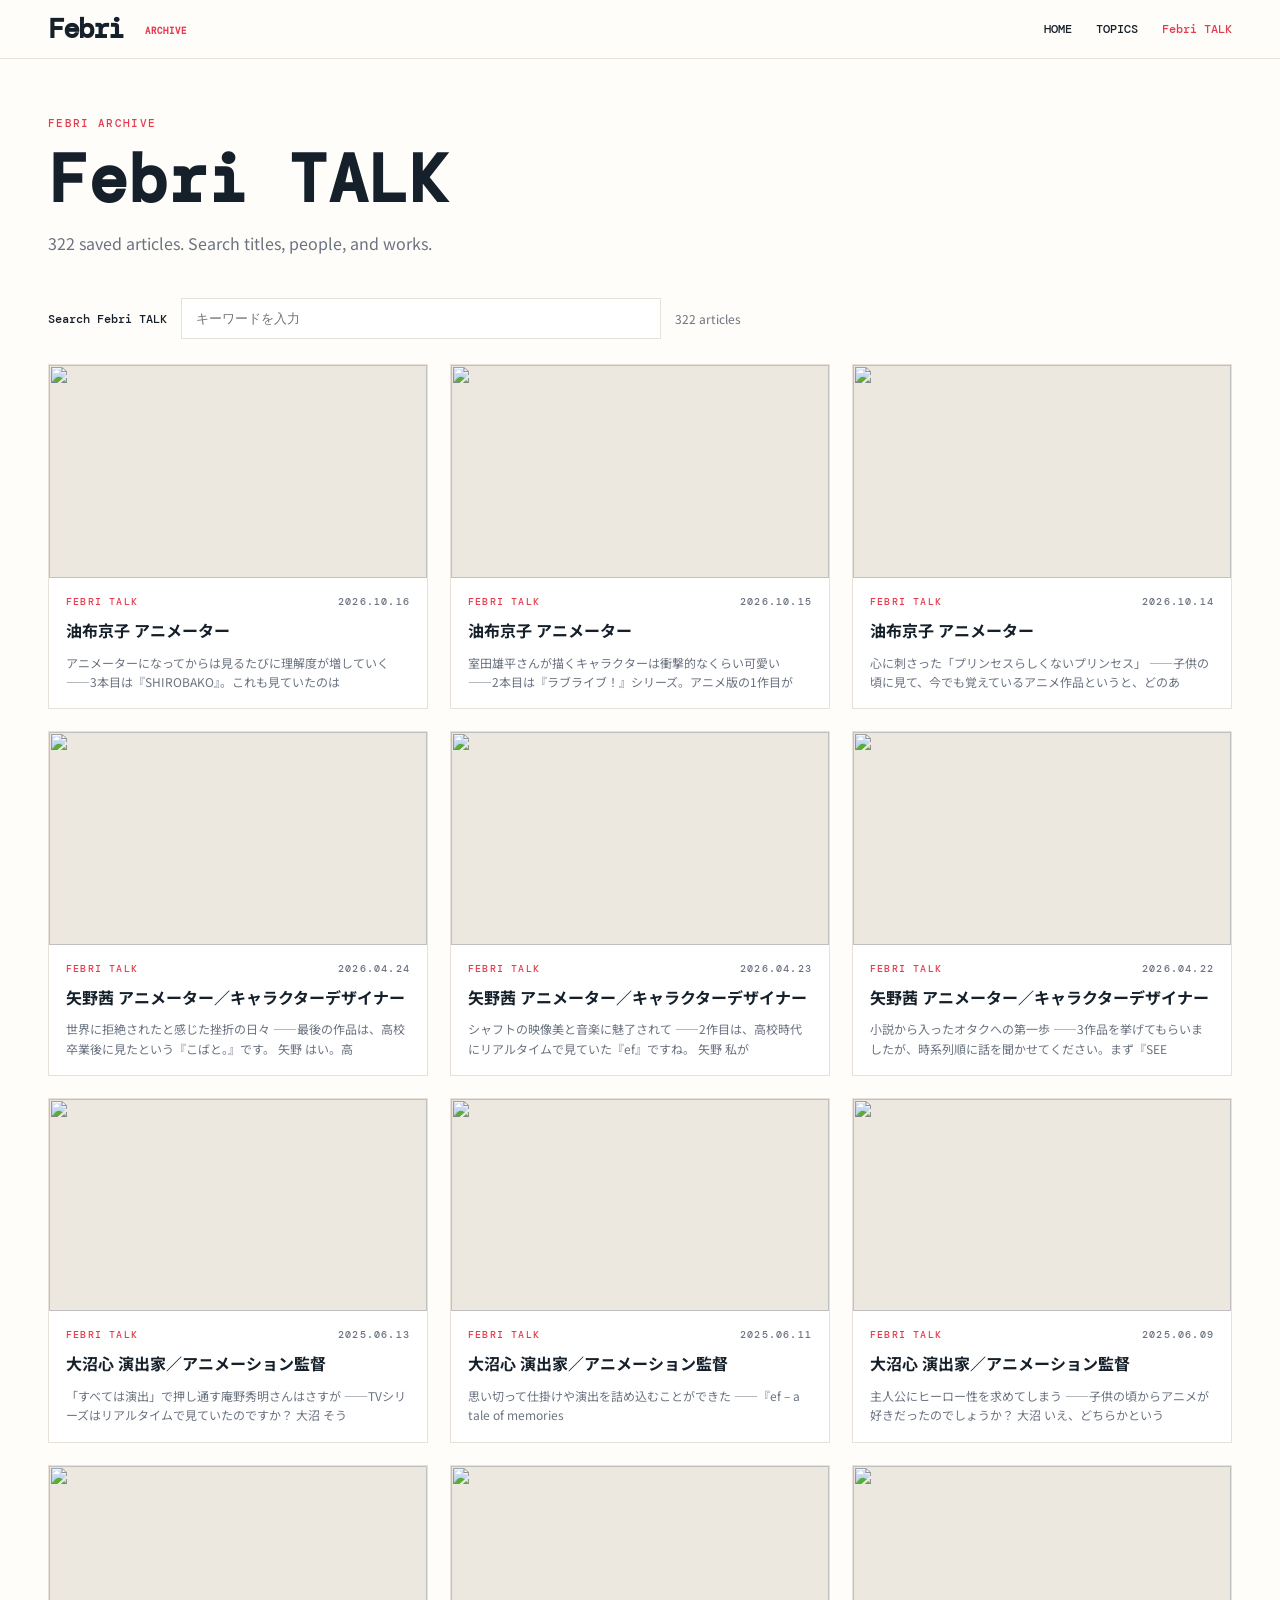
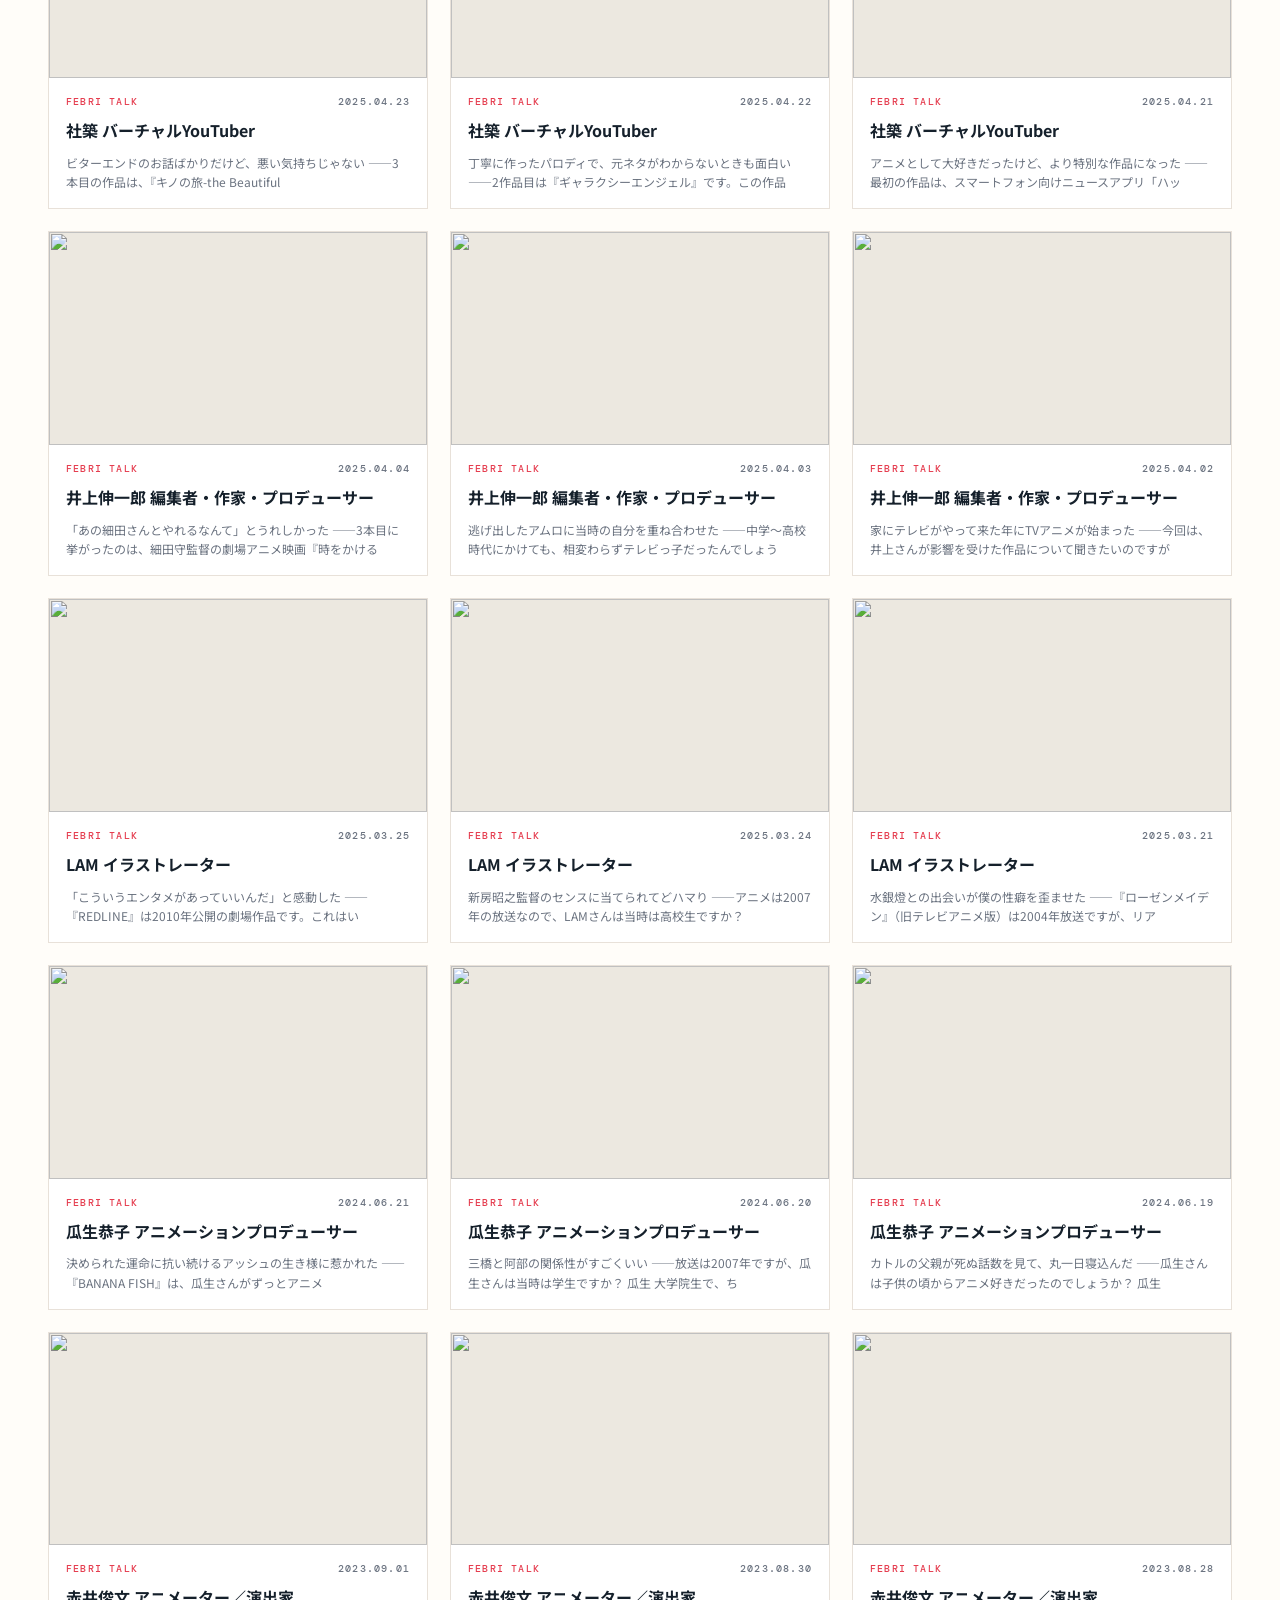
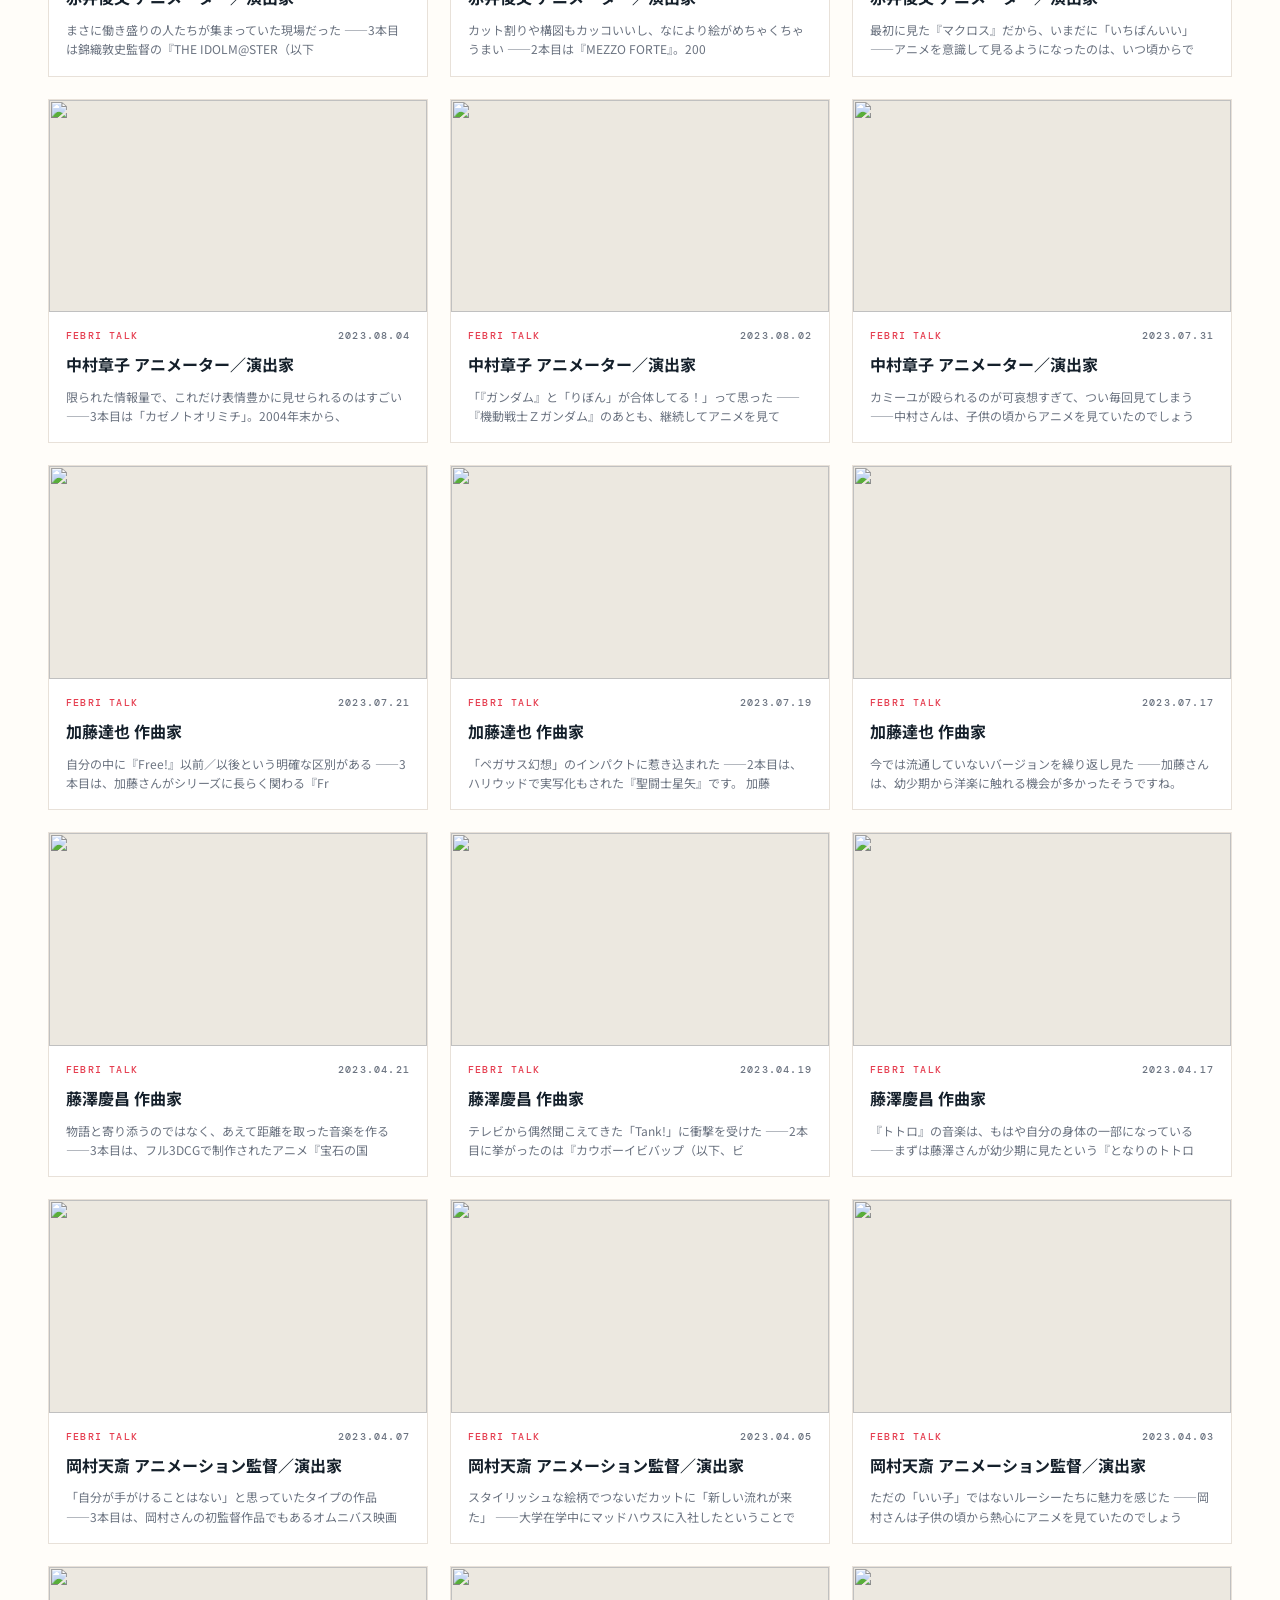
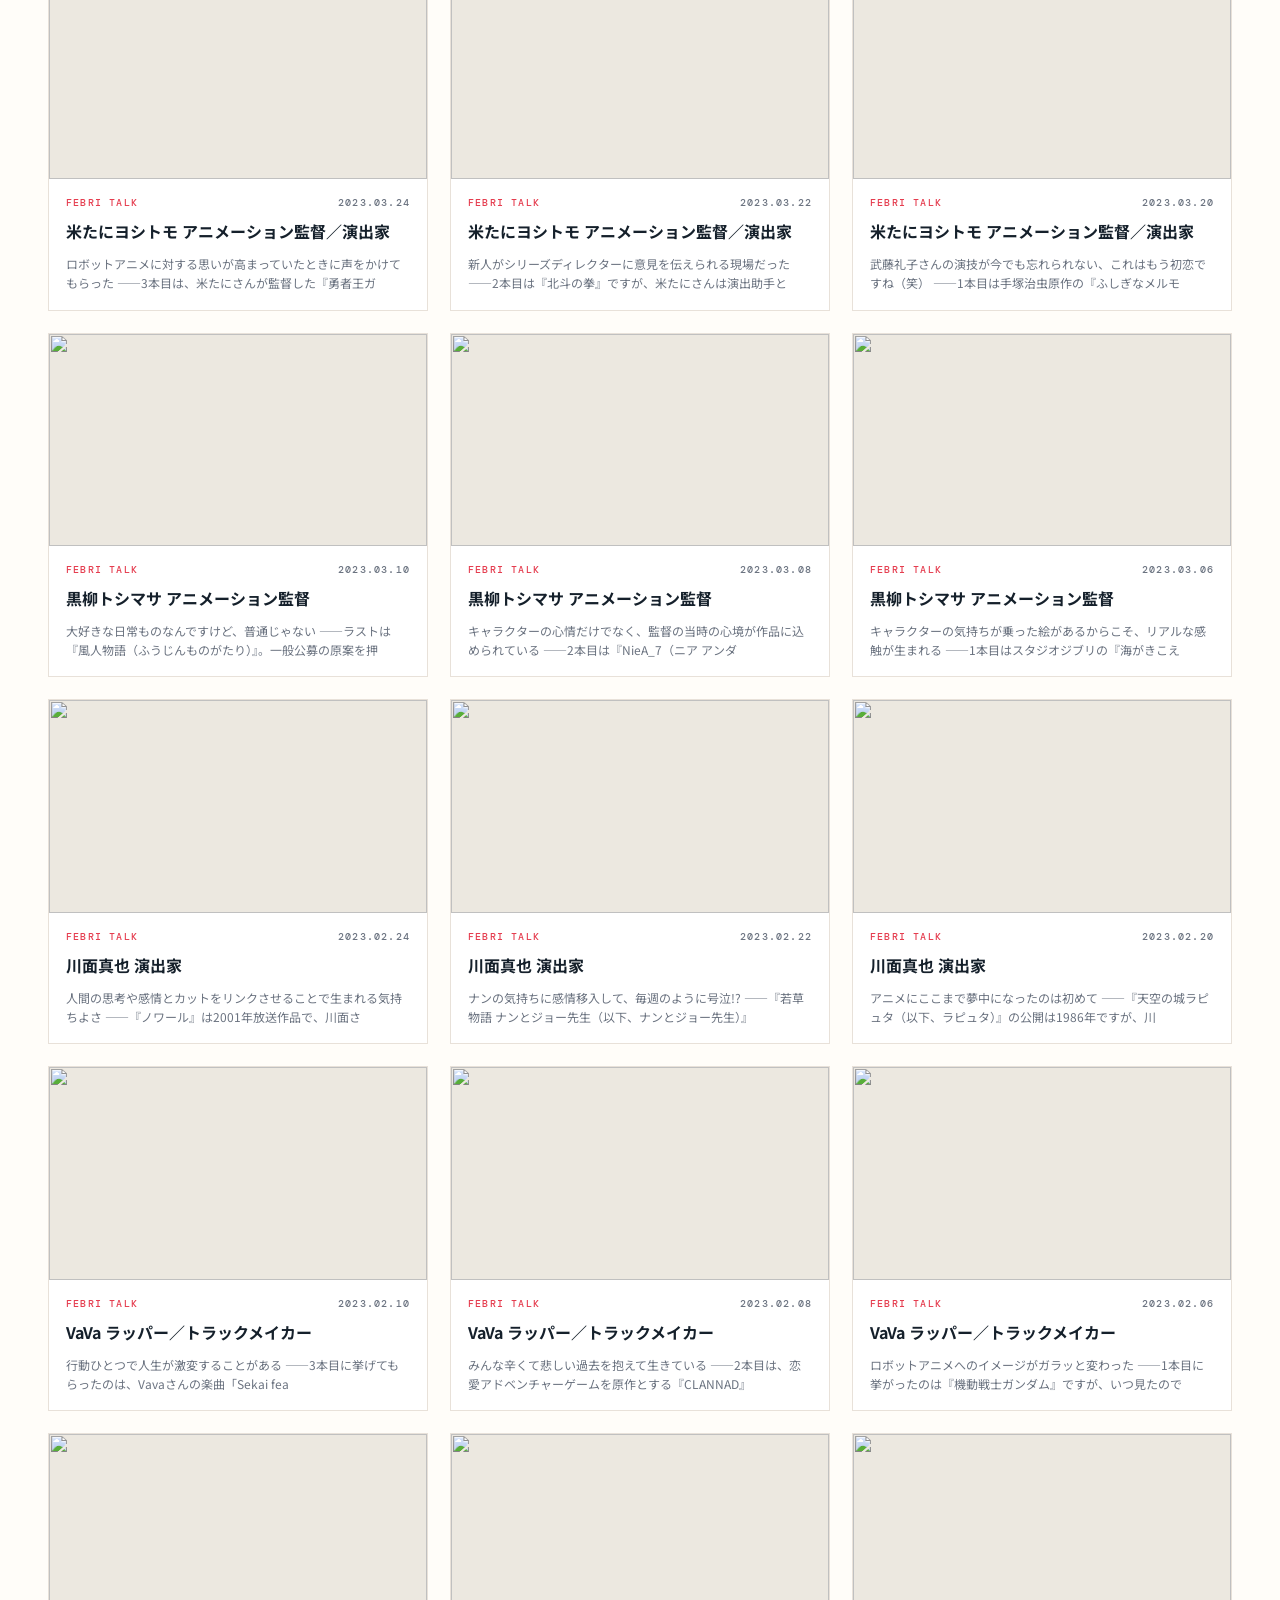
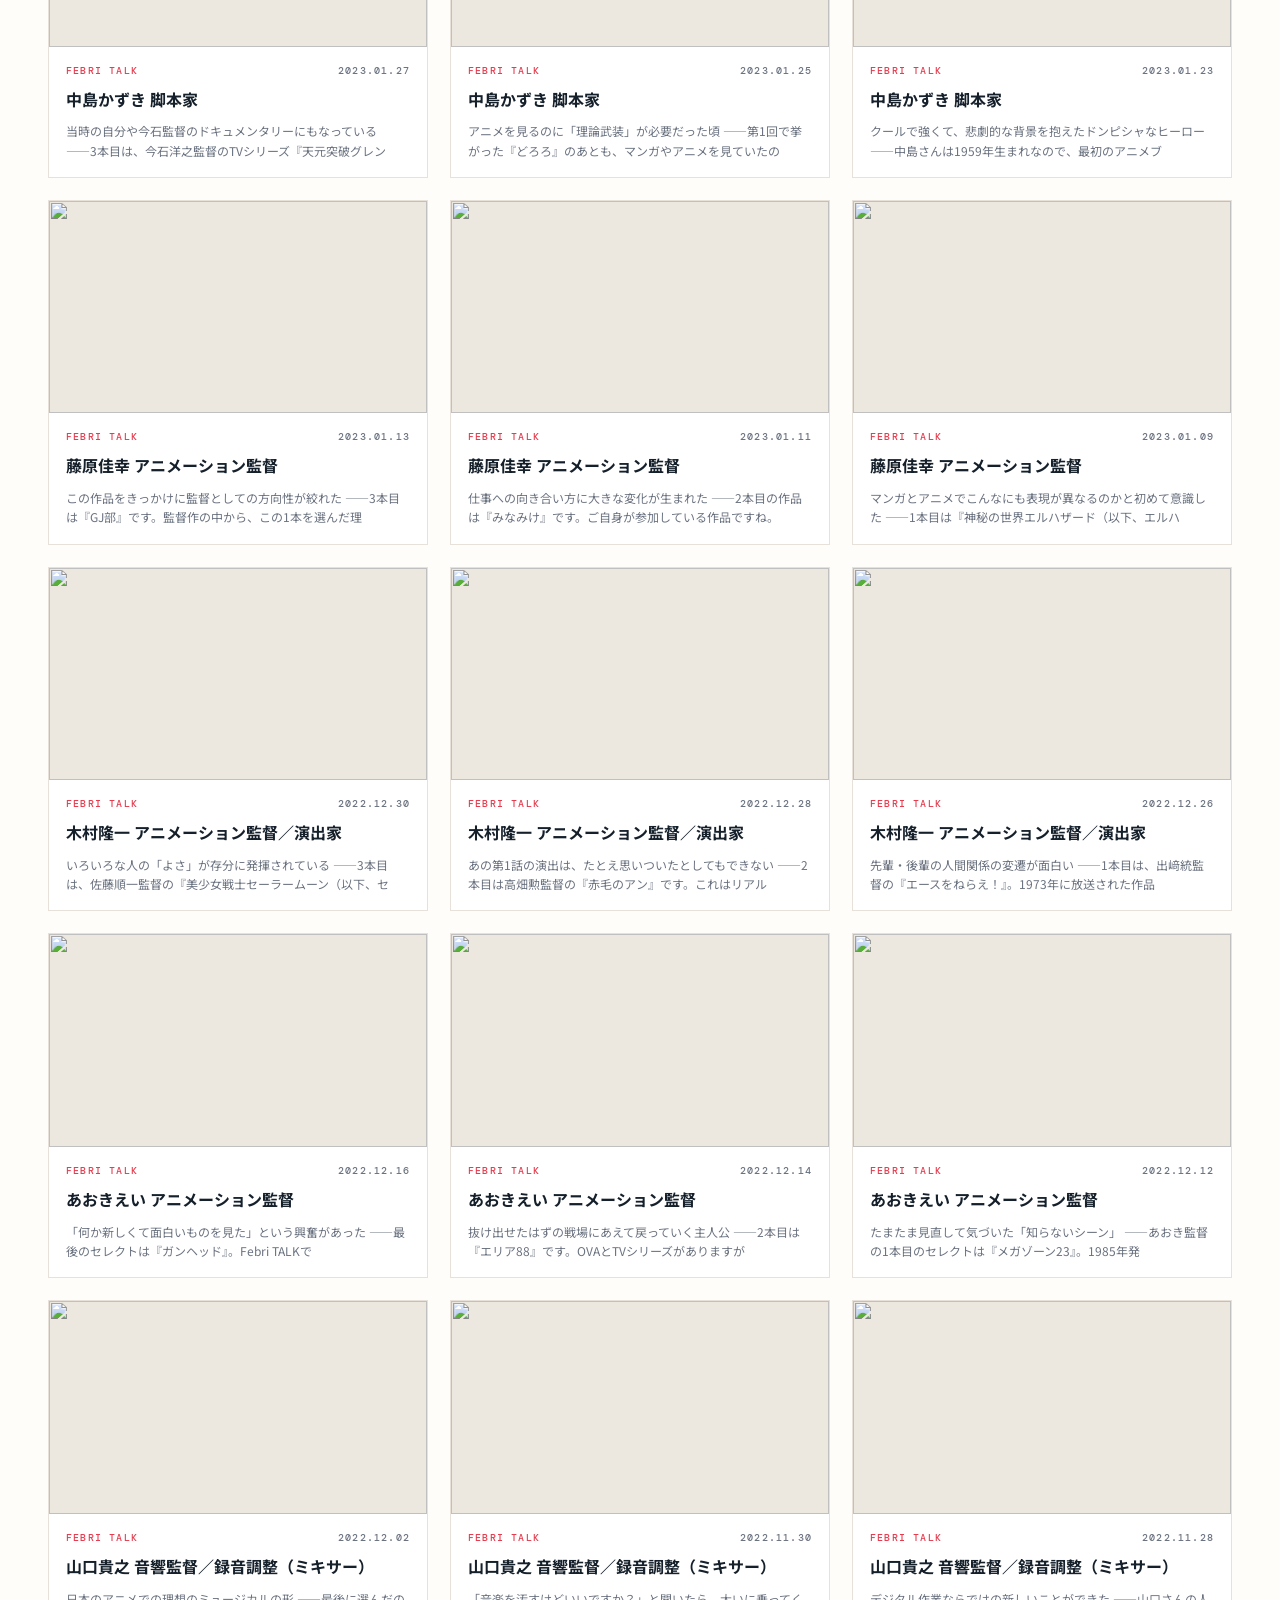
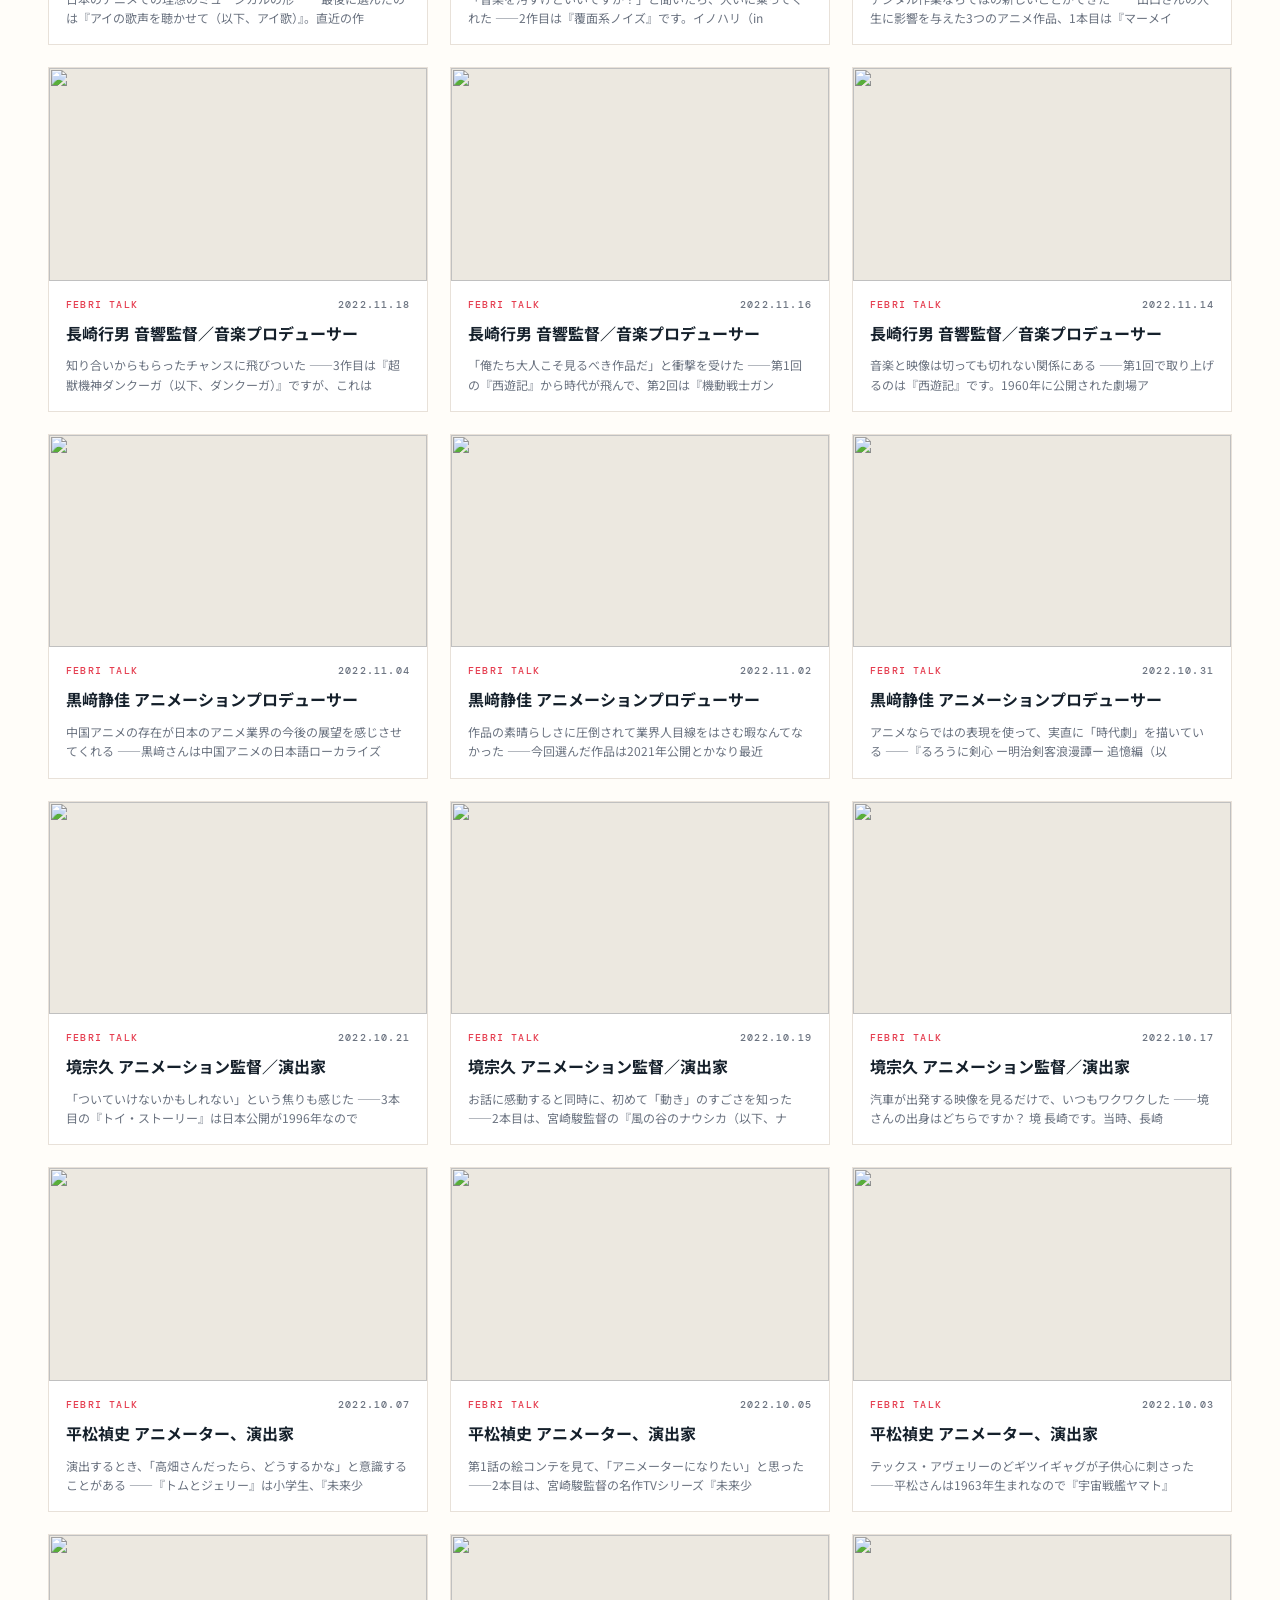
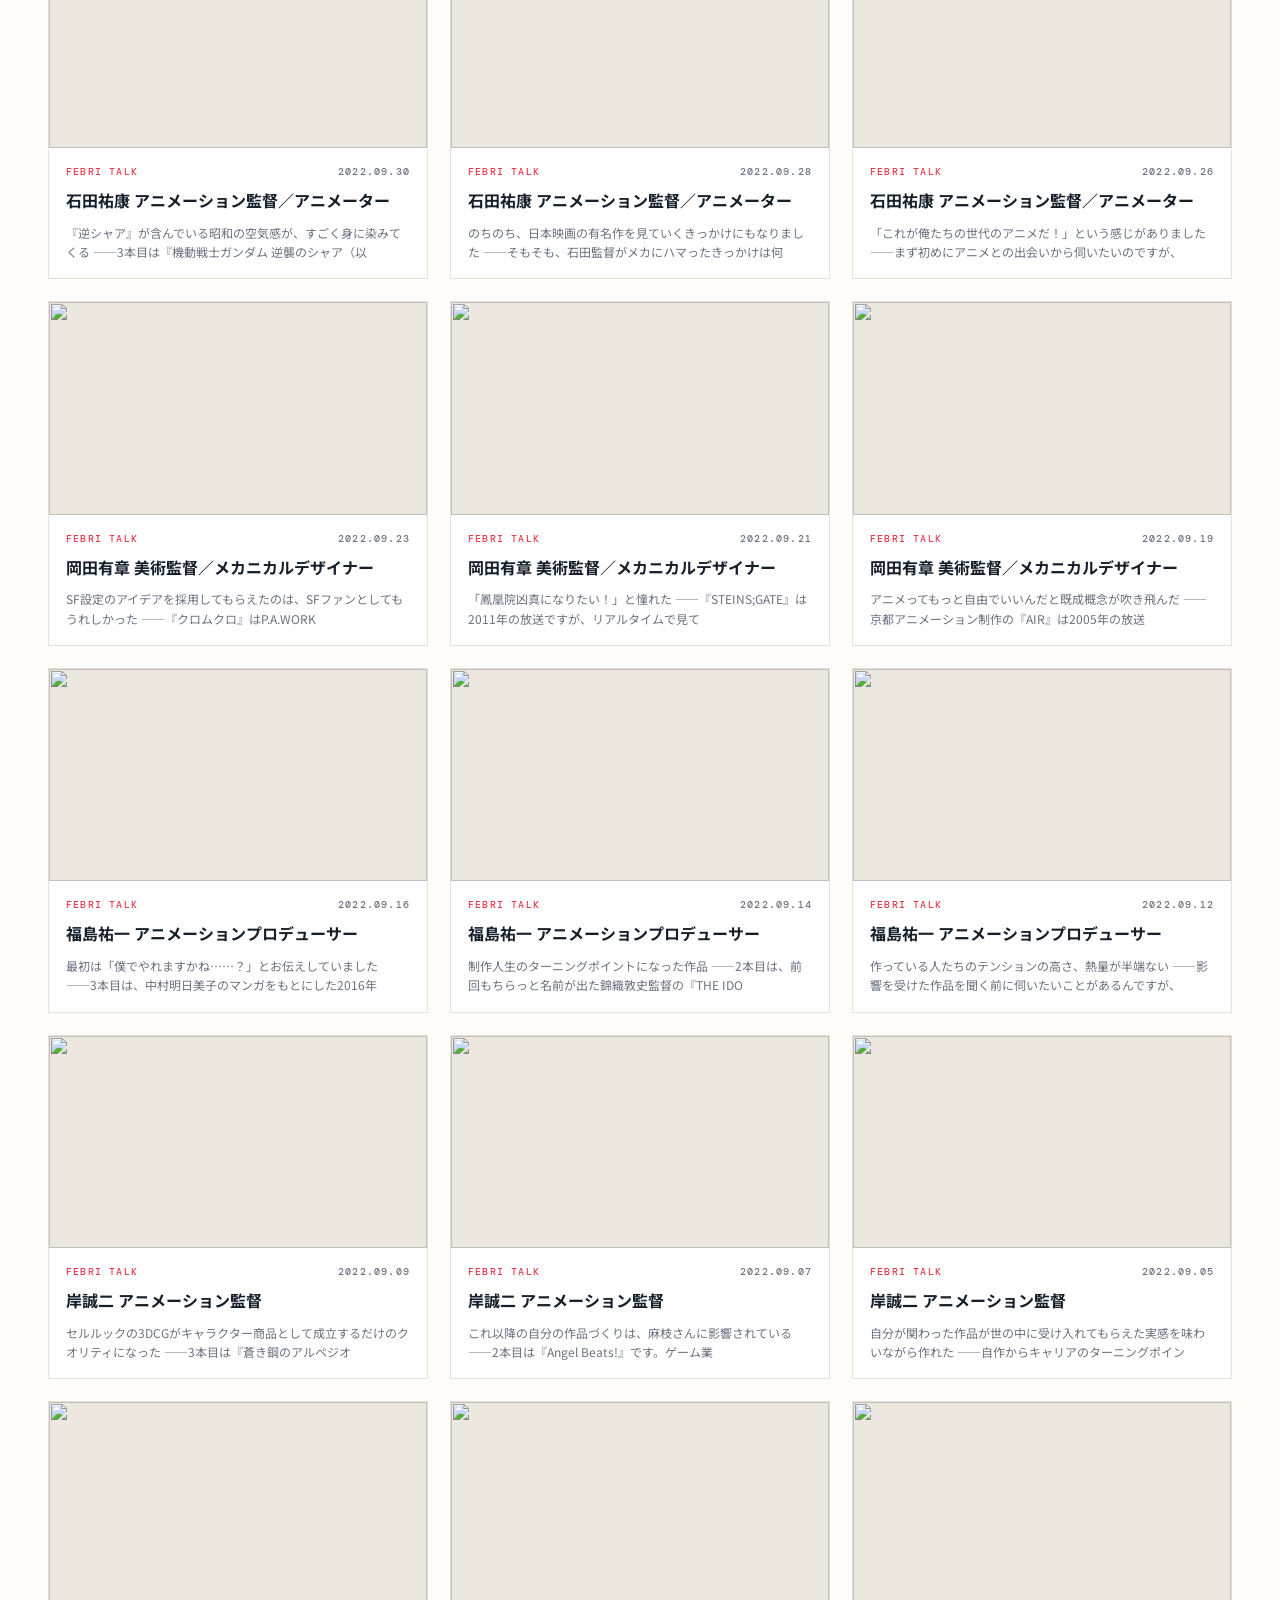
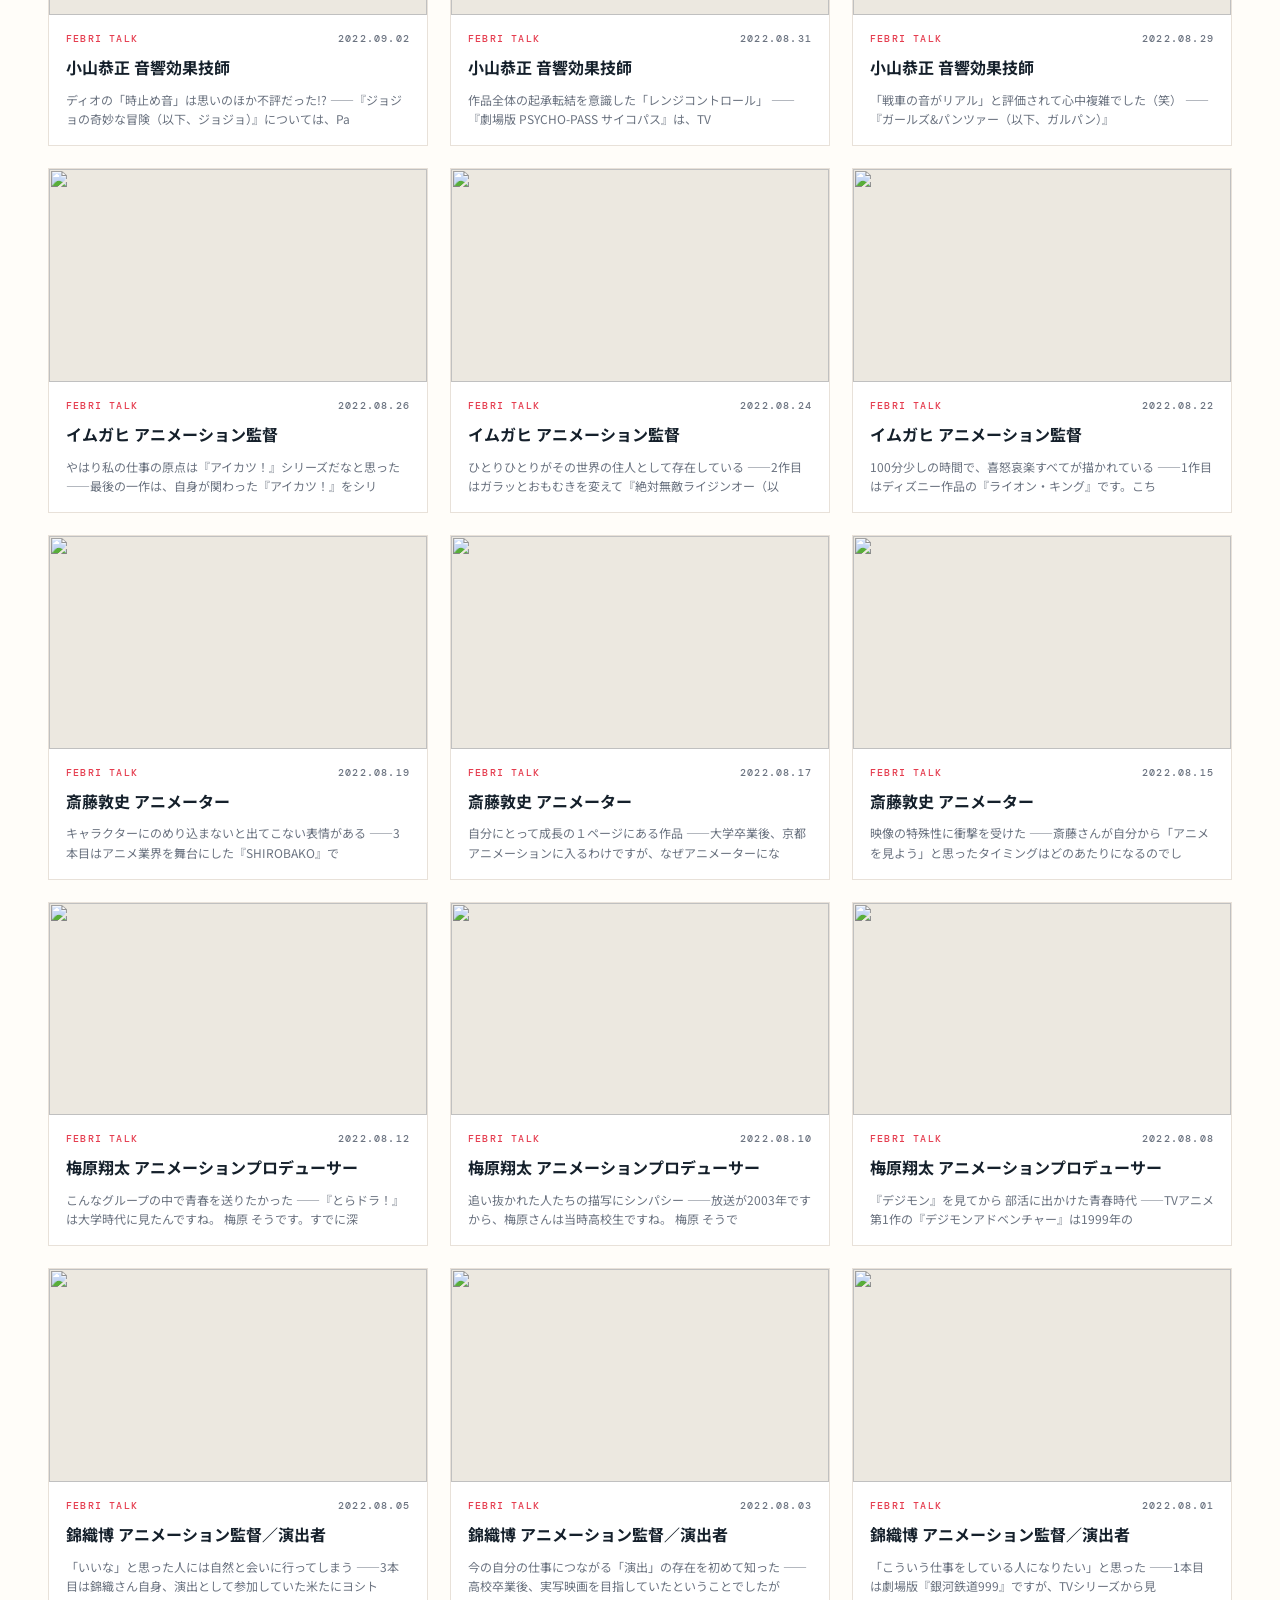
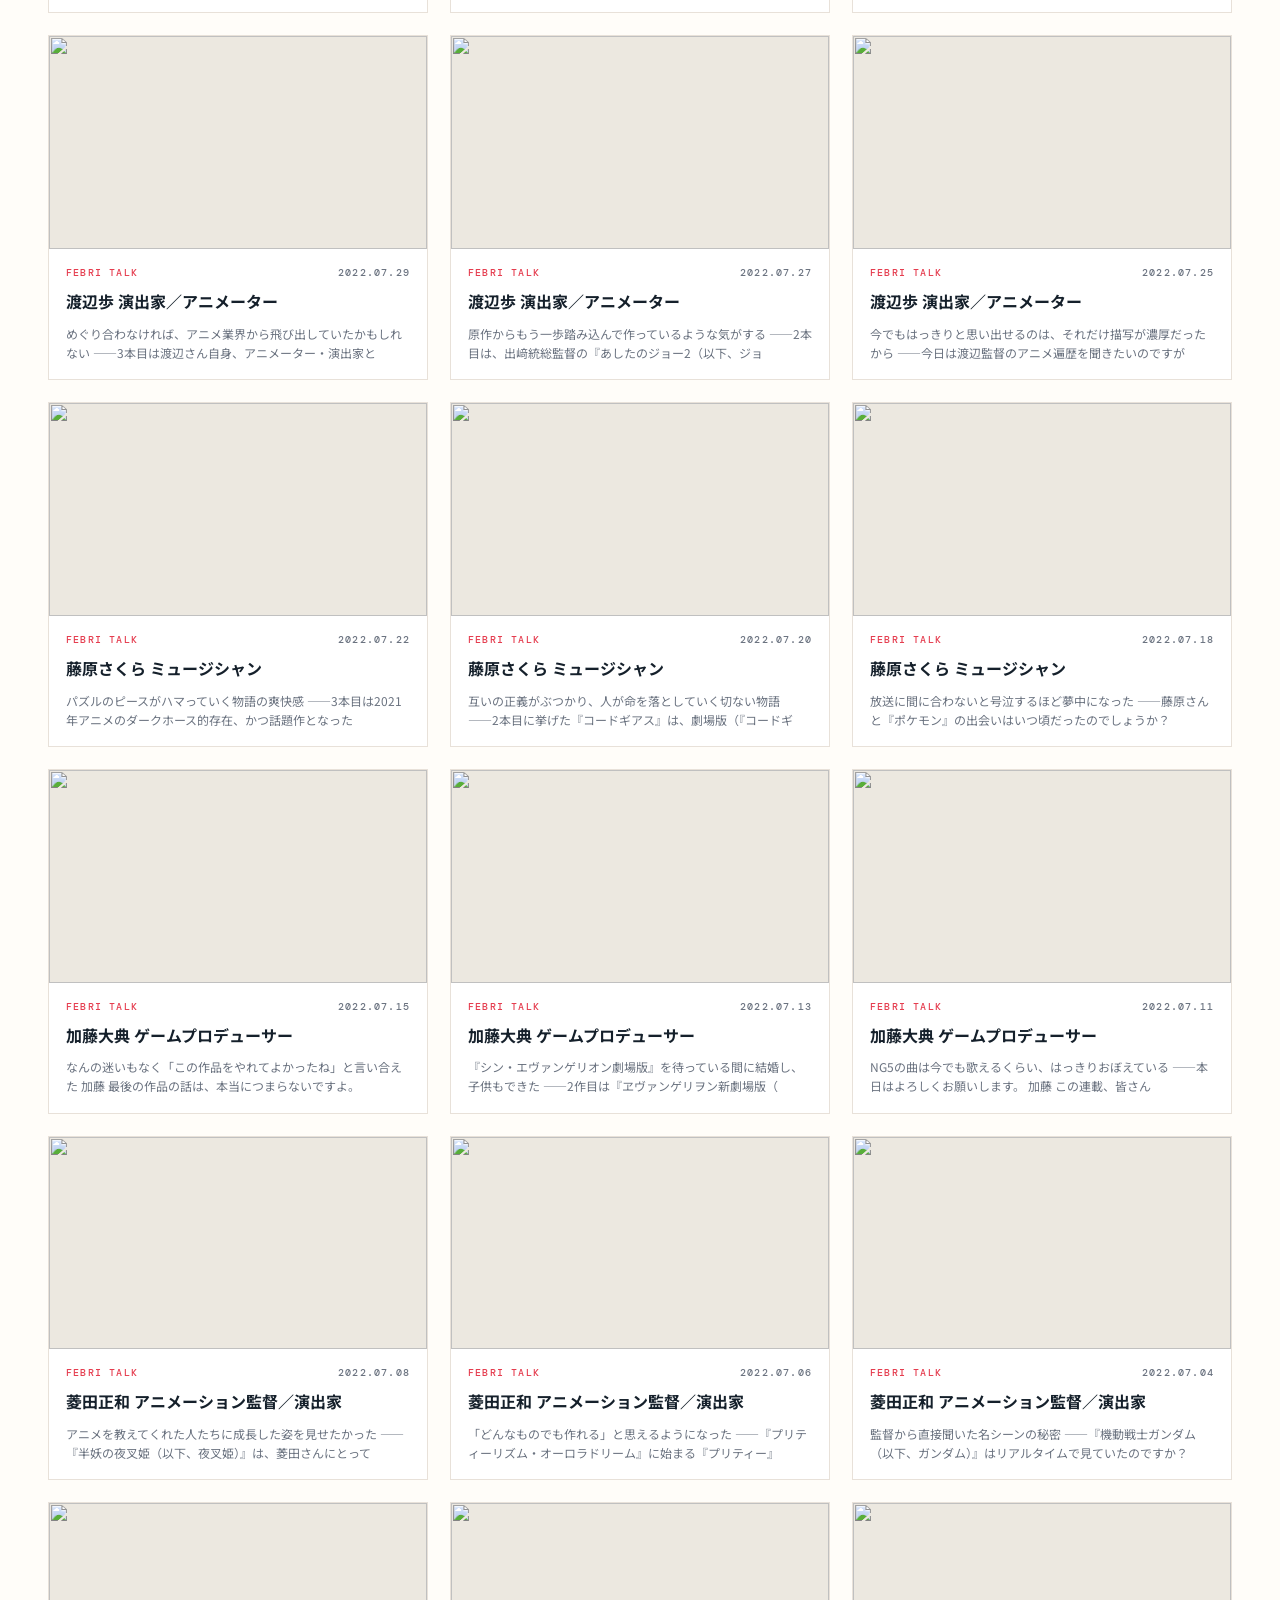
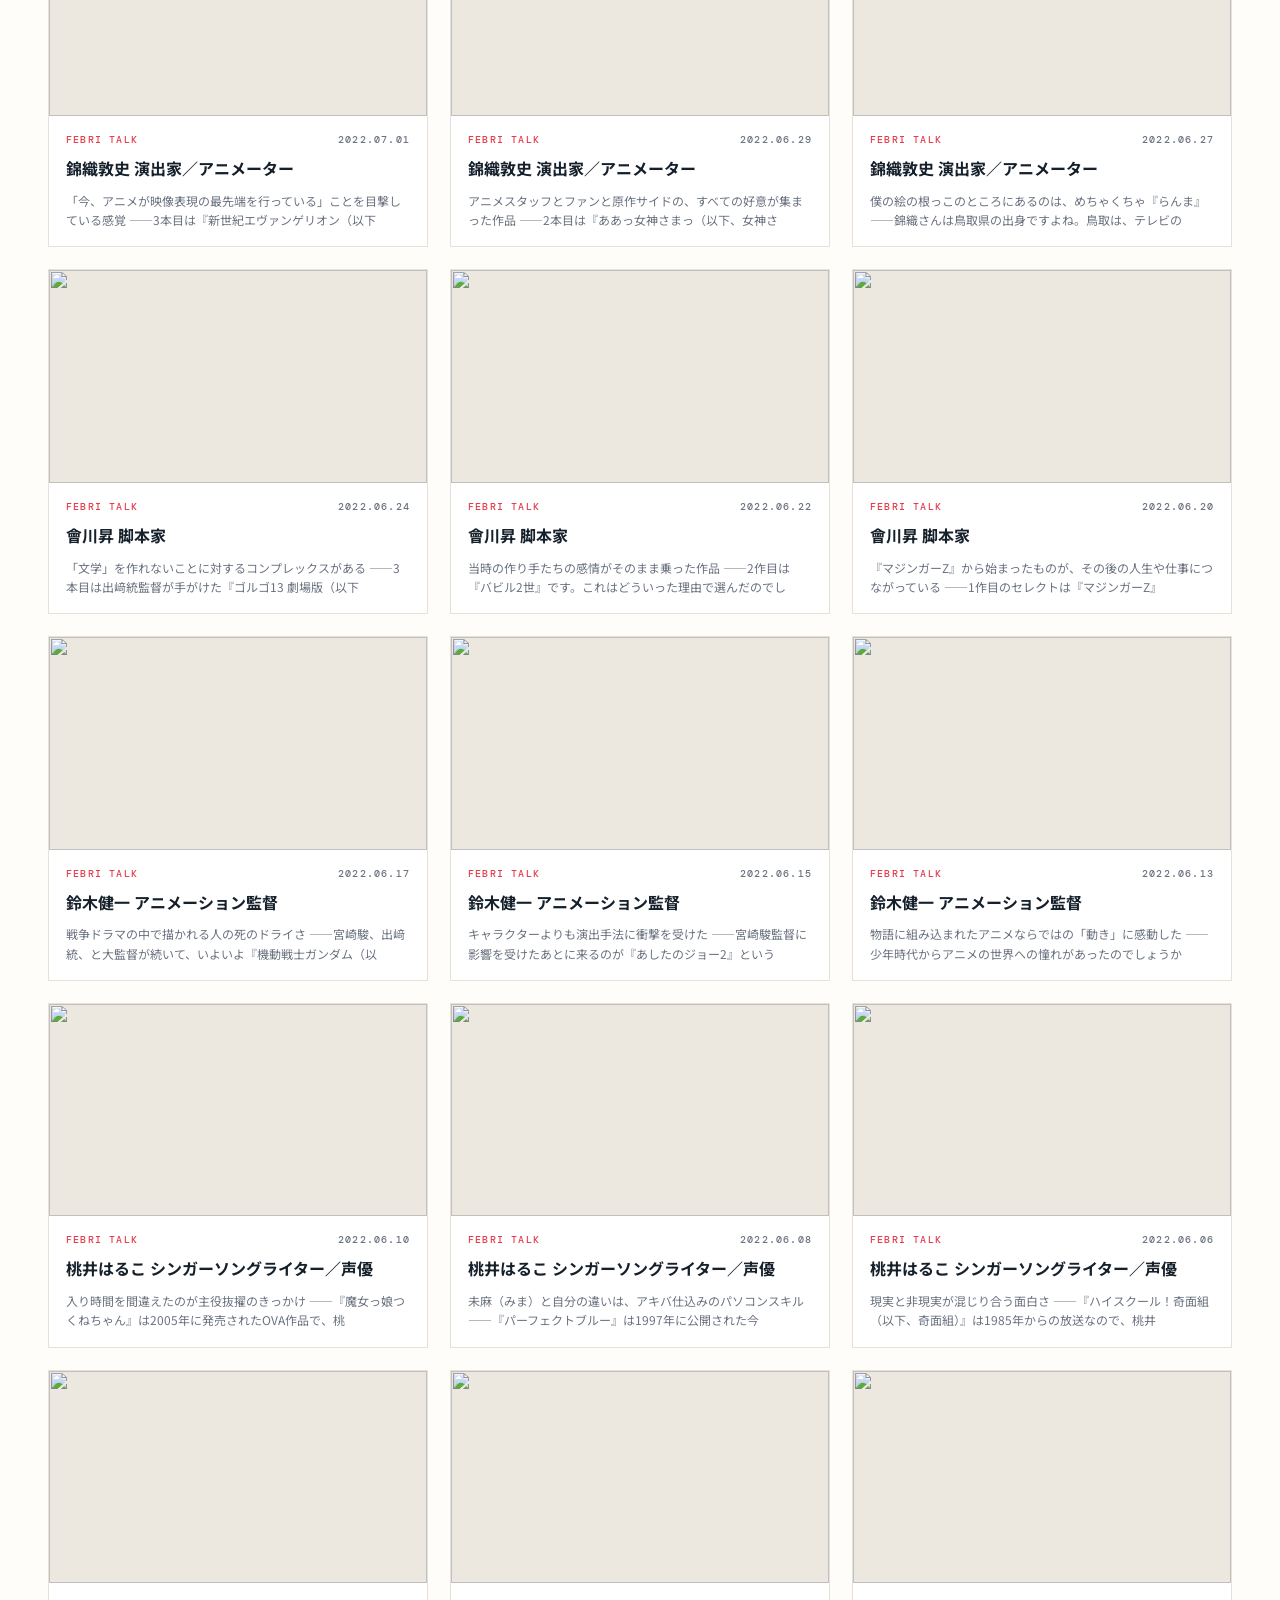
==== talk/index.html @ 8d97de4a "Initialize Website" ====
<!doctype html><html lang="ja"><head><meta charset="utf-8"><meta name="viewport" content="width=device-width,initial-scale=1"><title>Febri TALK | Febri Archive</title><link rel="stylesheet" href="/static/site.css"></head><body><header class="site-header"><div class="nav-wrap"><a href="/" class="brand">Febri <small>ARCHIVE</small></a><nav><a href="/" class="">HOME</a><a href="/topics/" class="">TOPICS</a><a href="/talk/" class="active">Febri TALK</a></nav></div></header><main class="listing"><section class="page-intro"><p class="eyebrow">FEBRI ARCHIVE</p><h1>Febri TALK</h1><p>322 saved articles. Search titles, people, and works.</p></section><div class="search-row"><label for="archive-search">Search Febri TALK</label><input id="archive-search" type="search" placeholder="キーワードを入力"><span id="result-count"></span></div><section class="card-grid"><article class="card" data-search="油布京子 アニメーター アニメーターになってからは見るたびに理解度が増していく ――3本目は『shirobako』。これも見ていたのは"><a href="/articles/talk/yufukyoko3/"><div class="thumb"><img src="/assets/talk/d746b6b550d896e172cfeee77522ff3242614eb90928e9e505bcc3be162726e4.jpg" alt="" loading="lazy"></div><div class="card-copy"><p class="eyebrow">Febri TALK<time>2026.10.16</time></p><h2>油布京子 アニメーター</h2><p>アニメーターになってからは見るたびに理解度が増していく ――3本目は『SHIROBAKO』。これも見ていたのは</p></div></a></article><article class="card" data-search="油布京子 アニメーター 室田雄平さんが描くキャラクターは衝撃的なくらい可愛い ――2本目は『ラブライブ！』シリーズ。アニメ版の1作目が"><a href="/articles/talk/yufukyoko2/"><div class="thumb"><img src="/assets/talk/d746b6b550d896e172cfeee77522ff3242614eb90928e9e505bcc3be162726e4.jpg" alt="" loading="lazy"></div><div class="card-copy"><p class="eyebrow">Febri TALK<time>2026.10.15</time></p><h2>油布京子 アニメーター</h2><p>室田雄平さんが描くキャラクターは衝撃的なくらい可愛い ――2本目は『ラブライブ！』シリーズ。アニメ版の1作目が</p></div></a></article><article class="card" data-search="油布京子 アニメーター 心に刺さった「プリンセスらしくないプリンセス」 ――子供の頃に見て、今でも覚えているアニメ作品というと、どのあ"><a href="/articles/talk/yufukyoko1/"><div class="thumb"><img src="/assets/talk/d746b6b550d896e172cfeee77522ff3242614eb90928e9e505bcc3be162726e4.jpg" alt="" loading="lazy"></div><div class="card-copy"><p class="eyebrow">Febri TALK<time>2026.10.14</time></p><h2>油布京子 アニメーター</h2><p>心に刺さった「プリンセスらしくないプリンセス」 ――子供の頃に見て、今でも覚えているアニメ作品というと、どのあ</p></div></a></article><article class="card" data-search="矢野茜 アニメーター／キャラクターデザイナー 世界に拒絶されたと感じた挫折の日々 ――最後の作品は、高校卒業後に見たという『こばと。』です。 矢野 はい。高"><a href="/articles/talk/yanoakane3/"><div class="thumb"><img src="/assets/talk/e1306a1f409aa0140eb503fcaf49935dc661967c5d188a024fc0338cf24ad2ea.jpg" alt="" loading="lazy"></div><div class="card-copy"><p class="eyebrow">Febri TALK<time>2026.04.24</time></p><h2>矢野茜 アニメーター／キャラクターデザイナー</h2><p>世界に拒絶されたと感じた挫折の日々 ――最後の作品は、高校卒業後に見たという『こばと。』です。 矢野 はい。高</p></div></a></article><article class="card" data-search="矢野茜 アニメーター／キャラクターデザイナー シャフトの映像美と音楽に魅了されて ――2作目は、高校時代にリアルタイムで見ていた『ef』ですね。 矢野 私が"><a href="/articles/talk/yanoakane2/"><div class="thumb"><img src="/assets/talk/164f6d287a7b923ff3fc7ffb3b7d66a1890b0933e69ef73025d162173cb02f6a.jpg" alt="" loading="lazy"></div><div class="card-copy"><p class="eyebrow">Febri TALK<time>2026.04.23</time></p><h2>矢野茜 アニメーター／キャラクターデザイナー</h2><p>シャフトの映像美と音楽に魅了されて ――2作目は、高校時代にリアルタイムで見ていた『ef』ですね。 矢野 私が</p></div></a></article><article class="card" data-search="矢野茜 アニメーター／キャラクターデザイナー 小説から入ったオタクへの第一歩 ――3作品を挙げてもらいましたが、時系列順に話を聞かせてください。まず『see"><a href="/articles/talk/yanoakane1/"><div class="thumb"><img src="/assets/talk/f2b40adf04656d05dd43c2fee3f239eabb5d69643370292ae636acbde6ab9f09.jpg" alt="" loading="lazy"></div><div class="card-copy"><p class="eyebrow">Febri TALK<time>2026.04.22</time></p><h2>矢野茜 アニメーター／キャラクターデザイナー</h2><p>小説から入ったオタクへの第一歩 ――3作品を挙げてもらいましたが、時系列順に話を聞かせてください。まず『SEE</p></div></a></article><article class="card" data-search="大沼心 演出家／アニメーション監督 「すべては演出」で押し通す庵野秀明さんはさすが ――tvシリーズはリアルタイムで見ていたのですか？ 大沼 そう"><a href="/articles/talk/oonuma_shin_03/"><div class="thumb"><img src="/assets/talk/c284fe52933a35a22e0322795634d53946e57fe17eec7090cabd2c9903ce90a1.jpg" alt="" loading="lazy"></div><div class="card-copy"><p class="eyebrow">Febri TALK<time>2025.06.13</time></p><h2>大沼心 演出家／アニメーション監督</h2><p>「すべては演出」で押し通す庵野秀明さんはさすが ――TVシリーズはリアルタイムで見ていたのですか？ 大沼 そう</p></div></a></article><article class="card" data-search="大沼心 演出家／アニメーション監督 思い切って仕掛けや演出を詰め込むことができた ――『ef – a tale of memories"><a href="/articles/talk/oonuma_shin_02/"><div class="thumb"><img src="/assets/talk/c284fe52933a35a22e0322795634d53946e57fe17eec7090cabd2c9903ce90a1.jpg" alt="" loading="lazy"></div><div class="card-copy"><p class="eyebrow">Febri TALK<time>2025.06.11</time></p><h2>大沼心 演出家／アニメーション監督</h2><p>思い切って仕掛けや演出を詰め込むことができた ――『ef – a tale of memories</p></div></a></article><article class="card" data-search="大沼心 演出家／アニメーション監督 主人公にヒーロー性を求めてしまう ――子供の頃からアニメが好きだったのでしょうか？ 大沼 いえ、どちらかという"><a href="/articles/talk/oonuma_shin_01/"><div class="thumb"><img src="/assets/talk/c284fe52933a35a22e0322795634d53946e57fe17eec7090cabd2c9903ce90a1.jpg" alt="" loading="lazy"></div><div class="card-copy"><p class="eyebrow">Febri TALK<time>2025.06.09</time></p><h2>大沼心 演出家／アニメーション監督</h2><p>主人公にヒーロー性を求めてしまう ――子供の頃からアニメが好きだったのでしょうか？ 大沼 いえ、どちらかという</p></div></a></article><article class="card" data-search="社築 バーチャルyoutuber ビターエンドのお話ばかりだけど、悪い気持ちじゃない ――3本目の作品は、『キノの旅-the beautiful"><a href="/articles/talk/yashirokizuku3/"><div class="thumb"><img src="/assets/talk/ea282d7d95548b093fec1d6bc53b99de79fd66bc0d83b5203e549d7a96270a45.jpg" alt="" loading="lazy"></div><div class="card-copy"><p class="eyebrow">Febri TALK<time>2025.04.23</time></p><h2>社築 バーチャルYouTuber</h2><p>ビターエンドのお話ばかりだけど、悪い気持ちじゃない ――3本目の作品は、『キノの旅-the Beautiful</p></div></a></article><article class="card" data-search="社築 バーチャルyoutuber 丁寧に作ったパロディで、元ネタがわからないときも面白い ――2作品目は『ギャラクシーエンジェル』です。この作品"><a href="/articles/talk/yashirokizuku2/"><div class="thumb"><img src="/assets/talk/ea282d7d95548b093fec1d6bc53b99de79fd66bc0d83b5203e549d7a96270a45.jpg" alt="" loading="lazy"></div><div class="card-copy"><p class="eyebrow">Febri TALK<time>2025.04.22</time></p><h2>社築 バーチャルYouTuber</h2><p>丁寧に作ったパロディで、元ネタがわからないときも面白い ――2作品目は『ギャラクシーエンジェル』です。この作品</p></div></a></article><article class="card" data-search="社築 バーチャルyoutuber アニメとして大好きだったけど、より特別な作品になった ――最初の作品は、スマートフォン向けニュースアプリ「ハッ"><a href="/articles/talk/yashirokizuku1/"><div class="thumb"><img src="/assets/talk/ea282d7d95548b093fec1d6bc53b99de79fd66bc0d83b5203e549d7a96270a45.jpg" alt="" loading="lazy"></div><div class="card-copy"><p class="eyebrow">Febri TALK<time>2025.04.21</time></p><h2>社築 バーチャルYouTuber</h2><p>アニメとして大好きだったけど、より特別な作品になった ――最初の作品は、スマートフォン向けニュースアプリ「ハッ</p></div></a></article><article class="card" data-search="井上伸一郎 編集者・作家・プロデューサー 「あの細田さんとやれるなんて」とうれしかった ――3本目に挙がったのは、細田守監督の劇場アニメ映画『時をかける"><a href="/articles/talk/inoue_shinichiro_3/"><div class="thumb"><img src="/assets/talk/5c5b6696ba1e2b29e53a862abfa54a02ae13445d6017071ff5c240cb9f5967ef.jpg" alt="" loading="lazy"></div><div class="card-copy"><p class="eyebrow">Febri TALK<time>2025.04.04</time></p><h2>井上伸一郎 編集者・作家・プロデューサー</h2><p>「あの細田さんとやれるなんて」とうれしかった ――3本目に挙がったのは、細田守監督の劇場アニメ映画『時をかける</p></div></a></article><article class="card" data-search="井上伸一郎 編集者・作家・プロデューサー 逃げ出したアムロに当時の自分を重ね合わせた ――中学～高校時代にかけても、相変わらずテレビっ子だったんでしょう"><a href="/articles/talk/inoue_shinichiro_2/"><div class="thumb"><img src="/assets/talk/e936c096754213625637a3521eda337e797cc9bdb84e166a759097d483eae229.jpg" alt="" loading="lazy"></div><div class="card-copy"><p class="eyebrow">Febri TALK<time>2025.04.03</time></p><h2>井上伸一郎 編集者・作家・プロデューサー</h2><p>逃げ出したアムロに当時の自分を重ね合わせた ――中学～高校時代にかけても、相変わらずテレビっ子だったんでしょう</p></div></a></article><article class="card" data-search="井上伸一郎 編集者・作家・プロデューサー 家にテレビがやって来た年にtvアニメが始まった ――今回は、井上さんが影響を受けた作品について聞きたいのですが"><a href="/articles/talk/inoue_shinichiro_1/"><div class="thumb"><img src="/assets/talk/29a1def687b857248ef0934151d9fa2a4a9ace2af3bcaf4ca88be60bd7140cdf.jpg" alt="" loading="lazy"></div><div class="card-copy"><p class="eyebrow">Febri TALK<time>2025.04.02</time></p><h2>井上伸一郎 編集者・作家・プロデューサー</h2><p>家にテレビがやって来た年にTVアニメが始まった ――今回は、井上さんが影響を受けた作品について聞きたいのですが</p></div></a></article><article class="card" data-search="lam イラストレーター 「こういうエンタメがあっていいんだ」と感動した ――『redline』は2010年公開の劇場作品です。これはい"><a href="/articles/talk/lam3/"><div class="thumb"><img src="/assets/talk/3e61d32246ea02bd29f56c488dc1b0472a81998e6b4bb6fd99a3cdc9ecf7d2c0.jpg" alt="" loading="lazy"></div><div class="card-copy"><p class="eyebrow">Febri TALK<time>2025.03.25</time></p><h2>LAM イラストレーター</h2><p>「こういうエンタメがあっていいんだ」と感動した ――『REDLINE』は2010年公開の劇場作品です。これはい</p></div></a></article><article class="card" data-search="lam イラストレーター 新房昭之監督のセンスに当てられてどハマり ――アニメは2007年の放送なので、lamさんは当時は高校生ですか？"><a href="/articles/talk/lam2/"><div class="thumb"><img src="/assets/talk/3e61d32246ea02bd29f56c488dc1b0472a81998e6b4bb6fd99a3cdc9ecf7d2c0.jpg" alt="" loading="lazy"></div><div class="card-copy"><p class="eyebrow">Febri TALK<time>2025.03.24</time></p><h2>LAM イラストレーター</h2><p>新房昭之監督のセンスに当てられてどハマり ――アニメは2007年の放送なので、LAMさんは当時は高校生ですか？</p></div></a></article><article class="card" data-search="lam イラストレーター 水銀燈との出会いが僕の性癖を歪ませた ――『ローゼンメイデン』（旧テレビアニメ版）は2004年放送ですが、リア"><a href="/articles/talk/lam1/"><div class="thumb"><img src="/assets/talk/3e61d32246ea02bd29f56c488dc1b0472a81998e6b4bb6fd99a3cdc9ecf7d2c0.jpg" alt="" loading="lazy"></div><div class="card-copy"><p class="eyebrow">Febri TALK<time>2025.03.21</time></p><h2>LAM イラストレーター</h2><p>水銀燈との出会いが僕の性癖を歪ませた ――『ローゼンメイデン』（旧テレビアニメ版）は2004年放送ですが、リア</p></div></a></article><article class="card" data-search="瓜生恭子 アニメーションプロデューサー 決められた運命に抗い続けるアッシュの生き様に惹かれた ――『banana fish』は、瓜生さんがずっとアニメ"><a href="/articles/talk/uryu_kyoko_03/"><div class="thumb"><img src="/assets/talk/34ffa6eb1798d3a050798d30c62d630fd93d87898b8283ea30d6a0da8a1a18dc.jpg" alt="" loading="lazy"></div><div class="card-copy"><p class="eyebrow">Febri TALK<time>2024.06.21</time></p><h2>瓜生恭子 アニメーションプロデューサー</h2><p>決められた運命に抗い続けるアッシュの生き様に惹かれた ――『BANANA FISH』は、瓜生さんがずっとアニメ</p></div></a></article><article class="card" data-search="瓜生恭子 アニメーションプロデューサー 三橋と阿部の関係性がすごくいい ――放送は2007年ですが、瓜生さんは当時は学生ですか？ 瓜生 大学院生で、ち"><a href="/articles/talk/uryu_kyoko_02/"><div class="thumb"><img src="/assets/talk/34ffa6eb1798d3a050798d30c62d630fd93d87898b8283ea30d6a0da8a1a18dc.jpg" alt="" loading="lazy"></div><div class="card-copy"><p class="eyebrow">Febri TALK<time>2024.06.20</time></p><h2>瓜生恭子 アニメーションプロデューサー</h2><p>三橋と阿部の関係性がすごくいい ――放送は2007年ですが、瓜生さんは当時は学生ですか？ 瓜生 大学院生で、ち</p></div></a></article><article class="card" data-search="瓜生恭子 アニメーションプロデューサー カトルの父親が死ぬ話数を見て、丸一日寝込んだ ――瓜生さんは子供の頃からアニメ好きだったのでしょうか？ 瓜生"><a href="/articles/talk/uryu_kyoko_01/"><div class="thumb"><img src="/assets/talk/34ffa6eb1798d3a050798d30c62d630fd93d87898b8283ea30d6a0da8a1a18dc.jpg" alt="" loading="lazy"></div><div class="card-copy"><p class="eyebrow">Febri TALK<time>2024.06.19</time></p><h2>瓜生恭子 アニメーションプロデューサー</h2><p>カトルの父親が死ぬ話数を見て、丸一日寝込んだ ――瓜生さんは子供の頃からアニメ好きだったのでしょうか？ 瓜生</p></div></a></article><article class="card" data-search="赤井俊文 アニメーター／演出家 まさに働き盛りの人たちが集まっていた現場だった ――3本目は錦織敦史監督の『the idolm@ster（以下"><a href="/articles/talk/akai_toshihumi_03/"><div class="thumb"><img src="/assets/talk/165021841b159f8afa135bbd1e439026dd524a4b2252d38e3714a5c8895907c1.jpg" alt="" loading="lazy"></div><div class="card-copy"><p class="eyebrow">Febri TALK<time>2023.09.01</time></p><h2>赤井俊文 アニメーター／演出家</h2><p>まさに働き盛りの人たちが集まっていた現場だった ――3本目は錦織敦史監督の『THE IDOLM@STER（以下</p></div></a></article><article class="card" data-search="赤井俊文 アニメーター／演出家 カット割りや構図もカッコいいし、なにより絵がめちゃくちゃうまい ――2本目は『mezzo forte』。200"><a href="/articles/talk/akai_toshihumi_02/"><div class="thumb"><img src="/assets/talk/165021841b159f8afa135bbd1e439026dd524a4b2252d38e3714a5c8895907c1.jpg" alt="" loading="lazy"></div><div class="card-copy"><p class="eyebrow">Febri TALK<time>2023.08.30</time></p><h2>赤井俊文 アニメーター／演出家</h2><p>カット割りや構図もカッコいいし、なにより絵がめちゃくちゃうまい ――2本目は『MEZZO FORTE』。200</p></div></a></article><article class="card" data-search="赤井俊文 アニメーター／演出家 最初に見た『マクロス』だから、いまだに「いちばんいい」 ――アニメを意識して見るようになったのは、いつ頃からで"><a href="/articles/talk/akai_toshifumi_01/"><div class="thumb"><img src="/assets/talk/165021841b159f8afa135bbd1e439026dd524a4b2252d38e3714a5c8895907c1.jpg" alt="" loading="lazy"></div><div class="card-copy"><p class="eyebrow">Febri TALK<time>2023.08.28</time></p><h2>赤井俊文 アニメーター／演出家</h2><p>最初に見た『マクロス』だから、いまだに「いちばんいい」 ――アニメを意識して見るようになったのは、いつ頃からで</p></div></a></article><article class="card" data-search="中村章子 アニメーター／演出家 限られた情報量で、これだけ表情豊かに見せられるのはすごい ――3本目は「カゼノトオリミチ」。2004年末から、"><a href="/articles/talk/nakamura_shoko_3/"><div class="thumb"><img src="/assets/talk/d29d141e040dd1d8ced82e819b558e0d75d6d834728d0f31d81a7646966286eb.jpg" alt="" loading="lazy"></div><div class="card-copy"><p class="eyebrow">Febri TALK<time>2023.08.04</time></p><h2>中村章子 アニメーター／演出家</h2><p>限られた情報量で、これだけ表情豊かに見せられるのはすごい ――3本目は「カゼノトオリミチ」。2004年末から、</p></div></a></article><article class="card" data-search="中村章子 アニメーター／演出家 「『ガンダム』と「りぼん」が合体してる！」って思った ――『機動戦士ｚガンダム』のあとも、継続してアニメを見て"><a href="/articles/talk/nakamura_shoko_2/"><div class="thumb"><img src="/assets/talk/d29d141e040dd1d8ced82e819b558e0d75d6d834728d0f31d81a7646966286eb.jpg" alt="" loading="lazy"></div><div class="card-copy"><p class="eyebrow">Febri TALK<time>2023.08.02</time></p><h2>中村章子 アニメーター／演出家</h2><p>「『ガンダム』と「りぼん」が合体してる！」って思った ――『機動戦士Ｚガンダム』のあとも、継続してアニメを見て</p></div></a></article><article class="card" data-search="中村章子 アニメーター／演出家 カミーユが殴られるのが可哀想すぎて、つい毎回見てしまう ――中村さんは、子供の頃からアニメを見ていたのでしょう"><a href="/articles/talk/nakamura_shoko_1/"><div class="thumb"><img src="/assets/talk/d29d141e040dd1d8ced82e819b558e0d75d6d834728d0f31d81a7646966286eb.jpg" alt="" loading="lazy"></div><div class="card-copy"><p class="eyebrow">Febri TALK<time>2023.07.31</time></p><h2>中村章子 アニメーター／演出家</h2><p>カミーユが殴られるのが可哀想すぎて、つい毎回見てしまう ――中村さんは、子供の頃からアニメを見ていたのでしょう</p></div></a></article><article class="card" data-search="加藤達也 作曲家 自分の中に『free!』以前／以後という明確な区別がある ――3本目は、加藤さんがシリーズに長らく関わる『fr"><a href="/articles/talk/kato_tatsuya_03/"><div class="thumb"><img src="/assets/talk/0f0c8c272f955fa641211a20356b64c47c6fe9c33f95e788ed9009c4e7a6a79a.jpg" alt="" loading="lazy"></div><div class="card-copy"><p class="eyebrow">Febri TALK<time>2023.07.21</time></p><h2>加藤達也 作曲家</h2><p>自分の中に『Free!』以前／以後という明確な区別がある ――3本目は、加藤さんがシリーズに長らく関わる『Fr</p></div></a></article><article class="card" data-search="加藤達也 作曲家 「ペガサス幻想」のインパクトに惹き込まれた ――2本目は、ハリウッドで実写化もされた『聖闘士星矢』です。 加藤"><a href="/articles/talk/kato_tatsuya_02/"><div class="thumb"><img src="/assets/talk/0f0c8c272f955fa641211a20356b64c47c6fe9c33f95e788ed9009c4e7a6a79a.jpg" alt="" loading="lazy"></div><div class="card-copy"><p class="eyebrow">Febri TALK<time>2023.07.19</time></p><h2>加藤達也 作曲家</h2><p>「ペガサス幻想」のインパクトに惹き込まれた ――2本目は、ハリウッドで実写化もされた『聖闘士星矢』です。 加藤</p></div></a></article><article class="card" data-search="加藤達也 作曲家 今では流通していないバージョンを繰り返し見た ――加藤さんは、幼少期から洋楽に触れる機会が多かったそうですね。"><a href="/articles/talk/kato_tatsuya_01/"><div class="thumb"><img src="/assets/talk/0f0c8c272f955fa641211a20356b64c47c6fe9c33f95e788ed9009c4e7a6a79a.jpg" alt="" loading="lazy"></div><div class="card-copy"><p class="eyebrow">Febri TALK<time>2023.07.17</time></p><h2>加藤達也 作曲家</h2><p>今では流通していないバージョンを繰り返し見た ――加藤さんは、幼少期から洋楽に触れる機会が多かったそうですね。</p></div></a></article><article class="card" data-search="藤澤慶昌 作曲家 物語と寄り添うのではなく、あえて距離を取った音楽を作る ――3本目は、フル3dcgで制作されたアニメ『宝石の国"><a href="/articles/talk/fujisawa_yoshiaki_3/"><div class="thumb"><img src="/assets/talk/8571dcf887ab8e09b92ac2f2c09727ebcd0f376886c5478e915f794d9964481c.jpg" alt="" loading="lazy"></div><div class="card-copy"><p class="eyebrow">Febri TALK<time>2023.04.21</time></p><h2>藤澤慶昌 作曲家</h2><p>物語と寄り添うのではなく、あえて距離を取った音楽を作る ――3本目は、フル3DCGで制作されたアニメ『宝石の国</p></div></a></article><article class="card" data-search="藤澤慶昌 作曲家 テレビから偶然聞こえてきた「tank!」に衝撃を受けた ――2本目に挙がったのは『カウボーイビバップ（以下、ビ"><a href="/articles/talk/fujisawa_yoshiaki_2/"><div class="thumb"><img src="/assets/talk/8571dcf887ab8e09b92ac2f2c09727ebcd0f376886c5478e915f794d9964481c.jpg" alt="" loading="lazy"></div><div class="card-copy"><p class="eyebrow">Febri TALK<time>2023.04.19</time></p><h2>藤澤慶昌 作曲家</h2><p>テレビから偶然聞こえてきた「Tank!」に衝撃を受けた ――2本目に挙がったのは『カウボーイビバップ（以下、ビ</p></div></a></article><article class="card" data-search="藤澤慶昌 作曲家 『トトロ』の音楽は、もはや自分の身体の一部になっている ――まずは藤澤さんが幼少期に見たという『となりのトトロ"><a href="/articles/talk/fujisawa_yoshiaki_1/"><div class="thumb"><img src="/assets/talk/8571dcf887ab8e09b92ac2f2c09727ebcd0f376886c5478e915f794d9964481c.jpg" alt="" loading="lazy"></div><div class="card-copy"><p class="eyebrow">Febri TALK<time>2023.04.17</time></p><h2>藤澤慶昌 作曲家</h2><p>『トトロ』の音楽は、もはや自分の身体の一部になっている ――まずは藤澤さんが幼少期に見たという『となりのトトロ</p></div></a></article><article class="card" data-search="岡村天斎 アニメーション監督／演出家 「自分が手がけることはない」と思っていたタイプの作品 ――3本目は、岡村さんの初監督作品でもあるオムニバス映画"><a href="/articles/talk/okamura_tensai_3/"><div class="thumb"><img src="/assets/talk/c44fd2f30e9e706f7c97bf2b7d2c6ff3fd291186920e324b3edf765f8a2b51af.jpg" alt="" loading="lazy"></div><div class="card-copy"><p class="eyebrow">Febri TALK<time>2023.04.07</time></p><h2>岡村天斎 アニメーション監督／演出家</h2><p>「自分が手がけることはない」と思っていたタイプの作品 ――3本目は、岡村さんの初監督作品でもあるオムニバス映画</p></div></a></article><article class="card" data-search="岡村天斎 アニメーション監督／演出家 スタイリッシュな絵柄でつないだカットに「新しい流れが来た」 ――大学在学中にマッドハウスに入社したということで"><a href="/articles/talk/okamura_tensai_2/"><div class="thumb"><img src="/assets/talk/c44fd2f30e9e706f7c97bf2b7d2c6ff3fd291186920e324b3edf765f8a2b51af.jpg" alt="" loading="lazy"></div><div class="card-copy"><p class="eyebrow">Febri TALK<time>2023.04.05</time></p><h2>岡村天斎 アニメーション監督／演出家</h2><p>スタイリッシュな絵柄でつないだカットに「新しい流れが来た」 ――大学在学中にマッドハウスに入社したということで</p></div></a></article><article class="card" data-search="岡村天斎 アニメーション監督／演出家 ただの「いい子」ではないルーシーたちに魅力を感じた ――岡村さんは子供の頃から熱心にアニメを見ていたのでしょう"><a href="/articles/talk/okamura_tensai_1/"><div class="thumb"><img src="/assets/talk/c44fd2f30e9e706f7c97bf2b7d2c6ff3fd291186920e324b3edf765f8a2b51af.jpg" alt="" loading="lazy"></div><div class="card-copy"><p class="eyebrow">Febri TALK<time>2023.04.03</time></p><h2>岡村天斎 アニメーション監督／演出家</h2><p>ただの「いい子」ではないルーシーたちに魅力を感じた ――岡村さんは子供の頃から熱心にアニメを見ていたのでしょう</p></div></a></article><article class="card" data-search="米たにヨシトモ アニメーション監督／演出家 ロボットアニメに対する思いが高まっていたときに声をかけてもらった ――3本目は、米たにさんが監督した『勇者王ガ"><a href="/articles/talk/yonetani_yoshitomo_3/"><div class="thumb"><img src="/assets/talk/5dc1c98d10a260cee76ac73adccd76ded03a4e36d303bbfb4997b24462071de4.jpg" alt="" loading="lazy"></div><div class="card-copy"><p class="eyebrow">Febri TALK<time>2023.03.24</time></p><h2>米たにヨシトモ アニメーション監督／演出家</h2><p>ロボットアニメに対する思いが高まっていたときに声をかけてもらった ――3本目は、米たにさんが監督した『勇者王ガ</p></div></a></article><article class="card" data-search="米たにヨシトモ アニメーション監督／演出家 新人がシリーズディレクターに意見を伝えられる現場だった ――2本目は『北斗の拳』ですが、米たにさんは演出助手と"><a href="/articles/talk/yonetani_yoshitomo_2/"><div class="thumb"><img src="/assets/talk/5dc1c98d10a260cee76ac73adccd76ded03a4e36d303bbfb4997b24462071de4.jpg" alt="" loading="lazy"></div><div class="card-copy"><p class="eyebrow">Febri TALK<time>2023.03.22</time></p><h2>米たにヨシトモ アニメーション監督／演出家</h2><p>新人がシリーズディレクターに意見を伝えられる現場だった ――2本目は『北斗の拳』ですが、米たにさんは演出助手と</p></div></a></article><article class="card" data-search="米たにヨシトモ アニメーション監督／演出家 武藤礼子さんの演技が今でも忘れられない、これはもう初恋ですね（笑） ――1本目は手塚治虫原作の『ふしぎなメルモ"><a href="/articles/talk/yonetani_yoshitomo_1/"><div class="thumb"><img src="/assets/talk/5dc1c98d10a260cee76ac73adccd76ded03a4e36d303bbfb4997b24462071de4.jpg" alt="" loading="lazy"></div><div class="card-copy"><p class="eyebrow">Febri TALK<time>2023.03.20</time></p><h2>米たにヨシトモ アニメーション監督／演出家</h2><p>武藤礼子さんの演技が今でも忘れられない、これはもう初恋ですね（笑） ――1本目は手塚治虫原作の『ふしぎなメルモ</p></div></a></article><article class="card" data-search="黒柳トシマサ アニメーション監督 大好きな日常ものなんですけど、普通じゃない ――ラストは『風人物語（ふうじんものがたり）』。一般公募の原案を押"><a href="/articles/talk/kuroyanagitoshimasa3/"><div class="thumb"><img src="/assets/talk/5d3273b25a01dfd6bc0f04ee966275b2d1b1297cfca6878fbbb22f494830b0ba.jpg" alt="" loading="lazy"></div><div class="card-copy"><p class="eyebrow">Febri TALK<time>2023.03.10</time></p><h2>黒柳トシマサ アニメーション監督</h2><p>大好きな日常ものなんですけど、普通じゃない ――ラストは『風人物語（ふうじんものがたり）』。一般公募の原案を押</p></div></a></article><article class="card" data-search="黒柳トシマサ アニメーション監督 キャラクターの心情だけでなく、監督の当時の心境が作品に込められている ――2本目は『niea_7（ニア アンダ"><a href="/articles/talk/kuroyanagitoshimasa2/"><div class="thumb"><img src="/assets/talk/5d3273b25a01dfd6bc0f04ee966275b2d1b1297cfca6878fbbb22f494830b0ba.jpg" alt="" loading="lazy"></div><div class="card-copy"><p class="eyebrow">Febri TALK<time>2023.03.08</time></p><h2>黒柳トシマサ アニメーション監督</h2><p>キャラクターの心情だけでなく、監督の当時の心境が作品に込められている ――2本目は『NieA_7（ニア アンダ</p></div></a></article><article class="card" data-search="黒柳トシマサ アニメーション監督 キャラクターの気持ちが乗った絵があるからこそ、リアルな感触が生まれる ――1本目はスタジオジブリの『海がきこえ"><a href="/articles/talk/kuroyanagitoshimasa1/"><div class="thumb"><img src="/assets/talk/5d3273b25a01dfd6bc0f04ee966275b2d1b1297cfca6878fbbb22f494830b0ba.jpg" alt="" loading="lazy"></div><div class="card-copy"><p class="eyebrow">Febri TALK<time>2023.03.06</time></p><h2>黒柳トシマサ アニメーション監督</h2><p>キャラクターの気持ちが乗った絵があるからこそ、リアルな感触が生まれる ――1本目はスタジオジブリの『海がきこえ</p></div></a></article><article class="card" data-search="川面真也 演出家 人間の思考や感情とカットをリンクさせることで生まれる気持ちよさ ――『ノワール』は2001年放送作品で、川面さ"><a href="/articles/talk/kawatsura_shinya_3/"><div class="thumb"><img src="/assets/talk/61993412a590df0565fe8598c19618fe33eee8e69b809aff96006c734ca5beb6.jpg" alt="" loading="lazy"></div><div class="card-copy"><p class="eyebrow">Febri TALK<time>2023.02.24</time></p><h2>川面真也 演出家</h2><p>人間の思考や感情とカットをリンクさせることで生まれる気持ちよさ ――『ノワール』は2001年放送作品で、川面さ</p></div></a></article><article class="card" data-search="川面真也 演出家 ナンの気持ちに感情移入して、毎週のように号泣!? ――『若草物語 ナンとジョー先生（以下、ナンとジョー先生）』"><a href="/articles/talk/kawatsura_shinya_2/"><div class="thumb"><img src="/assets/talk/61993412a590df0565fe8598c19618fe33eee8e69b809aff96006c734ca5beb6.jpg" alt="" loading="lazy"></div><div class="card-copy"><p class="eyebrow">Febri TALK<time>2023.02.22</time></p><h2>川面真也 演出家</h2><p>ナンの気持ちに感情移入して、毎週のように号泣!? ――『若草物語 ナンとジョー先生（以下、ナンとジョー先生）』</p></div></a></article><article class="card" data-search="川面真也 演出家 アニメにここまで夢中になったのは初めて ――『天空の城ラピュタ（以下、ラピュタ）』の公開は1986年ですが、川"><a href="/articles/talk/kawatsura_shinya_1/"><div class="thumb"><img src="/assets/talk/61993412a590df0565fe8598c19618fe33eee8e69b809aff96006c734ca5beb6.jpg" alt="" loading="lazy"></div><div class="card-copy"><p class="eyebrow">Febri TALK<time>2023.02.20</time></p><h2>川面真也 演出家</h2><p>アニメにここまで夢中になったのは初めて ――『天空の城ラピュタ（以下、ラピュタ）』の公開は1986年ですが、川</p></div></a></article><article class="card" data-search="vava ラッパー／トラックメイカー 行動ひとつで人生が激変することがある ――3本目に挙げてもらったのは、vavaさんの楽曲「‎sekai fea"><a href="/articles/talk/vava3/"><div class="thumb"><img src="/assets/talk/a0e5ab052faa556756444eebe3db0ea62b7d426bee2f74f018c0acf1a65bdcb3.jpg" alt="" loading="lazy"></div><div class="card-copy"><p class="eyebrow">Febri TALK<time>2023.02.10</time></p><h2>VaVa ラッパー／トラックメイカー</h2><p>行動ひとつで人生が激変することがある ――3本目に挙げてもらったのは、Vavaさんの楽曲「‎Sekai fea</p></div></a></article><article class="card" data-search="vava ラッパー／トラックメイカー みんな辛くて悲しい過去を抱えて生きている ――2本目は、恋愛アドベンチャーゲームを原作とする『clannad』"><a href="/articles/talk/vava2/"><div class="thumb"><img src="/assets/talk/a0e5ab052faa556756444eebe3db0ea62b7d426bee2f74f018c0acf1a65bdcb3.jpg" alt="" loading="lazy"></div><div class="card-copy"><p class="eyebrow">Febri TALK<time>2023.02.08</time></p><h2>VaVa ラッパー／トラックメイカー</h2><p>みんな辛くて悲しい過去を抱えて生きている ――2本目は、恋愛アドベンチャーゲームを原作とする『CLANNAD』</p></div></a></article><article class="card" data-search="vava ラッパー／トラックメイカー ロボットアニメへのイメージがガラッと変わった ――1本目に挙がったのは『機動戦士ガンダム』ですが、いつ見たので"><a href="/articles/talk/vava1/"><div class="thumb"><img src="/assets/talk/a0e5ab052faa556756444eebe3db0ea62b7d426bee2f74f018c0acf1a65bdcb3.jpg" alt="" loading="lazy"></div><div class="card-copy"><p class="eyebrow">Febri TALK<time>2023.02.06</time></p><h2>VaVa ラッパー／トラックメイカー</h2><p>ロボットアニメへのイメージがガラッと変わった ――1本目に挙がったのは『機動戦士ガンダム』ですが、いつ見たので</p></div></a></article><article class="card" data-search="中島かずき 脚本家 当時の自分や今石監督のドキュメンタリーにもなっている ――3本目は、今石洋之監督のtvシリーズ『天元突破グレン"><a href="/articles/talk/nakashima_kazuki_3/"><div class="thumb"><img src="/assets/talk/8163754aa710eb3e3c7368c13fb44dfa99b5bc9547ec66104a4adfb6b3d173b6.jpg" alt="" loading="lazy"></div><div class="card-copy"><p class="eyebrow">Febri TALK<time>2023.01.27</time></p><h2>中島かずき 脚本家</h2><p>当時の自分や今石監督のドキュメンタリーにもなっている ――3本目は、今石洋之監督のTVシリーズ『天元突破グレン</p></div></a></article><article class="card" data-search="中島かずき 脚本家 アニメを見るのに「理論武装」が必要だった頃 ――第1回で挙がった『どろろ』のあとも、マンガやアニメを見ていたの"><a href="/articles/talk/nakashima_kazuki_2/"><div class="thumb"><img src="/assets/talk/8163754aa710eb3e3c7368c13fb44dfa99b5bc9547ec66104a4adfb6b3d173b6.jpg" alt="" loading="lazy"></div><div class="card-copy"><p class="eyebrow">Febri TALK<time>2023.01.25</time></p><h2>中島かずき 脚本家</h2><p>アニメを見るのに「理論武装」が必要だった頃 ――第1回で挙がった『どろろ』のあとも、マンガやアニメを見ていたの</p></div></a></article><article class="card" data-search="中島かずき 脚本家 クールで強くて、悲劇的な背景を抱えたドンピシャなヒーロー ――中島さんは1959年生まれなので、最初のアニメブ"><a href="/articles/talk/nakashima_kazuki_1/"><div class="thumb"><img src="/assets/talk/8163754aa710eb3e3c7368c13fb44dfa99b5bc9547ec66104a4adfb6b3d173b6.jpg" alt="" loading="lazy"></div><div class="card-copy"><p class="eyebrow">Febri TALK<time>2023.01.23</time></p><h2>中島かずき 脚本家</h2><p>クールで強くて、悲劇的な背景を抱えたドンピシャなヒーロー ――中島さんは1959年生まれなので、最初のアニメブ</p></div></a></article><article class="card" data-search="藤原佳幸 アニメーション監督 この作品をきっかけに監督としての方向性が絞れた ――3本目は『gj部』です。監督作の中から、この1本を選んだ理"><a href="/articles/talk/fujiwarayoshiyuki3/"><div class="thumb"><img src="/assets/talk/d187afc3733cd891f46e6fd12b70f47d2d6dade484eaceae02eab462cd43ad92.jpg" alt="" loading="lazy"></div><div class="card-copy"><p class="eyebrow">Febri TALK<time>2023.01.13</time></p><h2>藤原佳幸 アニメーション監督</h2><p>この作品をきっかけに監督としての方向性が絞れた ――3本目は『GJ部』です。監督作の中から、この1本を選んだ理</p></div></a></article><article class="card" data-search="藤原佳幸 アニメーション監督 仕事への向き合い方に大きな変化が生まれた ――2本目の作品は『みなみけ』です。ご自身が参加している作品ですね。"><a href="/articles/talk/fujiwarayoshiyuki2/"><div class="thumb"><img src="/assets/talk/d187afc3733cd891f46e6fd12b70f47d2d6dade484eaceae02eab462cd43ad92.jpg" alt="" loading="lazy"></div><div class="card-copy"><p class="eyebrow">Febri TALK<time>2023.01.11</time></p><h2>藤原佳幸 アニメーション監督</h2><p>仕事への向き合い方に大きな変化が生まれた ――2本目の作品は『みなみけ』です。ご自身が参加している作品ですね。</p></div></a></article><article class="card" data-search="藤原佳幸 アニメーション監督 マンガとアニメでこんなにも表現が異なるのかと初めて意識した ――1本目は『神秘の世界エルハザード（以下、エルハ"><a href="/articles/talk/fujiwarayoshiyuki1/"><div class="thumb"><img src="/assets/talk/d187afc3733cd891f46e6fd12b70f47d2d6dade484eaceae02eab462cd43ad92.jpg" alt="" loading="lazy"></div><div class="card-copy"><p class="eyebrow">Febri TALK<time>2023.01.09</time></p><h2>藤原佳幸 アニメーション監督</h2><p>マンガとアニメでこんなにも表現が異なるのかと初めて意識した ――1本目は『神秘の世界エルハザード（以下、エルハ</p></div></a></article><article class="card" data-search="木村隆一 アニメーション監督／演出家 いろいろな人の「よさ」が存分に発揮されている ――3本目は、佐藤順一監督の『美少女戦士セーラームーン（以下、セ"><a href="/articles/talk/kimura_ryuichi_3/"><div class="thumb"><img src="/assets/talk/e2cdfe728f5f8809c89a4bab419082fd38ae8724dee9a838cf294737f2b780ad.jpg" alt="" loading="lazy"></div><div class="card-copy"><p class="eyebrow">Febri TALK<time>2022.12.30</time></p><h2>木村隆一 アニメーション監督／演出家</h2><p>いろいろな人の「よさ」が存分に発揮されている ――3本目は、佐藤順一監督の『美少女戦士セーラームーン（以下、セ</p></div></a></article><article class="card" data-search="木村隆一 アニメーション監督／演出家 あの第1話の演出は、たとえ思いついたとしてもできない ――2本目は高畑勲監督の『赤毛のアン』です。これはリアル"><a href="/articles/talk/kimura_ryuichi_2/"><div class="thumb"><img src="/assets/talk/e2cdfe728f5f8809c89a4bab419082fd38ae8724dee9a838cf294737f2b780ad.jpg" alt="" loading="lazy"></div><div class="card-copy"><p class="eyebrow">Febri TALK<time>2022.12.28</time></p><h2>木村隆一 アニメーション監督／演出家</h2><p>あの第1話の演出は、たとえ思いついたとしてもできない ――2本目は高畑勲監督の『赤毛のアン』です。これはリアル</p></div></a></article><article class="card" data-search="木村隆一 アニメーション監督／演出家 先輩・後輩の人間関係の変遷が面白い ――1本目は、出﨑統監督の『エースをねらえ！』。1973年に放送された作品"><a href="/articles/talk/kimura_ryuichi_1/"><div class="thumb"><img src="/assets/talk/e2cdfe728f5f8809c89a4bab419082fd38ae8724dee9a838cf294737f2b780ad.jpg" alt="" loading="lazy"></div><div class="card-copy"><p class="eyebrow">Febri TALK<time>2022.12.26</time></p><h2>木村隆一 アニメーション監督／演出家</h2><p>先輩・後輩の人間関係の変遷が面白い ――1本目は、出﨑統監督の『エースをねらえ！』。1973年に放送された作品</p></div></a></article><article class="card" data-search="あおきえい アニメーション監督 「何か新しくて面白いものを見た」という興奮があった ――最後のセレクトは『ガンヘッド』。febri talkで"><a href="/articles/talk/aoki_ei_3/"><div class="thumb"><img src="/assets/talk/2f9b781d2d9bd5abeb6b80de36ddac523e24c69ddd69161fa450e5841ac377d5.jpg" alt="" loading="lazy"></div><div class="card-copy"><p class="eyebrow">Febri TALK<time>2022.12.16</time></p><h2>あおきえい アニメーション監督</h2><p>「何か新しくて面白いものを見た」という興奮があった ――最後のセレクトは『ガンヘッド』。Febri TALKで</p></div></a></article><article class="card" data-search="あおきえい アニメーション監督 抜け出せたはずの戦場にあえて戻っていく主人公 ――2本目は『エリア88』です。ovaとtvシリーズがありますが"><a href="/articles/talk/aoki_ei_2/"><div class="thumb"><img src="/assets/talk/2f9b781d2d9bd5abeb6b80de36ddac523e24c69ddd69161fa450e5841ac377d5.jpg" alt="" loading="lazy"></div><div class="card-copy"><p class="eyebrow">Febri TALK<time>2022.12.14</time></p><h2>あおきえい アニメーション監督</h2><p>抜け出せたはずの戦場にあえて戻っていく主人公 ――2本目は『エリア88』です。OVAとTVシリーズがありますが</p></div></a></article><article class="card" data-search="あおきえい アニメーション監督 たまたま見直して気づいた「知らないシーン」 ――あおき監督の1本目のセレクトは『メガゾーン23』。1985年発"><a href="/articles/talk/aoki_ei_1/"><div class="thumb"><img src="/assets/talk/2f9b781d2d9bd5abeb6b80de36ddac523e24c69ddd69161fa450e5841ac377d5.jpg" alt="" loading="lazy"></div><div class="card-copy"><p class="eyebrow">Febri TALK<time>2022.12.12</time></p><h2>あおきえい アニメーション監督</h2><p>たまたま見直して気づいた「知らないシーン」 ――あおき監督の1本目のセレクトは『メガゾーン23』。1985年発</p></div></a></article><article class="card" data-search="山口貴之 音響監督／録音調整（ミキサー） 日本のアニメでの理想のミュージカルの形 ――最後に選んだのは『アイの歌声を聴かせて（以下、アイ歌）』。直近の作"><a href="/articles/talk/yamaguchitakayuki3/"><div class="thumb"><img src="/assets/talk/02545b588755b00de3b2d797773762fb8757bd70e0f05bb1ba926b1166743f43.jpg" alt="" loading="lazy"></div><div class="card-copy"><p class="eyebrow">Febri TALK<time>2022.12.02</time></p><h2>山口貴之 音響監督／録音調整（ミキサー）</h2><p>日本のアニメでの理想のミュージカルの形 ――最後に選んだのは『アイの歌声を聴かせて（以下、アイ歌）』。直近の作</p></div></a></article><article class="card" data-search="山口貴之 音響監督／録音調整（ミキサー） 「音楽を汚すけどいいですか？」と聞いたら、大いに乗ってくれた ――2作目は『覆面系ノイズ』です。イノハリ（in"><a href="/articles/talk/yamaguchitakayuki2/"><div class="thumb"><img src="/assets/talk/02545b588755b00de3b2d797773762fb8757bd70e0f05bb1ba926b1166743f43.jpg" alt="" loading="lazy"></div><div class="card-copy"><p class="eyebrow">Febri TALK<time>2022.11.30</time></p><h2>山口貴之 音響監督／録音調整（ミキサー）</h2><p>「音楽を汚すけどいいですか？」と聞いたら、大いに乗ってくれた ――2作目は『覆面系ノイズ』です。イノハリ（in</p></div></a></article><article class="card" data-search="山口貴之 音響監督／録音調整（ミキサー） デジタル作業ならではの新しいことができた ――山口さんの人生に影響を与えた3つのアニメ作品、1本目は『マーメイ"><a href="/articles/talk/yamaguchitakayuki1/"><div class="thumb"><img src="/assets/talk/02545b588755b00de3b2d797773762fb8757bd70e0f05bb1ba926b1166743f43.jpg" alt="" loading="lazy"></div><div class="card-copy"><p class="eyebrow">Febri TALK<time>2022.11.28</time></p><h2>山口貴之 音響監督／録音調整（ミキサー）</h2><p>デジタル作業ならではの新しいことができた ――山口さんの人生に影響を与えた3つのアニメ作品、1本目は『マーメイ</p></div></a></article><article class="card" data-search="長崎行男 音響監督／音楽プロデューサー 知り合いからもらったチャンスに飛びついた ――3作目は『超獣機神ダンクーガ（以下、ダンクーガ）』ですが、これは"><a href="/articles/talk/yukio_nagasaki_3/"><div class="thumb"><img src="/assets/talk/481221d54027c7eb8ad93b45d2e23ac9a9db3de7d87a92140db857fa9c1cc8fe.jpg" alt="" loading="lazy"></div><div class="card-copy"><p class="eyebrow">Febri TALK<time>2022.11.18</time></p><h2>長崎行男 音響監督／音楽プロデューサー</h2><p>知り合いからもらったチャンスに飛びついた ――3作目は『超獣機神ダンクーガ（以下、ダンクーガ）』ですが、これは</p></div></a></article><article class="card" data-search="長崎行男 音響監督／音楽プロデューサー 「俺たち大人こそ見るべき作品だ」と衝撃を受けた ――第1回の『西遊記』から時代が飛んで、第2回は『機動戦士ガン"><a href="/articles/talk/yukio_nagasaki_2/"><div class="thumb"><img src="/assets/talk/481221d54027c7eb8ad93b45d2e23ac9a9db3de7d87a92140db857fa9c1cc8fe.jpg" alt="" loading="lazy"></div><div class="card-copy"><p class="eyebrow">Febri TALK<time>2022.11.16</time></p><h2>長崎行男 音響監督／音楽プロデューサー</h2><p>「俺たち大人こそ見るべき作品だ」と衝撃を受けた ――第1回の『西遊記』から時代が飛んで、第2回は『機動戦士ガン</p></div></a></article><article class="card" data-search="長崎行男 音響監督／音楽プロデューサー 音楽と映像は切っても切れない関係にある ――第1回で取り上げるのは『西遊記』です。1960年に公開された劇場ア"><a href="/articles/talk/yukio_nagasaki_1/"><div class="thumb"><img src="/assets/talk/481221d54027c7eb8ad93b45d2e23ac9a9db3de7d87a92140db857fa9c1cc8fe.jpg" alt="" loading="lazy"></div><div class="card-copy"><p class="eyebrow">Febri TALK<time>2022.11.14</time></p><h2>長崎行男 音響監督／音楽プロデューサー</h2><p>音楽と映像は切っても切れない関係にある ――第1回で取り上げるのは『西遊記』です。1960年に公開された劇場ア</p></div></a></article><article class="card" data-search="黒﨑静佳 アニメーションプロデューサー 中国アニメの存在が日本のアニメ業界の今後の展望を感じさせてくれる ――黒﨑さんは中国アニメの日本語ローカライズ"><a href="/articles/talk/kurosakishizuka3/"><div class="thumb"><img src="/assets/talk/cf6691e47933eb13f134c96b414155a5810859d4713eff3c236e677220319410.jpg" alt="" loading="lazy"></div><div class="card-copy"><p class="eyebrow">Febri TALK<time>2022.11.04</time></p><h2>黒﨑静佳 アニメーションプロデューサー</h2><p>中国アニメの存在が日本のアニメ業界の今後の展望を感じさせてくれる ――黒﨑さんは中国アニメの日本語ローカライズ</p></div></a></article><article class="card" data-search="黒﨑静佳 アニメーションプロデューサー 作品の素晴らしさに圧倒されて業界人目線をはさむ暇なんてなかった ――今回選んだ作品は2021年公開とかなり最近"><a href="/articles/talk/kurosakishizuka2/"><div class="thumb"><img src="/assets/talk/cf6691e47933eb13f134c96b414155a5810859d4713eff3c236e677220319410.jpg" alt="" loading="lazy"></div><div class="card-copy"><p class="eyebrow">Febri TALK<time>2022.11.02</time></p><h2>黒﨑静佳 アニメーションプロデューサー</h2><p>作品の素晴らしさに圧倒されて業界人目線をはさむ暇なんてなかった ――今回選んだ作品は2021年公開とかなり最近</p></div></a></article><article class="card" data-search="黒﨑静佳 アニメーションプロデューサー アニメならではの表現を使って、実直に「時代劇」を描いている ――『るろうに剣心 ー明治剣客浪漫譚ー 追憶編（以"><a href="/articles/talk/kurosakishizuka1/"><div class="thumb"><img src="/assets/talk/cf6691e47933eb13f134c96b414155a5810859d4713eff3c236e677220319410.jpg" alt="" loading="lazy"></div><div class="card-copy"><p class="eyebrow">Febri TALK<time>2022.10.31</time></p><h2>黒﨑静佳 アニメーションプロデューサー</h2><p>アニメならではの表現を使って、実直に「時代劇」を描いている ――『るろうに剣心 ー明治剣客浪漫譚ー 追憶編（以</p></div></a></article><article class="card" data-search="境宗久 アニメーション監督／演出家 「ついていけないかもしれない」という焦りも感じた ――3本目の『トイ・ストーリー』は日本公開が1996年なので"><a href="/articles/talk/sakai_munehisa_3/"><div class="thumb"><img src="/assets/talk/c1996d2e168dab2e4a144603cfadbe4ac6aee9b5396bd1fd0dc0eb476d189702.jpg" alt="" loading="lazy"></div><div class="card-copy"><p class="eyebrow">Febri TALK<time>2022.10.21</time></p><h2>境宗久 アニメーション監督／演出家</h2><p>「ついていけないかもしれない」という焦りも感じた ――3本目の『トイ・ストーリー』は日本公開が1996年なので</p></div></a></article><article class="card" data-search="境宗久 アニメーション監督／演出家 お話に感動すると同時に、初めて「動き」のすごさを知った ――2本目は、宮崎駿監督の『風の谷のナウシカ（以下、ナ"><a href="/articles/talk/sakai_munehisa_2/"><div class="thumb"><img src="/assets/talk/c1996d2e168dab2e4a144603cfadbe4ac6aee9b5396bd1fd0dc0eb476d189702.jpg" alt="" loading="lazy"></div><div class="card-copy"><p class="eyebrow">Febri TALK<time>2022.10.19</time></p><h2>境宗久 アニメーション監督／演出家</h2><p>お話に感動すると同時に、初めて「動き」のすごさを知った ――2本目は、宮崎駿監督の『風の谷のナウシカ（以下、ナ</p></div></a></article><article class="card" data-search="境宗久 アニメーション監督／演出家 汽車が出発する映像を見るだけで、いつもワクワクした ――境さんの出身はどちらですか？ 境 長崎です。当時、長崎"><a href="/articles/talk/sakai_munehisa_1/"><div class="thumb"><img src="/assets/talk/c1996d2e168dab2e4a144603cfadbe4ac6aee9b5396bd1fd0dc0eb476d189702.jpg" alt="" loading="lazy"></div><div class="card-copy"><p class="eyebrow">Febri TALK<time>2022.10.17</time></p><h2>境宗久 アニメーション監督／演出家</h2><p>汽車が出発する映像を見るだけで、いつもワクワクした ――境さんの出身はどちらですか？ 境 長崎です。当時、長崎</p></div></a></article><article class="card" data-search="平松禎史 アニメーター、演出家 演出するとき、「高畑さんだったら、どうするかな」と意識することがある ――『トムとジェリー』は小学生、『未来少"><a href="/articles/talk/hiramatsu_tadashi_3/"><div class="thumb"><img src="/assets/talk/ba10861891fed94719ae2b6f7920ba0c0ad29481ff8dd52f03ec8f9205643ddb.jpg" alt="" loading="lazy"></div><div class="card-copy"><p class="eyebrow">Febri TALK<time>2022.10.07</time></p><h2>平松禎史 アニメーター、演出家</h2><p>演出するとき、「高畑さんだったら、どうするかな」と意識することがある ――『トムとジェリー』は小学生、『未来少</p></div></a></article><article class="card" data-search="平松禎史 アニメーター、演出家 第1話の絵コンテを見て、「アニメーターになりたい」と思った ――2本目は、宮崎駿監督の名作tvシリーズ『未来少"><a href="/articles/talk/hiramatsu_tadashi_2/"><div class="thumb"><img src="/assets/talk/ba10861891fed94719ae2b6f7920ba0c0ad29481ff8dd52f03ec8f9205643ddb.jpg" alt="" loading="lazy"></div><div class="card-copy"><p class="eyebrow">Febri TALK<time>2022.10.05</time></p><h2>平松禎史 アニメーター、演出家</h2><p>第1話の絵コンテを見て、「アニメーターになりたい」と思った ――2本目は、宮崎駿監督の名作TVシリーズ『未来少</p></div></a></article><article class="card" data-search="平松禎史 アニメーター、演出家 テックス・アヴェリーのどギツイギャグが子供心に刺さった ――平松さんは1963年生まれなので『宇宙戦艦ヤマト』"><a href="/articles/talk/hiramatsu_tadashi_1/"><div class="thumb"><img src="/assets/talk/ba10861891fed94719ae2b6f7920ba0c0ad29481ff8dd52f03ec8f9205643ddb.jpg" alt="" loading="lazy"></div><div class="card-copy"><p class="eyebrow">Febri TALK<time>2022.10.03</time></p><h2>平松禎史 アニメーター、演出家</h2><p>テックス・アヴェリーのどギツイギャグが子供心に刺さった ――平松さんは1963年生まれなので『宇宙戦艦ヤマト』</p></div></a></article><article class="card" data-search="石田祐康 アニメーション監督／アニメーター 『逆シャア』が含んでいる昭和の空気感が、すごく身に染みてくる ――3本目は『機動戦士ガンダム 逆襲のシャア（以"><a href="/articles/talk/ishidahiroyasu3/"><div class="thumb"><img src="/assets/talk/e6162b6d6496cedc2b8c56671ad85effdc24ed74e71def40553076c042d74ca7.jpg" alt="" loading="lazy"></div><div class="card-copy"><p class="eyebrow">Febri TALK<time>2022.09.30</time></p><h2>石田祐康 アニメーション監督／アニメーター</h2><p>『逆シャア』が含んでいる昭和の空気感が、すごく身に染みてくる ――3本目は『機動戦士ガンダム 逆襲のシャア（以</p></div></a></article><article class="card" data-search="石田祐康 アニメーション監督／アニメーター のちのち、日本映画の有名作を見ていくきっかけにもなりました ――そもそも、石田監督がメカにハマったきっかけは何"><a href="/articles/talk/ishidahiroyasu2/"><div class="thumb"><img src="/assets/talk/e6162b6d6496cedc2b8c56671ad85effdc24ed74e71def40553076c042d74ca7.jpg" alt="" loading="lazy"></div><div class="card-copy"><p class="eyebrow">Febri TALK<time>2022.09.28</time></p><h2>石田祐康 アニメーション監督／アニメーター</h2><p>のちのち、日本映画の有名作を見ていくきっかけにもなりました ――そもそも、石田監督がメカにハマったきっかけは何</p></div></a></article><article class="card" data-search="石田祐康 アニメーション監督／アニメーター 「これが俺たちの世代のアニメだ！」という感じがありました ――まず初めにアニメとの出会いから伺いたいのですが、"><a href="/articles/talk/ishidahiroyasu1/"><div class="thumb"><img src="/assets/talk/e6162b6d6496cedc2b8c56671ad85effdc24ed74e71def40553076c042d74ca7.jpg" alt="" loading="lazy"></div><div class="card-copy"><p class="eyebrow">Febri TALK<time>2022.09.26</time></p><h2>石田祐康 アニメーション監督／アニメーター</h2><p>「これが俺たちの世代のアニメだ！」という感じがありました ――まず初めにアニメとの出会いから伺いたいのですが、</p></div></a></article><article class="card" data-search="岡田有章 美術監督／メカニカルデザイナー sf設定のアイデアを採用してもらえたのは、sfファンとしてもうれしかった ――『クロムクロ』はp.a.work"><a href="/articles/talk/okada_tomoaki_3/"><div class="thumb"><img src="/assets/talk/577d1a6ff44b4bd9929e8d779b13685054412a59de5edc47a5626f9512260191.jpg" alt="" loading="lazy"></div><div class="card-copy"><p class="eyebrow">Febri TALK<time>2022.09.23</time></p><h2>岡田有章 美術監督／メカニカルデザイナー</h2><p>SF設定のアイデアを採用してもらえたのは、SFファンとしてもうれしかった ――『クロムクロ』はP.A.WORK</p></div></a></article><article class="card" data-search="岡田有章 美術監督／メカニカルデザイナー 「鳳凰院凶真になりたい！」と憧れた ――『steins;gate』は2011年の放送ですが、リアルタイムで見て"><a href="/articles/talk/okada_tomoaki_2/"><div class="thumb"><img src="/assets/talk/577d1a6ff44b4bd9929e8d779b13685054412a59de5edc47a5626f9512260191.jpg" alt="" loading="lazy"></div><div class="card-copy"><p class="eyebrow">Febri TALK<time>2022.09.21</time></p><h2>岡田有章 美術監督／メカニカルデザイナー</h2><p>「鳳凰院凶真になりたい！」と憧れた ――『STEINS;GATE』は2011年の放送ですが、リアルタイムで見て</p></div></a></article><article class="card" data-search="岡田有章 美術監督／メカニカルデザイナー アニメってもっと自由でいいんだと既成概念が吹き飛んだ ――京都アニメーション制作の『air』は2005年の放送"><a href="/articles/talk/okada_tomoaki_1/"><div class="thumb"><img src="/assets/talk/577d1a6ff44b4bd9929e8d779b13685054412a59de5edc47a5626f9512260191.jpg" alt="" loading="lazy"></div><div class="card-copy"><p class="eyebrow">Febri TALK<time>2022.09.19</time></p><h2>岡田有章 美術監督／メカニカルデザイナー</h2><p>アニメってもっと自由でいいんだと既成概念が吹き飛んだ ――京都アニメーション制作の『AIR』は2005年の放送</p></div></a></article><article class="card" data-search="福島祐一 アニメーションプロデューサー 最初は「僕でやれますかね……？」とお伝えしていました ――3本目は、中村明日美子のマンガをもとにした2016年"><a href="/articles/talk/fukushima-yuichi-3/"><div class="thumb"><img src="/assets/talk/19b7d772d0a9be64cdb6daf9331273fe123f0742adf78fe756fc9d0460d99543.jpg" alt="" loading="lazy"></div><div class="card-copy"><p class="eyebrow">Febri TALK<time>2022.09.16</time></p><h2>福島祐一 アニメーションプロデューサー</h2><p>最初は「僕でやれますかね……？」とお伝えしていました ――3本目は、中村明日美子のマンガをもとにした2016年</p></div></a></article><article class="card" data-search="福島祐一 アニメーションプロデューサー 制作人生のターニングポイントになった作品 ――2本目は、前回もちらっと名前が出た錦織敦史監督の『the ido"><a href="/articles/talk/fukushima-yuichi-2/"><div class="thumb"><img src="/assets/talk/19b7d772d0a9be64cdb6daf9331273fe123f0742adf78fe756fc9d0460d99543.jpg" alt="" loading="lazy"></div><div class="card-copy"><p class="eyebrow">Febri TALK<time>2022.09.14</time></p><h2>福島祐一 アニメーションプロデューサー</h2><p>制作人生のターニングポイントになった作品 ――2本目は、前回もちらっと名前が出た錦織敦史監督の『THE IDO</p></div></a></article><article class="card" data-search="福島祐一 アニメーションプロデューサー 作っている人たちのテンションの高さ、熱量が半端ない ――影響を受けた作品を聞く前に伺いたいことがあるんですが、"><a href="/articles/talk/fukushima-yuichi-1/"><div class="thumb"><img src="/assets/talk/19b7d772d0a9be64cdb6daf9331273fe123f0742adf78fe756fc9d0460d99543.jpg" alt="" loading="lazy"></div><div class="card-copy"><p class="eyebrow">Febri TALK<time>2022.09.12</time></p><h2>福島祐一 アニメーションプロデューサー</h2><p>作っている人たちのテンションの高さ、熱量が半端ない ――影響を受けた作品を聞く前に伺いたいことがあるんですが、</p></div></a></article><article class="card" data-search="岸誠二 アニメーション監督 セルルックの3dcgがキャラクター商品として成立するだけのクオリティになった ――3本目は『蒼き鋼のアルペジオ"><a href="/articles/talk/kishi_seiji_3/"><div class="thumb"><img src="/assets/talk/5cd0b821d784f3f997994d0a8370de2a1261534ae657d2a793b629cb51a1b8a1.jpg" alt="" loading="lazy"></div><div class="card-copy"><p class="eyebrow">Febri TALK<time>2022.09.09</time></p><h2>岸誠二 アニメーション監督</h2><p>セルルックの3DCGがキャラクター商品として成立するだけのクオリティになった ――3本目は『蒼き鋼のアルペジオ</p></div></a></article><article class="card" data-search="岸誠二 アニメーション監督 これ以降の自分の作品づくりは、麻枝さんに影響されている ――2本目は『angel beats!』です。ゲーム業"><a href="/articles/talk/kishi_seiji_2/"><div class="thumb"><img src="/assets/talk/5cd0b821d784f3f997994d0a8370de2a1261534ae657d2a793b629cb51a1b8a1.jpg" alt="" loading="lazy"></div><div class="card-copy"><p class="eyebrow">Febri TALK<time>2022.09.07</time></p><h2>岸誠二 アニメーション監督</h2><p>これ以降の自分の作品づくりは、麻枝さんに影響されている ――2本目は『Angel Beats!』です。ゲーム業</p></div></a></article><article class="card" data-search="岸誠二 アニメーション監督 自分が関わった作品が世の中に受け入れてもらえた実感を味わいながら作れた ――自作からキャリアのターニングポイン"><a href="/articles/talk/kishi_seiji_1/"><div class="thumb"><img src="/assets/talk/5cd0b821d784f3f997994d0a8370de2a1261534ae657d2a793b629cb51a1b8a1.jpg" alt="" loading="lazy"></div><div class="card-copy"><p class="eyebrow">Febri TALK<time>2022.09.05</time></p><h2>岸誠二 アニメーション監督</h2><p>自分が関わった作品が世の中に受け入れてもらえた実感を味わいながら作れた ――自作からキャリアのターニングポイン</p></div></a></article><article class="card" data-search="小山恭正 音響効果技師 ディオの「時止め音」は思いのほか不評だった!? ――『ジョジョの奇妙な冒険（以下、ジョジョ）』については、pa"><a href="/articles/talk/koyama-yasumasa-3/"><div class="thumb"><img src="/assets/talk/61e2ceaaef778f40f4192501ace9093493c776a509da3b760c2563c9af533b5c.jpg" alt="" loading="lazy"></div><div class="card-copy"><p class="eyebrow">Febri TALK<time>2022.09.02</time></p><h2>小山恭正 音響効果技師</h2><p>ディオの「時止め音」は思いのほか不評だった!? ――『ジョジョの奇妙な冒険（以下、ジョジョ）』については、Pa</p></div></a></article><article class="card" data-search="小山恭正 音響効果技師 作品全体の起承転結を意識した「レンジコントロール」 ――『劇場版 psycho-pass サイコパス』は、tv"><a href="/articles/talk/koyama-yasumasa-2/"><div class="thumb"><img src="/assets/talk/61e2ceaaef778f40f4192501ace9093493c776a509da3b760c2563c9af533b5c.jpg" alt="" loading="lazy"></div><div class="card-copy"><p class="eyebrow">Febri TALK<time>2022.08.31</time></p><h2>小山恭正 音響効果技師</h2><p>作品全体の起承転結を意識した「レンジコントロール」 ――『劇場版 PSYCHO-PASS サイコパス』は、TV</p></div></a></article><article class="card" data-search="小山恭正 音響効果技師 「戦車の音がリアル」と評価されて心中複雑でした（笑） ――『ガールズ&amp;パンツァー（以下、ガルパン）』"><a href="/articles/talk/koyama-yasumasa-1/"><div class="thumb"><img src="/assets/talk/61e2ceaaef778f40f4192501ace9093493c776a509da3b760c2563c9af533b5c.jpg" alt="" loading="lazy"></div><div class="card-copy"><p class="eyebrow">Febri TALK<time>2022.08.29</time></p><h2>小山恭正 音響効果技師</h2><p>「戦車の音がリアル」と評価されて心中複雑でした（笑） ――『ガールズ&amp;パンツァー（以下、ガルパン）』</p></div></a></article><article class="card" data-search="イムガヒ アニメーション監督 やはり私の仕事の原点は『アイカツ！』シリーズだなと思った ――最後の一作は、自身が関わった『アイカツ！』をシリ"><a href="/articles/talk/lim_kahee_3/"><div class="thumb"><img src="/assets/talk/49fbdb0681a0e2446173ddaaa621fff3a95b6e2305610c81de30f7846321d475.jpg" alt="" loading="lazy"></div><div class="card-copy"><p class="eyebrow">Febri TALK<time>2022.08.26</time></p><h2>イムガヒ アニメーション監督</h2><p>やはり私の仕事の原点は『アイカツ！』シリーズだなと思った ――最後の一作は、自身が関わった『アイカツ！』をシリ</p></div></a></article><article class="card" data-search="イムガヒ アニメーション監督 ひとりひとりがその世界の住人として存在している ――2作目はガラッとおもむきを変えて『絶対無敵ライジンオー（以"><a href="/articles/talk/lim_kahee_2/"><div class="thumb"><img src="/assets/talk/49fbdb0681a0e2446173ddaaa621fff3a95b6e2305610c81de30f7846321d475.jpg" alt="" loading="lazy"></div><div class="card-copy"><p class="eyebrow">Febri TALK<time>2022.08.24</time></p><h2>イムガヒ アニメーション監督</h2><p>ひとりひとりがその世界の住人として存在している ――2作目はガラッとおもむきを変えて『絶対無敵ライジンオー（以</p></div></a></article><article class="card" data-search="イムガヒ アニメーション監督 100分少しの時間で、喜怒哀楽すべてが描かれている ――1作目はディズニー作品の『ライオン・キング』です。こち"><a href="/articles/talk/lim_kahee_1/"><div class="thumb"><img src="/assets/talk/49fbdb0681a0e2446173ddaaa621fff3a95b6e2305610c81de30f7846321d475.jpg" alt="" loading="lazy"></div><div class="card-copy"><p class="eyebrow">Febri TALK<time>2022.08.22</time></p><h2>イムガヒ アニメーション監督</h2><p>100分少しの時間で、喜怒哀楽すべてが描かれている ――1作目はディズニー作品の『ライオン・キング』です。こち</p></div></a></article><article class="card" data-search="斎藤敦史 アニメーター キャラクターにのめり込まないと出てこない表情がある ――3本目はアニメ業界を舞台にした『shirobako』で"><a href="/articles/talk/saito_atsushi_3/"><div class="thumb"><img src="/assets/talk/002dd0174492042f258b587865feff2600867defbdf325c85304235c1a9522be.jpg" alt="" loading="lazy"></div><div class="card-copy"><p class="eyebrow">Febri TALK<time>2022.08.19</time></p><h2>斎藤敦史 アニメーター</h2><p>キャラクターにのめり込まないと出てこない表情がある ――3本目はアニメ業界を舞台にした『SHIROBAKO』で</p></div></a></article><article class="card" data-search="斎藤敦史 アニメーター 自分にとって成長の１ページにある作品 ――大学卒業後、京都アニメーションに入るわけですが、なぜアニメーターにな"><a href="/articles/talk/saito_atsushi_2/"><div class="thumb"><img src="/assets/talk/002dd0174492042f258b587865feff2600867defbdf325c85304235c1a9522be.jpg" alt="" loading="lazy"></div><div class="card-copy"><p class="eyebrow">Febri TALK<time>2022.08.17</time></p><h2>斎藤敦史 アニメーター</h2><p>自分にとって成長の１ページにある作品 ――大学卒業後、京都アニメーションに入るわけですが、なぜアニメーターにな</p></div></a></article><article class="card" data-search="斎藤敦史 アニメーター 映像の特殊性に衝撃を受けた ――斎藤さんが自分から「アニメを見よう」と思ったタイミングはどのあたりになるのでし"><a href="/articles/talk/saito_atsushi_1/"><div class="thumb"><img src="/assets/talk/002dd0174492042f258b587865feff2600867defbdf325c85304235c1a9522be.jpg" alt="" loading="lazy"></div><div class="card-copy"><p class="eyebrow">Febri TALK<time>2022.08.15</time></p><h2>斎藤敦史 アニメーター</h2><p>映像の特殊性に衝撃を受けた ――斎藤さんが自分から「アニメを見よう」と思ったタイミングはどのあたりになるのでし</p></div></a></article><article class="card" data-search="梅原翔太 アニメーションプロデューサー こんなグループの中で青春を送りたかった ――『とらドラ！』は大学時代に見たんですね。 梅原 そうです。すでに深"><a href="/articles/talk/umeharashota3/"><div class="thumb"><img src="/assets/talk/cf00683ea3e92ff4cb12d9b3df3055c42a448dea5282d6dcb27d95d3e4c4db7f.jpg" alt="" loading="lazy"></div><div class="card-copy"><p class="eyebrow">Febri TALK<time>2022.08.12</time></p><h2>梅原翔太 アニメーションプロデューサー</h2><p>こんなグループの中で青春を送りたかった ――『とらドラ！』は大学時代に見たんですね。 梅原 そうです。すでに深</p></div></a></article><article class="card" data-search="梅原翔太 アニメーションプロデューサー 追い抜かれた人たちの描写にシンパシー ――放送が2003年ですから、梅原さんは当時高校生ですね。 梅原 そうで"><a href="/articles/talk/umeharashota2/"><div class="thumb"><img src="/assets/talk/cf00683ea3e92ff4cb12d9b3df3055c42a448dea5282d6dcb27d95d3e4c4db7f.jpg" alt="" loading="lazy"></div><div class="card-copy"><p class="eyebrow">Febri TALK<time>2022.08.10</time></p><h2>梅原翔太 アニメーションプロデューサー</h2><p>追い抜かれた人たちの描写にシンパシー ――放送が2003年ですから、梅原さんは当時高校生ですね。 梅原 そうで</p></div></a></article><article class="card" data-search="梅原翔太 アニメーションプロデューサー 『デジモン』を見てから 部活に出かけた青春時代 ――tvアニメ第1作の『デジモンアドベンチャー』は1999年の"><a href="/articles/talk/umeharashota1/"><div class="thumb"><img src="/assets/talk/cf00683ea3e92ff4cb12d9b3df3055c42a448dea5282d6dcb27d95d3e4c4db7f.jpg" alt="" loading="lazy"></div><div class="card-copy"><p class="eyebrow">Febri TALK<time>2022.08.08</time></p><h2>梅原翔太 アニメーションプロデューサー</h2><p>『デジモン』を見てから 部活に出かけた青春時代 ――TVアニメ第1作の『デジモンアドベンチャー』は1999年の</p></div></a></article><article class="card" data-search="錦織博 アニメーション監督／演出者 「いいな」と思った人には自然と会いに行ってしまう ――3本目は錦織さん自身、演出として参加していた米たにヨシト"><a href="/articles/talk/nishikiori_hiroshi_3/"><div class="thumb"><img src="/assets/talk/eba8495a536ac6ffa93f70ef91c9c9956d513c5736f71b0223e6a3cf16609d11.jpg" alt="" loading="lazy"></div><div class="card-copy"><p class="eyebrow">Febri TALK<time>2022.08.05</time></p><h2>錦織博 アニメーション監督／演出者</h2><p>「いいな」と思った人には自然と会いに行ってしまう ――3本目は錦織さん自身、演出として参加していた米たにヨシト</p></div></a></article><article class="card" data-search="錦織博 アニメーション監督／演出者 今の自分の仕事につながる「演出」の存在を初めて知った ――高校卒業後、実写映画を目指していたということでしたが"><a href="/articles/talk/nishikiori_hiroshi_2/"><div class="thumb"><img src="/assets/talk/eba8495a536ac6ffa93f70ef91c9c9956d513c5736f71b0223e6a3cf16609d11.jpg" alt="" loading="lazy"></div><div class="card-copy"><p class="eyebrow">Febri TALK<time>2022.08.03</time></p><h2>錦織博 アニメーション監督／演出者</h2><p>今の自分の仕事につながる「演出」の存在を初めて知った ――高校卒業後、実写映画を目指していたということでしたが</p></div></a></article><article class="card" data-search="錦織博 アニメーション監督／演出者 「こういう仕事をしている人になりたい」と思った ――1本目は劇場版『銀河鉄道999』ですが、tvシリーズから見"><a href="/articles/talk/nishikiori_hiroshi_1/"><div class="thumb"><img src="/assets/talk/eba8495a536ac6ffa93f70ef91c9c9956d513c5736f71b0223e6a3cf16609d11.jpg" alt="" loading="lazy"></div><div class="card-copy"><p class="eyebrow">Febri TALK<time>2022.08.01</time></p><h2>錦織博 アニメーション監督／演出者</h2><p>「こういう仕事をしている人になりたい」と思った ――1本目は劇場版『銀河鉄道999』ですが、TVシリーズから見</p></div></a></article><article class="card" data-search="渡辺歩 演出家／アニメーター めぐり合わなければ、アニメ業界から飛び出していたかもしれない ――3本目は渡辺さん自身、アニメーター・演出家と"><a href="/articles/talk/watanabe_ayumu_3/"><div class="thumb"><img src="/assets/talk/0f3bb3124e6d68b8e13c4c5ff2e8fd5cd2e09d521779b85719d31f7ee50504aa.jpg" alt="" loading="lazy"></div><div class="card-copy"><p class="eyebrow">Febri TALK<time>2022.07.29</time></p><h2>渡辺歩 演出家／アニメーター</h2><p>めぐり合わなければ、アニメ業界から飛び出していたかもしれない ――3本目は渡辺さん自身、アニメーター・演出家と</p></div></a></article><article class="card" data-search="渡辺歩 演出家／アニメーター 原作からもう一歩踏み込んで作っているような気がする ――2本目は、出﨑統総監督の『あしたのジョー2（以下、ジョ"><a href="/articles/talk/watanabe_ayumu_2/"><div class="thumb"><img src="/assets/talk/0f3bb3124e6d68b8e13c4c5ff2e8fd5cd2e09d521779b85719d31f7ee50504aa.jpg" alt="" loading="lazy"></div><div class="card-copy"><p class="eyebrow">Febri TALK<time>2022.07.27</time></p><h2>渡辺歩 演出家／アニメーター</h2><p>原作からもう一歩踏み込んで作っているような気がする ――2本目は、出﨑統総監督の『あしたのジョー2（以下、ジョ</p></div></a></article><article class="card" data-search="渡辺歩 演出家／アニメーター 今でもはっきりと思い出せるのは、それだけ描写が濃厚だったから ――今日は渡辺監督のアニメ遍歴を聞きたいのですが"><a href="/articles/talk/watanabe_ayumu_1/"><div class="thumb"><img src="/assets/talk/0f3bb3124e6d68b8e13c4c5ff2e8fd5cd2e09d521779b85719d31f7ee50504aa.jpg" alt="" loading="lazy"></div><div class="card-copy"><p class="eyebrow">Febri TALK<time>2022.07.25</time></p><h2>渡辺歩 演出家／アニメーター</h2><p>今でもはっきりと思い出せるのは、それだけ描写が濃厚だったから ――今日は渡辺監督のアニメ遍歴を聞きたいのですが</p></div></a></article><article class="card" data-search="藤原さくら ミュージシャン パズルのピースがハマっていく物語の爽快感 ――3本目は2021年アニメのダークホース的存在、かつ話題作となった"><a href="/articles/talk/fujiwarasakura3/"><div class="thumb"><img src="/assets/talk/07aef967bf6e73a14e27be2cc76c925ef29716667102b0963c1a2253f5dbd006.jpg" alt="" loading="lazy"></div><div class="card-copy"><p class="eyebrow">Febri TALK<time>2022.07.22</time></p><h2>藤原さくら ミュージシャン</h2><p>パズルのピースがハマっていく物語の爽快感 ――3本目は2021年アニメのダークホース的存在、かつ話題作となった</p></div></a></article><article class="card" data-search="藤原さくら ミュージシャン 互いの正義がぶつかり、人が命を落としていく切ない物語 ――2本目に挙げた『コードギアス』は、劇場版（『コードギ"><a href="/articles/talk/fujiwarasakura-2/"><div class="thumb"><img src="/assets/talk/07aef967bf6e73a14e27be2cc76c925ef29716667102b0963c1a2253f5dbd006.jpg" alt="" loading="lazy"></div><div class="card-copy"><p class="eyebrow">Febri TALK<time>2022.07.20</time></p><h2>藤原さくら ミュージシャン</h2><p>互いの正義がぶつかり、人が命を落としていく切ない物語 ――2本目に挙げた『コードギアス』は、劇場版（『コードギ</p></div></a></article><article class="card" data-search="藤原さくら ミュージシャン 放送に間に合わないと号泣するほど夢中になった ――藤原さんと『ポケモン』の出会いはいつ頃だったのでしょうか？"><a href="/articles/talk/fujiwarasakura1/"><div class="thumb"><img src="/assets/talk/07aef967bf6e73a14e27be2cc76c925ef29716667102b0963c1a2253f5dbd006.jpg" alt="" loading="lazy"></div><div class="card-copy"><p class="eyebrow">Febri TALK<time>2022.07.18</time></p><h2>藤原さくら ミュージシャン</h2><p>放送に間に合わないと号泣するほど夢中になった ――藤原さんと『ポケモン』の出会いはいつ頃だったのでしょうか？</p></div></a></article><article class="card" data-search="加藤大典 ゲームプロデューサー なんの迷いもなく「この作品をやれてよかったね」と言い合えた 加藤 最後の作品の話は、本当につまらないですよ。"><a href="/articles/talk/katou_daisuke_3/"><div class="thumb"><img src="/assets/talk/947dca001bc19b26c7a43ebfe1fbcd6cc036c896abdba42c3ae214681f74a7d7.jpg" alt="" loading="lazy"></div><div class="card-copy"><p class="eyebrow">Febri TALK<time>2022.07.15</time></p><h2>加藤大典 ゲームプロデューサー</h2><p>なんの迷いもなく「この作品をやれてよかったね」と言い合えた 加藤 最後の作品の話は、本当につまらないですよ。</p></div></a></article><article class="card" data-search="加藤大典 ゲームプロデューサー 『シン・エヴァンゲリオン劇場版』を待っている間に結婚し、子供もできた ――2作目は『ヱヴァンゲリヲン新劇場版（"><a href="/articles/talk/katou_daisuke_2/"><div class="thumb"><img src="/assets/talk/947dca001bc19b26c7a43ebfe1fbcd6cc036c896abdba42c3ae214681f74a7d7.jpg" alt="" loading="lazy"></div><div class="card-copy"><p class="eyebrow">Febri TALK<time>2022.07.13</time></p><h2>加藤大典 ゲームプロデューサー</h2><p>『シン・エヴァンゲリオン劇場版』を待っている間に結婚し、子供もできた ――2作目は『ヱヴァンゲリヲン新劇場版（</p></div></a></article><article class="card" data-search="加藤大典 ゲームプロデューサー ng5の曲は今でも歌えるくらい、はっきりおぼえている ――本日はよろしくお願いします。 加藤 この連載、皆さん"><a href="/articles/talk/katou_daisuke_1/"><div class="thumb"><img src="/assets/talk/947dca001bc19b26c7a43ebfe1fbcd6cc036c896abdba42c3ae214681f74a7d7.jpg" alt="" loading="lazy"></div><div class="card-copy"><p class="eyebrow">Febri TALK<time>2022.07.11</time></p><h2>加藤大典 ゲームプロデューサー</h2><p>NG5の曲は今でも歌えるくらい、はっきりおぼえている ――本日はよろしくお願いします。 加藤 この連載、皆さん</p></div></a></article><article class="card" data-search="菱田正和 アニメーション監督／演出家 アニメを教えてくれた人たちに成長した姿を見せたかった ――『半妖の夜叉姫（以下、夜叉姫）』は、菱田さんにとって"><a href="/articles/talk/hishida_masakazu_3/"><div class="thumb"><img src="/assets/talk/8dd5a8574698c13ec1c8b1c66fff0530f0c9a7d179bc2a91103367f38c9c4f20.jpg" alt="" loading="lazy"></div><div class="card-copy"><p class="eyebrow">Febri TALK<time>2022.07.08</time></p><h2>菱田正和 アニメーション監督／演出家</h2><p>アニメを教えてくれた人たちに成長した姿を見せたかった ――『半妖の夜叉姫（以下、夜叉姫）』は、菱田さんにとって</p></div></a></article><article class="card" data-search="菱田正和 アニメーション監督／演出家 「どんなものでも作れる」と思えるようになった ――『プリティーリズム・オーロラドリーム』に始まる『プリティー』"><a href="/articles/talk/hishida_masakazu_2/"><div class="thumb"><img src="/assets/talk/8dd5a8574698c13ec1c8b1c66fff0530f0c9a7d179bc2a91103367f38c9c4f20.jpg" alt="" loading="lazy"></div><div class="card-copy"><p class="eyebrow">Febri TALK<time>2022.07.06</time></p><h2>菱田正和 アニメーション監督／演出家</h2><p>「どんなものでも作れる」と思えるようになった ――『プリティーリズム・オーロラドリーム』に始まる『プリティー』</p></div></a></article><article class="card" data-search="菱田正和 アニメーション監督／演出家 監督から直接聞いた名シーンの秘密 ――『機動戦士ガンダム（以下、ガンダム）』はリアルタイムで見ていたのですか？"><a href="/articles/talk/hishida_masakazu_1/"><div class="thumb"><img src="/assets/talk/8dd5a8574698c13ec1c8b1c66fff0530f0c9a7d179bc2a91103367f38c9c4f20.jpg" alt="" loading="lazy"></div><div class="card-copy"><p class="eyebrow">Febri TALK<time>2022.07.04</time></p><h2>菱田正和 アニメーション監督／演出家</h2><p>監督から直接聞いた名シーンの秘密 ――『機動戦士ガンダム（以下、ガンダム）』はリアルタイムで見ていたのですか？</p></div></a></article><article class="card" data-search="錦織敦史 演出家／アニメーター 「今、アニメが映像表現の最先端を行っている」ことを目撃している感覚 ――3本目は『新世紀エヴァンゲリオン（以下"><a href="/articles/talk/atsushi_nishigori_3/"><div class="thumb"><img src="/assets/talk/a17714633b56d77895a76cd5311da56d71611c209985d5d9aff6fbb975fae109.jpg" alt="" loading="lazy"></div><div class="card-copy"><p class="eyebrow">Febri TALK<time>2022.07.01</time></p><h2>錦織敦史 演出家／アニメーター</h2><p>「今、アニメが映像表現の最先端を行っている」ことを目撃している感覚 ――3本目は『新世紀エヴァンゲリオン（以下</p></div></a></article><article class="card" data-search="錦織敦史 演出家／アニメーター アニメスタッフとファンと原作サイドの、すべての好意が集まった作品 ――2本目は『ああっ女神さまっ（以下、女神さ"><a href="/articles/talk/atsushi_nishigori_2/"><div class="thumb"><img src="/assets/talk/a17714633b56d77895a76cd5311da56d71611c209985d5d9aff6fbb975fae109.jpg" alt="" loading="lazy"></div><div class="card-copy"><p class="eyebrow">Febri TALK<time>2022.06.29</time></p><h2>錦織敦史 演出家／アニメーター</h2><p>アニメスタッフとファンと原作サイドの、すべての好意が集まった作品 ――2本目は『ああっ女神さまっ（以下、女神さ</p></div></a></article><article class="card" data-search="錦織敦史 演出家／アニメーター 僕の絵の根っこのところにあるのは、めちゃくちゃ『らんま』 ――錦織さんは鳥取県の出身ですよね。鳥取は、テレビの"><a href="/articles/talk/atsushi_nishigori_1/"><div class="thumb"><img src="/assets/talk/a17714633b56d77895a76cd5311da56d71611c209985d5d9aff6fbb975fae109.jpg" alt="" loading="lazy"></div><div class="card-copy"><p class="eyebrow">Febri TALK<time>2022.06.27</time></p><h2>錦織敦史 演出家／アニメーター</h2><p>僕の絵の根っこのところにあるのは、めちゃくちゃ『らんま』 ――錦織さんは鳥取県の出身ですよね。鳥取は、テレビの</p></div></a></article><article class="card" data-search="會川昇 脚本家 「文学」を作れないことに対するコンプレックスがある ――3本目は出﨑統監督が手がけた『ゴルゴ13 劇場版（以下"><a href="/articles/talk/aikawa_sho_3/"><div class="thumb"><img src="/assets/talk/3ba62a64d80dadaf97c446a96b85fd351cee7701c4f50b063527f8ff47beb4a2.jpg" alt="" loading="lazy"></div><div class="card-copy"><p class="eyebrow">Febri TALK<time>2022.06.24</time></p><h2>會川昇 脚本家</h2><p>「文学」を作れないことに対するコンプレックスがある ――3本目は出﨑統監督が手がけた『ゴルゴ13 劇場版（以下</p></div></a></article><article class="card" data-search="會川昇 脚本家 当時の作り手たちの感情がそのまま乗った作品 ――2作目は『バビル2世』です。これはどういった理由で選んだのでし"><a href="/articles/talk/aikawa_sho_2/"><div class="thumb"><img src="/assets/talk/3ba62a64d80dadaf97c446a96b85fd351cee7701c4f50b063527f8ff47beb4a2.jpg" alt="" loading="lazy"></div><div class="card-copy"><p class="eyebrow">Febri TALK<time>2022.06.22</time></p><h2>會川昇 脚本家</h2><p>当時の作り手たちの感情がそのまま乗った作品 ――2作目は『バビル2世』です。これはどういった理由で選んだのでし</p></div></a></article><article class="card" data-search="會川昇 脚本家 『マジンガーz』から始まったものが、その後の人生や仕事につながっている ――1作目のセレクトは『マジンガーz』"><a href="/articles/talk/aikawa_sho_1/"><div class="thumb"><img src="/assets/talk/3ba62a64d80dadaf97c446a96b85fd351cee7701c4f50b063527f8ff47beb4a2.jpg" alt="" loading="lazy"></div><div class="card-copy"><p class="eyebrow">Febri TALK<time>2022.06.20</time></p><h2>會川昇 脚本家</h2><p>『マジンガーZ』から始まったものが、その後の人生や仕事につながっている ――1作目のセレクトは『マジンガーZ』</p></div></a></article><article class="card" data-search="鈴木健一 アニメーション監督 戦争ドラマの中で描かれる人の死のドライさ ――宮崎駿、出﨑統、と大監督が続いて、いよいよ『機動戦士ガンダム（以"><a href="/articles/talk/kenichi_suzuki_3/"><div class="thumb"><img src="/assets/talk/c51acfe39a57169e9bdada491306a3ebd783a44e57a6c6fdfc606550378f6b8f.jpg" alt="" loading="lazy"></div><div class="card-copy"><p class="eyebrow">Febri TALK<time>2022.06.17</time></p><h2>鈴木健一 アニメーション監督</h2><p>戦争ドラマの中で描かれる人の死のドライさ ――宮崎駿、出﨑統、と大監督が続いて、いよいよ『機動戦士ガンダム（以</p></div></a></article><article class="card" data-search="鈴木健一 アニメーション監督 キャラクターよりも演出手法に衝撃を受けた ――宮崎駿監督に影響を受けたあとに来るのが『あしたのジョー2』という"><a href="/articles/talk/kenichi_suzuki_2/"><div class="thumb"><img src="/assets/talk/c51acfe39a57169e9bdada491306a3ebd783a44e57a6c6fdfc606550378f6b8f.jpg" alt="" loading="lazy"></div><div class="card-copy"><p class="eyebrow">Febri TALK<time>2022.06.15</time></p><h2>鈴木健一 アニメーション監督</h2><p>キャラクターよりも演出手法に衝撃を受けた ――宮崎駿監督に影響を受けたあとに来るのが『あしたのジョー2』という</p></div></a></article><article class="card" data-search="鈴木健一 アニメーション監督 物語に組み込まれたアニメならではの「動き」に感動した ――少年時代からアニメの世界への憧れがあったのでしょうか"><a href="/articles/talk/kenichi_suzuki_1/"><div class="thumb"><img src="/assets/talk/c51acfe39a57169e9bdada491306a3ebd783a44e57a6c6fdfc606550378f6b8f.jpg" alt="" loading="lazy"></div><div class="card-copy"><p class="eyebrow">Febri TALK<time>2022.06.13</time></p><h2>鈴木健一 アニメーション監督</h2><p>物語に組み込まれたアニメならではの「動き」に感動した ――少年時代からアニメの世界への憧れがあったのでしょうか</p></div></a></article><article class="card" data-search="桃井はるこ シンガーソングライター／声優 入り時間を間違えたのが主役抜擢のきっかけ ――『魔女っ娘つくねちゃん』は2005年に発売されたova作品で、桃"><a href="/articles/talk/momoi_haruko_3/"><div class="thumb"><img src="/assets/talk/bd4b0c2123993a3cbced7b887f9e58c223bb5c37d404307e3ee1f8028c0ee469.jpg" alt="" loading="lazy"></div><div class="card-copy"><p class="eyebrow">Febri TALK<time>2022.06.10</time></p><h2>桃井はるこ シンガーソングライター／声優</h2><p>入り時間を間違えたのが主役抜擢のきっかけ ――『魔女っ娘つくねちゃん』は2005年に発売されたOVA作品で、桃</p></div></a></article><article class="card" data-search="桃井はるこ シンガーソングライター／声優 未麻（みま）と自分の違いは、アキバ仕込みのパソコンスキル ――『パーフェクトブルー』は1997年に公開された今"><a href="/articles/talk/momoi_haruko_2/"><div class="thumb"><img src="/assets/talk/bd4b0c2123993a3cbced7b887f9e58c223bb5c37d404307e3ee1f8028c0ee469.jpg" alt="" loading="lazy"></div><div class="card-copy"><p class="eyebrow">Febri TALK<time>2022.06.08</time></p><h2>桃井はるこ シンガーソングライター／声優</h2><p>未麻（みま）と自分の違いは、アキバ仕込みのパソコンスキル ――『パーフェクトブルー』は1997年に公開された今</p></div></a></article><article class="card" data-search="桃井はるこ シンガーソングライター／声優 現実と非現実が混じり合う面白さ ――『ハイスクール！奇面組（以下、奇面組）』は1985年からの放送なので、桃井"><a href="/articles/talk/momoi_haruko_1/"><div class="thumb"><img src="/assets/talk/bd4b0c2123993a3cbced7b887f9e58c223bb5c37d404307e3ee1f8028c0ee469.jpg" alt="" loading="lazy"></div><div class="card-copy"><p class="eyebrow">Febri TALK<time>2022.06.06</time></p><h2>桃井はるこ シンガーソングライター／声優</h2><p>現実と非現実が混じり合う面白さ ――『ハイスクール！奇面組（以下、奇面組）』は1985年からの放送なので、桃井</p></div></a></article><article class="card" data-search="岩浪美和 音響監督 セリフと歌をシームレスに聴かせるための技術的なチャレンジ ――最後は、昨年公開された劇場アニメ『アイの歌声を聴"><a href="/articles/talk/yoshikazu_iwanami_3/"><div class="thumb"><img src="/assets/talk/bae8dc0b4cc91f152bb22c522b3836fabf89938e9f6e0ccb21c7d46402defb88.jpg" alt="" loading="lazy"></div><div class="card-copy"><p class="eyebrow">Febri TALK<time>2022.06.03</time></p><h2>岩浪美和 音響監督</h2><p>セリフと歌をシームレスに聴かせるための技術的なチャレンジ ――最後は、昨年公開された劇場アニメ『アイの歌声を聴</p></div></a></article><article class="card" data-search="岩浪美和 音響監督 「ドルビーアトモスでアニメ作品を作る」という夢をかなえることができた ――『ガールズ＆パンツァー 劇場版（以下"><a href="/articles/talk/yoshikazu_iwanami_2/"><div class="thumb"><img src="/assets/talk/bae8dc0b4cc91f152bb22c522b3836fabf89938e9f6e0ccb21c7d46402defb88.jpg" alt="" loading="lazy"></div><div class="card-copy"><p class="eyebrow">Febri TALK<time>2022.06.01</time></p><h2>岩浪美和 音響監督</h2><p>「ドルビーアトモスでアニメ作品を作る」という夢をかなえることができた ――『ガールズ＆パンツァー 劇場版（以下</p></div></a></article><article class="card" data-search="岩浪美和 音響監督 “音”を聴くためにお客さんが集まった日本初の作品 ――岩浪さんには自身のキャリアの中から、とくに印象深いアニメ"><a href="/articles/talk/yoshikazu_iwanami_1/"><div class="thumb"><img src="/assets/talk/bae8dc0b4cc91f152bb22c522b3836fabf89938e9f6e0ccb21c7d46402defb88.jpg" alt="" loading="lazy"></div><div class="card-copy"><p class="eyebrow">Febri TALK<time>2022.05.30</time></p><h2>岩浪美和 音響監督</h2><p>“音”を聴くためにお客さんが集まった日本初の作品 ――岩浪さんには自身のキャリアの中から、とくに印象深いアニメ</p></div></a></article><article class="card" data-search="吉野弘幸 脚本家 僕は脚本家として、両澤さんの弟子だと思っています ――では、前回の話からの流れで、3本目は『gear戦士電童（"><a href="/articles/talk/yoshino_hiroyuki_3/"><div class="thumb"><img src="/assets/talk/8d38ceebc88efa772b454414e575a96a8329c8cee2b4a82f2ee3c1393bf1b26d.jpg" alt="" loading="lazy"></div><div class="card-copy"><p class="eyebrow">Febri TALK<time>2022.05.27</time></p><h2>吉野弘幸 脚本家</h2><p>僕は脚本家として、両澤さんの弟子だと思っています ――では、前回の話からの流れで、3本目は『GEAR戦士電童（</p></div></a></article><article class="card" data-search="吉野弘幸 脚本家 自分のキャリアのトリガーになった作品 ――2本目は『新世紀エヴァンゲリオン（以下、エヴァ）』です。こちらはどう"><a href="/articles/talk/yoshino_hiroyuki_2/"><div class="thumb"><img src="/assets/talk/8d38ceebc88efa772b454414e575a96a8329c8cee2b4a82f2ee3c1393bf1b26d.jpg" alt="" loading="lazy"></div><div class="card-copy"><p class="eyebrow">Febri TALK<time>2022.05.25</time></p><h2>吉野弘幸 脚本家</h2><p>自分のキャリアのトリガーになった作品 ――2本目は『新世紀エヴァンゲリオン（以下、エヴァ）』です。こちらはどう</p></div></a></article><article class="card" data-search="吉野弘幸 脚本家 この作品と出会って、人生で最初に道を踏み誤った ――1作目は『超時空要塞マクロス（以下、マクロス）』ですが、選"><a href="/articles/talk/yoshino_hiroyuki_1/"><div class="thumb"><img src="/assets/talk/8d38ceebc88efa772b454414e575a96a8329c8cee2b4a82f2ee3c1393bf1b26d.jpg" alt="" loading="lazy"></div><div class="card-copy"><p class="eyebrow">Febri TALK<time>2022.05.23</time></p><h2>吉野弘幸 脚本家</h2><p>この作品と出会って、人生で最初に道を踏み誤った ――1作目は『超時空要塞マクロス（以下、マクロス）』ですが、選</p></div></a></article><article class="card" data-search="花田十輝 脚本家 sfと日常系の融合。セリフ回しにも憧れる ――1984年公開の押井守監督作品です。花田さんは当時中学生ですね。"><a href="/articles/talk/hanada_jyukki_3/"><div class="thumb"><img src="/assets/talk/dc9ea69f5641127a40efc85adbc2b3db59b7ab37873cd5f1a1fb886a9708261a.jpg" alt="" loading="lazy"></div><div class="card-copy"><p class="eyebrow">Febri TALK<time>2022.05.20</time></p><h2>花田十輝 脚本家</h2><p>SFと日常系の融合。セリフ回しにも憧れる ――1984年公開の押井守監督作品です。花田さんは当時中学生ですね。</p></div></a></article><article class="card" data-search="花田十輝 脚本家 ネタとして語られがちだけど、設定と構成はかなり秀逸 ――1982年放送のロボットアニメで、監督は富野由悠季さん"><a href="/articles/talk/hanada_jyukki_2/"><div class="thumb"><img src="/assets/talk/dc9ea69f5641127a40efc85adbc2b3db59b7ab37873cd5f1a1fb886a9708261a.jpg" alt="" loading="lazy"></div><div class="card-copy"><p class="eyebrow">Febri TALK<time>2022.05.18</time></p><h2>花田十輝 脚本家</h2><p>ネタとして語られがちだけど、設定と構成はかなり秀逸 ――1982年放送のロボットアニメで、監督は富野由悠季さん</p></div></a></article><article class="card" data-search="花田十輝 脚本家 心に焼き付けられたノロイに対する恐怖 ――花田さんは幼少期からアニメ好きなんですよね。 花田 そうです。僕は特"><a href="/articles/talk/hanada_jyukki_1/"><div class="thumb"><img src="/assets/talk/dc9ea69f5641127a40efc85adbc2b3db59b7ab37873cd5f1a1fb886a9708261a.jpg" alt="" loading="lazy"></div><div class="card-copy"><p class="eyebrow">Febri TALK<time>2022.05.16</time></p><h2>花田十輝 脚本家</h2><p>心に焼き付けられたノロイに対する恐怖 ――花田さんは幼少期からアニメ好きなんですよね。 花田 そうです。僕は特</p></div></a></article><article class="card" data-search="土屋理敬 脚本家 男の子の「行動してなんぼ」というところを描くのも、また楽しい ――3本目に挙げたのが『劇場版major メジャ"><a href="/articles/talk/tsuchiya_michihiro_3/"><div class="thumb"><img src="/assets/talk/118190b081d0254a7a5e247e97f75c77b0e3246c95a14c8011a7c01868d8b948.jpg" alt="" loading="lazy"></div><div class="card-copy"><p class="eyebrow">Febri TALK<time>2022.05.13</time></p><h2>土屋理敬 脚本家</h2><p>男の子の「行動してなんぼ」というところを描くのも、また楽しい ――3本目に挙げたのが『劇場版MAJOR メジャ</p></div></a></article><article class="card" data-search="土屋理敬 脚本家 思春期の女の子の「成長したい」という思いの強さには特別なものがある ――脚本家を目指そうと思ったきっかけは何だ"><a href="/articles/talk/tsuchiya_michihiro_2/"><div class="thumb"><img src="/assets/talk/118190b081d0254a7a5e247e97f75c77b0e3246c95a14c8011a7c01868d8b948.jpg" alt="" loading="lazy"></div><div class="card-copy"><p class="eyebrow">Febri TALK<time>2022.05.11</time></p><h2>土屋理敬 脚本家</h2><p>思春期の女の子の「成長したい」という思いの強さには特別なものがある ――脚本家を目指そうと思ったきっかけは何だ</p></div></a></article><article class="card" data-search="土屋理敬 脚本家 黄色いバスタオルを背中にかければ、タイガーマスクのマントになる ――子供の頃は、アニメをよく見ていましたか？"><a href="/articles/talk/tsuchiya_michihiro_1/"><div class="thumb"><img src="/assets/talk/118190b081d0254a7a5e247e97f75c77b0e3246c95a14c8011a7c01868d8b948.jpg" alt="" loading="lazy"></div><div class="card-copy"><p class="eyebrow">Febri TALK<time>2022.05.09</time></p><h2>土屋理敬 脚本家</h2><p>黄色いバスタオルを背中にかければ、タイガーマスクのマントになる ――子供の頃は、アニメをよく見ていましたか？</p></div></a></article><article class="card" data-search="水島精二 アニメ監督／音楽プロデューサー 「監督は全部をやるか、全部をまかせるかのどちらかだよ」と教わった ――では、最後の3作目は『新世紀エヴァンゲリ"><a href="/articles/talk/mizusihma_seiji_3/"><div class="thumb"><img src="/assets/talk/e2490a9c0590f8f8bf77d1f5b4c3300003853d4cf2cf8d0dd12492ddb93746f9.jpg" alt="" loading="lazy"></div><div class="card-copy"><p class="eyebrow">Febri TALK<time>2022.05.06</time></p><h2>水島精二 アニメ監督／音楽プロデューサー</h2><p>「監督は全部をやるか、全部をまかせるかのどちらかだよ」と教わった ――では、最後の3作目は『新世紀エヴァンゲリ</p></div></a></article><article class="card" data-search="水島精二 アニメ監督／音楽プロデューサー 「アニメで、こんなに面白くてアツいフィルムが作れるんだ！」って感激した ――2作目は『トップをねらえ！』。第1"><a href="/articles/talk/mizusihma_seiji_2/"><div class="thumb"><img src="/assets/talk/e2490a9c0590f8f8bf77d1f5b4c3300003853d4cf2cf8d0dd12492ddb93746f9.jpg" alt="" loading="lazy"></div><div class="card-copy"><p class="eyebrow">Febri TALK<time>2022.05.04</time></p><h2>水島精二 アニメ監督／音楽プロデューサー</h2><p>「アニメで、こんなに面白くてアツいフィルムが作れるんだ！」って感激した ――2作目は『トップをねらえ！』。第1</p></div></a></article><article class="card" data-search="水島精二 アニメ監督／音楽プロデューサー 「これが映画だ！」と感じさせてくれる何かがあった ――1作目は映画『うる星やつら2 ビューティフル・ドリーマー"><a href="/articles/talk/mizusihma_seiji_1/"><div class="thumb"><img src="/assets/talk/e2490a9c0590f8f8bf77d1f5b4c3300003853d4cf2cf8d0dd12492ddb93746f9.jpg" alt="" loading="lazy"></div><div class="card-copy"><p class="eyebrow">Febri TALK<time>2022.05.02</time></p><h2>水島精二 アニメ監督／音楽プロデューサー</h2><p>「これが映画だ！」と感じさせてくれる何かがあった ――1作目は映画『うる星やつら2 ビューティフル・ドリーマー</p></div></a></article><article class="card" data-search="雨宮哲 演出家／アニメーター アニメの作り方を知ると、なぜ『エヴァ』が優れているかがわかる ――薄々わかっている読者の方も多いと思いますが、"><a href="/articles/talk/amemiya_akira_3/"><div class="thumb"><img src="/assets/talk/15704ba38cd8e80ce7a9d00ee5afb65bb669a817f016a5b6553094df4882575a.jpg" alt="" loading="lazy"></div><div class="card-copy"><p class="eyebrow">Febri TALK<time>2022.04.29</time></p><h2>雨宮哲 演出家／アニメーター</h2><p>アニメの作り方を知ると、なぜ『エヴァ』が優れているかがわかる ――薄々わかっている読者の方も多いと思いますが、</p></div></a></article><article class="card" data-search="雨宮哲 演出家／アニメーター 『エヴァ』との出会いが、僕が1982年に生まれた理由だったんだなって ――で、2本目が『新世紀エヴァンゲリオン"><a href="/articles/talk/amemiya_akira_2/"><div class="thumb"><img src="/assets/talk/15704ba38cd8e80ce7a9d00ee5afb65bb669a817f016a5b6553094df4882575a.jpg" alt="" loading="lazy"></div><div class="card-copy"><p class="eyebrow">Febri TALK<time>2022.04.27</time></p><h2>雨宮哲 演出家／アニメーター</h2><p>『エヴァ』との出会いが、僕が1982年に生まれた理由だったんだなって ――で、2本目が『新世紀エヴァンゲリオン</p></div></a></article><article class="card" data-search="雨宮哲 演出家／アニメーター 何もわからなかったけど、とにかく面白い。それって、すごいことだと思う ――本題に入る前に、雨宮さんのアニメ原体"><a href="/articles/talk/amemiya_akira_1/"><div class="thumb"><img src="/assets/talk/15704ba38cd8e80ce7a9d00ee5afb65bb669a817f016a5b6553094df4882575a.jpg" alt="" loading="lazy"></div><div class="card-copy"><p class="eyebrow">Febri TALK<time>2022.04.25</time></p><h2>雨宮哲 演出家／アニメーター</h2><p>何もわからなかったけど、とにかく面白い。それって、すごいことだと思う ――本題に入る前に、雨宮さんのアニメ原体</p></div></a></article><article class="card" data-search="大野敏哉 脚本家 家族のような雰囲気の現場だった ――3本目は、大野さんがシリーズ構成と脚本を担当した『スイートプリキュア♪』で"><a href="/articles/talk/ohno_toshiya_3/"><div class="thumb"><img src="/assets/talk/4479f984cd564883410600957ba460bcb7bce742c5c3edae5658c8a73ab1fab0.jpg" alt="" loading="lazy"></div><div class="card-copy"><p class="eyebrow">Febri TALK<time>2022.04.22</time></p><h2>大野敏哉 脚本家</h2><p>家族のような雰囲気の現場だった ――3本目は、大野さんがシリーズ構成と脚本を担当した『スイートプリキュア♪』で</p></div></a></article><article class="card" data-search="大野敏哉 脚本家 独特のスタイルだった初のアニメ現場 ――第1回では、劇団に応募した作品がきっかけで脚本家デビューを果たしたと聞"><a href="/articles/talk/ohno_toshiya_2/"><div class="thumb"><img src="/assets/talk/4479f984cd564883410600957ba460bcb7bce742c5c3edae5658c8a73ab1fab0.jpg" alt="" loading="lazy"></div><div class="card-copy"><p class="eyebrow">Febri TALK<time>2022.04.20</time></p><h2>大野敏哉 脚本家</h2><p>独特のスタイルだった初のアニメ現場 ――第1回では、劇団に応募した作品がきっかけで脚本家デビューを果たしたと聞</p></div></a></article><article class="card" data-search="大野敏哉 脚本家 自分の作品づくりというよりは、人生に影響を与えてくれた ――今日は、大野さんがこれまでに影響を受けたアニメにつ"><a href="/articles/talk/ohno_toshiya_1/"><div class="thumb"><img src="/assets/talk/4479f984cd564883410600957ba460bcb7bce742c5c3edae5658c8a73ab1fab0.jpg" alt="" loading="lazy"></div><div class="card-copy"><p class="eyebrow">Febri TALK<time>2022.04.18</time></p><h2>大野敏哉 脚本家</h2><p>自分の作品づくりというよりは、人生に影響を与えてくれた ――今日は、大野さんがこれまでに影響を受けたアニメにつ</p></div></a></article><article class="card" data-search="千葉道徳 アニメーター 「あんなスゴい仕事は、毎回はできない」と思えるくらいのことができた ――最後の作品は『バジリスク 〜甲賀忍法帖"><a href="/articles/talk/chibamichinori3/"><div class="thumb"><img src="/assets/talk/c37692c7ef8b62f78106864dd08f1132ecb1326ad1e2029cc71682455f04b693.jpg" alt="" loading="lazy"></div><div class="card-copy"><p class="eyebrow">Febri TALK<time>2022.04.15</time></p><h2>千葉道徳 アニメーター</h2><p>「あんなスゴい仕事は、毎回はできない」と思えるくらいのことができた ――最後の作品は『バジリスク 〜甲賀忍法帖</p></div></a></article><article class="card" data-search="千葉道徳 アニメーター 今でもたまに、仕事の絵に荒木さんのテイストを盛り込んでいます ――2作目は『聖闘士星矢（以下、星矢）』です。こ"><a href="/articles/talk/chibamichinori2/"><div class="thumb"><img src="/assets/talk/c37692c7ef8b62f78106864dd08f1132ecb1326ad1e2029cc71682455f04b693.jpg" alt="" loading="lazy"></div><div class="card-copy"><p class="eyebrow">Febri TALK<time>2022.04.13</time></p><h2>千葉道徳 アニメーター</h2><p>今でもたまに、仕事の絵に荒木さんのテイストを盛り込んでいます ――2作目は『聖闘士星矢（以下、星矢）』です。こ</p></div></a></article><article class="card" data-search="千葉道徳 アニメーター 富野さん、安彦さんたちの世代は、特別な感じがします ――1本目は『機動戦士ガンダム（以下、ガンダム）』です。千"><a href="/articles/talk/chibamichinori1/"><div class="thumb"><img src="/assets/talk/c37692c7ef8b62f78106864dd08f1132ecb1326ad1e2029cc71682455f04b693.jpg" alt="" loading="lazy"></div><div class="card-copy"><p class="eyebrow">Febri TALK<time>2022.04.11</time></p><h2>千葉道徳 アニメーター</h2><p>富野さん、安彦さんたちの世代は、特別な感じがします ――1本目は『機動戦士ガンダム（以下、ガンダム）』です。千</p></div></a></article><article class="card" data-search="草野華余子 シンガーソングライター／作曲家 ずかちゃんの闇落ちシーンに心がキューっとなります ――『shirobako』は草野さんが初めてアニメ主題歌の作"><a href="/articles/talk/kusanokayoko3/"><div class="thumb"><img src="/assets/talk/ec123780be0ec1690eedc058dd94ee189c4a98e3f0af5a3c0cf28be2d9473916.jpg" alt="" loading="lazy"></div><div class="card-copy"><p class="eyebrow">Febri TALK<time>2022.04.08</time></p><h2>草野華余子 シンガーソングライター／作曲家</h2><p>ずかちゃんの闇落ちシーンに心がキューっとなります ――『SHIROBAKO』は草野さんが初めてアニメ主題歌の作</p></div></a></article><article class="card" data-search="草野華余子 シンガーソングライター／作曲家 私もビームサーベルでお風呂を作って入りたい ――『ガンダム』は膨大な作品がありますが、特定の作品ではなくシリー"><a href="/articles/talk/kusanokayoko2/"><div class="thumb"><img src="/assets/talk/ec123780be0ec1690eedc058dd94ee189c4a98e3f0af5a3c0cf28be2d9473916.jpg" alt="" loading="lazy"></div><div class="card-copy"><p class="eyebrow">Febri TALK<time>2022.04.06</time></p><h2>草野華余子 シンガーソングライター／作曲家</h2><p>私もビームサーベルでお風呂を作って入りたい ――『ガンダム』は膨大な作品がありますが、特定の作品ではなくシリー</p></div></a></article><article class="card" data-search="草野華余子 シンガーソングライター／作曲家 昔からリナの生きざまに憧れ続けているんです ――1本目は『スレイヤーズ』です。放送当時、草野さんはまだ小学生で"><a href="/articles/talk/kusanokayoko1/"><div class="thumb"><img src="/assets/talk/ec123780be0ec1690eedc058dd94ee189c4a98e3f0af5a3c0cf28be2d9473916.jpg" alt="" loading="lazy"></div><div class="card-copy"><p class="eyebrow">Febri TALK<time>2022.04.04</time></p><h2>草野華余子 シンガーソングライター／作曲家</h2><p>昔からリナの生きざまに憧れ続けているんです ――1本目は『スレイヤーズ』です。放送当時、草野さんはまだ小学生で</p></div></a></article><article class="card" data-search="tom-h@ck サウンドプロデューサー アニメ挿入歌としては最悪!? それでも可能性に賭けてみた ――3本目は『re:ゼロから始める異世界生活（以下、"><a href="/articles/talk/tom-hack3/"><div class="thumb"><img src="/assets/talk/07ed72cf6b63936806666dff0c36fb7bbab545db2317ee3316488ea34a4d11ea.jpg" alt="" loading="lazy"></div><div class="card-copy"><p class="eyebrow">Febri TALK<time>2022.04.01</time></p><h2>Tom-H@ck サウンドプロデューサー</h2><p>アニメ挿入歌としては最悪!? それでも可能性に賭けてみた ――3本目は『Re:ゼロから始める異世界生活（以下、</p></div></a></article><article class="card" data-search="tom-h@ck サウンドプロデューサー マンガもアニメも劇場版も全部楽しみ尽くした作品 ――2本目に挙がったのは『naruto -ナルト-』です。 t"><a href="/articles/talk/tom-hack2/"><div class="thumb"><img src="/assets/talk/07ed72cf6b63936806666dff0c36fb7bbab545db2317ee3316488ea34a4d11ea.jpg" alt="" loading="lazy"></div><div class="card-copy"><p class="eyebrow">Febri TALK<time>2022.03.30</time></p><h2>Tom-H@ck サウンドプロデューサー</h2><p>マンガもアニメも劇場版も全部楽しみ尽くした作品 ――2本目に挙がったのは『NARUTO -ナルト-』です。 T</p></div></a></article><article class="card" data-search="tom-h@ck サウンドプロデューサー 当時最先端のcgに夢中でした ――1本目は『もののけ姫』ですね。1997年の公開作品ですが、リアルタイムで見た"><a href="/articles/talk/tom-hack1/"><div class="thumb"><img src="/assets/talk/07ed72cf6b63936806666dff0c36fb7bbab545db2317ee3316488ea34a4d11ea.jpg" alt="" loading="lazy"></div><div class="card-copy"><p class="eyebrow">Febri TALK<time>2022.03.28</time></p><h2>Tom-H@ck サウンドプロデューサー</h2><p>当時最先端のCGに夢中でした ――1本目は『もののけ姫』ですね。1997年の公開作品ですが、リアルタイムで見た</p></div></a></article><article class="card" data-search="西田亜沙子 アニメーター／キャラデザイナー つねに「女の子を追求していたい」という思いがある ――3本目は、1968年に公開された劇場映画『太陽の王子 ホ"><a href="/articles/talk/nishida_asako_3/"><div class="thumb"><img src="/assets/talk/c9577ca5eacd7c82b2a9f63517b3ba6ff7ccc5169cee427a360146ef2e859e61.jpg" alt="" loading="lazy"></div><div class="card-copy"><p class="eyebrow">Febri TALK<time>2022.03.25</time></p><h2>西田亜沙子 アニメーター／キャラデザイナー</h2><p>つねに「女の子を追求していたい」という思いがある ――3本目は、1968年に公開された劇場映画『太陽の王子 ホ</p></div></a></article><article class="card" data-search="西田亜沙子 アニメーター／キャラデザイナー 「次に目指すべき山はこれだ」と思った ――2本目は1996年に公開されたclamp原作、りんたろう監督の劇場映"><a href="/articles/talk/nishida_asako_2/"><div class="thumb"><img src="/assets/talk/c9577ca5eacd7c82b2a9f63517b3ba6ff7ccc5169cee427a360146ef2e859e61.jpg" alt="" loading="lazy"></div><div class="card-copy"><p class="eyebrow">Febri TALK<time>2022.03.23</time></p><h2>西田亜沙子 アニメーター／キャラデザイナー</h2><p>「次に目指すべき山はこれだ」と思った ――2本目は1996年に公開されたCLAMP原作、りんたろう監督の劇場映</p></div></a></article><article class="card" data-search="西田亜沙子 アニメーター／キャラデザイナー 「こういうものを作りたい」と思わせてくれた ――事前に3本、作品を選んでもらいましたが、いずれも西田さんらしい"><a href="/articles/talk/nishida_asako_1/"><div class="thumb"><img src="/assets/talk/c9577ca5eacd7c82b2a9f63517b3ba6ff7ccc5169cee427a360146ef2e859e61.jpg" alt="" loading="lazy"></div><div class="card-copy"><p class="eyebrow">Febri TALK<time>2022.03.21</time></p><h2>西田亜沙子 アニメーター／キャラデザイナー</h2><p>「こういうものを作りたい」と思わせてくれた ――事前に3本、作品を選んでもらいましたが、いずれも西田さんらしい</p></div></a></article><article class="card" data-search="小倉信也 設定考証／デザイン 設定考証という仕事を初めてやり遂げた ――最後に選んだのは、設定考証やコンセプトデザイン、さらには原画も担当し"><a href="/articles/talk/ogura_shinya_3/"><div class="thumb"><img src="/assets/talk/c63c9b6ef4fef7ce7d9b3ef9c86dcaa91ad7b0ac5eceb9807b1b516bb4a56040.jpg" alt="" loading="lazy"></div><div class="card-copy"><p class="eyebrow">Febri TALK<time>2022.03.18</time></p><h2>小倉信也 設定考証／デザイン</h2><p>設定考証という仕事を初めてやり遂げた ――最後に選んだのは、設定考証やコンセプトデザイン、さらには原画も担当し</p></div></a></article><article class="card" data-search="小倉信也 設定考証／デザイン 『機動戦士ガンダム』以上に感じた現実との地続き感 ――『機動戦士ζガンダム（以下、zガンダム）』は1985年の"><a href="/articles/talk/ogura_shinya_2/"><div class="thumb"><img src="/assets/talk/c63c9b6ef4fef7ce7d9b3ef9c86dcaa91ad7b0ac5eceb9807b1b516bb4a56040.jpg" alt="" loading="lazy"></div><div class="card-copy"><p class="eyebrow">Febri TALK<time>2022.03.16</time></p><h2>小倉信也 設定考証／デザイン</h2><p>『機動戦士ガンダム』以上に感じた現実との地続き感 ――『機動戦士Ζガンダム（以下、Zガンダム）』は1985年の</p></div></a></article><article class="card" data-search="小倉信也 設定考証／デザイン 「設定」という“画”を描けば、アニメが作れると思った ――『さらば宇宙戦艦ヤマト 愛の戦士たち（以下、さらば）"><a href="/articles/talk/ogura_shinya_1/"><div class="thumb"><img src="/assets/talk/c63c9b6ef4fef7ce7d9b3ef9c86dcaa91ad7b0ac5eceb9807b1b516bb4a56040.jpg" alt="" loading="lazy"></div><div class="card-copy"><p class="eyebrow">Febri TALK<time>2022.03.14</time></p><h2>小倉信也 設定考証／デザイン</h2><p>「設定」という“画”を描けば、アニメが作れると思った ――『さらば宇宙戦艦ヤマト 愛の戦士たち（以下、さらば）</p></div></a></article><article class="card" data-search="林明美 演出家／アニメーター 『少女革命ウテナ』への参加は大きな転換点になりました ――仕事を始めてから印象的だったタイトルについても聞かせ"><a href="/articles/talk/hayashi_akemi_3/"><div class="thumb"><img src="/assets/talk/8390e66a4e574d1d1fc8e859bb3047739cdd8999ec077f54e3b7f082ee0c32bc.jpg" alt="" loading="lazy"></div><div class="card-copy"><p class="eyebrow">Febri TALK<time>2022.03.11</time></p><h2>林明美 演出家／アニメーター</h2><p>『少女革命ウテナ』への参加は大きな転換点になりました ――仕事を始めてから印象的だったタイトルについても聞かせ</p></div></a></article><article class="card" data-search="林明美 演出家／アニメーター 『レダ』のムック本は、今でも大切にとってあります ――前回、『超時空要塞マクロス 愛・おぼえていますか』の話が"><a href="/articles/talk/hayashi_akemi_2/"><div class="thumb"><img src="/assets/talk/8390e66a4e574d1d1fc8e859bb3047739cdd8999ec077f54e3b7f082ee0c32bc.jpg" alt="" loading="lazy"></div><div class="card-copy"><p class="eyebrow">Febri TALK<time>2022.03.09</time></p><h2>林明美 演出家／アニメーター</h2><p>『レダ』のムック本は、今でも大切にとってあります ――前回、『超時空要塞マクロス 愛・おぼえていますか』の話が</p></div></a></article><article class="card" data-search="林明美 演出家／アニメーター 「もっと大胆にやっていいんだな」という勇気がもらえる ――今日は林さんのアニメ遍歴を伺おうと思うのですが、子供"><a href="/articles/talk/hayashi_akemi_1/"><div class="thumb"><img src="/assets/talk/8390e66a4e574d1d1fc8e859bb3047739cdd8999ec077f54e3b7f082ee0c32bc.jpg" alt="" loading="lazy"></div><div class="card-copy"><p class="eyebrow">Febri TALK<time>2022.03.07</time></p><h2>林明美 演出家／アニメーター</h2><p>「もっと大胆にやっていいんだな」という勇気がもらえる ――今日は林さんのアニメ遍歴を伺おうと思うのですが、子供</p></div></a></article><article class="card" data-search="manzo ミュージシャン／作詞家／作曲家／編曲家 僕は「音楽芸者」。お客さんの喜ぶ顔が見たい ――『天体戦士サンレッド（以下、サンレッド）』は、manzoさんが"><a href="/articles/talk/manzo_3/"><div class="thumb"><img src="/assets/talk/d8377c0a03049d4ca6d832d980c369bc001d3a224633c988843f365cd1c65813.jpg" alt="" loading="lazy"></div><div class="card-copy"><p class="eyebrow">Febri TALK<time>2022.03.04</time></p><h2>manzo ミュージシャン／作詞家／作曲家／編曲家</h2><p>僕は「音楽芸者」。お客さんの喜ぶ顔が見たい ――『天体戦士サンレッド（以下、サンレッド）』は、manzoさんが</p></div></a></article><article class="card" data-search="manzo ミュージシャン／作詞家／作曲家／編曲家 frogmanとの出会いが今の自分を作った ――『秘密結社鷹の爪（以下、鷹の爪）』シリーズは、長年にわたりma"><a href="/articles/talk/manzo_2/"><div class="thumb"><img src="/assets/talk/d8377c0a03049d4ca6d832d980c369bc001d3a224633c988843f365cd1c65813.jpg" alt="" loading="lazy"></div><div class="card-copy"><p class="eyebrow">Febri TALK<time>2022.03.02</time></p><h2>manzo ミュージシャン／作詞家／作曲家／編曲家</h2><p>FROGMANとの出会いが今の自分を作った ――『秘密結社鷹の爪（以下、鷹の爪）』シリーズは、長年にわたりma</p></div></a></article><article class="card" data-search="manzo ミュージシャン／作詞家／作曲家／編曲家 ハンフリー・ボガートや松田優作のように、実写作品の感覚で見ていました ――1本目に挙がったのは『ルパン三世（以"><a href="/articles/talk/manzo_1/"><div class="thumb"><img src="/assets/talk/d8377c0a03049d4ca6d832d980c369bc001d3a224633c988843f365cd1c65813.jpg" alt="" loading="lazy"></div><div class="card-copy"><p class="eyebrow">Febri TALK<time>2022.02.28</time></p><h2>manzo ミュージシャン／作詞家／作曲家／編曲家</h2><p>ハンフリー・ボガートや松田優作のように、実写作品の感覚で見ていました ――1本目に挙がったのは『ルパン三世（以</p></div></a></article><article class="card" data-search="野村和也 アニメ監督／演出家 技術的なことだけでなく、アニメに関わるときの「姿勢」を教えてもらった ――3本目は、第1回でも話題に上がった、"><a href="/articles/talk/nomura_kazuya_3/"><div class="thumb"><img src="/assets/talk/ff38b723988bebcc14843e3a5bc28ad88d9b3749a60279b3d8e33b1d9c3535e3.jpg" alt="" loading="lazy"></div><div class="card-copy"><p class="eyebrow">Febri TALK<time>2022.02.25</time></p><h2>野村和也 アニメ監督／演出家</h2><p>技術的なことだけでなく、アニメに関わるときの「姿勢」を教えてもらった ――3本目は、第1回でも話題に上がった、</p></div></a></article><article class="card" data-search="野村和也 アニメ監督／演出家 描かれている子供と大人のコミュニケーションの形が好きだった ――次の作品は『フリクリ』です。監督のキャリアや作"><a href="/articles/talk/nomura_kazuya_2/"><div class="thumb"><img src="/assets/talk/2cbb7eae5ce57e082fbb7ca499faac1adb85f838c4e574568a97753f806226eb.jpg" alt="" loading="lazy"></div><div class="card-copy"><p class="eyebrow">Febri TALK<time>2022.02.23</time></p><h2>野村和也 アニメ監督／演出家</h2><p>描かれている子供と大人のコミュニケーションの形が好きだった ――次の作品は『フリクリ』です。監督のキャリアや作</p></div></a></article><article class="card" data-search="野村和也 アニメ監督／演出家 キャリアが『攻殻機動隊』から全部つながっている気がする ――野村監督のセレクト、1作目は『ghost in t"><a href="/articles/talk/nomura_kazuya_1/"><div class="thumb"><img src="/assets/talk/f3a08e41d3525c14e56cd11fd557b9070f69c4f2c71be7727ce438f5cb1342cc.jpg" alt="" loading="lazy"></div><div class="card-copy"><p class="eyebrow">Febri TALK<time>2022.02.21</time></p><h2>野村和也 アニメ監督／演出家</h2><p>キャリアが『攻殻機動隊』から全部つながっている気がする ――野村監督のセレクト、1作目は『GHOST IN T</p></div></a></article><article class="card" data-search="童田明治 バーチャルライバー／アーティスト 忘れていたことを思い出させてくれる作品 ――童田さんの3本目は『aria』。第2回目の『ひぐらし』から遠く離れ"><a href="/articles/talk/warabedameiji03/"><div class="thumb"><img src="/assets/talk/a8058dbda478838e9c294e0be3f01cb2e0fa04c8aea6e7fec9beb82807f234d4.jpg" alt="" loading="lazy"></div><div class="card-copy"><p class="eyebrow">Febri TALK<time>2022.02.18</time></p><h2>童田明治 バーチャルライバー／アーティスト</h2><p>忘れていたことを思い出させてくれる作品 ――童田さんの3本目は『ARIA』。第2回目の『ひぐらし』から遠く離れ</p></div></a></article><article class="card" data-search="童田明治 バーチャルライバー／アーティスト 悩んだときは、自らの意志で「新しい風」を取り入れる ――『ひぐらしのなく頃に（以下、ひぐらし）』はミステリー作"><a href="/articles/talk/warabedameiji02/"><div class="thumb"><img src="/assets/talk/a8058dbda478838e9c294e0be3f01cb2e0fa04c8aea6e7fec9beb82807f234d4.jpg" alt="" loading="lazy"></div><div class="card-copy"><p class="eyebrow">Febri TALK<time>2022.02.16</time></p><h2>童田明治 バーチャルライバー／アーティスト</h2><p>悩んだときは、自らの意志で「新しい風」を取り入れる ――『ひぐらしのなく頃に（以下、ひぐらし）』はミステリー作</p></div></a></article><article class="card" data-search="童田明治 バーチャルライバー／アーティスト シリーズ視聴20周！ 何度も噛み締めて味わう作品 ――アニメが大好きな童田さんにとって、『ちはやふる』は「人生"><a href="/articles/talk/warabedameiji01/"><div class="thumb"><img src="/assets/talk/a8058dbda478838e9c294e0be3f01cb2e0fa04c8aea6e7fec9beb82807f234d4.jpg" alt="" loading="lazy"></div><div class="card-copy"><p class="eyebrow">Febri TALK<time>2022.02.14</time></p><h2>童田明治 バーチャルライバー／アーティスト</h2><p>シリーズ視聴20周！ 何度も噛み締めて味わう作品 ――アニメが大好きな童田さんにとって、『ちはやふる』は「人生</p></div></a></article><article class="card" data-search="いしづかあつこ 監督 ウソ八百の世界が、ひとつの世界観として完成している ――そして3本目が、ユーリー・ノルシュテインの短編『霧につ"><a href="/articles/talk/ishizuka_atsuko_3/"><div class="thumb"><img src="/assets/talk/47b54fed73d2859b871f25cdb25d4d8b58db6002510acace0cb65c42eaa97a88.jpg" alt="" loading="lazy"></div><div class="card-copy"><p class="eyebrow">Febri TALK<time>2022.02.11</time></p><h2>いしづかあつこ 監督</h2><p>ウソ八百の世界が、ひとつの世界観として完成している ――そして3本目が、ユーリー・ノルシュテインの短編『霧につ</p></div></a></article><article class="card" data-search="いしづかあつこ 監督 ただの線が動いているだけなのに、キャラクター性を見出してしまう ――2本目は『ファンタジア』（1940年）。デ"><a href="/articles/talk/ishizuka_atsuko_2/"><div class="thumb"><img src="/assets/talk/47b54fed73d2859b871f25cdb25d4d8b58db6002510acace0cb65c42eaa97a88.jpg" alt="" loading="lazy"></div><div class="card-copy"><p class="eyebrow">Febri TALK<time>2022.02.09</time></p><h2>いしづかあつこ 監督</h2><p>ただの線が動いているだけなのに、キャラクター性を見出してしまう ――2本目は『ファンタジア』（1940年）。デ</p></div></a></article><article class="card" data-search="いしづかあつこ 監督 怖いもの見たさでテレビの前から離れられなくなった ――今日は、いしづか監督が影響を受けたアニメ作品について伺お"><a href="/articles/talk/ishizuka_atsuko_1/"><div class="thumb"><img src="/assets/talk/47b54fed73d2859b871f25cdb25d4d8b58db6002510acace0cb65c42eaa97a88.jpg" alt="" loading="lazy"></div><div class="card-copy"><p class="eyebrow">Febri TALK<time>2022.02.07</time></p><h2>いしづかあつこ 監督</h2><p>怖いもの見たさでテレビの前から離れられなくなった ――今日は、いしづか監督が影響を受けたアニメ作品について伺お</p></div></a></article><article class="card" data-search="横谷昌宏 脚本家 男の子同士のドラマの面白さ ――3本目はシリーズ構成を務めた『free!』です。横谷さんの代表作のひとつですね"><a href="/articles/talk/yokotani_masahiro_3/"><div class="thumb"><img src="/assets/talk/eacffffcb72b3b624dc21eeef98e8aec37d05ef3f69eb99fc6e7178c55aee5a8.jpg" alt="" loading="lazy"></div><div class="card-copy"><p class="eyebrow">Febri TALK<time>2022.02.04</time></p><h2>横谷昌宏 脚本家</h2><p>男の子同士のドラマの面白さ ――3本目はシリーズ構成を務めた『Free!』です。横谷さんの代表作のひとつですね</p></div></a></article><article class="card" data-search="横谷昌宏 脚本家 「こういう脚本が書きたかったんだ」と心から楽しめた ――2本目は『カスミン』の第3期です。こちらは横谷さんが脚"><a href="/articles/talk/yokotani_masahiro_2/"><div class="thumb"><img src="/assets/talk/eacffffcb72b3b624dc21eeef98e8aec37d05ef3f69eb99fc6e7178c55aee5a8.jpg" alt="" loading="lazy"></div><div class="card-copy"><p class="eyebrow">Febri TALK<time>2022.02.02</time></p><h2>横谷昌宏 脚本家</h2><p>「こういう脚本が書きたかったんだ」と心から楽しめた ――2本目は『カスミン』の第3期です。こちらは横谷さんが脚</p></div></a></article><article class="card" data-search="横谷昌宏 脚本家 「魔法少女もの」への思い入れの原点 ――1本目は『魔法のプリンセス ミンキーモモ（以下、モモ）』です。これは1"><a href="/articles/talk/yokotani_masahiro_1/"><div class="thumb"><img src="/assets/talk/eacffffcb72b3b624dc21eeef98e8aec37d05ef3f69eb99fc6e7178c55aee5a8.jpg" alt="" loading="lazy"></div><div class="card-copy"><p class="eyebrow">Febri TALK<time>2022.01.31</time></p><h2>横谷昌宏 脚本家</h2><p>「魔法少女もの」への思い入れの原点 ――1本目は『魔法のプリンセス ミンキーモモ（以下、モモ）』です。これは1</p></div></a></article><article class="card" data-search="待田堂子 脚本家 自分が思うよりもずっと多くの人に見られている、と実感した ――3本目は京都アニメーション（以下、京アニ）の大ヒ"><a href="/articles/talk/machida_touko_3/"><div class="thumb"><img src="/assets/talk/c12b135d5e395e4b7bc9a185d87efc7ff6ef4770050eef5ea1b00cd4a2b20a65.jpg" alt="" loading="lazy"></div><div class="card-copy"><p class="eyebrow">Febri TALK<time>2022.01.28</time></p><h2>待田堂子 脚本家</h2><p>自分が思うよりもずっと多くの人に見られている、と実感した ――3本目は京都アニメーション（以下、京アニ）の大ヒ</p></div></a></article><article class="card" data-search="待田堂子 脚本家 アニメーションとしての表現力の凄さを見せつけられた ――2本目に挙がったのは、フランスのアニメーション映画『ベ"><a href="/articles/talk/machida_touko_2/"><div class="thumb"><img src="/assets/talk/c12b135d5e395e4b7bc9a185d87efc7ff6ef4770050eef5ea1b00cd4a2b20a65.jpg" alt="" loading="lazy"></div><div class="card-copy"><p class="eyebrow">Febri TALK<time>2022.01.26</time></p><h2>待田堂子 脚本家</h2><p>アニメーションとしての表現力の凄さを見せつけられた ――2本目に挙がったのは、フランスのアニメーション映画『ベ</p></div></a></article><article class="card" data-search="待田堂子 脚本家 初めて参加した現場で受けた1000本ノック ――『週刊ストーリーランド（以下、ストーリーランド）』は視聴者から"><a href="/articles/talk/machida_touko_1/"><div class="thumb"><img src="/assets/talk/c12b135d5e395e4b7bc9a185d87efc7ff6ef4770050eef5ea1b00cd4a2b20a65.jpg" alt="" loading="lazy"></div><div class="card-copy"><p class="eyebrow">Febri TALK<time>2022.01.24</time></p><h2>待田堂子 脚本家</h2><p>初めて参加した現場で受けた1000本ノック ――『週刊ストーリーランド（以下、ストーリーランド）』は視聴者から</p></div></a></article><article class="card" data-search="須田剛一 ゲームデザイナー 富野さんの姿勢からは、モノ作りをする作家の凄みを感じる ――3本目は『戦闘メカ ザブングル（以下、ザブングル）"><a href="/articles/talk/suda51_3/"><div class="thumb"><img src="/assets/talk/2d6708d1a4f9fa20c8982670af54c19a68e6a4075ec839ce7c259cb0d8d3a179.jpg" alt="" loading="lazy"></div><div class="card-copy"><p class="eyebrow">Febri TALK<time>2022.01.21</time></p><h2>須田剛一 ゲームデザイナー</h2><p>富野さんの姿勢からは、モノ作りをする作家の凄みを感じる ――3本目は『戦闘メカ ザブングル（以下、ザブングル）</p></div></a></article><article class="card" data-search="須田剛一 ゲームデザイナー 僕にとっては手塚ワールドに案内してくれた教科書 ――『宇宙の騎士テッカマン』以降も、アニメや特撮を見る生活が続"><a href="/articles/talk/suda51_2/"><div class="thumb"><img src="/assets/talk/2d6708d1a4f9fa20c8982670af54c19a68e6a4075ec839ce7c259cb0d8d3a179.jpg" alt="" loading="lazy"></div><div class="card-copy"><p class="eyebrow">Febri TALK<time>2022.01.19</time></p><h2>須田剛一 ゲームデザイナー</h2><p>僕にとっては手塚ワールドに案内してくれた教科書 ――『宇宙の騎士テッカマン』以降も、アニメや特撮を見る生活が続</p></div></a></article><article class="card" data-search="須田剛一 ゲームデザイナー 他のアニメとは何か違う――生々しい世界の匂いを感じた ――ゲームデザイナーとして活躍している須田さんですが、ア"><a href="/articles/talk/suda51_1/"><div class="thumb"><img src="/assets/talk/2d6708d1a4f9fa20c8982670af54c19a68e6a4075ec839ce7c259cb0d8d3a179.jpg" alt="" loading="lazy"></div><div class="card-copy"><p class="eyebrow">Febri TALK<time>2022.01.17</time></p><h2>須田剛一 ゲームデザイナー</h2><p>他のアニメとは何か違う――生々しい世界の匂いを感じた ――ゲームデザイナーとして活躍している須田さんですが、ア</p></div></a></article><article class="card" data-search="白土晴一 リサーチャー／設定考証 原作の立場から関われた最初の作品 ――最後は『ヨルムンガンド』です。お仕事で関わっている数あるタイトルの中で、"><a href="/articles/talk/shirato_seiichi_3/"><div class="thumb"><img src="/assets/talk/a6d1aec1648f75d3bb18a4018b7abcc47f3e5b86a66a99797aeaf369af465761.jpg" alt="" loading="lazy"></div><div class="card-copy"><p class="eyebrow">Febri TALK<time>2022.01.14</time></p><h2>白土晴一 リサーチャー／設定考証</h2><p>原作の立場から関われた最初の作品 ――最後は『ヨルムンガンド』です。お仕事で関わっている数あるタイトルの中で、</p></div></a></article><article class="card" data-search="白土晴一 リサーチャー／設定考証 街のちょっとした風景でも、世界の危機は表現できる ――2本目は『機動警察パトレイバー2 the movie（以"><a href="/articles/talk/shirato_seiichi_2/"><div class="thumb"><img src="/assets/talk/a6d1aec1648f75d3bb18a4018b7abcc47f3e5b86a66a99797aeaf369af465761.jpg" alt="" loading="lazy"></div><div class="card-copy"><p class="eyebrow">Febri TALK<time>2022.01.12</time></p><h2>白土晴一 リサーチャー／設定考証</h2><p>街のちょっとした風景でも、世界の危機は表現できる ――2本目は『機動警察パトレイバー2 the Movie（以</p></div></a></article><article class="card" data-search="白土晴一 リサーチャー／設定考証 戦闘シーンに人間の「業」が見え隠れする ――1本目はova『機甲猟兵メロウリンク（以下、メロウリンク）』です。"><a href="/articles/talk/shirato_seiichi_1/"><div class="thumb"><img src="/assets/talk/a6d1aec1648f75d3bb18a4018b7abcc47f3e5b86a66a99797aeaf369af465761.jpg" alt="" loading="lazy"></div><div class="card-copy"><p class="eyebrow">Febri TALK<time>2022.01.10</time></p><h2>白土晴一 リサーチャー／設定考証</h2><p>戦闘シーンに人間の「業」が見え隠れする ――1本目はOVA『機甲猟兵メロウリンク（以下、メロウリンク）』です。</p></div></a></article><article class="card" data-search="神山健治 監督 ストーリーの構造だけで映画は成立する ――そして3本目は『機動警察パトレイバー the movie（以下、パト"><a href="/articles/talk/kamiyama_kenji_3/"><div class="thumb"><img src="/assets/talk/21243dc36f05880d1830005b0430dc5dc85385510ab2556ff8dfa90915f72c2f.jpg" alt="" loading="lazy"></div><div class="card-copy"><p class="eyebrow">Febri TALK<time>2022.01.07</time></p><h2>神山健治 監督</h2><p>ストーリーの構造だけで映画は成立する ――そして3本目は『機動警察パトレイバー the Movie（以下、パト</p></div></a></article><article class="card" data-search="神山健治 監督 映画が終わったら、彼らにもう会うことができない、という感覚 ――2本目は『さよなら銀河鉄道999 アンドロメダ"><a href="/articles/talk/kamiyama_kenji_2/"><div class="thumb"><img src="/assets/talk/51557ebb93ec0eba600a08bacc14187e80f34223d81a7571f70ee60d15b29ba5.jpg" alt="" loading="lazy"></div><div class="card-copy"><p class="eyebrow">Febri TALK<time>2022.01.05</time></p><h2>神山健治 監督</h2><p>映画が終わったら、彼らにもう会うことができない、という感覚 ――2本目は『さよなら銀河鉄道999 アンドロメダ</p></div></a></article><article class="card" data-search="神山健治 監督 映画を見終えたあとに、しばらく席を立てなかった ――今回は、映画に絞って3本挙げていただいたのですが、まずは「"><a href="/articles/talk/kamiyama_kenji_1/"><div class="thumb"><img src="/assets/talk/962b47c6641f57f8c2829214761d150c4926d23eb13a99f6dcf32126e3ac65b3.jpg" alt="" loading="lazy"></div><div class="card-copy"><p class="eyebrow">Febri TALK<time>2022.01.03</time></p><h2>神山健治 監督</h2><p>映画を見終えたあとに、しばらく席を立てなかった ――今回は、映画に絞って3本挙げていただいたのですが、まずは「</p></div></a></article><article class="card" data-search="高村和宏 アニメ監督／アニメーター 人生で唯一自腹で2回鑑賞した作品 ――『王立宇宙軍 オネアミスの翼（以下、王立宇宙軍）』は劇場作品ですが、リア"><a href="/articles/talk/takamura_kazuhiro_3/"><div class="thumb"><img src="/assets/talk/21eda01d7a5feb892466d364a1700de292ced35644f84851246dfd5f2f9a5864.jpg" alt="" loading="lazy"></div><div class="card-copy"><p class="eyebrow">Febri TALK<time>2021.12.31</time></p><h2>高村和宏 アニメ監督／アニメーター</h2><p>人生で唯一自腹で2回鑑賞した作品 ――『王立宇宙軍 オネアミスの翼（以下、王立宇宙軍）』は劇場作品ですが、リア</p></div></a></article><article class="card" data-search="高村和宏 アニメ監督／アニメーター 俺の嫁ランキングno.1 シータの魅力とは？ ――1作目の『風の谷のナウシカ』に続き、宮崎駿監督作品ですね。"><a href="/articles/talk/takamura_kazuhiro_2/"><div class="thumb"><img src="/assets/talk/21eda01d7a5feb892466d364a1700de292ced35644f84851246dfd5f2f9a5864.jpg" alt="" loading="lazy"></div><div class="card-copy"><p class="eyebrow">Febri TALK<time>2021.12.29</time></p><h2>高村和宏 アニメ監督／アニメーター</h2><p>俺の嫁ランキングNo.1 シータの魅力とは？ ――1作目の『風の谷のナウシカ』に続き、宮崎駿監督作品ですね。</p></div></a></article><article class="card" data-search="高村和宏 アニメ監督／アニメーター 強くて優しくて品があってかわいくて……ナウシカは最高です ――高村さんは子供のときからアニメが好きだったのでし"><a href="/articles/talk/takamura_kazuhiro_1/"><div class="thumb"><img src="/assets/talk/21eda01d7a5feb892466d364a1700de292ced35644f84851246dfd5f2f9a5864.jpg" alt="" loading="lazy"></div><div class="card-copy"><p class="eyebrow">Febri TALK<time>2021.12.27</time></p><h2>高村和宏 アニメ監督／アニメーター</h2><p>強くて優しくて品があってかわいくて……ナウシカは最高です ――高村さんは子供のときからアニメが好きだったのでし</p></div></a></article><article class="card" data-search="斉藤健吾 アニメーター 「間」の演出によって、試合会場にいるような没入感が生まれる ――『ハイキュー!!』は『キルラキル』とも放送時期"><a href="/articles/talk/saito_kengo_3/"><div class="thumb"><img src="/assets/talk/ac11d22e634ea775a075b0fe7698e4dfdd86dd8072ac192fc3702632e1e4f7a1.jpg" alt="" loading="lazy"></div><div class="card-copy"><p class="eyebrow">Febri TALK<time>2021.12.24</time></p><h2>斉藤健吾 アニメーター</h2><p>「間」の演出によって、試合会場にいるような没入感が生まれる ――『ハイキュー!!』は『キルラキル』とも放送時期</p></div></a></article><article class="card" data-search="斉藤健吾 アニメーター 自分が思うカッコよさと作画監督が考えるカッコよさの戦い ――2本目に挙がった『キルラキル』ですが、そもそも斉藤"><a href="/articles/talk/saito_kengo_2/"><div class="thumb"><img src="/assets/talk/ac11d22e634ea775a075b0fe7698e4dfdd86dd8072ac192fc3702632e1e4f7a1.jpg" alt="" loading="lazy"></div><div class="card-copy"><p class="eyebrow">Febri TALK<time>2021.12.22</time></p><h2>斉藤健吾 アニメーター</h2><p>自分が思うカッコよさと作画監督が考えるカッコよさの戦い ――2本目に挙がった『キルラキル』ですが、そもそも斉藤</p></div></a></article><article class="card" data-search="斉藤健吾 アニメーター いまだにラジオの最終回が聞けないくらいハマった ――斉藤さんは子供の頃から日常的にアニメに触れていたのでしょう"><a href="/articles/talk/saito_kengo_1/"><div class="thumb"><img src="/assets/talk/ac11d22e634ea775a075b0fe7698e4dfdd86dd8072ac192fc3702632e1e4f7a1.jpg" alt="" loading="lazy"></div><div class="card-copy"><p class="eyebrow">Febri TALK<time>2021.12.20</time></p><h2>斉藤健吾 アニメーター</h2><p>いまだにラジオの最終回が聞けないくらいハマった ――斉藤さんは子供の頃から日常的にアニメに触れていたのでしょう</p></div></a></article><article class="card" data-search="上江洲誠 脚本家 この映画を作っているヤツらと戦いたい！ ――では、最後の1本、『スパイダーマン：スパイダーバース（以下、スパイ"><a href="/articles/talk/uezu_makoto_3/"><div class="thumb"><img src="/assets/talk/afb09117bdf2afdb0c9f7e5a042b1f1b2e9c570bf5a87420aa44eb9c63a0b11f.jpg" alt="" loading="lazy"></div><div class="card-copy"><p class="eyebrow">Febri TALK<time>2021.12.17</time></p><h2>上江洲誠 脚本家</h2><p>この映画を作っているヤツらと戦いたい！ ――では、最後の1本、『スパイダーマン：スパイダーバース（以下、スパイ</p></div></a></article><article class="card" data-search="上江洲誠 脚本家 クリエイターとして、こういう作品を作りたいとあこがれる ――2本目は『トップをねらえ！』です。これは上江洲さん"><a href="/articles/talk/uezu_makoto_2/"><div class="thumb"><img src="/assets/talk/afb09117bdf2afdb0c9f7e5a042b1f1b2e9c570bf5a87420aa44eb9c63a0b11f.jpg" alt="" loading="lazy"></div><div class="card-copy"><p class="eyebrow">Febri TALK<time>2021.12.15</time></p><h2>上江洲誠 脚本家</h2><p>クリエイターとして、こういう作品を作りたいとあこがれる ――2本目は『トップをねらえ！』です。これは上江洲さん</p></div></a></article><article class="card" data-search="上江洲誠 脚本家 アニメ史をまとめるときに『ガイバー』って出てこない ――1本目にセレクトしていただいたのは、『強殖装甲ガイバー"><a href="/articles/talk/uezu_makoto_1/"><div class="thumb"><img src="/assets/talk/afb09117bdf2afdb0c9f7e5a042b1f1b2e9c570bf5a87420aa44eb9c63a0b11f.jpg" alt="" loading="lazy"></div><div class="card-copy"><p class="eyebrow">Febri TALK<time>2021.12.13</time></p><h2>上江洲誠 脚本家</h2><p>アニメ史をまとめるときに『ガイバー』って出てこない ――1本目にセレクトしていただいたのは、『強殖装甲ガイバー</p></div></a></article><article class="card" data-search="綿田慎也 アニメ監督／演出 小学生時代からの憧れだった「サンライズ」ブランド ――3本目は『ガンダム』シリーズです。 綿田 自分のキャリア"><a href="/articles/talk/watada_shinya_3/"><div class="thumb"><img src="/assets/talk/f5c8a8eee50d230aacc6a76618421ddace13b7233e01566c995bd1ec9168b183.jpg" alt="" loading="lazy"></div><div class="card-copy"><p class="eyebrow">Febri TALK<time>2021.12.10</time></p><h2>綿田慎也 アニメ監督／演出</h2><p>小学生時代からの憧れだった「サンライズ」ブランド ――3本目は『ガンダム』シリーズです。 綿田 自分のキャリア</p></div></a></article><article class="card" data-search="綿田慎也 アニメ監督／演出 わずか20分間に込められたソリッドな演出力に驚愕 ――2本目に挙がったのは『劇場版 デジモンアドベンチャー』。"><a href="/articles/talk/watada_shinya_2/"><div class="thumb"><img src="/assets/talk/f5c8a8eee50d230aacc6a76618421ddace13b7233e01566c995bd1ec9168b183.jpg" alt="" loading="lazy"></div><div class="card-copy"><p class="eyebrow">Febri TALK<time>2021.12.08</time></p><h2>綿田慎也 アニメ監督／演出</h2><p>わずか20分間に込められたソリッドな演出力に驚愕 ――2本目に挙がったのは『劇場版 デジモンアドベンチャー』。</p></div></a></article><article class="card" data-search="綿田慎也 アニメ監督／演出 『ガンダムビルド』シリーズのときも意識していました ――影響を受けたアニメとして『魔動王グランゾート（以下、グ"><a href="/articles/talk/watada_shinya_1/"><div class="thumb"><img src="/assets/talk/f5c8a8eee50d230aacc6a76618421ddace13b7233e01566c995bd1ec9168b183.jpg" alt="" loading="lazy"></div><div class="card-copy"><p class="eyebrow">Febri TALK<time>2021.12.06</time></p><h2>綿田慎也 アニメ監督／演出</h2><p>『ガンダムビルド』シリーズのときも意識していました ――影響を受けたアニメとして『魔動王グランゾート（以下、グ</p></div></a></article><article class="card" data-search="平尾隆之 アニメーション演出／監督／小説家 板野一郎さんをはじめとする最高峰の職人さんによる手仕事 ――3本目は『マクロスプラス』です。奇しくも3本ともロ"><a href="/articles/talk/hirao_takayuki_3/"><div class="thumb"><img src="/assets/talk/0a774c1e5d9b0e1483d8c5fa0e97202bfc245dd383bf7b0ef6b48fb963cd0624.jpg" alt="" loading="lazy"></div><div class="card-copy"><p class="eyebrow">Febri TALK<time>2021.12.03</time></p><h2>平尾隆之 アニメーション演出／監督／小説家</h2><p>板野一郎さんをはじめとする最高峰の職人さんによる手仕事 ――3本目は『マクロスプラス』です。奇しくも3本ともロ</p></div></a></article><article class="card" data-search="平尾隆之 アニメーション演出／監督／小説家 この作品から「悪役の作り込み方」を学んだ ――『機動戦士ガンダム0083 stardust memory』はo"><a href="/articles/talk/hirao_takayuki_2/"><div class="thumb"><img src="/assets/talk/0a774c1e5d9b0e1483d8c5fa0e97202bfc245dd383bf7b0ef6b48fb963cd0624.jpg" alt="" loading="lazy"></div><div class="card-copy"><p class="eyebrow">Febri TALK<time>2021.12.01</time></p><h2>平尾隆之 アニメーション演出／監督／小説家</h2><p>この作品から「悪役の作り込み方」を学んだ ――『機動戦士ガンダム0083 STARDUST MEMORY』はO</p></div></a></article><article class="card" data-search="平尾隆之 アニメーション演出／監督／小説家 マイノリティが頑張って幸せをつかもうとする物語 ――子供時代のエンタメ体験を教えてください。 平尾 幼少期から"><a href="/articles/talk/hirao_takayuki_1/"><div class="thumb"><img src="/assets/talk/0a774c1e5d9b0e1483d8c5fa0e97202bfc245dd383bf7b0ef6b48fb963cd0624.jpg" alt="" loading="lazy"></div><div class="card-copy"><p class="eyebrow">Febri TALK<time>2021.11.29</time></p><h2>平尾隆之 アニメーション演出／監督／小説家</h2><p>マイノリティが頑張って幸せをつかもうとする物語 ――子供時代のエンタメ体験を教えてください。 平尾 幼少期から</p></div></a></article><article class="card" data-search="神前暁 作曲家／編曲家／音楽プロデューサー tvアニメのデビュー作が 『ハルヒ』で本当によかった ――『涼宮ハルヒの憂鬱（以下、ハルヒ）』は、神前さんが初"><a href="/articles/talk/kosakisatoru3/"><div class="thumb"><img src="/assets/talk/e7b19d155ccf52295e2d8dac5aefffbb0455bda6dc4017648aa03c6b68268471.jpg" alt="" loading="lazy"></div><div class="card-copy"><p class="eyebrow">Febri TALK<time>2021.11.26</time></p><h2>神前暁 作曲家／編曲家／音楽プロデューサー</h2><p>TVアニメのデビュー作が 『ハルヒ』で本当によかった ――『涼宮ハルヒの憂鬱（以下、ハルヒ）』は、神前さんが初</p></div></a></article><article class="card" data-search="神前暁 作曲家／編曲家／音楽プロデューサー 「人間vs神」が織りなす 深い人間ドラマに感動 ――『ふしぎの海のナディア』の放送当時は、神前さんは高校生です"><a href="/articles/talk/kosakisatoru2/"><div class="thumb"><img src="/assets/talk/e7b19d155ccf52295e2d8dac5aefffbb0455bda6dc4017648aa03c6b68268471.jpg" alt="" loading="lazy"></div><div class="card-copy"><p class="eyebrow">Febri TALK<time>2021.11.24</time></p><h2>神前暁 作曲家／編曲家／音楽プロデューサー</h2><p>「人間vs神」が織りなす 深い人間ドラマに感動 ――『ふしぎの海のナディア』の放送当時は、神前さんは高校生です</p></div></a></article><article class="card" data-search="神前暁 作曲家／編曲家／音楽プロデューサー ウラシマ効果を利用した 切ないドラマに大興奮 ――アニメは幼少期の頃から好きだったのですか？ 神前 好きでした"><a href="/articles/talk/kosakisatoru1/"><div class="thumb"><img src="/assets/talk/e7b19d155ccf52295e2d8dac5aefffbb0455bda6dc4017648aa03c6b68268471.jpg" alt="" loading="lazy"></div><div class="card-copy"><p class="eyebrow">Febri TALK<time>2021.11.22</time></p><h2>神前暁 作曲家／編曲家／音楽プロデューサー</h2><p>ウラシマ効果を利用した 切ないドラマに大興奮 ――アニメは幼少期の頃から好きだったのですか？ 神前 好きでした</p></div></a></article><article class="card" data-search="古川知宏 アニメ監督 「演出」とはどういう仕事なのかを見せてもらえた ――最後の作品は『ふたりはプリキュア（以下、プリキュア）』の第"><a href="/articles/talk/furukawa_tomohiro_3/"><div class="thumb"><img src="/assets/talk/6bfd9f24199056d9483ee3c55268f3c84741a6bfbc7b25c3c7e8ff61e51bd9cc.jpg" alt="" loading="lazy"></div><div class="card-copy"><p class="eyebrow">Febri TALK<time>2021.11.19</time></p><h2>古川知宏 アニメ監督</h2><p>「演出」とはどういう仕事なのかを見せてもらえた ――最後の作品は『ふたりはプリキュア（以下、プリキュア）』の第</p></div></a></article><article class="card" data-search="古川知宏 アニメ監督 初めて触れたキャラクター論と「お仕事もの」アニメ ――2作目は『機動警察パトレイバー the movie』を選"><a href="/articles/talk/furukawa_tomohiro_2/"><div class="thumb"><img src="/assets/talk/6bfd9f24199056d9483ee3c55268f3c84741a6bfbc7b25c3c7e8ff61e51bd9cc.jpg" alt="" loading="lazy"></div><div class="card-copy"><p class="eyebrow">Febri TALK<time>2021.11.17</time></p><h2>古川知宏 アニメ監督</h2><p>初めて触れたキャラクター論と「お仕事もの」アニメ ――2作目は『機動警察パトレイバー the Movie』を選</p></div></a></article><article class="card" data-search="古川知宏 アニメ監督 山内さんの『星矢』には様式美が詰まっている ――1作目は『聖闘士星矢 真紅の少年伝説（以下、真紅の少年伝説）』"><a href="/articles/talk/furukawa_tomohiro_1/"><div class="thumb"><img src="/assets/talk/6bfd9f24199056d9483ee3c55268f3c84741a6bfbc7b25c3c7e8ff61e51bd9cc.jpg" alt="" loading="lazy"></div><div class="card-copy"><p class="eyebrow">Febri TALK<time>2021.11.15</time></p><h2>古川知宏 アニメ監督</h2><p>山内さんの『星矢』には様式美が詰まっている ――1作目は『聖闘士星矢 真紅の少年伝説（以下、真紅の少年伝説）』</p></div></a></article><article class="card" data-search="吉浦康裕 アニメ監督 感動よりも、笑わせたら勝ち、みたいな気持ちがどこかにある ――3本目は、自身初のシリーズ作品となった『イヴの時"><a href="/articles/talk/yoshiurayasuhiro3/"><div class="thumb"><img src="/assets/talk/88f66ce7e464953f2c550d2c547b66558de083176ead05050940052d9d1d431a.jpg" alt="" loading="lazy"></div><div class="card-copy"><p class="eyebrow">Febri TALK<time>2021.11.11</time></p><h2>吉浦康裕 アニメ監督</h2><p>感動よりも、笑わせたら勝ち、みたいな気持ちがどこかにある ――3本目は、自身初のシリーズ作品となった『イヴの時</p></div></a></article><article class="card" data-search="吉浦康裕 アニメ監督 カッコいい世界観をアニメで表現しているのが新鮮だった ――2本目は世界的テクノ・ミュージシャンのミュージック・"><a href="/articles/talk/yoshiurayasuhiro2/"><div class="thumb"><img src="/assets/talk/88f66ce7e464953f2c550d2c547b66558de083176ead05050940052d9d1d431a.jpg" alt="" loading="lazy"></div><div class="card-copy"><p class="eyebrow">Febri TALK<time>2021.11.10</time></p><h2>吉浦康裕 アニメ監督</h2><p>カッコいい世界観をアニメで表現しているのが新鮮だった ――2本目は世界的テクノ・ミュージシャンのミュージック・</p></div></a></article><article class="card" data-search="吉浦康裕 アニメ監督 自分の好きな要素がたくさん詰まった映画 ――今回は3本のアニメを挙げていただきましたが、業界に入るきっかけは別"><a href="/articles/talk/yoshiurayasuhiro1/"><div class="thumb"><img src="/assets/talk/88f66ce7e464953f2c550d2c547b66558de083176ead05050940052d9d1d431a.jpg" alt="" loading="lazy"></div><div class="card-copy"><p class="eyebrow">Febri TALK<time>2021.11.08</time></p><h2>吉浦康裕 アニメ監督</h2><p>自分の好きな要素がたくさん詰まった映画 ――今回は3本のアニメを挙げていただきましたが、業界に入るきっかけは別</p></div></a></article><article class="card" data-search="志倉千代丸 音楽プロデューサー それぞれの美学に基づいて行動する姿に惹かれる ――3作目は『ルパン三世』シリーズです。こちらもとても長いシリー"><a href="/articles/talk/shikura_chiyomaru_3/"><div class="thumb"><img src="/assets/talk/af32ee4214ed50506132f6a4050697e5acf44c81fc0589390ff34f406a78e421.jpg" alt="" loading="lazy"></div><div class="card-copy"><p class="eyebrow">Febri TALK<time>2021.11.05</time></p><h2>志倉千代丸 音楽プロデューサー</h2><p>それぞれの美学に基づいて行動する姿に惹かれる ――3作目は『ルパン三世』シリーズです。こちらもとても長いシリー</p></div></a></article><article class="card" data-search="志倉千代丸 音楽プロデューサー 『steins;gate』で示したタイムマシンへのこだわり ――2作目は『ドラえもん』です。これは1979年放"><a href="/articles/talk/shikura_chiyomaru_2/"><div class="thumb"><img src="/assets/talk/af32ee4214ed50506132f6a4050697e5acf44c81fc0589390ff34f406a78e421.jpg" alt="" loading="lazy"></div><div class="card-copy"><p class="eyebrow">Febri TALK<time>2021.11.03</time></p><h2>志倉千代丸 音楽プロデューサー</h2><p>『STEINS;GATE』で示したタイムマシンへのこだわり ――2作目は『ドラえもん』です。これは1979年放</p></div></a></article><article class="card" data-search="志倉千代丸 音楽プロデューサー カツオへの考察がリアルタイムで当たる気持ちよさ ――今回、志倉さんが選んだ3作品は『サザエさん』『ドラえもん』"><a href="/articles/talk/shikura_chiyomaru_1/"><div class="thumb"><img src="/assets/talk/af32ee4214ed50506132f6a4050697e5acf44c81fc0589390ff34f406a78e421.jpg" alt="" loading="lazy"></div><div class="card-copy"><p class="eyebrow">Febri TALK<time>2021.11.01</time></p><h2>志倉千代丸 音楽プロデューサー</h2><p>カツオへの考察がリアルタイムで当たる気持ちよさ ――今回、志倉さんが選んだ3作品は『サザエさん』『ドラえもん』</p></div></a></article><article class="card" data-search="京極尚彦 アニメ監督 菱田さんに「女の子を描くことへの執着がすごい」と言ってもらえた ――3作目は『プリティーリズム・オーロラドリー"><a href="/articles/talk/kyogoku_takahiko_3/"><div class="thumb"><img src="/assets/talk/b1129dbcf592e3b468ac6832e17be3106db7d6d3937a68aace623366a9d37759.jpg" alt="" loading="lazy"></div><div class="card-copy"><p class="eyebrow">Febri TALK<time>2021.10.29</time></p><h2>京極尚彦 アニメ監督</h2><p>菱田さんに「女の子を描くことへの執着がすごい」と言ってもらえた ――3作目は『プリティーリズム・オーロラドリー</p></div></a></article><article class="card" data-search="京極尚彦 アニメ監督 大きな嘘を成り立たせるために他の部分でリアリティを積み上げる ――前回、『機動警察パトレイバー2 the mo"><a href="/articles/talk/kyogoku_takahiko_2/"><div class="thumb"><img src="/assets/talk/b1129dbcf592e3b468ac6832e17be3106db7d6d3937a68aace623366a9d37759.jpg" alt="" loading="lazy"></div><div class="card-copy"><p class="eyebrow">Febri TALK<time>2021.10.27</time></p><h2>京極尚彦 アニメ監督</h2><p>大きな嘘を成り立たせるために他の部分でリアリティを積み上げる ――前回、『機動警察パトレイバー2 the Mo</p></div></a></article><article class="card" data-search="京極尚彦 アニメ監督 「今さらアニメ……？」からの衝撃 ――まずは『機動警察パトレイバー the movie（以下、パト1）』に出会"><a href="/articles/talk/kyogoku_takahiko_1/"><div class="thumb"><img src="/assets/talk/b1129dbcf592e3b468ac6832e17be3106db7d6d3937a68aace623366a9d37759.jpg" alt="" loading="lazy"></div><div class="card-copy"><p class="eyebrow">Febri TALK<time>2021.10.25</time></p><h2>京極尚彦 アニメ監督</h2><p>「今さらアニメ……？」からの衝撃 ――まずは『機動警察パトレイバー the Movie（以下、パト1）』に出会</p></div></a></article><article class="card" data-search="黒田洋介 脚本家 「『トライガン』の脚本を書いたのはお前か」と海外の人に言われる ――3本目は、キャリアのターニングポイントにな"><a href="/articles/talk/kuroda_yousuke_3/"><div class="thumb"><img src="/assets/talk/6aaae5ec349b7f79462e626d0cfb439baeed8aae268e5c07af18732dfd52fac1.jpg" alt="" loading="lazy"></div><div class="card-copy"><p class="eyebrow">Febri TALK<time>2021.10.22</time></p><h2>黒田洋介 脚本家</h2><p>「『トライガン』の脚本を書いたのはお前か」と海外の人に言われる ――3本目は、キャリアのターニングポイントにな</p></div></a></article><article class="card" data-search="黒田洋介 脚本家 ガンプラ・ブームがなければ、業界に入ることはなかったかも ――2本目に挙げたのは『機動戦士ガンダム（以下、ガン"><a href="/articles/talk/kuroda_yousuk_2/"><div class="thumb"><img src="/assets/talk/6aaae5ec349b7f79462e626d0cfb439baeed8aae268e5c07af18732dfd52fac1.jpg" alt="" loading="lazy"></div><div class="card-copy"><p class="eyebrow">Febri TALK<time>2021.10.20</time></p><h2>黒田洋介 脚本家</h2><p>ガンプラ・ブームがなければ、業界に入ることはなかったかも ――2本目に挙げたのは『機動戦士ガンダム（以下、ガン</p></div></a></article><article class="card" data-search="黒田洋介 脚本家 当時、メカコレクションはほぼ全部買っていました ――今日は黒田さんのアニメ遍歴を伺おうと思うのですが、その前に"><a href="/articles/talk/kuroda_yousuk_1/"><div class="thumb"><img src="/assets/talk/6aaae5ec349b7f79462e626d0cfb439baeed8aae268e5c07af18732dfd52fac1.jpg" alt="" loading="lazy"></div><div class="card-copy"><p class="eyebrow">Febri TALK<time>2021.10.18</time></p><h2>黒田洋介 脚本家</h2><p>当時、メカコレクションはほぼ全部買っていました ――今日は黒田さんのアニメ遍歴を伺おうと思うのですが、その前に</p></div></a></article><article class="card" data-search="鈴木貴昭 企画／文芸／脚本 ハイテンションな掛け合いに激しく萌えた ――3作目は1994年放送の『赤ずきんチャチャ』です。本作はいわゆる女"><a href="/articles/talk/suzuki_takaaki_3/"><div class="thumb"><img src="/assets/talk/0c17c20d88cd37c45ee30b2d0b898780e489afd4dcca78ba798ead83b9a69dbc.jpg" alt="" loading="lazy"></div><div class="card-copy"><p class="eyebrow">Febri TALK<time>2021.10.15</time></p><h2>鈴木貴昭 企画／文芸／脚本</h2><p>ハイテンションな掛け合いに激しく萌えた ――3作目は1994年放送の『赤ずきんチャチャ』です。本作はいわゆる女</p></div></a></article><article class="card" data-search="鈴木貴昭 企画／文芸／脚本 ハマりすぎて生まれて初めて聖地巡礼に ――『天地無用! 魎皇鬼（りょうおうき）』は1992年制作のovaです。"><a href="/articles/talk/suzuki_takaaki_2/"><div class="thumb"><img src="/assets/talk/0c17c20d88cd37c45ee30b2d0b898780e489afd4dcca78ba798ead83b9a69dbc.jpg" alt="" loading="lazy"></div><div class="card-copy"><p class="eyebrow">Febri TALK<time>2021.10.13</time></p><h2>鈴木貴昭 企画／文芸／脚本</h2><p>ハマりすぎて生まれて初めて聖地巡礼に ――『天地無用! 魎皇鬼（りょうおうき）』は1992年制作のOVAです。</p></div></a></article><article class="card" data-search="鈴木貴昭 企画／文芸／脚本 僕が書くセリフは『ビューティフル・ドリーマー』で学んだ ――まず最初に、鈴木さんのアニメ遍歴から教えてください"><a href="/articles/talk/suzuki_takaaki_1/"><div class="thumb"><img src="/assets/talk/0c17c20d88cd37c45ee30b2d0b898780e489afd4dcca78ba798ead83b9a69dbc.jpg" alt="" loading="lazy"></div><div class="card-copy"><p class="eyebrow">Febri TALK<time>2021.10.11</time></p><h2>鈴木貴昭 企画／文芸／脚本</h2><p>僕が書くセリフは『ビューティフル・ドリーマー』で学んだ ――まず最初に、鈴木さんのアニメ遍歴から教えてください</p></div></a></article><article class="card" data-search="伊藤智彦 アニメ監督 見れば見るほど「うまいなあ」って感じなんです ――では、3本目ですが、前の2作品とちょっと毛色が変わりますね。"><a href="/articles/talk/ito_tomohiko_3/"><div class="thumb"><img src="/assets/talk/f6daa3a1fe8a8f570e747dbc6f47fe921621286484cef86b35d00ca58d1d58a6.jpg" alt="" loading="lazy"></div><div class="card-copy"><p class="eyebrow">Febri TALK<time>2021.10.08</time></p><h2>伊藤智彦 アニメ監督</h2><p>見れば見るほど「うまいなあ」って感じなんです ――では、3本目ですが、前の2作品とちょっと毛色が変わりますね。</p></div></a></article><article class="card" data-search="伊藤智彦 アニメ監督 そのカットで何を表現したいのかを、どこまで考えているか ――2本目は細田守監督の『時をかける少女（以下、時かけ"><a href="/articles/talk/ito_tomohiko_2/"><div class="thumb"><img src="/assets/talk/f6daa3a1fe8a8f570e747dbc6f47fe921621286484cef86b35d00ca58d1d58a6.jpg" alt="" loading="lazy"></div><div class="card-copy"><p class="eyebrow">Febri TALK<time>2021.10.06</time></p><h2>伊藤智彦 アニメ監督</h2><p>そのカットで何を表現したいのかを、どこまで考えているか ――2本目は細田守監督の『時をかける少女（以下、時かけ</p></div></a></article><article class="card" data-search="伊藤智彦 アニメ監督 エンタメ、キャラクター、作り手の意識、3階層のエリアで楽しめた ――1本目に挙がったのは『新世紀エヴァンゲリオ"><a href="/articles/talk/ito_tomohiko_1/"><div class="thumb"><img src="/assets/talk/f6daa3a1fe8a8f570e747dbc6f47fe921621286484cef86b35d00ca58d1d58a6.jpg" alt="" loading="lazy"></div><div class="card-copy"><p class="eyebrow">Febri TALK<time>2021.10.04</time></p><h2>伊藤智彦 アニメ監督</h2><p>エンタメ、キャラクター、作り手の意識、3階層のエリアで楽しめた ――1本目に挙がったのは『新世紀エヴァンゲリオ</p></div></a></article><article class="card" data-search="田中将賀 アニメーター 僕自身、白箱を見るときがいちばん興奮します ――2015年放送の作品ですから、これまでに挙げていただいた2作品"><a href="/articles/talk/tanaka_masayoshi_3/"><div class="thumb"><img src="/assets/talk/409e940052e5f77c0497e645b9f608dea4b299b0a0be4a354ff0acf6a8e0f235.jpg" alt="" loading="lazy"></div><div class="card-copy"><p class="eyebrow">Febri TALK<time>2021.10.01</time></p><h2>田中将賀 アニメーター</h2><p>僕自身、白箱を見るときがいちばん興奮します ――2015年放送の作品ですから、これまでに挙げていただいた2作品</p></div></a></article><article class="card" data-search="田中将賀 アニメーター 見るたびに印象が変わるので、今でも定期的に見ています ――1989年公開作品ですから、当時、中学生くらいですね"><a href="/articles/talk/tanaka_masayoshi_2/"><div class="thumb"><img src="/assets/talk/409e940052e5f77c0497e645b9f608dea4b299b0a0be4a354ff0acf6a8e0f235.jpg" alt="" loading="lazy"></div><div class="card-copy"><p class="eyebrow">Febri TALK<time>2021.09.29</time></p><h2>田中将賀 アニメーター</h2><p>見るたびに印象が変わるので、今でも定期的に見ています ――1989年公開作品ですから、当時、中学生くらいですね</p></div></a></article><article class="card" data-search="田中将賀 アニメーター 「アイドル好き」ではないが、ミンメイにはドキドキ!? ――学生時代はマンガ家を目指していたこともあったとのこと"><a href="/articles/talk/tanaka_masayoshi_1/"><div class="thumb"><img src="/assets/talk/409e940052e5f77c0497e645b9f608dea4b299b0a0be4a354ff0acf6a8e0f235.jpg" alt="" loading="lazy"></div><div class="card-copy"><p class="eyebrow">Febri TALK<time>2021.09.27</time></p><h2>田中将賀 アニメーター</h2><p>「アイドル好き」ではないが、ミンメイにはドキドキ!? ――学生時代はマンガ家を目指していたこともあったとのこと</p></div></a></article><article class="card" data-search="古関れん タレント 私も心のどこかで少年バットを待っていたのかも ――『妄想代理人』はどのような経緯で見たんですか？ 古関 2～3"><a href="/articles/talk/koseki_ren_3/"><div class="thumb"><img src="/assets/talk/6578668fac79fd69160ef083b052feb6cb7a33b10b1b8fa54dcfb3458bd938fa.jpg" alt="" loading="lazy"></div><div class="card-copy"><p class="eyebrow">Febri TALK<time>2021.09.24</time></p><h2>古関れん タレント</h2><p>私も心のどこかで少年バットを待っていたのかも ――『妄想代理人』はどのような経緯で見たんですか？ 古関 2～3</p></div></a></article><article class="card" data-search="古関れん タレント ファンタジーなのに世界の真理を暴いている ――tvシリーズは2011年の放送ですが、リアルタイムで見ていたんで"><a href="/articles/talk/koseki_ren_2/"><div class="thumb"><img src="/assets/talk/ecb99bb08cacd8a39670b43e7aa87218cc530a3a98dd20709242eee530968b24.jpg" alt="" loading="lazy"></div><div class="card-copy"><p class="eyebrow">Febri TALK<time>2021.09.22</time></p><h2>古関れん タレント</h2><p>ファンタジーなのに世界の真理を暴いている ――TVシリーズは2011年の放送ですが、リアルタイムで見ていたんで</p></div></a></article><article class="card" data-search="古関れん タレント 現実では味わえない青春を堪能 厳しい現実も苦にならなかった ――『けいおん！』の話の前に、まずは子供時代のアニ"><a href="/articles/talk/koseki_ren_1/"><div class="thumb"><img src="/assets/talk/14b35c19b4db8e02986a8ec7d7020c759930499a25a4994b35a61ac8063e5dbb.jpg" alt="" loading="lazy"></div><div class="card-copy"><p class="eyebrow">Febri TALK<time>2021.09.20</time></p><h2>古関れん タレント</h2><p>現実では味わえない青春を堪能 厳しい現実も苦にならなかった ――『けいおん！』の話の前に、まずは子供時代のアニ</p></div></a></article><article class="card" data-search="大塚隆史 アニメ監督 「ケレン味」というものを、まざまざと見せつけられた ――最後に選んだのが『ドラゴンボールz』の第31話「いまだ"><a href="/articles/talk/otsuka_takashi_3/"><div class="thumb"><img src="/assets/talk/73b4f2adb54958d6bb170ce00457a922e1f8bbab38102fb7692aab387eb1c17b.jpg" alt="" loading="lazy"></div><div class="card-copy"><p class="eyebrow">Febri TALK<time>2021.09.17</time></p><h2>大塚隆史 アニメ監督</h2><p>「ケレン味」というものを、まざまざと見せつけられた ――最後に選んだのが『ドラゴンボールZ』の第31話「いまだ</p></div></a></article><article class="card" data-search="大塚隆史 アニメ監督 初めて「この人のような映像を作ってみたい」と強く思えた ――2作目に挙げていただいたのは『も～っと！おジャ魔女"><a href="/articles/talk/otsuka_takashi_2/"><div class="thumb"><img src="/assets/talk/73b4f2adb54958d6bb170ce00457a922e1f8bbab38102fb7692aab387eb1c17b.jpg" alt="" loading="lazy"></div><div class="card-copy"><p class="eyebrow">Febri TALK<time>2021.09.15</time></p><h2>大塚隆史 アニメ監督</h2><p>初めて「この人のような映像を作ってみたい」と強く思えた ――2作目に挙げていただいたのは『も～っと！おジャ魔女</p></div></a></article><article class="card" data-search="大塚隆史 アニメ監督 人生で初めて能動的に、自分から何かをしようと考えて動くことができた ――今回、3作品を選んでいただきましたが、"><a href="/articles/talk/otsuka_takashi_1/"><div class="thumb"><img src="/assets/talk/73b4f2adb54958d6bb170ce00457a922e1f8bbab38102fb7692aab387eb1c17b.jpg" alt="" loading="lazy"></div><div class="card-copy"><p class="eyebrow">Febri TALK<time>2021.09.13</time></p><h2>大塚隆史 アニメ監督</h2><p>人生で初めて能動的に、自分から何かをしようと考えて動くことができた ――今回、3作品を選んでいただきましたが、</p></div></a></article><article class="card" data-search="亜咲花 アニソンアーティスト 「ライオン」という曲の愛の深さは『マクロスf』の世界の深さとつながっている ――人生を変えたアニメの3本目は、"><a href="/articles/talk/asaka3/"><div class="thumb"><img src="/assets/talk/207bb6d69e72548eb61fce24faccb43fe6abac95bbf0ebff7dc3675d25a2e52d.jpg" alt="" loading="lazy"></div><div class="card-copy"><p class="eyebrow">Febri TALK<time>2021.09.10</time></p><h2>亜咲花 アニソンアーティスト</h2><p>「ライオン」という曲の愛の深さは『マクロスF』の世界の深さとつながっている ――人生を変えたアニメの3本目は、</p></div></a></article><article class="card" data-search="亜咲花 アニソンアーティスト 『イナイレ』を見ていなかったら『銀魂』を見ていなかったかもしれない ――2本目は、長期シリーズとなったアニメ『"><a href="/articles/talk/asaka2/"><div class="thumb"><img src="/assets/talk/c47c560808cffddb833e7616713122e1720b504b26980177dd717753b0647f1e.jpg" alt="" loading="lazy"></div><div class="card-copy"><p class="eyebrow">Febri TALK<time>2021.09.08</time></p><h2>亜咲花 アニソンアーティスト</h2><p>『イナイレ』を見ていなかったら『銀魂』を見ていなかったかもしれない ――2本目は、長期シリーズとなったアニメ『</p></div></a></article><article class="card" data-search="亜咲花 アニソンアーティスト 『イナイレ』に出会って歌うことの楽しさを知ることが出来ました ――『イナズマイレブン（以下、イナイレ）』は、い"><a href="/articles/talk/asaka1/"><div class="thumb"><img src="/assets/talk/51fa31975a9b5e1f73c63e5be30d45698e1bf9486acfa6cf59d853850e9ac869.jpg" alt="" loading="lazy"></div><div class="card-copy"><p class="eyebrow">Febri TALK<time>2021.09.06</time></p><h2>亜咲花 アニソンアーティスト</h2><p>『イナイレ』に出会って歌うことの楽しさを知ることが出来ました ――『イナズマイレブン（以下、イナイレ）』は、い</p></div></a></article><article class="card" data-search="鈴木みのり 声優／歌手 さやかが魔女化するとき、推しの決心を固めた ――3本目に挙げていただいた『魔法少女まどか☆マギカ（以下、まどマ"><a href="/articles/talk/minori_suzuki_3/"><div class="thumb"><img src="/assets/talk/680246d81b9fd77559d784f2388c2d0e6932fbd8d43cd1e295ac9c0484bdf333.jpg" alt="" loading="lazy"></div><div class="card-copy"><p class="eyebrow">Febri TALK<time>2021.09.03</time></p><h2>鈴木みのり 声優／歌手</h2><p>さやかが魔女化するとき、推しの決心を固めた ――3本目に挙げていただいた『魔法少女まどか☆マギカ（以下、まどマ</p></div></a></article><article class="card" data-search="鈴木みのり 声優／歌手 clamp作品は自分にとってのお守り ――以前からclamp作品への愛を公言している鈴木さんですが、なかでも『"><a href="/articles/talk/minori_suzuki_2/"><div class="thumb"><img src="/assets/talk/2e008f232346226736f9089ad90666c688ad988f8aaa8e9583c1a18fc66e697c.jpg" alt="" loading="lazy"></div><div class="card-copy"><p class="eyebrow">Febri TALK<time>2021.09.01</time></p><h2>鈴木みのり 声優／歌手</h2><p>CLAMP作品は自分にとってのお守り ――以前からCLAMP作品への愛を公言している鈴木さんですが、なかでも『</p></div></a></article><article class="card" data-search="鈴木みのり 声優／歌手 リアルに挫折もする主人公への共感と憧れ ――鈴木さんに最初に挙げてもらった『彼氏彼女の事情（以下、カレカノ）』"><a href="/articles/talk/minori_suzuki_1/"><div class="thumb"><img src="/assets/talk/f75151482de5b028e263a82b27b24029a3e12ff67bc28fa7627ca6803eec7aa5.jpg" alt="" loading="lazy"></div><div class="card-copy"><p class="eyebrow">Febri TALK<time>2021.08.30</time></p><h2>鈴木みのり 声優／歌手</h2><p>リアルに挫折もする主人公への共感と憧れ ――鈴木さんに最初に挙げてもらった『彼氏彼女の事情（以下、カレカノ）』</p></div></a></article><article class="card" data-search="内海紘子 監督 最低限の枚数で、こんな動きが描ける平松さんのすごさを痛感しました ――3本目に選んだのは『アベノ橋魔法☆商店街"><a href="/articles/talk/utsumihiroko3/"><div class="thumb"><img src="/assets/talk/fd7920f74056cb9cb290f03f9041acada502cf5060a4ebb6e39951a4e3ce6ad3.jpg" alt="" loading="lazy"></div><div class="card-copy"><p class="eyebrow">Febri TALK<time>2021.08.27</time></p><h2>内海紘子 監督</h2><p>最低限の枚数で、こんな動きが描ける平松さんのすごさを痛感しました ――3本目に選んだのは『アベノ橋魔法☆商店街</p></div></a></article><article class="card" data-search="内海紘子 監督 男女というものに囚われない、 なんでもありの世界観が面白い ――内海さんは高校卒業後、専門学校を経てアニメータ"><a href="/articles/talk/utsumihiroko2/"><div class="thumb"><img src="/assets/talk/fd7920f74056cb9cb290f03f9041acada502cf5060a4ebb6e39951a4e3ce6ad3.jpg" alt="" loading="lazy"></div><div class="card-copy"><p class="eyebrow">Febri TALK<time>2021.08.25</time></p><h2>内海紘子 監督</h2><p>男女というものに囚われない、 なんでもありの世界観が面白い ――内海さんは高校卒業後、専門学校を経てアニメータ</p></div></a></article><article class="card" data-search="内海紘子 監督 「友情」は自分が携わる作品に欠かせないテーマ ――内海監督のアニメ遍歴をうかがいたいのですが、子供の頃に見てい"><a href="/articles/talk/utsumihiroko1/"><div class="thumb"><img src="/assets/talk/fd7920f74056cb9cb290f03f9041acada502cf5060a4ebb6e39951a4e3ce6ad3.jpg" alt="" loading="lazy"></div><div class="card-copy"><p class="eyebrow">Febri TALK<time>2021.08.23</time></p><h2>内海紘子 監督</h2><p>「友情」は自分が携わる作品に欠かせないテーマ ――内海監督のアニメ遍歴をうかがいたいのですが、子供の頃に見てい</p></div></a></article><article class="card" data-search="小林靖子 脚本家 大切にしているのは、キャラクターの「哲学」 ――脚本家になるまでのお話も少し伺いたいのですが、脚本家になりたい"><a href="/articles/talk/kobayashi_yasuko_3/"><div class="thumb"><img src="/assets/talk/2dd06abe686bb13e4f7021b9fc2cdad3c1dd59e570538257a1dd0c5864de60f4.jpg" alt="" loading="lazy"></div><div class="card-copy"><p class="eyebrow">Febri TALK<time>2021.08.20</time></p><h2>小林靖子 脚本家</h2><p>大切にしているのは、キャラクターの「哲学」 ――脚本家になるまでのお話も少し伺いたいのですが、脚本家になりたい</p></div></a></article><article class="card" data-search="小林靖子 脚本家 音楽はカッコよさを考えるときに欠かせない ――2本目は、出﨑統監督の『あしたのジョー2』ですね。1980年の放"><a href="/articles/talk/kobayashi_yasuko_2/"><div class="thumb"><img src="/assets/talk/2dd06abe686bb13e4f7021b9fc2cdad3c1dd59e570538257a1dd0c5864de60f4.jpg" alt="" loading="lazy"></div><div class="card-copy"><p class="eyebrow">Febri TALK<time>2021.08.18</time></p><h2>小林靖子 脚本家</h2><p>音楽はカッコよさを考えるときに欠かせない ――2本目は、出﨑統監督の『あしたのジョー2』ですね。1980年の放</p></div></a></article><article class="card" data-search="小林靖子 脚本家 白鳥のジュンの格好で買い物する夢を見ました ――今日は小林さんのアニメ遍歴を伺えればと思うのですが、子供の頃は"><a href="/articles/talk/kobayashi_yasuko_1/"><div class="thumb"><img src="/assets/talk/2dd06abe686bb13e4f7021b9fc2cdad3c1dd59e570538257a1dd0c5864de60f4.jpg" alt="" loading="lazy"></div><div class="card-copy"><p class="eyebrow">Febri TALK<time>2021.08.16</time></p><h2>小林靖子 脚本家</h2><p>白鳥のジュンの格好で買い物する夢を見ました ――今日は小林さんのアニメ遍歴を伺えればと思うのですが、子供の頃は</p></div></a></article><article class="card" data-search="雲田はるこ マンガ家 寄せ集めではないセンスの良さが面白い ――『羅小黒戦記 ぼくが選ぶ未来』は中国のアニメ映画で、日本では2019"><a href="/articles/talk/kumota_haruko_3/"><div class="thumb"><img src="/assets/talk/1ca88f4a10ac72e6630169414e9f61ce477121ad0d6c30b2e64ca40479550bda.jpg" alt="" loading="lazy"></div><div class="card-copy"><p class="eyebrow">Febri TALK<time>2021.08.13</time></p><h2>雲田はるこ マンガ家</h2><p>寄せ集めではないセンスの良さが面白い ――『羅小黒戦記 ぼくが選ぶ未来』は中国のアニメ映画で、日本では2019</p></div></a></article><article class="card" data-search="雲田はるこ マンガ家 アバンギャルドとエンタメのバランスがすごく好き ――こちらは2008年公開のジブリ映画です。 雲田 ジブリ映画"><a href="/articles/talk/kumota_haruko_2/"><div class="thumb"><img src="/assets/talk/1ca88f4a10ac72e6630169414e9f61ce477121ad0d6c30b2e64ca40479550bda.jpg" alt="" loading="lazy"></div><div class="card-copy"><p class="eyebrow">Febri TALK<time>2021.08.11</time></p><h2>雲田はるこ マンガ家</h2><p>アバンギャルドとエンタメのバランスがすごく好き ――こちらは2008年公開のジブリ映画です。 雲田 ジブリ映画</p></div></a></article><article class="card" data-search="雲田はるこ マンガ家 スパイクは、私にとって理想の主人公像 ――tvシリーズは1998年から1999年にかけての放送ですが、これはリ"><a href="/articles/talk/kumota_haruko_1/"><div class="thumb"><img src="/assets/talk/1ca88f4a10ac72e6630169414e9f61ce477121ad0d6c30b2e64ca40479550bda.jpg" alt="" loading="lazy"></div><div class="card-copy"><p class="eyebrow">Febri TALK<time>2021.08.09</time></p><h2>雲田はるこ マンガ家</h2><p>スパイクは、私にとって理想の主人公像 ――TVシリーズは1998年から1999年にかけての放送ですが、これはリ</p></div></a></article><article class="card" data-search="荒木哲郎 演出家 いかにして愛されるキャラクターを作るか。それがいちばんのフックになる ――3本目に挙げていただいたのが、監督作"><a href="/articles/talk/araki-tetsuro-3/"><div class="thumb"><img src="/assets/talk/873c584761a34b4d64621007d44bff8d83e7ce7300473fd27b7690064a5d1e50.jpg" alt="" loading="lazy"></div><div class="card-copy"><p class="eyebrow">Febri TALK<time>2021.08.06</time></p><h2>荒木哲郎 演出家</h2><p>いかにして愛されるキャラクターを作るか。それがいちばんのフックになる ――3本目に挙げていただいたのが、監督作</p></div></a></article><article class="card" data-search="荒木哲郎 演出家 何をしてくるのかわからない本気の怖さが魅力 ――「人生を変えた作品」2本目は、庵野秀明監督の『新世紀エヴァンゲ"><a href="/articles/talk/araki-tetsuro-2/"><div class="thumb"><img src="/assets/talk/873c584761a34b4d64621007d44bff8d83e7ce7300473fd27b7690064a5d1e50.jpg" alt="" loading="lazy"></div><div class="card-copy"><p class="eyebrow">Febri TALK<time>2021.08.04</time></p><h2>荒木哲郎 演出家</h2><p>何をしてくるのかわからない本気の怖さが魅力 ――「人生を変えた作品」2本目は、庵野秀明監督の『新世紀エヴァンゲ</p></div></a></article><article class="card" data-search="荒木哲郎 演出家 強烈な人間ドラマと壮大なスケールの事象との「異種格闘技」 ――まずは『機動戦士ガンダム 逆襲のシャア（以下、逆"><a href="/articles/talk/araki-tetsuro-1/"><div class="thumb"><img src="/assets/talk/873c584761a34b4d64621007d44bff8d83e7ce7300473fd27b7690064a5d1e50.jpg" alt="" loading="lazy"></div><div class="card-copy"><p class="eyebrow">Febri TALK<time>2021.08.02</time></p><h2>荒木哲郎 演出家</h2><p>強烈な人間ドラマと壮大なスケールの事象との「異種格闘技」 ――まずは『機動戦士ガンダム 逆襲のシャア（以下、逆</p></div></a></article><article class="card" data-search="吉田健一 アニメーター 登場人物の誰もが、その人生を感じさせてくれる ――最後の作品は『母をたずねて三千里（以下、三千里）』です。高畑"><a href="/articles/talk/yoshida_kenichi_3/"><div class="thumb"><img src="/assets/talk/75616667bde0c18225d7a5342430a48772901c571fbe565985799651019b6a34.jpg" alt="" loading="lazy"></div><div class="card-copy"><p class="eyebrow">Febri TALK<time>2021.07.30</time></p><h2>吉田健一 アニメーター</h2><p>登場人物の誰もが、その人生を感じさせてくれる ――最後の作品は『母をたずねて三千里（以下、三千里）』です。高畑</p></div></a></article><article class="card" data-search="吉田健一 アニメーター ただ死ぬだけではなくて、死に至るまでの人生が描かれている ――2本目は『伝説巨神イデオン』。第1回の『機動戦士"><a href="/articles/talk/yoshida_kenichi_2/"><div class="thumb"><img src="/assets/talk/75616667bde0c18225d7a5342430a48772901c571fbe565985799651019b6a34.jpg" alt="" loading="lazy"></div><div class="card-copy"><p class="eyebrow">Febri TALK<time>2021.07.28</time></p><h2>吉田健一 アニメーター</h2><p>ただ死ぬだけではなくて、死に至るまでの人生が描かれている ――2本目は『伝説巨神イデオン』。第1回の『機動戦士</p></div></a></article><article class="card" data-search="吉田健一 アニメーター 『ヤマト』よりも、一歩進んだ「リアル」を見た ――1本目に選んだのは『機動戦士ガンダム』です。これはどのような"><a href="/articles/talk/yoshida_kenichi_1/"><div class="thumb"><img src="/assets/talk/75616667bde0c18225d7a5342430a48772901c571fbe565985799651019b6a34.jpg" alt="" loading="lazy"></div><div class="card-copy"><p class="eyebrow">Febri TALK<time>2021.07.26</time></p><h2>吉田健一 アニメーター</h2><p>『ヤマト』よりも、一歩進んだ「リアル」を見た ――1本目に選んだのは『機動戦士ガンダム』です。これはどのような</p></div></a></article><article class="card" data-search="吉田健一 アニメーター 第1話でここまで世界観を描ききった作品はない ※第1回の該当箇所からの続きでお読みください。 吉田 ……たとえ"><a href="/articles/talk/yoshida_kenichi_4/"><div class="thumb"><img src="/assets/talk/75616667bde0c18225d7a5342430a48772901c571fbe565985799651019b6a34.jpg" alt="" loading="lazy"></div><div class="card-copy"><p class="eyebrow">Febri TALK<time>2021.07.26</time></p><h2>吉田健一 アニメーター</h2><p>第1話でここまで世界観を描ききった作品はない ※第1回の該当箇所からの続きでお読みください。 吉田 ……たとえ</p></div></a></article><article class="card" data-search="佐藤大 脚本家 『うる星』の作り方からは、いまだに影響を受けています ――3本目は『うる星やつら（以下、うる星）』ですが、これ"><a href="/articles/talk/sato_dai_3/"><div class="thumb"><img src="/assets/talk/b6e70c9682512035246ce23b2e03472aeedfe3e84b9fb70de1de0d7a79003fc2.jpg" alt="" loading="lazy"></div><div class="card-copy"><p class="eyebrow">Febri TALK<time>2021.07.23</time></p><h2>佐藤大 脚本家</h2><p>『うる星』の作り方からは、いまだに影響を受けています ――3本目は『うる星やつら（以下、うる星）』ですが、これ</p></div></a></article><article class="card" data-search="佐藤大 脚本家 スタイリッシュなメカデザインにノックアウトされた高校時代 ――2本目は、富野由悠季監督のtvシリーズ『重戦機エ"><a href="/articles/talk/sato_dai_2/"><div class="thumb"><img src="/assets/talk/a7bf3ad9fef1be493336bed450bfd04735fb090cbc9f685b3223ee829f0515b1.jpg" alt="" loading="lazy"></div><div class="card-copy"><p class="eyebrow">Febri TALK<time>2021.07.21</time></p><h2>佐藤大 脚本家</h2><p>スタイリッシュなメカデザインにノックアウトされた高校時代 ――2本目は、富野由悠季監督のTVシリーズ『重戦機エ</p></div></a></article><article class="card" data-search="佐藤大 脚本家 「いつか世界が壊れればいい」という気持ちを、 そのまま体現してくれた ――事前に3本、影響を受けたアニメを挙げ"><a href="/articles/talk/sato_dai_1/"><div class="thumb"><img src="/assets/talk/ea9a00d2050301dec330766acca94e4dfc4ad88a43126c2c38c92a69a38ee2ff.jpg" alt="" loading="lazy"></div><div class="card-copy"><p class="eyebrow">Febri TALK<time>2021.07.19</time></p><h2>佐藤大 脚本家</h2><p>「いつか世界が壊れればいい」という気持ちを、 そのまま体現してくれた ――事前に3本、影響を受けたアニメを挙げ</p></div></a></article><article class="card" data-search="イシグロキョウヘイ 監督 アニメで人間ドラマをやる意味を教えてくれた ――3本目は『サマーウォーズ』が挙がりました。2009年の公開時に"><a href="/articles/talk/ishigurokyohei_3/"><div class="thumb"><img src="/assets/talk/162ec16b6b0cb58cd2264316b97a3193ca2d46a3c36e7c40b8b238459ae18b4d.jpg" alt="" loading="lazy"></div><div class="card-copy"><p class="eyebrow">Febri TALK<time>2021.07.16</time></p><h2>イシグロキョウヘイ 監督</h2><p>アニメで人間ドラマをやる意味を教えてくれた ――3本目は『サマーウォーズ』が挙がりました。2009年の公開時に</p></div></a></article><article class="card" data-search="イシグロキョウヘイ 監督 ほかのアニメとは異質なのに、いい意味で映像と音がなじんでいる ――2本目は、今敏監督の『千年女優』です。200"><a href="/articles/talk/ishigurokyohei_2/"><div class="thumb"><img src="/assets/talk/162ec16b6b0cb58cd2264316b97a3193ca2d46a3c36e7c40b8b238459ae18b4d.jpg" alt="" loading="lazy"></div><div class="card-copy"><p class="eyebrow">Febri TALK<time>2021.07.14</time></p><h2>イシグロキョウヘイ 監督</h2><p>ほかのアニメとは異質なのに、いい意味で映像と音がなじんでいる ――2本目は、今敏監督の『千年女優』です。200</p></div></a></article><article class="card" data-search="イシグロキョウヘイ 監督 tvシリーズの最終回はとてつもなくかっこいい ――イシグロさんが本格的にアニメを好きになるきっかけとなった作品"><a href="/articles/talk/ishigurokyohei_1/"><div class="thumb"><img src="/assets/talk/162ec16b6b0cb58cd2264316b97a3193ca2d46a3c36e7c40b8b238459ae18b4d.jpg" alt="" loading="lazy"></div><div class="card-copy"><p class="eyebrow">Febri TALK<time>2021.07.12</time></p><h2>イシグロキョウヘイ 監督</h2><p>TVシリーズの最終回はとてつもなくかっこいい ――イシグロさんが本格的にアニメを好きになるきっかけとなった作品</p></div></a></article><article class="card" data-search="広江礼威 マンガ家 僕の中のクソオタクな部分が、イフリータを愛してやまない ――『神秘の世界エルハザード』は95年のテレビ放送作品"><a href="/articles/talk/hiroe_rei_3/"><div class="thumb"><img src="/assets/talk/7a451595f6ac51c46aa829866c30f8c01ebd4526484e106e7e72dbb2017a36ae.png" alt="" loading="lazy"></div><div class="card-copy"><p class="eyebrow">Febri TALK<time>2021.07.09</time></p><h2>広江礼威 マンガ家</h2><p>僕の中のクソオタクな部分が、イフリータを愛してやまない ――『神秘の世界エルハザード』は95年のテレビ放送作品</p></div></a></article><article class="card" data-search="広江礼威 マンガ家 完全に自分に置き換えて、我が事のように見ていました ――1987年公開の劇場アニメですから、当時は高校生ですね"><a href="/articles/talk/hiroe_rei_2/"><div class="thumb"><img src="/assets/talk/7a451595f6ac51c46aa829866c30f8c01ebd4526484e106e7e72dbb2017a36ae.png" alt="" loading="lazy"></div><div class="card-copy"><p class="eyebrow">Febri TALK<time>2021.07.07</time></p><h2>広江礼威 マンガ家</h2><p>完全に自分に置き換えて、我が事のように見ていました ――1987年公開の劇場アニメですから、当時は高校生ですね</p></div></a></article><article class="card" data-search="広江礼威 マンガ家 「俺は今、何か新しいアニメを見ているぞ！」って興奮しました ――アニメは小さい頃からよく見ていたのですか？ 広"><a href="/articles/talk/hiroe_rei_1/"><div class="thumb"><img src="/assets/talk/7a451595f6ac51c46aa829866c30f8c01ebd4526484e106e7e72dbb2017a36ae.png" alt="" loading="lazy"></div><div class="card-copy"><p class="eyebrow">Febri TALK<time>2021.07.05</time></p><h2>広江礼威 マンガ家</h2><p>「俺は今、何か新しいアニメを見ているぞ！」って興奮しました ――アニメは小さい頃からよく見ていたのですか？ 広</p></div></a></article><article class="card" data-search="dé dé mouse ミュージシャン ラストにはみんな幸せになるところがいい ――3本目は『未来少年コナン（以下、コナン）』です。昨年、nhkで再放"><a href="/articles/talk/de-de-mouse3/"><div class="thumb"><img src="/assets/talk/b8ddd24b1c71328f2cb4fcc6e5645aa2458fe21db54856868d5dfe985a326b9e.jpg" alt="" loading="lazy"></div><div class="card-copy"><p class="eyebrow">Febri TALK<time>2021.07.02</time></p><h2>DÉ DÉ MOUSE ミュージシャン</h2><p>ラストにはみんな幸せになるところがいい ――3本目は『未来少年コナン（以下、コナン）』です。昨年、NHKで再放</p></div></a></article><article class="card" data-search="dé dé mouse ミュージシャン 演出や作画に興味を持つきっかけとなった ――2本目に挙げてもらったのは『赤毛のアン』です。21歳の頃にレンタル"><a href="/articles/talk/de-de-mouse2/"><div class="thumb"><img src="/assets/talk/b8ddd24b1c71328f2cb4fcc6e5645aa2458fe21db54856868d5dfe985a326b9e.jpg" alt="" loading="lazy"></div><div class="card-copy"><p class="eyebrow">Febri TALK<time>2021.06.30</time></p><h2>DÉ DÉ MOUSE ミュージシャン</h2><p>演出や作画に興味を持つきっかけとなった ――2本目に挙げてもらったのは『赤毛のアン』です。21歳の頃にレンタル</p></div></a></article><article class="card" data-search="dé dé mouse ミュージシャン 自分が抱えていた進路とか未来への不安を重ね合わせた ――スタジオジブリからの影響をよく語っているdé dé m"><a href="/articles/talk/de-de-mouse1/"><div class="thumb"><img src="/assets/talk/b8ddd24b1c71328f2cb4fcc6e5645aa2458fe21db54856868d5dfe985a326b9e.jpg" alt="" loading="lazy"></div><div class="card-copy"><p class="eyebrow">Febri TALK<time>2021.06.28</time></p><h2>DÉ DÉ MOUSE ミュージシャン</h2><p>自分が抱えていた進路とか未来への不安を重ね合わせた ――スタジオジブリからの影響をよく語っているDÉ DÉ M</p></div></a></article><article class="card" data-search="広川恵一 作曲家 やりたいことに挑戦できる、作曲家としての喜びを感じた ――『steins;gate（以下、シュタゲ）』で深夜ア"><a href="/articles/talk/hirokawakeiichi3/"><div class="thumb"><img src="/assets/talk/b43ac365b42bce62db44767b0075673f9686b1b53626e8518df7f8fd9d771510.jpg" alt="" loading="lazy"></div><div class="card-copy"><p class="eyebrow">Febri TALK<time>2021.06.25</time></p><h2>広川恵一 作曲家</h2><p>やりたいことに挑戦できる、作曲家としての喜びを感じた ――『STEINS;GATE（以下、シュタゲ）』で深夜ア</p></div></a></article><article class="card" data-search="広川恵一 作曲家 オタクカルチャーのブランクを一気に埋めた作品 ――次に挙げたのは2011年に放送されたtvアニメ『steins"><a href="/articles/talk/hirokawakeiichi-2/"><div class="thumb"><img src="/assets/talk/b43ac365b42bce62db44767b0075673f9686b1b53626e8518df7f8fd9d771510.jpg" alt="" loading="lazy"></div><div class="card-copy"><p class="eyebrow">Febri TALK<time>2021.06.23</time></p><h2>広川恵一 作曲家</h2><p>オタクカルチャーのブランクを一気に埋めた作品 ――次に挙げたのは2011年に放送されたTVアニメ『STEINS</p></div></a></article><article class="card" data-search="広川恵一 作曲家 よくわからないんだけど、やっぱり面白い ――この作品が放送されていたときは何歳ぐらいでしょう？ 広川 小学校の"><a href="/articles/talk/hirokawakeiichi-1/"><div class="thumb"><img src="/assets/talk/b43ac365b42bce62db44767b0075673f9686b1b53626e8518df7f8fd9d771510.jpg" alt="" loading="lazy"></div><div class="card-copy"><p class="eyebrow">Febri TALK<time>2021.06.21</time></p><h2>広川恵一 作曲家</h2><p>よくわからないんだけど、やっぱり面白い ――この作品が放送されていたときは何歳ぐらいでしょう？ 広川 小学校の</p></div></a></article><article class="card" data-search="toi8 イラストレーター ものすごく簡略化されたデザインとかわいさが両立している ――『メダロット』はゲーム原作のtvアニメですが、どの"><a href="/articles/talk/toi8_3/"><div class="thumb"><img src="/assets/talk/c5e13703a64dadf36b11e41e296711a104eff723e9a0bd247c2a9128722f654d.jpg" alt="" loading="lazy"></div><div class="card-copy"><p class="eyebrow">Febri TALK<time>2021.06.18</time></p><h2>toi8 イラストレーター</h2><p>ものすごく簡略化されたデザインとかわいさが両立している ――『メダロット』はゲーム原作のTVアニメですが、どの</p></div></a></article><article class="card" data-search="toi8 イラストレーター 世の中にはすごい絵を描く人がたくさんいる ――1作目の『機動警察パトレイバー 2 the movie』に引き続"><a href="/articles/talk/toi8_2/"><div class="thumb"><img src="/assets/talk/c5e13703a64dadf36b11e41e296711a104eff723e9a0bd247c2a9128722f654d.jpg" alt="" loading="lazy"></div><div class="card-copy"><p class="eyebrow">Febri TALK<time>2021.06.16</time></p><h2>toi8 イラストレーター</h2><p>世の中にはすごい絵を描く人がたくさんいる ――1作目の『機動警察パトレイバー 2 the Movie』に引き続</p></div></a></article><article class="card" data-search="toi8 イラストレーター ビデオテープが伸びるまで見ていました ――toi8さんはアニメーター出身ですが、幼い頃からアニメが好きだったん"><a href="/articles/talk/toi8_1/"><div class="thumb"><img src="/assets/talk/c5e13703a64dadf36b11e41e296711a104eff723e9a0bd247c2a9128722f654d.jpg" alt="" loading="lazy"></div><div class="card-copy"><p class="eyebrow">Febri TALK<time>2021.06.14</time></p><h2>toi8 イラストレーター</h2><p>ビデオテープが伸びるまで見ていました ――toi8さんはアニメーター出身ですが、幼い頃からアニメが好きだったん</p></div></a></article><article class="card" data-search="荒川弘 マンガ家 学んだのは、もっともらしい嘘は必要なんだなということ（笑） ――1作目は1988年発売ですが、これはリアルタイ"><a href="/articles/talk/arakawahiromu_3/"><div class="thumb"><img src="/assets/talk/581e36951e1cf5739602c8d80ea9b5aa787d11dddf9ccac4dd406e1dc2ff31d4.jpg" alt="" loading="lazy"></div><div class="card-copy"><p class="eyebrow">Febri TALK<time>2021.06.11</time></p><h2>荒川弘 マンガ家</h2><p>学んだのは、もっともらしい嘘は必要なんだなということ（笑） ――1作目は1988年発売ですが、これはリアルタイ</p></div></a></article><article class="card" data-search="荒川弘 マンガ家 宮崎監督作品って飛行シーンで一気にテンションが上がる ――『風の谷のナウシカ』は劇場で見たんですか？ 荒川 い"><a href="/articles/talk/arakawahiromu_2/"><div class="thumb"><img src="/assets/talk/581e36951e1cf5739602c8d80ea9b5aa787d11dddf9ccac4dd406e1dc2ff31d4.jpg" alt="" loading="lazy"></div><div class="card-copy"><p class="eyebrow">Febri TALK<time>2021.06.09</time></p><h2>荒川弘 マンガ家</h2><p>宮崎監督作品って飛行シーンで一気にテンションが上がる ――『風の谷のナウシカ』は劇場で見たんですか？ 荒川 い</p></div></a></article><article class="card" data-search="荒川弘 マンガ家 私にとって教科書のような存在 ――tvシリーズが1981年のスタートですから、当時は7～8歳ですね。 荒川 そ"><a href="/articles/talk/arakawahiromu_1/"><div class="thumb"><img src="/assets/talk/581e36951e1cf5739602c8d80ea9b5aa787d11dddf9ccac4dd406e1dc2ff31d4.jpg" alt="" loading="lazy"></div><div class="card-copy"><p class="eyebrow">Febri TALK<time>2021.06.07</time></p><h2>荒川弘 マンガ家</h2><p>私にとって教科書のような存在 ――TVシリーズが1981年のスタートですから、当時は7～8歳ですね。 荒川 そ</p></div></a></article><article class="card" data-search="eba 作曲家 今敏と平沢進、映像と音楽の奇跡の組み合わせ ――３本目は『パプリカ』ですが、これまでに挙げた作品とは毛色が少し"><a href="/articles/talk/eba3/"><div class="thumb"><img src="/assets/talk/10821867893766f5e683e4b86968f052aa4d1e4233122ea0d12cfb7225a33fee.jpg" alt="" loading="lazy"></div><div class="card-copy"><p class="eyebrow">Febri TALK<time>2021.06.04</time></p><h2>eba 作曲家</h2><p>今敏と平沢進、映像と音楽の奇跡の組み合わせ ――３本目は『パプリカ』ですが、これまでに挙げた作品とは毛色が少し</p></div></a></article><article class="card" data-search="eba 作曲家 何者にもなれない人間でも、イリヤみたいな子がいたら―― ――続いて挙げていただいたのは、ova『イリヤの空、u"><a href="/articles/talk/eba_2/"><div class="thumb"><img src="/assets/talk/10821867893766f5e683e4b86968f052aa4d1e4233122ea0d12cfb7225a33fee.jpg" alt="" loading="lazy"></div><div class="card-copy"><p class="eyebrow">Febri TALK<time>2021.06.02</time></p><h2>eba 作曲家</h2><p>何者にもなれない人間でも、イリヤみたいな子がいたら―― ――続いて挙げていただいたのは、OVA『イリヤの空、U</p></div></a></article><article class="card" data-search="eba 作曲家 曲に感動して作曲した川口進さんに電話しちゃいました ――最初に挙げていただいた作品は『けいおん！』ですが、これ"><a href="/articles/talk/eba_1/"><div class="thumb"><img src="/assets/talk/10821867893766f5e683e4b86968f052aa4d1e4233122ea0d12cfb7225a33fee.jpg" alt="" loading="lazy"></div><div class="card-copy"><p class="eyebrow">Febri TALK<time>2021.05.31</time></p><h2>eba 作曲家</h2><p>曲に感動して作曲した川口進さんに電話しちゃいました ――最初に挙げていただいた作品は『けいおん！』ですが、これ</p></div></a></article><article class="card" data-search="横槍メンゴ マンガ家 ふたりだけで完結した関係に、すごい憧れがあるんです ――最後は『屍者の帝国』です。2015年と、比較的近年の作"><a href="/articles/talk/mengo_yokoyari_3/"><div class="thumb"><img src="/assets/talk/e204d06c49edc69180ff2ba083a93abb334c759ad8f38f3ed6f822b6a7efb9c2.jpg" alt="" loading="lazy"></div><div class="card-copy"><p class="eyebrow">Febri TALK<time>2021.05.28</time></p><h2>横槍メンゴ マンガ家</h2><p>ふたりだけで完結した関係に、すごい憧れがあるんです ――最後は『屍者の帝国』です。2015年と、比較的近年の作</p></div></a></article><article class="card" data-search="横槍メンゴ マンガ家 「千昭が嫌いな女っているのかな？」って思っているんです ――2回目は「細田守作品」という括りでのセレクトです。"><a href="/articles/talk/mengo_yokoyari_2/"><div class="thumb"><img src="/assets/talk/e204d06c49edc69180ff2ba083a93abb334c759ad8f38f3ed6f822b6a7efb9c2.jpg" alt="" loading="lazy"></div><div class="card-copy"><p class="eyebrow">Febri TALK<time>2021.05.26</time></p><h2>横槍メンゴ マンガ家</h2><p>「千昭が嫌いな女っているのかな？」って思っているんです ――2回目は「細田守作品」という括りでのセレクトです。</p></div></a></article><article class="card" data-search="横槍メンゴ マンガ家 サムライのいる時代は怖いから、ほっこりした現代に連れてきてあげたい ――週刊連載でとてもお忙しいなか、取材のご"><a href="/articles/talk/mengo_yokoyari_1/"><div class="thumb"><img src="/assets/talk/e204d06c49edc69180ff2ba083a93abb334c759ad8f38f3ed6f822b6a7efb9c2.jpg" alt="" loading="lazy"></div><div class="card-copy"><p class="eyebrow">Febri TALK<time>2021.05.24</time></p><h2>横槍メンゴ マンガ家</h2><p>サムライのいる時代は怖いから、ほっこりした現代に連れてきてあげたい ――週刊連載でとてもお忙しいなか、取材のご</p></div></a></article><article class="card" data-search="今川泰宏 監督 「浪費」に対してこんなに苦労した作品はほかにない ――最後の一本はアニメではありません。カルト的な人気を誇るイ"><a href="/articles/talk/imagawa_yasuhiro_3/"><div class="thumb"><img src="/assets/talk/9688aee3ba72e3dd12c189fc7dd60ba48ce96ff218e821c814051277e13ae2e3.jpg" alt="" loading="lazy"></div><div class="card-copy"><p class="eyebrow">Febri TALK<time>2021.05.21</time></p><h2>今川泰宏 監督</h2><p>「浪費」に対してこんなに苦労した作品はほかにない ――最後の一本はアニメではありません。カルト的な人気を誇るイ</p></div></a></article><article class="card" data-search="今川泰宏 監督 「リアル」とは何かを考えていくと、『わたしのアンネット』にしかならない ――2本目は『アルプス物語 わたしのア"><a href="/articles/talk/imagawa_yasuhiro_2/"><div class="thumb"><img src="/assets/talk/9688aee3ba72e3dd12c189fc7dd60ba48ce96ff218e821c814051277e13ae2e3.jpg" alt="" loading="lazy"></div><div class="card-copy"><p class="eyebrow">Febri TALK<time>2021.05.19</time></p><h2>今川泰宏 監督</h2><p>「リアル」とは何かを考えていくと、『わたしのアンネット』にしかならない ――2本目は『アルプス物語 わたしのア</p></div></a></article><article class="card" data-search="今川泰宏 監督 少年が成長する話が好きなんですよね ――1作目に挙げていただいた『くじらのホセフィーナ』ですが、dvdでは見る"><a href="/articles/talk/imagawa_yasuhiro_1/"><div class="thumb"><img src="/assets/talk/9688aee3ba72e3dd12c189fc7dd60ba48ce96ff218e821c814051277e13ae2e3.jpg" alt="" loading="lazy"></div><div class="card-copy"><p class="eyebrow">Febri TALK<time>2021.05.17</time></p><h2>今川泰宏 監督</h2><p>少年が成長する話が好きなんですよね ――1作目に挙げていただいた『くじらのホセフィーナ』ですが、DVDでは見る</p></div></a></article><article class="card" data-search="齋藤将嗣 デザイナー レイアウトだけで、とてつもない緊張感がある ――最後の一作は『機動警察パトレイバー2 the movie（以下"><a href="/articles/talk/saito_masatsugu_3/"><div class="thumb"><img src="/assets/talk/58dd5e959d0a6d82e3f79504ed9a33dd8a67bff6493cb4283c36f93c908e1e6d.jpg" alt="" loading="lazy"></div><div class="card-copy"><p class="eyebrow">Febri TALK<time>2021.05.14</time></p><h2>齋藤将嗣 デザイナー</h2><p>レイアウトだけで、とてつもない緊張感がある ――最後の一作は『機動警察パトレイバー2 the Movie（以下</p></div></a></article><article class="card" data-search="齋藤将嗣 デザイナー この頃から、アニメを作画で見るようになった ――2本目の作品は『攻殻機動隊』。これはシリーズとして挙げていただ"><a href="/articles/talk/saito_masatsugu_2/"><div class="thumb"><img src="/assets/talk/58dd5e959d0a6d82e3f79504ed9a33dd8a67bff6493cb4283c36f93c908e1e6d.jpg" alt="" loading="lazy"></div><div class="card-copy"><p class="eyebrow">Febri TALK<time>2021.05.12</time></p><h2>齋藤将嗣 デザイナー</h2><p>この頃から、アニメを作画で見るようになった ――2本目の作品は『攻殻機動隊』。これはシリーズとして挙げていただ</p></div></a></article><article class="card" data-search="齋藤将嗣 デザイナー ほかの作品とは別ベクトルの「面白さ」と「カッコよさ」 ――1本目の作品として挙げていただいたのが『カウボーイビ"><a href="/articles/talk/saito_masatsugu_1/"><div class="thumb"><img src="/assets/talk/58dd5e959d0a6d82e3f79504ed9a33dd8a67bff6493cb4283c36f93c908e1e6d.jpg" alt="" loading="lazy"></div><div class="card-copy"><p class="eyebrow">Febri TALK<time>2021.05.10</time></p><h2>齋藤将嗣 デザイナー</h2><p>ほかの作品とは別ベクトルの「面白さ」と「カッコよさ」 ――1本目の作品として挙げていただいたのが『カウボーイビ</p></div></a></article><article class="card" data-search="吉成曜 監督／アニメーター そこに参加してみたいと思った、アニメーターたちの暴れっぷり ――3本目に挙げていただいたのが、tvシリーズの『"><a href="/articles/talk/yoshinari_you_3/"><div class="thumb"><img src="/assets/talk/fbbf9a5cd7c53c931f7f878d251a83739f60b87b44563dcb119da53f8c8b1bf5.jpg" alt="" loading="lazy"></div><div class="card-copy"><p class="eyebrow">Febri TALK<time>2021.05.07</time></p><h2>吉成曜 監督／アニメーター</h2><p>そこに参加してみたいと思った、アニメーターたちの暴れっぷり ――3本目に挙げていただいたのが、TVシリーズの『</p></div></a></article><article class="card" data-search="吉成曜 監督／アニメーター 朝から晩まで映画館に居座って、繰り返し見ていました ――『ガンダム』のあと、アニメを追いかけるようになったんで"><a href="/articles/talk/yoshinari_you_2/"><div class="thumb"><img src="/assets/talk/fbbf9a5cd7c53c931f7f878d251a83739f60b87b44563dcb119da53f8c8b1bf5.jpg" alt="" loading="lazy"></div><div class="card-copy"><p class="eyebrow">Febri TALK<time>2021.05.05</time></p><h2>吉成曜 監督／アニメーター</h2><p>朝から晩まで映画館に居座って、繰り返し見ていました ――『ガンダム』のあと、アニメを追いかけるようになったんで</p></div></a></article><article class="card" data-search="吉成曜 監督／アニメーター 『ガンダム』は今でも見直すし、そのたびに勉強になります ――今日は吉成さんのアニメ体験を伺えればと思うのですが"><a href="/articles/talk/yoshinari_you_1/"><div class="thumb"><img src="/assets/talk/fbbf9a5cd7c53c931f7f878d251a83739f60b87b44563dcb119da53f8c8b1bf5.jpg" alt="" loading="lazy"></div><div class="card-copy"><p class="eyebrow">Febri TALK<time>2021.05.03</time></p><h2>吉成曜 監督／アニメーター</h2><p>『ガンダム』は今でも見直すし、そのたびに勉強になります ――今日は吉成さんのアニメ体験を伺えればと思うのですが</p></div></a></article><article class="card" data-search="中村健治 監督 アイデアが降りてきたらすぐ取り入れる。そのライブ感がスゴい ――3本目はさとうけいいち監督のova『鴉 -ka"><a href="/articles/talk/nakamura_kenji_3/"><div class="thumb"><img src="/assets/talk/1916af2fd8c6ddd879de7a2ebd8f920dd77e2e71e185e189b76ea1a3dc40a100.jpg" alt="" loading="lazy"></div><div class="card-copy"><p class="eyebrow">Febri TALK<time>2021.04.30</time></p><h2>中村健治 監督</h2><p>アイデアが降りてきたらすぐ取り入れる。そのライブ感がスゴい ――3本目はさとうけいいち監督のOVA『鴉 -KA</p></div></a></article><article class="card" data-search="中村健治 監督 初めてのコンテでお手本にしたのが『ぼくらのウォーゲーム！』でした ――2本目は、細田守監督の『デジモンアドベン"><a href="/articles/talk/nakamura_kenji_2/"><div class="thumb"><img src="/assets/talk/2d7c88d1f7c626666cb153ef63d21497ac1c0ff7e8e73fc7fdde890925954410.jpg" alt="" loading="lazy"></div><div class="card-copy"><p class="eyebrow">Febri TALK<time>2021.04.28</time></p><h2>中村健治 監督</h2><p>初めてのコンテでお手本にしたのが『ぼくらのウォーゲーム！』でした ――2本目は、細田守監督の『デジモンアドベン</p></div></a></article><article class="card" data-search="中村健治 監督 「この人たちは本気で作っている」ことがビリビリ伝わってきた ――今日は中村さんのアニメ遍歴をうかがおうと思うの"><a href="/articles/talk/nakamura_kenji_1/"><div class="thumb"><img src="/assets/talk/83ce4b99c267c462064da2ce39330c2a1fcb448230dadf6dbbd07ad9001323dc.jpg" alt="" loading="lazy"></div><div class="card-copy"><p class="eyebrow">Febri TALK<time>2021.04.26</time></p><h2>中村健治 監督</h2><p>「この人たちは本気で作っている」ことがビリビリ伝わってきた ――今日は中村さんのアニメ遍歴をうかがおうと思うの</p></div></a></article><article class="card" data-search="うえのきみこ 脚本家 自分も「研ぎ澄まされた適当」でありたいと思っています ――日本映画学校を卒業したあと、派遣社員として働いていた"><a href="/articles/talk/ueno_kimiko_3_716/"><div class="thumb"><img src="/assets/talk/5084ebfa509e90e1a5f9e16b934304d488ee8bc2abbfe7e763ba870a8be92368.jpg" alt="" loading="lazy"></div><div class="card-copy"><p class="eyebrow">Febri TALK<time>2021.04.23</time></p><h2>うえのきみこ 脚本家</h2><p>自分も「研ぎ澄まされた適当」でありたいと思っています ――日本映画学校を卒業したあと、派遣社員として働いていた</p></div></a></article><article class="card" data-search="うえのきみこ 脚本家 やっぱり映画はテレビと違ってイベントなんですよ ――2本目は『ドラえもん のび太の魔界大冒険（以下、のび太の魔"><a href="/articles/talk/ueno_kimiko_2/"><div class="thumb"><img src="/assets/talk/5084ebfa509e90e1a5f9e16b934304d488ee8bc2abbfe7e763ba870a8be92368.jpg" alt="" loading="lazy"></div><div class="card-copy"><p class="eyebrow">Febri TALK<time>2021.04.21</time></p><h2>うえのきみこ 脚本家</h2><p>やっぱり映画はテレビと違ってイベントなんですよ ――2本目は『ドラえもん のび太の魔界大冒険（以下、のび太の魔</p></div></a></article><article class="card" data-search="うえのきみこ 脚本家 女の子が自立する姿を描いた作品が好きなんです ――今日は、うえのさんが影響を受けたアニメについて話を伺えればと"><a href="/articles/talk/ueno_kimiko_1_116/"><div class="thumb"><img src="/assets/talk/5084ebfa509e90e1a5f9e16b934304d488ee8bc2abbfe7e763ba870a8be92368.jpg" alt="" loading="lazy"></div><div class="card-copy"><p class="eyebrow">Febri TALK<time>2021.04.19</time></p><h2>うえのきみこ 脚本家</h2><p>女の子が自立する姿を描いた作品が好きなんです ――今日は、うえのさんが影響を受けたアニメについて話を伺えればと</p></div></a></article><article class="card" data-search="宇木敦哉 映像作家／イラストレーター いろいろなものから少しずつ影響を受けて今の自分の作品がある ――ゲームから受けた影響が大きいという話があったん"><a href="/articles/talk/uki_atsuya_3/"><div class="thumb"><img src="/assets/talk/6ea9d07b40a4f0c2024382b3c2111d3b2f03dd562f700e3bc24efe5e25eed41d.jpg" alt="" loading="lazy"></div><div class="card-copy"><p class="eyebrow">Febri TALK<time>2021.04.16</time></p><h2>宇木敦哉 映像作家／イラストレーター</h2><p>いろいろなものから少しずつ影響を受けて今の自分の作品がある ――ゲームから受けた影響が大きいという話があったん</p></div></a></article><article class="card" data-search="宇木敦哉 映像作家／イラストレーター 女の子とクリーチャーの組み合わせに惹かれたのかなと思います ――2本目に挙げていただいた『舞-hime』ですが"><a href="/articles/talk/uki_atsuya_2/"><div class="thumb"><img src="/assets/talk/6ea9d07b40a4f0c2024382b3c2111d3b2f03dd562f700e3bc24efe5e25eed41d.jpg" alt="" loading="lazy"></div><div class="card-copy"><p class="eyebrow">Febri TALK<time>2021.04.14</time></p><h2>宇木敦哉 映像作家／イラストレーター</h2><p>女の子とクリーチャーの組み合わせに惹かれたのかなと思います ――2本目に挙げていただいた『舞-HiME』ですが</p></div></a></article><article class="card" data-search="宇木敦哉 映像作家／イラストレーター 流線形っぽいデザインのメカに惹かれた ――今日は、宇木監督のアニメ体験を伺おうと思っているのですが……。 宇木"><a href="/articles/talk/uki_atsuya_1/"><div class="thumb"><img src="/assets/talk/6ea9d07b40a4f0c2024382b3c2111d3b2f03dd562f700e3bc24efe5e25eed41d.jpg" alt="" loading="lazy"></div><div class="card-copy"><p class="eyebrow">Febri TALK<time>2021.04.12</time></p><h2>宇木敦哉 映像作家／イラストレーター</h2><p>流線形っぽいデザインのメカに惹かれた ――今日は、宇木監督のアニメ体験を伺おうと思っているのですが……。 宇木</p></div></a></article><article class="card" data-search="村田和也 監督 深夜アニメ黎明期の、熱量とチャレンジ精神 ――3本目に挙げていただいた『剣風伝奇ベルセルク（以下、ベルセルク）"><a href="/articles/talk/murata_kazuya_3_217/"><div class="thumb"><img src="/assets/talk/cbbadb04409879f9b225c239b30037adf0ce66f924eadba4a4df919c14d798e6.jpg" alt="" loading="lazy"></div><div class="card-copy"><p class="eyebrow">Febri TALK<time>2021.04.09</time></p><h2>村田和也 監督</h2><p>深夜アニメ黎明期の、熱量とチャレンジ精神 ――3本目に挙げていただいた『剣風伝奇ベルセルク（以下、ベルセルク）</p></div></a></article><article class="card" data-search="村田和也 監督 スタジオジブリでの研修、そして初めての現場 ――2本目は、スタジオジブリ制作・高畑勲監督の『おもひでぽろぽろ』"><a href="/articles/talk/murata_kazuya_2_52/"><div class="thumb"><img src="/assets/talk/03ae4f27710aa820e9a453ebff78eb8390caebf944d67f3ab2b15b89f613150d.jpg" alt="" loading="lazy"></div><div class="card-copy"><p class="eyebrow">Febri TALK<time>2021.04.07</time></p><h2>村田和也 監督</h2><p>スタジオジブリでの研修、そして初めての現場 ――2本目は、スタジオジブリ制作・高畑勲監督の『おもひでぽろぽろ』</p></div></a></article><article class="card" data-search="村田和也 監督 作った人の影響力によって作品が大きく変わる ――事前に、村田監督にとって特別なアニメ作品を3本挙げていただきま"><a href="/articles/talk/murata_kazuya_1_976/"><div class="thumb"><img src="/assets/talk/900a524ad708d7e34d3ecbc5c8ae7f929c3d5a8b70af121d018b2ca9a7959ee5.jpg" alt="" loading="lazy"></div><div class="card-copy"><p class="eyebrow">Febri TALK<time>2021.04.05</time></p><h2>村田和也 監督</h2><p>作った人の影響力によって作品が大きく変わる ――事前に、村田監督にとって特別なアニメ作品を3本挙げていただきま</p></div></a></article><article class="card" data-search="谷口悟朗 監督 ひとつの題材に対して、これほど見え方を変えることができる。それを教えてもらった作品 ――3本目に挙げていただい"><a href="/articles/talk/taniguchi_gorou_3_44/"><div class="thumb"><img src="/assets/talk/8acab5f306c464e8d95f331ce068a6875a6e90a492142344080ebc60bde5c1a3.jpg" alt="" loading="lazy"></div><div class="card-copy"><p class="eyebrow">Febri TALK<time>2021.04.02</time></p><h2>谷口悟朗 監督</h2><p>ひとつの題材に対して、これほど見え方を変えることができる。それを教えてもらった作品 ――3本目に挙げていただい</p></div></a></article><article class="card" data-search="谷口悟朗 監督 ロジックに収まりきらない「何か」がある ――2本目に挙げていただいたのは、ユーリ・ノルシュテイン監督の『話の話"><a href="/articles/talk/taniguchi_gorou_2_129/"><div class="thumb"><img src="/assets/talk/414ffde69735adc706acf3b270a0f413dea1fc2d6f72c10fd333ded9214745b8.jpg" alt="" loading="lazy"></div><div class="card-copy"><p class="eyebrow">Febri TALK<time>2021.03.31</time></p><h2>谷口悟朗 監督</h2><p>ロジックに収まりきらない「何か」がある ――2本目に挙げていただいたのは、ユーリ・ノルシュテイン監督の『話の話</p></div></a></article><article class="card" data-search="谷口悟朗 監督 私のなかで高畑勲という人は、ひとつの目標です ――今日は谷口監督のアニメ体験について伺いたいのですが、世代的に"><a href="/articles/talk/taniguchi_gorou_1_81/"><div class="thumb"><img src="/assets/talk/9aa08f21fcca1b1b926e09c676ddf5f8fe577a1cde176cf903eb96b4e30bcfbf.jpg" alt="" loading="lazy"></div><div class="card-copy"><p class="eyebrow">Febri TALK<time>2021.03.29</time></p><h2>谷口悟朗 監督</h2><p>私のなかで高畑勲という人は、ひとつの目標です ――今日は谷口監督のアニメ体験について伺いたいのですが、世代的に</p></div></a></article><article class="card" data-search="大河内一楼 脚本家 富野さんとの濃密な共同作業で、 脚本の密度を上げる大切さを学んだ ――3本目に挙げてもらった『overmanキ"><a href="/articles/talk/ohkouchi_ichirou_3_49/"><div class="thumb"><img src="/assets/talk/871ee260780fa0694174dbafe924d019c028ca75e4e8849b313b95aaa9e4292e.jpg" alt="" loading="lazy"></div><div class="card-copy"><p class="eyebrow">Febri TALK<time>2021.03.26</time></p><h2>大河内一楼 脚本家</h2><p>富野さんとの濃密な共同作業で、 脚本の密度を上げる大切さを学んだ ――3本目に挙げてもらった『OVERMANキ</p></div></a></article><article class="card" data-search="大河内一楼 脚本家 星山博之さんに褒められていなかったら そのあと頑張れなかったかもしれない ――2作目に挙げていただいたのは、脚"><a href="/articles/talk/ohkouchi_ichirou_2_12/"><div class="thumb"><img src="/assets/talk/9f384b8b9c98acf233acb2b9d8330d9c0b36256fba3ed501efe813b4a4e445dc.jpg" alt="" loading="lazy"></div><div class="card-copy"><p class="eyebrow">Febri TALK<time>2021.03.24</time></p><h2>大河内一楼 脚本家</h2><p>星山博之さんに褒められていなかったら そのあと頑張れなかったかもしれない ――2作目に挙げていただいたのは、脚</p></div></a></article><article class="card" data-search="大河内一楼 脚本家 『ガンダム』を見ていなかったら、 アニメファンにも脚本家にもなっていない ――大河内さんが影響を受けた3本のア"><a href="/articles/talk/oukouchi_ichirou_1_741/"><div class="thumb"><img src="/assets/talk/a5d1384b2ca94962939723643fcebb8cda5d7adc225f5089c80321ea7718eb7c.jpg" alt="" loading="lazy"></div><div class="card-copy"><p class="eyebrow">Febri TALK<time>2021.03.22</time></p><h2>大河内一楼 脚本家</h2><p>『ガンダム』を見ていなかったら、 アニメファンにも脚本家にもなっていない ――大河内さんが影響を受けた3本のア</p></div></a></article><article class="card" data-search="武井克弘 プロデューサー キャラクターに愛情を持ってモノづくりに臨む姿勢を学んだ ――影響を受けたアニメの一本に『トップをねらえ2！（以"><a href="/articles/talk/takei_katsuhiro_1/"><div class="thumb"><img src="/assets/talk/9a9c527a1fa5d5effd934f1a1e5e79c51e0f43797718825b8ceb83801b6d86e6.jpg" alt="" loading="lazy"></div><div class="card-copy"><p class="eyebrow">Febri TALK<time>2021.03.17</time></p><h2>武井克弘 プロデューサー</h2><p>キャラクターに愛情を持ってモノづくりに臨む姿勢を学んだ ――影響を受けたアニメの一本に『トップをねらえ2！（以</p></div></a></article><article class="card" data-search="武井克弘 プロデューサー アニメ以外の知識が身につくにつれ、徐々に理解が深まった ――2本目に名前が挙がった『少女革命ウテナ（以下、ウテ"><a href="/articles/talk/takei_katsuhiro_2_45/"><div class="thumb"><img src="/assets/talk/a9a0e1fb5c2773f70293865bb07784d4321f51f66cd4bde15865a04a4dae98a7.jpg" alt="" loading="lazy"></div><div class="card-copy"><p class="eyebrow">Febri TALK<time>2021.03.17</time></p><h2>武井克弘 プロデューサー</h2><p>アニメ以外の知識が身につくにつれ、徐々に理解が深まった ――2本目に名前が挙がった『少女革命ウテナ（以下、ウテ</p></div></a></article><article class="card" data-search="武井克弘 プロデューサー プロデューサーに対する興味、そして映画への愛を自覚した ――3本目の細田守監督の『時をかける少女（以下、時かけ"><a href="/articles/talk/takei_katsuhiro_3_68/"><div class="thumb"><img src="/assets/talk/1f938645fa4fd46ca1d5a75f81e942a75a05de039f4c4d443fd87eafe6416c74.jpg" alt="" loading="lazy"></div><div class="card-copy"><p class="eyebrow">Febri TALK<time>2021.03.17</time></p><h2>武井克弘 プロデューサー</h2><p>プロデューサーに対する興味、そして映画への愛を自覚した ――3本目の細田守監督の『時をかける少女（以下、時かけ</p></div></a></article><article class="card" data-search="じん 音楽家／小説家／シナリオライター 『カゲロウプロジェクト』の 原点のひとつになった意外な一作 ――じんさんが影響を受けたアニメ作品を、幼少期から"><a href="/articles/talk/jin_1/"><div class="thumb"><img src="/assets/talk/e1b75d8fc8ed146254bce9396ba091ecfc70c328b734d6085506561bb68dc839.jpg" alt="" loading="lazy"></div><div class="card-copy"><p class="eyebrow">Febri TALK<time>2021.03.16</time></p><h2>じん 音楽家／小説家／シナリオライター</h2><p>『カゲロウプロジェクト』の 原点のひとつになった意外な一作 ――じんさんが影響を受けたアニメ作品を、幼少期から</p></div></a></article><article class="card" data-search="じん 音楽家／小説家／シナリオライター モノ作りをする上での姿勢、スタンスを学んだ ――地元ではアニメがあまり放送されていなかったという話が出ましたが"><a href="/articles/talk/jin_2-561/"><div class="thumb"><img src="/assets/talk/e1b75d8fc8ed146254bce9396ba091ecfc70c328b734d6085506561bb68dc839.jpg" alt="" loading="lazy"></div><div class="card-copy"><p class="eyebrow">Febri TALK<time>2021.03.16</time></p><h2>じん 音楽家／小説家／シナリオライター</h2><p>モノ作りをする上での姿勢、スタンスを学んだ ――地元ではアニメがあまり放送されていなかったという話が出ましたが</p></div></a></article><article class="card" data-search="じん 音楽家／小説家／シナリオライター これと『ザ☆ドラえもんズ』を掛け合わせると 『カゲロウプロジェクト』になるんです（笑） ――3本目は今敏監督の"><a href="/articles/talk/jin_3-876/"><div class="thumb"><img src="/assets/talk/e1b75d8fc8ed146254bce9396ba091ecfc70c328b734d6085506561bb68dc839.jpg" alt="" loading="lazy"></div><div class="card-copy"><p class="eyebrow">Febri TALK<time>2021.03.16</time></p><h2>じん 音楽家／小説家／シナリオライター</h2><p>これと『ザ☆ドラえもんズ』を掛け合わせると 『カゲロウプロジェクト』になるんです（笑） ――3本目は今敏監督の</p></div></a></article></section><p class="empty" hidden>No matching articles.</p></main><footer>Febri Archive · saved local edition</footer><script src="/static/site.js"></script></body></html>
---- static/site.css ----
@import url("https://fonts.googleapis.com/css2?family=DM+Mono&family=Noto+Sans+JP:wght@400;500;700;900&display=swap");:root{--ink:#15202b;--red:#e53d4f;--paper:#fffdf9;--line:#e8e1d9;--muted:#6b7380}*{box-sizing:border-box}body{margin:0;background:var(--paper);color:var(--ink);font-family:"Noto Sans JP",system-ui,sans-serif;line-height:1.8}.site-header{position:sticky;top:0;z-index:20;background:#fffdf9ee;border-bottom:1px solid var(--line);backdrop-filter:blur(10px)}.nav-wrap{max-width:1240px;margin:auto;padding:15px 28px;display:flex;justify-content:space-between;align-items:center;gap:25px}.brand{font:900 28px/1 "DM Mono",monospace;letter-spacing:-2px;color:var(--ink);text-decoration:none}.brand small{font-size:9px;letter-spacing:1px;color:var(--red);vertical-align:middle;margin-left:7px}nav{display:flex;gap:24px}nav a{font:500 12px/1 "DM Mono",monospace;color:var(--ink);text-decoration:none}nav a:hover,nav a.active{color:var(--red)}main{max-width:1240px;margin:auto;padding:0 28px}.hero{min-height:430px;padding:75px 4%;margin:0 -28px;background:linear-gradient(120deg,#15202b,#233d4d 54%,#e53d4f 160%);color:white;display:flex;align-items:flex-end;justify-content:space-between;gap:30px}.eyebrow{font:500 11px/1.4 "DM Mono",monospace;text-transform:uppercase;letter-spacing:.12em;color:var(--red);margin:0 0 16px}.hero .eyebrow{color:#ff9ba6}.hero h1{font-size:clamp(44px,7vw,86px);line-height:1;margin:0}.hero p:not(.eyebrow){max-width:570px;font-size:18px}.hero-links{display:flex;gap:12px;margin-top:30px}.hero-links a{background:white;color:var(--ink);text-decoration:none;padding:11px 17px;font:500 12px "DM Mono",monospace}.hero-links a+a{background:transparent;border:1px solid #ffffff99;color:white}.hero dl{display:flex;gap:30px;margin:0}.hero dt{font:700 34px/1 "DM Mono",monospace}.hero dd{margin:8px 0 0;font-size:12px}.latest{padding:72px 0}.section-title{display:flex;justify-content:space-between;align-items:baseline;margin-bottom:22px}.section-title h2{font-size:28px;margin:0}.section-title a{color:var(--red);font-size:13px;text-decoration:none}.card-grid{display:grid;grid-template-columns:repeat(3,minmax(0,1fr));gap:22px}.card{min-width:0;background:white;border:1px solid var(--line);transition:.18s}.card:hover{transform:translateY(-4px);box-shadow:0 12px 25px #17243212}.card a{color:inherit;text-decoration:none}.thumb{aspect-ratio:16/9;background:#ece8e0;overflow:hidden}.thumb img{width:100%;height:100%;object-fit:cover;display:block}.no-image{height:100%;display:grid;place-items:center;font:700 20px "DM Mono";color:#a99f94}.card-copy{padding:17px}.card .eyebrow{font-size:10px;margin:0 0 9px}.card time{color:var(--muted);float:right}.card h2{font-size:16px;line-height:1.55;margin:0}.card p:last-child{font-size:12px;line-height:1.6;color:var(--muted);display:-webkit-box;-webkit-line-clamp:2;-webkit-box-orient:vertical;overflow:hidden;margin:10px 0 0}.listing{padding-top:57px;padding-bottom:80px}.page-intro{max-width:760px}.page-intro h1{font:900 clamp(40px,6vw,66px)/1 "DM Mono",sans-serif;margin:0}.page-intro p:not(.eyebrow){color:var(--muted)}.search-row{margin:40px 0 25px;display:grid;grid-template-columns:auto minmax(180px,480px) 1fr;gap:14px;align-items:center}.search-row label{font:500 12px "DM Mono"}.search-row input{padding:12px 14px;border:1px solid var(--line);background:white;font:14px inherit}.search-row input:focus{outline:2px solid #e53d4f55;border-color:var(--red)}#result-count{font-size:12px;color:var(--muted)}.empty{color:var(--muted);text-align:center;padding:50px}.article{max-width:850px;margin:0 auto;padding:42px 28px 80px}.breadcrumb{font:12px "DM Mono";color:var(--muted);margin-bottom:24px}.breadcrumb a{color:var(--red);text-decoration:none}.article-hero{width:100%;max-height:500px;object-fit:cover;display:block;margin-bottom:35px}.article .content{font-size:16px}.box_banner{padding-bottom:25px;border-bottom:1px solid var(--line);margin-bottom:40px}.box_banner_head .cat{font:600 12px "DM Mono";color:var(--red)}.box_banner_head .date{float:right;font:12px "DM Mono";color:var(--muted)}.box_banner h2{font-size:clamp(26px,4vw,42px);line-height:1.45;margin:14px 0}.box_banner h2 span{font-size:.55em;color:var(--muted);display:block}.box_banner .ttl{font-size:18px;margin:10px 0}.box_banner_content .des{color:#46515d}.detail img,.content img{max-width:100%;height:auto;display:block;margin:25px auto}.detail p,.content p{margin:1.25em 0}.detail a,.content a{color:#c92d42}.title_h3,.content h3{font-size:22px;line-height:1.55;margin:55px 0 20px;padding-left:16px;border-left:4px solid var(--red)}.list-tag{padding:0;display:flex;gap:7px;flex-wrap:wrap;list-style:none}.list-tag a{background:#f4f0ea;color:#5d5d5d;text-decoration:none;padding:3px 10px;font-size:11px}.sns{display:none}.box-profile,.related-profile,.related_post,.related-list,.series_list{border-top:1px solid var(--line);padding-top:30px;margin-top:38px}.box-profile .info{display:flex;gap:24px}.info-image img{width:200px}.related{display:grid;grid-template-columns:repeat(2,1fr);gap:15px}.related .box_list img{max-width:100%}.related a{color:inherit;text-decoration:none}.page-break{display:flex;align-items:center;gap:12px;margin:50px 0 30px;color:var(--muted);font:12px "DM Mono"}.page-break:before,.page-break:after{content:"";flex:1;border-top:1px dashed var(--line)}.page-break span:before{content:"PAGE "}footer{border-top:1px solid var(--line);padding:25px 28px;text-align:center;color:var(--muted);font:11px "DM Mono"}@media(max-width:750px){.nav-wrap{padding:14px 18px}.brand{font-size:23px}nav{gap:12px}nav a{font-size:10px}.hero{margin:0 -28px;padding:58px 28px;min-height:420px;display:block}.hero dl{margin-top:50px}.card-grid{grid-template-columns:1fr}.latest{padding:46px 0}.search-row{grid-template-columns:1fr}.article{padding:32px 18px 60px}.box-profile .info{display:block}.info-image img{width:140px}.related{grid-template-columns:1fr}}
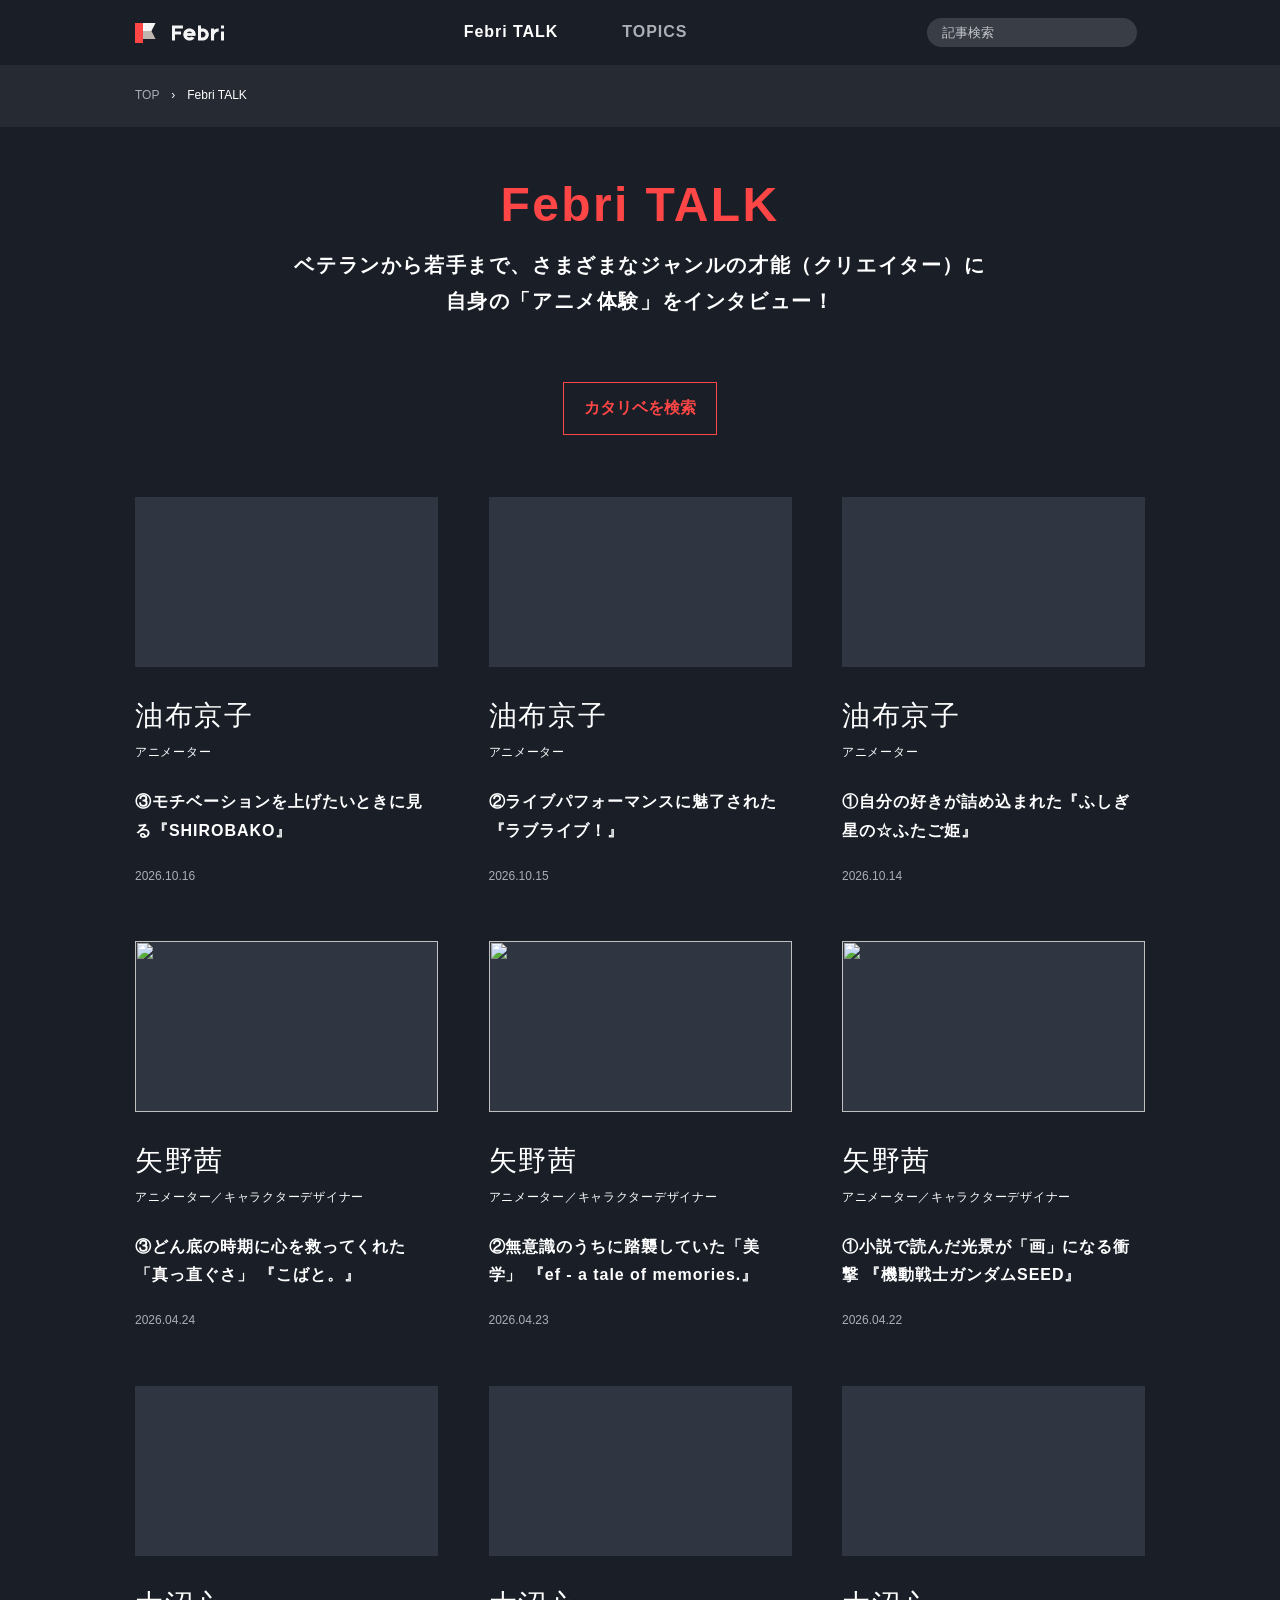
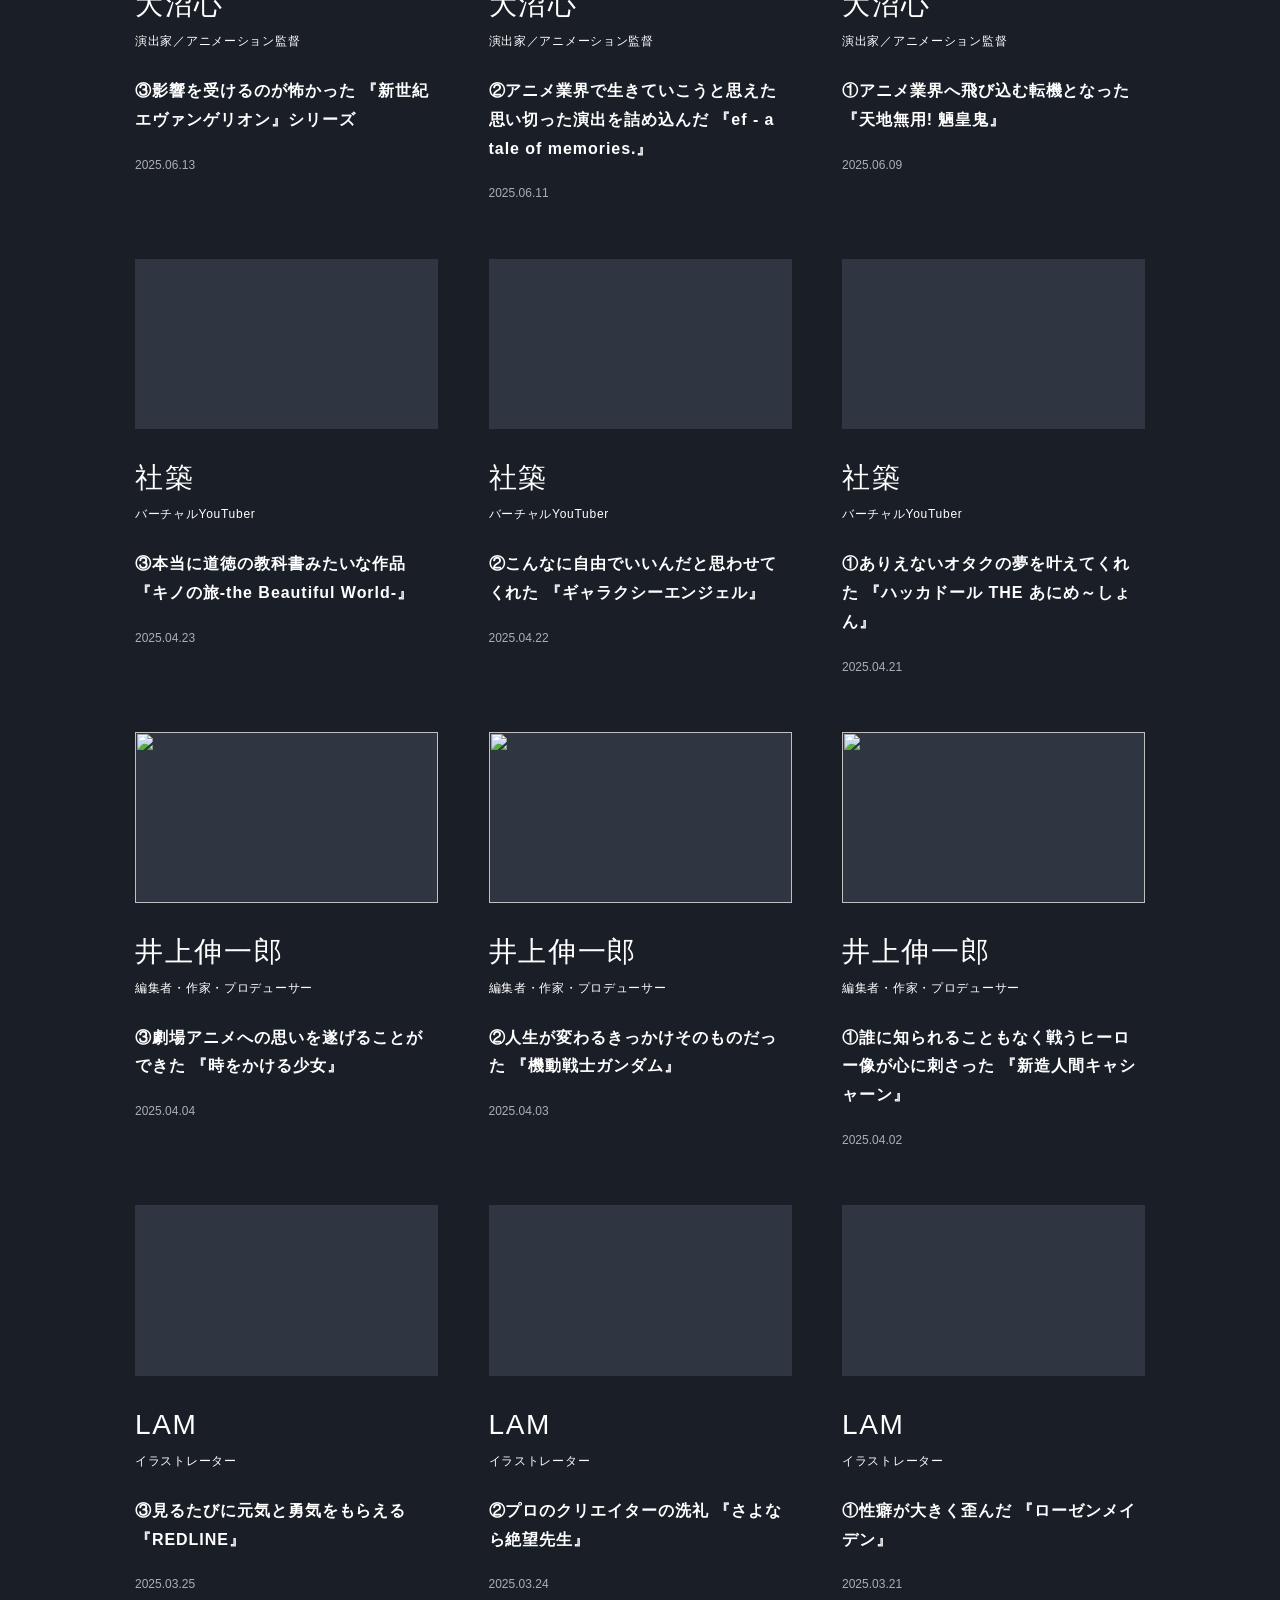
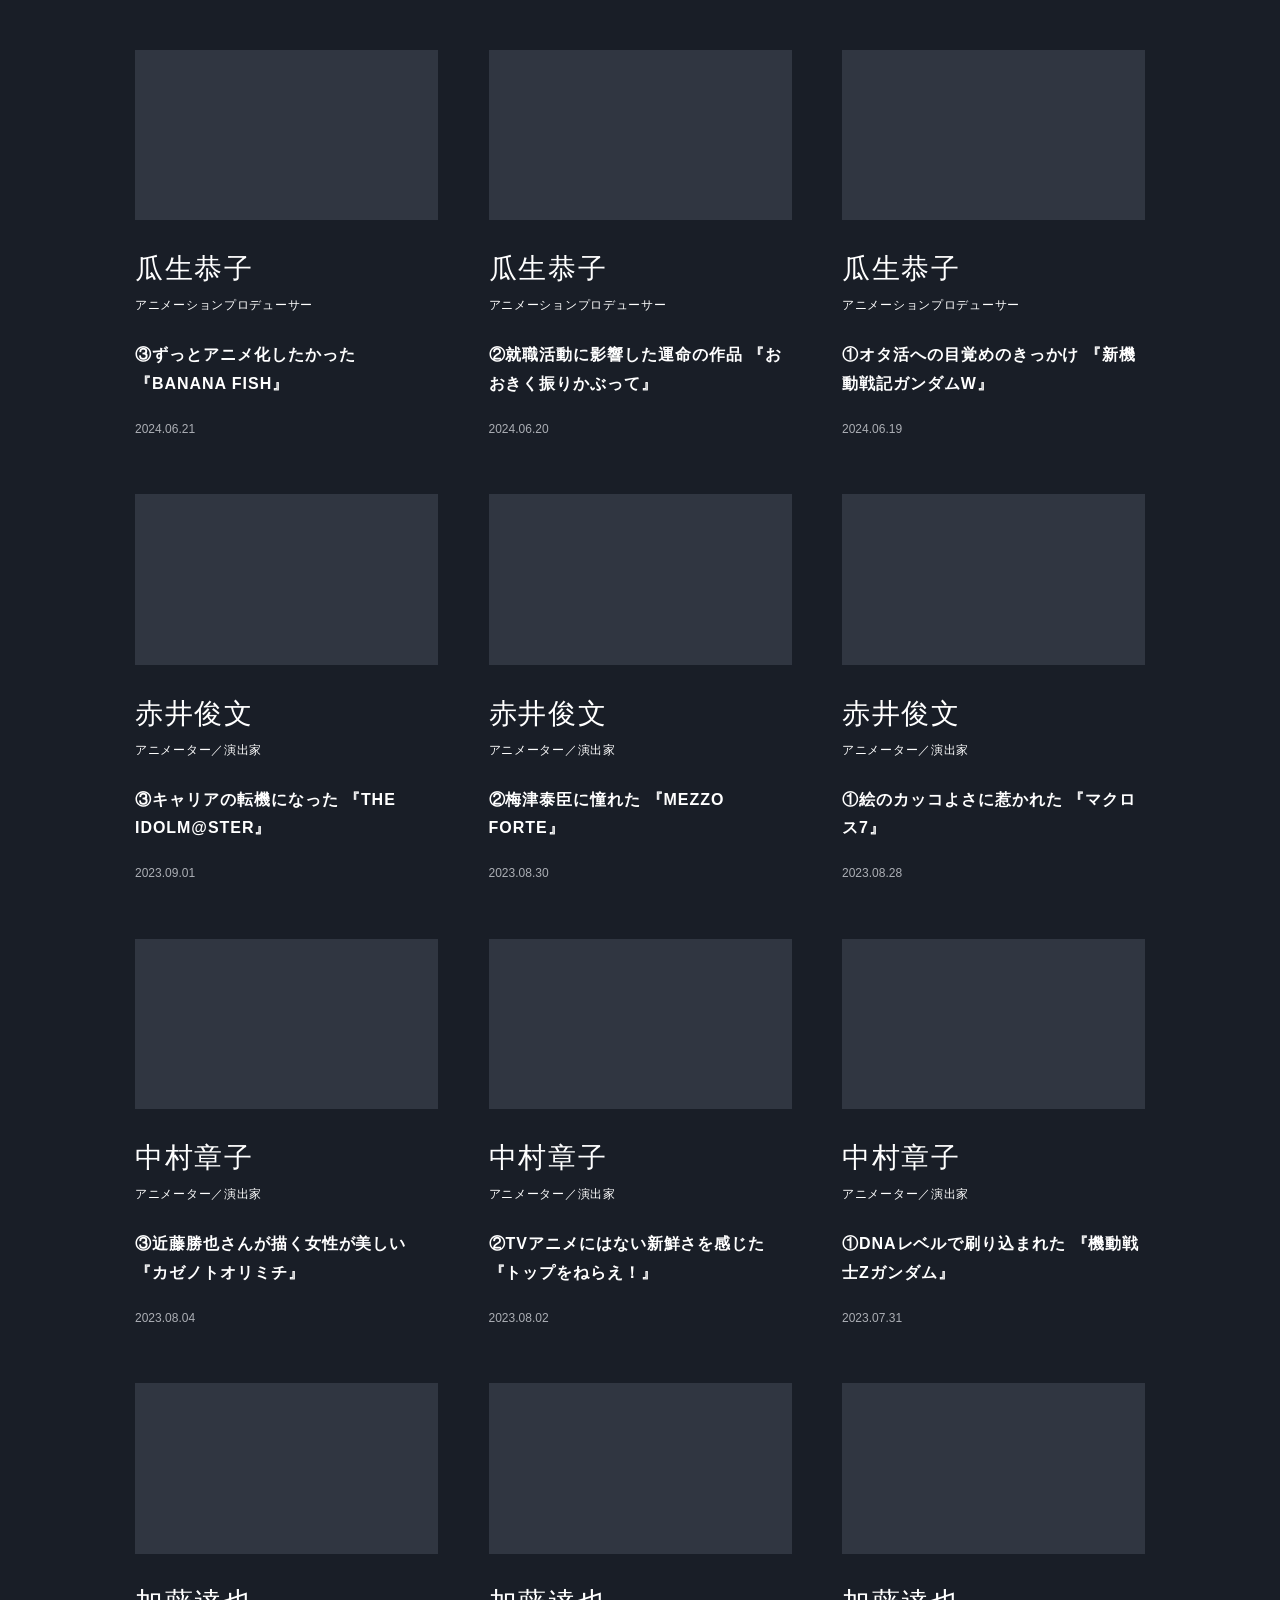
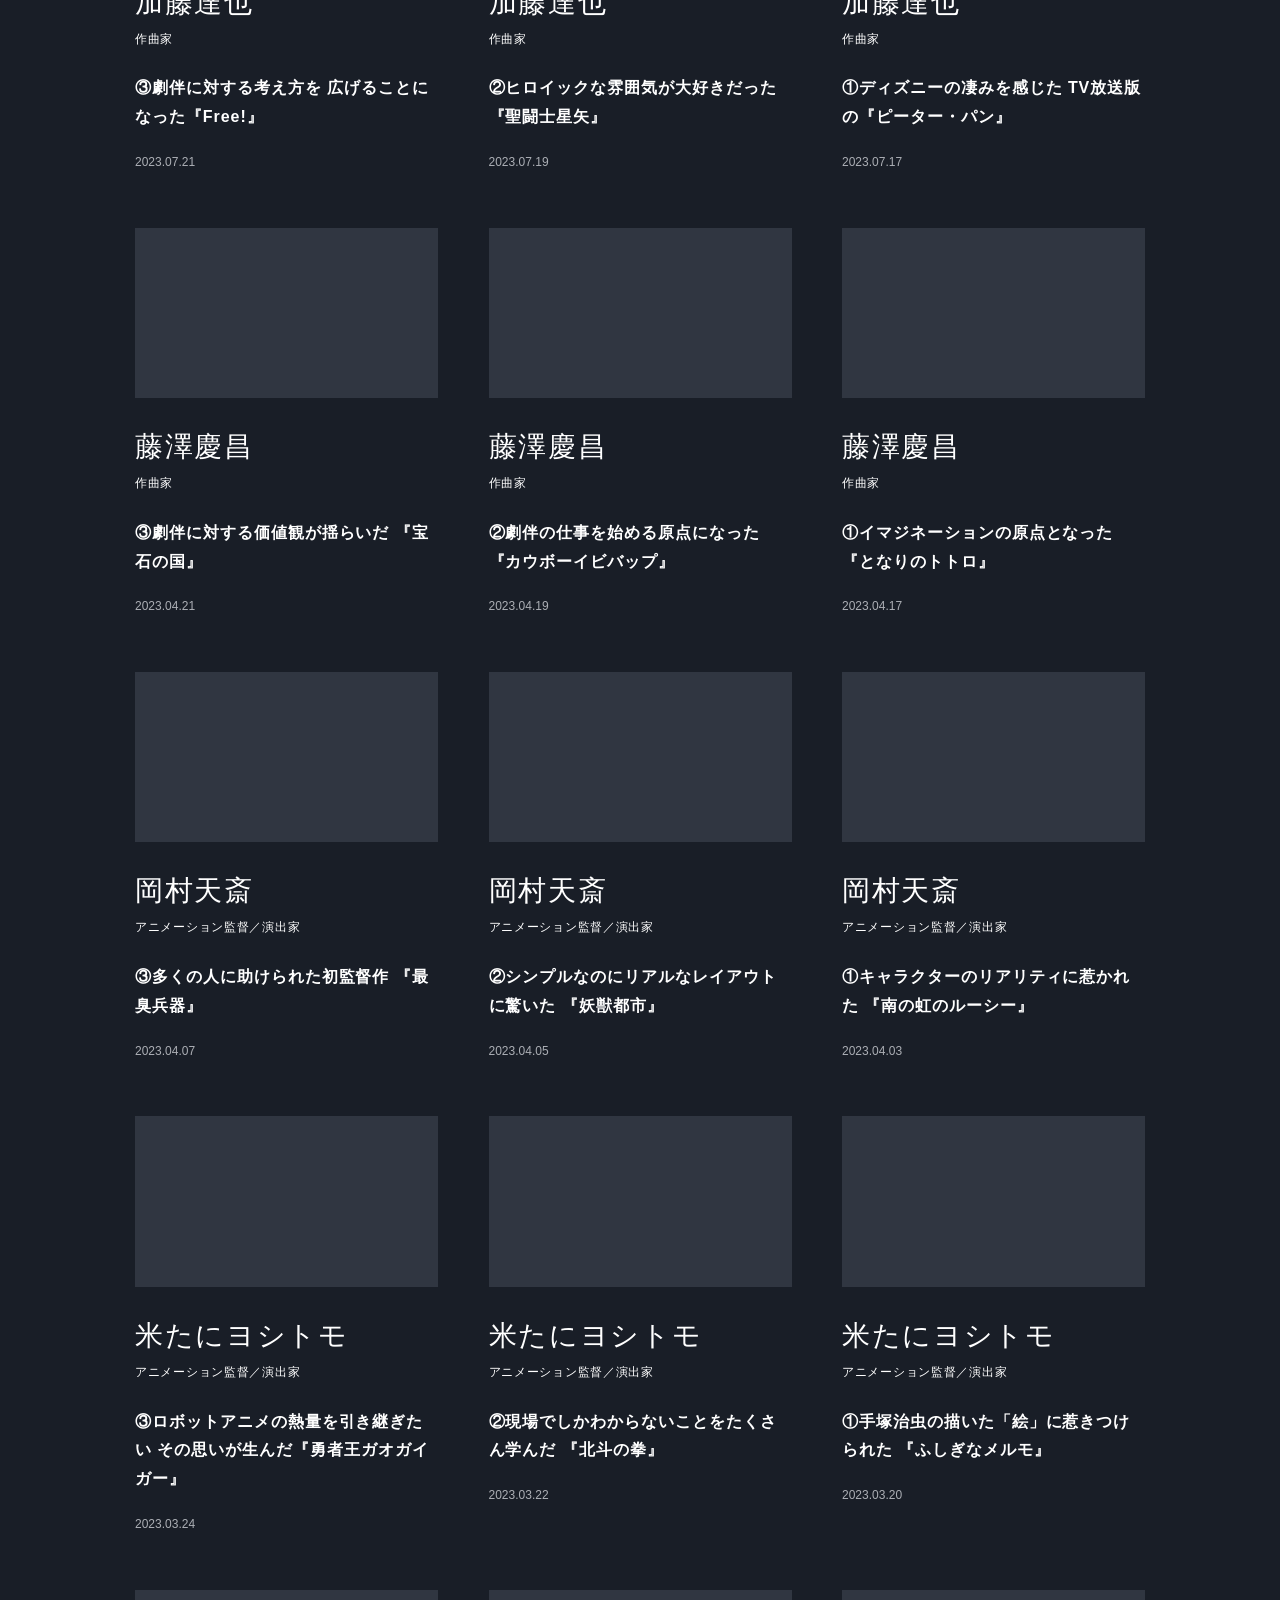
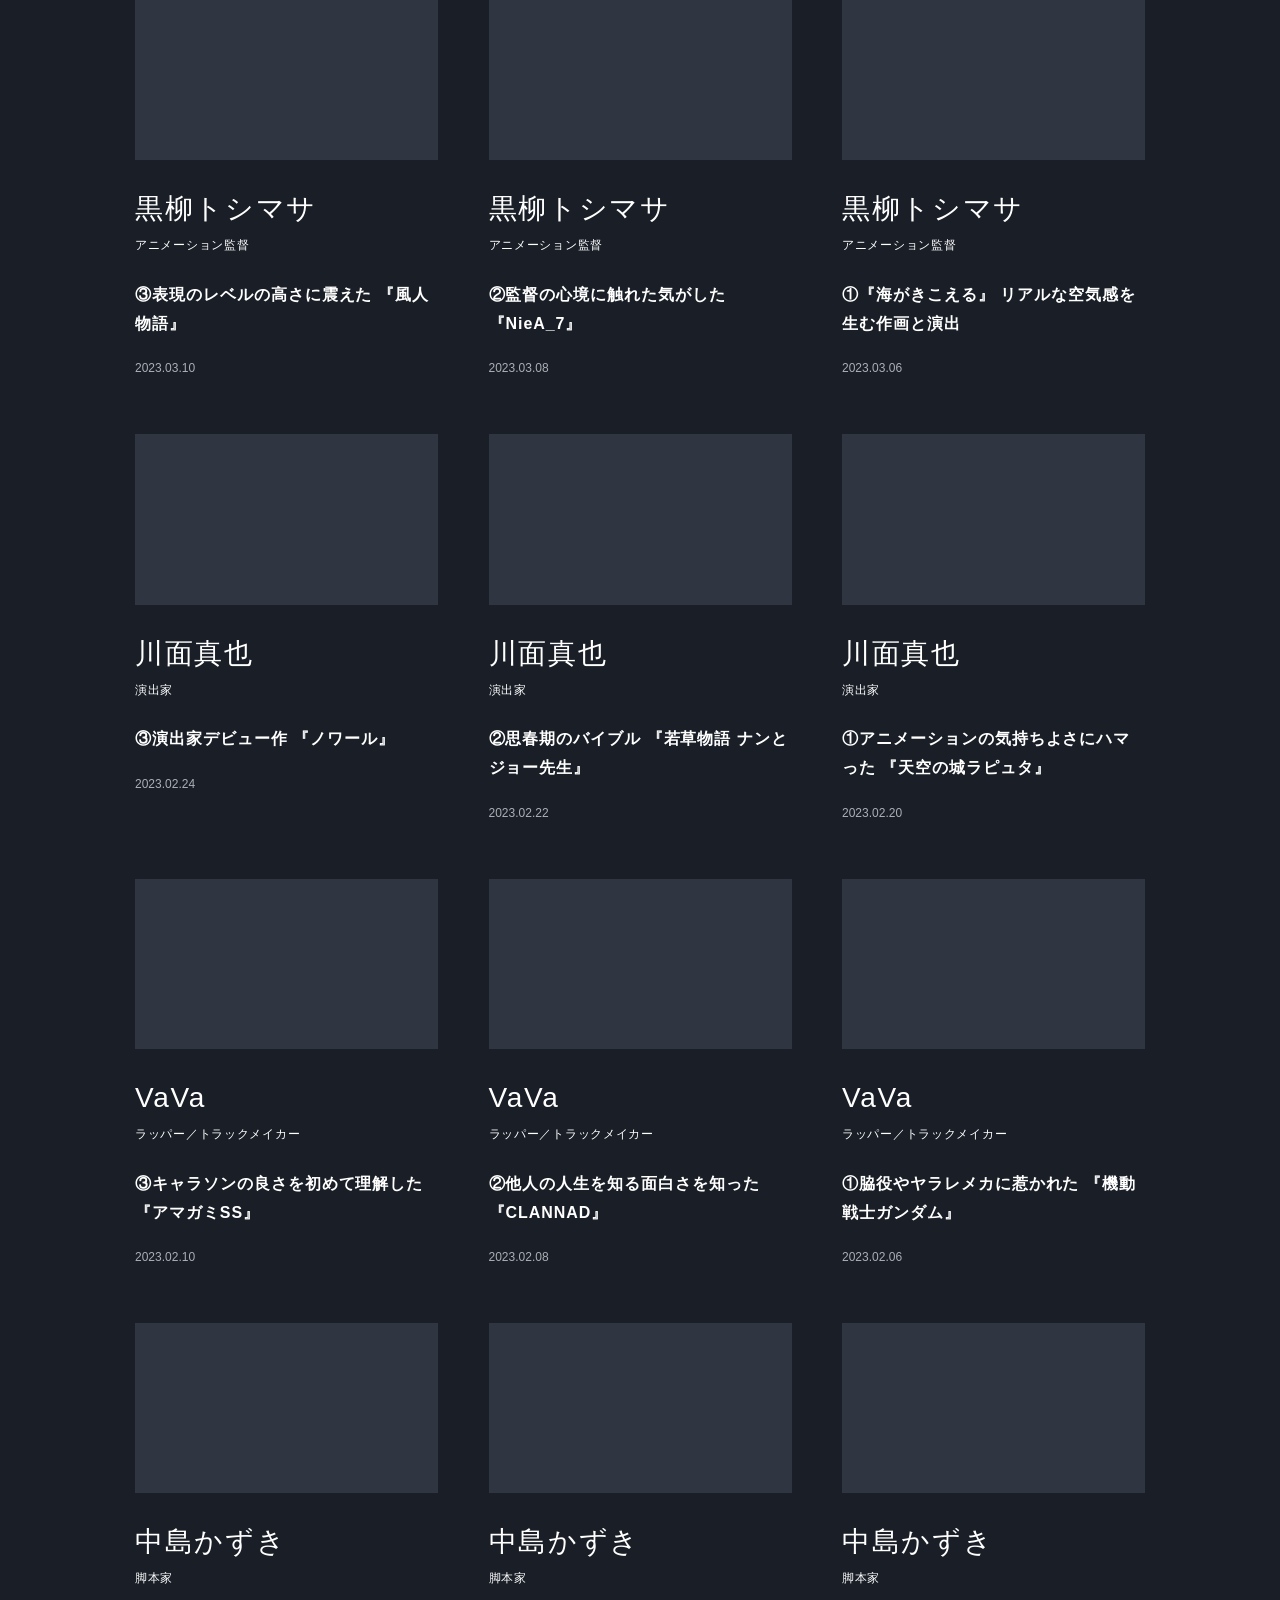
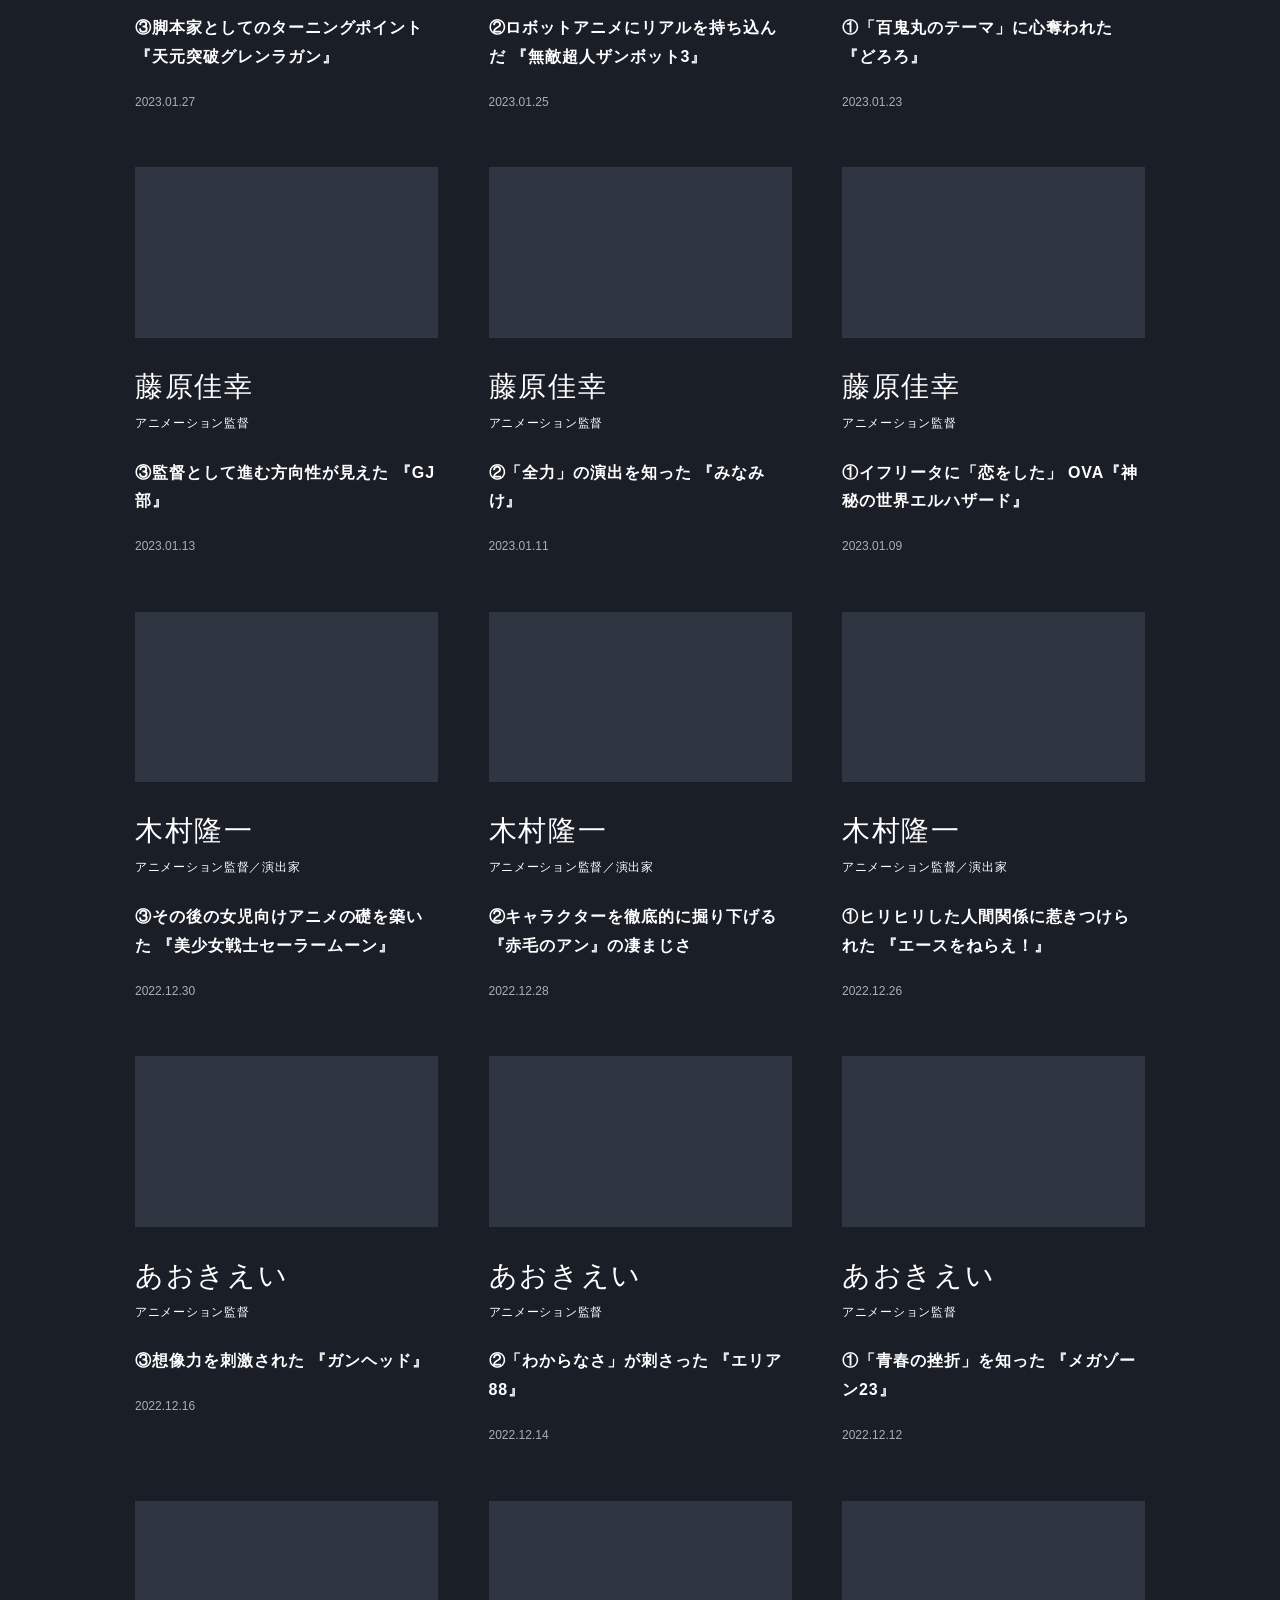
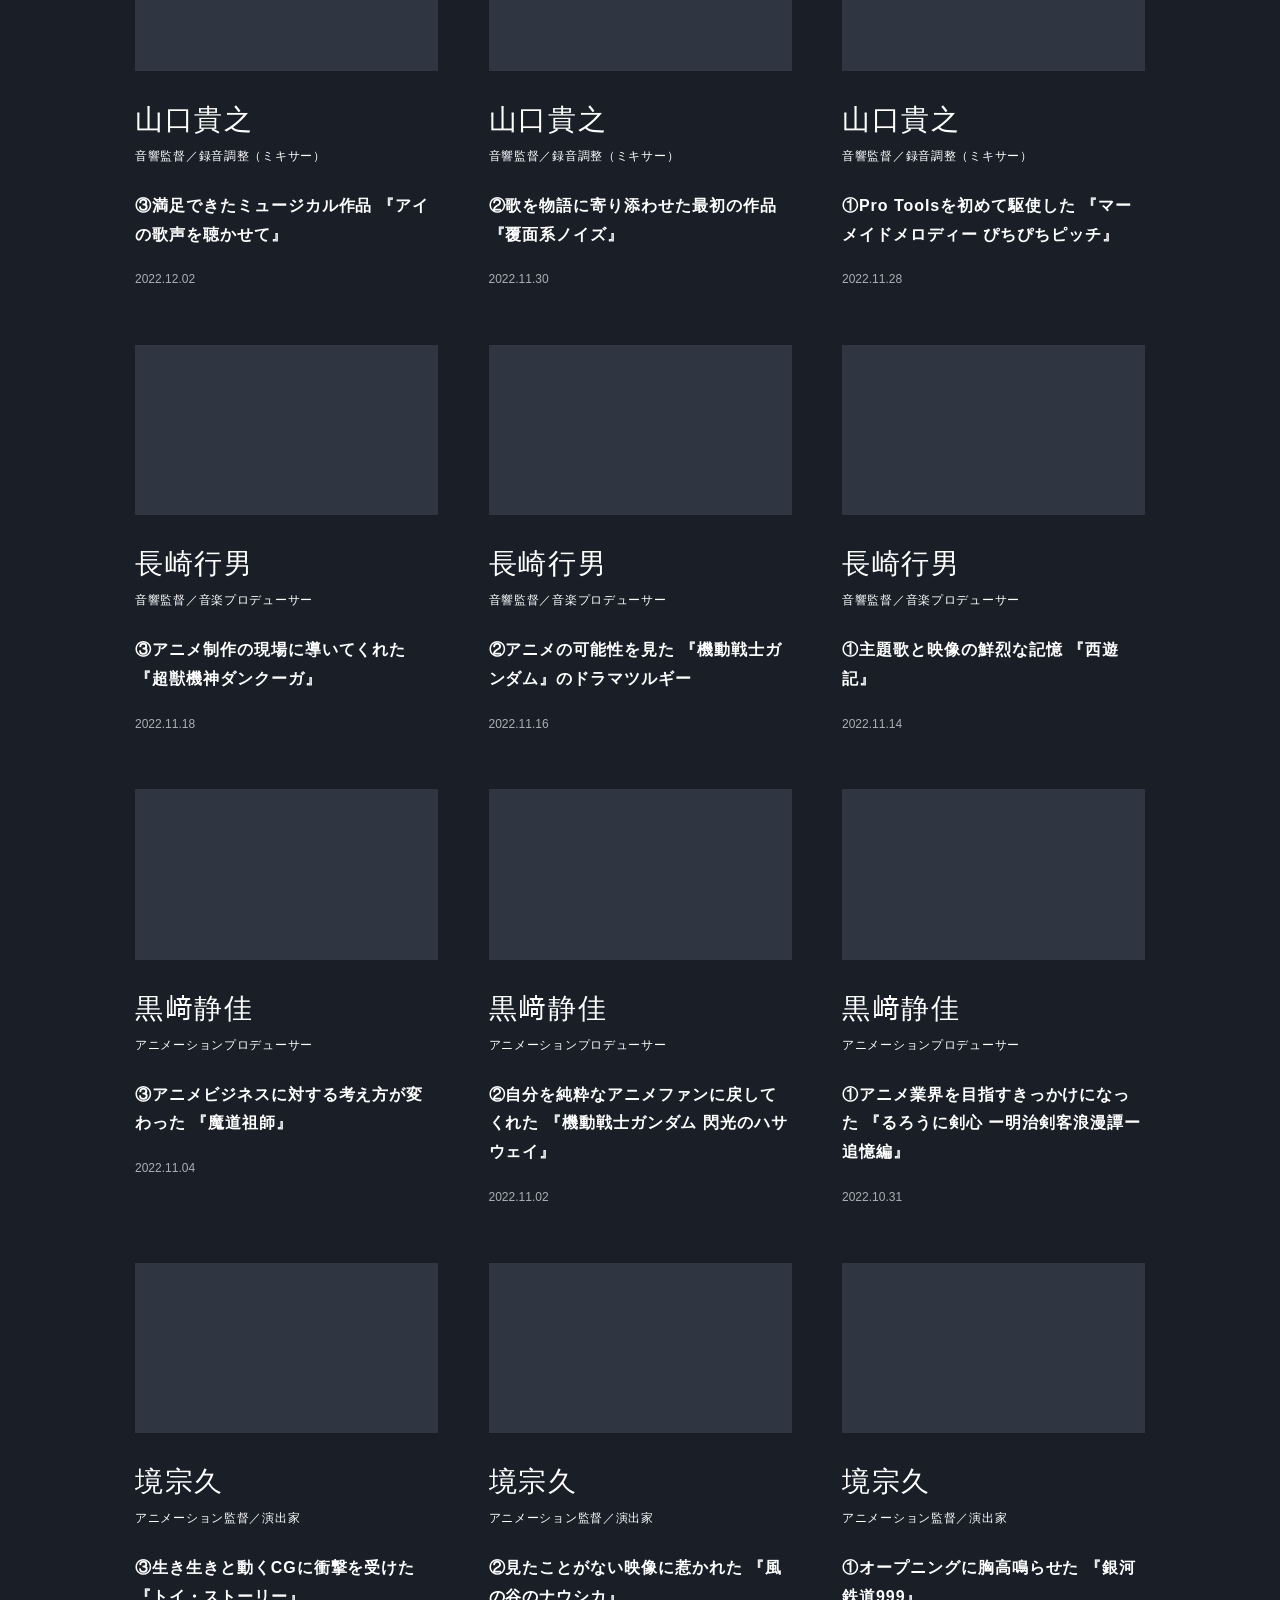
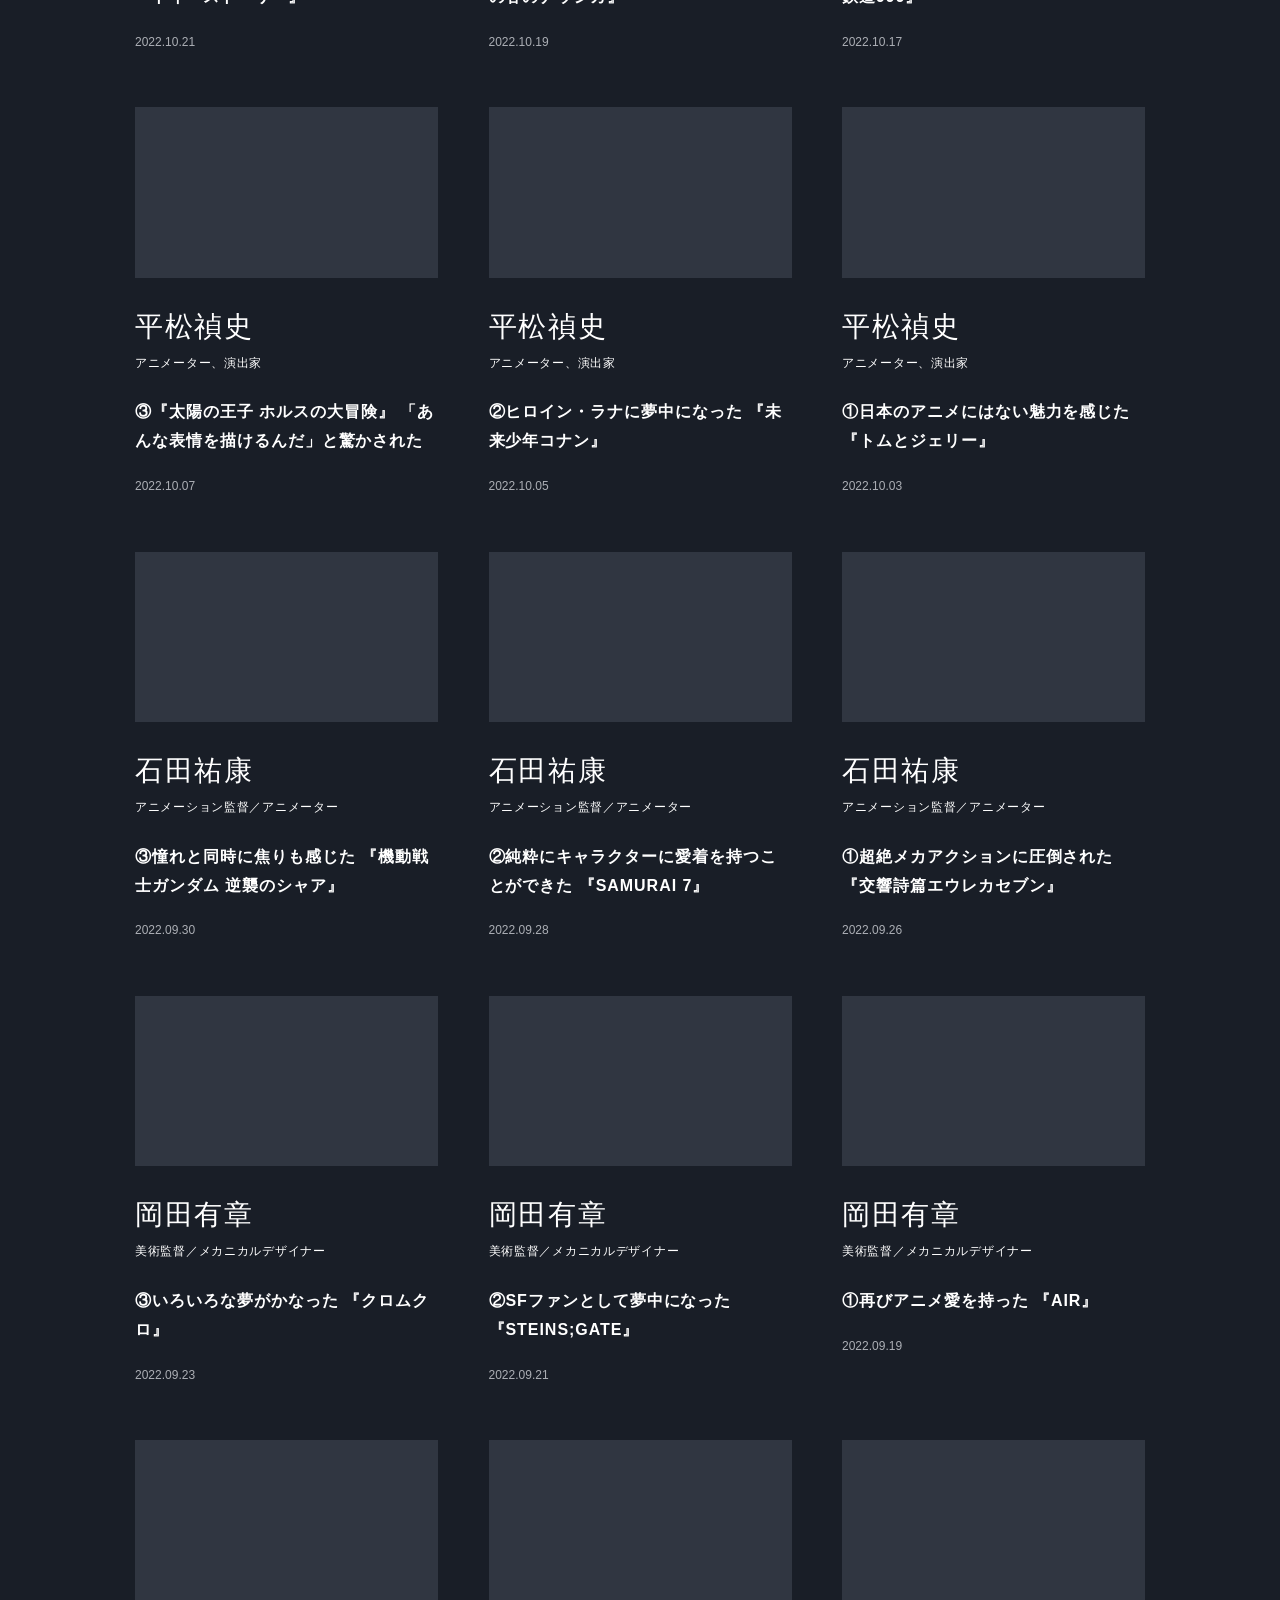
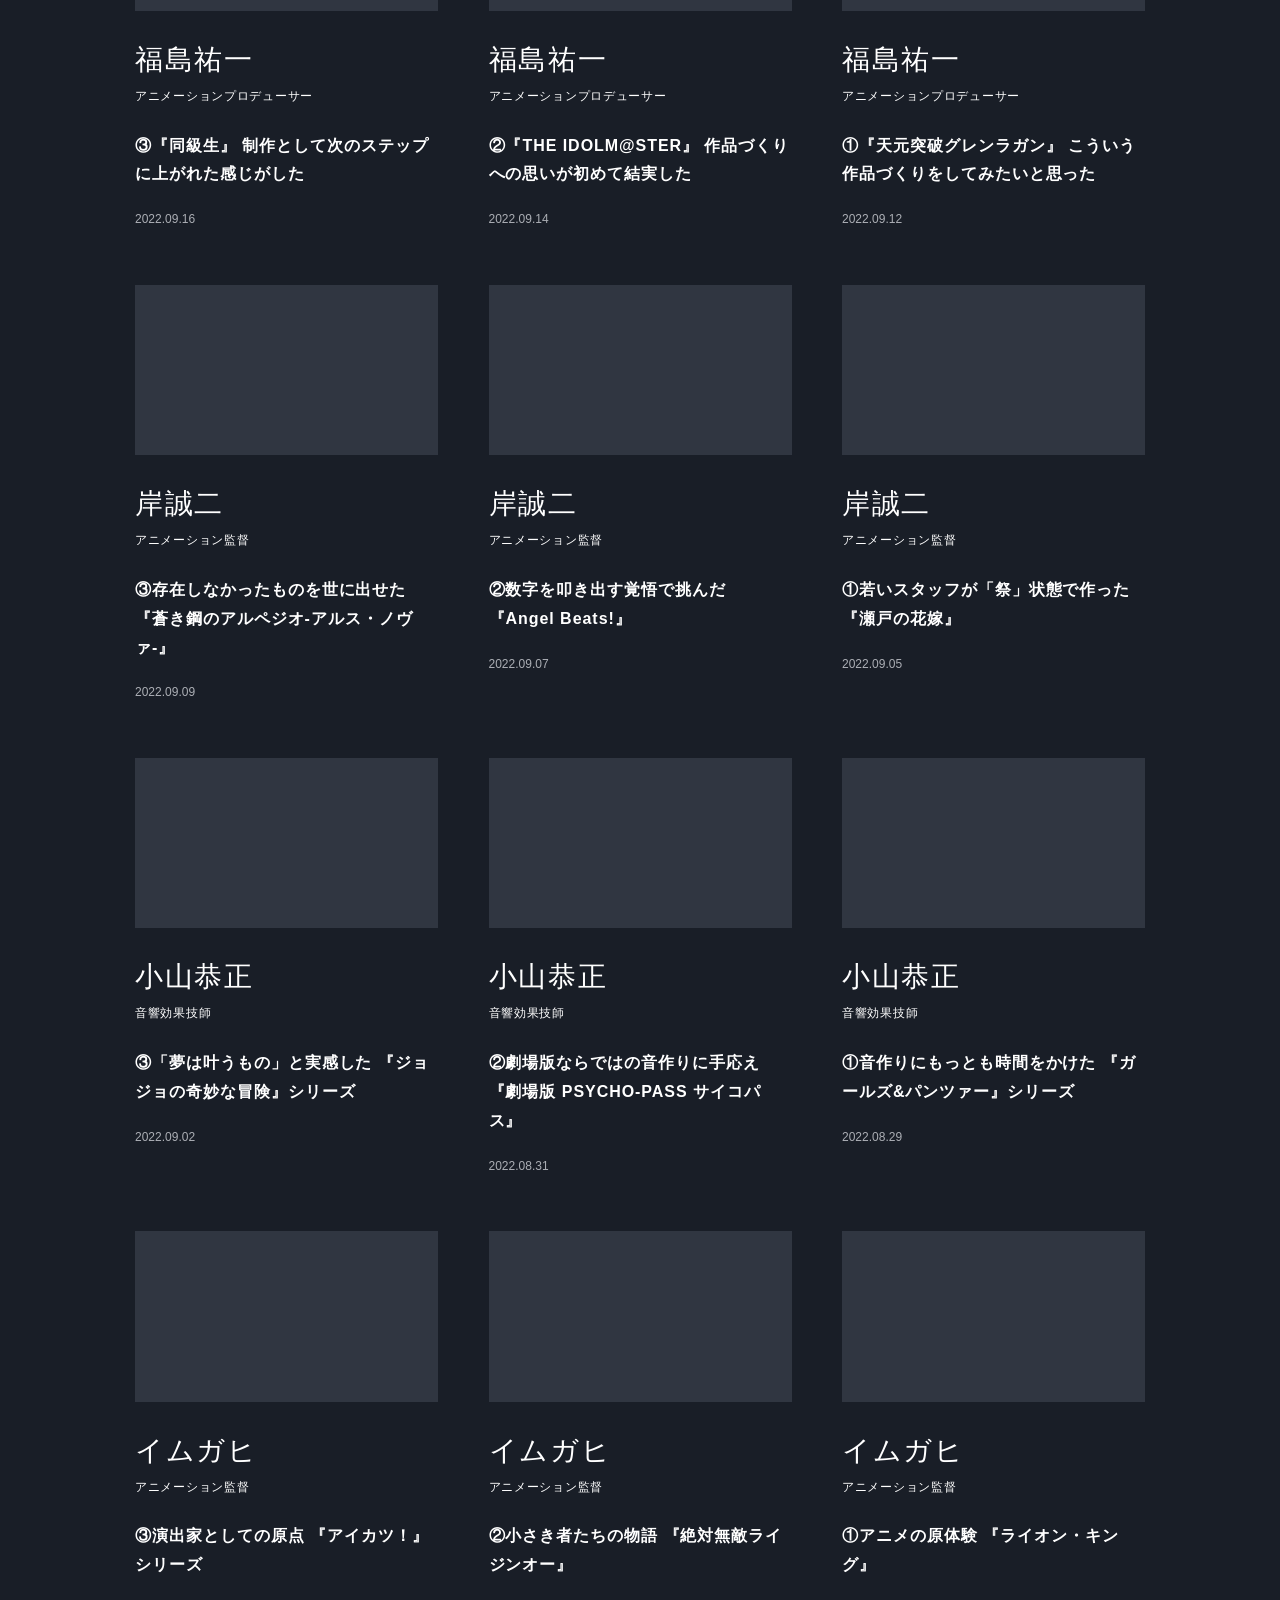
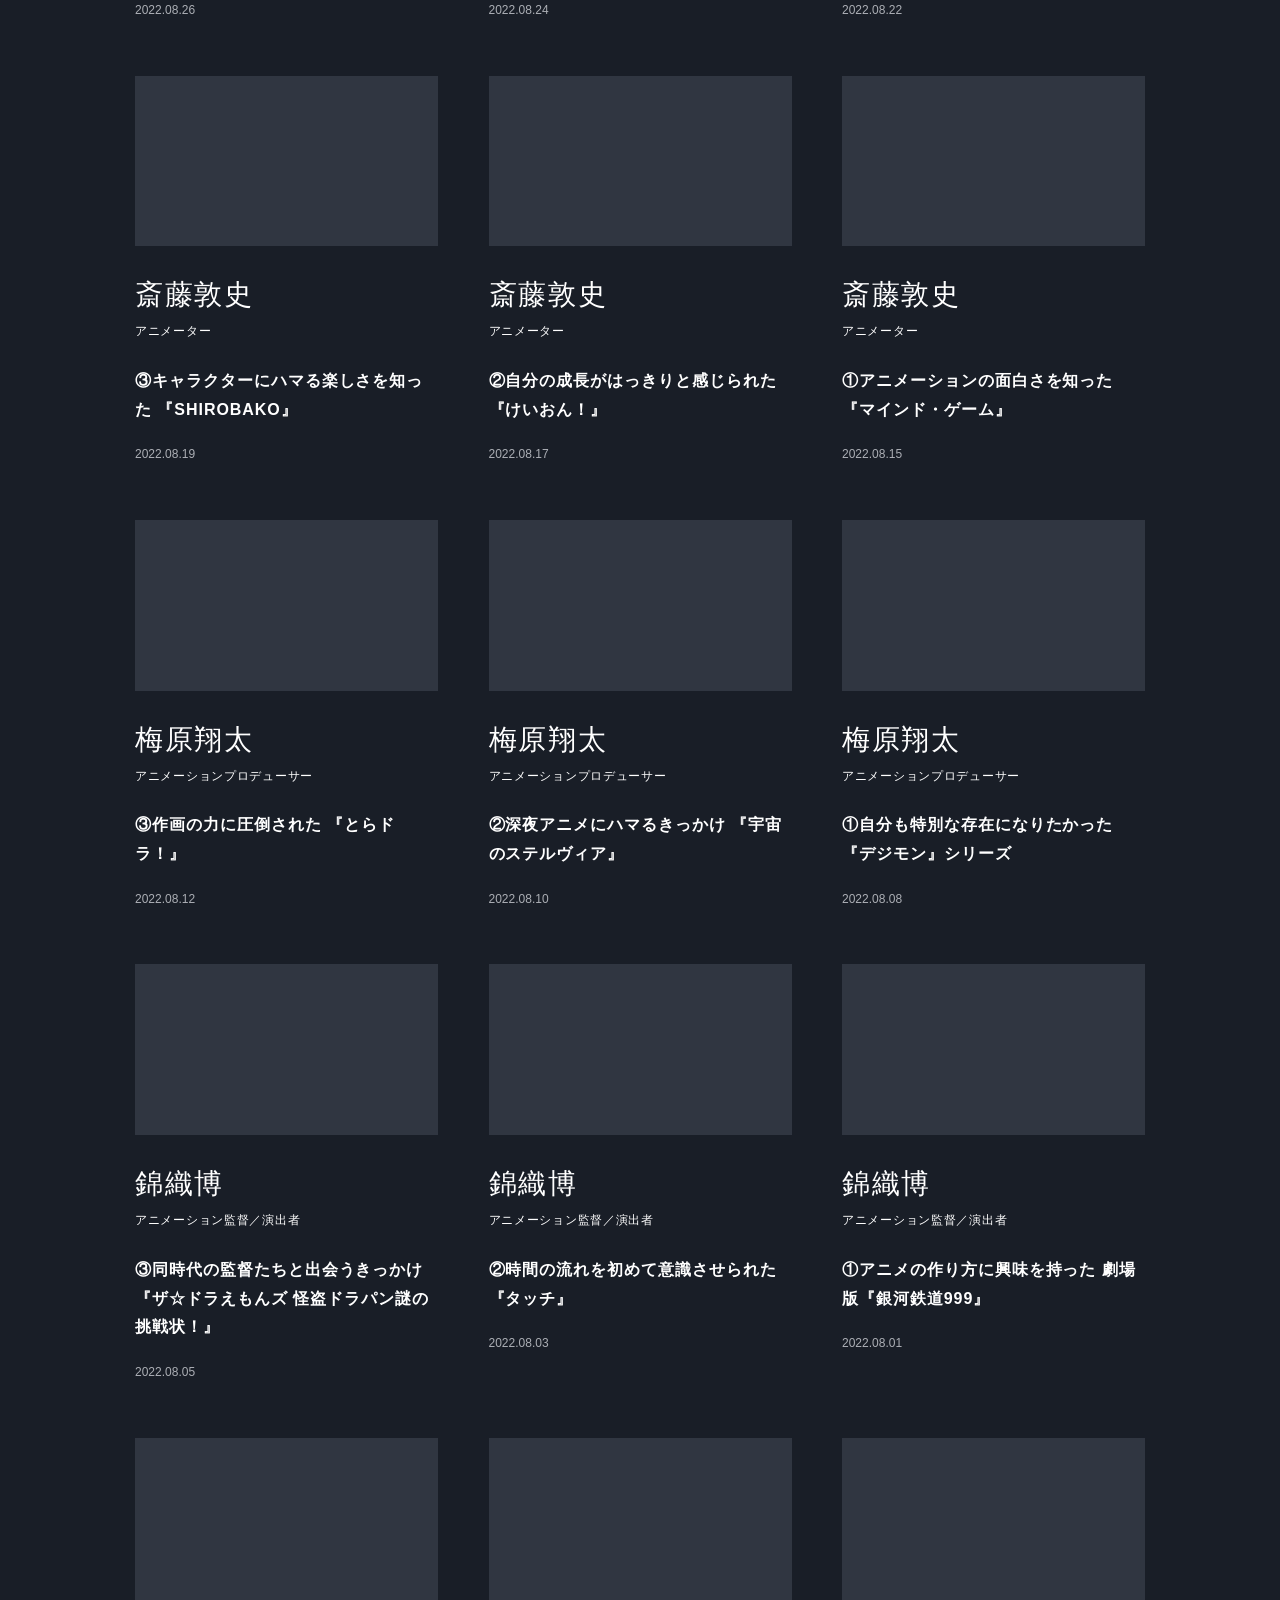
==== commit 857561df: "feat: 復刻 Febri 首頁、分類列表與文章版面 - 加入首頁封面、品牌字標與桌機及手機版面 - 補齊訪談列表的分集副標、分類搜尋與文章刊頭樣式 - 納入共用 UI 素材，排除本機輸出目錄" ====
--- a/talk/index.html
+++ b/talk/index.html
@@ -1 +1,326 @@
-<!doctype html><html lang="ja"><head><meta charset="utf-8"><meta name="viewport" content="width=device-width,initial-scale=1"><title>Febri TALK | Febri Archive</title><link rel="stylesheet" href="/static/site.css"></head><body><header class="site-header"><div class="nav-wrap"><a href="/" class="brand">Febri <small>ARCHIVE</small></a><nav><a href="/" class="">HOME</a><a href="/topics/" class="">TOPICS</a><a href="/talk/" class="active">Febri TALK</a></nav></div></header><main class="listing"><section class="page-intro"><p class="eyebrow">FEBRI ARCHIVE</p><h1>Febri TALK</h1><p>322 saved articles. Search titles, people, and works.</p></section><div class="search-row"><label for="archive-search">Search Febri TALK</label><input id="archive-search" type="search" placeholder="キーワードを入力"><span id="result-count"></span></div><section class="card-grid"><article class="card" data-search="油布京子 アニメーター アニメーターになってからは見るたびに理解度が増していく ――3本目は『shirobako』。これも見ていたのは"><a href="/articles/talk/yufukyoko3/"><div class="thumb"><img src="/assets/talk/d746b6b550d896e172cfeee77522ff3242614eb90928e9e505bcc3be162726e4.jpg" alt="" loading="lazy"></div><div class="card-copy"><p class="eyebrow">Febri TALK<time>2026.10.16</time></p><h2>油布京子 アニメーター</h2><p>アニメーターになってからは見るたびに理解度が増していく ――3本目は『SHIROBAKO』。これも見ていたのは</p></div></a></article><article class="card" data-search="油布京子 アニメーター 室田雄平さんが描くキャラクターは衝撃的なくらい可愛い ――2本目は『ラブライブ！』シリーズ。アニメ版の1作目が"><a href="/articles/talk/yufukyoko2/"><div class="thumb"><img src="/assets/talk/d746b6b550d896e172cfeee77522ff3242614eb90928e9e505bcc3be162726e4.jpg" alt="" loading="lazy"></div><div class="card-copy"><p class="eyebrow">Febri TALK<time>2026.10.15</time></p><h2>油布京子 アニメーター</h2><p>室田雄平さんが描くキャラクターは衝撃的なくらい可愛い ――2本目は『ラブライブ！』シリーズ。アニメ版の1作目が</p></div></a></article><article class="card" data-search="油布京子 アニメーター 心に刺さった「プリンセスらしくないプリンセス」 ――子供の頃に見て、今でも覚えているアニメ作品というと、どのあ"><a href="/articles/talk/yufukyoko1/"><div class="thumb"><img src="/assets/talk/d746b6b550d896e172cfeee77522ff3242614eb90928e9e505bcc3be162726e4.jpg" alt="" loading="lazy"></div><div class="card-copy"><p class="eyebrow">Febri TALK<time>2026.10.14</time></p><h2>油布京子 アニメーター</h2><p>心に刺さった「プリンセスらしくないプリンセス」 ――子供の頃に見て、今でも覚えているアニメ作品というと、どのあ</p></div></a></article><article class="card" data-search="矢野茜 アニメーター／キャラクターデザイナー 世界に拒絶されたと感じた挫折の日々 ――最後の作品は、高校卒業後に見たという『こばと。』です。 矢野 はい。高"><a href="/articles/talk/yanoakane3/"><div class="thumb"><img src="/assets/talk/e1306a1f409aa0140eb503fcaf49935dc661967c5d188a024fc0338cf24ad2ea.jpg" alt="" loading="lazy"></div><div class="card-copy"><p class="eyebrow">Febri TALK<time>2026.04.24</time></p><h2>矢野茜 アニメーター／キャラクターデザイナー</h2><p>世界に拒絶されたと感じた挫折の日々 ――最後の作品は、高校卒業後に見たという『こばと。』です。 矢野 はい。高</p></div></a></article><article class="card" data-search="矢野茜 アニメーター／キャラクターデザイナー シャフトの映像美と音楽に魅了されて ――2作目は、高校時代にリアルタイムで見ていた『ef』ですね。 矢野 私が"><a href="/articles/talk/yanoakane2/"><div class="thumb"><img src="/assets/talk/164f6d287a7b923ff3fc7ffb3b7d66a1890b0933e69ef73025d162173cb02f6a.jpg" alt="" loading="lazy"></div><div class="card-copy"><p class="eyebrow">Febri TALK<time>2026.04.23</time></p><h2>矢野茜 アニメーター／キャラクターデザイナー</h2><p>シャフトの映像美と音楽に魅了されて ――2作目は、高校時代にリアルタイムで見ていた『ef』ですね。 矢野 私が</p></div></a></article><article class="card" data-search="矢野茜 アニメーター／キャラクターデザイナー 小説から入ったオタクへの第一歩 ――3作品を挙げてもらいましたが、時系列順に話を聞かせてください。まず『see"><a href="/articles/talk/yanoakane1/"><div class="thumb"><img src="/assets/talk/f2b40adf04656d05dd43c2fee3f239eabb5d69643370292ae636acbde6ab9f09.jpg" alt="" loading="lazy"></div><div class="card-copy"><p class="eyebrow">Febri TALK<time>2026.04.22</time></p><h2>矢野茜 アニメーター／キャラクターデザイナー</h2><p>小説から入ったオタクへの第一歩 ――3作品を挙げてもらいましたが、時系列順に話を聞かせてください。まず『SEE</p></div></a></article><article class="card" data-search="大沼心 演出家／アニメーション監督 「すべては演出」で押し通す庵野秀明さんはさすが ――tvシリーズはリアルタイムで見ていたのですか？ 大沼 そう"><a href="/articles/talk/oonuma_shin_03/"><div class="thumb"><img src="/assets/talk/c284fe52933a35a22e0322795634d53946e57fe17eec7090cabd2c9903ce90a1.jpg" alt="" loading="lazy"></div><div class="card-copy"><p class="eyebrow">Febri TALK<time>2025.06.13</time></p><h2>大沼心 演出家／アニメーション監督</h2><p>「すべては演出」で押し通す庵野秀明さんはさすが ――TVシリーズはリアルタイムで見ていたのですか？ 大沼 そう</p></div></a></article><article class="card" data-search="大沼心 演出家／アニメーション監督 思い切って仕掛けや演出を詰め込むことができた ――『ef – a tale of memories"><a href="/articles/talk/oonuma_shin_02/"><div class="thumb"><img src="/assets/talk/c284fe52933a35a22e0322795634d53946e57fe17eec7090cabd2c9903ce90a1.jpg" alt="" loading="lazy"></div><div class="card-copy"><p class="eyebrow">Febri TALK<time>2025.06.11</time></p><h2>大沼心 演出家／アニメーション監督</h2><p>思い切って仕掛けや演出を詰め込むことができた ――『ef – a tale of memories</p></div></a></article><article class="card" data-search="大沼心 演出家／アニメーション監督 主人公にヒーロー性を求めてしまう ――子供の頃からアニメが好きだったのでしょうか？ 大沼 いえ、どちらかという"><a href="/articles/talk/oonuma_shin_01/"><div class="thumb"><img src="/assets/talk/c284fe52933a35a22e0322795634d53946e57fe17eec7090cabd2c9903ce90a1.jpg" alt="" loading="lazy"></div><div class="card-copy"><p class="eyebrow">Febri TALK<time>2025.06.09</time></p><h2>大沼心 演出家／アニメーション監督</h2><p>主人公にヒーロー性を求めてしまう ――子供の頃からアニメが好きだったのでしょうか？ 大沼 いえ、どちらかという</p></div></a></article><article class="card" data-search="社築 バーチャルyoutuber ビターエンドのお話ばかりだけど、悪い気持ちじゃない ――3本目の作品は、『キノの旅-the beautiful"><a href="/articles/talk/yashirokizuku3/"><div class="thumb"><img src="/assets/talk/ea282d7d95548b093fec1d6bc53b99de79fd66bc0d83b5203e549d7a96270a45.jpg" alt="" loading="lazy"></div><div class="card-copy"><p class="eyebrow">Febri TALK<time>2025.04.23</time></p><h2>社築 バーチャルYouTuber</h2><p>ビターエンドのお話ばかりだけど、悪い気持ちじゃない ――3本目の作品は、『キノの旅-the Beautiful</p></div></a></article><article class="card" data-search="社築 バーチャルyoutuber 丁寧に作ったパロディで、元ネタがわからないときも面白い ――2作品目は『ギャラクシーエンジェル』です。この作品"><a href="/articles/talk/yashirokizuku2/"><div class="thumb"><img src="/assets/talk/ea282d7d95548b093fec1d6bc53b99de79fd66bc0d83b5203e549d7a96270a45.jpg" alt="" loading="lazy"></div><div class="card-copy"><p class="eyebrow">Febri TALK<time>2025.04.22</time></p><h2>社築 バーチャルYouTuber</h2><p>丁寧に作ったパロディで、元ネタがわからないときも面白い ――2作品目は『ギャラクシーエンジェル』です。この作品</p></div></a></article><article class="card" data-search="社築 バーチャルyoutuber アニメとして大好きだったけど、より特別な作品になった ――最初の作品は、スマートフォン向けニュースアプリ「ハッ"><a href="/articles/talk/yashirokizuku1/"><div class="thumb"><img src="/assets/talk/ea282d7d95548b093fec1d6bc53b99de79fd66bc0d83b5203e549d7a96270a45.jpg" alt="" loading="lazy"></div><div class="card-copy"><p class="eyebrow">Febri TALK<time>2025.04.21</time></p><h2>社築 バーチャルYouTuber</h2><p>アニメとして大好きだったけど、より特別な作品になった ――最初の作品は、スマートフォン向けニュースアプリ「ハッ</p></div></a></article><article class="card" data-search="井上伸一郎 編集者・作家・プロデューサー 「あの細田さんとやれるなんて」とうれしかった ――3本目に挙がったのは、細田守監督の劇場アニメ映画『時をかける"><a href="/articles/talk/inoue_shinichiro_3/"><div class="thumb"><img src="/assets/talk/5c5b6696ba1e2b29e53a862abfa54a02ae13445d6017071ff5c240cb9f5967ef.jpg" alt="" loading="lazy"></div><div class="card-copy"><p class="eyebrow">Febri TALK<time>2025.04.04</time></p><h2>井上伸一郎 編集者・作家・プロデューサー</h2><p>「あの細田さんとやれるなんて」とうれしかった ――3本目に挙がったのは、細田守監督の劇場アニメ映画『時をかける</p></div></a></article><article class="card" data-search="井上伸一郎 編集者・作家・プロデューサー 逃げ出したアムロに当時の自分を重ね合わせた ――中学～高校時代にかけても、相変わらずテレビっ子だったんでしょう"><a href="/articles/talk/inoue_shinichiro_2/"><div class="thumb"><img src="/assets/talk/e936c096754213625637a3521eda337e797cc9bdb84e166a759097d483eae229.jpg" alt="" loading="lazy"></div><div class="card-copy"><p class="eyebrow">Febri TALK<time>2025.04.03</time></p><h2>井上伸一郎 編集者・作家・プロデューサー</h2><p>逃げ出したアムロに当時の自分を重ね合わせた ――中学～高校時代にかけても、相変わらずテレビっ子だったんでしょう</p></div></a></article><article class="card" data-search="井上伸一郎 編集者・作家・プロデューサー 家にテレビがやって来た年にtvアニメが始まった ――今回は、井上さんが影響を受けた作品について聞きたいのですが"><a href="/articles/talk/inoue_shinichiro_1/"><div class="thumb"><img src="/assets/talk/29a1def687b857248ef0934151d9fa2a4a9ace2af3bcaf4ca88be60bd7140cdf.jpg" alt="" loading="lazy"></div><div class="card-copy"><p class="eyebrow">Febri TALK<time>2025.04.02</time></p><h2>井上伸一郎 編集者・作家・プロデューサー</h2><p>家にテレビがやって来た年にTVアニメが始まった ――今回は、井上さんが影響を受けた作品について聞きたいのですが</p></div></a></article><article class="card" data-search="lam イラストレーター 「こういうエンタメがあっていいんだ」と感動した ――『redline』は2010年公開の劇場作品です。これはい"><a href="/articles/talk/lam3/"><div class="thumb"><img src="/assets/talk/3e61d32246ea02bd29f56c488dc1b0472a81998e6b4bb6fd99a3cdc9ecf7d2c0.jpg" alt="" loading="lazy"></div><div class="card-copy"><p class="eyebrow">Febri TALK<time>2025.03.25</time></p><h2>LAM イラストレーター</h2><p>「こういうエンタメがあっていいんだ」と感動した ――『REDLINE』は2010年公開の劇場作品です。これはい</p></div></a></article><article class="card" data-search="lam イラストレーター 新房昭之監督のセンスに当てられてどハマり ――アニメは2007年の放送なので、lamさんは当時は高校生ですか？"><a href="/articles/talk/lam2/"><div class="thumb"><img src="/assets/talk/3e61d32246ea02bd29f56c488dc1b0472a81998e6b4bb6fd99a3cdc9ecf7d2c0.jpg" alt="" loading="lazy"></div><div class="card-copy"><p class="eyebrow">Febri TALK<time>2025.03.24</time></p><h2>LAM イラストレーター</h2><p>新房昭之監督のセンスに当てられてどハマり ――アニメは2007年の放送なので、LAMさんは当時は高校生ですか？</p></div></a></article><article class="card" data-search="lam イラストレーター 水銀燈との出会いが僕の性癖を歪ませた ――『ローゼンメイデン』（旧テレビアニメ版）は2004年放送ですが、リア"><a href="/articles/talk/lam1/"><div class="thumb"><img src="/assets/talk/3e61d32246ea02bd29f56c488dc1b0472a81998e6b4bb6fd99a3cdc9ecf7d2c0.jpg" alt="" loading="lazy"></div><div class="card-copy"><p class="eyebrow">Febri TALK<time>2025.03.21</time></p><h2>LAM イラストレーター</h2><p>水銀燈との出会いが僕の性癖を歪ませた ――『ローゼンメイデン』（旧テレビアニメ版）は2004年放送ですが、リア</p></div></a></article><article class="card" data-search="瓜生恭子 アニメーションプロデューサー 決められた運命に抗い続けるアッシュの生き様に惹かれた ――『banana fish』は、瓜生さんがずっとアニメ"><a href="/articles/talk/uryu_kyoko_03/"><div class="thumb"><img src="/assets/talk/34ffa6eb1798d3a050798d30c62d630fd93d87898b8283ea30d6a0da8a1a18dc.jpg" alt="" loading="lazy"></div><div class="card-copy"><p class="eyebrow">Febri TALK<time>2024.06.21</time></p><h2>瓜生恭子 アニメーションプロデューサー</h2><p>決められた運命に抗い続けるアッシュの生き様に惹かれた ――『BANANA FISH』は、瓜生さんがずっとアニメ</p></div></a></article><article class="card" data-search="瓜生恭子 アニメーションプロデューサー 三橋と阿部の関係性がすごくいい ――放送は2007年ですが、瓜生さんは当時は学生ですか？ 瓜生 大学院生で、ち"><a href="/articles/talk/uryu_kyoko_02/"><div class="thumb"><img src="/assets/talk/34ffa6eb1798d3a050798d30c62d630fd93d87898b8283ea30d6a0da8a1a18dc.jpg" alt="" loading="lazy"></div><div class="card-copy"><p class="eyebrow">Febri TALK<time>2024.06.20</time></p><h2>瓜生恭子 アニメーションプロデューサー</h2><p>三橋と阿部の関係性がすごくいい ――放送は2007年ですが、瓜生さんは当時は学生ですか？ 瓜生 大学院生で、ち</p></div></a></article><article class="card" data-search="瓜生恭子 アニメーションプロデューサー カトルの父親が死ぬ話数を見て、丸一日寝込んだ ――瓜生さんは子供の頃からアニメ好きだったのでしょうか？ 瓜生"><a href="/articles/talk/uryu_kyoko_01/"><div class="thumb"><img src="/assets/talk/34ffa6eb1798d3a050798d30c62d630fd93d87898b8283ea30d6a0da8a1a18dc.jpg" alt="" loading="lazy"></div><div class="card-copy"><p class="eyebrow">Febri TALK<time>2024.06.19</time></p><h2>瓜生恭子 アニメーションプロデューサー</h2><p>カトルの父親が死ぬ話数を見て、丸一日寝込んだ ――瓜生さんは子供の頃からアニメ好きだったのでしょうか？ 瓜生</p></div></a></article><article class="card" data-search="赤井俊文 アニメーター／演出家 まさに働き盛りの人たちが集まっていた現場だった ――3本目は錦織敦史監督の『the idolm@ster（以下"><a href="/articles/talk/akai_toshihumi_03/"><div class="thumb"><img src="/assets/talk/165021841b159f8afa135bbd1e439026dd524a4b2252d38e3714a5c8895907c1.jpg" alt="" loading="lazy"></div><div class="card-copy"><p class="eyebrow">Febri TALK<time>2023.09.01</time></p><h2>赤井俊文 アニメーター／演出家</h2><p>まさに働き盛りの人たちが集まっていた現場だった ――3本目は錦織敦史監督の『THE IDOLM@STER（以下</p></div></a></article><article class="card" data-search="赤井俊文 アニメーター／演出家 カット割りや構図もカッコいいし、なにより絵がめちゃくちゃうまい ――2本目は『mezzo forte』。200"><a href="/articles/talk/akai_toshihumi_02/"><div class="thumb"><img src="/assets/talk/165021841b159f8afa135bbd1e439026dd524a4b2252d38e3714a5c8895907c1.jpg" alt="" loading="lazy"></div><div class="card-copy"><p class="eyebrow">Febri TALK<time>2023.08.30</time></p><h2>赤井俊文 アニメーター／演出家</h2><p>カット割りや構図もカッコいいし、なにより絵がめちゃくちゃうまい ――2本目は『MEZZO FORTE』。200</p></div></a></article><article class="card" data-search="赤井俊文 アニメーター／演出家 最初に見た『マクロス』だから、いまだに「いちばんいい」 ――アニメを意識して見るようになったのは、いつ頃からで"><a href="/articles/talk/akai_toshifumi_01/"><div class="thumb"><img src="/assets/talk/165021841b159f8afa135bbd1e439026dd524a4b2252d38e3714a5c8895907c1.jpg" alt="" loading="lazy"></div><div class="card-copy"><p class="eyebrow">Febri TALK<time>2023.08.28</time></p><h2>赤井俊文 アニメーター／演出家</h2><p>最初に見た『マクロス』だから、いまだに「いちばんいい」 ――アニメを意識して見るようになったのは、いつ頃からで</p></div></a></article><article class="card" data-search="中村章子 アニメーター／演出家 限られた情報量で、これだけ表情豊かに見せられるのはすごい ――3本目は「カゼノトオリミチ」。2004年末から、"><a href="/articles/talk/nakamura_shoko_3/"><div class="thumb"><img src="/assets/talk/d29d141e040dd1d8ced82e819b558e0d75d6d834728d0f31d81a7646966286eb.jpg" alt="" loading="lazy"></div><div class="card-copy"><p class="eyebrow">Febri TALK<time>2023.08.04</time></p><h2>中村章子 アニメーター／演出家</h2><p>限られた情報量で、これだけ表情豊かに見せられるのはすごい ――3本目は「カゼノトオリミチ」。2004年末から、</p></div></a></article><article class="card" data-search="中村章子 アニメーター／演出家 「『ガンダム』と「りぼん」が合体してる！」って思った ――『機動戦士ｚガンダム』のあとも、継続してアニメを見て"><a href="/articles/talk/nakamura_shoko_2/"><div class="thumb"><img src="/assets/talk/d29d141e040dd1d8ced82e819b558e0d75d6d834728d0f31d81a7646966286eb.jpg" alt="" loading="lazy"></div><div class="card-copy"><p class="eyebrow">Febri TALK<time>2023.08.02</time></p><h2>中村章子 アニメーター／演出家</h2><p>「『ガンダム』と「りぼん」が合体してる！」って思った ――『機動戦士Ｚガンダム』のあとも、継続してアニメを見て</p></div></a></article><article class="card" data-search="中村章子 アニメーター／演出家 カミーユが殴られるのが可哀想すぎて、つい毎回見てしまう ――中村さんは、子供の頃からアニメを見ていたのでしょう"><a href="/articles/talk/nakamura_shoko_1/"><div class="thumb"><img src="/assets/talk/d29d141e040dd1d8ced82e819b558e0d75d6d834728d0f31d81a7646966286eb.jpg" alt="" loading="lazy"></div><div class="card-copy"><p class="eyebrow">Febri TALK<time>2023.07.31</time></p><h2>中村章子 アニメーター／演出家</h2><p>カミーユが殴られるのが可哀想すぎて、つい毎回見てしまう ――中村さんは、子供の頃からアニメを見ていたのでしょう</p></div></a></article><article class="card" data-search="加藤達也 作曲家 自分の中に『free!』以前／以後という明確な区別がある ――3本目は、加藤さんがシリーズに長らく関わる『fr"><a href="/articles/talk/kato_tatsuya_03/"><div class="thumb"><img src="/assets/talk/0f0c8c272f955fa641211a20356b64c47c6fe9c33f95e788ed9009c4e7a6a79a.jpg" alt="" loading="lazy"></div><div class="card-copy"><p class="eyebrow">Febri TALK<time>2023.07.21</time></p><h2>加藤達也 作曲家</h2><p>自分の中に『Free!』以前／以後という明確な区別がある ――3本目は、加藤さんがシリーズに長らく関わる『Fr</p></div></a></article><article class="card" data-search="加藤達也 作曲家 「ペガサス幻想」のインパクトに惹き込まれた ――2本目は、ハリウッドで実写化もされた『聖闘士星矢』です。 加藤"><a href="/articles/talk/kato_tatsuya_02/"><div class="thumb"><img src="/assets/talk/0f0c8c272f955fa641211a20356b64c47c6fe9c33f95e788ed9009c4e7a6a79a.jpg" alt="" loading="lazy"></div><div class="card-copy"><p class="eyebrow">Febri TALK<time>2023.07.19</time></p><h2>加藤達也 作曲家</h2><p>「ペガサス幻想」のインパクトに惹き込まれた ――2本目は、ハリウッドで実写化もされた『聖闘士星矢』です。 加藤</p></div></a></article><article class="card" data-search="加藤達也 作曲家 今では流通していないバージョンを繰り返し見た ――加藤さんは、幼少期から洋楽に触れる機会が多かったそうですね。"><a href="/articles/talk/kato_tatsuya_01/"><div class="thumb"><img src="/assets/talk/0f0c8c272f955fa641211a20356b64c47c6fe9c33f95e788ed9009c4e7a6a79a.jpg" alt="" loading="lazy"></div><div class="card-copy"><p class="eyebrow">Febri TALK<time>2023.07.17</time></p><h2>加藤達也 作曲家</h2><p>今では流通していないバージョンを繰り返し見た ――加藤さんは、幼少期から洋楽に触れる機会が多かったそうですね。</p></div></a></article><article class="card" data-search="藤澤慶昌 作曲家 物語と寄り添うのではなく、あえて距離を取った音楽を作る ――3本目は、フル3dcgで制作されたアニメ『宝石の国"><a href="/articles/talk/fujisawa_yoshiaki_3/"><div class="thumb"><img src="/assets/talk/8571dcf887ab8e09b92ac2f2c09727ebcd0f376886c5478e915f794d9964481c.jpg" alt="" loading="lazy"></div><div class="card-copy"><p class="eyebrow">Febri TALK<time>2023.04.21</time></p><h2>藤澤慶昌 作曲家</h2><p>物語と寄り添うのではなく、あえて距離を取った音楽を作る ――3本目は、フル3DCGで制作されたアニメ『宝石の国</p></div></a></article><article class="card" data-search="藤澤慶昌 作曲家 テレビから偶然聞こえてきた「tank!」に衝撃を受けた ――2本目に挙がったのは『カウボーイビバップ（以下、ビ"><a href="/articles/talk/fujisawa_yoshiaki_2/"><div class="thumb"><img src="/assets/talk/8571dcf887ab8e09b92ac2f2c09727ebcd0f376886c5478e915f794d9964481c.jpg" alt="" loading="lazy"></div><div class="card-copy"><p class="eyebrow">Febri TALK<time>2023.04.19</time></p><h2>藤澤慶昌 作曲家</h2><p>テレビから偶然聞こえてきた「Tank!」に衝撃を受けた ――2本目に挙がったのは『カウボーイビバップ（以下、ビ</p></div></a></article><article class="card" data-search="藤澤慶昌 作曲家 『トトロ』の音楽は、もはや自分の身体の一部になっている ――まずは藤澤さんが幼少期に見たという『となりのトトロ"><a href="/articles/talk/fujisawa_yoshiaki_1/"><div class="thumb"><img src="/assets/talk/8571dcf887ab8e09b92ac2f2c09727ebcd0f376886c5478e915f794d9964481c.jpg" alt="" loading="lazy"></div><div class="card-copy"><p class="eyebrow">Febri TALK<time>2023.04.17</time></p><h2>藤澤慶昌 作曲家</h2><p>『トトロ』の音楽は、もはや自分の身体の一部になっている ――まずは藤澤さんが幼少期に見たという『となりのトトロ</p></div></a></article><article class="card" data-search="岡村天斎 アニメーション監督／演出家 「自分が手がけることはない」と思っていたタイプの作品 ――3本目は、岡村さんの初監督作品でもあるオムニバス映画"><a href="/articles/talk/okamura_tensai_3/"><div class="thumb"><img src="/assets/talk/c44fd2f30e9e706f7c97bf2b7d2c6ff3fd291186920e324b3edf765f8a2b51af.jpg" alt="" loading="lazy"></div><div class="card-copy"><p class="eyebrow">Febri TALK<time>2023.04.07</time></p><h2>岡村天斎 アニメーション監督／演出家</h2><p>「自分が手がけることはない」と思っていたタイプの作品 ――3本目は、岡村さんの初監督作品でもあるオムニバス映画</p></div></a></article><article class="card" data-search="岡村天斎 アニメーション監督／演出家 スタイリッシュな絵柄でつないだカットに「新しい流れが来た」 ――大学在学中にマッドハウスに入社したということで"><a href="/articles/talk/okamura_tensai_2/"><div class="thumb"><img src="/assets/talk/c44fd2f30e9e706f7c97bf2b7d2c6ff3fd291186920e324b3edf765f8a2b51af.jpg" alt="" loading="lazy"></div><div class="card-copy"><p class="eyebrow">Febri TALK<time>2023.04.05</time></p><h2>岡村天斎 アニメーション監督／演出家</h2><p>スタイリッシュな絵柄でつないだカットに「新しい流れが来た」 ――大学在学中にマッドハウスに入社したということで</p></div></a></article><article class="card" data-search="岡村天斎 アニメーション監督／演出家 ただの「いい子」ではないルーシーたちに魅力を感じた ――岡村さんは子供の頃から熱心にアニメを見ていたのでしょう"><a href="/articles/talk/okamura_tensai_1/"><div class="thumb"><img src="/assets/talk/c44fd2f30e9e706f7c97bf2b7d2c6ff3fd291186920e324b3edf765f8a2b51af.jpg" alt="" loading="lazy"></div><div class="card-copy"><p class="eyebrow">Febri TALK<time>2023.04.03</time></p><h2>岡村天斎 アニメーション監督／演出家</h2><p>ただの「いい子」ではないルーシーたちに魅力を感じた ――岡村さんは子供の頃から熱心にアニメを見ていたのでしょう</p></div></a></article><article class="card" data-search="米たにヨシトモ アニメーション監督／演出家 ロボットアニメに対する思いが高まっていたときに声をかけてもらった ――3本目は、米たにさんが監督した『勇者王ガ"><a href="/articles/talk/yonetani_yoshitomo_3/"><div class="thumb"><img src="/assets/talk/5dc1c98d10a260cee76ac73adccd76ded03a4e36d303bbfb4997b24462071de4.jpg" alt="" loading="lazy"></div><div class="card-copy"><p class="eyebrow">Febri TALK<time>2023.03.24</time></p><h2>米たにヨシトモ アニメーション監督／演出家</h2><p>ロボットアニメに対する思いが高まっていたときに声をかけてもらった ――3本目は、米たにさんが監督した『勇者王ガ</p></div></a></article><article class="card" data-search="米たにヨシトモ アニメーション監督／演出家 新人がシリーズディレクターに意見を伝えられる現場だった ――2本目は『北斗の拳』ですが、米たにさんは演出助手と"><a href="/articles/talk/yonetani_yoshitomo_2/"><div class="thumb"><img src="/assets/talk/5dc1c98d10a260cee76ac73adccd76ded03a4e36d303bbfb4997b24462071de4.jpg" alt="" loading="lazy"></div><div class="card-copy"><p class="eyebrow">Febri TALK<time>2023.03.22</time></p><h2>米たにヨシトモ アニメーション監督／演出家</h2><p>新人がシリーズディレクターに意見を伝えられる現場だった ――2本目は『北斗の拳』ですが、米たにさんは演出助手と</p></div></a></article><article class="card" data-search="米たにヨシトモ アニメーション監督／演出家 武藤礼子さんの演技が今でも忘れられない、これはもう初恋ですね（笑） ――1本目は手塚治虫原作の『ふしぎなメルモ"><a href="/articles/talk/yonetani_yoshitomo_1/"><div class="thumb"><img src="/assets/talk/5dc1c98d10a260cee76ac73adccd76ded03a4e36d303bbfb4997b24462071de4.jpg" alt="" loading="lazy"></div><div class="card-copy"><p class="eyebrow">Febri TALK<time>2023.03.20</time></p><h2>米たにヨシトモ アニメーション監督／演出家</h2><p>武藤礼子さんの演技が今でも忘れられない、これはもう初恋ですね（笑） ――1本目は手塚治虫原作の『ふしぎなメルモ</p></div></a></article><article class="card" data-search="黒柳トシマサ アニメーション監督 大好きな日常ものなんですけど、普通じゃない ――ラストは『風人物語（ふうじんものがたり）』。一般公募の原案を押"><a href="/articles/talk/kuroyanagitoshimasa3/"><div class="thumb"><img src="/assets/talk/5d3273b25a01dfd6bc0f04ee966275b2d1b1297cfca6878fbbb22f494830b0ba.jpg" alt="" loading="lazy"></div><div class="card-copy"><p class="eyebrow">Febri TALK<time>2023.03.10</time></p><h2>黒柳トシマサ アニメーション監督</h2><p>大好きな日常ものなんですけど、普通じゃない ――ラストは『風人物語（ふうじんものがたり）』。一般公募の原案を押</p></div></a></article><article class="card" data-search="黒柳トシマサ アニメーション監督 キャラクターの心情だけでなく、監督の当時の心境が作品に込められている ――2本目は『niea_7（ニア アンダ"><a href="/articles/talk/kuroyanagitoshimasa2/"><div class="thumb"><img src="/assets/talk/5d3273b25a01dfd6bc0f04ee966275b2d1b1297cfca6878fbbb22f494830b0ba.jpg" alt="" loading="lazy"></div><div class="card-copy"><p class="eyebrow">Febri TALK<time>2023.03.08</time></p><h2>黒柳トシマサ アニメーション監督</h2><p>キャラクターの心情だけでなく、監督の当時の心境が作品に込められている ――2本目は『NieA_7（ニア アンダ</p></div></a></article><article class="card" data-search="黒柳トシマサ アニメーション監督 キャラクターの気持ちが乗った絵があるからこそ、リアルな感触が生まれる ――1本目はスタジオジブリの『海がきこえ"><a href="/articles/talk/kuroyanagitoshimasa1/"><div class="thumb"><img src="/assets/talk/5d3273b25a01dfd6bc0f04ee966275b2d1b1297cfca6878fbbb22f494830b0ba.jpg" alt="" loading="lazy"></div><div class="card-copy"><p class="eyebrow">Febri TALK<time>2023.03.06</time></p><h2>黒柳トシマサ アニメーション監督</h2><p>キャラクターの気持ちが乗った絵があるからこそ、リアルな感触が生まれる ――1本目はスタジオジブリの『海がきこえ</p></div></a></article><article class="card" data-search="川面真也 演出家 人間の思考や感情とカットをリンクさせることで生まれる気持ちよさ ――『ノワール』は2001年放送作品で、川面さ"><a href="/articles/talk/kawatsura_shinya_3/"><div class="thumb"><img src="/assets/talk/61993412a590df0565fe8598c19618fe33eee8e69b809aff96006c734ca5beb6.jpg" alt="" loading="lazy"></div><div class="card-copy"><p class="eyebrow">Febri TALK<time>2023.02.24</time></p><h2>川面真也 演出家</h2><p>人間の思考や感情とカットをリンクさせることで生まれる気持ちよさ ――『ノワール』は2001年放送作品で、川面さ</p></div></a></article><article class="card" data-search="川面真也 演出家 ナンの気持ちに感情移入して、毎週のように号泣!? ――『若草物語 ナンとジョー先生（以下、ナンとジョー先生）』"><a href="/articles/talk/kawatsura_shinya_2/"><div class="thumb"><img src="/assets/talk/61993412a590df0565fe8598c19618fe33eee8e69b809aff96006c734ca5beb6.jpg" alt="" loading="lazy"></div><div class="card-copy"><p class="eyebrow">Febri TALK<time>2023.02.22</time></p><h2>川面真也 演出家</h2><p>ナンの気持ちに感情移入して、毎週のように号泣!? ――『若草物語 ナンとジョー先生（以下、ナンとジョー先生）』</p></div></a></article><article class="card" data-search="川面真也 演出家 アニメにここまで夢中になったのは初めて ――『天空の城ラピュタ（以下、ラピュタ）』の公開は1986年ですが、川"><a href="/articles/talk/kawatsura_shinya_1/"><div class="thumb"><img src="/assets/talk/61993412a590df0565fe8598c19618fe33eee8e69b809aff96006c734ca5beb6.jpg" alt="" loading="lazy"></div><div class="card-copy"><p class="eyebrow">Febri TALK<time>2023.02.20</time></p><h2>川面真也 演出家</h2><p>アニメにここまで夢中になったのは初めて ――『天空の城ラピュタ（以下、ラピュタ）』の公開は1986年ですが、川</p></div></a></article><article class="card" data-search="vava ラッパー／トラックメイカー 行動ひとつで人生が激変することがある ――3本目に挙げてもらったのは、vavaさんの楽曲「‎sekai fea"><a href="/articles/talk/vava3/"><div class="thumb"><img src="/assets/talk/a0e5ab052faa556756444eebe3db0ea62b7d426bee2f74f018c0acf1a65bdcb3.jpg" alt="" loading="lazy"></div><div class="card-copy"><p class="eyebrow">Febri TALK<time>2023.02.10</time></p><h2>VaVa ラッパー／トラックメイカー</h2><p>行動ひとつで人生が激変することがある ――3本目に挙げてもらったのは、Vavaさんの楽曲「‎Sekai fea</p></div></a></article><article class="card" data-search="vava ラッパー／トラックメイカー みんな辛くて悲しい過去を抱えて生きている ――2本目は、恋愛アドベンチャーゲームを原作とする『clannad』"><a href="/articles/talk/vava2/"><div class="thumb"><img src="/assets/talk/a0e5ab052faa556756444eebe3db0ea62b7d426bee2f74f018c0acf1a65bdcb3.jpg" alt="" loading="lazy"></div><div class="card-copy"><p class="eyebrow">Febri TALK<time>2023.02.08</time></p><h2>VaVa ラッパー／トラックメイカー</h2><p>みんな辛くて悲しい過去を抱えて生きている ――2本目は、恋愛アドベンチャーゲームを原作とする『CLANNAD』</p></div></a></article><article class="card" data-search="vava ラッパー／トラックメイカー ロボットアニメへのイメージがガラッと変わった ――1本目に挙がったのは『機動戦士ガンダム』ですが、いつ見たので"><a href="/articles/talk/vava1/"><div class="thumb"><img src="/assets/talk/a0e5ab052faa556756444eebe3db0ea62b7d426bee2f74f018c0acf1a65bdcb3.jpg" alt="" loading="lazy"></div><div class="card-copy"><p class="eyebrow">Febri TALK<time>2023.02.06</time></p><h2>VaVa ラッパー／トラックメイカー</h2><p>ロボットアニメへのイメージがガラッと変わった ――1本目に挙がったのは『機動戦士ガンダム』ですが、いつ見たので</p></div></a></article><article class="card" data-search="中島かずき 脚本家 当時の自分や今石監督のドキュメンタリーにもなっている ――3本目は、今石洋之監督のtvシリーズ『天元突破グレン"><a href="/articles/talk/nakashima_kazuki_3/"><div class="thumb"><img src="/assets/talk/8163754aa710eb3e3c7368c13fb44dfa99b5bc9547ec66104a4adfb6b3d173b6.jpg" alt="" loading="lazy"></div><div class="card-copy"><p class="eyebrow">Febri TALK<time>2023.01.27</time></p><h2>中島かずき 脚本家</h2><p>当時の自分や今石監督のドキュメンタリーにもなっている ――3本目は、今石洋之監督のTVシリーズ『天元突破グレン</p></div></a></article><article class="card" data-search="中島かずき 脚本家 アニメを見るのに「理論武装」が必要だった頃 ――第1回で挙がった『どろろ』のあとも、マンガやアニメを見ていたの"><a href="/articles/talk/nakashima_kazuki_2/"><div class="thumb"><img src="/assets/talk/8163754aa710eb3e3c7368c13fb44dfa99b5bc9547ec66104a4adfb6b3d173b6.jpg" alt="" loading="lazy"></div><div class="card-copy"><p class="eyebrow">Febri TALK<time>2023.01.25</time></p><h2>中島かずき 脚本家</h2><p>アニメを見るのに「理論武装」が必要だった頃 ――第1回で挙がった『どろろ』のあとも、マンガやアニメを見ていたの</p></div></a></article><article class="card" data-search="中島かずき 脚本家 クールで強くて、悲劇的な背景を抱えたドンピシャなヒーロー ――中島さんは1959年生まれなので、最初のアニメブ"><a href="/articles/talk/nakashima_kazuki_1/"><div class="thumb"><img src="/assets/talk/8163754aa710eb3e3c7368c13fb44dfa99b5bc9547ec66104a4adfb6b3d173b6.jpg" alt="" loading="lazy"></div><div class="card-copy"><p class="eyebrow">Febri TALK<time>2023.01.23</time></p><h2>中島かずき 脚本家</h2><p>クールで強くて、悲劇的な背景を抱えたドンピシャなヒーロー ――中島さんは1959年生まれなので、最初のアニメブ</p></div></a></article><article class="card" data-search="藤原佳幸 アニメーション監督 この作品をきっかけに監督としての方向性が絞れた ――3本目は『gj部』です。監督作の中から、この1本を選んだ理"><a href="/articles/talk/fujiwarayoshiyuki3/"><div class="thumb"><img src="/assets/talk/d187afc3733cd891f46e6fd12b70f47d2d6dade484eaceae02eab462cd43ad92.jpg" alt="" loading="lazy"></div><div class="card-copy"><p class="eyebrow">Febri TALK<time>2023.01.13</time></p><h2>藤原佳幸 アニメーション監督</h2><p>この作品をきっかけに監督としての方向性が絞れた ――3本目は『GJ部』です。監督作の中から、この1本を選んだ理</p></div></a></article><article class="card" data-search="藤原佳幸 アニメーション監督 仕事への向き合い方に大きな変化が生まれた ――2本目の作品は『みなみけ』です。ご自身が参加している作品ですね。"><a href="/articles/talk/fujiwarayoshiyuki2/"><div class="thumb"><img src="/assets/talk/d187afc3733cd891f46e6fd12b70f47d2d6dade484eaceae02eab462cd43ad92.jpg" alt="" loading="lazy"></div><div class="card-copy"><p class="eyebrow">Febri TALK<time>2023.01.11</time></p><h2>藤原佳幸 アニメーション監督</h2><p>仕事への向き合い方に大きな変化が生まれた ――2本目の作品は『みなみけ』です。ご自身が参加している作品ですね。</p></div></a></article><article class="card" data-search="藤原佳幸 アニメーション監督 マンガとアニメでこんなにも表現が異なるのかと初めて意識した ――1本目は『神秘の世界エルハザード（以下、エルハ"><a href="/articles/talk/fujiwarayoshiyuki1/"><div class="thumb"><img src="/assets/talk/d187afc3733cd891f46e6fd12b70f47d2d6dade484eaceae02eab462cd43ad92.jpg" alt="" loading="lazy"></div><div class="card-copy"><p class="eyebrow">Febri TALK<time>2023.01.09</time></p><h2>藤原佳幸 アニメーション監督</h2><p>マンガとアニメでこんなにも表現が異なるのかと初めて意識した ――1本目は『神秘の世界エルハザード（以下、エルハ</p></div></a></article><article class="card" data-search="木村隆一 アニメーション監督／演出家 いろいろな人の「よさ」が存分に発揮されている ――3本目は、佐藤順一監督の『美少女戦士セーラームーン（以下、セ"><a href="/articles/talk/kimura_ryuichi_3/"><div class="thumb"><img src="/assets/talk/e2cdfe728f5f8809c89a4bab419082fd38ae8724dee9a838cf294737f2b780ad.jpg" alt="" loading="lazy"></div><div class="card-copy"><p class="eyebrow">Febri TALK<time>2022.12.30</time></p><h2>木村隆一 アニメーション監督／演出家</h2><p>いろいろな人の「よさ」が存分に発揮されている ――3本目は、佐藤順一監督の『美少女戦士セーラームーン（以下、セ</p></div></a></article><article class="card" data-search="木村隆一 アニメーション監督／演出家 あの第1話の演出は、たとえ思いついたとしてもできない ――2本目は高畑勲監督の『赤毛のアン』です。これはリアル"><a href="/articles/talk/kimura_ryuichi_2/"><div class="thumb"><img src="/assets/talk/e2cdfe728f5f8809c89a4bab419082fd38ae8724dee9a838cf294737f2b780ad.jpg" alt="" loading="lazy"></div><div class="card-copy"><p class="eyebrow">Febri TALK<time>2022.12.28</time></p><h2>木村隆一 アニメーション監督／演出家</h2><p>あの第1話の演出は、たとえ思いついたとしてもできない ――2本目は高畑勲監督の『赤毛のアン』です。これはリアル</p></div></a></article><article class="card" data-search="木村隆一 アニメーション監督／演出家 先輩・後輩の人間関係の変遷が面白い ――1本目は、出﨑統監督の『エースをねらえ！』。1973年に放送された作品"><a href="/articles/talk/kimura_ryuichi_1/"><div class="thumb"><img src="/assets/talk/e2cdfe728f5f8809c89a4bab419082fd38ae8724dee9a838cf294737f2b780ad.jpg" alt="" loading="lazy"></div><div class="card-copy"><p class="eyebrow">Febri TALK<time>2022.12.26</time></p><h2>木村隆一 アニメーション監督／演出家</h2><p>先輩・後輩の人間関係の変遷が面白い ――1本目は、出﨑統監督の『エースをねらえ！』。1973年に放送された作品</p></div></a></article><article class="card" data-search="あおきえい アニメーション監督 「何か新しくて面白いものを見た」という興奮があった ――最後のセレクトは『ガンヘッド』。febri talkで"><a href="/articles/talk/aoki_ei_3/"><div class="thumb"><img src="/assets/talk/2f9b781d2d9bd5abeb6b80de36ddac523e24c69ddd69161fa450e5841ac377d5.jpg" alt="" loading="lazy"></div><div class="card-copy"><p class="eyebrow">Febri TALK<time>2022.12.16</time></p><h2>あおきえい アニメーション監督</h2><p>「何か新しくて面白いものを見た」という興奮があった ――最後のセレクトは『ガンヘッド』。Febri TALKで</p></div></a></article><article class="card" data-search="あおきえい アニメーション監督 抜け出せたはずの戦場にあえて戻っていく主人公 ――2本目は『エリア88』です。ovaとtvシリーズがありますが"><a href="/articles/talk/aoki_ei_2/"><div class="thumb"><img src="/assets/talk/2f9b781d2d9bd5abeb6b80de36ddac523e24c69ddd69161fa450e5841ac377d5.jpg" alt="" loading="lazy"></div><div class="card-copy"><p class="eyebrow">Febri TALK<time>2022.12.14</time></p><h2>あおきえい アニメーション監督</h2><p>抜け出せたはずの戦場にあえて戻っていく主人公 ――2本目は『エリア88』です。OVAとTVシリーズがありますが</p></div></a></article><article class="card" data-search="あおきえい アニメーション監督 たまたま見直して気づいた「知らないシーン」 ――あおき監督の1本目のセレクトは『メガゾーン23』。1985年発"><a href="/articles/talk/aoki_ei_1/"><div class="thumb"><img src="/assets/talk/2f9b781d2d9bd5abeb6b80de36ddac523e24c69ddd69161fa450e5841ac377d5.jpg" alt="" loading="lazy"></div><div class="card-copy"><p class="eyebrow">Febri TALK<time>2022.12.12</time></p><h2>あおきえい アニメーション監督</h2><p>たまたま見直して気づいた「知らないシーン」 ――あおき監督の1本目のセレクトは『メガゾーン23』。1985年発</p></div></a></article><article class="card" data-search="山口貴之 音響監督／録音調整（ミキサー） 日本のアニメでの理想のミュージカルの形 ――最後に選んだのは『アイの歌声を聴かせて（以下、アイ歌）』。直近の作"><a href="/articles/talk/yamaguchitakayuki3/"><div class="thumb"><img src="/assets/talk/02545b588755b00de3b2d797773762fb8757bd70e0f05bb1ba926b1166743f43.jpg" alt="" loading="lazy"></div><div class="card-copy"><p class="eyebrow">Febri TALK<time>2022.12.02</time></p><h2>山口貴之 音響監督／録音調整（ミキサー）</h2><p>日本のアニメでの理想のミュージカルの形 ――最後に選んだのは『アイの歌声を聴かせて（以下、アイ歌）』。直近の作</p></div></a></article><article class="card" data-search="山口貴之 音響監督／録音調整（ミキサー） 「音楽を汚すけどいいですか？」と聞いたら、大いに乗ってくれた ――2作目は『覆面系ノイズ』です。イノハリ（in"><a href="/articles/talk/yamaguchitakayuki2/"><div class="thumb"><img src="/assets/talk/02545b588755b00de3b2d797773762fb8757bd70e0f05bb1ba926b1166743f43.jpg" alt="" loading="lazy"></div><div class="card-copy"><p class="eyebrow">Febri TALK<time>2022.11.30</time></p><h2>山口貴之 音響監督／録音調整（ミキサー）</h2><p>「音楽を汚すけどいいですか？」と聞いたら、大いに乗ってくれた ――2作目は『覆面系ノイズ』です。イノハリ（in</p></div></a></article><article class="card" data-search="山口貴之 音響監督／録音調整（ミキサー） デジタル作業ならではの新しいことができた ――山口さんの人生に影響を与えた3つのアニメ作品、1本目は『マーメイ"><a href="/articles/talk/yamaguchitakayuki1/"><div class="thumb"><img src="/assets/talk/02545b588755b00de3b2d797773762fb8757bd70e0f05bb1ba926b1166743f43.jpg" alt="" loading="lazy"></div><div class="card-copy"><p class="eyebrow">Febri TALK<time>2022.11.28</time></p><h2>山口貴之 音響監督／録音調整（ミキサー）</h2><p>デジタル作業ならではの新しいことができた ――山口さんの人生に影響を与えた3つのアニメ作品、1本目は『マーメイ</p></div></a></article><article class="card" data-search="長崎行男 音響監督／音楽プロデューサー 知り合いからもらったチャンスに飛びついた ――3作目は『超獣機神ダンクーガ（以下、ダンクーガ）』ですが、これは"><a href="/articles/talk/yukio_nagasaki_3/"><div class="thumb"><img src="/assets/talk/481221d54027c7eb8ad93b45d2e23ac9a9db3de7d87a92140db857fa9c1cc8fe.jpg" alt="" loading="lazy"></div><div class="card-copy"><p class="eyebrow">Febri TALK<time>2022.11.18</time></p><h2>長崎行男 音響監督／音楽プロデューサー</h2><p>知り合いからもらったチャンスに飛びついた ――3作目は『超獣機神ダンクーガ（以下、ダンクーガ）』ですが、これは</p></div></a></article><article class="card" data-search="長崎行男 音響監督／音楽プロデューサー 「俺たち大人こそ見るべき作品だ」と衝撃を受けた ――第1回の『西遊記』から時代が飛んで、第2回は『機動戦士ガン"><a href="/articles/talk/yukio_nagasaki_2/"><div class="thumb"><img src="/assets/talk/481221d54027c7eb8ad93b45d2e23ac9a9db3de7d87a92140db857fa9c1cc8fe.jpg" alt="" loading="lazy"></div><div class="card-copy"><p class="eyebrow">Febri TALK<time>2022.11.16</time></p><h2>長崎行男 音響監督／音楽プロデューサー</h2><p>「俺たち大人こそ見るべき作品だ」と衝撃を受けた ――第1回の『西遊記』から時代が飛んで、第2回は『機動戦士ガン</p></div></a></article><article class="card" data-search="長崎行男 音響監督／音楽プロデューサー 音楽と映像は切っても切れない関係にある ――第1回で取り上げるのは『西遊記』です。1960年に公開された劇場ア"><a href="/articles/talk/yukio_nagasaki_1/"><div class="thumb"><img src="/assets/talk/481221d54027c7eb8ad93b45d2e23ac9a9db3de7d87a92140db857fa9c1cc8fe.jpg" alt="" loading="lazy"></div><div class="card-copy"><p class="eyebrow">Febri TALK<time>2022.11.14</time></p><h2>長崎行男 音響監督／音楽プロデューサー</h2><p>音楽と映像は切っても切れない関係にある ――第1回で取り上げるのは『西遊記』です。1960年に公開された劇場ア</p></div></a></article><article class="card" data-search="黒﨑静佳 アニメーションプロデューサー 中国アニメの存在が日本のアニメ業界の今後の展望を感じさせてくれる ――黒﨑さんは中国アニメの日本語ローカライズ"><a href="/articles/talk/kurosakishizuka3/"><div class="thumb"><img src="/assets/talk/cf6691e47933eb13f134c96b414155a5810859d4713eff3c236e677220319410.jpg" alt="" loading="lazy"></div><div class="card-copy"><p class="eyebrow">Febri TALK<time>2022.11.04</time></p><h2>黒﨑静佳 アニメーションプロデューサー</h2><p>中国アニメの存在が日本のアニメ業界の今後の展望を感じさせてくれる ――黒﨑さんは中国アニメの日本語ローカライズ</p></div></a></article><article class="card" data-search="黒﨑静佳 アニメーションプロデューサー 作品の素晴らしさに圧倒されて業界人目線をはさむ暇なんてなかった ――今回選んだ作品は2021年公開とかなり最近"><a href="/articles/talk/kurosakishizuka2/"><div class="thumb"><img src="/assets/talk/cf6691e47933eb13f134c96b414155a5810859d4713eff3c236e677220319410.jpg" alt="" loading="lazy"></div><div class="card-copy"><p class="eyebrow">Febri TALK<time>2022.11.02</time></p><h2>黒﨑静佳 アニメーションプロデューサー</h2><p>作品の素晴らしさに圧倒されて業界人目線をはさむ暇なんてなかった ――今回選んだ作品は2021年公開とかなり最近</p></div></a></article><article class="card" data-search="黒﨑静佳 アニメーションプロデューサー アニメならではの表現を使って、実直に「時代劇」を描いている ――『るろうに剣心 ー明治剣客浪漫譚ー 追憶編（以"><a href="/articles/talk/kurosakishizuka1/"><div class="thumb"><img src="/assets/talk/cf6691e47933eb13f134c96b414155a5810859d4713eff3c236e677220319410.jpg" alt="" loading="lazy"></div><div class="card-copy"><p class="eyebrow">Febri TALK<time>2022.10.31</time></p><h2>黒﨑静佳 アニメーションプロデューサー</h2><p>アニメならではの表現を使って、実直に「時代劇」を描いている ――『るろうに剣心 ー明治剣客浪漫譚ー 追憶編（以</p></div></a></article><article class="card" data-search="境宗久 アニメーション監督／演出家 「ついていけないかもしれない」という焦りも感じた ――3本目の『トイ・ストーリー』は日本公開が1996年なので"><a href="/articles/talk/sakai_munehisa_3/"><div class="thumb"><img src="/assets/talk/c1996d2e168dab2e4a144603cfadbe4ac6aee9b5396bd1fd0dc0eb476d189702.jpg" alt="" loading="lazy"></div><div class="card-copy"><p class="eyebrow">Febri TALK<time>2022.10.21</time></p><h2>境宗久 アニメーション監督／演出家</h2><p>「ついていけないかもしれない」という焦りも感じた ――3本目の『トイ・ストーリー』は日本公開が1996年なので</p></div></a></article><article class="card" data-search="境宗久 アニメーション監督／演出家 お話に感動すると同時に、初めて「動き」のすごさを知った ――2本目は、宮崎駿監督の『風の谷のナウシカ（以下、ナ"><a href="/articles/talk/sakai_munehisa_2/"><div class="thumb"><img src="/assets/talk/c1996d2e168dab2e4a144603cfadbe4ac6aee9b5396bd1fd0dc0eb476d189702.jpg" alt="" loading="lazy"></div><div class="card-copy"><p class="eyebrow">Febri TALK<time>2022.10.19</time></p><h2>境宗久 アニメーション監督／演出家</h2><p>お話に感動すると同時に、初めて「動き」のすごさを知った ――2本目は、宮崎駿監督の『風の谷のナウシカ（以下、ナ</p></div></a></article><article class="card" data-search="境宗久 アニメーション監督／演出家 汽車が出発する映像を見るだけで、いつもワクワクした ――境さんの出身はどちらですか？ 境 長崎です。当時、長崎"><a href="/articles/talk/sakai_munehisa_1/"><div class="thumb"><img src="/assets/talk/c1996d2e168dab2e4a144603cfadbe4ac6aee9b5396bd1fd0dc0eb476d189702.jpg" alt="" loading="lazy"></div><div class="card-copy"><p class="eyebrow">Febri TALK<time>2022.10.17</time></p><h2>境宗久 アニメーション監督／演出家</h2><p>汽車が出発する映像を見るだけで、いつもワクワクした ――境さんの出身はどちらですか？ 境 長崎です。当時、長崎</p></div></a></article><article class="card" data-search="平松禎史 アニメーター、演出家 演出するとき、「高畑さんだったら、どうするかな」と意識することがある ――『トムとジェリー』は小学生、『未来少"><a href="/articles/talk/hiramatsu_tadashi_3/"><div class="thumb"><img src="/assets/talk/ba10861891fed94719ae2b6f7920ba0c0ad29481ff8dd52f03ec8f9205643ddb.jpg" alt="" loading="lazy"></div><div class="card-copy"><p class="eyebrow">Febri TALK<time>2022.10.07</time></p><h2>平松禎史 アニメーター、演出家</h2><p>演出するとき、「高畑さんだったら、どうするかな」と意識することがある ――『トムとジェリー』は小学生、『未来少</p></div></a></article><article class="card" data-search="平松禎史 アニメーター、演出家 第1話の絵コンテを見て、「アニメーターになりたい」と思った ――2本目は、宮崎駿監督の名作tvシリーズ『未来少"><a href="/articles/talk/hiramatsu_tadashi_2/"><div class="thumb"><img src="/assets/talk/ba10861891fed94719ae2b6f7920ba0c0ad29481ff8dd52f03ec8f9205643ddb.jpg" alt="" loading="lazy"></div><div class="card-copy"><p class="eyebrow">Febri TALK<time>2022.10.05</time></p><h2>平松禎史 アニメーター、演出家</h2><p>第1話の絵コンテを見て、「アニメーターになりたい」と思った ――2本目は、宮崎駿監督の名作TVシリーズ『未来少</p></div></a></article><article class="card" data-search="平松禎史 アニメーター、演出家 テックス・アヴェリーのどギツイギャグが子供心に刺さった ――平松さんは1963年生まれなので『宇宙戦艦ヤマト』"><a href="/articles/talk/hiramatsu_tadashi_1/"><div class="thumb"><img src="/assets/talk/ba10861891fed94719ae2b6f7920ba0c0ad29481ff8dd52f03ec8f9205643ddb.jpg" alt="" loading="lazy"></div><div class="card-copy"><p class="eyebrow">Febri TALK<time>2022.10.03</time></p><h2>平松禎史 アニメーター、演出家</h2><p>テックス・アヴェリーのどギツイギャグが子供心に刺さった ――平松さんは1963年生まれなので『宇宙戦艦ヤマト』</p></div></a></article><article class="card" data-search="石田祐康 アニメーション監督／アニメーター 『逆シャア』が含んでいる昭和の空気感が、すごく身に染みてくる ――3本目は『機動戦士ガンダム 逆襲のシャア（以"><a href="/articles/talk/ishidahiroyasu3/"><div class="thumb"><img src="/assets/talk/e6162b6d6496cedc2b8c56671ad85effdc24ed74e71def40553076c042d74ca7.jpg" alt="" loading="lazy"></div><div class="card-copy"><p class="eyebrow">Febri TALK<time>2022.09.30</time></p><h2>石田祐康 アニメーション監督／アニメーター</h2><p>『逆シャア』が含んでいる昭和の空気感が、すごく身に染みてくる ――3本目は『機動戦士ガンダム 逆襲のシャア（以</p></div></a></article><article class="card" data-search="石田祐康 アニメーション監督／アニメーター のちのち、日本映画の有名作を見ていくきっかけにもなりました ――そもそも、石田監督がメカにハマったきっかけは何"><a href="/articles/talk/ishidahiroyasu2/"><div class="thumb"><img src="/assets/talk/e6162b6d6496cedc2b8c56671ad85effdc24ed74e71def40553076c042d74ca7.jpg" alt="" loading="lazy"></div><div class="card-copy"><p class="eyebrow">Febri TALK<time>2022.09.28</time></p><h2>石田祐康 アニメーション監督／アニメーター</h2><p>のちのち、日本映画の有名作を見ていくきっかけにもなりました ――そもそも、石田監督がメカにハマったきっかけは何</p></div></a></article><article class="card" data-search="石田祐康 アニメーション監督／アニメーター 「これが俺たちの世代のアニメだ！」という感じがありました ――まず初めにアニメとの出会いから伺いたいのですが、"><a href="/articles/talk/ishidahiroyasu1/"><div class="thumb"><img src="/assets/talk/e6162b6d6496cedc2b8c56671ad85effdc24ed74e71def40553076c042d74ca7.jpg" alt="" loading="lazy"></div><div class="card-copy"><p class="eyebrow">Febri TALK<time>2022.09.26</time></p><h2>石田祐康 アニメーション監督／アニメーター</h2><p>「これが俺たちの世代のアニメだ！」という感じがありました ――まず初めにアニメとの出会いから伺いたいのですが、</p></div></a></article><article class="card" data-search="岡田有章 美術監督／メカニカルデザイナー sf設定のアイデアを採用してもらえたのは、sfファンとしてもうれしかった ――『クロムクロ』はp.a.work"><a href="/articles/talk/okada_tomoaki_3/"><div class="thumb"><img src="/assets/talk/577d1a6ff44b4bd9929e8d779b13685054412a59de5edc47a5626f9512260191.jpg" alt="" loading="lazy"></div><div class="card-copy"><p class="eyebrow">Febri TALK<time>2022.09.23</time></p><h2>岡田有章 美術監督／メカニカルデザイナー</h2><p>SF設定のアイデアを採用してもらえたのは、SFファンとしてもうれしかった ――『クロムクロ』はP.A.WORK</p></div></a></article><article class="card" data-search="岡田有章 美術監督／メカニカルデザイナー 「鳳凰院凶真になりたい！」と憧れた ――『steins;gate』は2011年の放送ですが、リアルタイムで見て"><a href="/articles/talk/okada_tomoaki_2/"><div class="thumb"><img src="/assets/talk/577d1a6ff44b4bd9929e8d779b13685054412a59de5edc47a5626f9512260191.jpg" alt="" loading="lazy"></div><div class="card-copy"><p class="eyebrow">Febri TALK<time>2022.09.21</time></p><h2>岡田有章 美術監督／メカニカルデザイナー</h2><p>「鳳凰院凶真になりたい！」と憧れた ――『STEINS;GATE』は2011年の放送ですが、リアルタイムで見て</p></div></a></article><article class="card" data-search="岡田有章 美術監督／メカニカルデザイナー アニメってもっと自由でいいんだと既成概念が吹き飛んだ ――京都アニメーション制作の『air』は2005年の放送"><a href="/articles/talk/okada_tomoaki_1/"><div class="thumb"><img src="/assets/talk/577d1a6ff44b4bd9929e8d779b13685054412a59de5edc47a5626f9512260191.jpg" alt="" loading="lazy"></div><div class="card-copy"><p class="eyebrow">Febri TALK<time>2022.09.19</time></p><h2>岡田有章 美術監督／メカニカルデザイナー</h2><p>アニメってもっと自由でいいんだと既成概念が吹き飛んだ ――京都アニメーション制作の『AIR』は2005年の放送</p></div></a></article><article class="card" data-search="福島祐一 アニメーションプロデューサー 最初は「僕でやれますかね……？」とお伝えしていました ――3本目は、中村明日美子のマンガをもとにした2016年"><a href="/articles/talk/fukushima-yuichi-3/"><div class="thumb"><img src="/assets/talk/19b7d772d0a9be64cdb6daf9331273fe123f0742adf78fe756fc9d0460d99543.jpg" alt="" loading="lazy"></div><div class="card-copy"><p class="eyebrow">Febri TALK<time>2022.09.16</time></p><h2>福島祐一 アニメーションプロデューサー</h2><p>最初は「僕でやれますかね……？」とお伝えしていました ――3本目は、中村明日美子のマンガをもとにした2016年</p></div></a></article><article class="card" data-search="福島祐一 アニメーションプロデューサー 制作人生のターニングポイントになった作品 ――2本目は、前回もちらっと名前が出た錦織敦史監督の『the ido"><a href="/articles/talk/fukushima-yuichi-2/"><div class="thumb"><img src="/assets/talk/19b7d772d0a9be64cdb6daf9331273fe123f0742adf78fe756fc9d0460d99543.jpg" alt="" loading="lazy"></div><div class="card-copy"><p class="eyebrow">Febri TALK<time>2022.09.14</time></p><h2>福島祐一 アニメーションプロデューサー</h2><p>制作人生のターニングポイントになった作品 ――2本目は、前回もちらっと名前が出た錦織敦史監督の『THE IDO</p></div></a></article><article class="card" data-search="福島祐一 アニメーションプロデューサー 作っている人たちのテンションの高さ、熱量が半端ない ――影響を受けた作品を聞く前に伺いたいことがあるんですが、"><a href="/articles/talk/fukushima-yuichi-1/"><div class="thumb"><img src="/assets/talk/19b7d772d0a9be64cdb6daf9331273fe123f0742adf78fe756fc9d0460d99543.jpg" alt="" loading="lazy"></div><div class="card-copy"><p class="eyebrow">Febri TALK<time>2022.09.12</time></p><h2>福島祐一 アニメーションプロデューサー</h2><p>作っている人たちのテンションの高さ、熱量が半端ない ――影響を受けた作品を聞く前に伺いたいことがあるんですが、</p></div></a></article><article class="card" data-search="岸誠二 アニメーション監督 セルルックの3dcgがキャラクター商品として成立するだけのクオリティになった ――3本目は『蒼き鋼のアルペジオ"><a href="/articles/talk/kishi_seiji_3/"><div class="thumb"><img src="/assets/talk/5cd0b821d784f3f997994d0a8370de2a1261534ae657d2a793b629cb51a1b8a1.jpg" alt="" loading="lazy"></div><div class="card-copy"><p class="eyebrow">Febri TALK<time>2022.09.09</time></p><h2>岸誠二 アニメーション監督</h2><p>セルルックの3DCGがキャラクター商品として成立するだけのクオリティになった ――3本目は『蒼き鋼のアルペジオ</p></div></a></article><article class="card" data-search="岸誠二 アニメーション監督 これ以降の自分の作品づくりは、麻枝さんに影響されている ――2本目は『angel beats!』です。ゲーム業"><a href="/articles/talk/kishi_seiji_2/"><div class="thumb"><img src="/assets/talk/5cd0b821d784f3f997994d0a8370de2a1261534ae657d2a793b629cb51a1b8a1.jpg" alt="" loading="lazy"></div><div class="card-copy"><p class="eyebrow">Febri TALK<time>2022.09.07</time></p><h2>岸誠二 アニメーション監督</h2><p>これ以降の自分の作品づくりは、麻枝さんに影響されている ――2本目は『Angel Beats!』です。ゲーム業</p></div></a></article><article class="card" data-search="岸誠二 アニメーション監督 自分が関わった作品が世の中に受け入れてもらえた実感を味わいながら作れた ――自作からキャリアのターニングポイン"><a href="/articles/talk/kishi_seiji_1/"><div class="thumb"><img src="/assets/talk/5cd0b821d784f3f997994d0a8370de2a1261534ae657d2a793b629cb51a1b8a1.jpg" alt="" loading="lazy"></div><div class="card-copy"><p class="eyebrow">Febri TALK<time>2022.09.05</time></p><h2>岸誠二 アニメーション監督</h2><p>自分が関わった作品が世の中に受け入れてもらえた実感を味わいながら作れた ――自作からキャリアのターニングポイン</p></div></a></article><article class="card" data-search="小山恭正 音響効果技師 ディオの「時止め音」は思いのほか不評だった!? ――『ジョジョの奇妙な冒険（以下、ジョジョ）』については、pa"><a href="/articles/talk/koyama-yasumasa-3/"><div class="thumb"><img src="/assets/talk/61e2ceaaef778f40f4192501ace9093493c776a509da3b760c2563c9af533b5c.jpg" alt="" loading="lazy"></div><div class="card-copy"><p class="eyebrow">Febri TALK<time>2022.09.02</time></p><h2>小山恭正 音響効果技師</h2><p>ディオの「時止め音」は思いのほか不評だった!? ――『ジョジョの奇妙な冒険（以下、ジョジョ）』については、Pa</p></div></a></article><article class="card" data-search="小山恭正 音響効果技師 作品全体の起承転結を意識した「レンジコントロール」 ――『劇場版 psycho-pass サイコパス』は、tv"><a href="/articles/talk/koyama-yasumasa-2/"><div class="thumb"><img src="/assets/talk/61e2ceaaef778f40f4192501ace9093493c776a509da3b760c2563c9af533b5c.jpg" alt="" loading="lazy"></div><div class="card-copy"><p class="eyebrow">Febri TALK<time>2022.08.31</time></p><h2>小山恭正 音響効果技師</h2><p>作品全体の起承転結を意識した「レンジコントロール」 ――『劇場版 PSYCHO-PASS サイコパス』は、TV</p></div></a></article><article class="card" data-search="小山恭正 音響効果技師 「戦車の音がリアル」と評価されて心中複雑でした（笑） ――『ガールズ&amp;パンツァー（以下、ガルパン）』"><a href="/articles/talk/koyama-yasumasa-1/"><div class="thumb"><img src="/assets/talk/61e2ceaaef778f40f4192501ace9093493c776a509da3b760c2563c9af533b5c.jpg" alt="" loading="lazy"></div><div class="card-copy"><p class="eyebrow">Febri TALK<time>2022.08.29</time></p><h2>小山恭正 音響効果技師</h2><p>「戦車の音がリアル」と評価されて心中複雑でした（笑） ――『ガールズ&amp;パンツァー（以下、ガルパン）』</p></div></a></article><article class="card" data-search="イムガヒ アニメーション監督 やはり私の仕事の原点は『アイカツ！』シリーズだなと思った ――最後の一作は、自身が関わった『アイカツ！』をシリ"><a href="/articles/talk/lim_kahee_3/"><div class="thumb"><img src="/assets/talk/49fbdb0681a0e2446173ddaaa621fff3a95b6e2305610c81de30f7846321d475.jpg" alt="" loading="lazy"></div><div class="card-copy"><p class="eyebrow">Febri TALK<time>2022.08.26</time></p><h2>イムガヒ アニメーション監督</h2><p>やはり私の仕事の原点は『アイカツ！』シリーズだなと思った ――最後の一作は、自身が関わった『アイカツ！』をシリ</p></div></a></article><article class="card" data-search="イムガヒ アニメーション監督 ひとりひとりがその世界の住人として存在している ――2作目はガラッとおもむきを変えて『絶対無敵ライジンオー（以"><a href="/articles/talk/lim_kahee_2/"><div class="thumb"><img src="/assets/talk/49fbdb0681a0e2446173ddaaa621fff3a95b6e2305610c81de30f7846321d475.jpg" alt="" loading="lazy"></div><div class="card-copy"><p class="eyebrow">Febri TALK<time>2022.08.24</time></p><h2>イムガヒ アニメーション監督</h2><p>ひとりひとりがその世界の住人として存在している ――2作目はガラッとおもむきを変えて『絶対無敵ライジンオー（以</p></div></a></article><article class="card" data-search="イムガヒ アニメーション監督 100分少しの時間で、喜怒哀楽すべてが描かれている ――1作目はディズニー作品の『ライオン・キング』です。こち"><a href="/articles/talk/lim_kahee_1/"><div class="thumb"><img src="/assets/talk/49fbdb0681a0e2446173ddaaa621fff3a95b6e2305610c81de30f7846321d475.jpg" alt="" loading="lazy"></div><div class="card-copy"><p class="eyebrow">Febri TALK<time>2022.08.22</time></p><h2>イムガヒ アニメーション監督</h2><p>100分少しの時間で、喜怒哀楽すべてが描かれている ――1作目はディズニー作品の『ライオン・キング』です。こち</p></div></a></article><article class="card" data-search="斎藤敦史 アニメーター キャラクターにのめり込まないと出てこない表情がある ――3本目はアニメ業界を舞台にした『shirobako』で"><a href="/articles/talk/saito_atsushi_3/"><div class="thumb"><img src="/assets/talk/002dd0174492042f258b587865feff2600867defbdf325c85304235c1a9522be.jpg" alt="" loading="lazy"></div><div class="card-copy"><p class="eyebrow">Febri TALK<time>2022.08.19</time></p><h2>斎藤敦史 アニメーター</h2><p>キャラクターにのめり込まないと出てこない表情がある ――3本目はアニメ業界を舞台にした『SHIROBAKO』で</p></div></a></article><article class="card" data-search="斎藤敦史 アニメーター 自分にとって成長の１ページにある作品 ――大学卒業後、京都アニメーションに入るわけですが、なぜアニメーターにな"><a href="/articles/talk/saito_atsushi_2/"><div class="thumb"><img src="/assets/talk/002dd0174492042f258b587865feff2600867defbdf325c85304235c1a9522be.jpg" alt="" loading="lazy"></div><div class="card-copy"><p class="eyebrow">Febri TALK<time>2022.08.17</time></p><h2>斎藤敦史 アニメーター</h2><p>自分にとって成長の１ページにある作品 ――大学卒業後、京都アニメーションに入るわけですが、なぜアニメーターにな</p></div></a></article><article class="card" data-search="斎藤敦史 アニメーター 映像の特殊性に衝撃を受けた ――斎藤さんが自分から「アニメを見よう」と思ったタイミングはどのあたりになるのでし"><a href="/articles/talk/saito_atsushi_1/"><div class="thumb"><img src="/assets/talk/002dd0174492042f258b587865feff2600867defbdf325c85304235c1a9522be.jpg" alt="" loading="lazy"></div><div class="card-copy"><p class="eyebrow">Febri TALK<time>2022.08.15</time></p><h2>斎藤敦史 アニメーター</h2><p>映像の特殊性に衝撃を受けた ――斎藤さんが自分から「アニメを見よう」と思ったタイミングはどのあたりになるのでし</p></div></a></article><article class="card" data-search="梅原翔太 アニメーションプロデューサー こんなグループの中で青春を送りたかった ――『とらドラ！』は大学時代に見たんですね。 梅原 そうです。すでに深"><a href="/articles/talk/umeharashota3/"><div class="thumb"><img src="/assets/talk/cf00683ea3e92ff4cb12d9b3df3055c42a448dea5282d6dcb27d95d3e4c4db7f.jpg" alt="" loading="lazy"></div><div class="card-copy"><p class="eyebrow">Febri TALK<time>2022.08.12</time></p><h2>梅原翔太 アニメーションプロデューサー</h2><p>こんなグループの中で青春を送りたかった ――『とらドラ！』は大学時代に見たんですね。 梅原 そうです。すでに深</p></div></a></article><article class="card" data-search="梅原翔太 アニメーションプロデューサー 追い抜かれた人たちの描写にシンパシー ――放送が2003年ですから、梅原さんは当時高校生ですね。 梅原 そうで"><a href="/articles/talk/umeharashota2/"><div class="thumb"><img src="/assets/talk/cf00683ea3e92ff4cb12d9b3df3055c42a448dea5282d6dcb27d95d3e4c4db7f.jpg" alt="" loading="lazy"></div><div class="card-copy"><p class="eyebrow">Febri TALK<time>2022.08.10</time></p><h2>梅原翔太 アニメーションプロデューサー</h2><p>追い抜かれた人たちの描写にシンパシー ――放送が2003年ですから、梅原さんは当時高校生ですね。 梅原 そうで</p></div></a></article><article class="card" data-search="梅原翔太 アニメーションプロデューサー 『デジモン』を見てから 部活に出かけた青春時代 ――tvアニメ第1作の『デジモンアドベンチャー』は1999年の"><a href="/articles/talk/umeharashota1/"><div class="thumb"><img src="/assets/talk/cf00683ea3e92ff4cb12d9b3df3055c42a448dea5282d6dcb27d95d3e4c4db7f.jpg" alt="" loading="lazy"></div><div class="card-copy"><p class="eyebrow">Febri TALK<time>2022.08.08</time></p><h2>梅原翔太 アニメーションプロデューサー</h2><p>『デジモン』を見てから 部活に出かけた青春時代 ――TVアニメ第1作の『デジモンアドベンチャー』は1999年の</p></div></a></article><article class="card" data-search="錦織博 アニメーション監督／演出者 「いいな」と思った人には自然と会いに行ってしまう ――3本目は錦織さん自身、演出として参加していた米たにヨシト"><a href="/articles/talk/nishikiori_hiroshi_3/"><div class="thumb"><img src="/assets/talk/eba8495a536ac6ffa93f70ef91c9c9956d513c5736f71b0223e6a3cf16609d11.jpg" alt="" loading="lazy"></div><div class="card-copy"><p class="eyebrow">Febri TALK<time>2022.08.05</time></p><h2>錦織博 アニメーション監督／演出者</h2><p>「いいな」と思った人には自然と会いに行ってしまう ――3本目は錦織さん自身、演出として参加していた米たにヨシト</p></div></a></article><article class="card" data-search="錦織博 アニメーション監督／演出者 今の自分の仕事につながる「演出」の存在を初めて知った ――高校卒業後、実写映画を目指していたということでしたが"><a href="/articles/talk/nishikiori_hiroshi_2/"><div class="thumb"><img src="/assets/talk/eba8495a536ac6ffa93f70ef91c9c9956d513c5736f71b0223e6a3cf16609d11.jpg" alt="" loading="lazy"></div><div class="card-copy"><p class="eyebrow">Febri TALK<time>2022.08.03</time></p><h2>錦織博 アニメーション監督／演出者</h2><p>今の自分の仕事につながる「演出」の存在を初めて知った ――高校卒業後、実写映画を目指していたということでしたが</p></div></a></article><article class="card" data-search="錦織博 アニメーション監督／演出者 「こういう仕事をしている人になりたい」と思った ――1本目は劇場版『銀河鉄道999』ですが、tvシリーズから見"><a href="/articles/talk/nishikiori_hiroshi_1/"><div class="thumb"><img src="/assets/talk/eba8495a536ac6ffa93f70ef91c9c9956d513c5736f71b0223e6a3cf16609d11.jpg" alt="" loading="lazy"></div><div class="card-copy"><p class="eyebrow">Febri TALK<time>2022.08.01</time></p><h2>錦織博 アニメーション監督／演出者</h2><p>「こういう仕事をしている人になりたい」と思った ――1本目は劇場版『銀河鉄道999』ですが、TVシリーズから見</p></div></a></article><article class="card" data-search="渡辺歩 演出家／アニメーター めぐり合わなければ、アニメ業界から飛び出していたかもしれない ――3本目は渡辺さん自身、アニメーター・演出家と"><a href="/articles/talk/watanabe_ayumu_3/"><div class="thumb"><img src="/assets/talk/0f3bb3124e6d68b8e13c4c5ff2e8fd5cd2e09d521779b85719d31f7ee50504aa.jpg" alt="" loading="lazy"></div><div class="card-copy"><p class="eyebrow">Febri TALK<time>2022.07.29</time></p><h2>渡辺歩 演出家／アニメーター</h2><p>めぐり合わなければ、アニメ業界から飛び出していたかもしれない ――3本目は渡辺さん自身、アニメーター・演出家と</p></div></a></article><article class="card" data-search="渡辺歩 演出家／アニメーター 原作からもう一歩踏み込んで作っているような気がする ――2本目は、出﨑統総監督の『あしたのジョー2（以下、ジョ"><a href="/articles/talk/watanabe_ayumu_2/"><div class="thumb"><img src="/assets/talk/0f3bb3124e6d68b8e13c4c5ff2e8fd5cd2e09d521779b85719d31f7ee50504aa.jpg" alt="" loading="lazy"></div><div class="card-copy"><p class="eyebrow">Febri TALK<time>2022.07.27</time></p><h2>渡辺歩 演出家／アニメーター</h2><p>原作からもう一歩踏み込んで作っているような気がする ――2本目は、出﨑統総監督の『あしたのジョー2（以下、ジョ</p></div></a></article><article class="card" data-search="渡辺歩 演出家／アニメーター 今でもはっきりと思い出せるのは、それだけ描写が濃厚だったから ――今日は渡辺監督のアニメ遍歴を聞きたいのですが"><a href="/articles/talk/watanabe_ayumu_1/"><div class="thumb"><img src="/assets/talk/0f3bb3124e6d68b8e13c4c5ff2e8fd5cd2e09d521779b85719d31f7ee50504aa.jpg" alt="" loading="lazy"></div><div class="card-copy"><p class="eyebrow">Febri TALK<time>2022.07.25</time></p><h2>渡辺歩 演出家／アニメーター</h2><p>今でもはっきりと思い出せるのは、それだけ描写が濃厚だったから ――今日は渡辺監督のアニメ遍歴を聞きたいのですが</p></div></a></article><article class="card" data-search="藤原さくら ミュージシャン パズルのピースがハマっていく物語の爽快感 ――3本目は2021年アニメのダークホース的存在、かつ話題作となった"><a href="/articles/talk/fujiwarasakura3/"><div class="thumb"><img src="/assets/talk/07aef967bf6e73a14e27be2cc76c925ef29716667102b0963c1a2253f5dbd006.jpg" alt="" loading="lazy"></div><div class="card-copy"><p class="eyebrow">Febri TALK<time>2022.07.22</time></p><h2>藤原さくら ミュージシャン</h2><p>パズルのピースがハマっていく物語の爽快感 ――3本目は2021年アニメのダークホース的存在、かつ話題作となった</p></div></a></article><article class="card" data-search="藤原さくら ミュージシャン 互いの正義がぶつかり、人が命を落としていく切ない物語 ――2本目に挙げた『コードギアス』は、劇場版（『コードギ"><a href="/articles/talk/fujiwarasakura-2/"><div class="thumb"><img src="/assets/talk/07aef967bf6e73a14e27be2cc76c925ef29716667102b0963c1a2253f5dbd006.jpg" alt="" loading="lazy"></div><div class="card-copy"><p class="eyebrow">Febri TALK<time>2022.07.20</time></p><h2>藤原さくら ミュージシャン</h2><p>互いの正義がぶつかり、人が命を落としていく切ない物語 ――2本目に挙げた『コードギアス』は、劇場版（『コードギ</p></div></a></article><article class="card" data-search="藤原さくら ミュージシャン 放送に間に合わないと号泣するほど夢中になった ――藤原さんと『ポケモン』の出会いはいつ頃だったのでしょうか？"><a href="/articles/talk/fujiwarasakura1/"><div class="thumb"><img src="/assets/talk/07aef967bf6e73a14e27be2cc76c925ef29716667102b0963c1a2253f5dbd006.jpg" alt="" loading="lazy"></div><div class="card-copy"><p class="eyebrow">Febri TALK<time>2022.07.18</time></p><h2>藤原さくら ミュージシャン</h2><p>放送に間に合わないと号泣するほど夢中になった ――藤原さんと『ポケモン』の出会いはいつ頃だったのでしょうか？</p></div></a></article><article class="card" data-search="加藤大典 ゲームプロデューサー なんの迷いもなく「この作品をやれてよかったね」と言い合えた 加藤 最後の作品の話は、本当につまらないですよ。"><a href="/articles/talk/katou_daisuke_3/"><div class="thumb"><img src="/assets/talk/947dca001bc19b26c7a43ebfe1fbcd6cc036c896abdba42c3ae214681f74a7d7.jpg" alt="" loading="lazy"></div><div class="card-copy"><p class="eyebrow">Febri TALK<time>2022.07.15</time></p><h2>加藤大典 ゲームプロデューサー</h2><p>なんの迷いもなく「この作品をやれてよかったね」と言い合えた 加藤 最後の作品の話は、本当につまらないですよ。</p></div></a></article><article class="card" data-search="加藤大典 ゲームプロデューサー 『シン・エヴァンゲリオン劇場版』を待っている間に結婚し、子供もできた ――2作目は『ヱヴァンゲリヲン新劇場版（"><a href="/articles/talk/katou_daisuke_2/"><div class="thumb"><img src="/assets/talk/947dca001bc19b26c7a43ebfe1fbcd6cc036c896abdba42c3ae214681f74a7d7.jpg" alt="" loading="lazy"></div><div class="card-copy"><p class="eyebrow">Febri TALK<time>2022.07.13</time></p><h2>加藤大典 ゲームプロデューサー</h2><p>『シン・エヴァンゲリオン劇場版』を待っている間に結婚し、子供もできた ――2作目は『ヱヴァンゲリヲン新劇場版（</p></div></a></article><article class="card" data-search="加藤大典 ゲームプロデューサー ng5の曲は今でも歌えるくらい、はっきりおぼえている ――本日はよろしくお願いします。 加藤 この連載、皆さん"><a href="/articles/talk/katou_daisuke_1/"><div class="thumb"><img src="/assets/talk/947dca001bc19b26c7a43ebfe1fbcd6cc036c896abdba42c3ae214681f74a7d7.jpg" alt="" loading="lazy"></div><div class="card-copy"><p class="eyebrow">Febri TALK<time>2022.07.11</time></p><h2>加藤大典 ゲームプロデューサー</h2><p>NG5の曲は今でも歌えるくらい、はっきりおぼえている ――本日はよろしくお願いします。 加藤 この連載、皆さん</p></div></a></article><article class="card" data-search="菱田正和 アニメーション監督／演出家 アニメを教えてくれた人たちに成長した姿を見せたかった ――『半妖の夜叉姫（以下、夜叉姫）』は、菱田さんにとって"><a href="/articles/talk/hishida_masakazu_3/"><div class="thumb"><img src="/assets/talk/8dd5a8574698c13ec1c8b1c66fff0530f0c9a7d179bc2a91103367f38c9c4f20.jpg" alt="" loading="lazy"></div><div class="card-copy"><p class="eyebrow">Febri TALK<time>2022.07.08</time></p><h2>菱田正和 アニメーション監督／演出家</h2><p>アニメを教えてくれた人たちに成長した姿を見せたかった ――『半妖の夜叉姫（以下、夜叉姫）』は、菱田さんにとって</p></div></a></article><article class="card" data-search="菱田正和 アニメーション監督／演出家 「どんなものでも作れる」と思えるようになった ――『プリティーリズム・オーロラドリーム』に始まる『プリティー』"><a href="/articles/talk/hishida_masakazu_2/"><div class="thumb"><img src="/assets/talk/8dd5a8574698c13ec1c8b1c66fff0530f0c9a7d179bc2a91103367f38c9c4f20.jpg" alt="" loading="lazy"></div><div class="card-copy"><p class="eyebrow">Febri TALK<time>2022.07.06</time></p><h2>菱田正和 アニメーション監督／演出家</h2><p>「どんなものでも作れる」と思えるようになった ――『プリティーリズム・オーロラドリーム』に始まる『プリティー』</p></div></a></article><article class="card" data-search="菱田正和 アニメーション監督／演出家 監督から直接聞いた名シーンの秘密 ――『機動戦士ガンダム（以下、ガンダム）』はリアルタイムで見ていたのですか？"><a href="/articles/talk/hishida_masakazu_1/"><div class="thumb"><img src="/assets/talk/8dd5a8574698c13ec1c8b1c66fff0530f0c9a7d179bc2a91103367f38c9c4f20.jpg" alt="" loading="lazy"></div><div class="card-copy"><p class="eyebrow">Febri TALK<time>2022.07.04</time></p><h2>菱田正和 アニメーション監督／演出家</h2><p>監督から直接聞いた名シーンの秘密 ――『機動戦士ガンダム（以下、ガンダム）』はリアルタイムで見ていたのですか？</p></div></a></article><article class="card" data-search="錦織敦史 演出家／アニメーター 「今、アニメが映像表現の最先端を行っている」ことを目撃している感覚 ――3本目は『新世紀エヴァンゲリオン（以下"><a href="/articles/talk/atsushi_nishigori_3/"><div class="thumb"><img src="/assets/talk/a17714633b56d77895a76cd5311da56d71611c209985d5d9aff6fbb975fae109.jpg" alt="" loading="lazy"></div><div class="card-copy"><p class="eyebrow">Febri TALK<time>2022.07.01</time></p><h2>錦織敦史 演出家／アニメーター</h2><p>「今、アニメが映像表現の最先端を行っている」ことを目撃している感覚 ――3本目は『新世紀エヴァンゲリオン（以下</p></div></a></article><article class="card" data-search="錦織敦史 演出家／アニメーター アニメスタッフとファンと原作サイドの、すべての好意が集まった作品 ――2本目は『ああっ女神さまっ（以下、女神さ"><a href="/articles/talk/atsushi_nishigori_2/"><div class="thumb"><img src="/assets/talk/a17714633b56d77895a76cd5311da56d71611c209985d5d9aff6fbb975fae109.jpg" alt="" loading="lazy"></div><div class="card-copy"><p class="eyebrow">Febri TALK<time>2022.06.29</time></p><h2>錦織敦史 演出家／アニメーター</h2><p>アニメスタッフとファンと原作サイドの、すべての好意が集まった作品 ――2本目は『ああっ女神さまっ（以下、女神さ</p></div></a></article><article class="card" data-search="錦織敦史 演出家／アニメーター 僕の絵の根っこのところにあるのは、めちゃくちゃ『らんま』 ――錦織さんは鳥取県の出身ですよね。鳥取は、テレビの"><a href="/articles/talk/atsushi_nishigori_1/"><div class="thumb"><img src="/assets/talk/a17714633b56d77895a76cd5311da56d71611c209985d5d9aff6fbb975fae109.jpg" alt="" loading="lazy"></div><div class="card-copy"><p class="eyebrow">Febri TALK<time>2022.06.27</time></p><h2>錦織敦史 演出家／アニメーター</h2><p>僕の絵の根っこのところにあるのは、めちゃくちゃ『らんま』 ――錦織さんは鳥取県の出身ですよね。鳥取は、テレビの</p></div></a></article><article class="card" data-search="會川昇 脚本家 「文学」を作れないことに対するコンプレックスがある ――3本目は出﨑統監督が手がけた『ゴルゴ13 劇場版（以下"><a href="/articles/talk/aikawa_sho_3/"><div class="thumb"><img src="/assets/talk/3ba62a64d80dadaf97c446a96b85fd351cee7701c4f50b063527f8ff47beb4a2.jpg" alt="" loading="lazy"></div><div class="card-copy"><p class="eyebrow">Febri TALK<time>2022.06.24</time></p><h2>會川昇 脚本家</h2><p>「文学」を作れないことに対するコンプレックスがある ――3本目は出﨑統監督が手がけた『ゴルゴ13 劇場版（以下</p></div></a></article><article class="card" data-search="會川昇 脚本家 当時の作り手たちの感情がそのまま乗った作品 ――2作目は『バビル2世』です。これはどういった理由で選んだのでし"><a href="/articles/talk/aikawa_sho_2/"><div class="thumb"><img src="/assets/talk/3ba62a64d80dadaf97c446a96b85fd351cee7701c4f50b063527f8ff47beb4a2.jpg" alt="" loading="lazy"></div><div class="card-copy"><p class="eyebrow">Febri TALK<time>2022.06.22</time></p><h2>會川昇 脚本家</h2><p>当時の作り手たちの感情がそのまま乗った作品 ――2作目は『バビル2世』です。これはどういった理由で選んだのでし</p></div></a></article><article class="card" data-search="會川昇 脚本家 『マジンガーz』から始まったものが、その後の人生や仕事につながっている ――1作目のセレクトは『マジンガーz』"><a href="/articles/talk/aikawa_sho_1/"><div class="thumb"><img src="/assets/talk/3ba62a64d80dadaf97c446a96b85fd351cee7701c4f50b063527f8ff47beb4a2.jpg" alt="" loading="lazy"></div><div class="card-copy"><p class="eyebrow">Febri TALK<time>2022.06.20</time></p><h2>會川昇 脚本家</h2><p>『マジンガーZ』から始まったものが、その後の人生や仕事につながっている ――1作目のセレクトは『マジンガーZ』</p></div></a></article><article class="card" data-search="鈴木健一 アニメーション監督 戦争ドラマの中で描かれる人の死のドライさ ――宮崎駿、出﨑統、と大監督が続いて、いよいよ『機動戦士ガンダム（以"><a href="/articles/talk/kenichi_suzuki_3/"><div class="thumb"><img src="/assets/talk/c51acfe39a57169e9bdada491306a3ebd783a44e57a6c6fdfc606550378f6b8f.jpg" alt="" loading="lazy"></div><div class="card-copy"><p class="eyebrow">Febri TALK<time>2022.06.17</time></p><h2>鈴木健一 アニメーション監督</h2><p>戦争ドラマの中で描かれる人の死のドライさ ――宮崎駿、出﨑統、と大監督が続いて、いよいよ『機動戦士ガンダム（以</p></div></a></article><article class="card" data-search="鈴木健一 アニメーション監督 キャラクターよりも演出手法に衝撃を受けた ――宮崎駿監督に影響を受けたあとに来るのが『あしたのジョー2』という"><a href="/articles/talk/kenichi_suzuki_2/"><div class="thumb"><img src="/assets/talk/c51acfe39a57169e9bdada491306a3ebd783a44e57a6c6fdfc606550378f6b8f.jpg" alt="" loading="lazy"></div><div class="card-copy"><p class="eyebrow">Febri TALK<time>2022.06.15</time></p><h2>鈴木健一 アニメーション監督</h2><p>キャラクターよりも演出手法に衝撃を受けた ――宮崎駿監督に影響を受けたあとに来るのが『あしたのジョー2』という</p></div></a></article><article class="card" data-search="鈴木健一 アニメーション監督 物語に組み込まれたアニメならではの「動き」に感動した ――少年時代からアニメの世界への憧れがあったのでしょうか"><a href="/articles/talk/kenichi_suzuki_1/"><div class="thumb"><img src="/assets/talk/c51acfe39a57169e9bdada491306a3ebd783a44e57a6c6fdfc606550378f6b8f.jpg" alt="" loading="lazy"></div><div class="card-copy"><p class="eyebrow">Febri TALK<time>2022.06.13</time></p><h2>鈴木健一 アニメーション監督</h2><p>物語に組み込まれたアニメならではの「動き」に感動した ――少年時代からアニメの世界への憧れがあったのでしょうか</p></div></a></article><article class="card" data-search="桃井はるこ シンガーソングライター／声優 入り時間を間違えたのが主役抜擢のきっかけ ――『魔女っ娘つくねちゃん』は2005年に発売されたova作品で、桃"><a href="/articles/talk/momoi_haruko_3/"><div class="thumb"><img src="/assets/talk/bd4b0c2123993a3cbced7b887f9e58c223bb5c37d404307e3ee1f8028c0ee469.jpg" alt="" loading="lazy"></div><div class="card-copy"><p class="eyebrow">Febri TALK<time>2022.06.10</time></p><h2>桃井はるこ シンガーソングライター／声優</h2><p>入り時間を間違えたのが主役抜擢のきっかけ ――『魔女っ娘つくねちゃん』は2005年に発売されたOVA作品で、桃</p></div></a></article><article class="card" data-search="桃井はるこ シンガーソングライター／声優 未麻（みま）と自分の違いは、アキバ仕込みのパソコンスキル ――『パーフェクトブルー』は1997年に公開された今"><a href="/articles/talk/momoi_haruko_2/"><div class="thumb"><img src="/assets/talk/bd4b0c2123993a3cbced7b887f9e58c223bb5c37d404307e3ee1f8028c0ee469.jpg" alt="" loading="lazy"></div><div class="card-copy"><p class="eyebrow">Febri TALK<time>2022.06.08</time></p><h2>桃井はるこ シンガーソングライター／声優</h2><p>未麻（みま）と自分の違いは、アキバ仕込みのパソコンスキル ――『パーフェクトブルー』は1997年に公開された今</p></div></a></article><article class="card" data-search="桃井はるこ シンガーソングライター／声優 現実と非現実が混じり合う面白さ ――『ハイスクール！奇面組（以下、奇面組）』は1985年からの放送なので、桃井"><a href="/articles/talk/momoi_haruko_1/"><div class="thumb"><img src="/assets/talk/bd4b0c2123993a3cbced7b887f9e58c223bb5c37d404307e3ee1f8028c0ee469.jpg" alt="" loading="lazy"></div><div class="card-copy"><p class="eyebrow">Febri TALK<time>2022.06.06</time></p><h2>桃井はるこ シンガーソングライター／声優</h2><p>現実と非現実が混じり合う面白さ ――『ハイスクール！奇面組（以下、奇面組）』は1985年からの放送なので、桃井</p></div></a></article><article class="card" data-search="岩浪美和 音響監督 セリフと歌をシームレスに聴かせるための技術的なチャレンジ ――最後は、昨年公開された劇場アニメ『アイの歌声を聴"><a href="/articles/talk/yoshikazu_iwanami_3/"><div class="thumb"><img src="/assets/talk/bae8dc0b4cc91f152bb22c522b3836fabf89938e9f6e0ccb21c7d46402defb88.jpg" alt="" loading="lazy"></div><div class="card-copy"><p class="eyebrow">Febri TALK<time>2022.06.03</time></p><h2>岩浪美和 音響監督</h2><p>セリフと歌をシームレスに聴かせるための技術的なチャレンジ ――最後は、昨年公開された劇場アニメ『アイの歌声を聴</p></div></a></article><article class="card" data-search="岩浪美和 音響監督 「ドルビーアトモスでアニメ作品を作る」という夢をかなえることができた ――『ガールズ＆パンツァー 劇場版（以下"><a href="/articles/talk/yoshikazu_iwanami_2/"><div class="thumb"><img src="/assets/talk/bae8dc0b4cc91f152bb22c522b3836fabf89938e9f6e0ccb21c7d46402defb88.jpg" alt="" loading="lazy"></div><div class="card-copy"><p class="eyebrow">Febri TALK<time>2022.06.01</time></p><h2>岩浪美和 音響監督</h2><p>「ドルビーアトモスでアニメ作品を作る」という夢をかなえることができた ――『ガールズ＆パンツァー 劇場版（以下</p></div></a></article><article class="card" data-search="岩浪美和 音響監督 “音”を聴くためにお客さんが集まった日本初の作品 ――岩浪さんには自身のキャリアの中から、とくに印象深いアニメ"><a href="/articles/talk/yoshikazu_iwanami_1/"><div class="thumb"><img src="/assets/talk/bae8dc0b4cc91f152bb22c522b3836fabf89938e9f6e0ccb21c7d46402defb88.jpg" alt="" loading="lazy"></div><div class="card-copy"><p class="eyebrow">Febri TALK<time>2022.05.30</time></p><h2>岩浪美和 音響監督</h2><p>“音”を聴くためにお客さんが集まった日本初の作品 ――岩浪さんには自身のキャリアの中から、とくに印象深いアニメ</p></div></a></article><article class="card" data-search="吉野弘幸 脚本家 僕は脚本家として、両澤さんの弟子だと思っています ――では、前回の話からの流れで、3本目は『gear戦士電童（"><a href="/articles/talk/yoshino_hiroyuki_3/"><div class="thumb"><img src="/assets/talk/8d38ceebc88efa772b454414e575a96a8329c8cee2b4a82f2ee3c1393bf1b26d.jpg" alt="" loading="lazy"></div><div class="card-copy"><p class="eyebrow">Febri TALK<time>2022.05.27</time></p><h2>吉野弘幸 脚本家</h2><p>僕は脚本家として、両澤さんの弟子だと思っています ――では、前回の話からの流れで、3本目は『GEAR戦士電童（</p></div></a></article><article class="card" data-search="吉野弘幸 脚本家 自分のキャリアのトリガーになった作品 ――2本目は『新世紀エヴァンゲリオン（以下、エヴァ）』です。こちらはどう"><a href="/articles/talk/yoshino_hiroyuki_2/"><div class="thumb"><img src="/assets/talk/8d38ceebc88efa772b454414e575a96a8329c8cee2b4a82f2ee3c1393bf1b26d.jpg" alt="" loading="lazy"></div><div class="card-copy"><p class="eyebrow">Febri TALK<time>2022.05.25</time></p><h2>吉野弘幸 脚本家</h2><p>自分のキャリアのトリガーになった作品 ――2本目は『新世紀エヴァンゲリオン（以下、エヴァ）』です。こちらはどう</p></div></a></article><article class="card" data-search="吉野弘幸 脚本家 この作品と出会って、人生で最初に道を踏み誤った ――1作目は『超時空要塞マクロス（以下、マクロス）』ですが、選"><a href="/articles/talk/yoshino_hiroyuki_1/"><div class="thumb"><img src="/assets/talk/8d38ceebc88efa772b454414e575a96a8329c8cee2b4a82f2ee3c1393bf1b26d.jpg" alt="" loading="lazy"></div><div class="card-copy"><p class="eyebrow">Febri TALK<time>2022.05.23</time></p><h2>吉野弘幸 脚本家</h2><p>この作品と出会って、人生で最初に道を踏み誤った ――1作目は『超時空要塞マクロス（以下、マクロス）』ですが、選</p></div></a></article><article class="card" data-search="花田十輝 脚本家 sfと日常系の融合。セリフ回しにも憧れる ――1984年公開の押井守監督作品です。花田さんは当時中学生ですね。"><a href="/articles/talk/hanada_jyukki_3/"><div class="thumb"><img src="/assets/talk/dc9ea69f5641127a40efc85adbc2b3db59b7ab37873cd5f1a1fb886a9708261a.jpg" alt="" loading="lazy"></div><div class="card-copy"><p class="eyebrow">Febri TALK<time>2022.05.20</time></p><h2>花田十輝 脚本家</h2><p>SFと日常系の融合。セリフ回しにも憧れる ――1984年公開の押井守監督作品です。花田さんは当時中学生ですね。</p></div></a></article><article class="card" data-search="花田十輝 脚本家 ネタとして語られがちだけど、設定と構成はかなり秀逸 ――1982年放送のロボットアニメで、監督は富野由悠季さん"><a href="/articles/talk/hanada_jyukki_2/"><div class="thumb"><img src="/assets/talk/dc9ea69f5641127a40efc85adbc2b3db59b7ab37873cd5f1a1fb886a9708261a.jpg" alt="" loading="lazy"></div><div class="card-copy"><p class="eyebrow">Febri TALK<time>2022.05.18</time></p><h2>花田十輝 脚本家</h2><p>ネタとして語られがちだけど、設定と構成はかなり秀逸 ――1982年放送のロボットアニメで、監督は富野由悠季さん</p></div></a></article><article class="card" data-search="花田十輝 脚本家 心に焼き付けられたノロイに対する恐怖 ――花田さんは幼少期からアニメ好きなんですよね。 花田 そうです。僕は特"><a href="/articles/talk/hanada_jyukki_1/"><div class="thumb"><img src="/assets/talk/dc9ea69f5641127a40efc85adbc2b3db59b7ab37873cd5f1a1fb886a9708261a.jpg" alt="" loading="lazy"></div><div class="card-copy"><p class="eyebrow">Febri TALK<time>2022.05.16</time></p><h2>花田十輝 脚本家</h2><p>心に焼き付けられたノロイに対する恐怖 ――花田さんは幼少期からアニメ好きなんですよね。 花田 そうです。僕は特</p></div></a></article><article class="card" data-search="土屋理敬 脚本家 男の子の「行動してなんぼ」というところを描くのも、また楽しい ――3本目に挙げたのが『劇場版major メジャ"><a href="/articles/talk/tsuchiya_michihiro_3/"><div class="thumb"><img src="/assets/talk/118190b081d0254a7a5e247e97f75c77b0e3246c95a14c8011a7c01868d8b948.jpg" alt="" loading="lazy"></div><div class="card-copy"><p class="eyebrow">Febri TALK<time>2022.05.13</time></p><h2>土屋理敬 脚本家</h2><p>男の子の「行動してなんぼ」というところを描くのも、また楽しい ――3本目に挙げたのが『劇場版MAJOR メジャ</p></div></a></article><article class="card" data-search="土屋理敬 脚本家 思春期の女の子の「成長したい」という思いの強さには特別なものがある ――脚本家を目指そうと思ったきっかけは何だ"><a href="/articles/talk/tsuchiya_michihiro_2/"><div class="thumb"><img src="/assets/talk/118190b081d0254a7a5e247e97f75c77b0e3246c95a14c8011a7c01868d8b948.jpg" alt="" loading="lazy"></div><div class="card-copy"><p class="eyebrow">Febri TALK<time>2022.05.11</time></p><h2>土屋理敬 脚本家</h2><p>思春期の女の子の「成長したい」という思いの強さには特別なものがある ――脚本家を目指そうと思ったきっかけは何だ</p></div></a></article><article class="card" data-search="土屋理敬 脚本家 黄色いバスタオルを背中にかければ、タイガーマスクのマントになる ――子供の頃は、アニメをよく見ていましたか？"><a href="/articles/talk/tsuchiya_michihiro_1/"><div class="thumb"><img src="/assets/talk/118190b081d0254a7a5e247e97f75c77b0e3246c95a14c8011a7c01868d8b948.jpg" alt="" loading="lazy"></div><div class="card-copy"><p class="eyebrow">Febri TALK<time>2022.05.09</time></p><h2>土屋理敬 脚本家</h2><p>黄色いバスタオルを背中にかければ、タイガーマスクのマントになる ――子供の頃は、アニメをよく見ていましたか？</p></div></a></article><article class="card" data-search="水島精二 アニメ監督／音楽プロデューサー 「監督は全部をやるか、全部をまかせるかのどちらかだよ」と教わった ――では、最後の3作目は『新世紀エヴァンゲリ"><a href="/articles/talk/mizusihma_seiji_3/"><div class="thumb"><img src="/assets/talk/e2490a9c0590f8f8bf77d1f5b4c3300003853d4cf2cf8d0dd12492ddb93746f9.jpg" alt="" loading="lazy"></div><div class="card-copy"><p class="eyebrow">Febri TALK<time>2022.05.06</time></p><h2>水島精二 アニメ監督／音楽プロデューサー</h2><p>「監督は全部をやるか、全部をまかせるかのどちらかだよ」と教わった ――では、最後の3作目は『新世紀エヴァンゲリ</p></div></a></article><article class="card" data-search="水島精二 アニメ監督／音楽プロデューサー 「アニメで、こんなに面白くてアツいフィルムが作れるんだ！」って感激した ――2作目は『トップをねらえ！』。第1"><a href="/articles/talk/mizusihma_seiji_2/"><div class="thumb"><img src="/assets/talk/e2490a9c0590f8f8bf77d1f5b4c3300003853d4cf2cf8d0dd12492ddb93746f9.jpg" alt="" loading="lazy"></div><div class="card-copy"><p class="eyebrow">Febri TALK<time>2022.05.04</time></p><h2>水島精二 アニメ監督／音楽プロデューサー</h2><p>「アニメで、こんなに面白くてアツいフィルムが作れるんだ！」って感激した ――2作目は『トップをねらえ！』。第1</p></div></a></article><article class="card" data-search="水島精二 アニメ監督／音楽プロデューサー 「これが映画だ！」と感じさせてくれる何かがあった ――1作目は映画『うる星やつら2 ビューティフル・ドリーマー"><a href="/articles/talk/mizusihma_seiji_1/"><div class="thumb"><img src="/assets/talk/e2490a9c0590f8f8bf77d1f5b4c3300003853d4cf2cf8d0dd12492ddb93746f9.jpg" alt="" loading="lazy"></div><div class="card-copy"><p class="eyebrow">Febri TALK<time>2022.05.02</time></p><h2>水島精二 アニメ監督／音楽プロデューサー</h2><p>「これが映画だ！」と感じさせてくれる何かがあった ――1作目は映画『うる星やつら2 ビューティフル・ドリーマー</p></div></a></article><article class="card" data-search="雨宮哲 演出家／アニメーター アニメの作り方を知ると、なぜ『エヴァ』が優れているかがわかる ――薄々わかっている読者の方も多いと思いますが、"><a href="/articles/talk/amemiya_akira_3/"><div class="thumb"><img src="/assets/talk/15704ba38cd8e80ce7a9d00ee5afb65bb669a817f016a5b6553094df4882575a.jpg" alt="" loading="lazy"></div><div class="card-copy"><p class="eyebrow">Febri TALK<time>2022.04.29</time></p><h2>雨宮哲 演出家／アニメーター</h2><p>アニメの作り方を知ると、なぜ『エヴァ』が優れているかがわかる ――薄々わかっている読者の方も多いと思いますが、</p></div></a></article><article class="card" data-search="雨宮哲 演出家／アニメーター 『エヴァ』との出会いが、僕が1982年に生まれた理由だったんだなって ――で、2本目が『新世紀エヴァンゲリオン"><a href="/articles/talk/amemiya_akira_2/"><div class="thumb"><img src="/assets/talk/15704ba38cd8e80ce7a9d00ee5afb65bb669a817f016a5b6553094df4882575a.jpg" alt="" loading="lazy"></div><div class="card-copy"><p class="eyebrow">Febri TALK<time>2022.04.27</time></p><h2>雨宮哲 演出家／アニメーター</h2><p>『エヴァ』との出会いが、僕が1982年に生まれた理由だったんだなって ――で、2本目が『新世紀エヴァンゲリオン</p></div></a></article><article class="card" data-search="雨宮哲 演出家／アニメーター 何もわからなかったけど、とにかく面白い。それって、すごいことだと思う ――本題に入る前に、雨宮さんのアニメ原体"><a href="/articles/talk/amemiya_akira_1/"><div class="thumb"><img src="/assets/talk/15704ba38cd8e80ce7a9d00ee5afb65bb669a817f016a5b6553094df4882575a.jpg" alt="" loading="lazy"></div><div class="card-copy"><p class="eyebrow">Febri TALK<time>2022.04.25</time></p><h2>雨宮哲 演出家／アニメーター</h2><p>何もわからなかったけど、とにかく面白い。それって、すごいことだと思う ――本題に入る前に、雨宮さんのアニメ原体</p></div></a></article><article class="card" data-search="大野敏哉 脚本家 家族のような雰囲気の現場だった ――3本目は、大野さんがシリーズ構成と脚本を担当した『スイートプリキュア♪』で"><a href="/articles/talk/ohno_toshiya_3/"><div class="thumb"><img src="/assets/talk/4479f984cd564883410600957ba460bcb7bce742c5c3edae5658c8a73ab1fab0.jpg" alt="" loading="lazy"></div><div class="card-copy"><p class="eyebrow">Febri TALK<time>2022.04.22</time></p><h2>大野敏哉 脚本家</h2><p>家族のような雰囲気の現場だった ――3本目は、大野さんがシリーズ構成と脚本を担当した『スイートプリキュア♪』で</p></div></a></article><article class="card" data-search="大野敏哉 脚本家 独特のスタイルだった初のアニメ現場 ――第1回では、劇団に応募した作品がきっかけで脚本家デビューを果たしたと聞"><a href="/articles/talk/ohno_toshiya_2/"><div class="thumb"><img src="/assets/talk/4479f984cd564883410600957ba460bcb7bce742c5c3edae5658c8a73ab1fab0.jpg" alt="" loading="lazy"></div><div class="card-copy"><p class="eyebrow">Febri TALK<time>2022.04.20</time></p><h2>大野敏哉 脚本家</h2><p>独特のスタイルだった初のアニメ現場 ――第1回では、劇団に応募した作品がきっかけで脚本家デビューを果たしたと聞</p></div></a></article><article class="card" data-search="大野敏哉 脚本家 自分の作品づくりというよりは、人生に影響を与えてくれた ――今日は、大野さんがこれまでに影響を受けたアニメにつ"><a href="/articles/talk/ohno_toshiya_1/"><div class="thumb"><img src="/assets/talk/4479f984cd564883410600957ba460bcb7bce742c5c3edae5658c8a73ab1fab0.jpg" alt="" loading="lazy"></div><div class="card-copy"><p class="eyebrow">Febri TALK<time>2022.04.18</time></p><h2>大野敏哉 脚本家</h2><p>自分の作品づくりというよりは、人生に影響を与えてくれた ――今日は、大野さんがこれまでに影響を受けたアニメにつ</p></div></a></article><article class="card" data-search="千葉道徳 アニメーター 「あんなスゴい仕事は、毎回はできない」と思えるくらいのことができた ――最後の作品は『バジリスク 〜甲賀忍法帖"><a href="/articles/talk/chibamichinori3/"><div class="thumb"><img src="/assets/talk/c37692c7ef8b62f78106864dd08f1132ecb1326ad1e2029cc71682455f04b693.jpg" alt="" loading="lazy"></div><div class="card-copy"><p class="eyebrow">Febri TALK<time>2022.04.15</time></p><h2>千葉道徳 アニメーター</h2><p>「あんなスゴい仕事は、毎回はできない」と思えるくらいのことができた ――最後の作品は『バジリスク 〜甲賀忍法帖</p></div></a></article><article class="card" data-search="千葉道徳 アニメーター 今でもたまに、仕事の絵に荒木さんのテイストを盛り込んでいます ――2作目は『聖闘士星矢（以下、星矢）』です。こ"><a href="/articles/talk/chibamichinori2/"><div class="thumb"><img src="/assets/talk/c37692c7ef8b62f78106864dd08f1132ecb1326ad1e2029cc71682455f04b693.jpg" alt="" loading="lazy"></div><div class="card-copy"><p class="eyebrow">Febri TALK<time>2022.04.13</time></p><h2>千葉道徳 アニメーター</h2><p>今でもたまに、仕事の絵に荒木さんのテイストを盛り込んでいます ――2作目は『聖闘士星矢（以下、星矢）』です。こ</p></div></a></article><article class="card" data-search="千葉道徳 アニメーター 富野さん、安彦さんたちの世代は、特別な感じがします ――1本目は『機動戦士ガンダム（以下、ガンダム）』です。千"><a href="/articles/talk/chibamichinori1/"><div class="thumb"><img src="/assets/talk/c37692c7ef8b62f78106864dd08f1132ecb1326ad1e2029cc71682455f04b693.jpg" alt="" loading="lazy"></div><div class="card-copy"><p class="eyebrow">Febri TALK<time>2022.04.11</time></p><h2>千葉道徳 アニメーター</h2><p>富野さん、安彦さんたちの世代は、特別な感じがします ――1本目は『機動戦士ガンダム（以下、ガンダム）』です。千</p></div></a></article><article class="card" data-search="草野華余子 シンガーソングライター／作曲家 ずかちゃんの闇落ちシーンに心がキューっとなります ――『shirobako』は草野さんが初めてアニメ主題歌の作"><a href="/articles/talk/kusanokayoko3/"><div class="thumb"><img src="/assets/talk/ec123780be0ec1690eedc058dd94ee189c4a98e3f0af5a3c0cf28be2d9473916.jpg" alt="" loading="lazy"></div><div class="card-copy"><p class="eyebrow">Febri TALK<time>2022.04.08</time></p><h2>草野華余子 シンガーソングライター／作曲家</h2><p>ずかちゃんの闇落ちシーンに心がキューっとなります ――『SHIROBAKO』は草野さんが初めてアニメ主題歌の作</p></div></a></article><article class="card" data-search="草野華余子 シンガーソングライター／作曲家 私もビームサーベルでお風呂を作って入りたい ――『ガンダム』は膨大な作品がありますが、特定の作品ではなくシリー"><a href="/articles/talk/kusanokayoko2/"><div class="thumb"><img src="/assets/talk/ec123780be0ec1690eedc058dd94ee189c4a98e3f0af5a3c0cf28be2d9473916.jpg" alt="" loading="lazy"></div><div class="card-copy"><p class="eyebrow">Febri TALK<time>2022.04.06</time></p><h2>草野華余子 シンガーソングライター／作曲家</h2><p>私もビームサーベルでお風呂を作って入りたい ――『ガンダム』は膨大な作品がありますが、特定の作品ではなくシリー</p></div></a></article><article class="card" data-search="草野華余子 シンガーソングライター／作曲家 昔からリナの生きざまに憧れ続けているんです ――1本目は『スレイヤーズ』です。放送当時、草野さんはまだ小学生で"><a href="/articles/talk/kusanokayoko1/"><div class="thumb"><img src="/assets/talk/ec123780be0ec1690eedc058dd94ee189c4a98e3f0af5a3c0cf28be2d9473916.jpg" alt="" loading="lazy"></div><div class="card-copy"><p class="eyebrow">Febri TALK<time>2022.04.04</time></p><h2>草野華余子 シンガーソングライター／作曲家</h2><p>昔からリナの生きざまに憧れ続けているんです ――1本目は『スレイヤーズ』です。放送当時、草野さんはまだ小学生で</p></div></a></article><article class="card" data-search="tom-h@ck サウンドプロデューサー アニメ挿入歌としては最悪!? それでも可能性に賭けてみた ――3本目は『re:ゼロから始める異世界生活（以下、"><a href="/articles/talk/tom-hack3/"><div class="thumb"><img src="/assets/talk/07ed72cf6b63936806666dff0c36fb7bbab545db2317ee3316488ea34a4d11ea.jpg" alt="" loading="lazy"></div><div class="card-copy"><p class="eyebrow">Febri TALK<time>2022.04.01</time></p><h2>Tom-H@ck サウンドプロデューサー</h2><p>アニメ挿入歌としては最悪!? それでも可能性に賭けてみた ――3本目は『Re:ゼロから始める異世界生活（以下、</p></div></a></article><article class="card" data-search="tom-h@ck サウンドプロデューサー マンガもアニメも劇場版も全部楽しみ尽くした作品 ――2本目に挙がったのは『naruto -ナルト-』です。 t"><a href="/articles/talk/tom-hack2/"><div class="thumb"><img src="/assets/talk/07ed72cf6b63936806666dff0c36fb7bbab545db2317ee3316488ea34a4d11ea.jpg" alt="" loading="lazy"></div><div class="card-copy"><p class="eyebrow">Febri TALK<time>2022.03.30</time></p><h2>Tom-H@ck サウンドプロデューサー</h2><p>マンガもアニメも劇場版も全部楽しみ尽くした作品 ――2本目に挙がったのは『NARUTO -ナルト-』です。 T</p></div></a></article><article class="card" data-search="tom-h@ck サウンドプロデューサー 当時最先端のcgに夢中でした ――1本目は『もののけ姫』ですね。1997年の公開作品ですが、リアルタイムで見た"><a href="/articles/talk/tom-hack1/"><div class="thumb"><img src="/assets/talk/07ed72cf6b63936806666dff0c36fb7bbab545db2317ee3316488ea34a4d11ea.jpg" alt="" loading="lazy"></div><div class="card-copy"><p class="eyebrow">Febri TALK<time>2022.03.28</time></p><h2>Tom-H@ck サウンドプロデューサー</h2><p>当時最先端のCGに夢中でした ――1本目は『もののけ姫』ですね。1997年の公開作品ですが、リアルタイムで見た</p></div></a></article><article class="card" data-search="西田亜沙子 アニメーター／キャラデザイナー つねに「女の子を追求していたい」という思いがある ――3本目は、1968年に公開された劇場映画『太陽の王子 ホ"><a href="/articles/talk/nishida_asako_3/"><div class="thumb"><img src="/assets/talk/c9577ca5eacd7c82b2a9f63517b3ba6ff7ccc5169cee427a360146ef2e859e61.jpg" alt="" loading="lazy"></div><div class="card-copy"><p class="eyebrow">Febri TALK<time>2022.03.25</time></p><h2>西田亜沙子 アニメーター／キャラデザイナー</h2><p>つねに「女の子を追求していたい」という思いがある ――3本目は、1968年に公開された劇場映画『太陽の王子 ホ</p></div></a></article><article class="card" data-search="西田亜沙子 アニメーター／キャラデザイナー 「次に目指すべき山はこれだ」と思った ――2本目は1996年に公開されたclamp原作、りんたろう監督の劇場映"><a href="/articles/talk/nishida_asako_2/"><div class="thumb"><img src="/assets/talk/c9577ca5eacd7c82b2a9f63517b3ba6ff7ccc5169cee427a360146ef2e859e61.jpg" alt="" loading="lazy"></div><div class="card-copy"><p class="eyebrow">Febri TALK<time>2022.03.23</time></p><h2>西田亜沙子 アニメーター／キャラデザイナー</h2><p>「次に目指すべき山はこれだ」と思った ――2本目は1996年に公開されたCLAMP原作、りんたろう監督の劇場映</p></div></a></article><article class="card" data-search="西田亜沙子 アニメーター／キャラデザイナー 「こういうものを作りたい」と思わせてくれた ――事前に3本、作品を選んでもらいましたが、いずれも西田さんらしい"><a href="/articles/talk/nishida_asako_1/"><div class="thumb"><img src="/assets/talk/c9577ca5eacd7c82b2a9f63517b3ba6ff7ccc5169cee427a360146ef2e859e61.jpg" alt="" loading="lazy"></div><div class="card-copy"><p class="eyebrow">Febri TALK<time>2022.03.21</time></p><h2>西田亜沙子 アニメーター／キャラデザイナー</h2><p>「こういうものを作りたい」と思わせてくれた ――事前に3本、作品を選んでもらいましたが、いずれも西田さんらしい</p></div></a></article><article class="card" data-search="小倉信也 設定考証／デザイン 設定考証という仕事を初めてやり遂げた ――最後に選んだのは、設定考証やコンセプトデザイン、さらには原画も担当し"><a href="/articles/talk/ogura_shinya_3/"><div class="thumb"><img src="/assets/talk/c63c9b6ef4fef7ce7d9b3ef9c86dcaa91ad7b0ac5eceb9807b1b516bb4a56040.jpg" alt="" loading="lazy"></div><div class="card-copy"><p class="eyebrow">Febri TALK<time>2022.03.18</time></p><h2>小倉信也 設定考証／デザイン</h2><p>設定考証という仕事を初めてやり遂げた ――最後に選んだのは、設定考証やコンセプトデザイン、さらには原画も担当し</p></div></a></article><article class="card" data-search="小倉信也 設定考証／デザイン 『機動戦士ガンダム』以上に感じた現実との地続き感 ――『機動戦士ζガンダム（以下、zガンダム）』は1985年の"><a href="/articles/talk/ogura_shinya_2/"><div class="thumb"><img src="/assets/talk/c63c9b6ef4fef7ce7d9b3ef9c86dcaa91ad7b0ac5eceb9807b1b516bb4a56040.jpg" alt="" loading="lazy"></div><div class="card-copy"><p class="eyebrow">Febri TALK<time>2022.03.16</time></p><h2>小倉信也 設定考証／デザイン</h2><p>『機動戦士ガンダム』以上に感じた現実との地続き感 ――『機動戦士Ζガンダム（以下、Zガンダム）』は1985年の</p></div></a></article><article class="card" data-search="小倉信也 設定考証／デザイン 「設定」という“画”を描けば、アニメが作れると思った ――『さらば宇宙戦艦ヤマト 愛の戦士たち（以下、さらば）"><a href="/articles/talk/ogura_shinya_1/"><div class="thumb"><img src="/assets/talk/c63c9b6ef4fef7ce7d9b3ef9c86dcaa91ad7b0ac5eceb9807b1b516bb4a56040.jpg" alt="" loading="lazy"></div><div class="card-copy"><p class="eyebrow">Febri TALK<time>2022.03.14</time></p><h2>小倉信也 設定考証／デザイン</h2><p>「設定」という“画”を描けば、アニメが作れると思った ――『さらば宇宙戦艦ヤマト 愛の戦士たち（以下、さらば）</p></div></a></article><article class="card" data-search="林明美 演出家／アニメーター 『少女革命ウテナ』への参加は大きな転換点になりました ――仕事を始めてから印象的だったタイトルについても聞かせ"><a href="/articles/talk/hayashi_akemi_3/"><div class="thumb"><img src="/assets/talk/8390e66a4e574d1d1fc8e859bb3047739cdd8999ec077f54e3b7f082ee0c32bc.jpg" alt="" loading="lazy"></div><div class="card-copy"><p class="eyebrow">Febri TALK<time>2022.03.11</time></p><h2>林明美 演出家／アニメーター</h2><p>『少女革命ウテナ』への参加は大きな転換点になりました ――仕事を始めてから印象的だったタイトルについても聞かせ</p></div></a></article><article class="card" data-search="林明美 演出家／アニメーター 『レダ』のムック本は、今でも大切にとってあります ――前回、『超時空要塞マクロス 愛・おぼえていますか』の話が"><a href="/articles/talk/hayashi_akemi_2/"><div class="thumb"><img src="/assets/talk/8390e66a4e574d1d1fc8e859bb3047739cdd8999ec077f54e3b7f082ee0c32bc.jpg" alt="" loading="lazy"></div><div class="card-copy"><p class="eyebrow">Febri TALK<time>2022.03.09</time></p><h2>林明美 演出家／アニメーター</h2><p>『レダ』のムック本は、今でも大切にとってあります ――前回、『超時空要塞マクロス 愛・おぼえていますか』の話が</p></div></a></article><article class="card" data-search="林明美 演出家／アニメーター 「もっと大胆にやっていいんだな」という勇気がもらえる ――今日は林さんのアニメ遍歴を伺おうと思うのですが、子供"><a href="/articles/talk/hayashi_akemi_1/"><div class="thumb"><img src="/assets/talk/8390e66a4e574d1d1fc8e859bb3047739cdd8999ec077f54e3b7f082ee0c32bc.jpg" alt="" loading="lazy"></div><div class="card-copy"><p class="eyebrow">Febri TALK<time>2022.03.07</time></p><h2>林明美 演出家／アニメーター</h2><p>「もっと大胆にやっていいんだな」という勇気がもらえる ――今日は林さんのアニメ遍歴を伺おうと思うのですが、子供</p></div></a></article><article class="card" data-search="manzo ミュージシャン／作詞家／作曲家／編曲家 僕は「音楽芸者」。お客さんの喜ぶ顔が見たい ――『天体戦士サンレッド（以下、サンレッド）』は、manzoさんが"><a href="/articles/talk/manzo_3/"><div class="thumb"><img src="/assets/talk/d8377c0a03049d4ca6d832d980c369bc001d3a224633c988843f365cd1c65813.jpg" alt="" loading="lazy"></div><div class="card-copy"><p class="eyebrow">Febri TALK<time>2022.03.04</time></p><h2>manzo ミュージシャン／作詞家／作曲家／編曲家</h2><p>僕は「音楽芸者」。お客さんの喜ぶ顔が見たい ――『天体戦士サンレッド（以下、サンレッド）』は、manzoさんが</p></div></a></article><article class="card" data-search="manzo ミュージシャン／作詞家／作曲家／編曲家 frogmanとの出会いが今の自分を作った ――『秘密結社鷹の爪（以下、鷹の爪）』シリーズは、長年にわたりma"><a href="/articles/talk/manzo_2/"><div class="thumb"><img src="/assets/talk/d8377c0a03049d4ca6d832d980c369bc001d3a224633c988843f365cd1c65813.jpg" alt="" loading="lazy"></div><div class="card-copy"><p class="eyebrow">Febri TALK<time>2022.03.02</time></p><h2>manzo ミュージシャン／作詞家／作曲家／編曲家</h2><p>FROGMANとの出会いが今の自分を作った ――『秘密結社鷹の爪（以下、鷹の爪）』シリーズは、長年にわたりma</p></div></a></article><article class="card" data-search="manzo ミュージシャン／作詞家／作曲家／編曲家 ハンフリー・ボガートや松田優作のように、実写作品の感覚で見ていました ――1本目に挙がったのは『ルパン三世（以"><a href="/articles/talk/manzo_1/"><div class="thumb"><img src="/assets/talk/d8377c0a03049d4ca6d832d980c369bc001d3a224633c988843f365cd1c65813.jpg" alt="" loading="lazy"></div><div class="card-copy"><p class="eyebrow">Febri TALK<time>2022.02.28</time></p><h2>manzo ミュージシャン／作詞家／作曲家／編曲家</h2><p>ハンフリー・ボガートや松田優作のように、実写作品の感覚で見ていました ――1本目に挙がったのは『ルパン三世（以</p></div></a></article><article class="card" data-search="野村和也 アニメ監督／演出家 技術的なことだけでなく、アニメに関わるときの「姿勢」を教えてもらった ――3本目は、第1回でも話題に上がった、"><a href="/articles/talk/nomura_kazuya_3/"><div class="thumb"><img src="/assets/talk/ff38b723988bebcc14843e3a5bc28ad88d9b3749a60279b3d8e33b1d9c3535e3.jpg" alt="" loading="lazy"></div><div class="card-copy"><p class="eyebrow">Febri TALK<time>2022.02.25</time></p><h2>野村和也 アニメ監督／演出家</h2><p>技術的なことだけでなく、アニメに関わるときの「姿勢」を教えてもらった ――3本目は、第1回でも話題に上がった、</p></div></a></article><article class="card" data-search="野村和也 アニメ監督／演出家 描かれている子供と大人のコミュニケーションの形が好きだった ――次の作品は『フリクリ』です。監督のキャリアや作"><a href="/articles/talk/nomura_kazuya_2/"><div class="thumb"><img src="/assets/talk/2cbb7eae5ce57e082fbb7ca499faac1adb85f838c4e574568a97753f806226eb.jpg" alt="" loading="lazy"></div><div class="card-copy"><p class="eyebrow">Febri TALK<time>2022.02.23</time></p><h2>野村和也 アニメ監督／演出家</h2><p>描かれている子供と大人のコミュニケーションの形が好きだった ――次の作品は『フリクリ』です。監督のキャリアや作</p></div></a></article><article class="card" data-search="野村和也 アニメ監督／演出家 キャリアが『攻殻機動隊』から全部つながっている気がする ――野村監督のセレクト、1作目は『ghost in t"><a href="/articles/talk/nomura_kazuya_1/"><div class="thumb"><img src="/assets/talk/f3a08e41d3525c14e56cd11fd557b9070f69c4f2c71be7727ce438f5cb1342cc.jpg" alt="" loading="lazy"></div><div class="card-copy"><p class="eyebrow">Febri TALK<time>2022.02.21</time></p><h2>野村和也 アニメ監督／演出家</h2><p>キャリアが『攻殻機動隊』から全部つながっている気がする ――野村監督のセレクト、1作目は『GHOST IN T</p></div></a></article><article class="card" data-search="童田明治 バーチャルライバー／アーティスト 忘れていたことを思い出させてくれる作品 ――童田さんの3本目は『aria』。第2回目の『ひぐらし』から遠く離れ"><a href="/articles/talk/warabedameiji03/"><div class="thumb"><img src="/assets/talk/a8058dbda478838e9c294e0be3f01cb2e0fa04c8aea6e7fec9beb82807f234d4.jpg" alt="" loading="lazy"></div><div class="card-copy"><p class="eyebrow">Febri TALK<time>2022.02.18</time></p><h2>童田明治 バーチャルライバー／アーティスト</h2><p>忘れていたことを思い出させてくれる作品 ――童田さんの3本目は『ARIA』。第2回目の『ひぐらし』から遠く離れ</p></div></a></article><article class="card" data-search="童田明治 バーチャルライバー／アーティスト 悩んだときは、自らの意志で「新しい風」を取り入れる ――『ひぐらしのなく頃に（以下、ひぐらし）』はミステリー作"><a href="/articles/talk/warabedameiji02/"><div class="thumb"><img src="/assets/talk/a8058dbda478838e9c294e0be3f01cb2e0fa04c8aea6e7fec9beb82807f234d4.jpg" alt="" loading="lazy"></div><div class="card-copy"><p class="eyebrow">Febri TALK<time>2022.02.16</time></p><h2>童田明治 バーチャルライバー／アーティスト</h2><p>悩んだときは、自らの意志で「新しい風」を取り入れる ――『ひぐらしのなく頃に（以下、ひぐらし）』はミステリー作</p></div></a></article><article class="card" data-search="童田明治 バーチャルライバー／アーティスト シリーズ視聴20周！ 何度も噛み締めて味わう作品 ――アニメが大好きな童田さんにとって、『ちはやふる』は「人生"><a href="/articles/talk/warabedameiji01/"><div class="thumb"><img src="/assets/talk/a8058dbda478838e9c294e0be3f01cb2e0fa04c8aea6e7fec9beb82807f234d4.jpg" alt="" loading="lazy"></div><div class="card-copy"><p class="eyebrow">Febri TALK<time>2022.02.14</time></p><h2>童田明治 バーチャルライバー／アーティスト</h2><p>シリーズ視聴20周！ 何度も噛み締めて味わう作品 ――アニメが大好きな童田さんにとって、『ちはやふる』は「人生</p></div></a></article><article class="card" data-search="いしづかあつこ 監督 ウソ八百の世界が、ひとつの世界観として完成している ――そして3本目が、ユーリー・ノルシュテインの短編『霧につ"><a href="/articles/talk/ishizuka_atsuko_3/"><div class="thumb"><img src="/assets/talk/47b54fed73d2859b871f25cdb25d4d8b58db6002510acace0cb65c42eaa97a88.jpg" alt="" loading="lazy"></div><div class="card-copy"><p class="eyebrow">Febri TALK<time>2022.02.11</time></p><h2>いしづかあつこ 監督</h2><p>ウソ八百の世界が、ひとつの世界観として完成している ――そして3本目が、ユーリー・ノルシュテインの短編『霧につ</p></div></a></article><article class="card" data-search="いしづかあつこ 監督 ただの線が動いているだけなのに、キャラクター性を見出してしまう ――2本目は『ファンタジア』（1940年）。デ"><a href="/articles/talk/ishizuka_atsuko_2/"><div class="thumb"><img src="/assets/talk/47b54fed73d2859b871f25cdb25d4d8b58db6002510acace0cb65c42eaa97a88.jpg" alt="" loading="lazy"></div><div class="card-copy"><p class="eyebrow">Febri TALK<time>2022.02.09</time></p><h2>いしづかあつこ 監督</h2><p>ただの線が動いているだけなのに、キャラクター性を見出してしまう ――2本目は『ファンタジア』（1940年）。デ</p></div></a></article><article class="card" data-search="いしづかあつこ 監督 怖いもの見たさでテレビの前から離れられなくなった ――今日は、いしづか監督が影響を受けたアニメ作品について伺お"><a href="/articles/talk/ishizuka_atsuko_1/"><div class="thumb"><img src="/assets/talk/47b54fed73d2859b871f25cdb25d4d8b58db6002510acace0cb65c42eaa97a88.jpg" alt="" loading="lazy"></div><div class="card-copy"><p class="eyebrow">Febri TALK<time>2022.02.07</time></p><h2>いしづかあつこ 監督</h2><p>怖いもの見たさでテレビの前から離れられなくなった ――今日は、いしづか監督が影響を受けたアニメ作品について伺お</p></div></a></article><article class="card" data-search="横谷昌宏 脚本家 男の子同士のドラマの面白さ ――3本目はシリーズ構成を務めた『free!』です。横谷さんの代表作のひとつですね"><a href="/articles/talk/yokotani_masahiro_3/"><div class="thumb"><img src="/assets/talk/eacffffcb72b3b624dc21eeef98e8aec37d05ef3f69eb99fc6e7178c55aee5a8.jpg" alt="" loading="lazy"></div><div class="card-copy"><p class="eyebrow">Febri TALK<time>2022.02.04</time></p><h2>横谷昌宏 脚本家</h2><p>男の子同士のドラマの面白さ ――3本目はシリーズ構成を務めた『Free!』です。横谷さんの代表作のひとつですね</p></div></a></article><article class="card" data-search="横谷昌宏 脚本家 「こういう脚本が書きたかったんだ」と心から楽しめた ――2本目は『カスミン』の第3期です。こちらは横谷さんが脚"><a href="/articles/talk/yokotani_masahiro_2/"><div class="thumb"><img src="/assets/talk/eacffffcb72b3b624dc21eeef98e8aec37d05ef3f69eb99fc6e7178c55aee5a8.jpg" alt="" loading="lazy"></div><div class="card-copy"><p class="eyebrow">Febri TALK<time>2022.02.02</time></p><h2>横谷昌宏 脚本家</h2><p>「こういう脚本が書きたかったんだ」と心から楽しめた ――2本目は『カスミン』の第3期です。こちらは横谷さんが脚</p></div></a></article><article class="card" data-search="横谷昌宏 脚本家 「魔法少女もの」への思い入れの原点 ――1本目は『魔法のプリンセス ミンキーモモ（以下、モモ）』です。これは1"><a href="/articles/talk/yokotani_masahiro_1/"><div class="thumb"><img src="/assets/talk/eacffffcb72b3b624dc21eeef98e8aec37d05ef3f69eb99fc6e7178c55aee5a8.jpg" alt="" loading="lazy"></div><div class="card-copy"><p class="eyebrow">Febri TALK<time>2022.01.31</time></p><h2>横谷昌宏 脚本家</h2><p>「魔法少女もの」への思い入れの原点 ――1本目は『魔法のプリンセス ミンキーモモ（以下、モモ）』です。これは1</p></div></a></article><article class="card" data-search="待田堂子 脚本家 自分が思うよりもずっと多くの人に見られている、と実感した ――3本目は京都アニメーション（以下、京アニ）の大ヒ"><a href="/articles/talk/machida_touko_3/"><div class="thumb"><img src="/assets/talk/c12b135d5e395e4b7bc9a185d87efc7ff6ef4770050eef5ea1b00cd4a2b20a65.jpg" alt="" loading="lazy"></div><div class="card-copy"><p class="eyebrow">Febri TALK<time>2022.01.28</time></p><h2>待田堂子 脚本家</h2><p>自分が思うよりもずっと多くの人に見られている、と実感した ――3本目は京都アニメーション（以下、京アニ）の大ヒ</p></div></a></article><article class="card" data-search="待田堂子 脚本家 アニメーションとしての表現力の凄さを見せつけられた ――2本目に挙がったのは、フランスのアニメーション映画『ベ"><a href="/articles/talk/machida_touko_2/"><div class="thumb"><img src="/assets/talk/c12b135d5e395e4b7bc9a185d87efc7ff6ef4770050eef5ea1b00cd4a2b20a65.jpg" alt="" loading="lazy"></div><div class="card-copy"><p class="eyebrow">Febri TALK<time>2022.01.26</time></p><h2>待田堂子 脚本家</h2><p>アニメーションとしての表現力の凄さを見せつけられた ――2本目に挙がったのは、フランスのアニメーション映画『ベ</p></div></a></article><article class="card" data-search="待田堂子 脚本家 初めて参加した現場で受けた1000本ノック ――『週刊ストーリーランド（以下、ストーリーランド）』は視聴者から"><a href="/articles/talk/machida_touko_1/"><div class="thumb"><img src="/assets/talk/c12b135d5e395e4b7bc9a185d87efc7ff6ef4770050eef5ea1b00cd4a2b20a65.jpg" alt="" loading="lazy"></div><div class="card-copy"><p class="eyebrow">Febri TALK<time>2022.01.24</time></p><h2>待田堂子 脚本家</h2><p>初めて参加した現場で受けた1000本ノック ――『週刊ストーリーランド（以下、ストーリーランド）』は視聴者から</p></div></a></article><article class="card" data-search="須田剛一 ゲームデザイナー 富野さんの姿勢からは、モノ作りをする作家の凄みを感じる ――3本目は『戦闘メカ ザブングル（以下、ザブングル）"><a href="/articles/talk/suda51_3/"><div class="thumb"><img src="/assets/talk/2d6708d1a4f9fa20c8982670af54c19a68e6a4075ec839ce7c259cb0d8d3a179.jpg" alt="" loading="lazy"></div><div class="card-copy"><p class="eyebrow">Febri TALK<time>2022.01.21</time></p><h2>須田剛一 ゲームデザイナー</h2><p>富野さんの姿勢からは、モノ作りをする作家の凄みを感じる ――3本目は『戦闘メカ ザブングル（以下、ザブングル）</p></div></a></article><article class="card" data-search="須田剛一 ゲームデザイナー 僕にとっては手塚ワールドに案内してくれた教科書 ――『宇宙の騎士テッカマン』以降も、アニメや特撮を見る生活が続"><a href="/articles/talk/suda51_2/"><div class="thumb"><img src="/assets/talk/2d6708d1a4f9fa20c8982670af54c19a68e6a4075ec839ce7c259cb0d8d3a179.jpg" alt="" loading="lazy"></div><div class="card-copy"><p class="eyebrow">Febri TALK<time>2022.01.19</time></p><h2>須田剛一 ゲームデザイナー</h2><p>僕にとっては手塚ワールドに案内してくれた教科書 ――『宇宙の騎士テッカマン』以降も、アニメや特撮を見る生活が続</p></div></a></article><article class="card" data-search="須田剛一 ゲームデザイナー 他のアニメとは何か違う――生々しい世界の匂いを感じた ――ゲームデザイナーとして活躍している須田さんですが、ア"><a href="/articles/talk/suda51_1/"><div class="thumb"><img src="/assets/talk/2d6708d1a4f9fa20c8982670af54c19a68e6a4075ec839ce7c259cb0d8d3a179.jpg" alt="" loading="lazy"></div><div class="card-copy"><p class="eyebrow">Febri TALK<time>2022.01.17</time></p><h2>須田剛一 ゲームデザイナー</h2><p>他のアニメとは何か違う――生々しい世界の匂いを感じた ――ゲームデザイナーとして活躍している須田さんですが、ア</p></div></a></article><article class="card" data-search="白土晴一 リサーチャー／設定考証 原作の立場から関われた最初の作品 ――最後は『ヨルムンガンド』です。お仕事で関わっている数あるタイトルの中で、"><a href="/articles/talk/shirato_seiichi_3/"><div class="thumb"><img src="/assets/talk/a6d1aec1648f75d3bb18a4018b7abcc47f3e5b86a66a99797aeaf369af465761.jpg" alt="" loading="lazy"></div><div class="card-copy"><p class="eyebrow">Febri TALK<time>2022.01.14</time></p><h2>白土晴一 リサーチャー／設定考証</h2><p>原作の立場から関われた最初の作品 ――最後は『ヨルムンガンド』です。お仕事で関わっている数あるタイトルの中で、</p></div></a></article><article class="card" data-search="白土晴一 リサーチャー／設定考証 街のちょっとした風景でも、世界の危機は表現できる ――2本目は『機動警察パトレイバー2 the movie（以"><a href="/articles/talk/shirato_seiichi_2/"><div class="thumb"><img src="/assets/talk/a6d1aec1648f75d3bb18a4018b7abcc47f3e5b86a66a99797aeaf369af465761.jpg" alt="" loading="lazy"></div><div class="card-copy"><p class="eyebrow">Febri TALK<time>2022.01.12</time></p><h2>白土晴一 リサーチャー／設定考証</h2><p>街のちょっとした風景でも、世界の危機は表現できる ――2本目は『機動警察パトレイバー2 the Movie（以</p></div></a></article><article class="card" data-search="白土晴一 リサーチャー／設定考証 戦闘シーンに人間の「業」が見え隠れする ――1本目はova『機甲猟兵メロウリンク（以下、メロウリンク）』です。"><a href="/articles/talk/shirato_seiichi_1/"><div class="thumb"><img src="/assets/talk/a6d1aec1648f75d3bb18a4018b7abcc47f3e5b86a66a99797aeaf369af465761.jpg" alt="" loading="lazy"></div><div class="card-copy"><p class="eyebrow">Febri TALK<time>2022.01.10</time></p><h2>白土晴一 リサーチャー／設定考証</h2><p>戦闘シーンに人間の「業」が見え隠れする ――1本目はOVA『機甲猟兵メロウリンク（以下、メロウリンク）』です。</p></div></a></article><article class="card" data-search="神山健治 監督 ストーリーの構造だけで映画は成立する ――そして3本目は『機動警察パトレイバー the movie（以下、パト"><a href="/articles/talk/kamiyama_kenji_3/"><div class="thumb"><img src="/assets/talk/21243dc36f05880d1830005b0430dc5dc85385510ab2556ff8dfa90915f72c2f.jpg" alt="" loading="lazy"></div><div class="card-copy"><p class="eyebrow">Febri TALK<time>2022.01.07</time></p><h2>神山健治 監督</h2><p>ストーリーの構造だけで映画は成立する ――そして3本目は『機動警察パトレイバー the Movie（以下、パト</p></div></a></article><article class="card" data-search="神山健治 監督 映画が終わったら、彼らにもう会うことができない、という感覚 ――2本目は『さよなら銀河鉄道999 アンドロメダ"><a href="/articles/talk/kamiyama_kenji_2/"><div class="thumb"><img src="/assets/talk/51557ebb93ec0eba600a08bacc14187e80f34223d81a7571f70ee60d15b29ba5.jpg" alt="" loading="lazy"></div><div class="card-copy"><p class="eyebrow">Febri TALK<time>2022.01.05</time></p><h2>神山健治 監督</h2><p>映画が終わったら、彼らにもう会うことができない、という感覚 ――2本目は『さよなら銀河鉄道999 アンドロメダ</p></div></a></article><article class="card" data-search="神山健治 監督 映画を見終えたあとに、しばらく席を立てなかった ――今回は、映画に絞って3本挙げていただいたのですが、まずは「"><a href="/articles/talk/kamiyama_kenji_1/"><div class="thumb"><img src="/assets/talk/962b47c6641f57f8c2829214761d150c4926d23eb13a99f6dcf32126e3ac65b3.jpg" alt="" loading="lazy"></div><div class="card-copy"><p class="eyebrow">Febri TALK<time>2022.01.03</time></p><h2>神山健治 監督</h2><p>映画を見終えたあとに、しばらく席を立てなかった ――今回は、映画に絞って3本挙げていただいたのですが、まずは「</p></div></a></article><article class="card" data-search="高村和宏 アニメ監督／アニメーター 人生で唯一自腹で2回鑑賞した作品 ――『王立宇宙軍 オネアミスの翼（以下、王立宇宙軍）』は劇場作品ですが、リア"><a href="/articles/talk/takamura_kazuhiro_3/"><div class="thumb"><img src="/assets/talk/21eda01d7a5feb892466d364a1700de292ced35644f84851246dfd5f2f9a5864.jpg" alt="" loading="lazy"></div><div class="card-copy"><p class="eyebrow">Febri TALK<time>2021.12.31</time></p><h2>高村和宏 アニメ監督／アニメーター</h2><p>人生で唯一自腹で2回鑑賞した作品 ――『王立宇宙軍 オネアミスの翼（以下、王立宇宙軍）』は劇場作品ですが、リア</p></div></a></article><article class="card" data-search="高村和宏 アニメ監督／アニメーター 俺の嫁ランキングno.1 シータの魅力とは？ ――1作目の『風の谷のナウシカ』に続き、宮崎駿監督作品ですね。"><a href="/articles/talk/takamura_kazuhiro_2/"><div class="thumb"><img src="/assets/talk/21eda01d7a5feb892466d364a1700de292ced35644f84851246dfd5f2f9a5864.jpg" alt="" loading="lazy"></div><div class="card-copy"><p class="eyebrow">Febri TALK<time>2021.12.29</time></p><h2>高村和宏 アニメ監督／アニメーター</h2><p>俺の嫁ランキングNo.1 シータの魅力とは？ ――1作目の『風の谷のナウシカ』に続き、宮崎駿監督作品ですね。</p></div></a></article><article class="card" data-search="高村和宏 アニメ監督／アニメーター 強くて優しくて品があってかわいくて……ナウシカは最高です ――高村さんは子供のときからアニメが好きだったのでし"><a href="/articles/talk/takamura_kazuhiro_1/"><div class="thumb"><img src="/assets/talk/21eda01d7a5feb892466d364a1700de292ced35644f84851246dfd5f2f9a5864.jpg" alt="" loading="lazy"></div><div class="card-copy"><p class="eyebrow">Febri TALK<time>2021.12.27</time></p><h2>高村和宏 アニメ監督／アニメーター</h2><p>強くて優しくて品があってかわいくて……ナウシカは最高です ――高村さんは子供のときからアニメが好きだったのでし</p></div></a></article><article class="card" data-search="斉藤健吾 アニメーター 「間」の演出によって、試合会場にいるような没入感が生まれる ――『ハイキュー!!』は『キルラキル』とも放送時期"><a href="/articles/talk/saito_kengo_3/"><div class="thumb"><img src="/assets/talk/ac11d22e634ea775a075b0fe7698e4dfdd86dd8072ac192fc3702632e1e4f7a1.jpg" alt="" loading="lazy"></div><div class="card-copy"><p class="eyebrow">Febri TALK<time>2021.12.24</time></p><h2>斉藤健吾 アニメーター</h2><p>「間」の演出によって、試合会場にいるような没入感が生まれる ――『ハイキュー!!』は『キルラキル』とも放送時期</p></div></a></article><article class="card" data-search="斉藤健吾 アニメーター 自分が思うカッコよさと作画監督が考えるカッコよさの戦い ――2本目に挙がった『キルラキル』ですが、そもそも斉藤"><a href="/articles/talk/saito_kengo_2/"><div class="thumb"><img src="/assets/talk/ac11d22e634ea775a075b0fe7698e4dfdd86dd8072ac192fc3702632e1e4f7a1.jpg" alt="" loading="lazy"></div><div class="card-copy"><p class="eyebrow">Febri TALK<time>2021.12.22</time></p><h2>斉藤健吾 アニメーター</h2><p>自分が思うカッコよさと作画監督が考えるカッコよさの戦い ――2本目に挙がった『キルラキル』ですが、そもそも斉藤</p></div></a></article><article class="card" data-search="斉藤健吾 アニメーター いまだにラジオの最終回が聞けないくらいハマった ――斉藤さんは子供の頃から日常的にアニメに触れていたのでしょう"><a href="/articles/talk/saito_kengo_1/"><div class="thumb"><img src="/assets/talk/ac11d22e634ea775a075b0fe7698e4dfdd86dd8072ac192fc3702632e1e4f7a1.jpg" alt="" loading="lazy"></div><div class="card-copy"><p class="eyebrow">Febri TALK<time>2021.12.20</time></p><h2>斉藤健吾 アニメーター</h2><p>いまだにラジオの最終回が聞けないくらいハマった ――斉藤さんは子供の頃から日常的にアニメに触れていたのでしょう</p></div></a></article><article class="card" data-search="上江洲誠 脚本家 この映画を作っているヤツらと戦いたい！ ――では、最後の1本、『スパイダーマン：スパイダーバース（以下、スパイ"><a href="/articles/talk/uezu_makoto_3/"><div class="thumb"><img src="/assets/talk/afb09117bdf2afdb0c9f7e5a042b1f1b2e9c570bf5a87420aa44eb9c63a0b11f.jpg" alt="" loading="lazy"></div><div class="card-copy"><p class="eyebrow">Febri TALK<time>2021.12.17</time></p><h2>上江洲誠 脚本家</h2><p>この映画を作っているヤツらと戦いたい！ ――では、最後の1本、『スパイダーマン：スパイダーバース（以下、スパイ</p></div></a></article><article class="card" data-search="上江洲誠 脚本家 クリエイターとして、こういう作品を作りたいとあこがれる ――2本目は『トップをねらえ！』です。これは上江洲さん"><a href="/articles/talk/uezu_makoto_2/"><div class="thumb"><img src="/assets/talk/afb09117bdf2afdb0c9f7e5a042b1f1b2e9c570bf5a87420aa44eb9c63a0b11f.jpg" alt="" loading="lazy"></div><div class="card-copy"><p class="eyebrow">Febri TALK<time>2021.12.15</time></p><h2>上江洲誠 脚本家</h2><p>クリエイターとして、こういう作品を作りたいとあこがれる ――2本目は『トップをねらえ！』です。これは上江洲さん</p></div></a></article><article class="card" data-search="上江洲誠 脚本家 アニメ史をまとめるときに『ガイバー』って出てこない ――1本目にセレクトしていただいたのは、『強殖装甲ガイバー"><a href="/articles/talk/uezu_makoto_1/"><div class="thumb"><img src="/assets/talk/afb09117bdf2afdb0c9f7e5a042b1f1b2e9c570bf5a87420aa44eb9c63a0b11f.jpg" alt="" loading="lazy"></div><div class="card-copy"><p class="eyebrow">Febri TALK<time>2021.12.13</time></p><h2>上江洲誠 脚本家</h2><p>アニメ史をまとめるときに『ガイバー』って出てこない ――1本目にセレクトしていただいたのは、『強殖装甲ガイバー</p></div></a></article><article class="card" data-search="綿田慎也 アニメ監督／演出 小学生時代からの憧れだった「サンライズ」ブランド ――3本目は『ガンダム』シリーズです。 綿田 自分のキャリア"><a href="/articles/talk/watada_shinya_3/"><div class="thumb"><img src="/assets/talk/f5c8a8eee50d230aacc6a76618421ddace13b7233e01566c995bd1ec9168b183.jpg" alt="" loading="lazy"></div><div class="card-copy"><p class="eyebrow">Febri TALK<time>2021.12.10</time></p><h2>綿田慎也 アニメ監督／演出</h2><p>小学生時代からの憧れだった「サンライズ」ブランド ――3本目は『ガンダム』シリーズです。 綿田 自分のキャリア</p></div></a></article><article class="card" data-search="綿田慎也 アニメ監督／演出 わずか20分間に込められたソリッドな演出力に驚愕 ――2本目に挙がったのは『劇場版 デジモンアドベンチャー』。"><a href="/articles/talk/watada_shinya_2/"><div class="thumb"><img src="/assets/talk/f5c8a8eee50d230aacc6a76618421ddace13b7233e01566c995bd1ec9168b183.jpg" alt="" loading="lazy"></div><div class="card-copy"><p class="eyebrow">Febri TALK<time>2021.12.08</time></p><h2>綿田慎也 アニメ監督／演出</h2><p>わずか20分間に込められたソリッドな演出力に驚愕 ――2本目に挙がったのは『劇場版 デジモンアドベンチャー』。</p></div></a></article><article class="card" data-search="綿田慎也 アニメ監督／演出 『ガンダムビルド』シリーズのときも意識していました ――影響を受けたアニメとして『魔動王グランゾート（以下、グ"><a href="/articles/talk/watada_shinya_1/"><div class="thumb"><img src="/assets/talk/f5c8a8eee50d230aacc6a76618421ddace13b7233e01566c995bd1ec9168b183.jpg" alt="" loading="lazy"></div><div class="card-copy"><p class="eyebrow">Febri TALK<time>2021.12.06</time></p><h2>綿田慎也 アニメ監督／演出</h2><p>『ガンダムビルド』シリーズのときも意識していました ――影響を受けたアニメとして『魔動王グランゾート（以下、グ</p></div></a></article><article class="card" data-search="平尾隆之 アニメーション演出／監督／小説家 板野一郎さんをはじめとする最高峰の職人さんによる手仕事 ――3本目は『マクロスプラス』です。奇しくも3本ともロ"><a href="/articles/talk/hirao_takayuki_3/"><div class="thumb"><img src="/assets/talk/0a774c1e5d9b0e1483d8c5fa0e97202bfc245dd383bf7b0ef6b48fb963cd0624.jpg" alt="" loading="lazy"></div><div class="card-copy"><p class="eyebrow">Febri TALK<time>2021.12.03</time></p><h2>平尾隆之 アニメーション演出／監督／小説家</h2><p>板野一郎さんをはじめとする最高峰の職人さんによる手仕事 ――3本目は『マクロスプラス』です。奇しくも3本ともロ</p></div></a></article><article class="card" data-search="平尾隆之 アニメーション演出／監督／小説家 この作品から「悪役の作り込み方」を学んだ ――『機動戦士ガンダム0083 stardust memory』はo"><a href="/articles/talk/hirao_takayuki_2/"><div class="thumb"><img src="/assets/talk/0a774c1e5d9b0e1483d8c5fa0e97202bfc245dd383bf7b0ef6b48fb963cd0624.jpg" alt="" loading="lazy"></div><div class="card-copy"><p class="eyebrow">Febri TALK<time>2021.12.01</time></p><h2>平尾隆之 アニメーション演出／監督／小説家</h2><p>この作品から「悪役の作り込み方」を学んだ ――『機動戦士ガンダム0083 STARDUST MEMORY』はO</p></div></a></article><article class="card" data-search="平尾隆之 アニメーション演出／監督／小説家 マイノリティが頑張って幸せをつかもうとする物語 ――子供時代のエンタメ体験を教えてください。 平尾 幼少期から"><a href="/articles/talk/hirao_takayuki_1/"><div class="thumb"><img src="/assets/talk/0a774c1e5d9b0e1483d8c5fa0e97202bfc245dd383bf7b0ef6b48fb963cd0624.jpg" alt="" loading="lazy"></div><div class="card-copy"><p class="eyebrow">Febri TALK<time>2021.11.29</time></p><h2>平尾隆之 アニメーション演出／監督／小説家</h2><p>マイノリティが頑張って幸せをつかもうとする物語 ――子供時代のエンタメ体験を教えてください。 平尾 幼少期から</p></div></a></article><article class="card" data-search="神前暁 作曲家／編曲家／音楽プロデューサー tvアニメのデビュー作が 『ハルヒ』で本当によかった ――『涼宮ハルヒの憂鬱（以下、ハルヒ）』は、神前さんが初"><a href="/articles/talk/kosakisatoru3/"><div class="thumb"><img src="/assets/talk/e7b19d155ccf52295e2d8dac5aefffbb0455bda6dc4017648aa03c6b68268471.jpg" alt="" loading="lazy"></div><div class="card-copy"><p class="eyebrow">Febri TALK<time>2021.11.26</time></p><h2>神前暁 作曲家／編曲家／音楽プロデューサー</h2><p>TVアニメのデビュー作が 『ハルヒ』で本当によかった ――『涼宮ハルヒの憂鬱（以下、ハルヒ）』は、神前さんが初</p></div></a></article><article class="card" data-search="神前暁 作曲家／編曲家／音楽プロデューサー 「人間vs神」が織りなす 深い人間ドラマに感動 ――『ふしぎの海のナディア』の放送当時は、神前さんは高校生です"><a href="/articles/talk/kosakisatoru2/"><div class="thumb"><img src="/assets/talk/e7b19d155ccf52295e2d8dac5aefffbb0455bda6dc4017648aa03c6b68268471.jpg" alt="" loading="lazy"></div><div class="card-copy"><p class="eyebrow">Febri TALK<time>2021.11.24</time></p><h2>神前暁 作曲家／編曲家／音楽プロデューサー</h2><p>「人間vs神」が織りなす 深い人間ドラマに感動 ――『ふしぎの海のナディア』の放送当時は、神前さんは高校生です</p></div></a></article><article class="card" data-search="神前暁 作曲家／編曲家／音楽プロデューサー ウラシマ効果を利用した 切ないドラマに大興奮 ――アニメは幼少期の頃から好きだったのですか？ 神前 好きでした"><a href="/articles/talk/kosakisatoru1/"><div class="thumb"><img src="/assets/talk/e7b19d155ccf52295e2d8dac5aefffbb0455bda6dc4017648aa03c6b68268471.jpg" alt="" loading="lazy"></div><div class="card-copy"><p class="eyebrow">Febri TALK<time>2021.11.22</time></p><h2>神前暁 作曲家／編曲家／音楽プロデューサー</h2><p>ウラシマ効果を利用した 切ないドラマに大興奮 ――アニメは幼少期の頃から好きだったのですか？ 神前 好きでした</p></div></a></article><article class="card" data-search="古川知宏 アニメ監督 「演出」とはどういう仕事なのかを見せてもらえた ――最後の作品は『ふたりはプリキュア（以下、プリキュア）』の第"><a href="/articles/talk/furukawa_tomohiro_3/"><div class="thumb"><img src="/assets/talk/6bfd9f24199056d9483ee3c55268f3c84741a6bfbc7b25c3c7e8ff61e51bd9cc.jpg" alt="" loading="lazy"></div><div class="card-copy"><p class="eyebrow">Febri TALK<time>2021.11.19</time></p><h2>古川知宏 アニメ監督</h2><p>「演出」とはどういう仕事なのかを見せてもらえた ――最後の作品は『ふたりはプリキュア（以下、プリキュア）』の第</p></div></a></article><article class="card" data-search="古川知宏 アニメ監督 初めて触れたキャラクター論と「お仕事もの」アニメ ――2作目は『機動警察パトレイバー the movie』を選"><a href="/articles/talk/furukawa_tomohiro_2/"><div class="thumb"><img src="/assets/talk/6bfd9f24199056d9483ee3c55268f3c84741a6bfbc7b25c3c7e8ff61e51bd9cc.jpg" alt="" loading="lazy"></div><div class="card-copy"><p class="eyebrow">Febri TALK<time>2021.11.17</time></p><h2>古川知宏 アニメ監督</h2><p>初めて触れたキャラクター論と「お仕事もの」アニメ ――2作目は『機動警察パトレイバー the Movie』を選</p></div></a></article><article class="card" data-search="古川知宏 アニメ監督 山内さんの『星矢』には様式美が詰まっている ――1作目は『聖闘士星矢 真紅の少年伝説（以下、真紅の少年伝説）』"><a href="/articles/talk/furukawa_tomohiro_1/"><div class="thumb"><img src="/assets/talk/6bfd9f24199056d9483ee3c55268f3c84741a6bfbc7b25c3c7e8ff61e51bd9cc.jpg" alt="" loading="lazy"></div><div class="card-copy"><p class="eyebrow">Febri TALK<time>2021.11.15</time></p><h2>古川知宏 アニメ監督</h2><p>山内さんの『星矢』には様式美が詰まっている ――1作目は『聖闘士星矢 真紅の少年伝説（以下、真紅の少年伝説）』</p></div></a></article><article class="card" data-search="吉浦康裕 アニメ監督 感動よりも、笑わせたら勝ち、みたいな気持ちがどこかにある ――3本目は、自身初のシリーズ作品となった『イヴの時"><a href="/articles/talk/yoshiurayasuhiro3/"><div class="thumb"><img src="/assets/talk/88f66ce7e464953f2c550d2c547b66558de083176ead05050940052d9d1d431a.jpg" alt="" loading="lazy"></div><div class="card-copy"><p class="eyebrow">Febri TALK<time>2021.11.11</time></p><h2>吉浦康裕 アニメ監督</h2><p>感動よりも、笑わせたら勝ち、みたいな気持ちがどこかにある ――3本目は、自身初のシリーズ作品となった『イヴの時</p></div></a></article><article class="card" data-search="吉浦康裕 アニメ監督 カッコいい世界観をアニメで表現しているのが新鮮だった ――2本目は世界的テクノ・ミュージシャンのミュージック・"><a href="/articles/talk/yoshiurayasuhiro2/"><div class="thumb"><img src="/assets/talk/88f66ce7e464953f2c550d2c547b66558de083176ead05050940052d9d1d431a.jpg" alt="" loading="lazy"></div><div class="card-copy"><p class="eyebrow">Febri TALK<time>2021.11.10</time></p><h2>吉浦康裕 アニメ監督</h2><p>カッコいい世界観をアニメで表現しているのが新鮮だった ――2本目は世界的テクノ・ミュージシャンのミュージック・</p></div></a></article><article class="card" data-search="吉浦康裕 アニメ監督 自分の好きな要素がたくさん詰まった映画 ――今回は3本のアニメを挙げていただきましたが、業界に入るきっかけは別"><a href="/articles/talk/yoshiurayasuhiro1/"><div class="thumb"><img src="/assets/talk/88f66ce7e464953f2c550d2c547b66558de083176ead05050940052d9d1d431a.jpg" alt="" loading="lazy"></div><div class="card-copy"><p class="eyebrow">Febri TALK<time>2021.11.08</time></p><h2>吉浦康裕 アニメ監督</h2><p>自分の好きな要素がたくさん詰まった映画 ――今回は3本のアニメを挙げていただきましたが、業界に入るきっかけは別</p></div></a></article><article class="card" data-search="志倉千代丸 音楽プロデューサー それぞれの美学に基づいて行動する姿に惹かれる ――3作目は『ルパン三世』シリーズです。こちらもとても長いシリー"><a href="/articles/talk/shikura_chiyomaru_3/"><div class="thumb"><img src="/assets/talk/af32ee4214ed50506132f6a4050697e5acf44c81fc0589390ff34f406a78e421.jpg" alt="" loading="lazy"></div><div class="card-copy"><p class="eyebrow">Febri TALK<time>2021.11.05</time></p><h2>志倉千代丸 音楽プロデューサー</h2><p>それぞれの美学に基づいて行動する姿に惹かれる ――3作目は『ルパン三世』シリーズです。こちらもとても長いシリー</p></div></a></article><article class="card" data-search="志倉千代丸 音楽プロデューサー 『steins;gate』で示したタイムマシンへのこだわり ――2作目は『ドラえもん』です。これは1979年放"><a href="/articles/talk/shikura_chiyomaru_2/"><div class="thumb"><img src="/assets/talk/af32ee4214ed50506132f6a4050697e5acf44c81fc0589390ff34f406a78e421.jpg" alt="" loading="lazy"></div><div class="card-copy"><p class="eyebrow">Febri TALK<time>2021.11.03</time></p><h2>志倉千代丸 音楽プロデューサー</h2><p>『STEINS;GATE』で示したタイムマシンへのこだわり ――2作目は『ドラえもん』です。これは1979年放</p></div></a></article><article class="card" data-search="志倉千代丸 音楽プロデューサー カツオへの考察がリアルタイムで当たる気持ちよさ ――今回、志倉さんが選んだ3作品は『サザエさん』『ドラえもん』"><a href="/articles/talk/shikura_chiyomaru_1/"><div class="thumb"><img src="/assets/talk/af32ee4214ed50506132f6a4050697e5acf44c81fc0589390ff34f406a78e421.jpg" alt="" loading="lazy"></div><div class="card-copy"><p class="eyebrow">Febri TALK<time>2021.11.01</time></p><h2>志倉千代丸 音楽プロデューサー</h2><p>カツオへの考察がリアルタイムで当たる気持ちよさ ――今回、志倉さんが選んだ3作品は『サザエさん』『ドラえもん』</p></div></a></article><article class="card" data-search="京極尚彦 アニメ監督 菱田さんに「女の子を描くことへの執着がすごい」と言ってもらえた ――3作目は『プリティーリズム・オーロラドリー"><a href="/articles/talk/kyogoku_takahiko_3/"><div class="thumb"><img src="/assets/talk/b1129dbcf592e3b468ac6832e17be3106db7d6d3937a68aace623366a9d37759.jpg" alt="" loading="lazy"></div><div class="card-copy"><p class="eyebrow">Febri TALK<time>2021.10.29</time></p><h2>京極尚彦 アニメ監督</h2><p>菱田さんに「女の子を描くことへの執着がすごい」と言ってもらえた ――3作目は『プリティーリズム・オーロラドリー</p></div></a></article><article class="card" data-search="京極尚彦 アニメ監督 大きな嘘を成り立たせるために他の部分でリアリティを積み上げる ――前回、『機動警察パトレイバー2 the mo"><a href="/articles/talk/kyogoku_takahiko_2/"><div class="thumb"><img src="/assets/talk/b1129dbcf592e3b468ac6832e17be3106db7d6d3937a68aace623366a9d37759.jpg" alt="" loading="lazy"></div><div class="card-copy"><p class="eyebrow">Febri TALK<time>2021.10.27</time></p><h2>京極尚彦 アニメ監督</h2><p>大きな嘘を成り立たせるために他の部分でリアリティを積み上げる ――前回、『機動警察パトレイバー2 the Mo</p></div></a></article><article class="card" data-search="京極尚彦 アニメ監督 「今さらアニメ……？」からの衝撃 ――まずは『機動警察パトレイバー the movie（以下、パト1）』に出会"><a href="/articles/talk/kyogoku_takahiko_1/"><div class="thumb"><img src="/assets/talk/b1129dbcf592e3b468ac6832e17be3106db7d6d3937a68aace623366a9d37759.jpg" alt="" loading="lazy"></div><div class="card-copy"><p class="eyebrow">Febri TALK<time>2021.10.25</time></p><h2>京極尚彦 アニメ監督</h2><p>「今さらアニメ……？」からの衝撃 ――まずは『機動警察パトレイバー the Movie（以下、パト1）』に出会</p></div></a></article><article class="card" data-search="黒田洋介 脚本家 「『トライガン』の脚本を書いたのはお前か」と海外の人に言われる ――3本目は、キャリアのターニングポイントにな"><a href="/articles/talk/kuroda_yousuke_3/"><div class="thumb"><img src="/assets/talk/6aaae5ec349b7f79462e626d0cfb439baeed8aae268e5c07af18732dfd52fac1.jpg" alt="" loading="lazy"></div><div class="card-copy"><p class="eyebrow">Febri TALK<time>2021.10.22</time></p><h2>黒田洋介 脚本家</h2><p>「『トライガン』の脚本を書いたのはお前か」と海外の人に言われる ――3本目は、キャリアのターニングポイントにな</p></div></a></article><article class="card" data-search="黒田洋介 脚本家 ガンプラ・ブームがなければ、業界に入ることはなかったかも ――2本目に挙げたのは『機動戦士ガンダム（以下、ガン"><a href="/articles/talk/kuroda_yousuk_2/"><div class="thumb"><img src="/assets/talk/6aaae5ec349b7f79462e626d0cfb439baeed8aae268e5c07af18732dfd52fac1.jpg" alt="" loading="lazy"></div><div class="card-copy"><p class="eyebrow">Febri TALK<time>2021.10.20</time></p><h2>黒田洋介 脚本家</h2><p>ガンプラ・ブームがなければ、業界に入ることはなかったかも ――2本目に挙げたのは『機動戦士ガンダム（以下、ガン</p></div></a></article><article class="card" data-search="黒田洋介 脚本家 当時、メカコレクションはほぼ全部買っていました ――今日は黒田さんのアニメ遍歴を伺おうと思うのですが、その前に"><a href="/articles/talk/kuroda_yousuk_1/"><div class="thumb"><img src="/assets/talk/6aaae5ec349b7f79462e626d0cfb439baeed8aae268e5c07af18732dfd52fac1.jpg" alt="" loading="lazy"></div><div class="card-copy"><p class="eyebrow">Febri TALK<time>2021.10.18</time></p><h2>黒田洋介 脚本家</h2><p>当時、メカコレクションはほぼ全部買っていました ――今日は黒田さんのアニメ遍歴を伺おうと思うのですが、その前に</p></div></a></article><article class="card" data-search="鈴木貴昭 企画／文芸／脚本 ハイテンションな掛け合いに激しく萌えた ――3作目は1994年放送の『赤ずきんチャチャ』です。本作はいわゆる女"><a href="/articles/talk/suzuki_takaaki_3/"><div class="thumb"><img src="/assets/talk/0c17c20d88cd37c45ee30b2d0b898780e489afd4dcca78ba798ead83b9a69dbc.jpg" alt="" loading="lazy"></div><div class="card-copy"><p class="eyebrow">Febri TALK<time>2021.10.15</time></p><h2>鈴木貴昭 企画／文芸／脚本</h2><p>ハイテンションな掛け合いに激しく萌えた ――3作目は1994年放送の『赤ずきんチャチャ』です。本作はいわゆる女</p></div></a></article><article class="card" data-search="鈴木貴昭 企画／文芸／脚本 ハマりすぎて生まれて初めて聖地巡礼に ――『天地無用! 魎皇鬼（りょうおうき）』は1992年制作のovaです。"><a href="/articles/talk/suzuki_takaaki_2/"><div class="thumb"><img src="/assets/talk/0c17c20d88cd37c45ee30b2d0b898780e489afd4dcca78ba798ead83b9a69dbc.jpg" alt="" loading="lazy"></div><div class="card-copy"><p class="eyebrow">Febri TALK<time>2021.10.13</time></p><h2>鈴木貴昭 企画／文芸／脚本</h2><p>ハマりすぎて生まれて初めて聖地巡礼に ――『天地無用! 魎皇鬼（りょうおうき）』は1992年制作のOVAです。</p></div></a></article><article class="card" data-search="鈴木貴昭 企画／文芸／脚本 僕が書くセリフは『ビューティフル・ドリーマー』で学んだ ――まず最初に、鈴木さんのアニメ遍歴から教えてください"><a href="/articles/talk/suzuki_takaaki_1/"><div class="thumb"><img src="/assets/talk/0c17c20d88cd37c45ee30b2d0b898780e489afd4dcca78ba798ead83b9a69dbc.jpg" alt="" loading="lazy"></div><div class="card-copy"><p class="eyebrow">Febri TALK<time>2021.10.11</time></p><h2>鈴木貴昭 企画／文芸／脚本</h2><p>僕が書くセリフは『ビューティフル・ドリーマー』で学んだ ――まず最初に、鈴木さんのアニメ遍歴から教えてください</p></div></a></article><article class="card" data-search="伊藤智彦 アニメ監督 見れば見るほど「うまいなあ」って感じなんです ――では、3本目ですが、前の2作品とちょっと毛色が変わりますね。"><a href="/articles/talk/ito_tomohiko_3/"><div class="thumb"><img src="/assets/talk/f6daa3a1fe8a8f570e747dbc6f47fe921621286484cef86b35d00ca58d1d58a6.jpg" alt="" loading="lazy"></div><div class="card-copy"><p class="eyebrow">Febri TALK<time>2021.10.08</time></p><h2>伊藤智彦 アニメ監督</h2><p>見れば見るほど「うまいなあ」って感じなんです ――では、3本目ですが、前の2作品とちょっと毛色が変わりますね。</p></div></a></article><article class="card" data-search="伊藤智彦 アニメ監督 そのカットで何を表現したいのかを、どこまで考えているか ――2本目は細田守監督の『時をかける少女（以下、時かけ"><a href="/articles/talk/ito_tomohiko_2/"><div class="thumb"><img src="/assets/talk/f6daa3a1fe8a8f570e747dbc6f47fe921621286484cef86b35d00ca58d1d58a6.jpg" alt="" loading="lazy"></div><div class="card-copy"><p class="eyebrow">Febri TALK<time>2021.10.06</time></p><h2>伊藤智彦 アニメ監督</h2><p>そのカットで何を表現したいのかを、どこまで考えているか ――2本目は細田守監督の『時をかける少女（以下、時かけ</p></div></a></article><article class="card" data-search="伊藤智彦 アニメ監督 エンタメ、キャラクター、作り手の意識、3階層のエリアで楽しめた ――1本目に挙がったのは『新世紀エヴァンゲリオ"><a href="/articles/talk/ito_tomohiko_1/"><div class="thumb"><img src="/assets/talk/f6daa3a1fe8a8f570e747dbc6f47fe921621286484cef86b35d00ca58d1d58a6.jpg" alt="" loading="lazy"></div><div class="card-copy"><p class="eyebrow">Febri TALK<time>2021.10.04</time></p><h2>伊藤智彦 アニメ監督</h2><p>エンタメ、キャラクター、作り手の意識、3階層のエリアで楽しめた ――1本目に挙がったのは『新世紀エヴァンゲリオ</p></div></a></article><article class="card" data-search="田中将賀 アニメーター 僕自身、白箱を見るときがいちばん興奮します ――2015年放送の作品ですから、これまでに挙げていただいた2作品"><a href="/articles/talk/tanaka_masayoshi_3/"><div class="thumb"><img src="/assets/talk/409e940052e5f77c0497e645b9f608dea4b299b0a0be4a354ff0acf6a8e0f235.jpg" alt="" loading="lazy"></div><div class="card-copy"><p class="eyebrow">Febri TALK<time>2021.10.01</time></p><h2>田中将賀 アニメーター</h2><p>僕自身、白箱を見るときがいちばん興奮します ――2015年放送の作品ですから、これまでに挙げていただいた2作品</p></div></a></article><article class="card" data-search="田中将賀 アニメーター 見るたびに印象が変わるので、今でも定期的に見ています ――1989年公開作品ですから、当時、中学生くらいですね"><a href="/articles/talk/tanaka_masayoshi_2/"><div class="thumb"><img src="/assets/talk/409e940052e5f77c0497e645b9f608dea4b299b0a0be4a354ff0acf6a8e0f235.jpg" alt="" loading="lazy"></div><div class="card-copy"><p class="eyebrow">Febri TALK<time>2021.09.29</time></p><h2>田中将賀 アニメーター</h2><p>見るたびに印象が変わるので、今でも定期的に見ています ――1989年公開作品ですから、当時、中学生くらいですね</p></div></a></article><article class="card" data-search="田中将賀 アニメーター 「アイドル好き」ではないが、ミンメイにはドキドキ!? ――学生時代はマンガ家を目指していたこともあったとのこと"><a href="/articles/talk/tanaka_masayoshi_1/"><div class="thumb"><img src="/assets/talk/409e940052e5f77c0497e645b9f608dea4b299b0a0be4a354ff0acf6a8e0f235.jpg" alt="" loading="lazy"></div><div class="card-copy"><p class="eyebrow">Febri TALK<time>2021.09.27</time></p><h2>田中将賀 アニメーター</h2><p>「アイドル好き」ではないが、ミンメイにはドキドキ!? ――学生時代はマンガ家を目指していたこともあったとのこと</p></div></a></article><article class="card" data-search="古関れん タレント 私も心のどこかで少年バットを待っていたのかも ――『妄想代理人』はどのような経緯で見たんですか？ 古関 2～3"><a href="/articles/talk/koseki_ren_3/"><div class="thumb"><img src="/assets/talk/6578668fac79fd69160ef083b052feb6cb7a33b10b1b8fa54dcfb3458bd938fa.jpg" alt="" loading="lazy"></div><div class="card-copy"><p class="eyebrow">Febri TALK<time>2021.09.24</time></p><h2>古関れん タレント</h2><p>私も心のどこかで少年バットを待っていたのかも ――『妄想代理人』はどのような経緯で見たんですか？ 古関 2～3</p></div></a></article><article class="card" data-search="古関れん タレント ファンタジーなのに世界の真理を暴いている ――tvシリーズは2011年の放送ですが、リアルタイムで見ていたんで"><a href="/articles/talk/koseki_ren_2/"><div class="thumb"><img src="/assets/talk/ecb99bb08cacd8a39670b43e7aa87218cc530a3a98dd20709242eee530968b24.jpg" alt="" loading="lazy"></div><div class="card-copy"><p class="eyebrow">Febri TALK<time>2021.09.22</time></p><h2>古関れん タレント</h2><p>ファンタジーなのに世界の真理を暴いている ――TVシリーズは2011年の放送ですが、リアルタイムで見ていたんで</p></div></a></article><article class="card" data-search="古関れん タレント 現実では味わえない青春を堪能 厳しい現実も苦にならなかった ――『けいおん！』の話の前に、まずは子供時代のアニ"><a href="/articles/talk/koseki_ren_1/"><div class="thumb"><img src="/assets/talk/14b35c19b4db8e02986a8ec7d7020c759930499a25a4994b35a61ac8063e5dbb.jpg" alt="" loading="lazy"></div><div class="card-copy"><p class="eyebrow">Febri TALK<time>2021.09.20</time></p><h2>古関れん タレント</h2><p>現実では味わえない青春を堪能 厳しい現実も苦にならなかった ――『けいおん！』の話の前に、まずは子供時代のアニ</p></div></a></article><article class="card" data-search="大塚隆史 アニメ監督 「ケレン味」というものを、まざまざと見せつけられた ――最後に選んだのが『ドラゴンボールz』の第31話「いまだ"><a href="/articles/talk/otsuka_takashi_3/"><div class="thumb"><img src="/assets/talk/73b4f2adb54958d6bb170ce00457a922e1f8bbab38102fb7692aab387eb1c17b.jpg" alt="" loading="lazy"></div><div class="card-copy"><p class="eyebrow">Febri TALK<time>2021.09.17</time></p><h2>大塚隆史 アニメ監督</h2><p>「ケレン味」というものを、まざまざと見せつけられた ――最後に選んだのが『ドラゴンボールZ』の第31話「いまだ</p></div></a></article><article class="card" data-search="大塚隆史 アニメ監督 初めて「この人のような映像を作ってみたい」と強く思えた ――2作目に挙げていただいたのは『も～っと！おジャ魔女"><a href="/articles/talk/otsuka_takashi_2/"><div class="thumb"><img src="/assets/talk/73b4f2adb54958d6bb170ce00457a922e1f8bbab38102fb7692aab387eb1c17b.jpg" alt="" loading="lazy"></div><div class="card-copy"><p class="eyebrow">Febri TALK<time>2021.09.15</time></p><h2>大塚隆史 アニメ監督</h2><p>初めて「この人のような映像を作ってみたい」と強く思えた ――2作目に挙げていただいたのは『も～っと！おジャ魔女</p></div></a></article><article class="card" data-search="大塚隆史 アニメ監督 人生で初めて能動的に、自分から何かをしようと考えて動くことができた ――今回、3作品を選んでいただきましたが、"><a href="/articles/talk/otsuka_takashi_1/"><div class="thumb"><img src="/assets/talk/73b4f2adb54958d6bb170ce00457a922e1f8bbab38102fb7692aab387eb1c17b.jpg" alt="" loading="lazy"></div><div class="card-copy"><p class="eyebrow">Febri TALK<time>2021.09.13</time></p><h2>大塚隆史 アニメ監督</h2><p>人生で初めて能動的に、自分から何かをしようと考えて動くことができた ――今回、3作品を選んでいただきましたが、</p></div></a></article><article class="card" data-search="亜咲花 アニソンアーティスト 「ライオン」という曲の愛の深さは『マクロスf』の世界の深さとつながっている ――人生を変えたアニメの3本目は、"><a href="/articles/talk/asaka3/"><div class="thumb"><img src="/assets/talk/207bb6d69e72548eb61fce24faccb43fe6abac95bbf0ebff7dc3675d25a2e52d.jpg" alt="" loading="lazy"></div><div class="card-copy"><p class="eyebrow">Febri TALK<time>2021.09.10</time></p><h2>亜咲花 アニソンアーティスト</h2><p>「ライオン」という曲の愛の深さは『マクロスF』の世界の深さとつながっている ――人生を変えたアニメの3本目は、</p></div></a></article><article class="card" data-search="亜咲花 アニソンアーティスト 『イナイレ』を見ていなかったら『銀魂』を見ていなかったかもしれない ――2本目は、長期シリーズとなったアニメ『"><a href="/articles/talk/asaka2/"><div class="thumb"><img src="/assets/talk/c47c560808cffddb833e7616713122e1720b504b26980177dd717753b0647f1e.jpg" alt="" loading="lazy"></div><div class="card-copy"><p class="eyebrow">Febri TALK<time>2021.09.08</time></p><h2>亜咲花 アニソンアーティスト</h2><p>『イナイレ』を見ていなかったら『銀魂』を見ていなかったかもしれない ――2本目は、長期シリーズとなったアニメ『</p></div></a></article><article class="card" data-search="亜咲花 アニソンアーティスト 『イナイレ』に出会って歌うことの楽しさを知ることが出来ました ――『イナズマイレブン（以下、イナイレ）』は、い"><a href="/articles/talk/asaka1/"><div class="thumb"><img src="/assets/talk/51fa31975a9b5e1f73c63e5be30d45698e1bf9486acfa6cf59d853850e9ac869.jpg" alt="" loading="lazy"></div><div class="card-copy"><p class="eyebrow">Febri TALK<time>2021.09.06</time></p><h2>亜咲花 アニソンアーティスト</h2><p>『イナイレ』に出会って歌うことの楽しさを知ることが出来ました ――『イナズマイレブン（以下、イナイレ）』は、い</p></div></a></article><article class="card" data-search="鈴木みのり 声優／歌手 さやかが魔女化するとき、推しの決心を固めた ――3本目に挙げていただいた『魔法少女まどか☆マギカ（以下、まどマ"><a href="/articles/talk/minori_suzuki_3/"><div class="thumb"><img src="/assets/talk/680246d81b9fd77559d784f2388c2d0e6932fbd8d43cd1e295ac9c0484bdf333.jpg" alt="" loading="lazy"></div><div class="card-copy"><p class="eyebrow">Febri TALK<time>2021.09.03</time></p><h2>鈴木みのり 声優／歌手</h2><p>さやかが魔女化するとき、推しの決心を固めた ――3本目に挙げていただいた『魔法少女まどか☆マギカ（以下、まどマ</p></div></a></article><article class="card" data-search="鈴木みのり 声優／歌手 clamp作品は自分にとってのお守り ――以前からclamp作品への愛を公言している鈴木さんですが、なかでも『"><a href="/articles/talk/minori_suzuki_2/"><div class="thumb"><img src="/assets/talk/2e008f232346226736f9089ad90666c688ad988f8aaa8e9583c1a18fc66e697c.jpg" alt="" loading="lazy"></div><div class="card-copy"><p class="eyebrow">Febri TALK<time>2021.09.01</time></p><h2>鈴木みのり 声優／歌手</h2><p>CLAMP作品は自分にとってのお守り ――以前からCLAMP作品への愛を公言している鈴木さんですが、なかでも『</p></div></a></article><article class="card" data-search="鈴木みのり 声優／歌手 リアルに挫折もする主人公への共感と憧れ ――鈴木さんに最初に挙げてもらった『彼氏彼女の事情（以下、カレカノ）』"><a href="/articles/talk/minori_suzuki_1/"><div class="thumb"><img src="/assets/talk/f75151482de5b028e263a82b27b24029a3e12ff67bc28fa7627ca6803eec7aa5.jpg" alt="" loading="lazy"></div><div class="card-copy"><p class="eyebrow">Febri TALK<time>2021.08.30</time></p><h2>鈴木みのり 声優／歌手</h2><p>リアルに挫折もする主人公への共感と憧れ ――鈴木さんに最初に挙げてもらった『彼氏彼女の事情（以下、カレカノ）』</p></div></a></article><article class="card" data-search="内海紘子 監督 最低限の枚数で、こんな動きが描ける平松さんのすごさを痛感しました ――3本目に選んだのは『アベノ橋魔法☆商店街"><a href="/articles/talk/utsumihiroko3/"><div class="thumb"><img src="/assets/talk/fd7920f74056cb9cb290f03f9041acada502cf5060a4ebb6e39951a4e3ce6ad3.jpg" alt="" loading="lazy"></div><div class="card-copy"><p class="eyebrow">Febri TALK<time>2021.08.27</time></p><h2>内海紘子 監督</h2><p>最低限の枚数で、こんな動きが描ける平松さんのすごさを痛感しました ――3本目に選んだのは『アベノ橋魔法☆商店街</p></div></a></article><article class="card" data-search="内海紘子 監督 男女というものに囚われない、 なんでもありの世界観が面白い ――内海さんは高校卒業後、専門学校を経てアニメータ"><a href="/articles/talk/utsumihiroko2/"><div class="thumb"><img src="/assets/talk/fd7920f74056cb9cb290f03f9041acada502cf5060a4ebb6e39951a4e3ce6ad3.jpg" alt="" loading="lazy"></div><div class="card-copy"><p class="eyebrow">Febri TALK<time>2021.08.25</time></p><h2>内海紘子 監督</h2><p>男女というものに囚われない、 なんでもありの世界観が面白い ――内海さんは高校卒業後、専門学校を経てアニメータ</p></div></a></article><article class="card" data-search="内海紘子 監督 「友情」は自分が携わる作品に欠かせないテーマ ――内海監督のアニメ遍歴をうかがいたいのですが、子供の頃に見てい"><a href="/articles/talk/utsumihiroko1/"><div class="thumb"><img src="/assets/talk/fd7920f74056cb9cb290f03f9041acada502cf5060a4ebb6e39951a4e3ce6ad3.jpg" alt="" loading="lazy"></div><div class="card-copy"><p class="eyebrow">Febri TALK<time>2021.08.23</time></p><h2>内海紘子 監督</h2><p>「友情」は自分が携わる作品に欠かせないテーマ ――内海監督のアニメ遍歴をうかがいたいのですが、子供の頃に見てい</p></div></a></article><article class="card" data-search="小林靖子 脚本家 大切にしているのは、キャラクターの「哲学」 ――脚本家になるまでのお話も少し伺いたいのですが、脚本家になりたい"><a href="/articles/talk/kobayashi_yasuko_3/"><div class="thumb"><img src="/assets/talk/2dd06abe686bb13e4f7021b9fc2cdad3c1dd59e570538257a1dd0c5864de60f4.jpg" alt="" loading="lazy"></div><div class="card-copy"><p class="eyebrow">Febri TALK<time>2021.08.20</time></p><h2>小林靖子 脚本家</h2><p>大切にしているのは、キャラクターの「哲学」 ――脚本家になるまでのお話も少し伺いたいのですが、脚本家になりたい</p></div></a></article><article class="card" data-search="小林靖子 脚本家 音楽はカッコよさを考えるときに欠かせない ――2本目は、出﨑統監督の『あしたのジョー2』ですね。1980年の放"><a href="/articles/talk/kobayashi_yasuko_2/"><div class="thumb"><img src="/assets/talk/2dd06abe686bb13e4f7021b9fc2cdad3c1dd59e570538257a1dd0c5864de60f4.jpg" alt="" loading="lazy"></div><div class="card-copy"><p class="eyebrow">Febri TALK<time>2021.08.18</time></p><h2>小林靖子 脚本家</h2><p>音楽はカッコよさを考えるときに欠かせない ――2本目は、出﨑統監督の『あしたのジョー2』ですね。1980年の放</p></div></a></article><article class="card" data-search="小林靖子 脚本家 白鳥のジュンの格好で買い物する夢を見ました ――今日は小林さんのアニメ遍歴を伺えればと思うのですが、子供の頃は"><a href="/articles/talk/kobayashi_yasuko_1/"><div class="thumb"><img src="/assets/talk/2dd06abe686bb13e4f7021b9fc2cdad3c1dd59e570538257a1dd0c5864de60f4.jpg" alt="" loading="lazy"></div><div class="card-copy"><p class="eyebrow">Febri TALK<time>2021.08.16</time></p><h2>小林靖子 脚本家</h2><p>白鳥のジュンの格好で買い物する夢を見ました ――今日は小林さんのアニメ遍歴を伺えればと思うのですが、子供の頃は</p></div></a></article><article class="card" data-search="雲田はるこ マンガ家 寄せ集めではないセンスの良さが面白い ――『羅小黒戦記 ぼくが選ぶ未来』は中国のアニメ映画で、日本では2019"><a href="/articles/talk/kumota_haruko_3/"><div class="thumb"><img src="/assets/talk/1ca88f4a10ac72e6630169414e9f61ce477121ad0d6c30b2e64ca40479550bda.jpg" alt="" loading="lazy"></div><div class="card-copy"><p class="eyebrow">Febri TALK<time>2021.08.13</time></p><h2>雲田はるこ マンガ家</h2><p>寄せ集めではないセンスの良さが面白い ――『羅小黒戦記 ぼくが選ぶ未来』は中国のアニメ映画で、日本では2019</p></div></a></article><article class="card" data-search="雲田はるこ マンガ家 アバンギャルドとエンタメのバランスがすごく好き ――こちらは2008年公開のジブリ映画です。 雲田 ジブリ映画"><a href="/articles/talk/kumota_haruko_2/"><div class="thumb"><img src="/assets/talk/1ca88f4a10ac72e6630169414e9f61ce477121ad0d6c30b2e64ca40479550bda.jpg" alt="" loading="lazy"></div><div class="card-copy"><p class="eyebrow">Febri TALK<time>2021.08.11</time></p><h2>雲田はるこ マンガ家</h2><p>アバンギャルドとエンタメのバランスがすごく好き ――こちらは2008年公開のジブリ映画です。 雲田 ジブリ映画</p></div></a></article><article class="card" data-search="雲田はるこ マンガ家 スパイクは、私にとって理想の主人公像 ――tvシリーズは1998年から1999年にかけての放送ですが、これはリ"><a href="/articles/talk/kumota_haruko_1/"><div class="thumb"><img src="/assets/talk/1ca88f4a10ac72e6630169414e9f61ce477121ad0d6c30b2e64ca40479550bda.jpg" alt="" loading="lazy"></div><div class="card-copy"><p class="eyebrow">Febri TALK<time>2021.08.09</time></p><h2>雲田はるこ マンガ家</h2><p>スパイクは、私にとって理想の主人公像 ――TVシリーズは1998年から1999年にかけての放送ですが、これはリ</p></div></a></article><article class="card" data-search="荒木哲郎 演出家 いかにして愛されるキャラクターを作るか。それがいちばんのフックになる ――3本目に挙げていただいたのが、監督作"><a href="/articles/talk/araki-tetsuro-3/"><div class="thumb"><img src="/assets/talk/873c584761a34b4d64621007d44bff8d83e7ce7300473fd27b7690064a5d1e50.jpg" alt="" loading="lazy"></div><div class="card-copy"><p class="eyebrow">Febri TALK<time>2021.08.06</time></p><h2>荒木哲郎 演出家</h2><p>いかにして愛されるキャラクターを作るか。それがいちばんのフックになる ――3本目に挙げていただいたのが、監督作</p></div></a></article><article class="card" data-search="荒木哲郎 演出家 何をしてくるのかわからない本気の怖さが魅力 ――「人生を変えた作品」2本目は、庵野秀明監督の『新世紀エヴァンゲ"><a href="/articles/talk/araki-tetsuro-2/"><div class="thumb"><img src="/assets/talk/873c584761a34b4d64621007d44bff8d83e7ce7300473fd27b7690064a5d1e50.jpg" alt="" loading="lazy"></div><div class="card-copy"><p class="eyebrow">Febri TALK<time>2021.08.04</time></p><h2>荒木哲郎 演出家</h2><p>何をしてくるのかわからない本気の怖さが魅力 ――「人生を変えた作品」2本目は、庵野秀明監督の『新世紀エヴァンゲ</p></div></a></article><article class="card" data-search="荒木哲郎 演出家 強烈な人間ドラマと壮大なスケールの事象との「異種格闘技」 ――まずは『機動戦士ガンダム 逆襲のシャア（以下、逆"><a href="/articles/talk/araki-tetsuro-1/"><div class="thumb"><img src="/assets/talk/873c584761a34b4d64621007d44bff8d83e7ce7300473fd27b7690064a5d1e50.jpg" alt="" loading="lazy"></div><div class="card-copy"><p class="eyebrow">Febri TALK<time>2021.08.02</time></p><h2>荒木哲郎 演出家</h2><p>強烈な人間ドラマと壮大なスケールの事象との「異種格闘技」 ――まずは『機動戦士ガンダム 逆襲のシャア（以下、逆</p></div></a></article><article class="card" data-search="吉田健一 アニメーター 登場人物の誰もが、その人生を感じさせてくれる ――最後の作品は『母をたずねて三千里（以下、三千里）』です。高畑"><a href="/articles/talk/yoshida_kenichi_3/"><div class="thumb"><img src="/assets/talk/75616667bde0c18225d7a5342430a48772901c571fbe565985799651019b6a34.jpg" alt="" loading="lazy"></div><div class="card-copy"><p class="eyebrow">Febri TALK<time>2021.07.30</time></p><h2>吉田健一 アニメーター</h2><p>登場人物の誰もが、その人生を感じさせてくれる ――最後の作品は『母をたずねて三千里（以下、三千里）』です。高畑</p></div></a></article><article class="card" data-search="吉田健一 アニメーター ただ死ぬだけではなくて、死に至るまでの人生が描かれている ――2本目は『伝説巨神イデオン』。第1回の『機動戦士"><a href="/articles/talk/yoshida_kenichi_2/"><div class="thumb"><img src="/assets/talk/75616667bde0c18225d7a5342430a48772901c571fbe565985799651019b6a34.jpg" alt="" loading="lazy"></div><div class="card-copy"><p class="eyebrow">Febri TALK<time>2021.07.28</time></p><h2>吉田健一 アニメーター</h2><p>ただ死ぬだけではなくて、死に至るまでの人生が描かれている ――2本目は『伝説巨神イデオン』。第1回の『機動戦士</p></div></a></article><article class="card" data-search="吉田健一 アニメーター 『ヤマト』よりも、一歩進んだ「リアル」を見た ――1本目に選んだのは『機動戦士ガンダム』です。これはどのような"><a href="/articles/talk/yoshida_kenichi_1/"><div class="thumb"><img src="/assets/talk/75616667bde0c18225d7a5342430a48772901c571fbe565985799651019b6a34.jpg" alt="" loading="lazy"></div><div class="card-copy"><p class="eyebrow">Febri TALK<time>2021.07.26</time></p><h2>吉田健一 アニメーター</h2><p>『ヤマト』よりも、一歩進んだ「リアル」を見た ――1本目に選んだのは『機動戦士ガンダム』です。これはどのような</p></div></a></article><article class="card" data-search="吉田健一 アニメーター 第1話でここまで世界観を描ききった作品はない ※第1回の該当箇所からの続きでお読みください。 吉田 ……たとえ"><a href="/articles/talk/yoshida_kenichi_4/"><div class="thumb"><img src="/assets/talk/75616667bde0c18225d7a5342430a48772901c571fbe565985799651019b6a34.jpg" alt="" loading="lazy"></div><div class="card-copy"><p class="eyebrow">Febri TALK<time>2021.07.26</time></p><h2>吉田健一 アニメーター</h2><p>第1話でここまで世界観を描ききった作品はない ※第1回の該当箇所からの続きでお読みください。 吉田 ……たとえ</p></div></a></article><article class="card" data-search="佐藤大 脚本家 『うる星』の作り方からは、いまだに影響を受けています ――3本目は『うる星やつら（以下、うる星）』ですが、これ"><a href="/articles/talk/sato_dai_3/"><div class="thumb"><img src="/assets/talk/b6e70c9682512035246ce23b2e03472aeedfe3e84b9fb70de1de0d7a79003fc2.jpg" alt="" loading="lazy"></div><div class="card-copy"><p class="eyebrow">Febri TALK<time>2021.07.23</time></p><h2>佐藤大 脚本家</h2><p>『うる星』の作り方からは、いまだに影響を受けています ――3本目は『うる星やつら（以下、うる星）』ですが、これ</p></div></a></article><article class="card" data-search="佐藤大 脚本家 スタイリッシュなメカデザインにノックアウトされた高校時代 ――2本目は、富野由悠季監督のtvシリーズ『重戦機エ"><a href="/articles/talk/sato_dai_2/"><div class="thumb"><img src="/assets/talk/a7bf3ad9fef1be493336bed450bfd04735fb090cbc9f685b3223ee829f0515b1.jpg" alt="" loading="lazy"></div><div class="card-copy"><p class="eyebrow">Febri TALK<time>2021.07.21</time></p><h2>佐藤大 脚本家</h2><p>スタイリッシュなメカデザインにノックアウトされた高校時代 ――2本目は、富野由悠季監督のTVシリーズ『重戦機エ</p></div></a></article><article class="card" data-search="佐藤大 脚本家 「いつか世界が壊れればいい」という気持ちを、 そのまま体現してくれた ――事前に3本、影響を受けたアニメを挙げ"><a href="/articles/talk/sato_dai_1/"><div class="thumb"><img src="/assets/talk/ea9a00d2050301dec330766acca94e4dfc4ad88a43126c2c38c92a69a38ee2ff.jpg" alt="" loading="lazy"></div><div class="card-copy"><p class="eyebrow">Febri TALK<time>2021.07.19</time></p><h2>佐藤大 脚本家</h2><p>「いつか世界が壊れればいい」という気持ちを、 そのまま体現してくれた ――事前に3本、影響を受けたアニメを挙げ</p></div></a></article><article class="card" data-search="イシグロキョウヘイ 監督 アニメで人間ドラマをやる意味を教えてくれた ――3本目は『サマーウォーズ』が挙がりました。2009年の公開時に"><a href="/articles/talk/ishigurokyohei_3/"><div class="thumb"><img src="/assets/talk/162ec16b6b0cb58cd2264316b97a3193ca2d46a3c36e7c40b8b238459ae18b4d.jpg" alt="" loading="lazy"></div><div class="card-copy"><p class="eyebrow">Febri TALK<time>2021.07.16</time></p><h2>イシグロキョウヘイ 監督</h2><p>アニメで人間ドラマをやる意味を教えてくれた ――3本目は『サマーウォーズ』が挙がりました。2009年の公開時に</p></div></a></article><article class="card" data-search="イシグロキョウヘイ 監督 ほかのアニメとは異質なのに、いい意味で映像と音がなじんでいる ――2本目は、今敏監督の『千年女優』です。200"><a href="/articles/talk/ishigurokyohei_2/"><div class="thumb"><img src="/assets/talk/162ec16b6b0cb58cd2264316b97a3193ca2d46a3c36e7c40b8b238459ae18b4d.jpg" alt="" loading="lazy"></div><div class="card-copy"><p class="eyebrow">Febri TALK<time>2021.07.14</time></p><h2>イシグロキョウヘイ 監督</h2><p>ほかのアニメとは異質なのに、いい意味で映像と音がなじんでいる ――2本目は、今敏監督の『千年女優』です。200</p></div></a></article><article class="card" data-search="イシグロキョウヘイ 監督 tvシリーズの最終回はとてつもなくかっこいい ――イシグロさんが本格的にアニメを好きになるきっかけとなった作品"><a href="/articles/talk/ishigurokyohei_1/"><div class="thumb"><img src="/assets/talk/162ec16b6b0cb58cd2264316b97a3193ca2d46a3c36e7c40b8b238459ae18b4d.jpg" alt="" loading="lazy"></div><div class="card-copy"><p class="eyebrow">Febri TALK<time>2021.07.12</time></p><h2>イシグロキョウヘイ 監督</h2><p>TVシリーズの最終回はとてつもなくかっこいい ――イシグロさんが本格的にアニメを好きになるきっかけとなった作品</p></div></a></article><article class="card" data-search="広江礼威 マンガ家 僕の中のクソオタクな部分が、イフリータを愛してやまない ――『神秘の世界エルハザード』は95年のテレビ放送作品"><a href="/articles/talk/hiroe_rei_3/"><div class="thumb"><img src="/assets/talk/7a451595f6ac51c46aa829866c30f8c01ebd4526484e106e7e72dbb2017a36ae.png" alt="" loading="lazy"></div><div class="card-copy"><p class="eyebrow">Febri TALK<time>2021.07.09</time></p><h2>広江礼威 マンガ家</h2><p>僕の中のクソオタクな部分が、イフリータを愛してやまない ――『神秘の世界エルハザード』は95年のテレビ放送作品</p></div></a></article><article class="card" data-search="広江礼威 マンガ家 完全に自分に置き換えて、我が事のように見ていました ――1987年公開の劇場アニメですから、当時は高校生ですね"><a href="/articles/talk/hiroe_rei_2/"><div class="thumb"><img src="/assets/talk/7a451595f6ac51c46aa829866c30f8c01ebd4526484e106e7e72dbb2017a36ae.png" alt="" loading="lazy"></div><div class="card-copy"><p class="eyebrow">Febri TALK<time>2021.07.07</time></p><h2>広江礼威 マンガ家</h2><p>完全に自分に置き換えて、我が事のように見ていました ――1987年公開の劇場アニメですから、当時は高校生ですね</p></div></a></article><article class="card" data-search="広江礼威 マンガ家 「俺は今、何か新しいアニメを見ているぞ！」って興奮しました ――アニメは小さい頃からよく見ていたのですか？ 広"><a href="/articles/talk/hiroe_rei_1/"><div class="thumb"><img src="/assets/talk/7a451595f6ac51c46aa829866c30f8c01ebd4526484e106e7e72dbb2017a36ae.png" alt="" loading="lazy"></div><div class="card-copy"><p class="eyebrow">Febri TALK<time>2021.07.05</time></p><h2>広江礼威 マンガ家</h2><p>「俺は今、何か新しいアニメを見ているぞ！」って興奮しました ――アニメは小さい頃からよく見ていたのですか？ 広</p></div></a></article><article class="card" data-search="dé dé mouse ミュージシャン ラストにはみんな幸せになるところがいい ――3本目は『未来少年コナン（以下、コナン）』です。昨年、nhkで再放"><a href="/articles/talk/de-de-mouse3/"><div class="thumb"><img src="/assets/talk/b8ddd24b1c71328f2cb4fcc6e5645aa2458fe21db54856868d5dfe985a326b9e.jpg" alt="" loading="lazy"></div><div class="card-copy"><p class="eyebrow">Febri TALK<time>2021.07.02</time></p><h2>DÉ DÉ MOUSE ミュージシャン</h2><p>ラストにはみんな幸せになるところがいい ――3本目は『未来少年コナン（以下、コナン）』です。昨年、NHKで再放</p></div></a></article><article class="card" data-search="dé dé mouse ミュージシャン 演出や作画に興味を持つきっかけとなった ――2本目に挙げてもらったのは『赤毛のアン』です。21歳の頃にレンタル"><a href="/articles/talk/de-de-mouse2/"><div class="thumb"><img src="/assets/talk/b8ddd24b1c71328f2cb4fcc6e5645aa2458fe21db54856868d5dfe985a326b9e.jpg" alt="" loading="lazy"></div><div class="card-copy"><p class="eyebrow">Febri TALK<time>2021.06.30</time></p><h2>DÉ DÉ MOUSE ミュージシャン</h2><p>演出や作画に興味を持つきっかけとなった ――2本目に挙げてもらったのは『赤毛のアン』です。21歳の頃にレンタル</p></div></a></article><article class="card" data-search="dé dé mouse ミュージシャン 自分が抱えていた進路とか未来への不安を重ね合わせた ――スタジオジブリからの影響をよく語っているdé dé m"><a href="/articles/talk/de-de-mouse1/"><div class="thumb"><img src="/assets/talk/b8ddd24b1c71328f2cb4fcc6e5645aa2458fe21db54856868d5dfe985a326b9e.jpg" alt="" loading="lazy"></div><div class="card-copy"><p class="eyebrow">Febri TALK<time>2021.06.28</time></p><h2>DÉ DÉ MOUSE ミュージシャン</h2><p>自分が抱えていた進路とか未来への不安を重ね合わせた ――スタジオジブリからの影響をよく語っているDÉ DÉ M</p></div></a></article><article class="card" data-search="広川恵一 作曲家 やりたいことに挑戦できる、作曲家としての喜びを感じた ――『steins;gate（以下、シュタゲ）』で深夜ア"><a href="/articles/talk/hirokawakeiichi3/"><div class="thumb"><img src="/assets/talk/b43ac365b42bce62db44767b0075673f9686b1b53626e8518df7f8fd9d771510.jpg" alt="" loading="lazy"></div><div class="card-copy"><p class="eyebrow">Febri TALK<time>2021.06.25</time></p><h2>広川恵一 作曲家</h2><p>やりたいことに挑戦できる、作曲家としての喜びを感じた ――『STEINS;GATE（以下、シュタゲ）』で深夜ア</p></div></a></article><article class="card" data-search="広川恵一 作曲家 オタクカルチャーのブランクを一気に埋めた作品 ――次に挙げたのは2011年に放送されたtvアニメ『steins"><a href="/articles/talk/hirokawakeiichi-2/"><div class="thumb"><img src="/assets/talk/b43ac365b42bce62db44767b0075673f9686b1b53626e8518df7f8fd9d771510.jpg" alt="" loading="lazy"></div><div class="card-copy"><p class="eyebrow">Febri TALK<time>2021.06.23</time></p><h2>広川恵一 作曲家</h2><p>オタクカルチャーのブランクを一気に埋めた作品 ――次に挙げたのは2011年に放送されたTVアニメ『STEINS</p></div></a></article><article class="card" data-search="広川恵一 作曲家 よくわからないんだけど、やっぱり面白い ――この作品が放送されていたときは何歳ぐらいでしょう？ 広川 小学校の"><a href="/articles/talk/hirokawakeiichi-1/"><div class="thumb"><img src="/assets/talk/b43ac365b42bce62db44767b0075673f9686b1b53626e8518df7f8fd9d771510.jpg" alt="" loading="lazy"></div><div class="card-copy"><p class="eyebrow">Febri TALK<time>2021.06.21</time></p><h2>広川恵一 作曲家</h2><p>よくわからないんだけど、やっぱり面白い ――この作品が放送されていたときは何歳ぐらいでしょう？ 広川 小学校の</p></div></a></article><article class="card" data-search="toi8 イラストレーター ものすごく簡略化されたデザインとかわいさが両立している ――『メダロット』はゲーム原作のtvアニメですが、どの"><a href="/articles/talk/toi8_3/"><div class="thumb"><img src="/assets/talk/c5e13703a64dadf36b11e41e296711a104eff723e9a0bd247c2a9128722f654d.jpg" alt="" loading="lazy"></div><div class="card-copy"><p class="eyebrow">Febri TALK<time>2021.06.18</time></p><h2>toi8 イラストレーター</h2><p>ものすごく簡略化されたデザインとかわいさが両立している ――『メダロット』はゲーム原作のTVアニメですが、どの</p></div></a></article><article class="card" data-search="toi8 イラストレーター 世の中にはすごい絵を描く人がたくさんいる ――1作目の『機動警察パトレイバー 2 the movie』に引き続"><a href="/articles/talk/toi8_2/"><div class="thumb"><img src="/assets/talk/c5e13703a64dadf36b11e41e296711a104eff723e9a0bd247c2a9128722f654d.jpg" alt="" loading="lazy"></div><div class="card-copy"><p class="eyebrow">Febri TALK<time>2021.06.16</time></p><h2>toi8 イラストレーター</h2><p>世の中にはすごい絵を描く人がたくさんいる ――1作目の『機動警察パトレイバー 2 the Movie』に引き続</p></div></a></article><article class="card" data-search="toi8 イラストレーター ビデオテープが伸びるまで見ていました ――toi8さんはアニメーター出身ですが、幼い頃からアニメが好きだったん"><a href="/articles/talk/toi8_1/"><div class="thumb"><img src="/assets/talk/c5e13703a64dadf36b11e41e296711a104eff723e9a0bd247c2a9128722f654d.jpg" alt="" loading="lazy"></div><div class="card-copy"><p class="eyebrow">Febri TALK<time>2021.06.14</time></p><h2>toi8 イラストレーター</h2><p>ビデオテープが伸びるまで見ていました ――toi8さんはアニメーター出身ですが、幼い頃からアニメが好きだったん</p></div></a></article><article class="card" data-search="荒川弘 マンガ家 学んだのは、もっともらしい嘘は必要なんだなということ（笑） ――1作目は1988年発売ですが、これはリアルタイ"><a href="/articles/talk/arakawahiromu_3/"><div class="thumb"><img src="/assets/talk/581e36951e1cf5739602c8d80ea9b5aa787d11dddf9ccac4dd406e1dc2ff31d4.jpg" alt="" loading="lazy"></div><div class="card-copy"><p class="eyebrow">Febri TALK<time>2021.06.11</time></p><h2>荒川弘 マンガ家</h2><p>学んだのは、もっともらしい嘘は必要なんだなということ（笑） ――1作目は1988年発売ですが、これはリアルタイ</p></div></a></article><article class="card" data-search="荒川弘 マンガ家 宮崎監督作品って飛行シーンで一気にテンションが上がる ――『風の谷のナウシカ』は劇場で見たんですか？ 荒川 い"><a href="/articles/talk/arakawahiromu_2/"><div class="thumb"><img src="/assets/talk/581e36951e1cf5739602c8d80ea9b5aa787d11dddf9ccac4dd406e1dc2ff31d4.jpg" alt="" loading="lazy"></div><div class="card-copy"><p class="eyebrow">Febri TALK<time>2021.06.09</time></p><h2>荒川弘 マンガ家</h2><p>宮崎監督作品って飛行シーンで一気にテンションが上がる ――『風の谷のナウシカ』は劇場で見たんですか？ 荒川 い</p></div></a></article><article class="card" data-search="荒川弘 マンガ家 私にとって教科書のような存在 ――tvシリーズが1981年のスタートですから、当時は7～8歳ですね。 荒川 そ"><a href="/articles/talk/arakawahiromu_1/"><div class="thumb"><img src="/assets/talk/581e36951e1cf5739602c8d80ea9b5aa787d11dddf9ccac4dd406e1dc2ff31d4.jpg" alt="" loading="lazy"></div><div class="card-copy"><p class="eyebrow">Febri TALK<time>2021.06.07</time></p><h2>荒川弘 マンガ家</h2><p>私にとって教科書のような存在 ――TVシリーズが1981年のスタートですから、当時は7～8歳ですね。 荒川 そ</p></div></a></article><article class="card" data-search="eba 作曲家 今敏と平沢進、映像と音楽の奇跡の組み合わせ ――３本目は『パプリカ』ですが、これまでに挙げた作品とは毛色が少し"><a href="/articles/talk/eba3/"><div class="thumb"><img src="/assets/talk/10821867893766f5e683e4b86968f052aa4d1e4233122ea0d12cfb7225a33fee.jpg" alt="" loading="lazy"></div><div class="card-copy"><p class="eyebrow">Febri TALK<time>2021.06.04</time></p><h2>eba 作曲家</h2><p>今敏と平沢進、映像と音楽の奇跡の組み合わせ ――３本目は『パプリカ』ですが、これまでに挙げた作品とは毛色が少し</p></div></a></article><article class="card" data-search="eba 作曲家 何者にもなれない人間でも、イリヤみたいな子がいたら―― ――続いて挙げていただいたのは、ova『イリヤの空、u"><a href="/articles/talk/eba_2/"><div class="thumb"><img src="/assets/talk/10821867893766f5e683e4b86968f052aa4d1e4233122ea0d12cfb7225a33fee.jpg" alt="" loading="lazy"></div><div class="card-copy"><p class="eyebrow">Febri TALK<time>2021.06.02</time></p><h2>eba 作曲家</h2><p>何者にもなれない人間でも、イリヤみたいな子がいたら―― ――続いて挙げていただいたのは、OVA『イリヤの空、U</p></div></a></article><article class="card" data-search="eba 作曲家 曲に感動して作曲した川口進さんに電話しちゃいました ――最初に挙げていただいた作品は『けいおん！』ですが、これ"><a href="/articles/talk/eba_1/"><div class="thumb"><img src="/assets/talk/10821867893766f5e683e4b86968f052aa4d1e4233122ea0d12cfb7225a33fee.jpg" alt="" loading="lazy"></div><div class="card-copy"><p class="eyebrow">Febri TALK<time>2021.05.31</time></p><h2>eba 作曲家</h2><p>曲に感動して作曲した川口進さんに電話しちゃいました ――最初に挙げていただいた作品は『けいおん！』ですが、これ</p></div></a></article><article class="card" data-search="横槍メンゴ マンガ家 ふたりだけで完結した関係に、すごい憧れがあるんです ――最後は『屍者の帝国』です。2015年と、比較的近年の作"><a href="/articles/talk/mengo_yokoyari_3/"><div class="thumb"><img src="/assets/talk/e204d06c49edc69180ff2ba083a93abb334c759ad8f38f3ed6f822b6a7efb9c2.jpg" alt="" loading="lazy"></div><div class="card-copy"><p class="eyebrow">Febri TALK<time>2021.05.28</time></p><h2>横槍メンゴ マンガ家</h2><p>ふたりだけで完結した関係に、すごい憧れがあるんです ――最後は『屍者の帝国』です。2015年と、比較的近年の作</p></div></a></article><article class="card" data-search="横槍メンゴ マンガ家 「千昭が嫌いな女っているのかな？」って思っているんです ――2回目は「細田守作品」という括りでのセレクトです。"><a href="/articles/talk/mengo_yokoyari_2/"><div class="thumb"><img src="/assets/talk/e204d06c49edc69180ff2ba083a93abb334c759ad8f38f3ed6f822b6a7efb9c2.jpg" alt="" loading="lazy"></div><div class="card-copy"><p class="eyebrow">Febri TALK<time>2021.05.26</time></p><h2>横槍メンゴ マンガ家</h2><p>「千昭が嫌いな女っているのかな？」って思っているんです ――2回目は「細田守作品」という括りでのセレクトです。</p></div></a></article><article class="card" data-search="横槍メンゴ マンガ家 サムライのいる時代は怖いから、ほっこりした現代に連れてきてあげたい ――週刊連載でとてもお忙しいなか、取材のご"><a href="/articles/talk/mengo_yokoyari_1/"><div class="thumb"><img src="/assets/talk/e204d06c49edc69180ff2ba083a93abb334c759ad8f38f3ed6f822b6a7efb9c2.jpg" alt="" loading="lazy"></div><div class="card-copy"><p class="eyebrow">Febri TALK<time>2021.05.24</time></p><h2>横槍メンゴ マンガ家</h2><p>サムライのいる時代は怖いから、ほっこりした現代に連れてきてあげたい ――週刊連載でとてもお忙しいなか、取材のご</p></div></a></article><article class="card" data-search="今川泰宏 監督 「浪費」に対してこんなに苦労した作品はほかにない ――最後の一本はアニメではありません。カルト的な人気を誇るイ"><a href="/articles/talk/imagawa_yasuhiro_3/"><div class="thumb"><img src="/assets/talk/9688aee3ba72e3dd12c189fc7dd60ba48ce96ff218e821c814051277e13ae2e3.jpg" alt="" loading="lazy"></div><div class="card-copy"><p class="eyebrow">Febri TALK<time>2021.05.21</time></p><h2>今川泰宏 監督</h2><p>「浪費」に対してこんなに苦労した作品はほかにない ――最後の一本はアニメではありません。カルト的な人気を誇るイ</p></div></a></article><article class="card" data-search="今川泰宏 監督 「リアル」とは何かを考えていくと、『わたしのアンネット』にしかならない ――2本目は『アルプス物語 わたしのア"><a href="/articles/talk/imagawa_yasuhiro_2/"><div class="thumb"><img src="/assets/talk/9688aee3ba72e3dd12c189fc7dd60ba48ce96ff218e821c814051277e13ae2e3.jpg" alt="" loading="lazy"></div><div class="card-copy"><p class="eyebrow">Febri TALK<time>2021.05.19</time></p><h2>今川泰宏 監督</h2><p>「リアル」とは何かを考えていくと、『わたしのアンネット』にしかならない ――2本目は『アルプス物語 わたしのア</p></div></a></article><article class="card" data-search="今川泰宏 監督 少年が成長する話が好きなんですよね ――1作目に挙げていただいた『くじらのホセフィーナ』ですが、dvdでは見る"><a href="/articles/talk/imagawa_yasuhiro_1/"><div class="thumb"><img src="/assets/talk/9688aee3ba72e3dd12c189fc7dd60ba48ce96ff218e821c814051277e13ae2e3.jpg" alt="" loading="lazy"></div><div class="card-copy"><p class="eyebrow">Febri TALK<time>2021.05.17</time></p><h2>今川泰宏 監督</h2><p>少年が成長する話が好きなんですよね ――1作目に挙げていただいた『くじらのホセフィーナ』ですが、DVDでは見る</p></div></a></article><article class="card" data-search="齋藤将嗣 デザイナー レイアウトだけで、とてつもない緊張感がある ――最後の一作は『機動警察パトレイバー2 the movie（以下"><a href="/articles/talk/saito_masatsugu_3/"><div class="thumb"><img src="/assets/talk/58dd5e959d0a6d82e3f79504ed9a33dd8a67bff6493cb4283c36f93c908e1e6d.jpg" alt="" loading="lazy"></div><div class="card-copy"><p class="eyebrow">Febri TALK<time>2021.05.14</time></p><h2>齋藤将嗣 デザイナー</h2><p>レイアウトだけで、とてつもない緊張感がある ――最後の一作は『機動警察パトレイバー2 the Movie（以下</p></div></a></article><article class="card" data-search="齋藤将嗣 デザイナー この頃から、アニメを作画で見るようになった ――2本目の作品は『攻殻機動隊』。これはシリーズとして挙げていただ"><a href="/articles/talk/saito_masatsugu_2/"><div class="thumb"><img src="/assets/talk/58dd5e959d0a6d82e3f79504ed9a33dd8a67bff6493cb4283c36f93c908e1e6d.jpg" alt="" loading="lazy"></div><div class="card-copy"><p class="eyebrow">Febri TALK<time>2021.05.12</time></p><h2>齋藤将嗣 デザイナー</h2><p>この頃から、アニメを作画で見るようになった ――2本目の作品は『攻殻機動隊』。これはシリーズとして挙げていただ</p></div></a></article><article class="card" data-search="齋藤将嗣 デザイナー ほかの作品とは別ベクトルの「面白さ」と「カッコよさ」 ――1本目の作品として挙げていただいたのが『カウボーイビ"><a href="/articles/talk/saito_masatsugu_1/"><div class="thumb"><img src="/assets/talk/58dd5e959d0a6d82e3f79504ed9a33dd8a67bff6493cb4283c36f93c908e1e6d.jpg" alt="" loading="lazy"></div><div class="card-copy"><p class="eyebrow">Febri TALK<time>2021.05.10</time></p><h2>齋藤将嗣 デザイナー</h2><p>ほかの作品とは別ベクトルの「面白さ」と「カッコよさ」 ――1本目の作品として挙げていただいたのが『カウボーイビ</p></div></a></article><article class="card" data-search="吉成曜 監督／アニメーター そこに参加してみたいと思った、アニメーターたちの暴れっぷり ――3本目に挙げていただいたのが、tvシリーズの『"><a href="/articles/talk/yoshinari_you_3/"><div class="thumb"><img src="/assets/talk/fbbf9a5cd7c53c931f7f878d251a83739f60b87b44563dcb119da53f8c8b1bf5.jpg" alt="" loading="lazy"></div><div class="card-copy"><p class="eyebrow">Febri TALK<time>2021.05.07</time></p><h2>吉成曜 監督／アニメーター</h2><p>そこに参加してみたいと思った、アニメーターたちの暴れっぷり ――3本目に挙げていただいたのが、TVシリーズの『</p></div></a></article><article class="card" data-search="吉成曜 監督／アニメーター 朝から晩まで映画館に居座って、繰り返し見ていました ――『ガンダム』のあと、アニメを追いかけるようになったんで"><a href="/articles/talk/yoshinari_you_2/"><div class="thumb"><img src="/assets/talk/fbbf9a5cd7c53c931f7f878d251a83739f60b87b44563dcb119da53f8c8b1bf5.jpg" alt="" loading="lazy"></div><div class="card-copy"><p class="eyebrow">Febri TALK<time>2021.05.05</time></p><h2>吉成曜 監督／アニメーター</h2><p>朝から晩まで映画館に居座って、繰り返し見ていました ――『ガンダム』のあと、アニメを追いかけるようになったんで</p></div></a></article><article class="card" data-search="吉成曜 監督／アニメーター 『ガンダム』は今でも見直すし、そのたびに勉強になります ――今日は吉成さんのアニメ体験を伺えればと思うのですが"><a href="/articles/talk/yoshinari_you_1/"><div class="thumb"><img src="/assets/talk/fbbf9a5cd7c53c931f7f878d251a83739f60b87b44563dcb119da53f8c8b1bf5.jpg" alt="" loading="lazy"></div><div class="card-copy"><p class="eyebrow">Febri TALK<time>2021.05.03</time></p><h2>吉成曜 監督／アニメーター</h2><p>『ガンダム』は今でも見直すし、そのたびに勉強になります ――今日は吉成さんのアニメ体験を伺えればと思うのですが</p></div></a></article><article class="card" data-search="中村健治 監督 アイデアが降りてきたらすぐ取り入れる。そのライブ感がスゴい ――3本目はさとうけいいち監督のova『鴉 -ka"><a href="/articles/talk/nakamura_kenji_3/"><div class="thumb"><img src="/assets/talk/1916af2fd8c6ddd879de7a2ebd8f920dd77e2e71e185e189b76ea1a3dc40a100.jpg" alt="" loading="lazy"></div><div class="card-copy"><p class="eyebrow">Febri TALK<time>2021.04.30</time></p><h2>中村健治 監督</h2><p>アイデアが降りてきたらすぐ取り入れる。そのライブ感がスゴい ――3本目はさとうけいいち監督のOVA『鴉 -KA</p></div></a></article><article class="card" data-search="中村健治 監督 初めてのコンテでお手本にしたのが『ぼくらのウォーゲーム！』でした ――2本目は、細田守監督の『デジモンアドベン"><a href="/articles/talk/nakamura_kenji_2/"><div class="thumb"><img src="/assets/talk/2d7c88d1f7c626666cb153ef63d21497ac1c0ff7e8e73fc7fdde890925954410.jpg" alt="" loading="lazy"></div><div class="card-copy"><p class="eyebrow">Febri TALK<time>2021.04.28</time></p><h2>中村健治 監督</h2><p>初めてのコンテでお手本にしたのが『ぼくらのウォーゲーム！』でした ――2本目は、細田守監督の『デジモンアドベン</p></div></a></article><article class="card" data-search="中村健治 監督 「この人たちは本気で作っている」ことがビリビリ伝わってきた ――今日は中村さんのアニメ遍歴をうかがおうと思うの"><a href="/articles/talk/nakamura_kenji_1/"><div class="thumb"><img src="/assets/talk/83ce4b99c267c462064da2ce39330c2a1fcb448230dadf6dbbd07ad9001323dc.jpg" alt="" loading="lazy"></div><div class="card-copy"><p class="eyebrow">Febri TALK<time>2021.04.26</time></p><h2>中村健治 監督</h2><p>「この人たちは本気で作っている」ことがビリビリ伝わってきた ――今日は中村さんのアニメ遍歴をうかがおうと思うの</p></div></a></article><article class="card" data-search="うえのきみこ 脚本家 自分も「研ぎ澄まされた適当」でありたいと思っています ――日本映画学校を卒業したあと、派遣社員として働いていた"><a href="/articles/talk/ueno_kimiko_3_716/"><div class="thumb"><img src="/assets/talk/5084ebfa509e90e1a5f9e16b934304d488ee8bc2abbfe7e763ba870a8be92368.jpg" alt="" loading="lazy"></div><div class="card-copy"><p class="eyebrow">Febri TALK<time>2021.04.23</time></p><h2>うえのきみこ 脚本家</h2><p>自分も「研ぎ澄まされた適当」でありたいと思っています ――日本映画学校を卒業したあと、派遣社員として働いていた</p></div></a></article><article class="card" data-search="うえのきみこ 脚本家 やっぱり映画はテレビと違ってイベントなんですよ ――2本目は『ドラえもん のび太の魔界大冒険（以下、のび太の魔"><a href="/articles/talk/ueno_kimiko_2/"><div class="thumb"><img src="/assets/talk/5084ebfa509e90e1a5f9e16b934304d488ee8bc2abbfe7e763ba870a8be92368.jpg" alt="" loading="lazy"></div><div class="card-copy"><p class="eyebrow">Febri TALK<time>2021.04.21</time></p><h2>うえのきみこ 脚本家</h2><p>やっぱり映画はテレビと違ってイベントなんですよ ――2本目は『ドラえもん のび太の魔界大冒険（以下、のび太の魔</p></div></a></article><article class="card" data-search="うえのきみこ 脚本家 女の子が自立する姿を描いた作品が好きなんです ――今日は、うえのさんが影響を受けたアニメについて話を伺えればと"><a href="/articles/talk/ueno_kimiko_1_116/"><div class="thumb"><img src="/assets/talk/5084ebfa509e90e1a5f9e16b934304d488ee8bc2abbfe7e763ba870a8be92368.jpg" alt="" loading="lazy"></div><div class="card-copy"><p class="eyebrow">Febri TALK<time>2021.04.19</time></p><h2>うえのきみこ 脚本家</h2><p>女の子が自立する姿を描いた作品が好きなんです ――今日は、うえのさんが影響を受けたアニメについて話を伺えればと</p></div></a></article><article class="card" data-search="宇木敦哉 映像作家／イラストレーター いろいろなものから少しずつ影響を受けて今の自分の作品がある ――ゲームから受けた影響が大きいという話があったん"><a href="/articles/talk/uki_atsuya_3/"><div class="thumb"><img src="/assets/talk/6ea9d07b40a4f0c2024382b3c2111d3b2f03dd562f700e3bc24efe5e25eed41d.jpg" alt="" loading="lazy"></div><div class="card-copy"><p class="eyebrow">Febri TALK<time>2021.04.16</time></p><h2>宇木敦哉 映像作家／イラストレーター</h2><p>いろいろなものから少しずつ影響を受けて今の自分の作品がある ――ゲームから受けた影響が大きいという話があったん</p></div></a></article><article class="card" data-search="宇木敦哉 映像作家／イラストレーター 女の子とクリーチャーの組み合わせに惹かれたのかなと思います ――2本目に挙げていただいた『舞-hime』ですが"><a href="/articles/talk/uki_atsuya_2/"><div class="thumb"><img src="/assets/talk/6ea9d07b40a4f0c2024382b3c2111d3b2f03dd562f700e3bc24efe5e25eed41d.jpg" alt="" loading="lazy"></div><div class="card-copy"><p class="eyebrow">Febri TALK<time>2021.04.14</time></p><h2>宇木敦哉 映像作家／イラストレーター</h2><p>女の子とクリーチャーの組み合わせに惹かれたのかなと思います ――2本目に挙げていただいた『舞-HiME』ですが</p></div></a></article><article class="card" data-search="宇木敦哉 映像作家／イラストレーター 流線形っぽいデザインのメカに惹かれた ――今日は、宇木監督のアニメ体験を伺おうと思っているのですが……。 宇木"><a href="/articles/talk/uki_atsuya_1/"><div class="thumb"><img src="/assets/talk/6ea9d07b40a4f0c2024382b3c2111d3b2f03dd562f700e3bc24efe5e25eed41d.jpg" alt="" loading="lazy"></div><div class="card-copy"><p class="eyebrow">Febri TALK<time>2021.04.12</time></p><h2>宇木敦哉 映像作家／イラストレーター</h2><p>流線形っぽいデザインのメカに惹かれた ――今日は、宇木監督のアニメ体験を伺おうと思っているのですが……。 宇木</p></div></a></article><article class="card" data-search="村田和也 監督 深夜アニメ黎明期の、熱量とチャレンジ精神 ――3本目に挙げていただいた『剣風伝奇ベルセルク（以下、ベルセルク）"><a href="/articles/talk/murata_kazuya_3_217/"><div class="thumb"><img src="/assets/talk/cbbadb04409879f9b225c239b30037adf0ce66f924eadba4a4df919c14d798e6.jpg" alt="" loading="lazy"></div><div class="card-copy"><p class="eyebrow">Febri TALK<time>2021.04.09</time></p><h2>村田和也 監督</h2><p>深夜アニメ黎明期の、熱量とチャレンジ精神 ――3本目に挙げていただいた『剣風伝奇ベルセルク（以下、ベルセルク）</p></div></a></article><article class="card" data-search="村田和也 監督 スタジオジブリでの研修、そして初めての現場 ――2本目は、スタジオジブリ制作・高畑勲監督の『おもひでぽろぽろ』"><a href="/articles/talk/murata_kazuya_2_52/"><div class="thumb"><img src="/assets/talk/03ae4f27710aa820e9a453ebff78eb8390caebf944d67f3ab2b15b89f613150d.jpg" alt="" loading="lazy"></div><div class="card-copy"><p class="eyebrow">Febri TALK<time>2021.04.07</time></p><h2>村田和也 監督</h2><p>スタジオジブリでの研修、そして初めての現場 ――2本目は、スタジオジブリ制作・高畑勲監督の『おもひでぽろぽろ』</p></div></a></article><article class="card" data-search="村田和也 監督 作った人の影響力によって作品が大きく変わる ――事前に、村田監督にとって特別なアニメ作品を3本挙げていただきま"><a href="/articles/talk/murata_kazuya_1_976/"><div class="thumb"><img src="/assets/talk/900a524ad708d7e34d3ecbc5c8ae7f929c3d5a8b70af121d018b2ca9a7959ee5.jpg" alt="" loading="lazy"></div><div class="card-copy"><p class="eyebrow">Febri TALK<time>2021.04.05</time></p><h2>村田和也 監督</h2><p>作った人の影響力によって作品が大きく変わる ――事前に、村田監督にとって特別なアニメ作品を3本挙げていただきま</p></div></a></article><article class="card" data-search="谷口悟朗 監督 ひとつの題材に対して、これほど見え方を変えることができる。それを教えてもらった作品 ――3本目に挙げていただい"><a href="/articles/talk/taniguchi_gorou_3_44/"><div class="thumb"><img src="/assets/talk/8acab5f306c464e8d95f331ce068a6875a6e90a492142344080ebc60bde5c1a3.jpg" alt="" loading="lazy"></div><div class="card-copy"><p class="eyebrow">Febri TALK<time>2021.04.02</time></p><h2>谷口悟朗 監督</h2><p>ひとつの題材に対して、これほど見え方を変えることができる。それを教えてもらった作品 ――3本目に挙げていただい</p></div></a></article><article class="card" data-search="谷口悟朗 監督 ロジックに収まりきらない「何か」がある ――2本目に挙げていただいたのは、ユーリ・ノルシュテイン監督の『話の話"><a href="/articles/talk/taniguchi_gorou_2_129/"><div class="thumb"><img src="/assets/talk/414ffde69735adc706acf3b270a0f413dea1fc2d6f72c10fd333ded9214745b8.jpg" alt="" loading="lazy"></div><div class="card-copy"><p class="eyebrow">Febri TALK<time>2021.03.31</time></p><h2>谷口悟朗 監督</h2><p>ロジックに収まりきらない「何か」がある ――2本目に挙げていただいたのは、ユーリ・ノルシュテイン監督の『話の話</p></div></a></article><article class="card" data-search="谷口悟朗 監督 私のなかで高畑勲という人は、ひとつの目標です ――今日は谷口監督のアニメ体験について伺いたいのですが、世代的に"><a href="/articles/talk/taniguchi_gorou_1_81/"><div class="thumb"><img src="/assets/talk/9aa08f21fcca1b1b926e09c676ddf5f8fe577a1cde176cf903eb96b4e30bcfbf.jpg" alt="" loading="lazy"></div><div class="card-copy"><p class="eyebrow">Febri TALK<time>2021.03.29</time></p><h2>谷口悟朗 監督</h2><p>私のなかで高畑勲という人は、ひとつの目標です ――今日は谷口監督のアニメ体験について伺いたいのですが、世代的に</p></div></a></article><article class="card" data-search="大河内一楼 脚本家 富野さんとの濃密な共同作業で、 脚本の密度を上げる大切さを学んだ ――3本目に挙げてもらった『overmanキ"><a href="/articles/talk/ohkouchi_ichirou_3_49/"><div class="thumb"><img src="/assets/talk/871ee260780fa0694174dbafe924d019c028ca75e4e8849b313b95aaa9e4292e.jpg" alt="" loading="lazy"></div><div class="card-copy"><p class="eyebrow">Febri TALK<time>2021.03.26</time></p><h2>大河内一楼 脚本家</h2><p>富野さんとの濃密な共同作業で、 脚本の密度を上げる大切さを学んだ ――3本目に挙げてもらった『OVERMANキ</p></div></a></article><article class="card" data-search="大河内一楼 脚本家 星山博之さんに褒められていなかったら そのあと頑張れなかったかもしれない ――2作目に挙げていただいたのは、脚"><a href="/articles/talk/ohkouchi_ichirou_2_12/"><div class="thumb"><img src="/assets/talk/9f384b8b9c98acf233acb2b9d8330d9c0b36256fba3ed501efe813b4a4e445dc.jpg" alt="" loading="lazy"></div><div class="card-copy"><p class="eyebrow">Febri TALK<time>2021.03.24</time></p><h2>大河内一楼 脚本家</h2><p>星山博之さんに褒められていなかったら そのあと頑張れなかったかもしれない ――2作目に挙げていただいたのは、脚</p></div></a></article><article class="card" data-search="大河内一楼 脚本家 『ガンダム』を見ていなかったら、 アニメファンにも脚本家にもなっていない ――大河内さんが影響を受けた3本のア"><a href="/articles/talk/oukouchi_ichirou_1_741/"><div class="thumb"><img src="/assets/talk/a5d1384b2ca94962939723643fcebb8cda5d7adc225f5089c80321ea7718eb7c.jpg" alt="" loading="lazy"></div><div class="card-copy"><p class="eyebrow">Febri TALK<time>2021.03.22</time></p><h2>大河内一楼 脚本家</h2><p>『ガンダム』を見ていなかったら、 アニメファンにも脚本家にもなっていない ――大河内さんが影響を受けた3本のア</p></div></a></article><article class="card" data-search="武井克弘 プロデューサー キャラクターに愛情を持ってモノづくりに臨む姿勢を学んだ ――影響を受けたアニメの一本に『トップをねらえ2！（以"><a href="/articles/talk/takei_katsuhiro_1/"><div class="thumb"><img src="/assets/talk/9a9c527a1fa5d5effd934f1a1e5e79c51e0f43797718825b8ceb83801b6d86e6.jpg" alt="" loading="lazy"></div><div class="card-copy"><p class="eyebrow">Febri TALK<time>2021.03.17</time></p><h2>武井克弘 プロデューサー</h2><p>キャラクターに愛情を持ってモノづくりに臨む姿勢を学んだ ――影響を受けたアニメの一本に『トップをねらえ2！（以</p></div></a></article><article class="card" data-search="武井克弘 プロデューサー アニメ以外の知識が身につくにつれ、徐々に理解が深まった ――2本目に名前が挙がった『少女革命ウテナ（以下、ウテ"><a href="/articles/talk/takei_katsuhiro_2_45/"><div class="thumb"><img src="/assets/talk/a9a0e1fb5c2773f70293865bb07784d4321f51f66cd4bde15865a04a4dae98a7.jpg" alt="" loading="lazy"></div><div class="card-copy"><p class="eyebrow">Febri TALK<time>2021.03.17</time></p><h2>武井克弘 プロデューサー</h2><p>アニメ以外の知識が身につくにつれ、徐々に理解が深まった ――2本目に名前が挙がった『少女革命ウテナ（以下、ウテ</p></div></a></article><article class="card" data-search="武井克弘 プロデューサー プロデューサーに対する興味、そして映画への愛を自覚した ――3本目の細田守監督の『時をかける少女（以下、時かけ"><a href="/articles/talk/takei_katsuhiro_3_68/"><div class="thumb"><img src="/assets/talk/1f938645fa4fd46ca1d5a75f81e942a75a05de039f4c4d443fd87eafe6416c74.jpg" alt="" loading="lazy"></div><div class="card-copy"><p class="eyebrow">Febri TALK<time>2021.03.17</time></p><h2>武井克弘 プロデューサー</h2><p>プロデューサーに対する興味、そして映画への愛を自覚した ――3本目の細田守監督の『時をかける少女（以下、時かけ</p></div></a></article><article class="card" data-search="じん 音楽家／小説家／シナリオライター 『カゲロウプロジェクト』の 原点のひとつになった意外な一作 ――じんさんが影響を受けたアニメ作品を、幼少期から"><a href="/articles/talk/jin_1/"><div class="thumb"><img src="/assets/talk/e1b75d8fc8ed146254bce9396ba091ecfc70c328b734d6085506561bb68dc839.jpg" alt="" loading="lazy"></div><div class="card-copy"><p class="eyebrow">Febri TALK<time>2021.03.16</time></p><h2>じん 音楽家／小説家／シナリオライター</h2><p>『カゲロウプロジェクト』の 原点のひとつになった意外な一作 ――じんさんが影響を受けたアニメ作品を、幼少期から</p></div></a></article><article class="card" data-search="じん 音楽家／小説家／シナリオライター モノ作りをする上での姿勢、スタンスを学んだ ――地元ではアニメがあまり放送されていなかったという話が出ましたが"><a href="/articles/talk/jin_2-561/"><div class="thumb"><img src="/assets/talk/e1b75d8fc8ed146254bce9396ba091ecfc70c328b734d6085506561bb68dc839.jpg" alt="" loading="lazy"></div><div class="card-copy"><p class="eyebrow">Febri TALK<time>2021.03.16</time></p><h2>じん 音楽家／小説家／シナリオライター</h2><p>モノ作りをする上での姿勢、スタンスを学んだ ――地元ではアニメがあまり放送されていなかったという話が出ましたが</p></div></a></article><article class="card" data-search="じん 音楽家／小説家／シナリオライター これと『ザ☆ドラえもんズ』を掛け合わせると 『カゲロウプロジェクト』になるんです（笑） ――3本目は今敏監督の"><a href="/articles/talk/jin_3-876/"><div class="thumb"><img src="/assets/talk/e1b75d8fc8ed146254bce9396ba091ecfc70c328b734d6085506561bb68dc839.jpg" alt="" loading="lazy"></div><div class="card-copy"><p class="eyebrow">Febri TALK<time>2021.03.16</time></p><h2>じん 音楽家／小説家／シナリオライター</h2><p>これと『ザ☆ドラえもんズ』を掛け合わせると 『カゲロウプロジェクト』になるんです（笑） ――3本目は今敏監督の</p></div></a></article></section><p class="empty" hidden>No matching articles.</p></main><footer>Febri Archive · saved local edition</footer><script src="/static/site.js"></script></body></html>+<!doctype html>
+<html lang="ja"><head><meta charset="utf-8"><meta name="viewport" content="width=device-width,initial-scale=1"><title>Febri TALK | Febri Archive</title><link rel="stylesheet" href="/static/site.css"></head><body><header class="site-header"><div class="nav-wrap"><a href="/" class="brand">Febri Archive</a><nav aria-label="カテゴリ"><a href="/talk/" aria-current="page">Febri TALK</a><a href="/topics/">TOPICS</a></nav></div></header>
+<div class="crumb"><div><a href="/">TOP</a>　›　Febri TALK</div></div><main class="listing talk"><header class="intro"><h1>Febri TALK</h1><p>ベテランから若手まで、さまざまなジャンルの才能（クリエイター）に<br>自身の「アニメ体験」をインタビュー！</p><a class="jump" href="#archive-search">カタリベを検索</a></header><section class="card-grid" aria-label="記事一覧">
+<article class="card" data-search="油布京子 アニメーター アニメーターになってからは見るたびに理解度が増していく ――3本目は『shirobako』。これも見ていたのは 油布京子 アニメーター ③モチベーションを上げたいときに見る『shirobako』"><a href="/articles/talk/yufukyoko3/"><picture><source media="(max-width: 767px)" srcset="/assets/talk/bfe54fd1014131e6827c556cb4bfda48be2625985ec493d98727eae7af503ced.jpg"><img src="/assets/talk/d746b6b550d896e172cfeee77522ff3242614eb90928e9e505bcc3be162726e4.jpg" loading="lazy" alt=""></picture><div><h2>油布京子</h2><small>アニメーター</small><p>③モチベーションを上げたいときに見る『SHIROBAKO』</p><time>2026.10.16</time></div></a></article>
+<article class="card" data-search="油布京子 アニメーター 室田雄平さんが描くキャラクターは衝撃的なくらい可愛い ――2本目は『ラブライブ！』シリーズ。アニメ版の1作目が 油布京子 アニメーター ②ライブパフォーマンスに魅了された『ラブライブ！』"><a href="/articles/talk/yufukyoko2/"><picture><source media="(max-width: 767px)" srcset="/assets/talk/bfe54fd1014131e6827c556cb4bfda48be2625985ec493d98727eae7af503ced.jpg"><img src="/assets/talk/d746b6b550d896e172cfeee77522ff3242614eb90928e9e505bcc3be162726e4.jpg" loading="lazy" alt=""></picture><div><h2>油布京子</h2><small>アニメーター</small><p>②ライブパフォーマンスに魅了された『ラブライブ！』</p><time>2026.10.15</time></div></a></article>
+<article class="card" data-search="油布京子 アニメーター 心に刺さった「プリンセスらしくないプリンセス」 ――子供の頃に見て、今でも覚えているアニメ作品というと、どのあ 油布京子 アニメーター ①自分の好きが詰め込まれた『ふしぎ星の☆ふたご姫』"><a href="/articles/talk/yufukyoko1/"><picture><source media="(max-width: 767px)" srcset="/assets/talk/bfe54fd1014131e6827c556cb4bfda48be2625985ec493d98727eae7af503ced.jpg"><img src="/assets/talk/d746b6b550d896e172cfeee77522ff3242614eb90928e9e505bcc3be162726e4.jpg" loading="lazy" alt=""></picture><div><h2>油布京子</h2><small>アニメーター</small><p>①自分の好きが詰め込まれた『ふしぎ星の☆ふたご姫』</p><time>2026.10.14</time></div></a></article>
+<article class="card" data-search="矢野茜 アニメーター／キャラクターデザイナー 世界に拒絶されたと感じた挫折の日々 ――最後の作品は、高校卒業後に見たという『こばと。』です。 矢野 はい。高 矢野茜 アニメーター／キャラクターデザイナー ③どん底の時期に心を救ってくれた「真っ直ぐさ」 『こばと。』"><a href="/articles/talk/yanoakane3/"><picture><img src="/assets/talk/e1306a1f409aa0140eb503fcaf49935dc661967c5d188a024fc0338cf24ad2ea.jpg" loading="lazy" alt=""></picture><div><h2>矢野茜</h2><small>アニメーター／キャラクターデザイナー</small><p>③どん底の時期に心を救ってくれた「真っ直ぐさ」 『こばと。』</p><time>2026.04.24</time></div></a></article>
+<article class="card" data-search="矢野茜 アニメーター／キャラクターデザイナー シャフトの映像美と音楽に魅了されて ――2作目は、高校時代にリアルタイムで見ていた『ef』ですね。 矢野 私が 矢野茜 アニメーター／キャラクターデザイナー ②無意識のうちに踏襲していた「美学」 『ef - a tale of memories.』"><a href="/articles/talk/yanoakane2/"><picture><img src="/assets/talk/164f6d287a7b923ff3fc7ffb3b7d66a1890b0933e69ef73025d162173cb02f6a.jpg" loading="lazy" alt=""></picture><div><h2>矢野茜</h2><small>アニメーター／キャラクターデザイナー</small><p>②無意識のうちに踏襲していた「美学」 『ef - a tale of memories.』</p><time>2026.04.23</time></div></a></article>
+<article class="card" data-search="矢野茜 アニメーター／キャラクターデザイナー 小説から入ったオタクへの第一歩 ――3作品を挙げてもらいましたが、時系列順に話を聞かせてください。まず『see 矢野茜 アニメーター／キャラクターデザイナー ①小説で読んだ光景が「画」になる衝撃 『機動戦士ガンダムseed』"><a href="/articles/talk/yanoakane1/"><picture><img src="/assets/talk/f2b40adf04656d05dd43c2fee3f239eabb5d69643370292ae636acbde6ab9f09.jpg" loading="lazy" alt=""></picture><div><h2>矢野茜</h2><small>アニメーター／キャラクターデザイナー</small><p>①小説で読んだ光景が「画」になる衝撃 『機動戦士ガンダムSEED』</p><time>2026.04.22</time></div></a></article>
+<article class="card" data-search="大沼心 演出家／アニメーション監督 「すべては演出」で押し通す庵野秀明さんはさすが ――tvシリーズはリアルタイムで見ていたのですか？ 大沼 そう 大沼心 演出家／アニメーション監督 ③影響を受けるのが怖かった 『新世紀エヴァンゲリオン』シリーズ"><a href="/articles/talk/oonuma_shin_03/"><picture><source media="(max-width: 767px)" srcset="/assets/talk/0613738142d0335b35dc7c3a056b2ffcfae38c949900024b29ba7aa0efe523c5.jpg"><img src="/assets/talk/c284fe52933a35a22e0322795634d53946e57fe17eec7090cabd2c9903ce90a1.jpg" loading="lazy" alt=""></picture><div><h2>大沼心</h2><small>演出家／アニメーション監督</small><p>③影響を受けるのが怖かった 『新世紀エヴァンゲリオン』シリーズ</p><time>2025.06.13</time></div></a></article>
+<article class="card" data-search="大沼心 演出家／アニメーション監督 思い切って仕掛けや演出を詰め込むことができた ――『ef – a tale of memories 大沼心 演出家／アニメーション監督 ②アニメ業界で生きていこうと思えた 思い切った演出を詰め込んだ 『ef - a tale of memories.』"><a href="/articles/talk/oonuma_shin_02/"><picture><source media="(max-width: 767px)" srcset="/assets/talk/0613738142d0335b35dc7c3a056b2ffcfae38c949900024b29ba7aa0efe523c5.jpg"><img src="/assets/talk/c284fe52933a35a22e0322795634d53946e57fe17eec7090cabd2c9903ce90a1.jpg" loading="lazy" alt=""></picture><div><h2>大沼心</h2><small>演出家／アニメーション監督</small><p>②アニメ業界で生きていこうと思えた 思い切った演出を詰め込んだ 『ef - a tale of memories.』</p><time>2025.06.11</time></div></a></article>
+<article class="card" data-search="大沼心 演出家／アニメーション監督 主人公にヒーロー性を求めてしまう ――子供の頃からアニメが好きだったのでしょうか？ 大沼 いえ、どちらかという 大沼心 演出家／アニメーション監督 ①アニメ業界へ飛び込む転機となった 『天地無用! 魎皇鬼』"><a href="/articles/talk/oonuma_shin_01/"><picture><source media="(max-width: 767px)" srcset="/assets/talk/0613738142d0335b35dc7c3a056b2ffcfae38c949900024b29ba7aa0efe523c5.jpg"><img src="/assets/talk/c284fe52933a35a22e0322795634d53946e57fe17eec7090cabd2c9903ce90a1.jpg" loading="lazy" alt=""></picture><div><h2>大沼心</h2><small>演出家／アニメーション監督</small><p>①アニメ業界へ飛び込む転機となった 『天地無用! 魎皇鬼』</p><time>2025.06.09</time></div></a></article>
+<article class="card" data-search="社築 バーチャルyoutuber ビターエンドのお話ばかりだけど、悪い気持ちじゃない ――3本目の作品は、『キノの旅-the beautiful 社築 バーチャルyoutuber ③本当に道徳の教科書みたいな作品 『キノの旅-the beautiful world-』"><a href="/articles/talk/yashirokizuku3/"><picture><source media="(max-width: 767px)" srcset="/assets/talk/70988d08b90a4b80c0488f0d59fefdf9d836565e9031e9de35b16351b61bed33.jpg"><img src="/assets/talk/ea282d7d95548b093fec1d6bc53b99de79fd66bc0d83b5203e549d7a96270a45.jpg" loading="lazy" alt=""></picture><div><h2>社築</h2><small>バーチャルYouTuber</small><p>③本当に道徳の教科書みたいな作品 『キノの旅-the Beautiful World-』</p><time>2025.04.23</time></div></a></article>
+<article class="card" data-search="社築 バーチャルyoutuber 丁寧に作ったパロディで、元ネタがわからないときも面白い ――2作品目は『ギャラクシーエンジェル』です。この作品 社築 バーチャルyoutuber ②こんなに自由でいいんだと思わせてくれた 『ギャラクシーエンジェル』"><a href="/articles/talk/yashirokizuku2/"><picture><source media="(max-width: 767px)" srcset="/assets/talk/70988d08b90a4b80c0488f0d59fefdf9d836565e9031e9de35b16351b61bed33.jpg"><img src="/assets/talk/ea282d7d95548b093fec1d6bc53b99de79fd66bc0d83b5203e549d7a96270a45.jpg" loading="lazy" alt=""></picture><div><h2>社築</h2><small>バーチャルYouTuber</small><p>②こんなに自由でいいんだと思わせてくれた 『ギャラクシーエンジェル』</p><time>2025.04.22</time></div></a></article>
+<article class="card" data-search="社築 バーチャルyoutuber アニメとして大好きだったけど、より特別な作品になった ――最初の作品は、スマートフォン向けニュースアプリ「ハッ 社築 バーチャルyoutuber ①ありえないオタクの夢を叶えてくれた 『ハッカドール the あにめ～しょん』"><a href="/articles/talk/yashirokizuku1/"><picture><source media="(max-width: 767px)" srcset="/assets/talk/70988d08b90a4b80c0488f0d59fefdf9d836565e9031e9de35b16351b61bed33.jpg"><img src="/assets/talk/ea282d7d95548b093fec1d6bc53b99de79fd66bc0d83b5203e549d7a96270a45.jpg" loading="lazy" alt=""></picture><div><h2>社築</h2><small>バーチャルYouTuber</small><p>①ありえないオタクの夢を叶えてくれた 『ハッカドール THE あにめ～しょん』</p><time>2025.04.21</time></div></a></article>
+<article class="card" data-search="井上伸一郎 編集者・作家・プロデューサー 「あの細田さんとやれるなんて」とうれしかった ――3本目に挙がったのは、細田守監督の劇場アニメ映画『時をかける 井上伸一郎 編集者・作家・プロデューサー ③劇場アニメへの思いを遂げることができた 『時をかける少女』"><a href="/articles/talk/inoue_shinichiro_3/"><picture><img src="/assets/talk/5c5b6696ba1e2b29e53a862abfa54a02ae13445d6017071ff5c240cb9f5967ef.jpg" loading="lazy" alt=""></picture><div><h2>井上伸一郎</h2><small>編集者・作家・プロデューサー</small><p>③劇場アニメへの思いを遂げることができた 『時をかける少女』</p><time>2025.04.04</time></div></a></article>
+<article class="card" data-search="井上伸一郎 編集者・作家・プロデューサー 逃げ出したアムロに当時の自分を重ね合わせた ――中学～高校時代にかけても、相変わらずテレビっ子だったんでしょう 井上伸一郎 編集者・作家・プロデューサー ②人生が変わるきっかけそのものだった 『機動戦士ガンダム』"><a href="/articles/talk/inoue_shinichiro_2/"><picture><img src="/assets/talk/e936c096754213625637a3521eda337e797cc9bdb84e166a759097d483eae229.jpg" loading="lazy" alt=""></picture><div><h2>井上伸一郎</h2><small>編集者・作家・プロデューサー</small><p>②人生が変わるきっかけそのものだった 『機動戦士ガンダム』</p><time>2025.04.03</time></div></a></article>
+<article class="card" data-search="井上伸一郎 編集者・作家・プロデューサー 家にテレビがやって来た年にtvアニメが始まった ――今回は、井上さんが影響を受けた作品について聞きたいのですが 井上伸一郎 編集者・作家・プロデューサー ①誰に知られることもなく戦うヒーロー像が心に刺さった 『新造人間キャシャーン』"><a href="/articles/talk/inoue_shinichiro_1/"><picture><img src="/assets/talk/29a1def687b857248ef0934151d9fa2a4a9ace2af3bcaf4ca88be60bd7140cdf.jpg" loading="lazy" alt=""></picture><div><h2>井上伸一郎</h2><small>編集者・作家・プロデューサー</small><p>①誰に知られることもなく戦うヒーロー像が心に刺さった 『新造人間キャシャーン』</p><time>2025.04.02</time></div></a></article>
+<article class="card" data-search="lam イラストレーター 「こういうエンタメがあっていいんだ」と感動した ――『redline』は2010年公開の劇場作品です。これはい lam イラストレーター ③見るたびに元気と勇気をもらえる 『redline』"><a href="/articles/talk/lam3/"><picture><source media="(max-width: 767px)" srcset="/assets/talk/ee068a084a65c0a399ce00929462c9de64179ba91e263340ffa378fb3060b332.jpg"><img src="/assets/talk/3e61d32246ea02bd29f56c488dc1b0472a81998e6b4bb6fd99a3cdc9ecf7d2c0.jpg" loading="lazy" alt=""></picture><div><h2>LAM</h2><small>イラストレーター</small><p>③見るたびに元気と勇気をもらえる 『REDLINE』</p><time>2025.03.25</time></div></a></article>
+<article class="card" data-search="lam イラストレーター 新房昭之監督のセンスに当てられてどハマり ――アニメは2007年の放送なので、lamさんは当時は高校生ですか？ lam イラストレーター ②プロのクリエイターの洗礼 『さよなら絶望先生』"><a href="/articles/talk/lam2/"><picture><source media="(max-width: 767px)" srcset="/assets/talk/ee068a084a65c0a399ce00929462c9de64179ba91e263340ffa378fb3060b332.jpg"><img src="/assets/talk/3e61d32246ea02bd29f56c488dc1b0472a81998e6b4bb6fd99a3cdc9ecf7d2c0.jpg" loading="lazy" alt=""></picture><div><h2>LAM</h2><small>イラストレーター</small><p>②プロのクリエイターの洗礼 『さよなら絶望先生』</p><time>2025.03.24</time></div></a></article>
+<article class="card" data-search="lam イラストレーター 水銀燈との出会いが僕の性癖を歪ませた ――『ローゼンメイデン』（旧テレビアニメ版）は2004年放送ですが、リア lam イラストレーター ①性癖が大きく歪んだ 『ローゼンメイデン』"><a href="/articles/talk/lam1/"><picture><source media="(max-width: 767px)" srcset="/assets/talk/ee068a084a65c0a399ce00929462c9de64179ba91e263340ffa378fb3060b332.jpg"><img src="/assets/talk/3e61d32246ea02bd29f56c488dc1b0472a81998e6b4bb6fd99a3cdc9ecf7d2c0.jpg" loading="lazy" alt=""></picture><div><h2>LAM</h2><small>イラストレーター</small><p>①性癖が大きく歪んだ 『ローゼンメイデン』</p><time>2025.03.21</time></div></a></article>
+<article class="card" data-search="瓜生恭子 アニメーションプロデューサー 決められた運命に抗い続けるアッシュの生き様に惹かれた ――『banana fish』は、瓜生さんがずっとアニメ 瓜生恭子 アニメーションプロデューサー ③ずっとアニメ化したかった 『banana fish』"><a href="/articles/talk/uryu_kyoko_03/"><picture><source media="(max-width: 767px)" srcset="/assets/talk/3fa200612023f325f79f7be657eb68f12381e5f7c7fff977a406d4221369e37b.jpg"><img src="/assets/talk/34ffa6eb1798d3a050798d30c62d630fd93d87898b8283ea30d6a0da8a1a18dc.jpg" loading="lazy" alt=""></picture><div><h2>瓜生恭子</h2><small>アニメーションプロデューサー</small><p>③ずっとアニメ化したかった 『BANANA FISH』</p><time>2024.06.21</time></div></a></article>
+<article class="card" data-search="瓜生恭子 アニメーションプロデューサー 三橋と阿部の関係性がすごくいい ――放送は2007年ですが、瓜生さんは当時は学生ですか？ 瓜生 大学院生で、ち 瓜生恭子 アニメーションプロデューサー ②就職活動に影響した運命の作品 『おおきく振りかぶって』"><a href="/articles/talk/uryu_kyoko_02/"><picture><source media="(max-width: 767px)" srcset="/assets/talk/3fa200612023f325f79f7be657eb68f12381e5f7c7fff977a406d4221369e37b.jpg"><img src="/assets/talk/34ffa6eb1798d3a050798d30c62d630fd93d87898b8283ea30d6a0da8a1a18dc.jpg" loading="lazy" alt=""></picture><div><h2>瓜生恭子</h2><small>アニメーションプロデューサー</small><p>②就職活動に影響した運命の作品 『おおきく振りかぶって』</p><time>2024.06.20</time></div></a></article>
+<article class="card" data-search="瓜生恭子 アニメーションプロデューサー カトルの父親が死ぬ話数を見て、丸一日寝込んだ ――瓜生さんは子供の頃からアニメ好きだったのでしょうか？ 瓜生 瓜生恭子 アニメーションプロデューサー ①オタ活への目覚めのきっかけ 『新機動戦記ガンダムw』"><a href="/articles/talk/uryu_kyoko_01/"><picture><source media="(max-width: 767px)" srcset="/assets/talk/3fa200612023f325f79f7be657eb68f12381e5f7c7fff977a406d4221369e37b.jpg"><img src="/assets/talk/34ffa6eb1798d3a050798d30c62d630fd93d87898b8283ea30d6a0da8a1a18dc.jpg" loading="lazy" alt=""></picture><div><h2>瓜生恭子</h2><small>アニメーションプロデューサー</small><p>①オタ活への目覚めのきっかけ 『新機動戦記ガンダムW』</p><time>2024.06.19</time></div></a></article>
+<article class="card" data-search="赤井俊文 アニメーター／演出家 まさに働き盛りの人たちが集まっていた現場だった ――3本目は錦織敦史監督の『the idolm@ster（以下 赤井俊文 アニメーター／演出家 ③キャリアの転機になった 『the idolm@ster』"><a href="/articles/talk/akai_toshihumi_03/"><picture><source media="(max-width: 767px)" srcset="/assets/talk/accf4df595c674e576d8d96e3c35274c860b75bf98b6b0d86212c468ec3f3387.jpg"><img src="/assets/talk/165021841b159f8afa135bbd1e439026dd524a4b2252d38e3714a5c8895907c1.jpg" loading="lazy" alt=""></picture><div><h2>赤井俊文</h2><small>アニメーター／演出家</small><p>③キャリアの転機になった 『THE IDOLM@STER』</p><time>2023.09.01</time></div></a></article>
+<article class="card" data-search="赤井俊文 アニメーター／演出家 カット割りや構図もカッコいいし、なにより絵がめちゃくちゃうまい ――2本目は『mezzo forte』。200 赤井俊文 アニメーター／演出家 ②梅津泰臣に憧れた 『mezzo forte』"><a href="/articles/talk/akai_toshihumi_02/"><picture><source media="(max-width: 767px)" srcset="/assets/talk/accf4df595c674e576d8d96e3c35274c860b75bf98b6b0d86212c468ec3f3387.jpg"><img src="/assets/talk/165021841b159f8afa135bbd1e439026dd524a4b2252d38e3714a5c8895907c1.jpg" loading="lazy" alt=""></picture><div><h2>赤井俊文</h2><small>アニメーター／演出家</small><p>②梅津泰臣に憧れた 『MEZZO FORTE』</p><time>2023.08.30</time></div></a></article>
+<article class="card" data-search="赤井俊文 アニメーター／演出家 最初に見た『マクロス』だから、いまだに「いちばんいい」 ――アニメを意識して見るようになったのは、いつ頃からで 赤井俊文 アニメーター／演出家 ①絵のカッコよさに惹かれた 『マクロス7』"><a href="/articles/talk/akai_toshifumi_01/"><picture><source media="(max-width: 767px)" srcset="/assets/talk/accf4df595c674e576d8d96e3c35274c860b75bf98b6b0d86212c468ec3f3387.jpg"><img src="/assets/talk/165021841b159f8afa135bbd1e439026dd524a4b2252d38e3714a5c8895907c1.jpg" loading="lazy" alt=""></picture><div><h2>赤井俊文</h2><small>アニメーター／演出家</small><p>①絵のカッコよさに惹かれた 『マクロス7』</p><time>2023.08.28</time></div></a></article>
+<article class="card" data-search="中村章子 アニメーター／演出家 限られた情報量で、これだけ表情豊かに見せられるのはすごい ――3本目は「カゼノトオリミチ」。2004年末から、 中村章子 アニメーター／演出家 ③近藤勝也さんが描く女性が美しい 『カゼノトオリミチ』"><a href="/articles/talk/nakamura_shoko_3/"><picture><source media="(max-width: 767px)" srcset="/assets/talk/5f41922f9ce685ff225c08cf742d9140584cd226904f26128868ff08c266f231.jpg"><img src="/assets/talk/d29d141e040dd1d8ced82e819b558e0d75d6d834728d0f31d81a7646966286eb.jpg" loading="lazy" alt=""></picture><div><h2>中村章子</h2><small>アニメーター／演出家</small><p>③近藤勝也さんが描く女性が美しい 『カゼノトオリミチ』</p><time>2023.08.04</time></div></a></article>
+<article class="card" data-search="中村章子 アニメーター／演出家 「『ガンダム』と「りぼん」が合体してる！」って思った ――『機動戦士ｚガンダム』のあとも、継続してアニメを見て 中村章子 アニメーター／演出家 ②tvアニメにはない新鮮さを感じた 『トップをねらえ！』"><a href="/articles/talk/nakamura_shoko_2/"><picture><source media="(max-width: 767px)" srcset="/assets/talk/5f41922f9ce685ff225c08cf742d9140584cd226904f26128868ff08c266f231.jpg"><img src="/assets/talk/d29d141e040dd1d8ced82e819b558e0d75d6d834728d0f31d81a7646966286eb.jpg" loading="lazy" alt=""></picture><div><h2>中村章子</h2><small>アニメーター／演出家</small><p>②TVアニメにはない新鮮さを感じた 『トップをねらえ！』</p><time>2023.08.02</time></div></a></article>
+<article class="card" data-search="中村章子 アニメーター／演出家 カミーユが殴られるのが可哀想すぎて、つい毎回見てしまう ――中村さんは、子供の頃からアニメを見ていたのでしょう 中村章子 アニメーター／演出家 ①dnaレベルで刷り込まれた 『機動戦士zガンダム』"><a href="/articles/talk/nakamura_shoko_1/"><picture><source media="(max-width: 767px)" srcset="/assets/talk/5f41922f9ce685ff225c08cf742d9140584cd226904f26128868ff08c266f231.jpg"><img src="/assets/talk/d29d141e040dd1d8ced82e819b558e0d75d6d834728d0f31d81a7646966286eb.jpg" loading="lazy" alt=""></picture><div><h2>中村章子</h2><small>アニメーター／演出家</small><p>①DNAレベルで刷り込まれた 『機動戦士Zガンダム』</p><time>2023.07.31</time></div></a></article>
+<article class="card" data-search="加藤達也 作曲家 自分の中に『free!』以前／以後という明確な区別がある ――3本目は、加藤さんがシリーズに長らく関わる『fr 加藤達也 作曲家 ③劇伴に対する考え方を 広げることになった『free!』"><a href="/articles/talk/kato_tatsuya_03/"><picture><source media="(max-width: 767px)" srcset="/assets/talk/ab2f3ff8f16f59864f05a07b0c95b0c98953321d2a67313433f7b6c6d6da2c42.jpg"><img src="/assets/talk/0f0c8c272f955fa641211a20356b64c47c6fe9c33f95e788ed9009c4e7a6a79a.jpg" loading="lazy" alt=""></picture><div><h2>加藤達也</h2><small>作曲家</small><p>③劇伴に対する考え方を 広げることになった『Free!』</p><time>2023.07.21</time></div></a></article>
+<article class="card" data-search="加藤達也 作曲家 「ペガサス幻想」のインパクトに惹き込まれた ――2本目は、ハリウッドで実写化もされた『聖闘士星矢』です。 加藤 加藤達也 作曲家 ②ヒロイックな雰囲気が大好きだった 『聖闘士星矢』"><a href="/articles/talk/kato_tatsuya_02/"><picture><source media="(max-width: 767px)" srcset="/assets/talk/ab2f3ff8f16f59864f05a07b0c95b0c98953321d2a67313433f7b6c6d6da2c42.jpg"><img src="/assets/talk/0f0c8c272f955fa641211a20356b64c47c6fe9c33f95e788ed9009c4e7a6a79a.jpg" loading="lazy" alt=""></picture><div><h2>加藤達也</h2><small>作曲家</small><p>②ヒロイックな雰囲気が大好きだった 『聖闘士星矢』</p><time>2023.07.19</time></div></a></article>
+<article class="card" data-search="加藤達也 作曲家 今では流通していないバージョンを繰り返し見た ――加藤さんは、幼少期から洋楽に触れる機会が多かったそうですね。 加藤達也 作曲家 ①ディズニーの凄みを感じた tv放送版の『ピーター・パン』"><a href="/articles/talk/kato_tatsuya_01/"><picture><source media="(max-width: 767px)" srcset="/assets/talk/ab2f3ff8f16f59864f05a07b0c95b0c98953321d2a67313433f7b6c6d6da2c42.jpg"><img src="/assets/talk/0f0c8c272f955fa641211a20356b64c47c6fe9c33f95e788ed9009c4e7a6a79a.jpg" loading="lazy" alt=""></picture><div><h2>加藤達也</h2><small>作曲家</small><p>①ディズニーの凄みを感じた TV放送版の『ピーター・パン』</p><time>2023.07.17</time></div></a></article>
+<article class="card" data-search="藤澤慶昌 作曲家 物語と寄り添うのではなく、あえて距離を取った音楽を作る ――3本目は、フル3dcgで制作されたアニメ『宝石の国 藤澤慶昌 作曲家 ③劇伴に対する価値観が揺らいだ 『宝石の国』"><a href="/articles/talk/fujisawa_yoshiaki_3/"><picture><source media="(max-width: 767px)" srcset="/assets/talk/c3dbd7a276aba54b63fd70506a19ed3e75964578e571962a2915becd4ab1f32a.jpg"><img src="/assets/talk/8571dcf887ab8e09b92ac2f2c09727ebcd0f376886c5478e915f794d9964481c.jpg" loading="lazy" alt=""></picture><div><h2>藤澤慶昌</h2><small>作曲家</small><p>③劇伴に対する価値観が揺らいだ 『宝石の国』</p><time>2023.04.21</time></div></a></article>
+<article class="card" data-search="藤澤慶昌 作曲家 テレビから偶然聞こえてきた「tank!」に衝撃を受けた ――2本目に挙がったのは『カウボーイビバップ（以下、ビ 藤澤慶昌 作曲家 ②劇伴の仕事を始める原点になった 『カウボーイビバップ』"><a href="/articles/talk/fujisawa_yoshiaki_2/"><picture><source media="(max-width: 767px)" srcset="/assets/talk/c3dbd7a276aba54b63fd70506a19ed3e75964578e571962a2915becd4ab1f32a.jpg"><img src="/assets/talk/8571dcf887ab8e09b92ac2f2c09727ebcd0f376886c5478e915f794d9964481c.jpg" loading="lazy" alt=""></picture><div><h2>藤澤慶昌</h2><small>作曲家</small><p>②劇伴の仕事を始める原点になった 『カウボーイビバップ』</p><time>2023.04.19</time></div></a></article>
+<article class="card" data-search="藤澤慶昌 作曲家 『トトロ』の音楽は、もはや自分の身体の一部になっている ――まずは藤澤さんが幼少期に見たという『となりのトトロ 藤澤慶昌 作曲家 ①イマジネーションの原点となった 『となりのトトロ』"><a href="/articles/talk/fujisawa_yoshiaki_1/"><picture><source media="(max-width: 767px)" srcset="/assets/talk/c3dbd7a276aba54b63fd70506a19ed3e75964578e571962a2915becd4ab1f32a.jpg"><img src="/assets/talk/8571dcf887ab8e09b92ac2f2c09727ebcd0f376886c5478e915f794d9964481c.jpg" loading="lazy" alt=""></picture><div><h2>藤澤慶昌</h2><small>作曲家</small><p>①イマジネーションの原点となった 『となりのトトロ』</p><time>2023.04.17</time></div></a></article>
+<article class="card" data-search="岡村天斎 アニメーション監督／演出家 「自分が手がけることはない」と思っていたタイプの作品 ――3本目は、岡村さんの初監督作品でもあるオムニバス映画 岡村天斎 アニメーション監督／演出家 ③多くの人に助けられた初監督作 『最臭兵器』"><a href="/articles/talk/okamura_tensai_3/"><picture><source media="(max-width: 767px)" srcset="/assets/talk/7f8742e7f07d3004572f28dba01ee9e2125efaa6828f2aa3b72094ba3f8d8ce9.jpg"><img src="/assets/talk/c44fd2f30e9e706f7c97bf2b7d2c6ff3fd291186920e324b3edf765f8a2b51af.jpg" loading="lazy" alt=""></picture><div><h2>岡村天斎</h2><small>アニメーション監督／演出家</small><p>③多くの人に助けられた初監督作 『最臭兵器』</p><time>2023.04.07</time></div></a></article>
+<article class="card" data-search="岡村天斎 アニメーション監督／演出家 スタイリッシュな絵柄でつないだカットに「新しい流れが来た」 ――大学在学中にマッドハウスに入社したということで 岡村天斎 アニメーション監督／演出家 ②シンプルなのにリアルなレイアウトに驚いた 『妖獣都市』"><a href="/articles/talk/okamura_tensai_2/"><picture><source media="(max-width: 767px)" srcset="/assets/talk/7f8742e7f07d3004572f28dba01ee9e2125efaa6828f2aa3b72094ba3f8d8ce9.jpg"><img src="/assets/talk/c44fd2f30e9e706f7c97bf2b7d2c6ff3fd291186920e324b3edf765f8a2b51af.jpg" loading="lazy" alt=""></picture><div><h2>岡村天斎</h2><small>アニメーション監督／演出家</small><p>②シンプルなのにリアルなレイアウトに驚いた 『妖獣都市』</p><time>2023.04.05</time></div></a></article>
+<article class="card" data-search="岡村天斎 アニメーション監督／演出家 ただの「いい子」ではないルーシーたちに魅力を感じた ――岡村さんは子供の頃から熱心にアニメを見ていたのでしょう 岡村天斎 アニメーション監督／演出家 ①キャラクターのリアリティに惹かれた 『南の虹のルーシー』"><a href="/articles/talk/okamura_tensai_1/"><picture><source media="(max-width: 767px)" srcset="/assets/talk/7f8742e7f07d3004572f28dba01ee9e2125efaa6828f2aa3b72094ba3f8d8ce9.jpg"><img src="/assets/talk/c44fd2f30e9e706f7c97bf2b7d2c6ff3fd291186920e324b3edf765f8a2b51af.jpg" loading="lazy" alt=""></picture><div><h2>岡村天斎</h2><small>アニメーション監督／演出家</small><p>①キャラクターのリアリティに惹かれた 『南の虹のルーシー』</p><time>2023.04.03</time></div></a></article>
+<article class="card" data-search="米たにヨシトモ アニメーション監督／演出家 ロボットアニメに対する思いが高まっていたときに声をかけてもらった ――3本目は、米たにさんが監督した『勇者王ガ 米たにヨシトモ アニメーション監督／演出家 ③ロボットアニメの熱量を引き継ぎたい その思いが生んだ『勇者王ガオガイガー』"><a href="/articles/talk/yonetani_yoshitomo_3/"><picture><source media="(max-width: 767px)" srcset="/assets/talk/137116321e393ad8cdcca3c4295c66088ccc2ac539cd9ced1b6b2050b7701684.jpg"><img src="/assets/talk/5dc1c98d10a260cee76ac73adccd76ded03a4e36d303bbfb4997b24462071de4.jpg" loading="lazy" alt=""></picture><div><h2>米たにヨシトモ</h2><small>アニメーション監督／演出家</small><p>③ロボットアニメの熱量を引き継ぎたい その思いが生んだ『勇者王ガオガイガー』</p><time>2023.03.24</time></div></a></article>
+<article class="card" data-search="米たにヨシトモ アニメーション監督／演出家 新人がシリーズディレクターに意見を伝えられる現場だった ――2本目は『北斗の拳』ですが、米たにさんは演出助手と 米たにヨシトモ アニメーション監督／演出家 ②現場でしかわからないことをたくさん学んだ 『北斗の拳』"><a href="/articles/talk/yonetani_yoshitomo_2/"><picture><source media="(max-width: 767px)" srcset="/assets/talk/137116321e393ad8cdcca3c4295c66088ccc2ac539cd9ced1b6b2050b7701684.jpg"><img src="/assets/talk/5dc1c98d10a260cee76ac73adccd76ded03a4e36d303bbfb4997b24462071de4.jpg" loading="lazy" alt=""></picture><div><h2>米たにヨシトモ</h2><small>アニメーション監督／演出家</small><p>②現場でしかわからないことをたくさん学んだ 『北斗の拳』</p><time>2023.03.22</time></div></a></article>
+<article class="card" data-search="米たにヨシトモ アニメーション監督／演出家 武藤礼子さんの演技が今でも忘れられない、これはもう初恋ですね（笑） ――1本目は手塚治虫原作の『ふしぎなメルモ 米たにヨシトモ アニメーション監督／演出家 ①手塚治虫の描いた「絵」に惹きつけられた 『ふしぎなメルモ』"><a href="/articles/talk/yonetani_yoshitomo_1/"><picture><source media="(max-width: 767px)" srcset="/assets/talk/137116321e393ad8cdcca3c4295c66088ccc2ac539cd9ced1b6b2050b7701684.jpg"><img src="/assets/talk/5dc1c98d10a260cee76ac73adccd76ded03a4e36d303bbfb4997b24462071de4.jpg" loading="lazy" alt=""></picture><div><h2>米たにヨシトモ</h2><small>アニメーション監督／演出家</small><p>①手塚治虫の描いた「絵」に惹きつけられた 『ふしぎなメルモ』</p><time>2023.03.20</time></div></a></article>
+<article class="card" data-search="黒柳トシマサ アニメーション監督 大好きな日常ものなんですけど、普通じゃない ――ラストは『風人物語（ふうじんものがたり）』。一般公募の原案を押 黒柳トシマサ アニメーション監督 ③表現のレベルの高さに震えた 『風人物語』"><a href="/articles/talk/kuroyanagitoshimasa3/"><picture><source media="(max-width: 767px)" srcset="/assets/talk/75775d90d216e1b3df9d9d78a51c7718d9189db957ce8915ae74daefd172e052.jpg"><img src="/assets/talk/5d3273b25a01dfd6bc0f04ee966275b2d1b1297cfca6878fbbb22f494830b0ba.jpg" loading="lazy" alt=""></picture><div><h2>黒柳トシマサ</h2><small>アニメーション監督</small><p>③表現のレベルの高さに震えた 『風人物語』</p><time>2023.03.10</time></div></a></article>
+<article class="card" data-search="黒柳トシマサ アニメーション監督 キャラクターの心情だけでなく、監督の当時の心境が作品に込められている ――2本目は『niea_7（ニア アンダ 黒柳トシマサ アニメーション監督 ②監督の心境に触れた気がした 『niea_7』"><a href="/articles/talk/kuroyanagitoshimasa2/"><picture><source media="(max-width: 767px)" srcset="/assets/talk/75775d90d216e1b3df9d9d78a51c7718d9189db957ce8915ae74daefd172e052.jpg"><img src="/assets/talk/5d3273b25a01dfd6bc0f04ee966275b2d1b1297cfca6878fbbb22f494830b0ba.jpg" loading="lazy" alt=""></picture><div><h2>黒柳トシマサ</h2><small>アニメーション監督</small><p>②監督の心境に触れた気がした 『NieA_7』</p><time>2023.03.08</time></div></a></article>
+<article class="card" data-search="黒柳トシマサ アニメーション監督 キャラクターの気持ちが乗った絵があるからこそ、リアルな感触が生まれる ――1本目はスタジオジブリの『海がきこえ 黒柳トシマサ アニメーション監督 ①『海がきこえる』 リアルな空気感を生む作画と演出"><a href="/articles/talk/kuroyanagitoshimasa1/"><picture><source media="(max-width: 767px)" srcset="/assets/talk/75775d90d216e1b3df9d9d78a51c7718d9189db957ce8915ae74daefd172e052.jpg"><img src="/assets/talk/5d3273b25a01dfd6bc0f04ee966275b2d1b1297cfca6878fbbb22f494830b0ba.jpg" loading="lazy" alt=""></picture><div><h2>黒柳トシマサ</h2><small>アニメーション監督</small><p>①『海がきこえる』 リアルな空気感を生む作画と演出</p><time>2023.03.06</time></div></a></article>
+<article class="card" data-search="川面真也 演出家 人間の思考や感情とカットをリンクさせることで生まれる気持ちよさ ――『ノワール』は2001年放送作品で、川面さ 川面真也 演出家 ③演出家デビュー作 『ノワール』"><a href="/articles/talk/kawatsura_shinya_3/"><picture><source media="(max-width: 767px)" srcset="/assets/talk/8792faf0138386712d0af3095f9c5ec9ef9924ac0cece7e4d5c659ce2437d2f6.jpeg"><img src="/assets/talk/61993412a590df0565fe8598c19618fe33eee8e69b809aff96006c734ca5beb6.jpg" loading="lazy" alt=""></picture><div><h2>川面真也</h2><small>演出家</small><p>③演出家デビュー作 『ノワール』</p><time>2023.02.24</time></div></a></article>
+<article class="card" data-search="川面真也 演出家 ナンの気持ちに感情移入して、毎週のように号泣!? ――『若草物語 ナンとジョー先生（以下、ナンとジョー先生）』 川面真也 演出家 ②思春期のバイブル 『若草物語 ナンとジョー先生』"><a href="/articles/talk/kawatsura_shinya_2/"><picture><source media="(max-width: 767px)" srcset="/assets/talk/8792faf0138386712d0af3095f9c5ec9ef9924ac0cece7e4d5c659ce2437d2f6.jpeg"><img src="/assets/talk/61993412a590df0565fe8598c19618fe33eee8e69b809aff96006c734ca5beb6.jpg" loading="lazy" alt=""></picture><div><h2>川面真也</h2><small>演出家</small><p>②思春期のバイブル 『若草物語 ナンとジョー先生』</p><time>2023.02.22</time></div></a></article>
+<article class="card" data-search="川面真也 演出家 アニメにここまで夢中になったのは初めて ――『天空の城ラピュタ（以下、ラピュタ）』の公開は1986年ですが、川 川面真也 演出家 ①アニメーションの気持ちよさにハマった 『天空の城ラピュタ』"><a href="/articles/talk/kawatsura_shinya_1/"><picture><source media="(max-width: 767px)" srcset="/assets/talk/8792faf0138386712d0af3095f9c5ec9ef9924ac0cece7e4d5c659ce2437d2f6.jpeg"><img src="/assets/talk/61993412a590df0565fe8598c19618fe33eee8e69b809aff96006c734ca5beb6.jpg" loading="lazy" alt=""></picture><div><h2>川面真也</h2><small>演出家</small><p>①アニメーションの気持ちよさにハマった 『天空の城ラピュタ』</p><time>2023.02.20</time></div></a></article>
+<article class="card" data-search="vava ラッパー／トラックメイカー 行動ひとつで人生が激変することがある ――3本目に挙げてもらったのは、vavaさんの楽曲「‎sekai fea vava ラッパー／トラックメイカー ③キャラソンの良さを初めて理解した 『アマガミss』"><a href="/articles/talk/vava3/"><picture><source media="(max-width: 767px)" srcset="/assets/talk/2a592e8419fd4ce9dc691c49d21dfb5e93c76aca980b39fb8c724aa38b6c0045.jpg"><img src="/assets/talk/a0e5ab052faa556756444eebe3db0ea62b7d426bee2f74f018c0acf1a65bdcb3.jpg" loading="lazy" alt=""></picture><div><h2>VaVa</h2><small>ラッパー／トラックメイカー</small><p>③キャラソンの良さを初めて理解した 『アマガミSS』</p><time>2023.02.10</time></div></a></article>
+<article class="card" data-search="vava ラッパー／トラックメイカー みんな辛くて悲しい過去を抱えて生きている ――2本目は、恋愛アドベンチャーゲームを原作とする『clannad』 vava ラッパー／トラックメイカー ②他人の人生を知る面白さを知った 『clannad』"><a href="/articles/talk/vava2/"><picture><source media="(max-width: 767px)" srcset="/assets/talk/2a592e8419fd4ce9dc691c49d21dfb5e93c76aca980b39fb8c724aa38b6c0045.jpg"><img src="/assets/talk/a0e5ab052faa556756444eebe3db0ea62b7d426bee2f74f018c0acf1a65bdcb3.jpg" loading="lazy" alt=""></picture><div><h2>VaVa</h2><small>ラッパー／トラックメイカー</small><p>②他人の人生を知る面白さを知った 『CLANNAD』</p><time>2023.02.08</time></div></a></article>
+<article class="card" data-search="vava ラッパー／トラックメイカー ロボットアニメへのイメージがガラッと変わった ――1本目に挙がったのは『機動戦士ガンダム』ですが、いつ見たので vava ラッパー／トラックメイカー ①脇役やヤラレメカに惹かれた 『機動戦士ガンダム』"><a href="/articles/talk/vava1/"><picture><source media="(max-width: 767px)" srcset="/assets/talk/2a592e8419fd4ce9dc691c49d21dfb5e93c76aca980b39fb8c724aa38b6c0045.jpg"><img src="/assets/talk/a0e5ab052faa556756444eebe3db0ea62b7d426bee2f74f018c0acf1a65bdcb3.jpg" loading="lazy" alt=""></picture><div><h2>VaVa</h2><small>ラッパー／トラックメイカー</small><p>①脇役やヤラレメカに惹かれた 『機動戦士ガンダム』</p><time>2023.02.06</time></div></a></article>
+<article class="card" data-search="中島かずき 脚本家 当時の自分や今石監督のドキュメンタリーにもなっている ――3本目は、今石洋之監督のtvシリーズ『天元突破グレン 中島かずき 脚本家 ③脚本家としてのターニングポイント 『天元突破グレンラガン』"><a href="/articles/talk/nakashima_kazuki_3/"><picture><source media="(max-width: 767px)" srcset="/assets/talk/0e7c08d64f9e7127405561c2d735b1010bf1fc7ce4e2755c1419d7379c87093b.jpg"><img src="/assets/talk/8163754aa710eb3e3c7368c13fb44dfa99b5bc9547ec66104a4adfb6b3d173b6.jpg" loading="lazy" alt=""></picture><div><h2>中島かずき</h2><small>脚本家</small><p>③脚本家としてのターニングポイント 『天元突破グレンラガン』</p><time>2023.01.27</time></div></a></article>
+<article class="card" data-search="中島かずき 脚本家 アニメを見るのに「理論武装」が必要だった頃 ――第1回で挙がった『どろろ』のあとも、マンガやアニメを見ていたの 中島かずき 脚本家 ②ロボットアニメにリアルを持ち込んだ 『無敵超人ザンボット3』"><a href="/articles/talk/nakashima_kazuki_2/"><picture><source media="(max-width: 767px)" srcset="/assets/talk/0e7c08d64f9e7127405561c2d735b1010bf1fc7ce4e2755c1419d7379c87093b.jpg"><img src="/assets/talk/8163754aa710eb3e3c7368c13fb44dfa99b5bc9547ec66104a4adfb6b3d173b6.jpg" loading="lazy" alt=""></picture><div><h2>中島かずき</h2><small>脚本家</small><p>②ロボットアニメにリアルを持ち込んだ 『無敵超人ザンボット3』</p><time>2023.01.25</time></div></a></article>
+<article class="card" data-search="中島かずき 脚本家 クールで強くて、悲劇的な背景を抱えたドンピシャなヒーロー ――中島さんは1959年生まれなので、最初のアニメブ 中島かずき 脚本家 ①「百鬼丸のテーマ」に心奪われた 『どろろ』"><a href="/articles/talk/nakashima_kazuki_1/"><picture><source media="(max-width: 767px)" srcset="/assets/talk/0e7c08d64f9e7127405561c2d735b1010bf1fc7ce4e2755c1419d7379c87093b.jpg"><img src="/assets/talk/8163754aa710eb3e3c7368c13fb44dfa99b5bc9547ec66104a4adfb6b3d173b6.jpg" loading="lazy" alt=""></picture><div><h2>中島かずき</h2><small>脚本家</small><p>①「百鬼丸のテーマ」に心奪われた 『どろろ』</p><time>2023.01.23</time></div></a></article>
+<article class="card" data-search="藤原佳幸 アニメーション監督 この作品をきっかけに監督としての方向性が絞れた ――3本目は『gj部』です。監督作の中から、この1本を選んだ理 藤原佳幸 アニメーション監督 ③監督として進む方向性が見えた 『gj部』"><a href="/articles/talk/fujiwarayoshiyuki3/"><picture><source media="(max-width: 767px)" srcset="/assets/talk/04cd7db412f1a86394c8950329d7a0bedad1218315497ad6526be7383da19d70.jpg"><img src="/assets/talk/d187afc3733cd891f46e6fd12b70f47d2d6dade484eaceae02eab462cd43ad92.jpg" loading="lazy" alt=""></picture><div><h2>藤原佳幸</h2><small>アニメーション監督</small><p>③監督として進む方向性が見えた 『GJ部』</p><time>2023.01.13</time></div></a></article>
+<article class="card" data-search="藤原佳幸 アニメーション監督 仕事への向き合い方に大きな変化が生まれた ――2本目の作品は『みなみけ』です。ご自身が参加している作品ですね。 藤原佳幸 アニメーション監督 ②「全力」の演出を知った 『みなみけ』"><a href="/articles/talk/fujiwarayoshiyuki2/"><picture><source media="(max-width: 767px)" srcset="/assets/talk/04cd7db412f1a86394c8950329d7a0bedad1218315497ad6526be7383da19d70.jpg"><img src="/assets/talk/d187afc3733cd891f46e6fd12b70f47d2d6dade484eaceae02eab462cd43ad92.jpg" loading="lazy" alt=""></picture><div><h2>藤原佳幸</h2><small>アニメーション監督</small><p>②「全力」の演出を知った 『みなみけ』</p><time>2023.01.11</time></div></a></article>
+<article class="card" data-search="藤原佳幸 アニメーション監督 マンガとアニメでこんなにも表現が異なるのかと初めて意識した ――1本目は『神秘の世界エルハザード（以下、エルハ 藤原佳幸 アニメーション監督 ①イフリータに「恋をした」 ova『神秘の世界エルハザード』"><a href="/articles/talk/fujiwarayoshiyuki1/"><picture><source media="(max-width: 767px)" srcset="/assets/talk/04cd7db412f1a86394c8950329d7a0bedad1218315497ad6526be7383da19d70.jpg"><img src="/assets/talk/d187afc3733cd891f46e6fd12b70f47d2d6dade484eaceae02eab462cd43ad92.jpg" loading="lazy" alt=""></picture><div><h2>藤原佳幸</h2><small>アニメーション監督</small><p>①イフリータに「恋をした」 OVA『神秘の世界エルハザード』</p><time>2023.01.09</time></div></a></article>
+<article class="card" data-search="木村隆一 アニメーション監督／演出家 いろいろな人の「よさ」が存分に発揮されている ――3本目は、佐藤順一監督の『美少女戦士セーラームーン（以下、セ 木村隆一 アニメーション監督／演出家 ③その後の女児向けアニメの礎を築いた 『美少女戦士セーラームーン』"><a href="/articles/talk/kimura_ryuichi_3/"><picture><source media="(max-width: 767px)" srcset="/assets/talk/03520a8ddbcbf4461bc7206b173c7344ad2b09ddc40ae919650833b9b332a684.jpg"><img src="/assets/talk/e2cdfe728f5f8809c89a4bab419082fd38ae8724dee9a838cf294737f2b780ad.jpg" loading="lazy" alt=""></picture><div><h2>木村隆一</h2><small>アニメーション監督／演出家</small><p>③その後の女児向けアニメの礎を築いた 『美少女戦士セーラームーン』</p><time>2022.12.30</time></div></a></article>
+<article class="card" data-search="木村隆一 アニメーション監督／演出家 あの第1話の演出は、たとえ思いついたとしてもできない ――2本目は高畑勲監督の『赤毛のアン』です。これはリアル 木村隆一 アニメーション監督／演出家 ②キャラクターを徹底的に掘り下げる 『赤毛のアン』の凄まじさ"><a href="/articles/talk/kimura_ryuichi_2/"><picture><source media="(max-width: 767px)" srcset="/assets/talk/03520a8ddbcbf4461bc7206b173c7344ad2b09ddc40ae919650833b9b332a684.jpg"><img src="/assets/talk/e2cdfe728f5f8809c89a4bab419082fd38ae8724dee9a838cf294737f2b780ad.jpg" loading="lazy" alt=""></picture><div><h2>木村隆一</h2><small>アニメーション監督／演出家</small><p>②キャラクターを徹底的に掘り下げる 『赤毛のアン』の凄まじさ</p><time>2022.12.28</time></div></a></article>
+<article class="card" data-search="木村隆一 アニメーション監督／演出家 先輩・後輩の人間関係の変遷が面白い ――1本目は、出﨑統監督の『エースをねらえ！』。1973年に放送された作品 木村隆一 アニメーション監督／演出家 ①ヒリヒリした人間関係に惹きつけられた 『エースをねらえ！』"><a href="/articles/talk/kimura_ryuichi_1/"><picture><source media="(max-width: 767px)" srcset="/assets/talk/03520a8ddbcbf4461bc7206b173c7344ad2b09ddc40ae919650833b9b332a684.jpg"><img src="/assets/talk/e2cdfe728f5f8809c89a4bab419082fd38ae8724dee9a838cf294737f2b780ad.jpg" loading="lazy" alt=""></picture><div><h2>木村隆一</h2><small>アニメーション監督／演出家</small><p>①ヒリヒリした人間関係に惹きつけられた 『エースをねらえ！』</p><time>2022.12.26</time></div></a></article>
+<article class="card" data-search="あおきえい アニメーション監督 「何か新しくて面白いものを見た」という興奮があった ――最後のセレクトは『ガンヘッド』。febri talkで あおきえい アニメーション監督 ③想像力を刺激された 『ガンヘッド』"><a href="/articles/talk/aoki_ei_3/"><picture><source media="(max-width: 767px)" srcset="/assets/talk/f327fe58ead7b721320407015a154890356d2c488f4eb93df09c4451f8f2a1bc.jpg"><img src="/assets/talk/2f9b781d2d9bd5abeb6b80de36ddac523e24c69ddd69161fa450e5841ac377d5.jpg" loading="lazy" alt=""></picture><div><h2>あおきえい</h2><small>アニメーション監督</small><p>③想像力を刺激された 『ガンヘッド』</p><time>2022.12.16</time></div></a></article>
+<article class="card" data-search="あおきえい アニメーション監督 抜け出せたはずの戦場にあえて戻っていく主人公 ――2本目は『エリア88』です。ovaとtvシリーズがありますが あおきえい アニメーション監督 ②「わからなさ」が刺さった 『エリア88』"><a href="/articles/talk/aoki_ei_2/"><picture><source media="(max-width: 767px)" srcset="/assets/talk/f327fe58ead7b721320407015a154890356d2c488f4eb93df09c4451f8f2a1bc.jpg"><img src="/assets/talk/2f9b781d2d9bd5abeb6b80de36ddac523e24c69ddd69161fa450e5841ac377d5.jpg" loading="lazy" alt=""></picture><div><h2>あおきえい</h2><small>アニメーション監督</small><p>②「わからなさ」が刺さった 『エリア88』</p><time>2022.12.14</time></div></a></article>
+<article class="card" data-search="あおきえい アニメーション監督 たまたま見直して気づいた「知らないシーン」 ――あおき監督の1本目のセレクトは『メガゾーン23』。1985年発 あおきえい アニメーション監督 ①「青春の挫折」を知った 『メガゾーン23』"><a href="/articles/talk/aoki_ei_1/"><picture><source media="(max-width: 767px)" srcset="/assets/talk/f327fe58ead7b721320407015a154890356d2c488f4eb93df09c4451f8f2a1bc.jpg"><img src="/assets/talk/2f9b781d2d9bd5abeb6b80de36ddac523e24c69ddd69161fa450e5841ac377d5.jpg" loading="lazy" alt=""></picture><div><h2>あおきえい</h2><small>アニメーション監督</small><p>①「青春の挫折」を知った 『メガゾーン23』</p><time>2022.12.12</time></div></a></article>
+<article class="card" data-search="山口貴之 音響監督／録音調整（ミキサー） 日本のアニメでの理想のミュージカルの形 ――最後に選んだのは『アイの歌声を聴かせて（以下、アイ歌）』。直近の作 山口貴之 音響監督／録音調整（ミキサー） ③満足できたミュージカル作品 『アイの歌声を聴かせて』"><a href="/articles/talk/yamaguchitakayuki3/"><picture><source media="(max-width: 767px)" srcset="/assets/talk/e7a284ed90c0ae8b61ab1b107698632dfa1c035c26cd0af45f2478da578f484a.jpg"><img src="/assets/talk/02545b588755b00de3b2d797773762fb8757bd70e0f05bb1ba926b1166743f43.jpg" loading="lazy" alt=""></picture><div><h2>山口貴之</h2><small>音響監督／録音調整（ミキサー）</small><p>③満足できたミュージカル作品 『アイの歌声を聴かせて』</p><time>2022.12.02</time></div></a></article>
+<article class="card" data-search="山口貴之 音響監督／録音調整（ミキサー） 「音楽を汚すけどいいですか？」と聞いたら、大いに乗ってくれた ――2作目は『覆面系ノイズ』です。イノハリ（in 山口貴之 音響監督／録音調整（ミキサー） ②歌を物語に寄り添わせた最初の作品 『覆面系ノイズ』"><a href="/articles/talk/yamaguchitakayuki2/"><picture><source media="(max-width: 767px)" srcset="/assets/talk/e7a284ed90c0ae8b61ab1b107698632dfa1c035c26cd0af45f2478da578f484a.jpg"><img src="/assets/talk/02545b588755b00de3b2d797773762fb8757bd70e0f05bb1ba926b1166743f43.jpg" loading="lazy" alt=""></picture><div><h2>山口貴之</h2><small>音響監督／録音調整（ミキサー）</small><p>②歌を物語に寄り添わせた最初の作品 『覆面系ノイズ』</p><time>2022.11.30</time></div></a></article>
+<article class="card" data-search="山口貴之 音響監督／録音調整（ミキサー） デジタル作業ならではの新しいことができた ――山口さんの人生に影響を与えた3つのアニメ作品、1本目は『マーメイ 山口貴之 音響監督／録音調整（ミキサー） ①pro toolsを初めて駆使した 『マーメイドメロディー ぴちぴちピッチ』"><a href="/articles/talk/yamaguchitakayuki1/"><picture><source media="(max-width: 767px)" srcset="/assets/talk/e7a284ed90c0ae8b61ab1b107698632dfa1c035c26cd0af45f2478da578f484a.jpg"><img src="/assets/talk/02545b588755b00de3b2d797773762fb8757bd70e0f05bb1ba926b1166743f43.jpg" loading="lazy" alt=""></picture><div><h2>山口貴之</h2><small>音響監督／録音調整（ミキサー）</small><p>①Pro Toolsを初めて駆使した 『マーメイドメロディー ぴちぴちピッチ』</p><time>2022.11.28</time></div></a></article>
+<article class="card" data-search="長崎行男 音響監督／音楽プロデューサー 知り合いからもらったチャンスに飛びついた ――3作目は『超獣機神ダンクーガ（以下、ダンクーガ）』ですが、これは 長崎行男 音響監督／音楽プロデューサー ③アニメ制作の現場に導いてくれた 『超獣機神ダンクーガ』"><a href="/articles/talk/yukio_nagasaki_3/"><picture><source media="(max-width: 767px)" srcset="/assets/talk/fbcfeefc9fe3f9cb6faddcbbab46fde52ad09f39e9d18003c897bf75d92a0404.jpg"><img src="/assets/talk/481221d54027c7eb8ad93b45d2e23ac9a9db3de7d87a92140db857fa9c1cc8fe.jpg" loading="lazy" alt=""></picture><div><h2>長崎行男</h2><small>音響監督／音楽プロデューサー</small><p>③アニメ制作の現場に導いてくれた 『超獣機神ダンクーガ』</p><time>2022.11.18</time></div></a></article>
+<article class="card" data-search="長崎行男 音響監督／音楽プロデューサー 「俺たち大人こそ見るべき作品だ」と衝撃を受けた ――第1回の『西遊記』から時代が飛んで、第2回は『機動戦士ガン 長崎行男 音響監督／音楽プロデューサー ②アニメの可能性を見た 『機動戦士ガンダム』のドラマツルギー"><a href="/articles/talk/yukio_nagasaki_2/"><picture><source media="(max-width: 767px)" srcset="/assets/talk/fbcfeefc9fe3f9cb6faddcbbab46fde52ad09f39e9d18003c897bf75d92a0404.jpg"><img src="/assets/talk/481221d54027c7eb8ad93b45d2e23ac9a9db3de7d87a92140db857fa9c1cc8fe.jpg" loading="lazy" alt=""></picture><div><h2>長崎行男</h2><small>音響監督／音楽プロデューサー</small><p>②アニメの可能性を見た 『機動戦士ガンダム』のドラマツルギー</p><time>2022.11.16</time></div></a></article>
+<article class="card" data-search="長崎行男 音響監督／音楽プロデューサー 音楽と映像は切っても切れない関係にある ――第1回で取り上げるのは『西遊記』です。1960年に公開された劇場ア 長崎行男 音響監督／音楽プロデューサー ①主題歌と映像の鮮烈な記憶 『西遊記』"><a href="/articles/talk/yukio_nagasaki_1/"><picture><source media="(max-width: 767px)" srcset="/assets/talk/fbcfeefc9fe3f9cb6faddcbbab46fde52ad09f39e9d18003c897bf75d92a0404.jpg"><img src="/assets/talk/481221d54027c7eb8ad93b45d2e23ac9a9db3de7d87a92140db857fa9c1cc8fe.jpg" loading="lazy" alt=""></picture><div><h2>長崎行男</h2><small>音響監督／音楽プロデューサー</small><p>①主題歌と映像の鮮烈な記憶 『西遊記』</p><time>2022.11.14</time></div></a></article>
+<article class="card" data-search="黒﨑静佳 アニメーションプロデューサー 中国アニメの存在が日本のアニメ業界の今後の展望を感じさせてくれる ――黒﨑さんは中国アニメの日本語ローカライズ 黒﨑静佳 アニメーションプロデューサー ③アニメビジネスに対する考え方が変わった 『魔道祖師』"><a href="/articles/talk/kurosakishizuka3/"><picture><source media="(max-width: 767px)" srcset="/assets/talk/54f520e5a55d327d0532603ddf61756ebe353922add278f0920a3259435c7364.jpg"><img src="/assets/talk/cf6691e47933eb13f134c96b414155a5810859d4713eff3c236e677220319410.jpg" loading="lazy" alt=""></picture><div><h2>黒﨑静佳</h2><small>アニメーションプロデューサー</small><p>③アニメビジネスに対する考え方が変わった 『魔道祖師』</p><time>2022.11.04</time></div></a></article>
+<article class="card" data-search="黒﨑静佳 アニメーションプロデューサー 作品の素晴らしさに圧倒されて業界人目線をはさむ暇なんてなかった ――今回選んだ作品は2021年公開とかなり最近 黒﨑静佳 アニメーションプロデューサー ②自分を純粋なアニメファンに戻してくれた 『機動戦士ガンダム 閃光のハサウェイ』"><a href="/articles/talk/kurosakishizuka2/"><picture><source media="(max-width: 767px)" srcset="/assets/talk/54f520e5a55d327d0532603ddf61756ebe353922add278f0920a3259435c7364.jpg"><img src="/assets/talk/cf6691e47933eb13f134c96b414155a5810859d4713eff3c236e677220319410.jpg" loading="lazy" alt=""></picture><div><h2>黒﨑静佳</h2><small>アニメーションプロデューサー</small><p>②自分を純粋なアニメファンに戻してくれた 『機動戦士ガンダム 閃光のハサウェイ』</p><time>2022.11.02</time></div></a></article>
+<article class="card" data-search="黒﨑静佳 アニメーションプロデューサー アニメならではの表現を使って、実直に「時代劇」を描いている ――『るろうに剣心 ー明治剣客浪漫譚ー 追憶編（以 黒﨑静佳 アニメーションプロデューサー ①アニメ業界を目指すきっかけになった 『るろうに剣心 ー明治剣客浪漫譚ー 追憶編』"><a href="/articles/talk/kurosakishizuka1/"><picture><source media="(max-width: 767px)" srcset="/assets/talk/54f520e5a55d327d0532603ddf61756ebe353922add278f0920a3259435c7364.jpg"><img src="/assets/talk/cf6691e47933eb13f134c96b414155a5810859d4713eff3c236e677220319410.jpg" loading="lazy" alt=""></picture><div><h2>黒﨑静佳</h2><small>アニメーションプロデューサー</small><p>①アニメ業界を目指すきっかけになった 『るろうに剣心 ー明治剣客浪漫譚ー 追憶編』</p><time>2022.10.31</time></div></a></article>
+<article class="card" data-search="境宗久 アニメーション監督／演出家 「ついていけないかもしれない」という焦りも感じた ――3本目の『トイ・ストーリー』は日本公開が1996年なので 境宗久 アニメーション監督／演出家 ③生き生きと動くcgに衝撃を受けた 『トイ・ストーリー』"><a href="/articles/talk/sakai_munehisa_3/"><picture><source media="(max-width: 767px)" srcset="/assets/talk/6d25f34129a7e3ed187db2859695dfcad6e5ea878aa2a84bd80874c5c4d16e22.jpg"><img src="/assets/talk/c1996d2e168dab2e4a144603cfadbe4ac6aee9b5396bd1fd0dc0eb476d189702.jpg" loading="lazy" alt=""></picture><div><h2>境宗久</h2><small>アニメーション監督／演出家</small><p>③生き生きと動くCGに衝撃を受けた 『トイ・ストーリー』</p><time>2022.10.21</time></div></a></article>
+<article class="card" data-search="境宗久 アニメーション監督／演出家 お話に感動すると同時に、初めて「動き」のすごさを知った ――2本目は、宮崎駿監督の『風の谷のナウシカ（以下、ナ 境宗久 アニメーション監督／演出家 ②見たことがない映像に惹かれた 『風の谷のナウシカ』"><a href="/articles/talk/sakai_munehisa_2/"><picture><source media="(max-width: 767px)" srcset="/assets/talk/6d25f34129a7e3ed187db2859695dfcad6e5ea878aa2a84bd80874c5c4d16e22.jpg"><img src="/assets/talk/c1996d2e168dab2e4a144603cfadbe4ac6aee9b5396bd1fd0dc0eb476d189702.jpg" loading="lazy" alt=""></picture><div><h2>境宗久</h2><small>アニメーション監督／演出家</small><p>②見たことがない映像に惹かれた 『風の谷のナウシカ』</p><time>2022.10.19</time></div></a></article>
+<article class="card" data-search="境宗久 アニメーション監督／演出家 汽車が出発する映像を見るだけで、いつもワクワクした ――境さんの出身はどちらですか？ 境 長崎です。当時、長崎 境宗久 アニメーション監督／演出家 ①オープニングに胸高鳴らせた 『銀河鉄道999』"><a href="/articles/talk/sakai_munehisa_1/"><picture><source media="(max-width: 767px)" srcset="/assets/talk/6d25f34129a7e3ed187db2859695dfcad6e5ea878aa2a84bd80874c5c4d16e22.jpg"><img src="/assets/talk/c1996d2e168dab2e4a144603cfadbe4ac6aee9b5396bd1fd0dc0eb476d189702.jpg" loading="lazy" alt=""></picture><div><h2>境宗久</h2><small>アニメーション監督／演出家</small><p>①オープニングに胸高鳴らせた 『銀河鉄道999』</p><time>2022.10.17</time></div></a></article>
+<article class="card" data-search="平松禎史 アニメーター、演出家 演出するとき、「高畑さんだったら、どうするかな」と意識することがある ――『トムとジェリー』は小学生、『未来少 平松禎史 アニメーター、演出家 ③『太陽の王子 ホルスの大冒険』 「あんな表情を描けるんだ」と驚かされた"><a href="/articles/talk/hiramatsu_tadashi_3/"><picture><source media="(max-width: 767px)" srcset="/assets/talk/c9726ee293f2fa62b215d622a5269d125dac565e5406e4dfb0cf2ae13b15aa5d.jpg"><img src="/assets/talk/ba10861891fed94719ae2b6f7920ba0c0ad29481ff8dd52f03ec8f9205643ddb.jpg" loading="lazy" alt=""></picture><div><h2>平松禎史</h2><small>アニメーター、演出家</small><p>③『太陽の王子 ホルスの大冒険』 「あんな表情を描けるんだ」と驚かされた</p><time>2022.10.07</time></div></a></article>
+<article class="card" data-search="平松禎史 アニメーター、演出家 第1話の絵コンテを見て、「アニメーターになりたい」と思った ――2本目は、宮崎駿監督の名作tvシリーズ『未来少 平松禎史 アニメーター、演出家 ②ヒロイン・ラナに夢中になった 『未来少年コナン』"><a href="/articles/talk/hiramatsu_tadashi_2/"><picture><source media="(max-width: 767px)" srcset="/assets/talk/c9726ee293f2fa62b215d622a5269d125dac565e5406e4dfb0cf2ae13b15aa5d.jpg"><img src="/assets/talk/ba10861891fed94719ae2b6f7920ba0c0ad29481ff8dd52f03ec8f9205643ddb.jpg" loading="lazy" alt=""></picture><div><h2>平松禎史</h2><small>アニメーター、演出家</small><p>②ヒロイン・ラナに夢中になった 『未来少年コナン』</p><time>2022.10.05</time></div></a></article>
+<article class="card" data-search="平松禎史 アニメーター、演出家 テックス・アヴェリーのどギツイギャグが子供心に刺さった ――平松さんは1963年生まれなので『宇宙戦艦ヤマト』 平松禎史 アニメーター、演出家 ①日本のアニメにはない魅力を感じた 『トムとジェリー』"><a href="/articles/talk/hiramatsu_tadashi_1/"><picture><source media="(max-width: 767px)" srcset="/assets/talk/c9726ee293f2fa62b215d622a5269d125dac565e5406e4dfb0cf2ae13b15aa5d.jpg"><img src="/assets/talk/ba10861891fed94719ae2b6f7920ba0c0ad29481ff8dd52f03ec8f9205643ddb.jpg" loading="lazy" alt=""></picture><div><h2>平松禎史</h2><small>アニメーター、演出家</small><p>①日本のアニメにはない魅力を感じた 『トムとジェリー』</p><time>2022.10.03</time></div></a></article>
+<article class="card" data-search="石田祐康 アニメーション監督／アニメーター 『逆シャア』が含んでいる昭和の空気感が、すごく身に染みてくる ――3本目は『機動戦士ガンダム 逆襲のシャア（以 石田祐康 アニメーション監督／アニメーター ③憧れと同時に焦りも感じた 『機動戦士ガンダム 逆襲のシャア』"><a href="/articles/talk/ishidahiroyasu3/"><picture><source media="(max-width: 767px)" srcset="/assets/talk/e49eb18f0a80fa5ee40e638101e4d1a9ec4572724d8cbab3a964964cf3916bd7.jpg"><img src="/assets/talk/e6162b6d6496cedc2b8c56671ad85effdc24ed74e71def40553076c042d74ca7.jpg" loading="lazy" alt=""></picture><div><h2>石田祐康</h2><small>アニメーション監督／アニメーター</small><p>③憧れと同時に焦りも感じた 『機動戦士ガンダム 逆襲のシャア』</p><time>2022.09.30</time></div></a></article>
+<article class="card" data-search="石田祐康 アニメーション監督／アニメーター のちのち、日本映画の有名作を見ていくきっかけにもなりました ――そもそも、石田監督がメカにハマったきっかけは何 石田祐康 アニメーション監督／アニメーター ②純粋にキャラクターに愛着を持つことができた 『samurai 7』"><a href="/articles/talk/ishidahiroyasu2/"><picture><source media="(max-width: 767px)" srcset="/assets/talk/e49eb18f0a80fa5ee40e638101e4d1a9ec4572724d8cbab3a964964cf3916bd7.jpg"><img src="/assets/talk/e6162b6d6496cedc2b8c56671ad85effdc24ed74e71def40553076c042d74ca7.jpg" loading="lazy" alt=""></picture><div><h2>石田祐康</h2><small>アニメーション監督／アニメーター</small><p>②純粋にキャラクターに愛着を持つことができた 『SAMURAI 7』</p><time>2022.09.28</time></div></a></article>
+<article class="card" data-search="石田祐康 アニメーション監督／アニメーター 「これが俺たちの世代のアニメだ！」という感じがありました ――まず初めにアニメとの出会いから伺いたいのですが、 石田祐康 アニメーション監督／アニメーター ①超絶メカアクションに圧倒された 『交響詩篇エウレカセブン』"><a href="/articles/talk/ishidahiroyasu1/"><picture><source media="(max-width: 767px)" srcset="/assets/talk/e49eb18f0a80fa5ee40e638101e4d1a9ec4572724d8cbab3a964964cf3916bd7.jpg"><img src="/assets/talk/e6162b6d6496cedc2b8c56671ad85effdc24ed74e71def40553076c042d74ca7.jpg" loading="lazy" alt=""></picture><div><h2>石田祐康</h2><small>アニメーション監督／アニメーター</small><p>①超絶メカアクションに圧倒された 『交響詩篇エウレカセブン』</p><time>2022.09.26</time></div></a></article>
+<article class="card" data-search="岡田有章 美術監督／メカニカルデザイナー sf設定のアイデアを採用してもらえたのは、sfファンとしてもうれしかった ――『クロムクロ』はp.a.work 岡田有章 美術監督／メカニカルデザイナー ③いろいろな夢がかなった 『クロムクロ』"><a href="/articles/talk/okada_tomoaki_3/"><picture><source media="(max-width: 767px)" srcset="/assets/talk/6896f1b4151bd7260fc711edc476d32c5e163f58c9d4c917b345a5800e71074a.jpg"><img src="/assets/talk/577d1a6ff44b4bd9929e8d779b13685054412a59de5edc47a5626f9512260191.jpg" loading="lazy" alt=""></picture><div><h2>岡田有章</h2><small>美術監督／メカニカルデザイナー</small><p>③いろいろな夢がかなった 『クロムクロ』</p><time>2022.09.23</time></div></a></article>
+<article class="card" data-search="岡田有章 美術監督／メカニカルデザイナー 「鳳凰院凶真になりたい！」と憧れた ――『steins;gate』は2011年の放送ですが、リアルタイムで見て 岡田有章 美術監督／メカニカルデザイナー ②sfファンとして夢中になった 『steins;gate』"><a href="/articles/talk/okada_tomoaki_2/"><picture><source media="(max-width: 767px)" srcset="/assets/talk/6896f1b4151bd7260fc711edc476d32c5e163f58c9d4c917b345a5800e71074a.jpg"><img src="/assets/talk/577d1a6ff44b4bd9929e8d779b13685054412a59de5edc47a5626f9512260191.jpg" loading="lazy" alt=""></picture><div><h2>岡田有章</h2><small>美術監督／メカニカルデザイナー</small><p>②SFファンとして夢中になった 『STEINS;GATE』</p><time>2022.09.21</time></div></a></article>
+<article class="card" data-search="岡田有章 美術監督／メカニカルデザイナー アニメってもっと自由でいいんだと既成概念が吹き飛んだ ――京都アニメーション制作の『air』は2005年の放送 岡田有章 美術監督／メカニカルデザイナー ①再びアニメ愛を持った 『air』"><a href="/articles/talk/okada_tomoaki_1/"><picture><source media="(max-width: 767px)" srcset="/assets/talk/6896f1b4151bd7260fc711edc476d32c5e163f58c9d4c917b345a5800e71074a.jpg"><img src="/assets/talk/577d1a6ff44b4bd9929e8d779b13685054412a59de5edc47a5626f9512260191.jpg" loading="lazy" alt=""></picture><div><h2>岡田有章</h2><small>美術監督／メカニカルデザイナー</small><p>①再びアニメ愛を持った 『AIR』</p><time>2022.09.19</time></div></a></article>
+<article class="card" data-search="福島祐一 アニメーションプロデューサー 最初は「僕でやれますかね……？」とお伝えしていました ――3本目は、中村明日美子のマンガをもとにした2016年 福島祐一 アニメーションプロデューサー ③『同級生』 制作として次のステップに上がれた感じがした"><a href="/articles/talk/fukushima-yuichi-3/"><picture><source media="(max-width: 767px)" srcset="/assets/talk/ed92c1e591d87625f400b9abd0b3b9b4994e9cbd7409400065b6b314fdf9585d.jpg"><img src="/assets/talk/19b7d772d0a9be64cdb6daf9331273fe123f0742adf78fe756fc9d0460d99543.jpg" loading="lazy" alt=""></picture><div><h2>福島祐一</h2><small>アニメーションプロデューサー</small><p>③『同級生』 制作として次のステップに上がれた感じがした</p><time>2022.09.16</time></div></a></article>
+<article class="card" data-search="福島祐一 アニメーションプロデューサー 制作人生のターニングポイントになった作品 ――2本目は、前回もちらっと名前が出た錦織敦史監督の『the ido 福島祐一 アニメーションプロデューサー ②『the idolm@ster』 作品づくりへの思いが初めて結実した"><a href="/articles/talk/fukushima-yuichi-2/"><picture><source media="(max-width: 767px)" srcset="/assets/talk/ed92c1e591d87625f400b9abd0b3b9b4994e9cbd7409400065b6b314fdf9585d.jpg"><img src="/assets/talk/19b7d772d0a9be64cdb6daf9331273fe123f0742adf78fe756fc9d0460d99543.jpg" loading="lazy" alt=""></picture><div><h2>福島祐一</h2><small>アニメーションプロデューサー</small><p>②『THE IDOLM@STER』 作品づくりへの思いが初めて結実した</p><time>2022.09.14</time></div></a></article>
+<article class="card" data-search="福島祐一 アニメーションプロデューサー 作っている人たちのテンションの高さ、熱量が半端ない ――影響を受けた作品を聞く前に伺いたいことがあるんですが、 福島祐一 アニメーションプロデューサー ①『天元突破グレンラガン』 こういう作品づくりをしてみたいと思った"><a href="/articles/talk/fukushima-yuichi-1/"><picture><source media="(max-width: 767px)" srcset="/assets/talk/ed92c1e591d87625f400b9abd0b3b9b4994e9cbd7409400065b6b314fdf9585d.jpg"><img src="/assets/talk/19b7d772d0a9be64cdb6daf9331273fe123f0742adf78fe756fc9d0460d99543.jpg" loading="lazy" alt=""></picture><div><h2>福島祐一</h2><small>アニメーションプロデューサー</small><p>①『天元突破グレンラガン』 こういう作品づくりをしてみたいと思った</p><time>2022.09.12</time></div></a></article>
+<article class="card" data-search="岸誠二 アニメーション監督 セルルックの3dcgがキャラクター商品として成立するだけのクオリティになった ――3本目は『蒼き鋼のアルペジオ 岸誠二 アニメーション監督 ③存在しなかったものを世に出せた 『蒼き鋼のアルペジオ-アルス・ノヴァ-』"><a href="/articles/talk/kishi_seiji_3/"><picture><source media="(max-width: 767px)" srcset="/assets/talk/768a22ef729991be0ebeddda4154096a22988565591489b3fe1a3c50fe734e6a.jpg"><img src="/assets/talk/5cd0b821d784f3f997994d0a8370de2a1261534ae657d2a793b629cb51a1b8a1.jpg" loading="lazy" alt=""></picture><div><h2>岸誠二</h2><small>アニメーション監督</small><p>③存在しなかったものを世に出せた 『蒼き鋼のアルペジオ-アルス・ノヴァ-』</p><time>2022.09.09</time></div></a></article>
+<article class="card" data-search="岸誠二 アニメーション監督 これ以降の自分の作品づくりは、麻枝さんに影響されている ――2本目は『angel beats!』です。ゲーム業 岸誠二 アニメーション監督 ②数字を叩き出す覚悟で挑んだ 『angel beats!』"><a href="/articles/talk/kishi_seiji_2/"><picture><source media="(max-width: 767px)" srcset="/assets/talk/768a22ef729991be0ebeddda4154096a22988565591489b3fe1a3c50fe734e6a.jpg"><img src="/assets/talk/5cd0b821d784f3f997994d0a8370de2a1261534ae657d2a793b629cb51a1b8a1.jpg" loading="lazy" alt=""></picture><div><h2>岸誠二</h2><small>アニメーション監督</small><p>②数字を叩き出す覚悟で挑んだ 『Angel Beats!』</p><time>2022.09.07</time></div></a></article>
+<article class="card" data-search="岸誠二 アニメーション監督 自分が関わった作品が世の中に受け入れてもらえた実感を味わいながら作れた ――自作からキャリアのターニングポイン 岸誠二 アニメーション監督 ①若いスタッフが「祭」状態で作った 『瀬戸の花嫁』"><a href="/articles/talk/kishi_seiji_1/"><picture><source media="(max-width: 767px)" srcset="/assets/talk/768a22ef729991be0ebeddda4154096a22988565591489b3fe1a3c50fe734e6a.jpg"><img src="/assets/talk/5cd0b821d784f3f997994d0a8370de2a1261534ae657d2a793b629cb51a1b8a1.jpg" loading="lazy" alt=""></picture><div><h2>岸誠二</h2><small>アニメーション監督</small><p>①若いスタッフが「祭」状態で作った 『瀬戸の花嫁』</p><time>2022.09.05</time></div></a></article>
+<article class="card" data-search="小山恭正 音響効果技師 ディオの「時止め音」は思いのほか不評だった!? ――『ジョジョの奇妙な冒険（以下、ジョジョ）』については、pa 小山恭正 音響効果技師 ③「夢は叶うもの」と実感した 『ジョジョの奇妙な冒険』シリーズ"><a href="/articles/talk/koyama-yasumasa-3/"><picture><source media="(max-width: 767px)" srcset="/assets/talk/02faffad44de560d008bd2e85511adb1f45786e1cda37cf3e865e9186aa234e1.jpg"><img src="/assets/talk/61e2ceaaef778f40f4192501ace9093493c776a509da3b760c2563c9af533b5c.jpg" loading="lazy" alt=""></picture><div><h2>小山恭正</h2><small>音響効果技師</small><p>③「夢は叶うもの」と実感した 『ジョジョの奇妙な冒険』シリーズ</p><time>2022.09.02</time></div></a></article>
+<article class="card" data-search="小山恭正 音響効果技師 作品全体の起承転結を意識した「レンジコントロール」 ――『劇場版 psycho-pass サイコパス』は、tv 小山恭正 音響効果技師 ②劇場版ならではの音作りに手応え 『劇場版 psycho-pass サイコパス』"><a href="/articles/talk/koyama-yasumasa-2/"><picture><source media="(max-width: 767px)" srcset="/assets/talk/02faffad44de560d008bd2e85511adb1f45786e1cda37cf3e865e9186aa234e1.jpg"><img src="/assets/talk/61e2ceaaef778f40f4192501ace9093493c776a509da3b760c2563c9af533b5c.jpg" loading="lazy" alt=""></picture><div><h2>小山恭正</h2><small>音響効果技師</small><p>②劇場版ならではの音作りに手応え 『劇場版 PSYCHO-PASS サイコパス』</p><time>2022.08.31</time></div></a></article>
+<article class="card" data-search="小山恭正 音響効果技師 「戦車の音がリアル」と評価されて心中複雑でした（笑） ――『ガールズ&amp;パンツァー（以下、ガルパン）』 小山恭正 音響効果技師 ①音作りにもっとも時間をかけた 『ガールズ&amp;パンツァー』シリーズ"><a href="/articles/talk/koyama-yasumasa-1/"><picture><source media="(max-width: 767px)" srcset="/assets/talk/02faffad44de560d008bd2e85511adb1f45786e1cda37cf3e865e9186aa234e1.jpg"><img src="/assets/talk/61e2ceaaef778f40f4192501ace9093493c776a509da3b760c2563c9af533b5c.jpg" loading="lazy" alt=""></picture><div><h2>小山恭正</h2><small>音響効果技師</small><p>①音作りにもっとも時間をかけた 『ガールズ&amp;パンツァー』シリーズ</p><time>2022.08.29</time></div></a></article>
+<article class="card" data-search="イムガヒ アニメーション監督 やはり私の仕事の原点は『アイカツ！』シリーズだなと思った ――最後の一作は、自身が関わった『アイカツ！』をシリ イムガヒ アニメーション監督 ③演出家としての原点 『アイカツ！』シリーズ"><a href="/articles/talk/lim_kahee_3/"><picture><source media="(max-width: 767px)" srcset="/assets/talk/4cfb6ab280f51b8dccc73ef3e8bdf0e9325ab483094f96d56d0c1a53eb244917.jpg"><img src="/assets/talk/49fbdb0681a0e2446173ddaaa621fff3a95b6e2305610c81de30f7846321d475.jpg" loading="lazy" alt=""></picture><div><h2>イムガヒ</h2><small>アニメーション監督</small><p>③演出家としての原点 『アイカツ！』シリーズ</p><time>2022.08.26</time></div></a></article>
+<article class="card" data-search="イムガヒ アニメーション監督 ひとりひとりがその世界の住人として存在している ――2作目はガラッとおもむきを変えて『絶対無敵ライジンオー（以 イムガヒ アニメーション監督 ②小さき者たちの物語 『絶対無敵ライジンオー』"><a href="/articles/talk/lim_kahee_2/"><picture><source media="(max-width: 767px)" srcset="/assets/talk/4cfb6ab280f51b8dccc73ef3e8bdf0e9325ab483094f96d56d0c1a53eb244917.jpg"><img src="/assets/talk/49fbdb0681a0e2446173ddaaa621fff3a95b6e2305610c81de30f7846321d475.jpg" loading="lazy" alt=""></picture><div><h2>イムガヒ</h2><small>アニメーション監督</small><p>②小さき者たちの物語 『絶対無敵ライジンオー』</p><time>2022.08.24</time></div></a></article>
+<article class="card" data-search="イムガヒ アニメーション監督 100分少しの時間で、喜怒哀楽すべてが描かれている ――1作目はディズニー作品の『ライオン・キング』です。こち イムガヒ アニメーション監督 ①アニメの原体験 『ライオン・キング』"><a href="/articles/talk/lim_kahee_1/"><picture><source media="(max-width: 767px)" srcset="/assets/talk/4cfb6ab280f51b8dccc73ef3e8bdf0e9325ab483094f96d56d0c1a53eb244917.jpg"><img src="/assets/talk/49fbdb0681a0e2446173ddaaa621fff3a95b6e2305610c81de30f7846321d475.jpg" loading="lazy" alt=""></picture><div><h2>イムガヒ</h2><small>アニメーション監督</small><p>①アニメの原体験 『ライオン・キング』</p><time>2022.08.22</time></div></a></article>
+<article class="card" data-search="斎藤敦史 アニメーター キャラクターにのめり込まないと出てこない表情がある ――3本目はアニメ業界を舞台にした『shirobako』で 斎藤敦史 アニメーター ③キャラクターにハマる楽しさを知った 『shirobako』"><a href="/articles/talk/saito_atsushi_3/"><picture><source media="(max-width: 767px)" srcset="/assets/talk/71d8611dc89f823d3445be01246633a05f893fff09fef9103db3f3ea509e0eee.jpg"><img src="/assets/talk/002dd0174492042f258b587865feff2600867defbdf325c85304235c1a9522be.jpg" loading="lazy" alt=""></picture><div><h2>斎藤敦史</h2><small>アニメーター</small><p>③キャラクターにハマる楽しさを知った 『SHIROBAKO』</p><time>2022.08.19</time></div></a></article>
+<article class="card" data-search="斎藤敦史 アニメーター 自分にとって成長の１ページにある作品 ――大学卒業後、京都アニメーションに入るわけですが、なぜアニメーターにな 斎藤敦史 アニメーター ②自分の成長がはっきりと感じられた 『けいおん！』"><a href="/articles/talk/saito_atsushi_2/"><picture><source media="(max-width: 767px)" srcset="/assets/talk/71d8611dc89f823d3445be01246633a05f893fff09fef9103db3f3ea509e0eee.jpg"><img src="/assets/talk/002dd0174492042f258b587865feff2600867defbdf325c85304235c1a9522be.jpg" loading="lazy" alt=""></picture><div><h2>斎藤敦史</h2><small>アニメーター</small><p>②自分の成長がはっきりと感じられた 『けいおん！』</p><time>2022.08.17</time></div></a></article>
+<article class="card" data-search="斎藤敦史 アニメーター 映像の特殊性に衝撃を受けた ――斎藤さんが自分から「アニメを見よう」と思ったタイミングはどのあたりになるのでし 斎藤敦史 アニメーター ①アニメーションの面白さを知った 『マインド・ゲーム』"><a href="/articles/talk/saito_atsushi_1/"><picture><source media="(max-width: 767px)" srcset="/assets/talk/71d8611dc89f823d3445be01246633a05f893fff09fef9103db3f3ea509e0eee.jpg"><img src="/assets/talk/002dd0174492042f258b587865feff2600867defbdf325c85304235c1a9522be.jpg" loading="lazy" alt=""></picture><div><h2>斎藤敦史</h2><small>アニメーター</small><p>①アニメーションの面白さを知った 『マインド・ゲーム』</p><time>2022.08.15</time></div></a></article>
+<article class="card" data-search="梅原翔太 アニメーションプロデューサー こんなグループの中で青春を送りたかった ――『とらドラ！』は大学時代に見たんですね。 梅原 そうです。すでに深 梅原翔太 アニメーションプロデューサー ③作画の力に圧倒された 『とらドラ！』"><a href="/articles/talk/umeharashota3/"><picture><source media="(max-width: 767px)" srcset="/assets/talk/e0f8c09524bfe2d75187915c76c794a5f466cc4c6720fe1a24c3b79ecef92fc6.jpg"><img src="/assets/talk/cf00683ea3e92ff4cb12d9b3df3055c42a448dea5282d6dcb27d95d3e4c4db7f.jpg" loading="lazy" alt=""></picture><div><h2>梅原翔太</h2><small>アニメーションプロデューサー</small><p>③作画の力に圧倒された 『とらドラ！』</p><time>2022.08.12</time></div></a></article>
+<article class="card" data-search="梅原翔太 アニメーションプロデューサー 追い抜かれた人たちの描写にシンパシー ――放送が2003年ですから、梅原さんは当時高校生ですね。 梅原 そうで 梅原翔太 アニメーションプロデューサー ②深夜アニメにハマるきっかけ 『宇宙のステルヴィア』"><a href="/articles/talk/umeharashota2/"><picture><source media="(max-width: 767px)" srcset="/assets/talk/e0f8c09524bfe2d75187915c76c794a5f466cc4c6720fe1a24c3b79ecef92fc6.jpg"><img src="/assets/talk/cf00683ea3e92ff4cb12d9b3df3055c42a448dea5282d6dcb27d95d3e4c4db7f.jpg" loading="lazy" alt=""></picture><div><h2>梅原翔太</h2><small>アニメーションプロデューサー</small><p>②深夜アニメにハマるきっかけ 『宇宙のステルヴィア』</p><time>2022.08.10</time></div></a></article>
+<article class="card" data-search="梅原翔太 アニメーションプロデューサー 『デジモン』を見てから 部活に出かけた青春時代 ――tvアニメ第1作の『デジモンアドベンチャー』は1999年の 梅原翔太 アニメーションプロデューサー ①自分も特別な存在になりたかった 『デジモン』シリーズ"><a href="/articles/talk/umeharashota1/"><picture><source media="(max-width: 767px)" srcset="/assets/talk/e0f8c09524bfe2d75187915c76c794a5f466cc4c6720fe1a24c3b79ecef92fc6.jpg"><img src="/assets/talk/cf00683ea3e92ff4cb12d9b3df3055c42a448dea5282d6dcb27d95d3e4c4db7f.jpg" loading="lazy" alt=""></picture><div><h2>梅原翔太</h2><small>アニメーションプロデューサー</small><p>①自分も特別な存在になりたかった 『デジモン』シリーズ</p><time>2022.08.08</time></div></a></article>
+<article class="card" data-search="錦織博 アニメーション監督／演出者 「いいな」と思った人には自然と会いに行ってしまう ――3本目は錦織さん自身、演出として参加していた米たにヨシト 錦織博 アニメーション監督／演出者 ③同時代の監督たちと出会うきっかけ 『ザ☆ドラえもんズ 怪盗ドラパン謎の挑戦状！』"><a href="/articles/talk/nishikiori_hiroshi_3/"><picture><source media="(max-width: 767px)" srcset="/assets/talk/94923f693ace6fd7b6045e3a6f8202e10edfb008dd99849e160c63a1d299cd98.jpg"><img src="/assets/talk/eba8495a536ac6ffa93f70ef91c9c9956d513c5736f71b0223e6a3cf16609d11.jpg" loading="lazy" alt=""></picture><div><h2>錦織博</h2><small>アニメーション監督／演出者</small><p>③同時代の監督たちと出会うきっかけ 『ザ☆ドラえもんズ 怪盗ドラパン謎の挑戦状！』</p><time>2022.08.05</time></div></a></article>
+<article class="card" data-search="錦織博 アニメーション監督／演出者 今の自分の仕事につながる「演出」の存在を初めて知った ――高校卒業後、実写映画を目指していたということでしたが 錦織博 アニメーション監督／演出者 ②時間の流れを初めて意識させられた 『タッチ』"><a href="/articles/talk/nishikiori_hiroshi_2/"><picture><source media="(max-width: 767px)" srcset="/assets/talk/94923f693ace6fd7b6045e3a6f8202e10edfb008dd99849e160c63a1d299cd98.jpg"><img src="/assets/talk/eba8495a536ac6ffa93f70ef91c9c9956d513c5736f71b0223e6a3cf16609d11.jpg" loading="lazy" alt=""></picture><div><h2>錦織博</h2><small>アニメーション監督／演出者</small><p>②時間の流れを初めて意識させられた 『タッチ』</p><time>2022.08.03</time></div></a></article>
+<article class="card" data-search="錦織博 アニメーション監督／演出者 「こういう仕事をしている人になりたい」と思った ――1本目は劇場版『銀河鉄道999』ですが、tvシリーズから見 錦織博 アニメーション監督／演出者 ①アニメの作り方に興味を持った 劇場版『銀河鉄道999』"><a href="/articles/talk/nishikiori_hiroshi_1/"><picture><source media="(max-width: 767px)" srcset="/assets/talk/94923f693ace6fd7b6045e3a6f8202e10edfb008dd99849e160c63a1d299cd98.jpg"><img src="/assets/talk/eba8495a536ac6ffa93f70ef91c9c9956d513c5736f71b0223e6a3cf16609d11.jpg" loading="lazy" alt=""></picture><div><h2>錦織博</h2><small>アニメーション監督／演出者</small><p>①アニメの作り方に興味を持った 劇場版『銀河鉄道999』</p><time>2022.08.01</time></div></a></article>
+<article class="card" data-search="渡辺歩 演出家／アニメーター めぐり合わなければ、アニメ業界から飛び出していたかもしれない ――3本目は渡辺さん自身、アニメーター・演出家と 渡辺歩 演出家／アニメーター ③大事なことはすべて 『ドラえもん』から教わった"><a href="/articles/talk/watanabe_ayumu_3/"><picture><source media="(max-width: 767px)" srcset="/assets/talk/1da138f1a93a32779999722a077a8c30e15bb62b31f4576eaccfb5dc810e2a88.jpg"><img src="/assets/talk/0f3bb3124e6d68b8e13c4c5ff2e8fd5cd2e09d521779b85719d31f7ee50504aa.jpg" loading="lazy" alt=""></picture><div><h2>渡辺歩</h2><small>演出家／アニメーター</small><p>③大事なことはすべて 『ドラえもん』から教わった</p><time>2022.07.29</time></div></a></article>
+<article class="card" data-search="渡辺歩 演出家／アニメーター 原作からもう一歩踏み込んで作っているような気がする ――2本目は、出﨑統総監督の『あしたのジョー2（以下、ジョ 渡辺歩 演出家／アニメーター ②見直すたび、かつての自分に戻れる 『あしたのジョー2』"><a href="/articles/talk/watanabe_ayumu_2/"><picture><source media="(max-width: 767px)" srcset="/assets/talk/1da138f1a93a32779999722a077a8c30e15bb62b31f4576eaccfb5dc810e2a88.jpg"><img src="/assets/talk/0f3bb3124e6d68b8e13c4c5ff2e8fd5cd2e09d521779b85719d31f7ee50504aa.jpg" loading="lazy" alt=""></picture><div><h2>渡辺歩</h2><small>演出家／アニメーター</small><p>②見直すたび、かつての自分に戻れる 『あしたのジョー2』</p><time>2022.07.27</time></div></a></article>
+<article class="card" data-search="渡辺歩 演出家／アニメーター 今でもはっきりと思い出せるのは、それだけ描写が濃厚だったから ――今日は渡辺監督のアニメ遍歴を聞きたいのですが 渡辺歩 演出家／アニメーター ①表現の自由さに打ちのめされた 『アルプスの少女ハイジ』"><a href="/articles/talk/watanabe_ayumu_1/"><picture><source media="(max-width: 767px)" srcset="/assets/talk/1da138f1a93a32779999722a077a8c30e15bb62b31f4576eaccfb5dc810e2a88.jpg"><img src="/assets/talk/0f3bb3124e6d68b8e13c4c5ff2e8fd5cd2e09d521779b85719d31f7ee50504aa.jpg" loading="lazy" alt=""></picture><div><h2>渡辺歩</h2><small>演出家／アニメーター</small><p>①表現の自由さに打ちのめされた 『アルプスの少女ハイジ』</p><time>2022.07.25</time></div></a></article>
+<article class="card" data-search="藤原さくら ミュージシャン パズルのピースがハマっていく物語の爽快感 ――3本目は2021年アニメのダークホース的存在、かつ話題作となった 藤原さくら ミュージシャン ③パズルのピースがハマる構成に 心を奪われた『オッドタクシー』"><a href="/articles/talk/fujiwarasakura3/"><picture><source media="(max-width: 767px)" srcset="/assets/talk/4352bc8c4b6db12877919f6e9e632dcb93d431275bb890dfd75e82dbb491351a.jpg"><img src="/assets/talk/07aef967bf6e73a14e27be2cc76c925ef29716667102b0963c1a2253f5dbd006.jpg" loading="lazy" alt=""></picture><div><h2>藤原さくら</h2><small>ミュージシャン</small><p>③パズルのピースがハマる構成に 心を奪われた『オッドタクシー』</p><time>2022.07.22</time></div></a></article>
+<article class="card" data-search="藤原さくら ミュージシャン 互いの正義がぶつかり、人が命を落としていく切ない物語 ――2本目に挙げた『コードギアス』は、劇場版（『コードギ 藤原さくら ミュージシャン ②音楽制作を通して想いが深まった 『コードギアス 反逆のルルーシュ』シリーズ"><a href="/articles/talk/fujiwarasakura-2/"><picture><source media="(max-width: 767px)" srcset="/assets/talk/4352bc8c4b6db12877919f6e9e632dcb93d431275bb890dfd75e82dbb491351a.jpg"><img src="/assets/talk/07aef967bf6e73a14e27be2cc76c925ef29716667102b0963c1a2253f5dbd006.jpg" loading="lazy" alt=""></picture><div><h2>藤原さくら</h2><small>ミュージシャン</small><p>②音楽制作を通して想いが深まった 『コードギアス 反逆のルルーシュ』シリーズ</p><time>2022.07.20</time></div></a></article>
+<article class="card" data-search="藤原さくら ミュージシャン 放送に間に合わないと号泣するほど夢中になった ――藤原さんと『ポケモン』の出会いはいつ頃だったのでしょうか？ 藤原さくら ミュージシャン ①音楽やカルチャーのルーツとなった 『ポケットモンスター』シリーズ"><a href="/articles/talk/fujiwarasakura1/"><picture><source media="(max-width: 767px)" srcset="/assets/talk/4352bc8c4b6db12877919f6e9e632dcb93d431275bb890dfd75e82dbb491351a.jpg"><img src="/assets/talk/07aef967bf6e73a14e27be2cc76c925ef29716667102b0963c1a2253f5dbd006.jpg" loading="lazy" alt=""></picture><div><h2>藤原さくら</h2><small>ミュージシャン</small><p>①音楽やカルチャーのルーツとなった 『ポケットモンスター』シリーズ</p><time>2022.07.18</time></div></a></article>
+<article class="card" data-search="加藤大典 ゲームプロデューサー なんの迷いもなく「この作品をやれてよかったね」と言い合えた 加藤 最後の作品の話は、本当につまらないですよ。 加藤大典 ゲームプロデューサー ③沖縄で体験した最高の瞬間 『king of prism by prettyrhythm』"><a href="/articles/talk/katou_daisuke_3/"><picture><source media="(max-width: 767px)" srcset="/assets/talk/a72a2033b48dfacfc5b239a586513960b1f9e72f5873993b0ffbfcd689b09ba2.jpg"><img src="/assets/talk/947dca001bc19b26c7a43ebfe1fbcd6cc036c896abdba42c3ae214681f74a7d7.jpg" loading="lazy" alt=""></picture><div><h2>加藤大典</h2><small>ゲームプロデューサー</small><p>③沖縄で体験した最高の瞬間 『KING OF PRISM by PrettyRhythm』</p><time>2022.07.15</time></div></a></article>
+<article class="card" data-search="加藤大典 ゲームプロデューサー 『シン・エヴァンゲリオン劇場版』を待っている間に結婚し、子供もできた ――2作目は『ヱヴァンゲリヲン新劇場版（ 加藤大典 ゲームプロデューサー ②人生をともに過ごした 『ヱヴァンゲリヲン新劇場版』"><a href="/articles/talk/katou_daisuke_2/"><picture><source media="(max-width: 767px)" srcset="/assets/talk/a72a2033b48dfacfc5b239a586513960b1f9e72f5873993b0ffbfcd689b09ba2.jpg"><img src="/assets/talk/947dca001bc19b26c7a43ebfe1fbcd6cc036c896abdba42c3ae214681f74a7d7.jpg" loading="lazy" alt=""></picture><div><h2>加藤大典</h2><small>ゲームプロデューサー</small><p>②人生をともに過ごした 『ヱヴァンゲリヲン新劇場版』</p><time>2022.07.13</time></div></a></article>
+<article class="card" data-search="加藤大典 ゲームプロデューサー ng5の曲は今でも歌えるくらい、はっきりおぼえている ――本日はよろしくお願いします。 加藤 この連載、皆さん 加藤大典 ゲームプロデューサー ①幼少期の思い出が仕事とリンクした 『鎧伝サムライトルーパー』"><a href="/articles/talk/katou_daisuke_1/"><picture><source media="(max-width: 767px)" srcset="/assets/talk/a72a2033b48dfacfc5b239a586513960b1f9e72f5873993b0ffbfcd689b09ba2.jpg"><img src="/assets/talk/947dca001bc19b26c7a43ebfe1fbcd6cc036c896abdba42c3ae214681f74a7d7.jpg" loading="lazy" alt=""></picture><div><h2>加藤大典</h2><small>ゲームプロデューサー</small><p>①幼少期の思い出が仕事とリンクした 『鎧伝サムライトルーパー』</p><time>2022.07.11</time></div></a></article>
+<article class="card" data-search="菱田正和 アニメーション監督／演出家 アニメを教えてくれた人たちに成長した姿を見せたかった ――『半妖の夜叉姫（以下、夜叉姫）』は、菱田さんにとって 菱田正和 アニメーション監督／演出家 ③「絶対にやらなければならない仕事」 だった『半妖の夜叉姫』"><a href="/articles/talk/hishida_masakazu_3/"><picture><source media="(max-width: 767px)" srcset="/assets/talk/b0b605611990d4d1004a727afc4f3b1eab582a7cae88419d804d03dc3538ff50.jpg"><img src="/assets/talk/8dd5a8574698c13ec1c8b1c66fff0530f0c9a7d179bc2a91103367f38c9c4f20.jpg" loading="lazy" alt=""></picture><div><h2>菱田正和</h2><small>アニメーション監督／演出家</small><p>③「絶対にやらなければならない仕事」 だった『半妖の夜叉姫』</p><time>2022.07.08</time></div></a></article>
+<article class="card" data-search="菱田正和 アニメーション監督／演出家 「どんなものでも作れる」と思えるようになった ――『プリティーリズム・オーロラドリーム』に始まる『プリティー』 菱田正和 アニメーション監督／演出家 ②職業監督としての自分を確立した 『プリティー』シリーズ"><a href="/articles/talk/hishida_masakazu_2/"><picture><source media="(max-width: 767px)" srcset="/assets/talk/b0b605611990d4d1004a727afc4f3b1eab582a7cae88419d804d03dc3538ff50.jpg"><img src="/assets/talk/8dd5a8574698c13ec1c8b1c66fff0530f0c9a7d179bc2a91103367f38c9c4f20.jpg" loading="lazy" alt=""></picture><div><h2>菱田正和</h2><small>アニメーション監督／演出家</small><p>②職業監督としての自分を確立した 『プリティー』シリーズ</p><time>2022.07.06</time></div></a></article>
+<article class="card" data-search="菱田正和 アニメーション監督／演出家 監督から直接聞いた名シーンの秘密 ――『機動戦士ガンダム（以下、ガンダム）』はリアルタイムで見ていたのですか？ 菱田正和 アニメーション監督／演出家 ①アニメ業界に入った唯一の理由 『機動戦士ガンダム』"><a href="/articles/talk/hishida_masakazu_1/"><picture><source media="(max-width: 767px)" srcset="/assets/talk/b0b605611990d4d1004a727afc4f3b1eab582a7cae88419d804d03dc3538ff50.jpg"><img src="/assets/talk/8dd5a8574698c13ec1c8b1c66fff0530f0c9a7d179bc2a91103367f38c9c4f20.jpg" loading="lazy" alt=""></picture><div><h2>菱田正和</h2><small>アニメーション監督／演出家</small><p>①アニメ業界に入った唯一の理由 『機動戦士ガンダム』</p><time>2022.07.04</time></div></a></article>
+<article class="card" data-search="錦織敦史 演出家／アニメーター 「今、アニメが映像表現の最先端を行っている」ことを目撃している感覚 ――3本目は『新世紀エヴァンゲリオン（以下 錦織敦史 演出家／アニメーター ③人生の転換点となった 『新世紀エヴァンゲリオン』"><a href="/articles/talk/atsushi_nishigori_3/"><picture><source media="(max-width: 767px)" srcset="/assets/talk/4b2de967485f7abd6185244354e66de0ae70c4291ead5e5808c4934cedef01a9.jpg"><img src="/assets/talk/a17714633b56d77895a76cd5311da56d71611c209985d5d9aff6fbb975fae109.jpg" loading="lazy" alt=""></picture><div><h2>錦織敦史</h2><small>演出家／アニメーター</small><p>③人生の転換点となった 『新世紀エヴァンゲリオン』</p><time>2022.07.01</time></div></a></article>
+<article class="card" data-search="錦織敦史 演出家／アニメーター アニメスタッフとファンと原作サイドの、すべての好意が集まった作品 ――2本目は『ああっ女神さまっ（以下、女神さ 錦織敦史 演出家／アニメーター ②『ああっ女神さまっ』ovaシリーズ 自分が目指すべき場所を示してくれた"><a href="/articles/talk/atsushi_nishigori_2/"><picture><source media="(max-width: 767px)" srcset="/assets/talk/4b2de967485f7abd6185244354e66de0ae70c4291ead5e5808c4934cedef01a9.jpg"><img src="/assets/talk/a17714633b56d77895a76cd5311da56d71611c209985d5d9aff6fbb975fae109.jpg" loading="lazy" alt=""></picture><div><h2>錦織敦史</h2><small>演出家／アニメーター</small><p>②『ああっ女神さまっ』OVAシリーズ 自分が目指すべき場所を示してくれた</p><time>2022.06.29</time></div></a></article>
+<article class="card" data-search="錦織敦史 演出家／アニメーター 僕の絵の根っこのところにあるのは、めちゃくちゃ『らんま』 ――錦織さんは鳥取県の出身ですよね。鳥取は、テレビの 錦織敦史 演出家／アニメーター ①アニメにハマる感覚を初めて知った 『らんま1/2』"><a href="/articles/talk/atsushi_nishigori_1/"><picture><source media="(max-width: 767px)" srcset="/assets/talk/4b2de967485f7abd6185244354e66de0ae70c4291ead5e5808c4934cedef01a9.jpg"><img src="/assets/talk/a17714633b56d77895a76cd5311da56d71611c209985d5d9aff6fbb975fae109.jpg" loading="lazy" alt=""></picture><div><h2>錦織敦史</h2><small>演出家／アニメーター</small><p>①アニメにハマる感覚を初めて知った 『らんま1/2』</p><time>2022.06.27</time></div></a></article>
+<article class="card" data-search="會川昇 脚本家 「文学」を作れないことに対するコンプレックスがある ――3本目は出﨑統監督が手がけた『ゴルゴ13 劇場版（以下 會川昇 脚本家 ③「普通」のアニメという可能性 『ゴルゴ13 劇場版』"><a href="/articles/talk/aikawa_sho_3/"><picture><source media="(max-width: 767px)" srcset="/assets/talk/c82935c78918bc941e2552a278f9946bca7df7b6569b0206a75177b27ebda407.jpg"><img src="/assets/talk/3ba62a64d80dadaf97c446a96b85fd351cee7701c4f50b063527f8ff47beb4a2.jpg" loading="lazy" alt=""></picture><div><h2>會川昇</h2><small>脚本家</small><p>③「普通」のアニメという可能性 『ゴルゴ13 劇場版』</p><time>2022.06.24</time></div></a></article>
+<article class="card" data-search="會川昇 脚本家 当時の作り手たちの感情がそのまま乗った作品 ――2作目は『バビル2世』です。これはどういった理由で選んだのでし 會川昇 脚本家 ②少年主人公ものに 時代の哀愁を重ねた『バビル2世』"><a href="/articles/talk/aikawa_sho_2/"><picture><source media="(max-width: 767px)" srcset="/assets/talk/c82935c78918bc941e2552a278f9946bca7df7b6569b0206a75177b27ebda407.jpg"><img src="/assets/talk/3ba62a64d80dadaf97c446a96b85fd351cee7701c4f50b063527f8ff47beb4a2.jpg" loading="lazy" alt=""></picture><div><h2>會川昇</h2><small>脚本家</small><p>②少年主人公ものに 時代の哀愁を重ねた『バビル2世』</p><time>2022.06.22</time></div></a></article>
+<article class="card" data-search="會川昇 脚本家 『マジンガーz』から始まったものが、その後の人生や仕事につながっている ――1作目のセレクトは『マジンガーz』 會川昇 脚本家 ①ロボットアニメという 「骨」ができた『マジンガーz』"><a href="/articles/talk/aikawa_sho_1/"><picture><source media="(max-width: 767px)" srcset="/assets/talk/c82935c78918bc941e2552a278f9946bca7df7b6569b0206a75177b27ebda407.jpg"><img src="/assets/talk/3ba62a64d80dadaf97c446a96b85fd351cee7701c4f50b063527f8ff47beb4a2.jpg" loading="lazy" alt=""></picture><div><h2>會川昇</h2><small>脚本家</small><p>①ロボットアニメという 「骨」ができた『マジンガーZ』</p><time>2022.06.20</time></div></a></article>
+<article class="card" data-search="鈴木健一 アニメーション監督 戦争ドラマの中で描かれる人の死のドライさ ――宮崎駿、出﨑統、と大監督が続いて、いよいよ『機動戦士ガンダム（以 鈴木健一 アニメーション監督 ③アムロとシャアのドラマに魅了された 『機動戦士ガンダム』劇場版三部作"><a href="/articles/talk/kenichi_suzuki_3/"><picture><source media="(max-width: 767px)" srcset="/assets/talk/3fb271823814b8b1d8eb6f0416e261a40c93d8615674ac5113b6674ed861f1ad.jpg"><img src="/assets/talk/c51acfe39a57169e9bdada491306a3ebd783a44e57a6c6fdfc606550378f6b8f.jpg" loading="lazy" alt=""></picture><div><h2>鈴木健一</h2><small>アニメーション監督</small><p>③アムロとシャアのドラマに魅了された 『機動戦士ガンダム』劇場版三部作</p><time>2022.06.17</time></div></a></article>
+<article class="card" data-search="鈴木健一 アニメーション監督 キャラクターよりも演出手法に衝撃を受けた ――宮崎駿監督に影響を受けたあとに来るのが『あしたのジョー2』という 鈴木健一 アニメーション監督 ②出﨑統監督の神演出に惚れた 『あしたのジョー2』の美しさ"><a href="/articles/talk/kenichi_suzuki_2/"><picture><source media="(max-width: 767px)" srcset="/assets/talk/3fb271823814b8b1d8eb6f0416e261a40c93d8615674ac5113b6674ed861f1ad.jpg"><img src="/assets/talk/c51acfe39a57169e9bdada491306a3ebd783a44e57a6c6fdfc606550378f6b8f.jpg" loading="lazy" alt=""></picture><div><h2>鈴木健一</h2><small>アニメーション監督</small><p>②出﨑統監督の神演出に惚れた 『あしたのジョー2』の美しさ</p><time>2022.06.15</time></div></a></article>
+<article class="card" data-search="鈴木健一 アニメーション監督 物語に組み込まれたアニメならではの「動き」に感動した ――少年時代からアニメの世界への憧れがあったのでしょうか 鈴木健一 アニメーション監督 ①アニメーションの動きの魅力を知った 『ルパン三世 カリオストロの城』"><a href="/articles/talk/kenichi_suzuki_1/"><picture><source media="(max-width: 767px)" srcset="/assets/talk/3fb271823814b8b1d8eb6f0416e261a40c93d8615674ac5113b6674ed861f1ad.jpg"><img src="/assets/talk/c51acfe39a57169e9bdada491306a3ebd783a44e57a6c6fdfc606550378f6b8f.jpg" loading="lazy" alt=""></picture><div><h2>鈴木健一</h2><small>アニメーション監督</small><p>①アニメーションの動きの魅力を知った 『ルパン三世 カリオストロの城』</p><time>2022.06.13</time></div></a></article>
+<article class="card" data-search="桃井はるこ シンガーソングライター／声優 入り時間を間違えたのが主役抜擢のきっかけ ――『魔女っ娘つくねちゃん』は2005年に発売されたova作品で、桃 桃井はるこ シンガーソングライター／声優 ③ 声優＆音楽家としての転機 『魔女っ娘つくねちゃん』"><a href="/articles/talk/momoi_haruko_3/"><picture><source media="(max-width: 767px)" srcset="/assets/talk/e723eb4611a7c19a84fdd92e4f24429e5ffc3af4a6194dc8c0d45c30f2c001e9.jpg"><img src="/assets/talk/bd4b0c2123993a3cbced7b887f9e58c223bb5c37d404307e3ee1f8028c0ee469.jpg" loading="lazy" alt=""></picture><div><h2>桃井はるこ</h2><small>シンガーソングライター／声優</small><p>③ 声優＆音楽家としての転機 『魔女っ娘つくねちゃん』</p><time>2022.06.10</time></div></a></article>
+<article class="card" data-search="桃井はるこ シンガーソングライター／声優 未麻（みま）と自分の違いは、アキバ仕込みのパソコンスキル ――『パーフェクトブルー』は1997年に公開された今 桃井はるこ シンガーソングライター／声優 ②青春時代のタイムカプセル 『パーフェクトブルー』"><a href="/articles/talk/momoi_haruko_2/"><picture><source media="(max-width: 767px)" srcset="/assets/talk/e723eb4611a7c19a84fdd92e4f24429e5ffc3af4a6194dc8c0d45c30f2c001e9.jpg"><img src="/assets/talk/bd4b0c2123993a3cbced7b887f9e58c223bb5c37d404307e3ee1f8028c0ee469.jpg" loading="lazy" alt=""></picture><div><h2>桃井はるこ</h2><small>シンガーソングライター／声優</small><p>②青春時代のタイムカプセル 『パーフェクトブルー』</p><time>2022.06.08</time></div></a></article>
+<article class="card" data-search="桃井はるこ シンガーソングライター／声優 現実と非現実が混じり合う面白さ ――『ハイスクール！奇面組（以下、奇面組）』は1985年からの放送なので、桃井 桃井はるこ シンガーソングライター／声優 ①アニメとアイドルが融合した衝撃 『ハイスクール！奇面組』"><a href="/articles/talk/momoi_haruko_1/"><picture><source media="(max-width: 767px)" srcset="/assets/talk/e723eb4611a7c19a84fdd92e4f24429e5ffc3af4a6194dc8c0d45c30f2c001e9.jpg"><img src="/assets/talk/bd4b0c2123993a3cbced7b887f9e58c223bb5c37d404307e3ee1f8028c0ee469.jpg" loading="lazy" alt=""></picture><div><h2>桃井はるこ</h2><small>シンガーソングライター／声優</small><p>①アニメとアイドルが融合した衝撃 『ハイスクール！奇面組』</p><time>2022.06.06</time></div></a></article>
+<article class="card" data-search="岩浪美和 音響監督 セリフと歌をシームレスに聴かせるための技術的なチャレンジ ――最後は、昨年公開された劇場アニメ『アイの歌声を聴 岩浪美和 音響監督 ③吉浦康裕監督の才能に驚いた 『アイの歌声を聴かせて』"><a href="/articles/talk/yoshikazu_iwanami_3/"><picture><source media="(max-width: 767px)" srcset="/assets/talk/3a0af83fecb448fe140c89ea2bc7920501b3b3ea9e7274a2e836d54c6abc7671.jpg"><img src="/assets/talk/bae8dc0b4cc91f152bb22c522b3836fabf89938e9f6e0ccb21c7d46402defb88.jpg" loading="lazy" alt=""></picture><div><h2>岩浪美和</h2><small>音響監督</small><p>③吉浦康裕監督の才能に驚いた 『アイの歌声を聴かせて』</p><time>2022.06.03</time></div></a></article>
+<article class="card" data-search="岩浪美和 音響監督 「ドルビーアトモスでアニメ作品を作る」という夢をかなえることができた ――『ガールズ＆パンツァー 劇場版（以下 岩浪美和 音響監督 ②映画館でしか体験できない音響を 初めて提供できた『blame!』"><a href="/articles/talk/yoshikazu_iwanami_2/"><picture><source media="(max-width: 767px)" srcset="/assets/talk/3a0af83fecb448fe140c89ea2bc7920501b3b3ea9e7274a2e836d54c6abc7671.jpg"><img src="/assets/talk/bae8dc0b4cc91f152bb22c522b3836fabf89938e9f6e0ccb21c7d46402defb88.jpg" loading="lazy" alt=""></picture><div><h2>岩浪美和</h2><small>音響監督</small><p>②映画館でしか体験できない音響を 初めて提供できた『BLAME!』</p><time>2022.06.01</time></div></a></article>
+<article class="card" data-search="岩浪美和 音響監督 “音”を聴くためにお客さんが集まった日本初の作品 ――岩浪さんには自身のキャリアの中から、とくに印象深いアニメ 岩浪美和 音響監督 ①映画らしいリアルな音を追求した 『ガールズ＆パンツァー 劇場版』"><a href="/articles/talk/yoshikazu_iwanami_1/"><picture><source media="(max-width: 767px)" srcset="/assets/talk/3a0af83fecb448fe140c89ea2bc7920501b3b3ea9e7274a2e836d54c6abc7671.jpg"><img src="/assets/talk/bae8dc0b4cc91f152bb22c522b3836fabf89938e9f6e0ccb21c7d46402defb88.jpg" loading="lazy" alt=""></picture><div><h2>岩浪美和</h2><small>音響監督</small><p>①映画らしいリアルな音を追求した 『ガールズ＆パンツァー 劇場版』</p><time>2022.05.30</time></div></a></article>
+<article class="card" data-search="吉野弘幸 脚本家 僕は脚本家として、両澤さんの弟子だと思っています ――では、前回の話からの流れで、3本目は『gear戦士電童（ 吉野弘幸 脚本家 ③「脚本家」としての原点 『gear戦士電童』"><a href="/articles/talk/yoshino_hiroyuki_3/"><picture><source media="(max-width: 767px)" srcset="/assets/talk/fb4ca79221212a3cc4c9ad9f3f3aa8242c0b3b5eb04b77e82e68bc8f711627a1.jpg"><img src="/assets/talk/8d38ceebc88efa772b454414e575a96a8329c8cee2b4a82f2ee3c1393bf1b26d.jpg" loading="lazy" alt=""></picture><div><h2>吉野弘幸</h2><small>脚本家</small><p>③「脚本家」としての原点 『GEAR戦士電童』</p><time>2022.05.27</time></div></a></article>
+<article class="card" data-search="吉野弘幸 脚本家 自分のキャリアのトリガーになった作品 ――2本目は『新世紀エヴァンゲリオン（以下、エヴァ）』です。こちらはどう 吉野弘幸 脚本家 ②ロボットアニメの教科書 『新世紀エヴァンゲリオン』"><a href="/articles/talk/yoshino_hiroyuki_2/"><picture><source media="(max-width: 767px)" srcset="/assets/talk/fb4ca79221212a3cc4c9ad9f3f3aa8242c0b3b5eb04b77e82e68bc8f711627a1.jpg"><img src="/assets/talk/8d38ceebc88efa772b454414e575a96a8329c8cee2b4a82f2ee3c1393bf1b26d.jpg" loading="lazy" alt=""></picture><div><h2>吉野弘幸</h2><small>脚本家</small><p>②ロボットアニメの教科書 『新世紀エヴァンゲリオン』</p><time>2022.05.25</time></div></a></article>
+<article class="card" data-search="吉野弘幸 脚本家 この作品と出会って、人生で最初に道を踏み誤った ――1作目は『超時空要塞マクロス（以下、マクロス）』ですが、選 吉野弘幸 脚本家 ①「僕たちのアニメ」と感じた 『超時空要塞マクロス』"><a href="/articles/talk/yoshino_hiroyuki_1/"><picture><source media="(max-width: 767px)" srcset="/assets/talk/fb4ca79221212a3cc4c9ad9f3f3aa8242c0b3b5eb04b77e82e68bc8f711627a1.jpg"><img src="/assets/talk/8d38ceebc88efa772b454414e575a96a8329c8cee2b4a82f2ee3c1393bf1b26d.jpg" loading="lazy" alt=""></picture><div><h2>吉野弘幸</h2><small>脚本家</small><p>①「僕たちのアニメ」と感じた 『超時空要塞マクロス』</p><time>2022.05.23</time></div></a></article>
+<article class="card" data-search="花田十輝 脚本家 sfと日常系の融合。セリフ回しにも憧れる ――1984年公開の押井守監督作品です。花田さんは当時中学生ですね。 花田十輝 脚本家 ③アニメの仕事がしたいと思った 『うる星やつら2 ビューティフル・ドリーマー』"><a href="/articles/talk/hanada_jyukki_3/"><picture><source media="(max-width: 767px)" srcset="/assets/talk/9ed6fd03d4bdb15118b744a9536d81f2e073b79553e15bbb815f25739f6d2ae5.jpg"><img src="/assets/talk/dc9ea69f5641127a40efc85adbc2b3db59b7ab37873cd5f1a1fb886a9708261a.jpg" loading="lazy" alt=""></picture><div><h2>花田十輝</h2><small>脚本家</small><p>③アニメの仕事がしたいと思った 『うる星やつら2 ビューティフル・ドリーマー』</p><time>2022.05.20</time></div></a></article>
+<article class="card" data-search="花田十輝 脚本家 ネタとして語られがちだけど、設定と構成はかなり秀逸 ――1982年放送のロボットアニメで、監督は富野由悠季さん 花田十輝 脚本家 ②趣味や嗜好がハマった 『戦闘メカ ザブングル』"><a href="/articles/talk/hanada_jyukki_2/"><picture><source media="(max-width: 767px)" srcset="/assets/talk/9ed6fd03d4bdb15118b744a9536d81f2e073b79553e15bbb815f25739f6d2ae5.jpg"><img src="/assets/talk/dc9ea69f5641127a40efc85adbc2b3db59b7ab37873cd5f1a1fb886a9708261a.jpg" loading="lazy" alt=""></picture><div><h2>花田十輝</h2><small>脚本家</small><p>②趣味や嗜好がハマった 『戦闘メカ ザブングル』</p><time>2022.05.18</time></div></a></article>
+<article class="card" data-search="花田十輝 脚本家 心に焼き付けられたノロイに対する恐怖 ――花田さんは幼少期からアニメ好きなんですよね。 花田 そうです。僕は特 花田十輝 脚本家 ①旅ものの原体験 『ガンバの冒険』"><a href="/articles/talk/hanada_jyukki_1/"><picture><source media="(max-width: 767px)" srcset="/assets/talk/9ed6fd03d4bdb15118b744a9536d81f2e073b79553e15bbb815f25739f6d2ae5.jpg"><img src="/assets/talk/dc9ea69f5641127a40efc85adbc2b3db59b7ab37873cd5f1a1fb886a9708261a.jpg" loading="lazy" alt=""></picture><div><h2>花田十輝</h2><small>脚本家</small><p>①旅ものの原体験 『ガンバの冒険』</p><time>2022.05.16</time></div></a></article>
+<article class="card" data-search="土屋理敬 脚本家 男の子の「行動してなんぼ」というところを描くのも、また楽しい ――3本目に挙げたのが『劇場版major メジャ 土屋理敬 脚本家 ③長年の夢がかなった 『劇場版major メジャー 友情の一球』"><a href="/articles/talk/tsuchiya_michihiro_3/"><picture><source media="(max-width: 767px)" srcset="/assets/talk/36673ed5add66668718850d6dd3121c4c01e6ac29839272d54563b59800b13a4.jpg"><img src="/assets/talk/118190b081d0254a7a5e247e97f75c77b0e3246c95a14c8011a7c01868d8b948.jpg" loading="lazy" alt=""></picture><div><h2>土屋理敬</h2><small>脚本家</small><p>③長年の夢がかなった 『劇場版MAJOR メジャー 友情の一球』</p><time>2022.05.13</time></div></a></article>
+<article class="card" data-search="土屋理敬 脚本家 思春期の女の子の「成長したい」という思いの強さには特別なものがある ――脚本家を目指そうと思ったきっかけは何だ 土屋理敬 脚本家 ②女の子を描く面白さに気づかされた 『わがまま☆フェアリー ミルモでポン！』"><a href="/articles/talk/tsuchiya_michihiro_2/"><picture><source media="(max-width: 767px)" srcset="/assets/talk/36673ed5add66668718850d6dd3121c4c01e6ac29839272d54563b59800b13a4.jpg"><img src="/assets/talk/118190b081d0254a7a5e247e97f75c77b0e3246c95a14c8011a7c01868d8b948.jpg" loading="lazy" alt=""></picture><div><h2>土屋理敬</h2><small>脚本家</small><p>②女の子を描く面白さに気づかされた 『わがまま☆フェアリー ミルモでポン！』</p><time>2022.05.11</time></div></a></article>
+<article class="card" data-search="土屋理敬 脚本家 黄色いバスタオルを背中にかければ、タイガーマスクのマントになる ――子供の頃は、アニメをよく見ていましたか？ 土屋理敬 脚本家 ①ヒーローに近づけたような気がした 『タイガーマスク』"><a href="/articles/talk/tsuchiya_michihiro_1/"><picture><source media="(max-width: 767px)" srcset="/assets/talk/36673ed5add66668718850d6dd3121c4c01e6ac29839272d54563b59800b13a4.jpg"><img src="/assets/talk/118190b081d0254a7a5e247e97f75c77b0e3246c95a14c8011a7c01868d8b948.jpg" loading="lazy" alt=""></picture><div><h2>土屋理敬</h2><small>脚本家</small><p>①ヒーローに近づけたような気がした 『タイガーマスク』</p><time>2022.05.09</time></div></a></article>
+<article class="card" data-search="水島精二 アニメ監督／音楽プロデューサー 「監督は全部をやるか、全部をまかせるかのどちらかだよ」と教わった ――では、最後の3作目は『新世紀エヴァンゲリ 水島精二 アニメ監督／音楽プロデューサー ③監督の仕事を見た 『新世紀エヴァンゲリオン』"><a href="/articles/talk/mizusihma_seiji_3/"><picture><source media="(max-width: 767px)" srcset="/assets/talk/11b772381135e4b3694217bc11138a4bfa809b795f1595e24ed17dd63ee9d3e2.jpg"><img src="/assets/talk/e2490a9c0590f8f8bf77d1f5b4c3300003853d4cf2cf8d0dd12492ddb93746f9.jpg" loading="lazy" alt=""></picture><div><h2>水島精二</h2><small>アニメ監督／音楽プロデューサー</small><p>③監督の仕事を見た 『新世紀エヴァンゲリオン』</p><time>2022.05.06</time></div></a></article>
+<article class="card" data-search="水島精二 アニメ監督／音楽プロデューサー 「アニメで、こんなに面白くてアツいフィルムが作れるんだ！」って感激した ――2作目は『トップをねらえ！』。第1 水島精二 アニメ監督／音楽プロデューサー ②キャリアをつないでくれた 『トップをねらえ！』"><a href="/articles/talk/mizusihma_seiji_2/"><picture><source media="(max-width: 767px)" srcset="/assets/talk/11b772381135e4b3694217bc11138a4bfa809b795f1595e24ed17dd63ee9d3e2.jpg"><img src="/assets/talk/e2490a9c0590f8f8bf77d1f5b4c3300003853d4cf2cf8d0dd12492ddb93746f9.jpg" loading="lazy" alt=""></picture><div><h2>水島精二</h2><small>アニメ監督／音楽プロデューサー</small><p>②キャリアをつないでくれた 『トップをねらえ！』</p><time>2022.05.04</time></div></a></article>
+<article class="card" data-search="水島精二 アニメ監督／音楽プロデューサー 「これが映画だ！」と感じさせてくれる何かがあった ――1作目は映画『うる星やつら2 ビューティフル・ドリーマー 水島精二 アニメ監督／音楽プロデューサー ①演出・監督の仕事を意識した 『うる星やつら2 ビューティフル・ドリーマー』"><a href="/articles/talk/mizusihma_seiji_1/"><picture><source media="(max-width: 767px)" srcset="/assets/talk/11b772381135e4b3694217bc11138a4bfa809b795f1595e24ed17dd63ee9d3e2.jpg"><img src="/assets/talk/e2490a9c0590f8f8bf77d1f5b4c3300003853d4cf2cf8d0dd12492ddb93746f9.jpg" loading="lazy" alt=""></picture><div><h2>水島精二</h2><small>アニメ監督／音楽プロデューサー</small><p>①演出・監督の仕事を意識した 『うる星やつら2 ビューティフル・ドリーマー』</p><time>2022.05.02</time></div></a></article>
+<article class="card" data-search="雨宮哲 演出家／アニメーター アニメの作り方を知ると、なぜ『エヴァ』が優れているかがわかる ――薄々わかっている読者の方も多いと思いますが、 雨宮哲 演出家／アニメーター ③突き放されたような気分になった 『新世紀エヴァンゲリオン劇場版 air／まごころを、君に』"><a href="/articles/talk/amemiya_akira_3/"><picture><source media="(max-width: 767px)" srcset="/assets/talk/6976eedf8803047e553dc42ef9f05bcfa226cca19e23adb2e5d685c12e1b674e.jpg"><img src="/assets/talk/15704ba38cd8e80ce7a9d00ee5afb65bb669a817f016a5b6553094df4882575a.jpg" loading="lazy" alt=""></picture><div><h2>雨宮哲</h2><small>演出家／アニメーター</small><p>③突き放されたような気分になった 『新世紀エヴァンゲリオン劇場版 Air／まごころを、君に』</p><time>2022.04.29</time></div></a></article>
+<article class="card" data-search="雨宮哲 演出家／アニメーター 『エヴァ』との出会いが、僕が1982年に生まれた理由だったんだなって ――で、2本目が『新世紀エヴァンゲリオン 雨宮哲 演出家／アニメーター ②リアルタイムな体験としての 『新世紀エヴァンゲリオン劇場版 シト新生』"><a href="/articles/talk/amemiya_akira_2/"><picture><source media="(max-width: 767px)" srcset="/assets/talk/6976eedf8803047e553dc42ef9f05bcfa226cca19e23adb2e5d685c12e1b674e.jpg"><img src="/assets/talk/15704ba38cd8e80ce7a9d00ee5afb65bb669a817f016a5b6553094df4882575a.jpg" loading="lazy" alt=""></picture><div><h2>雨宮哲</h2><small>演出家／アニメーター</small><p>②リアルタイムな体験としての 『新世紀エヴァンゲリオン劇場版 シト新生』</p><time>2022.04.27</time></div></a></article>
+<article class="card" data-search="雨宮哲 演出家／アニメーター 何もわからなかったけど、とにかく面白い。それって、すごいことだと思う ――本題に入る前に、雨宮さんのアニメ原体 雨宮哲 演出家／アニメーター ①初めてロックを浴びたような衝撃 『新世紀エヴァンゲリオン』"><a href="/articles/talk/amemiya_akira_1/"><picture><source media="(max-width: 767px)" srcset="/assets/talk/6976eedf8803047e553dc42ef9f05bcfa226cca19e23adb2e5d685c12e1b674e.jpg"><img src="/assets/talk/15704ba38cd8e80ce7a9d00ee5afb65bb669a817f016a5b6553094df4882575a.jpg" loading="lazy" alt=""></picture><div><h2>雨宮哲</h2><small>演出家／アニメーター</small><p>①初めてロックを浴びたような衝撃 『新世紀エヴァンゲリオン』</p><time>2022.04.25</time></div></a></article>
+<article class="card" data-search="大野敏哉 脚本家 家族のような雰囲気の現場だった ――3本目は、大野さんがシリーズ構成と脚本を担当した『スイートプリキュア♪』で 大野敏哉 脚本家 ③誰かの「幸せのルーティン」を作る喜び 『スイートプリキュア♪』"><a href="/articles/talk/ohno_toshiya_3/"><picture><source media="(max-width: 767px)" srcset="/assets/talk/28653d98ca89b8ed9aead9fba92c5cbce19af35a8f23e93abc876868ebf1d300.jpg"><img src="/assets/talk/4479f984cd564883410600957ba460bcb7bce742c5c3edae5658c8a73ab1fab0.jpg" loading="lazy" alt=""></picture><div><h2>大野敏哉</h2><small>脚本家</small><p>③誰かの「幸せのルーティン」を作る喜び 『スイートプリキュア♪』</p><time>2022.04.22</time></div></a></article>
+<article class="card" data-search="大野敏哉 脚本家 独特のスタイルだった初のアニメ現場 ――第1回では、劇団に応募した作品がきっかけで脚本家デビューを果たしたと聞 大野敏哉 脚本家 ②自分たちの「青春」を投影して作り上げた 『つり球』"><a href="/articles/talk/ohno_toshiya_2/"><picture><source media="(max-width: 767px)" srcset="/assets/talk/28653d98ca89b8ed9aead9fba92c5cbce19af35a8f23e93abc876868ebf1d300.jpg"><img src="/assets/talk/4479f984cd564883410600957ba460bcb7bce742c5c3edae5658c8a73ab1fab0.jpg" loading="lazy" alt=""></picture><div><h2>大野敏哉</h2><small>脚本家</small><p>②自分たちの「青春」を投影して作り上げた 『つり球』</p><time>2022.04.20</time></div></a></article>
+<article class="card" data-search="大野敏哉 脚本家 自分の作品づくりというよりは、人生に影響を与えてくれた ――今日は、大野さんがこれまでに影響を受けたアニメにつ 大野敏哉 脚本家 ①「幸せ」「平和な日常」の象徴としての 『トムとジェリー』の記憶"><a href="/articles/talk/ohno_toshiya_1/"><picture><source media="(max-width: 767px)" srcset="/assets/talk/28653d98ca89b8ed9aead9fba92c5cbce19af35a8f23e93abc876868ebf1d300.jpg"><img src="/assets/talk/4479f984cd564883410600957ba460bcb7bce742c5c3edae5658c8a73ab1fab0.jpg" loading="lazy" alt=""></picture><div><h2>大野敏哉</h2><small>脚本家</small><p>①「幸せ」「平和な日常」の象徴としての 『トムとジェリー』の記憶</p><time>2022.04.18</time></div></a></article>
+<article class="card" data-search="千葉道徳 アニメーター 「あんなスゴい仕事は、毎回はできない」と思えるくらいのことができた ――最後の作品は『バジリスク 〜甲賀忍法帖 千葉道徳 アニメーター ③キャリアの大きな転機 『バジリスク 〜甲賀忍法帖〜』"><a href="/articles/talk/chibamichinori3/"><picture><source media="(max-width: 767px)" srcset="/assets/talk/80c7172cede018177305eccd13376662c87e0775d23e4cc7eddcbfb2d6343f00.jpg"><img src="/assets/talk/c37692c7ef8b62f78106864dd08f1132ecb1326ad1e2029cc71682455f04b693.jpg" loading="lazy" alt=""></picture><div><h2>千葉道徳</h2><small>アニメーター</small><p>③キャリアの大きな転機 『バジリスク 〜甲賀忍法帖〜』</p><time>2022.04.15</time></div></a></article>
+<article class="card" data-search="千葉道徳 アニメーター 今でもたまに、仕事の絵に荒木さんのテイストを盛り込んでいます ――2作目は『聖闘士星矢（以下、星矢）』です。こ 千葉道徳 アニメーター ②マンガからアニメへ絵面の理想的な変換 『聖闘士星矢』"><a href="/articles/talk/chibamichinori2/"><picture><source media="(max-width: 767px)" srcset="/assets/talk/80c7172cede018177305eccd13376662c87e0775d23e4cc7eddcbfb2d6343f00.jpg"><img src="/assets/talk/c37692c7ef8b62f78106864dd08f1132ecb1326ad1e2029cc71682455f04b693.jpg" loading="lazy" alt=""></picture><div><h2>千葉道徳</h2><small>アニメーター</small><p>②マンガからアニメへ絵面の理想的な変換 『聖闘士星矢』</p><time>2022.04.13</time></div></a></article>
+<article class="card" data-search="千葉道徳 アニメーター 富野さん、安彦さんたちの世代は、特別な感じがします ――1本目は『機動戦士ガンダム（以下、ガンダム）』です。千 千葉道徳 アニメーター ①アニメ業界に興味を持つきっかけ 『機動戦士ガンダム』"><a href="/articles/talk/chibamichinori1/"><picture><source media="(max-width: 767px)" srcset="/assets/talk/80c7172cede018177305eccd13376662c87e0775d23e4cc7eddcbfb2d6343f00.jpg"><img src="/assets/talk/c37692c7ef8b62f78106864dd08f1132ecb1326ad1e2029cc71682455f04b693.jpg" loading="lazy" alt=""></picture><div><h2>千葉道徳</h2><small>アニメーター</small><p>①アニメ業界に興味を持つきっかけ 『機動戦士ガンダム』</p><time>2022.04.11</time></div></a></article>
+<article class="card" data-search="草野華余子 シンガーソングライター／作曲家 ずかちゃんの闇落ちシーンに心がキューっとなります ――『shirobako』は草野さんが初めてアニメ主題歌の作 草野華余子 シンガーソングライター／作曲家 ③初めて主題歌を提供した 『shirobako』"><a href="/articles/talk/kusanokayoko3/"><picture><source media="(max-width: 767px)" srcset="/assets/talk/b27b3f7c832007f574c847d6daaae69f27bbd9cb112210d097fe0ce2bdc921dd.jpg"><img src="/assets/talk/ec123780be0ec1690eedc058dd94ee189c4a98e3f0af5a3c0cf28be2d9473916.jpg" loading="lazy" alt=""></picture><div><h2>草野華余子</h2><small>シンガーソングライター／作曲家</small><p>③初めて主題歌を提供した 『SHIROBAKO』</p><time>2022.04.08</time></div></a></article>
+<article class="card" data-search="草野華余子 シンガーソングライター／作曲家 私もビームサーベルでお風呂を作って入りたい ――『ガンダム』は膨大な作品がありますが、特定の作品ではなくシリー 草野華余子 シンガーソングライター／作曲家 ②すべての創作意欲の源 『機動戦士ガンダム』シリーズ"><a href="/articles/talk/kusanokayoko2/"><picture><source media="(max-width: 767px)" srcset="/assets/talk/b27b3f7c832007f574c847d6daaae69f27bbd9cb112210d097fe0ce2bdc921dd.jpg"><img src="/assets/talk/ec123780be0ec1690eedc058dd94ee189c4a98e3f0af5a3c0cf28be2d9473916.jpg" loading="lazy" alt=""></picture><div><h2>草野華余子</h2><small>シンガーソングライター／作曲家</small><p>②すべての創作意欲の源 『機動戦士ガンダム』シリーズ</p><time>2022.04.06</time></div></a></article>
+<article class="card" data-search="草野華余子 シンガーソングライター／作曲家 昔からリナの生きざまに憧れ続けているんです ――1本目は『スレイヤーズ』です。放送当時、草野さんはまだ小学生で 草野華余子 シンガーソングライター／作曲家 ①アニメオタクへの目覚め 『スレイヤーズ』シリーズ"><a href="/articles/talk/kusanokayoko1/"><picture><source media="(max-width: 767px)" srcset="/assets/talk/b27b3f7c832007f574c847d6daaae69f27bbd9cb112210d097fe0ce2bdc921dd.jpg"><img src="/assets/talk/ec123780be0ec1690eedc058dd94ee189c4a98e3f0af5a3c0cf28be2d9473916.jpg" loading="lazy" alt=""></picture><div><h2>草野華余子</h2><small>シンガーソングライター／作曲家</small><p>①アニメオタクへの目覚め 『スレイヤーズ』シリーズ</p><time>2022.04.04</time></div></a></article>
+<article class="card" data-search="tom-h@ck サウンドプロデューサー アニメ挿入歌としては最悪!? それでも可能性に賭けてみた ――3本目は『re:ゼロから始める異世界生活（以下、 tom-h@ck サウンドプロデューサー ③海外進出のきっかけ 『re:ゼロから始める異世界生活』"><a href="/articles/talk/tom-hack3/"><picture><source media="(max-width: 767px)" srcset="/assets/talk/191b5c8b1b2e55f0b3e8de0d1e762fcab8e7d6fa09096e81e4b12877b12a6bc9.jpg"><img src="/assets/talk/07ed72cf6b63936806666dff0c36fb7bbab545db2317ee3316488ea34a4d11ea.jpg" loading="lazy" alt=""></picture><div><h2>Tom-H@ck</h2><small>サウンドプロデューサー</small><p>③海外進出のきっかけ 『Re:ゼロから始める異世界生活』</p><time>2022.04.01</time></div></a></article>
+<article class="card" data-search="tom-h@ck サウンドプロデューサー マンガもアニメも劇場版も全部楽しみ尽くした作品 ――2本目に挙がったのは『naruto -ナルト-』です。 t tom-h@ck サウンドプロデューサー ②当時の自分を勇気づけてくれた 『naruto -ナルト-』"><a href="/articles/talk/tom-hack2/"><picture><source media="(max-width: 767px)" srcset="/assets/talk/191b5c8b1b2e55f0b3e8de0d1e762fcab8e7d6fa09096e81e4b12877b12a6bc9.jpg"><img src="/assets/talk/07ed72cf6b63936806666dff0c36fb7bbab545db2317ee3316488ea34a4d11ea.jpg" loading="lazy" alt=""></picture><div><h2>Tom-H@ck</h2><small>サウンドプロデューサー</small><p>②当時の自分を勇気づけてくれた 『NARUTO -ナルト-』</p><time>2022.03.30</time></div></a></article>
+<article class="card" data-search="tom-h@ck サウンドプロデューサー 当時最先端のcgに夢中でした ――1本目は『もののけ姫』ですね。1997年の公開作品ですが、リアルタイムで見た tom-h@ck サウンドプロデューサー ①初めてアニメに深くハマった 『もののけ姫』"><a href="/articles/talk/tom-hack1/"><picture><source media="(max-width: 767px)" srcset="/assets/talk/191b5c8b1b2e55f0b3e8de0d1e762fcab8e7d6fa09096e81e4b12877b12a6bc9.jpg"><img src="/assets/talk/07ed72cf6b63936806666dff0c36fb7bbab545db2317ee3316488ea34a4d11ea.jpg" loading="lazy" alt=""></picture><div><h2>Tom-H@ck</h2><small>サウンドプロデューサー</small><p>①初めてアニメに深くハマった 『もののけ姫』</p><time>2022.03.28</time></div></a></article>
+<article class="card" data-search="西田亜沙子 アニメーター／キャラデザイナー つねに「女の子を追求していたい」という思いがある ――3本目は、1968年に公開された劇場映画『太陽の王子 ホ 西田亜沙子 アニメーター／キャラデザイナー ③『太陽の王子 ホルスの大冒険』 ヒルダという「女性」の生々しい存在感"><a href="/articles/talk/nishida_asako_3/"><picture><source media="(max-width: 767px)" srcset="/assets/talk/adf40d7a37aa5f9dd9dd2ca2c78b229ca74f9399e25f14af4df04b9ff1b9b2a0.jpg"><img src="/assets/talk/c9577ca5eacd7c82b2a9f63517b3ba6ff7ccc5169cee427a360146ef2e859e61.jpg" loading="lazy" alt=""></picture><div><h2>西田亜沙子</h2><small>アニメーター／キャラデザイナー</small><p>③『太陽の王子 ホルスの大冒険』 ヒルダという「女性」の生々しい存在感</p><time>2022.03.25</time></div></a></article>
+<article class="card" data-search="西田亜沙子 アニメーター／キャラデザイナー 「次に目指すべき山はこれだ」と思った ――2本目は1996年に公開されたclamp原作、りんたろう監督の劇場映 西田亜沙子 アニメーター／キャラデザイナー ②結城信輝が描く「少女像」に 衝撃を受けた『x-エックス-』"><a href="/articles/talk/nishida_asako_2/"><picture><source media="(max-width: 767px)" srcset="/assets/talk/adf40d7a37aa5f9dd9dd2ca2c78b229ca74f9399e25f14af4df04b9ff1b9b2a0.jpg"><img src="/assets/talk/c9577ca5eacd7c82b2a9f63517b3ba6ff7ccc5169cee427a360146ef2e859e61.jpg" loading="lazy" alt=""></picture><div><h2>西田亜沙子</h2><small>アニメーター／キャラデザイナー</small><p>②結城信輝が描く「少女像」に 衝撃を受けた『X-エックス-』</p><time>2022.03.23</time></div></a></article>
+<article class="card" data-search="西田亜沙子 アニメーター／キャラデザイナー 「こういうものを作りたい」と思わせてくれた ――事前に3本、作品を選んでもらいましたが、いずれも西田さんらしい 西田亜沙子 アニメーター／キャラデザイナー ①いのまたむつみの絵に魅了された 『幻夢戦記レダ』"><a href="/articles/talk/nishida_asako_1/"><picture><source media="(max-width: 767px)" srcset="/assets/talk/adf40d7a37aa5f9dd9dd2ca2c78b229ca74f9399e25f14af4df04b9ff1b9b2a0.jpg"><img src="/assets/talk/c9577ca5eacd7c82b2a9f63517b3ba6ff7ccc5169cee427a360146ef2e859e61.jpg" loading="lazy" alt=""></picture><div><h2>西田亜沙子</h2><small>アニメーター／キャラデザイナー</small><p>①いのまたむつみの絵に魅了された 『幻夢戦記レダ』</p><time>2022.03.21</time></div></a></article>
+<article class="card" data-search="小倉信也 設定考証／デザイン 設定考証という仕事を初めてやり遂げた ――最後に選んだのは、設定考証やコンセプトデザイン、さらには原画も担当し 小倉信也 設定考証／デザイン ③設定考証としての立ち位置を築いた 『プラネテス』"><a href="/articles/talk/ogura_shinya_3/"><picture><source media="(max-width: 767px)" srcset="/assets/talk/0c6515fe86a3fd2d4dff63902b300867971035ba724f95506eaadbafd97f6a6d.jpg"><img src="/assets/talk/c63c9b6ef4fef7ce7d9b3ef9c86dcaa91ad7b0ac5eceb9807b1b516bb4a56040.jpg" loading="lazy" alt=""></picture><div><h2>小倉信也</h2><small>設定考証／デザイン</small><p>③設定考証としての立ち位置を築いた 『プラネテス』</p><time>2022.03.18</time></div></a></article>
+<article class="card" data-search="小倉信也 設定考証／デザイン 『機動戦士ガンダム』以上に感じた現実との地続き感 ――『機動戦士ζガンダム（以下、zガンダム）』は1985年の 小倉信也 設定考証／デザイン ②作品が内包する鬱屈が自分に響いた 『機動戦士ζガンダム』"><a href="/articles/talk/ogura_shinya_2/"><picture><source media="(max-width: 767px)" srcset="/assets/talk/0c6515fe86a3fd2d4dff63902b300867971035ba724f95506eaadbafd97f6a6d.jpg"><img src="/assets/talk/c63c9b6ef4fef7ce7d9b3ef9c86dcaa91ad7b0ac5eceb9807b1b516bb4a56040.jpg" loading="lazy" alt=""></picture><div><h2>小倉信也</h2><small>設定考証／デザイン</small><p>②作品が内包する鬱屈が自分に響いた 『機動戦士Ζガンダム』</p><time>2022.03.16</time></div></a></article>
+<article class="card" data-search="小倉信也 設定考証／デザイン 「設定」という“画”を描けば、アニメが作れると思った ――『さらば宇宙戦艦ヤマト 愛の戦士たち（以下、さらば） 小倉信也 設定考証／デザイン ①初めて「設定」を意識した 『さらば宇宙戦艦ヤマト 愛の戦士たち』"><a href="/articles/talk/ogura_shinya_1/"><picture><source media="(max-width: 767px)" srcset="/assets/talk/0c6515fe86a3fd2d4dff63902b300867971035ba724f95506eaadbafd97f6a6d.jpg"><img src="/assets/talk/c63c9b6ef4fef7ce7d9b3ef9c86dcaa91ad7b0ac5eceb9807b1b516bb4a56040.jpg" loading="lazy" alt=""></picture><div><h2>小倉信也</h2><small>設定考証／デザイン</small><p>①初めて「設定」を意識した 『さらば宇宙戦艦ヤマト 愛の戦士たち』</p><time>2022.03.14</time></div></a></article>
+<article class="card" data-search="林明美 演出家／アニメーター 『少女革命ウテナ』への参加は大きな転換点になりました ――仕事を始めてから印象的だったタイトルについても聞かせ 林明美 演出家／アニメーター ③演出の重要性を痛感させられた 『少女革命ウテナ』"><a href="/articles/talk/hayashi_akemi_3/"><picture><source media="(max-width: 767px)" srcset="/assets/talk/d36a3fdf0362f24ac6c10c2bd7a579c4542507bd2d97fd37522643823835efb3.jpg"><img src="/assets/talk/8390e66a4e574d1d1fc8e859bb3047739cdd8999ec077f54e3b7f082ee0c32bc.jpg" loading="lazy" alt=""></picture><div><h2>林明美</h2><small>演出家／アニメーター</small><p>③演出の重要性を痛感させられた 『少女革命ウテナ』</p><time>2022.03.11</time></div></a></article>
+<article class="card" data-search="林明美 演出家／アニメーター 『レダ』のムック本は、今でも大切にとってあります ――前回、『超時空要塞マクロス 愛・おぼえていますか』の話が 林明美 演出家／アニメーター ②雑誌の記事から妄想を膨らませた 『幻夢戦記レダ』"><a href="/articles/talk/hayashi_akemi_2/"><picture><source media="(max-width: 767px)" srcset="/assets/talk/d36a3fdf0362f24ac6c10c2bd7a579c4542507bd2d97fd37522643823835efb3.jpg"><img src="/assets/talk/8390e66a4e574d1d1fc8e859bb3047739cdd8999ec077f54e3b7f082ee0c32bc.jpg" loading="lazy" alt=""></picture><div><h2>林明美</h2><small>演出家／アニメーター</small><p>②雑誌の記事から妄想を膨らませた 『幻夢戦記レダ』</p><time>2022.03.09</time></div></a></article>
+<article class="card" data-search="林明美 演出家／アニメーター 「もっと大胆にやっていいんだな」という勇気がもらえる ――今日は林さんのアニメ遍歴を伺おうと思うのですが、子供 林明美 演出家／アニメーター ①華やかなキャラクターに魅せられた 『ベルサイユのばら』"><a href="/articles/talk/hayashi_akemi_1/"><picture><source media="(max-width: 767px)" srcset="/assets/talk/d36a3fdf0362f24ac6c10c2bd7a579c4542507bd2d97fd37522643823835efb3.jpg"><img src="/assets/talk/8390e66a4e574d1d1fc8e859bb3047739cdd8999ec077f54e3b7f082ee0c32bc.jpg" loading="lazy" alt=""></picture><div><h2>林明美</h2><small>演出家／アニメーター</small><p>①華やかなキャラクターに魅せられた 『ベルサイユのばら』</p><time>2022.03.07</time></div></a></article>
+<article class="card" data-search="manzo ミュージシャン／作詞家／作曲家／編曲家 僕は「音楽芸者」。お客さんの喜ぶ顔が見たい ――『天体戦士サンレッド（以下、サンレッド）』は、manzoさんが manzo ミュージシャン／作詞家／作曲家／編曲家 ③ミュージシャンとしての幅が広がった 『天体戦士サンレッド』"><a href="/articles/talk/manzo_3/"><picture><source media="(max-width: 767px)" srcset="/assets/talk/4168f03c4aafe53f5536ee0c439fe0271e34ef0bf7856d297e4304f5ba6bf26c.jpg"><img src="/assets/talk/d8377c0a03049d4ca6d832d980c369bc001d3a224633c988843f365cd1c65813.jpg" loading="lazy" alt=""></picture><div><h2>manzo</h2><small>ミュージシャン／作詞家／作曲家／編曲家</small><p>③ミュージシャンとしての幅が広がった 『天体戦士サンレッド』</p><time>2022.03.04</time></div></a></article>
+<article class="card" data-search="manzo ミュージシャン／作詞家／作曲家／編曲家 frogmanとの出会いが今の自分を作った ――『秘密結社鷹の爪（以下、鷹の爪）』シリーズは、長年にわたりma manzo ミュージシャン／作詞家／作曲家／編曲家 ②初のアニメ劇伴担当作 『秘密結社鷹の爪』"><a href="/articles/talk/manzo_2/"><picture><source media="(max-width: 767px)" srcset="/assets/talk/4168f03c4aafe53f5536ee0c439fe0271e34ef0bf7856d297e4304f5ba6bf26c.jpg"><img src="/assets/talk/d8377c0a03049d4ca6d832d980c369bc001d3a224633c988843f365cd1c65813.jpg" loading="lazy" alt=""></picture><div><h2>manzo</h2><small>ミュージシャン／作詞家／作曲家／編曲家</small><p>②初のアニメ劇伴担当作 『秘密結社鷹の爪』</p><time>2022.03.02</time></div></a></article>
+<article class="card" data-search="manzo ミュージシャン／作詞家／作曲家／編曲家 ハンフリー・ボガートや松田優作のように、実写作品の感覚で見ていました ――1本目に挙がったのは『ルパン三世（以 manzo ミュージシャン／作詞家／作曲家／編曲家 ①初めて音楽を意識したアニメ 『ルパン三世』"><a href="/articles/talk/manzo_1/"><picture><source media="(max-width: 767px)" srcset="/assets/talk/4168f03c4aafe53f5536ee0c439fe0271e34ef0bf7856d297e4304f5ba6bf26c.jpg"><img src="/assets/talk/d8377c0a03049d4ca6d832d980c369bc001d3a224633c988843f365cd1c65813.jpg" loading="lazy" alt=""></picture><div><h2>manzo</h2><small>ミュージシャン／作詞家／作曲家／編曲家</small><p>①初めて音楽を意識したアニメ 『ルパン三世』</p><time>2022.02.28</time></div></a></article>
+<article class="card" data-search="野村和也 アニメ監督／演出家 技術的なことだけでなく、アニメに関わるときの「姿勢」を教えてもらった ――3本目は、第1回でも話題に上がった、 野村和也 アニメ監督／演出家 ③「青春」を過ごした 『電脳コイル』"><a href="/articles/talk/nomura_kazuya_3/"><picture><img src="/assets/talk/ff38b723988bebcc14843e3a5bc28ad88d9b3749a60279b3d8e33b1d9c3535e3.jpg" loading="lazy" alt=""></picture><div><h2>野村和也</h2><small>アニメ監督／演出家</small><p>③「青春」を過ごした 『電脳コイル』</p><time>2022.02.25</time></div></a></article>
+<article class="card" data-search="野村和也 アニメ監督／演出家 描かれている子供と大人のコミュニケーションの形が好きだった ――次の作品は『フリクリ』です。監督のキャリアや作 野村和也 アニメ監督／演出家 ②独特な魅力に とりつかれた『フリクリ』"><a href="/articles/talk/nomura_kazuya_2/"><picture><img src="/assets/talk/2cbb7eae5ce57e082fbb7ca499faac1adb85f838c4e574568a97753f806226eb.jpg" loading="lazy" alt=""></picture><div><h2>野村和也</h2><small>アニメ監督／演出家</small><p>②独特な魅力に とりつかれた『フリクリ』</p><time>2022.02.23</time></div></a></article>
+<article class="card" data-search="野村和也 アニメ監督／演出家 キャリアが『攻殻機動隊』から全部つながっている気がする ――野村監督のセレクト、1作目は『ghost in t 野村和也 アニメ監督／演出家 ①業界に入るきっかけとなった 『ghost in the shell / 攻殻機動隊』"><a href="/articles/talk/nomura_kazuya_1/"><picture><img src="/assets/talk/f3a08e41d3525c14e56cd11fd557b9070f69c4f2c71be7727ce438f5cb1342cc.jpg" loading="lazy" alt=""></picture><div><h2>野村和也</h2><small>アニメ監督／演出家</small><p>①業界に入るきっかけとなった 『GHOST IN THE SHELL / 攻殻機動隊』</p><time>2022.02.21</time></div></a></article>
+<article class="card" data-search="童田明治 バーチャルライバー／アーティスト 忘れていたことを思い出させてくれる作品 ――童田さんの3本目は『aria』。第2回目の『ひぐらし』から遠く離れ 童田明治 バーチャルライバー／アーティスト ③心の持ちようで変わる日常風景 『aria』が気づかせてくれたこと"><a href="/articles/talk/warabedameiji03/"><picture><source media="(max-width: 767px)" srcset="/assets/talk/b73c05f274815d1fa2c136112e2027f3df7ba29b0ec5a822ad5f864b9d86445f.jpg"><img src="/assets/talk/a8058dbda478838e9c294e0be3f01cb2e0fa04c8aea6e7fec9beb82807f234d4.jpg" loading="lazy" alt=""></picture><div><h2>童田明治</h2><small>バーチャルライバー／アーティスト</small><p>③心の持ちようで変わる日常風景 『ARIA』が気づかせてくれたこと</p><time>2022.02.18</time></div></a></article>
+<article class="card" data-search="童田明治 バーチャルライバー／アーティスト 悩んだときは、自らの意志で「新しい風」を取り入れる ――『ひぐらしのなく頃に（以下、ひぐらし）』はミステリー作 童田明治 バーチャルライバー／アーティスト ②『ひぐらしのなく頃に』から学んだ 決してあきらめない気持ち"><a href="/articles/talk/warabedameiji02/"><picture><source media="(max-width: 767px)" srcset="/assets/talk/b73c05f274815d1fa2c136112e2027f3df7ba29b0ec5a822ad5f864b9d86445f.jpg"><img src="/assets/talk/a8058dbda478838e9c294e0be3f01cb2e0fa04c8aea6e7fec9beb82807f234d4.jpg" loading="lazy" alt=""></picture><div><h2>童田明治</h2><small>バーチャルライバー／アーティスト</small><p>②『ひぐらしのなく頃に』から学んだ 決してあきらめない気持ち</p><time>2022.02.16</time></div></a></article>
+<article class="card" data-search="童田明治 バーチャルライバー／アーティスト シリーズ視聴20周！ 何度も噛み締めて味わう作品 ――アニメが大好きな童田さんにとって、『ちはやふる』は「人生 童田明治 バーチャルライバー／アーティスト ①ひとつのことを極めるってカッコいい リアルさに惹かれた『ちはやふる』"><a href="/articles/talk/warabedameiji01/"><picture><source media="(max-width: 767px)" srcset="/assets/talk/b73c05f274815d1fa2c136112e2027f3df7ba29b0ec5a822ad5f864b9d86445f.jpg"><img src="/assets/talk/a8058dbda478838e9c294e0be3f01cb2e0fa04c8aea6e7fec9beb82807f234d4.jpg" loading="lazy" alt=""></picture><div><h2>童田明治</h2><small>バーチャルライバー／アーティスト</small><p>①ひとつのことを極めるってカッコいい リアルさに惹かれた『ちはやふる』</p><time>2022.02.14</time></div></a></article>
+<article class="card" data-search="いしづかあつこ 監督 ウソ八百の世界が、ひとつの世界観として完成している ――そして3本目が、ユーリー・ノルシュテインの短編『霧につ いしづかあつこ 監督 ③作り手の遊びに翻弄され続ける 『霧につつまれたハリネズミ』"><a href="/articles/talk/ishizuka_atsuko_3/"><picture><source media="(max-width: 767px)" srcset="/assets/talk/6ccd69768185b6bbb40a5ed381753b41c730a2b5210bf811cbd5b995a6e74d36.jpg"><img src="/assets/talk/47b54fed73d2859b871f25cdb25d4d8b58db6002510acace0cb65c42eaa97a88.jpg" loading="lazy" alt=""></picture><div><h2>いしづかあつこ</h2><small>監督</small><p>③作り手の遊びに翻弄され続ける 『霧につつまれたハリネズミ』</p><time>2022.02.11</time></div></a></article>
+<article class="card" data-search="いしづかあつこ 監督 ただの線が動いているだけなのに、キャラクター性を見出してしまう ――2本目は『ファンタジア』（1940年）。デ いしづかあつこ 監督 ②映像と音のリンクに魅了された 『ファンタジア』"><a href="/articles/talk/ishizuka_atsuko_2/"><picture><source media="(max-width: 767px)" srcset="/assets/talk/6ccd69768185b6bbb40a5ed381753b41c730a2b5210bf811cbd5b995a6e74d36.jpg"><img src="/assets/talk/47b54fed73d2859b871f25cdb25d4d8b58db6002510acace0cb65c42eaa97a88.jpg" loading="lazy" alt=""></picture><div><h2>いしづかあつこ</h2><small>監督</small><p>②映像と音のリンクに魅了された 『ファンタジア』</p><time>2022.02.09</time></div></a></article>
+<article class="card" data-search="いしづかあつこ 監督 怖いもの見たさでテレビの前から離れられなくなった ――今日は、いしづか監督が影響を受けたアニメ作品について伺お いしづかあつこ 監督 ①初めて衝撃を受けたアニメ 『風の谷のナウシカ』"><a href="/articles/talk/ishizuka_atsuko_1/"><picture><source media="(max-width: 767px)" srcset="/assets/talk/6ccd69768185b6bbb40a5ed381753b41c730a2b5210bf811cbd5b995a6e74d36.jpg"><img src="/assets/talk/47b54fed73d2859b871f25cdb25d4d8b58db6002510acace0cb65c42eaa97a88.jpg" loading="lazy" alt=""></picture><div><h2>いしづかあつこ</h2><small>監督</small><p>①初めて衝撃を受けたアニメ 『風の谷のナウシカ』</p><time>2022.02.07</time></div></a></article>
+<article class="card" data-search="横谷昌宏 脚本家 男の子同士のドラマの面白さ ――3本目はシリーズ構成を務めた『free!』です。横谷さんの代表作のひとつですね 横谷昌宏 脚本家 ③「王道」に初めて挑んだ 『free!』"><a href="/articles/talk/yokotani_masahiro_3/"><picture><source media="(max-width: 767px)" srcset="/assets/talk/dabfcd99ebad389fc367090804e4a5b9f0df5298b5c36015e7a1f88c8f786e60.jpg"><img src="/assets/talk/eacffffcb72b3b624dc21eeef98e8aec37d05ef3f69eb99fc6e7178c55aee5a8.jpg" loading="lazy" alt=""></picture><div><h2>横谷昌宏</h2><small>脚本家</small><p>③「王道」に初めて挑んだ 『Free!』</p><time>2022.02.04</time></div></a></article>
+<article class="card" data-search="横谷昌宏 脚本家 「こういう脚本が書きたかったんだ」と心から楽しめた ――2本目は『カスミン』の第3期です。こちらは横谷さんが脚 横谷昌宏 脚本家 ②アニメ脚本家への転機となった 『カスミン』"><a href="/articles/talk/yokotani_masahiro_2/"><picture><source media="(max-width: 767px)" srcset="/assets/talk/dabfcd99ebad389fc367090804e4a5b9f0df5298b5c36015e7a1f88c8f786e60.jpg"><img src="/assets/talk/eacffffcb72b3b624dc21eeef98e8aec37d05ef3f69eb99fc6e7178c55aee5a8.jpg" loading="lazy" alt=""></picture><div><h2>横谷昌宏</h2><small>脚本家</small><p>②アニメ脚本家への転機となった 『カスミン』</p><time>2022.02.02</time></div></a></article>
+<article class="card" data-search="横谷昌宏 脚本家 「魔法少女もの」への思い入れの原点 ――1本目は『魔法のプリンセス ミンキーモモ（以下、モモ）』です。これは1 横谷昌宏 脚本家 ①初めてアニメにハマった 『魔法のプリンセス ミンキーモモ』"><a href="/articles/talk/yokotani_masahiro_1/"><picture><source media="(max-width: 767px)" srcset="/assets/talk/dabfcd99ebad389fc367090804e4a5b9f0df5298b5c36015e7a1f88c8f786e60.jpg"><img src="/assets/talk/eacffffcb72b3b624dc21eeef98e8aec37d05ef3f69eb99fc6e7178c55aee5a8.jpg" loading="lazy" alt=""></picture><div><h2>横谷昌宏</h2><small>脚本家</small><p>①初めてアニメにハマった 『魔法のプリンセス ミンキーモモ』</p><time>2022.01.31</time></div></a></article>
+<article class="card" data-search="待田堂子 脚本家 自分が思うよりもずっと多くの人に見られている、と実感した ――3本目は京都アニメーション（以下、京アニ）の大ヒ 待田堂子 脚本家 ③アニメファンの存在を意識した 『らき☆すた』"><a href="/articles/talk/machida_touko_3/"><picture><source media="(max-width: 767px)" srcset="/assets/talk/8f484f3d7417c42ab001029c5b16b378a1e25b896c83d9b532b6dc3f18b0931a.jpg"><img src="/assets/talk/c12b135d5e395e4b7bc9a185d87efc7ff6ef4770050eef5ea1b00cd4a2b20a65.jpg" loading="lazy" alt=""></picture><div><h2>待田堂子</h2><small>脚本家</small><p>③アニメファンの存在を意識した 『らき☆すた』</p><time>2022.01.28</time></div></a></article>
+<article class="card" data-search="待田堂子 脚本家 アニメーションとしての表現力の凄さを見せつけられた ――2本目に挙がったのは、フランスのアニメーション映画『ベ 待田堂子 脚本家 ②「余白」の演出力を楽しむ 『ベルヴィル・ランデブー』"><a href="/articles/talk/machida_touko_2/"><picture><source media="(max-width: 767px)" srcset="/assets/talk/8f484f3d7417c42ab001029c5b16b378a1e25b896c83d9b532b6dc3f18b0931a.jpg"><img src="/assets/talk/c12b135d5e395e4b7bc9a185d87efc7ff6ef4770050eef5ea1b00cd4a2b20a65.jpg" loading="lazy" alt=""></picture><div><h2>待田堂子</h2><small>脚本家</small><p>②「余白」の演出力を楽しむ 『ベルヴィル・ランデブー』</p><time>2022.01.26</time></div></a></article>
+<article class="card" data-search="待田堂子 脚本家 初めて参加した現場で受けた1000本ノック ――『週刊ストーリーランド（以下、ストーリーランド）』は視聴者から 待田堂子 脚本家 ①プロに必要な度胸と根性を培った 『週刊ストーリーランド』"><a href="/articles/talk/machida_touko_1/"><picture><source media="(max-width: 767px)" srcset="/assets/talk/8f484f3d7417c42ab001029c5b16b378a1e25b896c83d9b532b6dc3f18b0931a.jpg"><img src="/assets/talk/c12b135d5e395e4b7bc9a185d87efc7ff6ef4770050eef5ea1b00cd4a2b20a65.jpg" loading="lazy" alt=""></picture><div><h2>待田堂子</h2><small>脚本家</small><p>①プロに必要な度胸と根性を培った 『週刊ストーリーランド』</p><time>2022.01.24</time></div></a></article>
+<article class="card" data-search="須田剛一 ゲームデザイナー 富野さんの姿勢からは、モノ作りをする作家の凄みを感じる ――3本目は『戦闘メカ ザブングル（以下、ザブングル） 須田剛一 ゲームデザイナー ③ジロンの熱い魂に感化された 『戦闘メカ ザブングル』"><a href="/articles/talk/suda51_3/"><picture><source media="(max-width: 767px)" srcset="/assets/talk/14595c092e8fa773fda2bb79fc08c40aa0fd7bdb59ebeec315d15f6dad47b176.jpg"><img src="/assets/talk/2d6708d1a4f9fa20c8982670af54c19a68e6a4075ec839ce7c259cb0d8d3a179.jpg" loading="lazy" alt=""></picture><div><h2>須田剛一</h2><small>ゲームデザイナー</small><p>③ジロンの熱い魂に感化された 『戦闘メカ ザブングル』</p><time>2022.01.21</time></div></a></article>
+<article class="card" data-search="須田剛一 ゲームデザイナー 僕にとっては手塚ワールドに案内してくれた教科書 ――『宇宙の騎士テッカマン』以降も、アニメや特撮を見る生活が続 須田剛一 ゲームデザイナー ②スターシステムに魅せられた 『海底超特急マリン・エクスプレス』"><a href="/articles/talk/suda51_2/"><picture><source media="(max-width: 767px)" srcset="/assets/talk/14595c092e8fa773fda2bb79fc08c40aa0fd7bdb59ebeec315d15f6dad47b176.jpg"><img src="/assets/talk/2d6708d1a4f9fa20c8982670af54c19a68e6a4075ec839ce7c259cb0d8d3a179.jpg" loading="lazy" alt=""></picture><div><h2>須田剛一</h2><small>ゲームデザイナー</small><p>②スターシステムに魅せられた 『海底超特急マリン・エクスプレス』</p><time>2022.01.19</time></div></a></article>
+<article class="card" data-search="須田剛一 ゲームデザイナー 他のアニメとは何か違う――生々しい世界の匂いを感じた ――ゲームデザイナーとして活躍している須田さんですが、ア 須田剛一 ゲームデザイナー ①自分にとって最初のヒーロー 『宇宙の騎士テッカマン』"><a href="/articles/talk/suda51_1/"><picture><source media="(max-width: 767px)" srcset="/assets/talk/14595c092e8fa773fda2bb79fc08c40aa0fd7bdb59ebeec315d15f6dad47b176.jpg"><img src="/assets/talk/2d6708d1a4f9fa20c8982670af54c19a68e6a4075ec839ce7c259cb0d8d3a179.jpg" loading="lazy" alt=""></picture><div><h2>須田剛一</h2><small>ゲームデザイナー</small><p>①自分にとって最初のヒーロー 『宇宙の騎士テッカマン』</p><time>2022.01.17</time></div></a></article>
+<article class="card" data-search="白土晴一 リサーチャー／設定考証 原作の立場から関われた最初の作品 ――最後は『ヨルムンガンド』です。お仕事で関わっている数あるタイトルの中で、 白土晴一 リサーチャー／設定考証 ③設定考証の役割を学んだ 『ヨルムンガンド』"><a href="/articles/talk/shirato_seiichi_3/"><picture><source media="(max-width: 767px)" srcset="/assets/talk/cd482cdafd83d02ad1736e6501c7de17a4ca8f006cbdc7f412060df054050002.jpg"><img src="/assets/talk/a6d1aec1648f75d3bb18a4018b7abcc47f3e5b86a66a99797aeaf369af465761.jpg" loading="lazy" alt=""></picture><div><h2>白土晴一</h2><small>リサーチャー／設定考証</small><p>③設定考証の役割を学んだ 『ヨルムンガンド』</p><time>2022.01.14</time></div></a></article>
+<article class="card" data-search="白土晴一 リサーチャー／設定考証 街のちょっとした風景でも、世界の危機は表現できる ――2本目は『機動警察パトレイバー2 the movie（以 白土晴一 リサーチャー／設定考証 ②ディテールの力を意識した 『機動警察パトレイバー2 the movie』"><a href="/articles/talk/shirato_seiichi_2/"><picture><source media="(max-width: 767px)" srcset="/assets/talk/cd482cdafd83d02ad1736e6501c7de17a4ca8f006cbdc7f412060df054050002.jpg"><img src="/assets/talk/a6d1aec1648f75d3bb18a4018b7abcc47f3e5b86a66a99797aeaf369af465761.jpg" loading="lazy" alt=""></picture><div><h2>白土晴一</h2><small>リサーチャー／設定考証</small><p>②ディテールの力を意識した 『機動警察パトレイバー2 the Movie』</p><time>2022.01.12</time></div></a></article>
+<article class="card" data-search="白土晴一 リサーチャー／設定考証 戦闘シーンに人間の「業」が見え隠れする ――1本目はova『機甲猟兵メロウリンク（以下、メロウリンク）』です。 白土晴一 リサーチャー／設定考証 ①戦闘の描き方を知った 『機甲猟兵メロウリンク』"><a href="/articles/talk/shirato_seiichi_1/"><picture><source media="(max-width: 767px)" srcset="/assets/talk/cd482cdafd83d02ad1736e6501c7de17a4ca8f006cbdc7f412060df054050002.jpg"><img src="/assets/talk/a6d1aec1648f75d3bb18a4018b7abcc47f3e5b86a66a99797aeaf369af465761.jpg" loading="lazy" alt=""></picture><div><h2>白土晴一</h2><small>リサーチャー／設定考証</small><p>①戦闘の描き方を知った 『機甲猟兵メロウリンク』</p><time>2022.01.10</time></div></a></article>
+<article class="card" data-search="神山健治 監督 ストーリーの構造だけで映画は成立する ――そして3本目は『機動警察パトレイバー the movie（以下、パト 神山健治 監督 ③シンプルで強固な構造の面白さ 『機動警察パトレイバー the movie』"><a href="/articles/talk/kamiyama_kenji_3/"><picture><img src="/assets/talk/21243dc36f05880d1830005b0430dc5dc85385510ab2556ff8dfa90915f72c2f.jpg" loading="lazy" alt=""></picture><div><h2>神山健治</h2><small>監督</small><p>③シンプルで強固な構造の面白さ 『機動警察パトレイバー the Movie』</p><time>2022.01.07</time></div></a></article>
+<article class="card" data-search="神山健治 監督 映画が終わったら、彼らにもう会うことができない、という感覚 ――2本目は『さよなら銀河鉄道999 アンドロメダ 神山健治 監督 ②ジュブナイルの基本を描ききった 『さよなら銀河鉄道999 アンドロメダ終着駅』"><a href="/articles/talk/kamiyama_kenji_2/"><picture><img src="/assets/talk/51557ebb93ec0eba600a08bacc14187e80f34223d81a7571f70ee60d15b29ba5.jpg" loading="lazy" alt=""></picture><div><h2>神山健治</h2><small>監督</small><p>②ジュブナイルの基本を描ききった 『さよなら銀河鉄道999 アンドロメダ終着駅』</p><time>2022.01.05</time></div></a></article>
+<article class="card" data-search="神山健治 監督 映画を見終えたあとに、しばらく席を立てなかった ――今回は、映画に絞って3本挙げていただいたのですが、まずは「 神山健治 監督 ①初めて衝撃を受けた「アニメ映画」 『ルパン三世 カリオストロの城』"><a href="/articles/talk/kamiyama_kenji_1/"><picture><img src="/assets/talk/962b47c6641f57f8c2829214761d150c4926d23eb13a99f6dcf32126e3ac65b3.jpg" loading="lazy" alt=""></picture><div><h2>神山健治</h2><small>監督</small><p>①初めて衝撃を受けた「アニメ映画」 『ルパン三世 カリオストロの城』</p><time>2022.01.03</time></div></a></article>
+<article class="card" data-search="高村和宏 アニメ監督／アニメーター 人生で唯一自腹で2回鑑賞した作品 ――『王立宇宙軍 オネアミスの翼（以下、王立宇宙軍）』は劇場作品ですが、リア 高村和宏 アニメ監督／アニメーター ③ヒロイン目当てではないのに面白い 『王立宇宙軍 オネアミスの翼』"><a href="/articles/talk/takamura_kazuhiro_3/"><picture><source media="(max-width: 767px)" srcset="/assets/talk/76fa2743da37a24436fed0ce168425017fa492a8e46557f51b2295caaaad4867.jpg"><img src="/assets/talk/21eda01d7a5feb892466d364a1700de292ced35644f84851246dfd5f2f9a5864.jpg" loading="lazy" alt=""></picture><div><h2>高村和宏</h2><small>アニメ監督／アニメーター</small><p>③ヒロイン目当てではないのに面白い 『王立宇宙軍 オネアミスの翼』</p><time>2021.12.31</time></div></a></article>
+<article class="card" data-search="高村和宏 アニメ監督／アニメーター 俺の嫁ランキングno.1 シータの魅力とは？ ――1作目の『風の谷のナウシカ』に続き、宮崎駿監督作品ですね。 高村和宏 アニメ監督／アニメーター ②すべてのエンタメのお手本 『天空の城ラピュタ』"><a href="/articles/talk/takamura_kazuhiro_2/"><picture><source media="(max-width: 767px)" srcset="/assets/talk/76fa2743da37a24436fed0ce168425017fa492a8e46557f51b2295caaaad4867.jpg"><img src="/assets/talk/21eda01d7a5feb892466d364a1700de292ced35644f84851246dfd5f2f9a5864.jpg" loading="lazy" alt=""></picture><div><h2>高村和宏</h2><small>アニメ監督／アニメーター</small><p>②すべてのエンタメのお手本 『天空の城ラピュタ』</p><time>2021.12.29</time></div></a></article>
+<article class="card" data-search="高村和宏 アニメ監督／アニメーター 強くて優しくて品があってかわいくて……ナウシカは最高です ――高村さんは子供のときからアニメが好きだったのでし 高村和宏 アニメ監督／アニメーター ①至高のヒロインとの出会い 『風の谷のナウシカ』"><a href="/articles/talk/takamura_kazuhiro_1/"><picture><source media="(max-width: 767px)" srcset="/assets/talk/76fa2743da37a24436fed0ce168425017fa492a8e46557f51b2295caaaad4867.jpg"><img src="/assets/talk/21eda01d7a5feb892466d364a1700de292ced35644f84851246dfd5f2f9a5864.jpg" loading="lazy" alt=""></picture><div><h2>高村和宏</h2><small>アニメ監督／アニメーター</small><p>①至高のヒロインとの出会い 『風の谷のナウシカ』</p><time>2021.12.27</time></div></a></article>
+<article class="card" data-search="斉藤健吾 アニメーター 「間」の演出によって、試合会場にいるような没入感が生まれる ――『ハイキュー!!』は『キルラキル』とも放送時期 斉藤健吾 アニメーター ③ アニメにおける演出の力を実感した 『ハイキュー!!』"><a href="/articles/talk/saito_kengo_3/"><picture><source media="(max-width: 767px)" srcset="/assets/talk/38fffbb0bbe921d06974dd3fef0650366cf705d10302714c29f9488ccd4c56cf.jpg"><img src="/assets/talk/ac11d22e634ea775a075b0fe7698e4dfdd86dd8072ac192fc3702632e1e4f7a1.jpg" loading="lazy" alt=""></picture><div><h2>斉藤健吾</h2><small>アニメーター</small><p>③ アニメにおける演出の力を実感した 『ハイキュー!!』</p><time>2021.12.24</time></div></a></article>
+<article class="card" data-search="斉藤健吾 アニメーター 自分が思うカッコよさと作画監督が考えるカッコよさの戦い ――2本目に挙がった『キルラキル』ですが、そもそも斉藤 斉藤健吾 アニメーター ②仕事に対する姿勢が変わった 『キルラキル』"><a href="/articles/talk/saito_kengo_2/"><picture><source media="(max-width: 767px)" srcset="/assets/talk/38fffbb0bbe921d06974dd3fef0650366cf705d10302714c29f9488ccd4c56cf.jpg"><img src="/assets/talk/ac11d22e634ea775a075b0fe7698e4dfdd86dd8072ac192fc3702632e1e4f7a1.jpg" loading="lazy" alt=""></picture><div><h2>斉藤健吾</h2><small>アニメーター</small><p>②仕事に対する姿勢が変わった 『キルラキル』</p><time>2021.12.22</time></div></a></article>
+<article class="card" data-search="斉藤健吾 アニメーター いまだにラジオの最終回が聞けないくらいハマった ――斉藤さんは子供の頃から日常的にアニメに触れていたのでしょう 斉藤健吾 アニメーター ①アニメーターを目指すきっかけ 『トップをねらえ2！』"><a href="/articles/talk/saito_kengo_1/"><picture><source media="(max-width: 767px)" srcset="/assets/talk/38fffbb0bbe921d06974dd3fef0650366cf705d10302714c29f9488ccd4c56cf.jpg"><img src="/assets/talk/ac11d22e634ea775a075b0fe7698e4dfdd86dd8072ac192fc3702632e1e4f7a1.jpg" loading="lazy" alt=""></picture><div><h2>斉藤健吾</h2><small>アニメーター</small><p>①アニメーターを目指すきっかけ 『トップをねらえ2！』</p><time>2021.12.20</time></div></a></article>
+<article class="card" data-search="上江洲誠 脚本家 この映画を作っているヤツらと戦いたい！ ――では、最後の1本、『スパイダーマン：スパイダーバース（以下、スパイ 上江洲誠 脚本家 ③仮想敵が作った現代のヒーローもの 『スパイダーマン：スパイダーバース』"><a href="/articles/talk/uezu_makoto_3/"><picture><source media="(max-width: 767px)" srcset="/assets/talk/8c9c69d1ef5a9cb926a4075a4e80a628576cc6f43018b190d07345b9b385b646.jpg"><img src="/assets/talk/afb09117bdf2afdb0c9f7e5a042b1f1b2e9c570bf5a87420aa44eb9c63a0b11f.jpg" loading="lazy" alt=""></picture><div><h2>上江洲誠</h2><small>脚本家</small><p>③仮想敵が作った現代のヒーローもの 『スパイダーマン：スパイダーバース』</p><time>2021.12.17</time></div></a></article>
+<article class="card" data-search="上江洲誠 脚本家 クリエイターとして、こういう作品を作りたいとあこがれる ――2本目は『トップをねらえ！』です。これは上江洲さん 上江洲誠 脚本家 ②『トップをねらえ！』 「下品で粗野」なovaのマスターピース"><a href="/articles/talk/uezu_makoto_2/"><picture><source media="(max-width: 767px)" srcset="/assets/talk/8c9c69d1ef5a9cb926a4075a4e80a628576cc6f43018b190d07345b9b385b646.jpg"><img src="/assets/talk/afb09117bdf2afdb0c9f7e5a042b1f1b2e9c570bf5a87420aa44eb9c63a0b11f.jpg" loading="lazy" alt=""></picture><div><h2>上江洲誠</h2><small>脚本家</small><p>②『トップをねらえ！』 「下品で粗野」なOVAのマスターピース</p><time>2021.12.15</time></div></a></article>
+<article class="card" data-search="上江洲誠 脚本家 アニメ史をまとめるときに『ガイバー』って出てこない ――1本目にセレクトしていただいたのは、『強殖装甲ガイバー 上江洲誠 脚本家 ①「子供」から「オタク」になるスイッチ ova『強殖装甲ガイバー』"><a href="/articles/talk/uezu_makoto_1/"><picture><source media="(max-width: 767px)" srcset="/assets/talk/8c9c69d1ef5a9cb926a4075a4e80a628576cc6f43018b190d07345b9b385b646.jpg"><img src="/assets/talk/afb09117bdf2afdb0c9f7e5a042b1f1b2e9c570bf5a87420aa44eb9c63a0b11f.jpg" loading="lazy" alt=""></picture><div><h2>上江洲誠</h2><small>脚本家</small><p>①「子供」から「オタク」になるスイッチ OVA『強殖装甲ガイバー』</p><time>2021.12.13</time></div></a></article>
+<article class="card" data-search="綿田慎也 アニメ監督／演出 小学生時代からの憧れだった「サンライズ」ブランド ――3本目は『ガンダム』シリーズです。 綿田 自分のキャリア 綿田慎也 アニメ監督／演出 ③「演出」の仕事を志すきっかけ 『ガンダム』シリーズ"><a href="/articles/talk/watada_shinya_3/"><picture><source media="(max-width: 767px)" srcset="/assets/talk/e7abcf771e790a0285a9ac9d179f07b8bdf6904c89f681b190eee419f6c5813b.jpg"><img src="/assets/talk/f5c8a8eee50d230aacc6a76618421ddace13b7233e01566c995bd1ec9168b183.jpg" loading="lazy" alt=""></picture><div><h2>綿田慎也</h2><small>アニメ監督／演出</small><p>③「演出」の仕事を志すきっかけ 『ガンダム』シリーズ</p><time>2021.12.10</time></div></a></article>
+<article class="card" data-search="綿田慎也 アニメ監督／演出 わずか20分間に込められたソリッドな演出力に驚愕 ――2本目に挙がったのは『劇場版 デジモンアドベンチャー』。 綿田慎也 アニメ監督／演出 ②業界に進むことをあきらめかけた 『劇場版 デジモンアドベンチャー』"><a href="/articles/talk/watada_shinya_2/"><picture><source media="(max-width: 767px)" srcset="/assets/talk/e7abcf771e790a0285a9ac9d179f07b8bdf6904c89f681b190eee419f6c5813b.jpg"><img src="/assets/talk/f5c8a8eee50d230aacc6a76618421ddace13b7233e01566c995bd1ec9168b183.jpg" loading="lazy" alt=""></picture><div><h2>綿田慎也</h2><small>アニメ監督／演出</small><p>②業界に進むことをあきらめかけた 『劇場版 デジモンアドベンチャー』</p><time>2021.12.08</time></div></a></article>
+<article class="card" data-search="綿田慎也 アニメ監督／演出 『ガンダムビルド』シリーズのときも意識していました ――影響を受けたアニメとして『魔動王グランゾート（以下、グ 綿田慎也 アニメ監督／演出 ①少年時代のワクワク感の原体験 『魔動王グランゾート』"><a href="/articles/talk/watada_shinya_1/"><picture><source media="(max-width: 767px)" srcset="/assets/talk/e7abcf771e790a0285a9ac9d179f07b8bdf6904c89f681b190eee419f6c5813b.jpg"><img src="/assets/talk/f5c8a8eee50d230aacc6a76618421ddace13b7233e01566c995bd1ec9168b183.jpg" loading="lazy" alt=""></picture><div><h2>綿田慎也</h2><small>アニメ監督／演出</small><p>①少年時代のワクワク感の原体験 『魔動王グランゾート』</p><time>2021.12.06</time></div></a></article>
+<article class="card" data-search="平尾隆之 アニメーション演出／監督／小説家 板野一郎さんをはじめとする最高峰の職人さんによる手仕事 ――3本目は『マクロスプラス』です。奇しくも3本ともロ 平尾隆之 アニメーション演出／監督／小説家 ③アニメの技術革新を感じた 『マクロスプラス』"><a href="/articles/talk/hirao_takayuki_3/"><picture><source media="(max-width: 767px)" srcset="/assets/talk/aa2d4a0eaddeca3bb1775a27b68ebf2d5af8a72fa56458d0dd5fe077d89e96c3.jpg"><img src="/assets/talk/0a774c1e5d9b0e1483d8c5fa0e97202bfc245dd383bf7b0ef6b48fb963cd0624.jpg" loading="lazy" alt=""></picture><div><h2>平尾隆之</h2><small>アニメーション演出／監督／小説家</small><p>③アニメの技術革新を感じた 『マクロスプラス』</p><time>2021.12.03</time></div></a></article>
+<article class="card" data-search="平尾隆之 アニメーション演出／監督／小説家 この作品から「悪役の作り込み方」を学んだ ――『機動戦士ガンダム0083 stardust memory』はo 平尾隆之 アニメーション演出／監督／小説家 ②思春期の鬱屈感とリンクした 『機動戦士ガンダム0083 stardust memory』"><a href="/articles/talk/hirao_takayuki_2/"><picture><source media="(max-width: 767px)" srcset="/assets/talk/aa2d4a0eaddeca3bb1775a27b68ebf2d5af8a72fa56458d0dd5fe077d89e96c3.jpg"><img src="/assets/talk/0a774c1e5d9b0e1483d8c5fa0e97202bfc245dd383bf7b0ef6b48fb963cd0624.jpg" loading="lazy" alt=""></picture><div><h2>平尾隆之</h2><small>アニメーション演出／監督／小説家</small><p>②思春期の鬱屈感とリンクした 『機動戦士ガンダム0083 STARDUST MEMORY』</p><time>2021.12.01</time></div></a></article>
+<article class="card" data-search="平尾隆之 アニメーション演出／監督／小説家 マイノリティが頑張って幸せをつかもうとする物語 ――子供時代のエンタメ体験を教えてください。 平尾 幼少期から 平尾隆之 アニメーション演出／監督／小説家 ①大人になることに希望が持てた 『機動警察パトレイバー』"><a href="/articles/talk/hirao_takayuki_1/"><picture><source media="(max-width: 767px)" srcset="/assets/talk/aa2d4a0eaddeca3bb1775a27b68ebf2d5af8a72fa56458d0dd5fe077d89e96c3.jpg"><img src="/assets/talk/0a774c1e5d9b0e1483d8c5fa0e97202bfc245dd383bf7b0ef6b48fb963cd0624.jpg" loading="lazy" alt=""></picture><div><h2>平尾隆之</h2><small>アニメーション演出／監督／小説家</small><p>①大人になることに希望が持てた 『機動警察パトレイバー』</p><time>2021.11.29</time></div></a></article>
+<article class="card" data-search="神前暁 作曲家／編曲家／音楽プロデューサー tvアニメのデビュー作が 『ハルヒ』で本当によかった ――『涼宮ハルヒの憂鬱（以下、ハルヒ）』は、神前さんが初 神前暁 作曲家／編曲家／音楽プロデューサー ③自分自身の原点 『涼宮ハルヒの憂鬱』"><a href="/articles/talk/kosakisatoru3/"><picture><source media="(max-width: 767px)" srcset="/assets/talk/a6d7fa14ebb089fae245fd9377d1cec3748f04c232691c81bae9605bf25506cc.jpg"><img src="/assets/talk/e7b19d155ccf52295e2d8dac5aefffbb0455bda6dc4017648aa03c6b68268471.jpg" loading="lazy" alt=""></picture><div><h2>神前暁</h2><small>作曲家／編曲家／音楽プロデューサー</small><p>③自分自身の原点 『涼宮ハルヒの憂鬱』</p><time>2021.11.26</time></div></a></article>
+<article class="card" data-search="神前暁 作曲家／編曲家／音楽プロデューサー 「人間vs神」が織りなす 深い人間ドラマに感動 ――『ふしぎの海のナディア』の放送当時は、神前さんは高校生です 神前暁 作曲家／編曲家／音楽プロデューサー ②アニメ沼にハマった 『ふしぎの海のナディア』"><a href="/articles/talk/kosakisatoru2/"><picture><source media="(max-width: 767px)" srcset="/assets/talk/a6d7fa14ebb089fae245fd9377d1cec3748f04c232691c81bae9605bf25506cc.jpg"><img src="/assets/talk/e7b19d155ccf52295e2d8dac5aefffbb0455bda6dc4017648aa03c6b68268471.jpg" loading="lazy" alt=""></picture><div><h2>神前暁</h2><small>作曲家／編曲家／音楽プロデューサー</small><p>②アニメ沼にハマった 『ふしぎの海のナディア』</p><time>2021.11.24</time></div></a></article>
+<article class="card" data-search="神前暁 作曲家／編曲家／音楽プロデューサー ウラシマ効果を利用した 切ないドラマに大興奮 ――アニメは幼少期の頃から好きだったのですか？ 神前 好きでした 神前暁 作曲家／編曲家／音楽プロデューサー ①本格sfとの出会い 『トップをねらえ！』"><a href="/articles/talk/kosakisatoru1/"><picture><source media="(max-width: 767px)" srcset="/assets/talk/a6d7fa14ebb089fae245fd9377d1cec3748f04c232691c81bae9605bf25506cc.jpg"><img src="/assets/talk/e7b19d155ccf52295e2d8dac5aefffbb0455bda6dc4017648aa03c6b68268471.jpg" loading="lazy" alt=""></picture><div><h2>神前暁</h2><small>作曲家／編曲家／音楽プロデューサー</small><p>①本格SFとの出会い 『トップをねらえ！』</p><time>2021.11.22</time></div></a></article>
+<article class="card" data-search="古川知宏 アニメ監督 「演出」とはどういう仕事なのかを見せてもらえた ――最後の作品は『ふたりはプリキュア（以下、プリキュア）』の第 古川知宏 アニメ監督 ③絵コンテの力に気づいた 『ふたりはプリキュア』"><a href="/articles/talk/furukawa_tomohiro_3/"><picture><source media="(max-width: 767px)" srcset="/assets/talk/7cbf61211f97d716d629713f52f82116622520142922abb0d1b957b9957ccc78.jpg"><img src="/assets/talk/6bfd9f24199056d9483ee3c55268f3c84741a6bfbc7b25c3c7e8ff61e51bd9cc.jpg" loading="lazy" alt=""></picture><div><h2>古川知宏</h2><small>アニメ監督</small><p>③絵コンテの力に気づいた 『ふたりはプリキュア』</p><time>2021.11.19</time></div></a></article>
+<article class="card" data-search="古川知宏 アニメ監督 初めて触れたキャラクター論と「お仕事もの」アニメ ――2作目は『機動警察パトレイバー the movie』を選 古川知宏 アニメ監督 ②押井守の「演出論」を学んだ 『機動警察パトレイバー the movie』"><a href="/articles/talk/furukawa_tomohiro_2/"><picture><source media="(max-width: 767px)" srcset="/assets/talk/7cbf61211f97d716d629713f52f82116622520142922abb0d1b957b9957ccc78.jpg"><img src="/assets/talk/6bfd9f24199056d9483ee3c55268f3c84741a6bfbc7b25c3c7e8ff61e51bd9cc.jpg" loading="lazy" alt=""></picture><div><h2>古川知宏</h2><small>アニメ監督</small><p>②押井守の「演出論」を学んだ 『機動警察パトレイバー the Movie』</p><time>2021.11.17</time></div></a></article>
+<article class="card" data-search="古川知宏 アニメ監督 山内さんの『星矢』には様式美が詰まっている ――1作目は『聖闘士星矢 真紅の少年伝説（以下、真紅の少年伝説）』 古川知宏 アニメ監督 ①作家の「様式美」が詰まった 『聖闘士星矢 真紅の少年伝説』"><a href="/articles/talk/furukawa_tomohiro_1/"><picture><source media="(max-width: 767px)" srcset="/assets/talk/7cbf61211f97d716d629713f52f82116622520142922abb0d1b957b9957ccc78.jpg"><img src="/assets/talk/6bfd9f24199056d9483ee3c55268f3c84741a6bfbc7b25c3c7e8ff61e51bd9cc.jpg" loading="lazy" alt=""></picture><div><h2>古川知宏</h2><small>アニメ監督</small><p>①作家の「様式美」が詰まった 『聖闘士星矢 真紅の少年伝説』</p><time>2021.11.15</time></div></a></article>
+<article class="card" data-search="吉浦康裕 アニメ監督 感動よりも、笑わせたら勝ち、みたいな気持ちがどこかにある ――3本目は、自身初のシリーズ作品となった『イヴの時 吉浦康裕 アニメ監督 ③コメディに開眼した 『イヴの時間 are you enjoying the time of eve ?』"><a href="/articles/talk/yoshiurayasuhiro3/"><picture><source media="(max-width: 767px)" srcset="/assets/talk/497e6f56985a35e51694ecdbff07c3cd57251df01c849d3f855749434251a172.jpg"><img src="/assets/talk/88f66ce7e464953f2c550d2c547b66558de083176ead05050940052d9d1d431a.jpg" loading="lazy" alt=""></picture><div><h2>吉浦康裕</h2><small>アニメ監督</small><p>③コメディに開眼した 『イヴの時間 Are you enjoying the time of EVE ?』</p><time>2021.11.11</time></div></a></article>
+<article class="card" data-search="吉浦康裕 アニメ監督 カッコいい世界観をアニメで表現しているのが新鮮だった ――2本目は世界的テクノ・ミュージシャンのミュージック・ 吉浦康裕 アニメ監督 ②セルアニメのかっこよさを知った 『extra』"><a href="/articles/talk/yoshiurayasuhiro2/"><picture><source media="(max-width: 767px)" srcset="/assets/talk/497e6f56985a35e51694ecdbff07c3cd57251df01c849d3f855749434251a172.jpg"><img src="/assets/talk/88f66ce7e464953f2c550d2c547b66558de083176ead05050940052d9d1d431a.jpg" loading="lazy" alt=""></picture><div><h2>吉浦康裕</h2><small>アニメ監督</small><p>②セルアニメのかっこよさを知った 『EXTRA』</p><time>2021.11.10</time></div></a></article>
+<article class="card" data-search="吉浦康裕 アニメ監督 自分の好きな要素がたくさん詰まった映画 ――今回は3本のアニメを挙げていただきましたが、業界に入るきっかけは別 吉浦康裕 アニメ監督 ①『ノートルダムの鐘』 いつかミュージカルを作りたいと思った"><a href="/articles/talk/yoshiurayasuhiro1/"><picture><source media="(max-width: 767px)" srcset="/assets/talk/497e6f56985a35e51694ecdbff07c3cd57251df01c849d3f855749434251a172.jpg"><img src="/assets/talk/88f66ce7e464953f2c550d2c547b66558de083176ead05050940052d9d1d431a.jpg" loading="lazy" alt=""></picture><div><h2>吉浦康裕</h2><small>アニメ監督</small><p>①『ノートルダムの鐘』 いつかミュージカルを作りたいと思った</p><time>2021.11.08</time></div></a></article>
+<article class="card" data-search="志倉千代丸 音楽プロデューサー それぞれの美学に基づいて行動する姿に惹かれる ――3作目は『ルパン三世』シリーズです。こちらもとても長いシリー 志倉千代丸 音楽プロデューサー ③世の中きっとお金じゃない 『ルパン三世』"><a href="/articles/talk/shikura_chiyomaru_3/"><picture><source media="(max-width: 767px)" srcset="/assets/talk/3e26baf4585e104e628265ae1afa05e7c4c754cbbc0121034247b7de4e383e7e.jpg"><img src="/assets/talk/af32ee4214ed50506132f6a4050697e5acf44c81fc0589390ff34f406a78e421.jpg" loading="lazy" alt=""></picture><div><h2>志倉千代丸</h2><small>音楽プロデューサー</small><p>③世の中きっとお金じゃない 『ルパン三世』</p><time>2021.11.05</time></div></a></article>
+<article class="card" data-search="志倉千代丸 音楽プロデューサー 『steins;gate』で示したタイムマシンへのこだわり ――2作目は『ドラえもん』です。これは1979年放 志倉千代丸 音楽プロデューサー ②未来へのワクワクが止まらない 『ドラえもん』"><a href="/articles/talk/shikura_chiyomaru_2/"><picture><source media="(max-width: 767px)" srcset="/assets/talk/3e26baf4585e104e628265ae1afa05e7c4c754cbbc0121034247b7de4e383e7e.jpg"><img src="/assets/talk/af32ee4214ed50506132f6a4050697e5acf44c81fc0589390ff34f406a78e421.jpg" loading="lazy" alt=""></picture><div><h2>志倉千代丸</h2><small>音楽プロデューサー</small><p>②未来へのワクワクが止まらない 『ドラえもん』</p><time>2021.11.03</time></div></a></article>
+<article class="card" data-search="志倉千代丸 音楽プロデューサー カツオへの考察がリアルタイムで当たる気持ちよさ ――今回、志倉さんが選んだ3作品は『サザエさん』『ドラえもん』 志倉千代丸 音楽プロデューサー ①大人になっても見続けている 『サザエさん』"><a href="/articles/talk/shikura_chiyomaru_1/"><picture><source media="(max-width: 767px)" srcset="/assets/talk/3e26baf4585e104e628265ae1afa05e7c4c754cbbc0121034247b7de4e383e7e.jpg"><img src="/assets/talk/af32ee4214ed50506132f6a4050697e5acf44c81fc0589390ff34f406a78e421.jpg" loading="lazy" alt=""></picture><div><h2>志倉千代丸</h2><small>音楽プロデューサー</small><p>①大人になっても見続けている 『サザエさん』</p><time>2021.11.01</time></div></a></article>
+<article class="card" data-search="京極尚彦 アニメ監督 菱田さんに「女の子を描くことへの執着がすごい」と言ってもらえた ――3作目は『プリティーリズム・オーロラドリー 京極尚彦 アニメ監督 ③キャラを大事にする演出の原点 『プリティーリズム・オーロラドリーム』"><a href="/articles/talk/kyogoku_takahiko_3/"><picture><source media="(max-width: 767px)" srcset="/assets/talk/ce55dd2df8a30d572827e120c964f8d41589810070cd033523d4bdc6ae3d4416.jpg"><img src="/assets/talk/b1129dbcf592e3b468ac6832e17be3106db7d6d3937a68aace623366a9d37759.jpg" loading="lazy" alt=""></picture><div><h2>京極尚彦</h2><small>アニメ監督</small><p>③キャラを大事にする演出の原点 『プリティーリズム・オーロラドリーム』</p><time>2021.10.29</time></div></a></article>
+<article class="card" data-search="京極尚彦 アニメ監督 大きな嘘を成り立たせるために他の部分でリアリティを積み上げる ――前回、『機動警察パトレイバー2 the mo 京極尚彦 アニメ監督 ②作品世界のリアリティを出す手法 『機動警察パトレイバー2 the movie』"><a href="/articles/talk/kyogoku_takahiko_2/"><picture><source media="(max-width: 767px)" srcset="/assets/talk/ce55dd2df8a30d572827e120c964f8d41589810070cd033523d4bdc6ae3d4416.jpg"><img src="/assets/talk/b1129dbcf592e3b468ac6832e17be3106db7d6d3937a68aace623366a9d37759.jpg" loading="lazy" alt=""></picture><div><h2>京極尚彦</h2><small>アニメ監督</small><p>②作品世界のリアリティを出す手法 『機動警察パトレイバー2 the Movie』</p><time>2021.10.27</time></div></a></article>
+<article class="card" data-search="京極尚彦 アニメ監督 「今さらアニメ……？」からの衝撃 ――まずは『機動警察パトレイバー the movie（以下、パト1）』に出会 京極尚彦 アニメ監督 ①アニメで「映画」をやる面白さ 『機動警察パトレイバー the movie』"><a href="/articles/talk/kyogoku_takahiko_1/"><picture><source media="(max-width: 767px)" srcset="/assets/talk/ce55dd2df8a30d572827e120c964f8d41589810070cd033523d4bdc6ae3d4416.jpg"><img src="/assets/talk/b1129dbcf592e3b468ac6832e17be3106db7d6d3937a68aace623366a9d37759.jpg" loading="lazy" alt=""></picture><div><h2>京極尚彦</h2><small>アニメ監督</small><p>①アニメで「映画」をやる面白さ 『機動警察パトレイバー the Movie』</p><time>2021.10.25</time></div></a></article>
+<article class="card" data-search="黒田洋介 脚本家 「『トライガン』の脚本を書いたのはお前か」と海外の人に言われる ――3本目は、キャリアのターニングポイントにな 黒田洋介 脚本家 ③脚本家として生きていく 自信を与えてくれた『trigun』"><a href="/articles/talk/kuroda_yousuke_3/"><picture><source media="(max-width: 767px)" srcset="/assets/talk/23881f7fe2ff9d5ceaad2ca89f364a75a37cede0b170420ae7f43747bfa75700.jpg"><img src="/assets/talk/6aaae5ec349b7f79462e626d0cfb439baeed8aae268e5c07af18732dfd52fac1.jpg" loading="lazy" alt=""></picture><div><h2>黒田洋介</h2><small>脚本家</small><p>③脚本家として生きていく 自信を与えてくれた『TRIGUN』</p><time>2021.10.22</time></div></a></article>
+<article class="card" data-search="黒田洋介 脚本家 ガンプラ・ブームがなければ、業界に入ることはなかったかも ――2本目に挙げたのは『機動戦士ガンダム（以下、ガン 黒田洋介 脚本家 ②『機動戦士ガンダム』で加速した ロボットやミリタリーへの興味"><a href="/articles/talk/kuroda_yousuk_2/"><picture><source media="(max-width: 767px)" srcset="/assets/talk/23881f7fe2ff9d5ceaad2ca89f364a75a37cede0b170420ae7f43747bfa75700.jpg"><img src="/assets/talk/6aaae5ec349b7f79462e626d0cfb439baeed8aae268e5c07af18732dfd52fac1.jpg" loading="lazy" alt=""></picture><div><h2>黒田洋介</h2><small>脚本家</small><p>②『機動戦士ガンダム』で加速した ロボットやミリタリーへの興味</p><time>2021.10.20</time></div></a></article>
+<article class="card" data-search="黒田洋介 脚本家 当時、メカコレクションはほぼ全部買っていました ――今日は黒田さんのアニメ遍歴を伺おうと思うのですが、その前に 黒田洋介 脚本家 ①メカの魅力に惹きつけられた 『宇宙戦艦ヤマト』"><a href="/articles/talk/kuroda_yousuk_1/"><picture><source media="(max-width: 767px)" srcset="/assets/talk/23881f7fe2ff9d5ceaad2ca89f364a75a37cede0b170420ae7f43747bfa75700.jpg"><img src="/assets/talk/6aaae5ec349b7f79462e626d0cfb439baeed8aae268e5c07af18732dfd52fac1.jpg" loading="lazy" alt=""></picture><div><h2>黒田洋介</h2><small>脚本家</small><p>①メカの魅力に惹きつけられた 『宇宙戦艦ヤマト』</p><time>2021.10.18</time></div></a></article>
+<article class="card" data-search="鈴木貴昭 企画／文芸／脚本 ハイテンションな掛け合いに激しく萌えた ――3作目は1994年放送の『赤ずきんチャチャ』です。本作はいわゆる女 鈴木貴昭 企画／文芸／脚本 ③アニメ業界へ飛び込む転機となった 『赤ずきんチャチャ』"><a href="/articles/talk/suzuki_takaaki_3/"><picture><source media="(max-width: 767px)" srcset="/assets/talk/4764640813f33e45723f9b8344ff07f412289c2130b5e6a27af0e966a7922a92.jpg"><img src="/assets/talk/0c17c20d88cd37c45ee30b2d0b898780e489afd4dcca78ba798ead83b9a69dbc.jpg" loading="lazy" alt=""></picture><div><h2>鈴木貴昭</h2><small>企画／文芸／脚本</small><p>③アニメ業界へ飛び込む転機となった 『赤ずきんチャチャ』</p><time>2021.10.15</time></div></a></article>
+<article class="card" data-search="鈴木貴昭 企画／文芸／脚本 ハマりすぎて生まれて初めて聖地巡礼に ――『天地無用! 魎皇鬼（りょうおうき）』は1992年制作のovaです。 鈴木貴昭 企画／文芸／脚本 ②設定の重要性を知った 『天地無用! 魎皇鬼』"><a href="/articles/talk/suzuki_takaaki_2/"><picture><source media="(max-width: 767px)" srcset="/assets/talk/4764640813f33e45723f9b8344ff07f412289c2130b5e6a27af0e966a7922a92.jpg"><img src="/assets/talk/0c17c20d88cd37c45ee30b2d0b898780e489afd4dcca78ba798ead83b9a69dbc.jpg" loading="lazy" alt=""></picture><div><h2>鈴木貴昭</h2><small>企画／文芸／脚本</small><p>②設定の重要性を知った 『天地無用! 魎皇鬼』</p><time>2021.10.13</time></div></a></article>
+<article class="card" data-search="鈴木貴昭 企画／文芸／脚本 僕が書くセリフは『ビューティフル・ドリーマー』で学んだ ――まず最初に、鈴木さんのアニメ遍歴から教えてください 鈴木貴昭 企画／文芸／脚本 ①アニメを深く学んだ 『うる星やつら』"><a href="/articles/talk/suzuki_takaaki_1/"><picture><source media="(max-width: 767px)" srcset="/assets/talk/4764640813f33e45723f9b8344ff07f412289c2130b5e6a27af0e966a7922a92.jpg"><img src="/assets/talk/0c17c20d88cd37c45ee30b2d0b898780e489afd4dcca78ba798ead83b9a69dbc.jpg" loading="lazy" alt=""></picture><div><h2>鈴木貴昭</h2><small>企画／文芸／脚本</small><p>①アニメを深く学んだ 『うる星やつら』</p><time>2021.10.11</time></div></a></article>
+<article class="card" data-search="伊藤智彦 アニメ監督 見れば見るほど「うまいなあ」って感じなんです ――では、3本目ですが、前の2作品とちょっと毛色が変わりますね。 伊藤智彦 アニメ監督 ③tvシリーズの理想型を見た 『新世紀gpxサイバーフォーミュラ』"><a href="/articles/talk/ito_tomohiko_3/"><picture><source media="(max-width: 767px)" srcset="/assets/talk/48e86febc02b904abe3407de1dd3eac49646a7455af4b8ec37ef3dbab1d36a01.jpg"><img src="/assets/talk/f6daa3a1fe8a8f570e747dbc6f47fe921621286484cef86b35d00ca58d1d58a6.jpg" loading="lazy" alt=""></picture><div><h2>伊藤智彦</h2><small>アニメ監督</small><p>③TVシリーズの理想型を見た 『新世紀GPXサイバーフォーミュラ』</p><time>2021.10.08</time></div></a></article>
+<article class="card" data-search="伊藤智彦 アニメ監督 そのカットで何を表現したいのかを、どこまで考えているか ――2本目は細田守監督の『時をかける少女（以下、時かけ 伊藤智彦 アニメ監督 ②「演出」が何をするかを学んだ 『時をかける少女』"><a href="/articles/talk/ito_tomohiko_2/"><picture><source media="(max-width: 767px)" srcset="/assets/talk/48e86febc02b904abe3407de1dd3eac49646a7455af4b8ec37ef3dbab1d36a01.jpg"><img src="/assets/talk/f6daa3a1fe8a8f570e747dbc6f47fe921621286484cef86b35d00ca58d1d58a6.jpg" loading="lazy" alt=""></picture><div><h2>伊藤智彦</h2><small>アニメ監督</small><p>②「演出」が何をするかを学んだ 『時をかける少女』</p><time>2021.10.06</time></div></a></article>
+<article class="card" data-search="伊藤智彦 アニメ監督 エンタメ、キャラクター、作り手の意識、3階層のエリアで楽しめた ――1本目に挙がったのは『新世紀エヴァンゲリオ 伊藤智彦 アニメ監督 ①「作り手の意識」を初めて感じた 『新世紀エヴァンゲリオン』"><a href="/articles/talk/ito_tomohiko_1/"><picture><source media="(max-width: 767px)" srcset="/assets/talk/48e86febc02b904abe3407de1dd3eac49646a7455af4b8ec37ef3dbab1d36a01.jpg"><img src="/assets/talk/f6daa3a1fe8a8f570e747dbc6f47fe921621286484cef86b35d00ca58d1d58a6.jpg" loading="lazy" alt=""></picture><div><h2>伊藤智彦</h2><small>アニメ監督</small><p>①「作り手の意識」を初めて感じた 『新世紀エヴァンゲリオン』</p><time>2021.10.04</time></div></a></article>
+<article class="card" data-search="田中将賀 アニメーター 僕自身、白箱を見るときがいちばん興奮します ――2015年放送の作品ですから、これまでに挙げていただいた2作品 田中将賀 アニメーター ③自分も出演したかった 『shirobako』"><a href="/articles/talk/tanaka_masayoshi_3/"><picture><source media="(max-width: 767px)" srcset="/assets/talk/400b67cb35accf1dedec1f8d5768c62fbc188c7f25a9ca7f6cbd386e00554b7f.jpg"><img src="/assets/talk/409e940052e5f77c0497e645b9f608dea4b299b0a0be4a354ff0acf6a8e0f235.jpg" loading="lazy" alt=""></picture><div><h2>田中将賀</h2><small>アニメーター</small><p>③自分も出演したかった 『SHIROBAKO』</p><time>2021.10.01</time></div></a></article>
+<article class="card" data-search="田中将賀 アニメーター 見るたびに印象が変わるので、今でも定期的に見ています ――1989年公開作品ですから、当時、中学生くらいですね 田中将賀 アニメーター ②アニメ映画のすごさを知った 『機動警察パトレイバー the movie』"><a href="/articles/talk/tanaka_masayoshi_2/"><picture><source media="(max-width: 767px)" srcset="/assets/talk/400b67cb35accf1dedec1f8d5768c62fbc188c7f25a9ca7f6cbd386e00554b7f.jpg"><img src="/assets/talk/409e940052e5f77c0497e645b9f608dea4b299b0a0be4a354ff0acf6a8e0f235.jpg" loading="lazy" alt=""></picture><div><h2>田中将賀</h2><small>アニメーター</small><p>②アニメ映画のすごさを知った 『機動警察パトレイバー the Movie』</p><time>2021.09.29</time></div></a></article>
+<article class="card" data-search="田中将賀 アニメーター 「アイドル好き」ではないが、ミンメイにはドキドキ!? ――学生時代はマンガ家を目指していたこともあったとのこと 田中将賀 アニメーター ①アニメの原体験 『超時空要塞マクロス』"><a href="/articles/talk/tanaka_masayoshi_1/"><picture><source media="(max-width: 767px)" srcset="/assets/talk/400b67cb35accf1dedec1f8d5768c62fbc188c7f25a9ca7f6cbd386e00554b7f.jpg"><img src="/assets/talk/409e940052e5f77c0497e645b9f608dea4b299b0a0be4a354ff0acf6a8e0f235.jpg" loading="lazy" alt=""></picture><div><h2>田中将賀</h2><small>アニメーター</small><p>①アニメの原体験 『超時空要塞マクロス』</p><time>2021.09.27</time></div></a></article>
+<article class="card" data-search="古関れん タレント 私も心のどこかで少年バットを待っていたのかも ――『妄想代理人』はどのような経緯で見たんですか？ 古関 2～3 古関れん タレント ③足元がグラグラと揺れる 『妄想代理人』"><a href="/articles/talk/koseki_ren_3/"><picture><img src="/assets/talk/6578668fac79fd69160ef083b052feb6cb7a33b10b1b8fa54dcfb3458bd938fa.jpg" loading="lazy" alt=""></picture><div><h2>古関れん</h2><small>タレント</small><p>③足元がグラグラと揺れる 『妄想代理人』</p><time>2021.09.24</time></div></a></article>
+<article class="card" data-search="古関れん タレント ファンタジーなのに世界の真理を暴いている ――tvシリーズは2011年の放送ですが、リアルタイムで見ていたんで 古関れん タレント ②ダークな作品に目覚めた 『魔法少女まどか☆マギカ』"><a href="/articles/talk/koseki_ren_2/"><picture><img src="/assets/talk/ecb99bb08cacd8a39670b43e7aa87218cc530a3a98dd20709242eee530968b24.jpg" loading="lazy" alt=""></picture><div><h2>古関れん</h2><small>タレント</small><p>②ダークな作品に目覚めた 『魔法少女まどか☆マギカ』</p><time>2021.09.22</time></div></a></article>
+<article class="card" data-search="古関れん タレント 現実では味わえない青春を堪能 厳しい現実も苦にならなかった ――『けいおん！』の話の前に、まずは子供時代のアニ 古関れん タレント ①私の代わりに青春をしてくれた 『けいおん！』"><a href="/articles/talk/koseki_ren_1/"><picture><img src="/assets/talk/14b35c19b4db8e02986a8ec7d7020c759930499a25a4994b35a61ac8063e5dbb.jpg" loading="lazy" alt=""></picture><div><h2>古関れん</h2><small>タレント</small><p>①私の代わりに青春をしてくれた 『けいおん！』</p><time>2021.09.20</time></div></a></article>
+<article class="card" data-search="大塚隆史 アニメ監督 「ケレン味」というものを、まざまざと見せつけられた ――最後に選んだのが『ドラゴンボールz』の第31話「いまだ 大塚隆史 アニメ監督 ③アクションの魅力を思い出した 『ドラゴンボールz』"><a href="/articles/talk/otsuka_takashi_3/"><picture><source media="(max-width: 767px)" srcset="/assets/talk/aacc0a550d1bcac88f022a9aaa9f91c91a7c49bea47b558e68ff35b69f4e037b.jpg"><img src="/assets/talk/73b4f2adb54958d6bb170ce00457a922e1f8bbab38102fb7692aab387eb1c17b.jpg" loading="lazy" alt=""></picture><div><h2>大塚隆史</h2><small>アニメ監督</small><p>③アクションの魅力を思い出した 『ドラゴンボールZ』</p><time>2021.09.17</time></div></a></article>
+<article class="card" data-search="大塚隆史 アニメ監督 初めて「この人のような映像を作ってみたい」と強く思えた ――2作目に挙げていただいたのは『も～っと！おジャ魔女 大塚隆史 アニメ監督 ②「演出」の力を意識した 『も～っと！おジャ魔女どれみ』"><a href="/articles/talk/otsuka_takashi_2/"><picture><source media="(max-width: 767px)" srcset="/assets/talk/aacc0a550d1bcac88f022a9aaa9f91c91a7c49bea47b558e68ff35b69f4e037b.jpg"><img src="/assets/talk/73b4f2adb54958d6bb170ce00457a922e1f8bbab38102fb7692aab387eb1c17b.jpg" loading="lazy" alt=""></picture><div><h2>大塚隆史</h2><small>アニメ監督</small><p>②「演出」の力を意識した 『も～っと！おジャ魔女どれみ』</p><time>2021.09.15</time></div></a></article>
+<article class="card" data-search="大塚隆史 アニメ監督 人生で初めて能動的に、自分から何かをしようと考えて動くことができた ――今回、3作品を選んでいただきましたが、 大塚隆史 アニメ監督 ①アニメの仕事を意識した 『もののけ姫』"><a href="/articles/talk/otsuka_takashi_1/"><picture><source media="(max-width: 767px)" srcset="/assets/talk/aacc0a550d1bcac88f022a9aaa9f91c91a7c49bea47b558e68ff35b69f4e037b.jpg"><img src="/assets/talk/73b4f2adb54958d6bb170ce00457a922e1f8bbab38102fb7692aab387eb1c17b.jpg" loading="lazy" alt=""></picture><div><h2>大塚隆史</h2><small>アニメ監督</small><p>①アニメの仕事を意識した 『もののけ姫』</p><time>2021.09.13</time></div></a></article>
+<article class="card" data-search="亜咲花 アニソンアーティスト 「ライオン」という曲の愛の深さは『マクロスf』の世界の深さとつながっている ――人生を変えたアニメの3本目は、 亜咲花 アニソンアーティスト ③『マクロスf』の曲を聞いて、アニソンの面白さを知った"><a href="/articles/talk/asaka3/"><picture><img src="/assets/talk/207bb6d69e72548eb61fce24faccb43fe6abac95bbf0ebff7dc3675d25a2e52d.jpg" loading="lazy" alt=""></picture><div><h2>亜咲花</h2><small>アニソンアーティスト</small><p>③『マクロスF』の曲を聞いて、アニソンの面白さを知った</p><time>2021.09.10</time></div></a></article>
+<article class="card" data-search="亜咲花 アニソンアーティスト 『イナイレ』を見ていなかったら『銀魂』を見ていなかったかもしれない ――2本目は、長期シリーズとなったアニメ『 亜咲花 アニソンアーティスト ②永遠に続くと思っていたアニメ 『銀魂』"><a href="/articles/talk/asaka2/"><picture><img src="/assets/talk/c47c560808cffddb833e7616713122e1720b504b26980177dd717753b0647f1e.jpg" loading="lazy" alt=""></picture><div><h2>亜咲花</h2><small>アニソンアーティスト</small><p>②永遠に続くと思っていたアニメ 『銀魂』</p><time>2021.09.08</time></div></a></article>
+<article class="card" data-search="亜咲花 アニソンアーティスト 『イナイレ』に出会って歌うことの楽しさを知ることが出来ました ――『イナズマイレブン（以下、イナイレ）』は、い 亜咲花 アニソンアーティスト ①日本移住の寂しさを救った 『イナズマイレブン』"><a href="/articles/talk/asaka1/"><picture><img src="/assets/talk/51fa31975a9b5e1f73c63e5be30d45698e1bf9486acfa6cf59d853850e9ac869.jpg" loading="lazy" alt=""></picture><div><h2>亜咲花</h2><small>アニソンアーティスト</small><p>①日本移住の寂しさを救った 『イナズマイレブン』</p><time>2021.09.06</time></div></a></article>
+<article class="card" data-search="鈴木みのり 声優／歌手 さやかが魔女化するとき、推しの決心を固めた ――3本目に挙げていただいた『魔法少女まどか☆マギカ（以下、まどマ 鈴木みのり 声優／歌手 ③オタ活にも精を出した 『魔法少女まどか☆マギカ』"><a href="/articles/talk/minori_suzuki_3/"><picture><img src="/assets/talk/680246d81b9fd77559d784f2388c2d0e6932fbd8d43cd1e295ac9c0484bdf333.jpg" loading="lazy" alt=""></picture><div><h2>鈴木みのり</h2><small>声優／歌手</small><p>③オタ活にも精を出した 『魔法少女まどか☆マギカ』</p><time>2021.09.03</time></div></a></article>
+<article class="card" data-search="鈴木みのり 声優／歌手 clamp作品は自分にとってのお守り ――以前からclamp作品への愛を公言している鈴木さんですが、なかでも『 鈴木みのり 声優／歌手 ②声優や歌手を目指す礎となった 『ツバサ・クロニクル』"><a href="/articles/talk/minori_suzuki_2/"><picture><img src="/assets/talk/2e008f232346226736f9089ad90666c688ad988f8aaa8e9583c1a18fc66e697c.jpg" loading="lazy" alt=""></picture><div><h2>鈴木みのり</h2><small>声優／歌手</small><p>②声優や歌手を目指す礎となった 『ツバサ・クロニクル』</p><time>2021.09.01</time></div></a></article>
+<article class="card" data-search="鈴木みのり 声優／歌手 リアルに挫折もする主人公への共感と憧れ ――鈴木さんに最初に挙げてもらった『彼氏彼女の事情（以下、カレカノ）』 鈴木みのり 声優／歌手 ①生き方に影響を与えた 『彼氏彼女の事情』"><a href="/articles/talk/minori_suzuki_1/"><picture><img src="/assets/talk/f75151482de5b028e263a82b27b24029a3e12ff67bc28fa7627ca6803eec7aa5.jpg" loading="lazy" alt=""></picture><div><h2>鈴木みのり</h2><small>声優／歌手</small><p>①生き方に影響を与えた 『彼氏彼女の事情』</p><time>2021.08.30</time></div></a></article>
+<article class="card" data-search="内海紘子 監督 最低限の枚数で、こんな動きが描ける平松さんのすごさを痛感しました ――3本目に選んだのは『アベノ橋魔法☆商店街 内海紘子 監督 ③アニメらしい動きの理想形を見た 『アベノ橋魔法☆商店街』"><a href="/articles/talk/utsumihiroko3/"><picture><source media="(max-width: 767px)" srcset="/assets/talk/0f8ea3062c4b9d4f5950f3589b656dc2c76f8961001b64c31e72c49da8875b6d.jpg"><img src="/assets/talk/fd7920f74056cb9cb290f03f9041acada502cf5060a4ebb6e39951a4e3ce6ad3.jpg" loading="lazy" alt=""></picture><div><h2>内海紘子</h2><small>監督</small><p>③アニメらしい動きの理想形を見た 『アベノ橋魔法☆商店街』</p><time>2021.08.27</time></div></a></article>
+<article class="card" data-search="内海紘子 監督 男女というものに囚われない、 なんでもありの世界観が面白い ――内海さんは高校卒業後、専門学校を経てアニメータ 内海紘子 監督 ②アニメーター・馬越嘉彦を 初めて意識した『エアマスター』"><a href="/articles/talk/utsumihiroko2/"><picture><source media="(max-width: 767px)" srcset="/assets/talk/0f8ea3062c4b9d4f5950f3589b656dc2c76f8961001b64c31e72c49da8875b6d.jpg"><img src="/assets/talk/fd7920f74056cb9cb290f03f9041acada502cf5060a4ebb6e39951a4e3ce6ad3.jpg" loading="lazy" alt=""></picture><div><h2>内海紘子</h2><small>監督</small><p>②アニメーター・馬越嘉彦を 初めて意識した『エアマスター』</p><time>2021.08.25</time></div></a></article>
+<article class="card" data-search="内海紘子 監督 「友情」は自分が携わる作品に欠かせないテーマ ――内海監督のアニメ遍歴をうかがいたいのですが、子供の頃に見てい 内海紘子 監督 ①アニメーターを目指すきっかけ 『遊☆戯☆王デュエルモンスターズ』"><a href="/articles/talk/utsumihiroko1/"><picture><source media="(max-width: 767px)" srcset="/assets/talk/0f8ea3062c4b9d4f5950f3589b656dc2c76f8961001b64c31e72c49da8875b6d.jpg"><img src="/assets/talk/fd7920f74056cb9cb290f03f9041acada502cf5060a4ebb6e39951a4e3ce6ad3.jpg" loading="lazy" alt=""></picture><div><h2>内海紘子</h2><small>監督</small><p>①アニメーターを目指すきっかけ 『遊☆戯☆王デュエルモンスターズ』</p><time>2021.08.23</time></div></a></article>
+<article class="card" data-search="小林靖子 脚本家 大切にしているのは、キャラクターの「哲学」 ――脚本家になるまでのお話も少し伺いたいのですが、脚本家になりたい 小林靖子 脚本家 ③ドラマの作り方が体得できた 『仮面ライダー龍騎』"><a href="/articles/talk/kobayashi_yasuko_3/"><picture><source media="(max-width: 767px)" srcset="/assets/talk/c28ba355ce5bb832433971cb1803798bd0c3950d1dbe3b1ba808b682cfdf2a71.jpg"><img src="/assets/talk/2dd06abe686bb13e4f7021b9fc2cdad3c1dd59e570538257a1dd0c5864de60f4.jpg" loading="lazy" alt=""></picture><div><h2>小林靖子</h2><small>脚本家</small><p>③ドラマの作り方が体得できた 『仮面ライダー龍騎』</p><time>2021.08.20</time></div></a></article>
+<article class="card" data-search="小林靖子 脚本家 音楽はカッコよさを考えるときに欠かせない ――2本目は、出﨑統監督の『あしたのジョー2』ですね。1980年の放 小林靖子 脚本家 ②『あしたのジョー2』のような 陰のあるアウトローに惹かれる"><a href="/articles/talk/kobayashi_yasuko_2/"><picture><source media="(max-width: 767px)" srcset="/assets/talk/c28ba355ce5bb832433971cb1803798bd0c3950d1dbe3b1ba808b682cfdf2a71.jpg"><img src="/assets/talk/2dd06abe686bb13e4f7021b9fc2cdad3c1dd59e570538257a1dd0c5864de60f4.jpg" loading="lazy" alt=""></picture><div><h2>小林靖子</h2><small>脚本家</small><p>②『あしたのジョー2』のような 陰のあるアウトローに惹かれる</p><time>2021.08.18</time></div></a></article>
+<article class="card" data-search="小林靖子 脚本家 白鳥のジュンの格好で買い物する夢を見ました ――今日は小林さんのアニメ遍歴を伺えればと思うのですが、子供の頃は 小林靖子 脚本家 ①『科学忍者隊ガッチャマン』で感じた 「カッコいい」を再現したい"><a href="/articles/talk/kobayashi_yasuko_1/"><picture><source media="(max-width: 767px)" srcset="/assets/talk/c28ba355ce5bb832433971cb1803798bd0c3950d1dbe3b1ba808b682cfdf2a71.jpg"><img src="/assets/talk/2dd06abe686bb13e4f7021b9fc2cdad3c1dd59e570538257a1dd0c5864de60f4.jpg" loading="lazy" alt=""></picture><div><h2>小林靖子</h2><small>脚本家</small><p>①『科学忍者隊ガッチャマン』で感じた 「カッコいい」を再現したい</p><time>2021.08.16</time></div></a></article>
+<article class="card" data-search="雲田はるこ マンガ家 寄せ集めではないセンスの良さが面白い ――『羅小黒戦記 ぼくが選ぶ未来』は中国のアニメ映画で、日本では2019 雲田はるこ マンガ家 ③主人公がとにかくかわいい 『羅小黒戦記 ぼくが選ぶ未来』"><a href="/articles/talk/kumota_haruko_3/"><picture><source media="(max-width: 767px)" srcset="/assets/talk/104c200ae1d065a38b407e79cf4c1ae263666eaafc7e947451bd6a482f56dda9.jpg"><img src="/assets/talk/1ca88f4a10ac72e6630169414e9f61ce477121ad0d6c30b2e64ca40479550bda.jpg" loading="lazy" alt=""></picture><div><h2>雲田はるこ</h2><small>マンガ家</small><p>③主人公がとにかくかわいい 『羅小黒戦記 ぼくが選ぶ未来』</p><time>2021.08.13</time></div></a></article>
+<article class="card" data-search="雲田はるこ マンガ家 アバンギャルドとエンタメのバランスがすごく好き ――こちらは2008年公開のジブリ映画です。 雲田 ジブリ映画 雲田はるこ マンガ家 ②絵のお手本とも言うべき 『崖の上のポニョ』"><a href="/articles/talk/kumota_haruko_2/"><picture><source media="(max-width: 767px)" srcset="/assets/talk/104c200ae1d065a38b407e79cf4c1ae263666eaafc7e947451bd6a482f56dda9.jpg"><img src="/assets/talk/1ca88f4a10ac72e6630169414e9f61ce477121ad0d6c30b2e64ca40479550bda.jpg" loading="lazy" alt=""></picture><div><h2>雲田はるこ</h2><small>マンガ家</small><p>②絵のお手本とも言うべき 『崖の上のポニョ』</p><time>2021.08.11</time></div></a></article>
+<article class="card" data-search="雲田はるこ マンガ家 スパイクは、私にとって理想の主人公像 ――tvシリーズは1998年から1999年にかけての放送ですが、これはリ 雲田はるこ マンガ家 ①キャラクターと世界観に衝撃 『カウボーイビバップ』"><a href="/articles/talk/kumota_haruko_1/"><picture><source media="(max-width: 767px)" srcset="/assets/talk/104c200ae1d065a38b407e79cf4c1ae263666eaafc7e947451bd6a482f56dda9.jpg"><img src="/assets/talk/1ca88f4a10ac72e6630169414e9f61ce477121ad0d6c30b2e64ca40479550bda.jpg" loading="lazy" alt=""></picture><div><h2>雲田はるこ</h2><small>マンガ家</small><p>①キャラクターと世界観に衝撃 『カウボーイビバップ』</p><time>2021.08.09</time></div></a></article>
+<article class="card" data-search="荒木哲郎 演出家 いかにして愛されるキャラクターを作るか。それがいちばんのフックになる ――3本目に挙げていただいたのが、監督作 荒木哲郎 演出家 ③キャラ作りの重要性を再認識した 『進撃の巨人』"><a href="/articles/talk/araki-tetsuro-3/"><picture><source media="(max-width: 767px)" srcset="/assets/talk/9bc64c55356a78f2ca020fc072956946f35258b10e05402be9e970442ec61af8.jpg"><img src="/assets/talk/873c584761a34b4d64621007d44bff8d83e7ce7300473fd27b7690064a5d1e50.jpg" loading="lazy" alt=""></picture><div><h2>荒木哲郎</h2><small>演出家</small><p>③キャラ作りの重要性を再認識した 『進撃の巨人』</p><time>2021.08.06</time></div></a></article>
+<article class="card" data-search="荒木哲郎 演出家 何をしてくるのかわからない本気の怖さが魅力 ――「人生を変えた作品」2本目は、庵野秀明監督の『新世紀エヴァンゲ 荒木哲郎 演出家 ②20歳の自分を“ケア”した 『新世紀エヴァンゲリオン』"><a href="/articles/talk/araki-tetsuro-2/"><picture><source media="(max-width: 767px)" srcset="/assets/talk/9bc64c55356a78f2ca020fc072956946f35258b10e05402be9e970442ec61af8.jpg"><img src="/assets/talk/873c584761a34b4d64621007d44bff8d83e7ce7300473fd27b7690064a5d1e50.jpg" loading="lazy" alt=""></picture><div><h2>荒木哲郎</h2><small>演出家</small><p>②20歳の自分を“ケア”した 『新世紀エヴァンゲリオン』</p><time>2021.08.04</time></div></a></article>
+<article class="card" data-search="荒木哲郎 演出家 強烈な人間ドラマと壮大なスケールの事象との「異種格闘技」 ――まずは『機動戦士ガンダム 逆襲のシャア（以下、逆 荒木哲郎 演出家 ①『逆襲のシャア』で生まれた 演出家・富野由悠季への憧れ"><a href="/articles/talk/araki-tetsuro-1/"><picture><source media="(max-width: 767px)" srcset="/assets/talk/9bc64c55356a78f2ca020fc072956946f35258b10e05402be9e970442ec61af8.jpg"><img src="/assets/talk/873c584761a34b4d64621007d44bff8d83e7ce7300473fd27b7690064a5d1e50.jpg" loading="lazy" alt=""></picture><div><h2>荒木哲郎</h2><small>演出家</small><p>①『逆襲のシャア』で生まれた 演出家・富野由悠季への憧れ</p><time>2021.08.02</time></div></a></article>
+<article class="card" data-search="吉田健一 アニメーター 登場人物の誰もが、その人生を感じさせてくれる ――最後の作品は『母をたずねて三千里（以下、三千里）』です。高畑 吉田健一 アニメーター ③奇跡的な作品 『母をたずねて三千里』"><a href="/articles/talk/yoshida_kenichi_3/"><picture><source media="(max-width: 767px)" srcset="/assets/talk/fd4293a8493ef07e6d605b7bbb001816f4c3cdbbdf484615f13413d4316e7fd5.jpg"><img src="/assets/talk/75616667bde0c18225d7a5342430a48772901c571fbe56598579965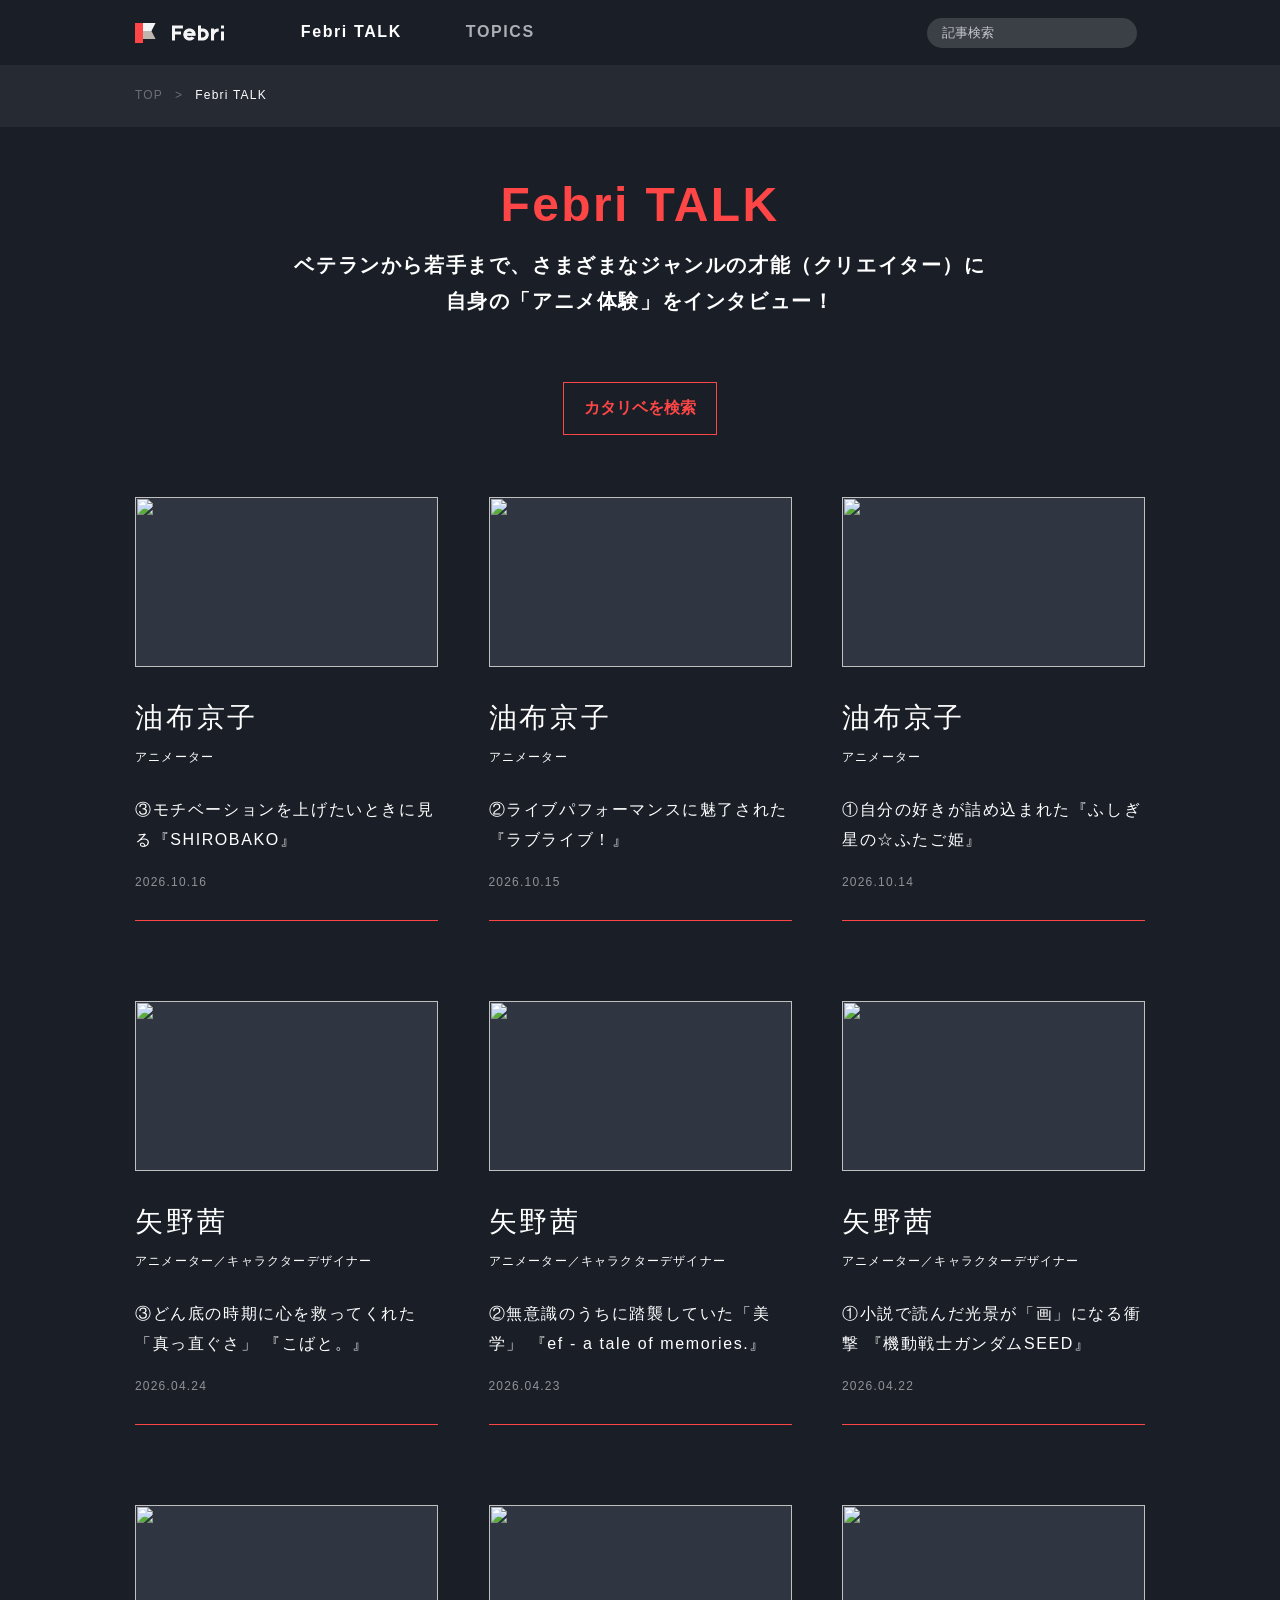
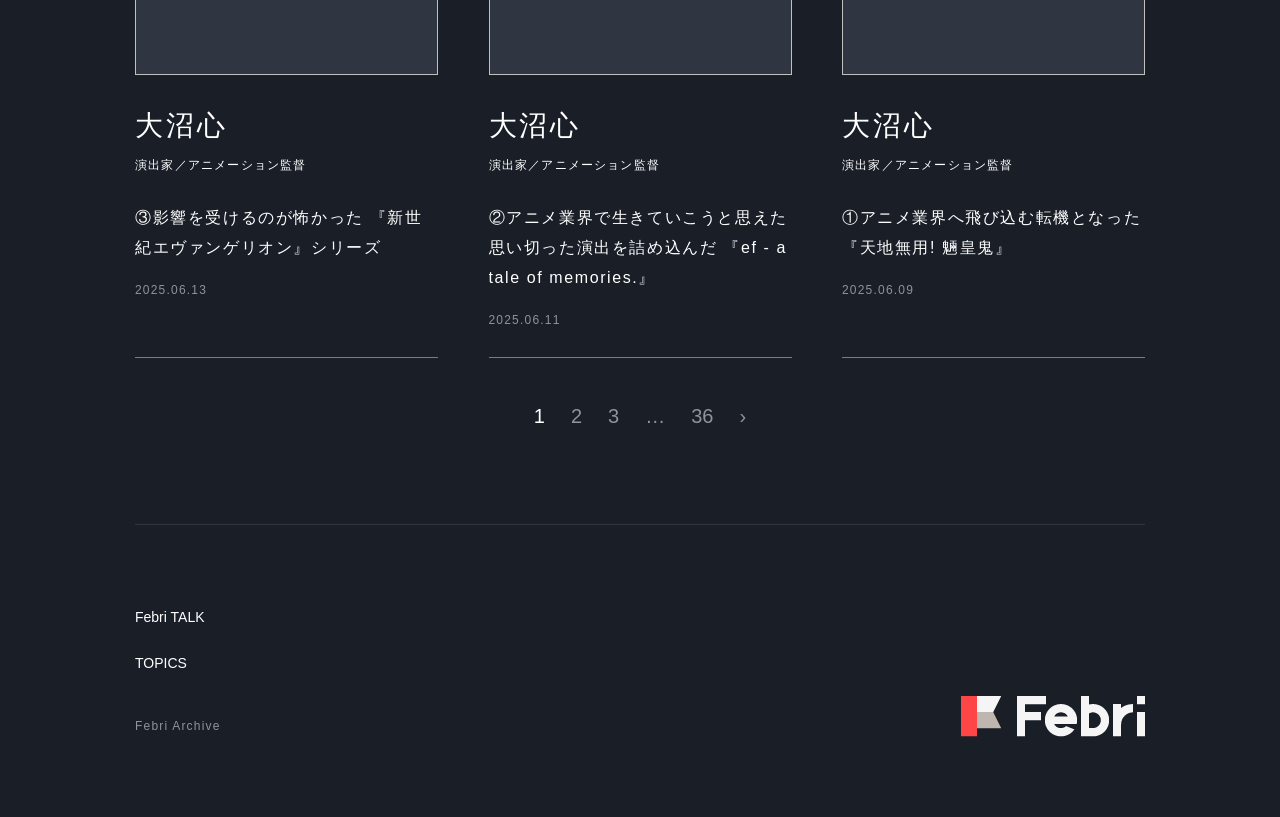
==== commit 2cdb01a8: "feat: 依原站調整首頁、列表與文章頁 UI - 首頁：分類區塊改為原站的列表版型與標題樣式，最新文章輪播加入左右切換與直排標籤 - 列表頁：卡片字重與紅色分隔線比照原站，加入每頁 9 筆的分頁與網" ====
--- a/talk/index.html
+++ b/talk/index.html
@@ -1,6 +1,6 @@
 <!doctype html>
-<html lang="ja"><head><meta charset="utf-8"><meta name="viewport" content="width=device-width,initial-scale=1"><title>Febri TALK | Febri Archive</title><link rel="stylesheet" href="/static/site.css"></head><body><header class="site-header"><div class="nav-wrap"><a href="/" class="brand">Febri Archive</a><nav aria-label="カテゴリ"><a href="/talk/" aria-current="page">Febri TALK</a><a href="/topics/">TOPICS</a></nav></div></header>
-<div class="crumb"><div><a href="/">TOP</a>　›　Febri TALK</div></div><main class="listing talk"><header class="intro"><h1>Febri TALK</h1><p>ベテランから若手まで、さまざまなジャンルの才能（クリエイター）に<br>自身の「アニメ体験」をインタビュー！</p><a class="jump" href="#archive-search">カタリベを検索</a></header><section class="card-grid" aria-label="記事一覧">
+<html lang="ja"><head><meta charset="utf-8"><meta name="viewport" content="width=device-width,initial-scale=1"><title>Febri TALK | Febri Archive</title><link rel="stylesheet" href="/static/site.css"><link rel="icon" href="/favicon.ico" sizes="any"><link rel="apple-touch-icon" href="/assets/febri-ui/shortcut_icon.png"></head><body><header class="site-header"><div class="nav-wrap"><a href="/" class="brand">Febri Archive</a><nav aria-label="カテゴリ"><a href="/talk/" aria-current="page">Febri TALK</a><a href="/topics/">TOPICS</a></nav></div></header>
+<div class="crumb"><div><a href="/">TOP</a><span class="sep">&gt;</span><span>Febri TALK</span></div></div><main class="listing talk"><header class="intro"><h1>Febri TALK</h1><p>ベテランから若手まで、さまざまなジャンルの才能（クリエイター）に<br>自身の「アニメ体験」をインタビュー！</p><a class="jump" href="#archive-search">カタリベを検索</a></header><section class="card-grid" aria-label="記事一覧">
 <article class="card" data-search="油布京子 アニメーター アニメーターになってからは見るたびに理解度が増していく ――3本目は『shirobako』。これも見ていたのは 油布京子 アニメーター ③モチベーションを上げたいときに見る『shirobako』"><a href="/articles/talk/yufukyoko3/"><picture><source media="(max-width: 767px)" srcset="/assets/talk/bfe54fd1014131e6827c556cb4bfda48be2625985ec493d98727eae7af503ced.jpg"><img src="/assets/talk/d746b6b550d896e172cfeee77522ff3242614eb90928e9e505bcc3be162726e4.jpg" loading="lazy" alt=""></picture><div><h2>油布京子</h2><small>アニメーター</small><p>③モチベーションを上げたいときに見る『SHIROBAKO』</p><time>2026.10.16</time></div></a></article>
 <article class="card" data-search="油布京子 アニメーター 室田雄平さんが描くキャラクターは衝撃的なくらい可愛い ――2本目は『ラブライブ！』シリーズ。アニメ版の1作目が 油布京子 アニメーター ②ライブパフォーマンスに魅了された『ラブライブ！』"><a href="/articles/talk/yufukyoko2/"><picture><source media="(max-width: 767px)" srcset="/assets/talk/bfe54fd1014131e6827c556cb4bfda48be2625985ec493d98727eae7af503ced.jpg"><img src="/assets/talk/d746b6b550d896e172cfeee77522ff3242614eb90928e9e505bcc3be162726e4.jpg" loading="lazy" alt=""></picture><div><h2>油布京子</h2><small>アニメーター</small><p>②ライブパフォーマンスに魅了された『ラブライブ！』</p><time>2026.10.15</time></div></a></article>
 <article class="card" data-search="油布京子 アニメーター 心に刺さった「プリンセスらしくないプリンセス」 ――子供の頃に見て、今でも覚えているアニメ作品というと、どのあ 油布京子 アニメーター ①自分の好きが詰め込まれた『ふしぎ星の☆ふたご姫』"><a href="/articles/talk/yufukyoko1/"><picture><source media="(max-width: 767px)" srcset="/assets/talk/bfe54fd1014131e6827c556cb4bfda48be2625985ec493d98727eae7af503ced.jpg"><img src="/assets/talk/d746b6b550d896e172cfeee77522ff3242614eb90928e9e505bcc3be162726e4.jpg" loading="lazy" alt=""></picture><div><h2>油布京子</h2><small>アニメーター</small><p>①自分の好きが詰め込まれた『ふしぎ星の☆ふたご姫』</p><time>2026.10.14</time></div></a></article>
@@ -322,5 +322,5 @@
 <article class="card" data-search="武井克弘 プロデューサー プロデューサーに対する興味、そして映画への愛を自覚した ――3本目の細田守監督の『時をかける少女（以下、時かけ 武井克弘 プロデューサー ③『時をかける少女』 「アニメで映画を作ることができる」という衝撃と発見"><a href="/articles/talk/takei_katsuhiro_3_68/"><picture><img src="/assets/talk/1f938645fa4fd46ca1d5a75f81e942a75a05de039f4c4d443fd87eafe6416c74.jpg" loading="lazy" alt=""></picture><div><h2>武井克弘</h2><small>プロデューサー</small><p>③『時をかける少女』 「アニメで映画を作ることができる」という衝撃と発見</p><time>2021.03.17</time></div></a></article>
 <article class="card" data-search="じん 音楽家／小説家／シナリオライター 『カゲロウプロジェクト』の 原点のひとつになった意外な一作 ――じんさんが影響を受けたアニメ作品を、幼少期から じん 音楽家／小説家／シナリオライター ①「友情」の力に打ちのめされた 『ザ☆ドラえもんズ 怪盗ドラパン謎の挑戦状！』"><a href="/articles/talk/jin_1/"><picture><source media="(max-width: 767px)" srcset="/assets/talk/732e4f45c725fc6a7ece7fb706d430e7cde9fb01763e313124507911247f5744.png"><img src="/assets/talk/e1b75d8fc8ed146254bce9396ba091ecfc70c328b734d6085506561bb68dc839.jpg" loading="lazy" alt=""></picture><div><h2>じん</h2><small>音楽家／小説家／シナリオライター</small><p>①「友情」の力に打ちのめされた 『ザ☆ドラえもんズ 怪盗ドラパン謎の挑戦状！』</p><time>2021.03.16</time></div></a></article>
 <article class="card" data-search="じん 音楽家／小説家／シナリオライター モノ作りをする上での姿勢、スタンスを学んだ ――地元ではアニメがあまり放送されていなかったという話が出ましたが じん 音楽家／小説家／シナリオライター ②ハードボイルドな世界観に痺れた 『カウボーイビバップ』"><a href="/articles/talk/jin_2-561/"><picture><source media="(max-width: 767px)" srcset="/assets/talk/732e4f45c725fc6a7ece7fb706d430e7cde9fb01763e313124507911247f5744.png"><img src="/assets/talk/e1b75d8fc8ed146254bce9396ba091ecfc70c328b734d6085506561bb68dc839.jpg" loading="lazy" alt=""></picture><div><h2>じん</h2><small>音楽家／小説家／シナリオライター</small><p>②ハードボイルドな世界観に痺れた 『カウボーイビバップ』</p><time>2021.03.16</time></div></a></article>
-<article class="card" data-search="じん 音楽家／小説家／シナリオライター これと『ザ☆ドラえもんズ』を掛け合わせると 『カゲロウプロジェクト』になるんです（笑） ――3本目は今敏監督の じん 音楽家／小説家／シナリオライター ③先が読めない展開に夢中になった 『東京ゴッドファーザーズ』"><a href="/articles/talk/jin_3-876/"><picture><source media="(max-width: 767px)" srcset="/assets/talk/732e4f45c725fc6a7ece7fb706d430e7cde9fb01763e313124507911247f5744.png"><img src="/assets/talk/e1b75d8fc8ed146254bce9396ba091ecfc70c328b734d6085506561bb68dc839.jpg" loading="lazy" alt=""></picture><div><h2>じん</h2><small>音楽家／小説家／シナリオライター</small><p>③先が読めない展開に夢中になった 『東京ゴッドファーザーズ』</p><time>2021.03.16</time></div></a></article></section><p class="empty" hidden>該当する記事がありません。</p></main>
-<footer><a href="/">Febri Archive</a></footer><script src="/static/site.js"></script></body></html>
+<article class="card" data-search="じん 音楽家／小説家／シナリオライター これと『ザ☆ドラえもんズ』を掛け合わせると 『カゲロウプロジェクト』になるんです（笑） ――3本目は今敏監督の じん 音楽家／小説家／シナリオライター ③先が読めない展開に夢中になった 『東京ゴッドファーザーズ』"><a href="/articles/talk/jin_3-876/"><picture><source media="(max-width: 767px)" srcset="/assets/talk/732e4f45c725fc6a7ece7fb706d430e7cde9fb01763e313124507911247f5744.png"><img src="/assets/talk/e1b75d8fc8ed146254bce9396ba091ecfc70c328b734d6085506561bb68dc839.jpg" loading="lazy" alt=""></picture><div><h2>じん</h2><small>音楽家／小説家／シナリオライター</small><p>③先が読めない展開に夢中になった 『東京ゴッドファーザーズ』</p><time>2021.03.16</time></div></a></article></section><nav class="pagination" aria-label="ページ" hidden></nav><p class="empty" hidden>該当する記事がありません。</p></main>
+<footer class="site-footer"><div><div><ul><li><a href="/talk/">Febri TALK</a></li><li><a href="/topics/">TOPICS</a></li></ul><small>Febri Archive</small></div><a class="footer-logo" href="/">Febri Archive</a></div></footer><script src="/static/site.js"></script></body></html>
--- a/static/site.css
+++ b/static/site.css
@@ -1,143 +1,322 @@
 :root {
   color-scheme: dark;
   --paper: #191e27;
+  --panel: #252a33;
   --red: #ff4646;
   --muted: #acafb5;
+  --date: #919397;
+  --tag: #9ea0a4;
+  --line: rgb(255 255 255 / .1);
   --column: min(1010px, calc(100% - 60px));
+  --body: min(640px, var(--column));
 }
 * { box-sizing: border-box; }
+html { scroll-padding-top: 80px; }
 body { margin: 0; background: var(--paper); color: white; font-family: "Red Hat Display", "Noto Sans JP", "Yu Gothic", Meiryo, sans-serif; line-height: 1.8; }
 a { color: inherit; text-decoration: none; }
 a:hover { color: var(--red); }
-a:focus-visible, input:focus-visible { outline: 2px solid currentColor; outline-offset: 3px; }
+a:focus-visible, input:focus-visible, button:focus-visible { outline: 2px solid currentColor; outline-offset: 3px; }
 img { max-width: 100%; }
-.site-header { background: var(--paper); }
-.nav-wrap, .crumb > div, .listing, .home-category { width: var(--column); margin-inline: auto; }
-.nav-wrap { min-height: 65px; display: flex; align-items: center; justify-content: space-between; gap: 2rem; }
+[hidden] { display: none !important; }
+
+/* ---------- header ---------- */
+.site-header { position: sticky; top: 0; z-index: 50; background: var(--paper); }
+.nav-wrap, .crumb > div, .listing, .site-footer > div { width: var(--column); margin-inline: auto; }
+.nav-wrap { min-height: 65px; display: flex; align-items: center; gap: clamp(32px, 6vw, 92px); }
+.nav-wrap nav { margin-right: auto; }
 .brand { width: 89px; height: 28px; flex: none; background: url("/assets/febri-ui/logo_header_2x.png") left center / contain no-repeat; overflow: hidden; font-size: 0; }
-.nav-wrap nav { display: flex; gap: clamp(24px, 5vw, 80px); font-weight: 700; letter-spacing: .06em; color: var(--muted); }
+.nav-wrap nav { display: flex; gap: clamp(24px, 5vw, 80px); font-weight: 700; letter-spacing: .1em; color: var(--muted); }
 .nav-wrap nav a.active, .nav-wrap nav [aria-current] { color: white; }
+.nav-wrap nav a:hover { color: var(--red); }
 .archive-filter { display: flex; align-items: center; gap: 8px; }
-.archive-filter input { border: 0; border-radius: 20px; padding: 7px 15px; background: #393d45; color: white; width: 210px; }
+.archive-filter input { border: 0; border-radius: 30px; height: 30px; padding: 0 15px; background: #3b4047; color: white; width: 210px; }
 .archive-filter input::placeholder { color: #c4c6cb; }
 #result-count { font-size: 12px; }
-.crumb, .breadcrumb { background: #252a33; font-size: 12px; }
+.menu-toggle { display: none; }
+
+/* ---------- breadcrumb ---------- */
+.crumb, .breadcrumb { background: var(--panel); font-size: 12px; letter-spacing: .1em; }
 .crumb > div, .breadcrumb { padding-block: 20px; }
-.crumb a, .breadcrumb a { color: var(--muted); }
+.crumb a, .breadcrumb a { color: #6c6f75; }
+.crumb a:hover, .breadcrumb a:hover { color: var(--red); }
+.crumb .sep, .breadcrumb .sep { color: #6c6f75; margin-inline: 12px; }
+
+/* ---------- listing pages ---------- */
 .intro { text-align: center; padding: 49px 0 62px; }
-.intro h1, .home-category > h2 { margin: 0; color: var(--red); font-size: 48px; letter-spacing: .05em; line-height: 1.2; }
+.intro h1 { margin: 0; color: var(--red); font-size: 48px; letter-spacing: .05em; line-height: 1.2; }
 .intro p { font-size: 20px; letter-spacing: .08em; font-weight: 700; margin: 14px auto 0; }
 .jump { display: inline-block; padding: 11px 20px; border: 1px solid var(--red); color: var(--red); font-weight: 700; }
 .jump:hover { background: var(--red); color: var(--paper); }
 .intro .jump { margin-top: 63px; }
 .topics .intro { padding-bottom: 136px; }
-.card-grid { display: grid; grid-template-columns: repeat(3, minmax(0, 1fr)); gap: 54px 5%; }
+.card-grid { display: grid; grid-template-columns: repeat(3, minmax(0, 1fr)); gap: 80px 5%; }
+.card { border-bottom: 1px solid var(--red); padding-bottom: 30px; }
 .card a, picture, picture img { display: block; }
-.card picture, .no-image { aspect-ratio: 16/9; background: #303641; }
+.card a:hover { color: var(--red); }
+.card picture, .no-image { position: relative; aspect-ratio: 16/9; background: #303641; overflow: hidden; }
+.card picture::after, .box_list figure::after { content: ""; position: absolute; inset: 0; background: var(--red); opacity: 0; transition: opacity .2s; }
+.card a:hover picture::after, .box_list a:hover figure::after { opacity: .7; }
 .card img { width: 100%; height: 100%; object-fit: cover; }
-.card h2 { font-size: 28px; line-height: 1.5; font-weight: 500; letter-spacing: .06em; margin: 28px 0 0; }
-.card small { font-size: 12px; letter-spacing: .06em; }
+.card a > div { min-width: 0; overflow-wrap: anywhere; }
+.card h2 { font-size: 28px; line-height: 42px; font-weight: 400; letter-spacing: .1em; margin: 30px 0 0; }
+.card small { display: block; font-size: 12px; line-height: 36px; letter-spacing: .1em; }
 .card small:empty { display: none; }
-.card p { display: -webkit-box; -webkit-box-orient: vertical; -webkit-line-clamp: 3; overflow: hidden; font-weight: 600; letter-spacing: .06em; margin: 22px 0 0; }
-.card time { display: block; color: var(--muted); font-size: 12px; margin-top: 20px; }
-.empty, footer { text-align: center; padding: 32px; }
-footer { border-top: 1px solid #393e46; margin-top: 76px; font-size: 13px; }
-body:has(.home) .site-header { display: none; }
-.cover { max-width: 1200px; margin: auto; display: grid; grid-template-columns: 43.33% 56.67%; height: min(780px, 65vw); }
+.card p { display: -webkit-box; -webkit-box-orient: vertical; -webkit-line-clamp: 3; overflow: hidden; font-size: 16px; line-height: 30px; letter-spacing: .1em; margin: 20px 0; }
+.card time { display: block; color: var(--date); font-size: 12px; letter-spacing: .1em; line-height: 1.2; }
+.card a:hover time { color: var(--red); }
+.empty { text-align: center; padding: 32px; }
+.pagination { margin-top: 40px; display: flex; justify-content: center; flex-wrap: wrap; font-size: 20px; }
+.pagination a, .pagination span { padding: 0 13px; color: var(--date); margin-bottom: 10px; }
+.pagination a:hover { color: var(--red); }
+.pagination [aria-current] { color: white; }
+
+/* ---------- home ---------- */
+body:has(.home) .site-header { position: fixed; inset: 0 0 auto; transform: translateY(-100%); transition: transform .25s; }
+body:has(.home) .site-header.is-stuck { transform: none; }
+.cover { max-width: 1200px; margin: auto; display: grid; grid-template-columns: 43.33% 56.67%; height: min(850px, 70.8vw); }
 .cover-menu { position: relative; }
-.cover-menu nav { display: grid; gap: 25px; padding: 95px 0 0 15%; }
-.cover-menu nav a { font-size: 30px; letter-spacing: .06em; }
-.cover-menu nav a::before { content: "– "; color: var(--red); font-weight: 900; }
-.cover-menu small { font-size: 10px; letter-spacing: normal; }
-.cover-menu picture { position: absolute; bottom: 14%; left: 0; width: 107%; }
+.cover-menu nav { display: grid; justify-items: start; gap: 35px; padding: 107px 0 0 80px; }
+.cover-menu nav a { position: relative; padding-left: 30px; font-size: 30px; font-weight: 500; letter-spacing: 3px; line-height: 40px; }
+.cover-menu nav a::before { content: ""; position: absolute; left: 0; top: 50%; width: 15px; height: 5px; margin-top: -2px; background: var(--red); }
+.cover-menu small { padding-left: 6px; font-size: 10px; font-weight: 700; letter-spacing: normal; }
+.cover-menu picture { position: absolute; bottom: 21%; left: 0; width: 107%; }
 .cover-art { width: 100%; height: 100%; min-height: 0; object-fit: cover; object-position: top; }
-.recent { position: relative; margin-top: max(-110px,-9vw); background: linear-gradient(transparent min(110px,9vw),var(--red) 0); padding-bottom: 32px; }
-.rail { display: flex; gap: 40px; overflow-x: auto; padding: 0 max(25px,calc((100% - 1280px)/2)) 16px; scroll-snap-type: x proximity; }
-.rail a { flex: 0 0 320px; background: var(--paper); scroll-snap-align: center; }
-.rail img { display: block; aspect-ratio: 16/9; object-fit: cover; width: 100%; }
-.rail strong, .rail small { display: block; padding: 16px 24px 0; }
-.rail small { padding-bottom: 18px; color: var(--muted); }
-.recent h2 { text-align: center; letter-spacing: .12em; }
-.home-category { padding: 72px 0 0; }
-.home-category > h2 { margin-bottom: 40px; }
-.home-category .jump { margin-top: 30px; }
+.recent { position: relative; margin-top: -180px; padding: 0 0 42px 80px; background: linear-gradient(transparent 180px, var(--red) 180px); }
+.recent::before { content: ""; position: absolute; left: 0; top: 110px; bottom: 0; width: 80px; background: var(--red); }
+.recent-label { position: absolute; left: 0; bottom: 100px; width: 80px; writing-mode: vertical-rl; display: flex; align-items: center; color: var(--paper); font-size: 12px; font-weight: 700; letter-spacing: .08em; line-height: 80px; }
+.rail { display: flex; gap: 40px; overflow-x: auto; scroll-snap-type: x mandatory; scroll-behavior: smooth; scrollbar-width: none; }
+.rail::-webkit-scrollbar { display: none; }
+.rail > a { flex: 0 0 320px; display: flex; flex-direction: column; scroll-snap-align: start; }
+.rail > a:hover { color: white; }
+.rail img { display: block; height: 180px; width: 100%; object-fit: cover; }
+.rail > a > div { flex: 1; min-height: 260px; padding: 30px; background: var(--paper); margin-top: -2px; }
+.rail strong { display: -webkit-box; -webkit-box-orient: vertical; -webkit-line-clamp: 4; overflow: hidden; font-size: 20px; font-weight: 400; line-height: 36px; letter-spacing: .1em; }
+.rail .meta { display: block; margin-top: 20px; font-size: 12px; letter-spacing: .1em; }
+.rail .cat { color: var(--red); padding-right: 20px; }
+.rail time { color: var(--date); }
+.rail > a:hover time { color: var(--red); }
+.rail-button { position: absolute; z-index: 2; top: 179px; width: 50px; height: 80px; border: 0; background: white; color: var(--paper); cursor: pointer; }
+.rail-button::before { content: ""; display: block; width: 14px; height: 14px; margin: auto; border: solid currentColor; border-width: 0 0 2px 2px; transform: translateX(3px) rotate(45deg); }
+.rail-prev { left: 0; }
+.rail-next { right: 0; }
+.rail-next::before { transform: translateX(-3px) rotate(-135deg); }
+.rail-button:disabled { opacity: .35; cursor: default; }
+.home-category { width: var(--body); margin-inline: auto; }
+.title_news { position: relative; display: flex; align-items: center; margin: 80px 0 56px; color: var(--red); font-size: 40px; line-height: 46px; letter-spacing: 5px; }
+.title_news::before { content: ""; position: absolute; left: -60px; top: 50%; width: 40px; height: 5px; margin-top: -2.5px; background: var(--red); }
+.title_news span { padding-left: 15px; font-family: "Noto Sans JP", sans-serif; font-size: 12px; letter-spacing: normal; }
+.home-category .card-grid { display: block; }
+.home-category .card { border: 0; border-top: 1px solid var(--line); padding: 56px 0; }
+.home-category .card:last-child { border-bottom: 1px solid var(--line); }
+.home-category .card a { display: flex; justify-content: space-between; }
+.home-talk .card picture { flex: 0 0 165px; aspect-ratio: 1; }
+.home-talk .card a > div { width: 440px; }
+.home-category .card h2 { margin: 0 0 15px; }
+.home-category .card small { line-height: 1.5; }
+.home-talk .card p { font-size: 20px; line-height: 28px; margin: 15px 0; -webkit-line-clamp: 2; }
+.home-topics .card picture { flex: 0 0 48%; align-self: flex-start; }
+.home-topics .card a > div { width: 48%; }
+.home-topics .card h2 { padding-bottom: 15px; margin-bottom: 10px; }
+.home-topics .card p { margin: 0 0 15px; }
+.home-category .jump { display: block; margin-top: 56px; padding: 25px; text-align: center; font-size: 20px; font-weight: 400; letter-spacing: 3px; }
+
+/* ---------- footer ---------- */
+.site-footer { margin-top: 80px; }
+.site-footer > div { display: flex; justify-content: space-between; align-items: flex-end; padding: 80px 0; border-top: 1px solid var(--line); }
+.site-footer ul { margin: 0; padding: 0; list-style: none; display: grid; gap: 20px; font-size: 14px; }
+.site-footer small { display: block; margin-top: 40px; color: var(--date); font-size: 12px; letter-spacing: .1em; }
+.footer-logo { display: block; width: 184px; height: 41px; background: url("/assets/febri-ui/logo_footer.png") center / contain no-repeat; font-size: 0; }
+.footer-logo:hover { background-image: url("/assets/febri-ui/logo_footer_hover.png"); }
+
+/* ---------- article ---------- */
 .article { max-width: 1200px; margin: auto; }
-.breadcrumb { margin: 0; padding-inline: max(20px,calc((100% - 1010px)/2)); }
-.article-hero { display: block; width: 100%; max-height: 600px; object-fit: cover; }
+.breadcrumb { margin: 0; padding-inline: max(20px, calc((100% - 1010px) / 2)); }
+.crumb span:last-child, .breadcrumb span:last-child { color: white; }
+.article-hero { display: block; width: 100%; height: auto; }
 .article:has(.detailB_box_banner_sp) > .article-hero { display: none; }
-.article .box_banner { color: #191e27; background: var(--red); padding: 65px max(32px,8%); }
-.article .detailB_box_banner_sp { background: var(--red) url("/assets/febri-ui/bg_detail_b.png") right center / auto 100% no-repeat; padding: 76px 33% 46px 8%; }
-.box_banner_head_image { float: right; width: 120px; }
+:where(.article > .content > .content) > *, .page-break { width: var(--body); margin-inline: auto; }
+.article .box_banner { position: relative; width: min(720px, var(--column)); margin: -100px 0 0 max(calc(50% - 400px), calc((100% - var(--column)) / 2)); padding: 80px; color: var(--paper); background: var(--red); }
+.article .detailB_box_banner_sp { width: min(1040px, 100%); margin: 0 auto; background: var(--red); padding: 80px calc(min(320px, 30%) + 40px) 80px max(15px, calc(50% - 505px)); }
+.article .detailB_box_banner_sp::after { content: ""; position: absolute; top: 0; right: 0; bottom: 0; width: min(320px, 30%); background: url("/assets/febri-ui/bg_detail_b.png") left top / cover no-repeat; }
+.detailB_box_banner_head_sp { display: flex; flex-direction: row-reverse; justify-content: space-between; gap: 24px; }
+.box_banner_head_image { flex: 0 0 120px; width: 120px; }
 .box_banner_head_image img { width: 100%; display: block; }
-.box_banner .cat, .box_banner .date, .foot { font-size: 12px; }
-.box_banner .cat { color: white; margin-right: 12px; }
-.box_banner h2 { font-size: 40px; line-height: 1.5; margin: 16px 0 32px; }
-.box_banner h2 span { font-size: 16px; font-weight: normal; }
-.box_banner_content { clear: both; }
-.box_banner_content::before { content: ""; display: block; width: 40px; border-top: 1px solid; margin: 32px 0 46px; }
-.box_banner .des { font-size: 18px; line-height: 2; letter-spacing: .06em; }
-.box_banner .ttl { font-size: 20px; }
-.list-tag { display: flex; gap: 5px; flex-wrap: wrap; list-style: none; padding: 0; }
-.list-tag a { display: inline-block; border: 1px solid; padding: 2px 10px; font-size: 12px; }
-.article .detail, .article .box-profile, .article .related_post, .article .related-profile, .article .list-outlink, .page-break { width: var(--column); margin: 64px auto; }
-.article .detail { line-height: 2; letter-spacing: .04em; }
+.box_banner .cat, .box_banner .date, .box_banner .foot { font-size: 12px; letter-spacing: .1em; font-weight: 500; }
+.box_banner .cat { color: white; margin-right: 10px; }
+.box_banner_head .title { position: relative; padding-top: 15px; }
+.box_banner_head .title::after { content: ""; position: absolute; left: 0; bottom: -40px; width: 40px; border-top: 1px solid var(--paper); }
+.box_banner h2 { font-size: 40px; line-height: 1.5; margin: 0 0 8px; }
+.box_banner h2 span { font-size: 18px; font-weight: normal; }
+.box_banner_head { padding-bottom: 40px; }
+.box_banner_content { padding-top: 40px; }
+.box_banner .ttl { margin: 0 0 25px; font-size: 20px; line-height: 36px; letter-spacing: .1em; }
+.box_banner .des p { margin: 0; padding-bottom: 20px; font-size: 18px; line-height: 36px; letter-spacing: .1em; }
+.box_banner .foot { margin: 0 0 15px; }
+.box_banner .foot:empty { display: none; }
+.box_banner_footer { padding-top: 25px; }
+.list-tag { display: flex; gap: 12px 5px; flex-wrap: wrap; list-style: none; padding: 0; margin: 0; }
+.list-tag a { display: inline-block; border: 1px solid; padding: 5px 10px; font-size: 12px; line-height: 1.2; }
+.list-tag a::before, .list_tag a::before { content: "#"; padding-right: 3px; }
+.list-tag a:hover { color: white; }
+.article .detail { margin-top: 80px; }
+.article .box_banner:not(.detailB_box_banner_sp) ~ .detail { margin-top: 160px; }
+.box_list_b_content { margin-bottom: 80px; }
+.detail p, .detail li { font-size: 17px; line-height: 36px; letter-spacing: .1em; overflow-wrap: anywhere; }
+.detail p { margin: 0 0 50px; }
+.detail p:last-child { margin-bottom: 0; }
+.blocks_general { margin-bottom: 50px; }
 .detail img, .related img, .info img { height: auto; max-width: 100%; }
-.detail a, .related-profile a { text-decoration: underline; }
-.title_h3, .ttl-box { color: var(--red); margin-top: 3em; }
-.related { display: grid; grid-template-columns: repeat(2,minmax(0,1fr)); gap: 24px; }
+.detail .image { margin-bottom: 50px; }
+.detail figure { margin: 0; }
+.detail blockquote { margin: 20px 0 0; padding-left: 15px; border-left: 1px solid var(--tag); color: var(--tag); }
+.detail blockquote p { font-size: 14px; line-height: 28px; margin: 0; }
+.detail a { color: var(--red); text-decoration: underline; }
+.detail a:hover { text-decoration: none; }
+.detail iframe { max-width: 100%; }
+.detail ul { padding-left: 1.2em; }
+.detail .list-ttl { list-style: none; padding: 0; color: var(--tag); font-size: 12px; }
+.title_h3, .title_h4 { margin: 0 0 40px; color: var(--red); font-size: 22px; font-weight: 400; line-height: 38px; letter-spacing: .1em; }
+.box_bg { background: var(--red); padding: 65px; margin-bottom: 65px; color: var(--paper); }
+.box_bg .title_h3, .box_bg .title_h4 { color: var(--paper); }
+.box_bg_dark { background: #2b3039; color: white; }
+h4.ttl-box { margin: 0 0 35px; color: var(--red); font-size: 24px; line-height: 28.8px; letter-spacing: .1em; }
+.box-profile { margin-bottom: 60px; }
+.box-profile .info { display: flex; justify-content: space-between; margin-bottom: 40px; }
+.box-profile .info-content { order: 1; width: 65%; }
+.box-profile .info-image { order: 2; width: 30%; }
+.box-profile .title { margin-bottom: 30px; }
+.box-profile .title h4 { margin: 0; padding-bottom: 15px; font-size: 32px; font-weight: 400; letter-spacing: .1em; line-height: 1.15; }
+.box-profile .title p { margin: 0; font-size: 18px; letter-spacing: .1em; }
+.box-profile .description p { margin: 0; padding-bottom: 20px; font-size: 16px; line-height: 30px; letter-spacing: .1em; }
+.box-profile .description p:last-child { padding-bottom: 0; }
+.box-profile .description a, .related-profile a { color: var(--red); text-decoration: underline; }
+.box-profile .description a { font-size: 12px; }
+.box-profile .info-footer:empty { display: none; }
+.related-profile { margin-bottom: 60px; }
+.related-profile h4 { margin: 0 0 25px; font-size: 18px; letter-spacing: .1em; }
+.list-related-profile { list-style: none; margin: 0; padding: 0; display: grid; gap: 15px; }
+.list-related-profile a { font-size: 18px; letter-spacing: .1em; line-height: 1.5; }
+.related-profile a:hover { text-decoration: none; }
+.related_post { padding-top: 80px; }
+.related_post h2.title { margin: 0; padding-bottom: 40px; font-size: 24px; font-weight: 400; letter-spacing: .1em; }
+.box_list { padding: 56px 0; border-top: 1px solid var(--line); }
+.box_list > a { display: flex; gap: 36px; }
+.box_list > a:hover { color: var(--red); }
+.box_list_img { flex: 0 0 284px; }
+.box_list figure { position: relative; margin: 0; aspect-ratio: 16/9; }
+.box_list figure img { display: block; width: 100%; height: 100%; object-fit: cover; }
+.box_list_content { min-width: 0; }
+.cataribe_name { margin-bottom: 15px; font-size: 20px; }
+.box_list_title h4 { margin: -5px 0 0; font-size: 20px; font-weight: 400; line-height: 30px; letter-spacing: .1em; }
+.box_list_footer span { color: var(--date); font-size: 12px; letter-spacing: .1em; }
+.list-outlink .box-outlink { display: flex; align-items: center; padding: 40px 0; border-top: 1px solid var(--line); }
+.list-outlink .box-outlink:has(.list_social) { display: none; }
+.outlink-title { width: 10%; flex: none; font-size: 12px; letter-spacing: .1em; }
+.outlink-content { flex: 1; }
+.list_tag ul.tags { display: flex; flex-wrap: wrap; gap: 15px 10px; list-style: none; margin: 0; padding: 0; }
+.list_tag ul.tags li { border: 1px solid var(--tag); padding: 2px 7px 4px; line-height: 1.2; }
+.list_tag ul.tags a { color: var(--tag); font-size: 12px; }
+.list_tag ul.tags li:hover { border-color: var(--red); }
+.list_tag ul.tags li:hover a { color: var(--red); }
 .article .ads, .article .sidebar, .article .sns, .article .list_social { display: none; }
+
+/* ---------- mobile ---------- */
 @media (max-width: 767px) {
-  :root { --column: calc(100% - 30px); }
-  body:has(.home) .site-header { display: block; }
-  .nav-wrap { position: relative; min-height: 44px; justify-content: center; flex-wrap: wrap; gap: 0; width: 100%; padding-top: 8px; }
-  .brand { width: 67px; height: 26px; background-image: url("/assets/febri-ui/logo_header_sp_2x.png"); }
-  .nav-wrap nav { width: 100%; justify-content: space-evenly; background: #30343c; font-size: 12px; margin-top: 7px; padding: 5px; }
+  :root { --column: calc(100% - 30px); --body: var(--column); }
+  html { scroll-padding-top: 100px; }
+  body:has(.home) .site-header { position: sticky; transform: none; }
+  .nav-wrap { position: relative; min-height: 44px; justify-content: center; flex-wrap: wrap; gap: 0; width: 100%; }
+  .brand { width: 67px; height: 26px; margin-block: 8px; background-image: url("/assets/febri-ui/logo_header_sp_2x.png"); }
+  .menu-toggle { display: block; position: absolute; top: 8px; left: 12px; padding: 4px 2px; background: transparent; color: white; font: 12px/1.5 sans-serif; border: 0; cursor: pointer; }
+  .nav-wrap nav { width: 100%; justify-content: space-evenly; background: #30343c; font-size: 12px; padding: 5px; }
   .archive-filter { position: absolute; top: 8px; right: 12px; }
-  .archive-filter input { width: 66px; font-size: 11px; }
-  .archive-filter input:focus { width: min(180px,48vw); }
+  .archive-filter input { width: 66px; height: 26px; padding: 0 10px; font-size: 11px; }
+  .archive-filter input:focus { width: min(180px, 48vw); }
   #result-count { position: absolute; right: 0; top: 100%; background: var(--paper); white-space: nowrap; }
   .crumb > div, .breadcrumb { padding-block: 8px; font-size: 10px; }
+  .crumb .sep, .breadcrumb .sep { margin-inline: 6px; }
+  .breadcrumb span:last-child { display: inline-block; max-width: 25ch; overflow: hidden; text-overflow: ellipsis; white-space: nowrap; vertical-align: bottom; }
   .intro { padding: 54px 0 40px; }
   .intro h1 { font-size: 34px; }
   .intro p { font-size: 14px; line-height: 1.75; margin-top: 18px; }
   .intro .jump { margin-top: 24px; font-size: 13px; }
   .topics .intro { padding-bottom: 78px; }
   .card-grid { display: block; }
-  .card { border-top: 1px solid var(--red); padding: 27px 0; }
-  .card a { display: grid; grid-template-columns: 30% 1fr; gap: 5%; }
+  .card { border-bottom: 0; border-top: 1px solid var(--red); padding: 27px 0; }
+  .card:last-child { border-bottom: 1px solid var(--red); }
+  .card a { display: grid; grid-template-columns: 30% minmax(0, 1fr); gap: 5%; }
   .card picture, .no-image { aspect-ratio: 1; }
-  .card h2 { font-size: 22px; margin: 0; }
-  .card small, .card time { font-size: 10px; }
-  .card p { font-size: 13px; margin-top: 7px; }
-  .card time { margin-top: 15px; }
+  .card h2 { font-size: 22px; line-height: 1.5; margin: 0; }
+  .card small { font-size: 10px; line-height: 2; }
+  .card time { font-size: 10px; }
+  .card p { font-size: 13px; line-height: 1.75; margin: 7px 0 12px; }
+  .pagination { font-size: 16px; }
   .cover { display: flex; flex-direction: column-reverse; height: auto; }
   .cover-menu nav { display: none; }
   .cover-menu picture { position: static; width: var(--column); margin: auto; }
   .cover-menu img { width: 100%; }
   .cover-art { height: auto; }
-  .recent { margin-top: 65px; }
-  .rail { gap: 15px; padding-inline: 15px; }
-  .rail a { flex-basis: 78vw; }
-  .article .box_banner { padding: 30px 15px; }
-  .article .detailB_box_banner_sp { background: var(--red); margin-right: 15%; border-top: 46px solid transparent; border-image: url("/assets/febri-ui/bg_detail_b_sp.png") 80 0 0 stretch; padding-top: 5px; }
-  .box_banner_head_image { float: none; width: 80px; margin: 0 0 22px; }
-  .box_banner h2 { font-size: 24px; margin: 10px 0; }
-  .box_banner h2 span, .box_banner .cat, .box_banner .date { font-size: 10px; }
-  .box_banner .des { font-size: 15px; }
-  .box_banner .ttl { font-size: 17px; }
-  .box_banner_content::before { margin: 20px 0; }
-  .related { grid-template-columns: 1fr; }
+  .recent { margin-top: 40px; padding: 0; background: linear-gradient(var(--red) calc(45px + 30vw), transparent 0); }
+  .recent::before, .rail-button { display: none; }
+  .recent-label { position: static; display: block; width: auto; writing-mode: horizontal-tb; padding-left: 25px; font-size: 10px; line-height: 45px; }
+  .rail { gap: 15px; padding-inline: 15px; scroll-padding-inline: 15px; }
+  .rail > a { flex-basis: 78vw; border-bottom: 1px solid var(--red); }
+  .rail img { height: auto; aspect-ratio: 16/9; }
+  .rail > a > div { min-height: 0; padding: 24px 0 27px; background: none; }
+  .rail strong { font-size: 15px; line-height: 1.8; -webkit-line-clamp: 3; }
+  .rail .meta { margin-top: 6px; font-size: 10px; }
+  .title_news { flex-direction: column; align-items: flex-start; margin: 80px 0 28px; font-size: 8.6vw; line-height: 1.15; }
+  .title_news::before { top: 35%; width: 20px; height: 1px; left: -30px; margin: 0; }
+  .title_news span { padding: 0; margin-top: 13px; font-size: 10px; }
+  .home-category .card { padding: 28px 0; }
+  .home-category .card a { display: flex; }
+  .home-talk .card picture { flex-basis: 30%; }
+  .home-talk .card a > div { width: 65%; }
+  .home-category .card h2 { font-size: 22px; margin-bottom: 6px; }
+  .home-talk .card p { font-size: 13px; line-height: 1.75; margin: 6px 0 10px; }
+  .home-topics .card a { display: block; }
+  .home-topics .card picture { aspect-ratio: 16/9; margin-bottom: 20px; }
+  .home-topics .card a > div { width: 100%; }
+  .home-topics .card p { font-size: 13px; line-height: 1.75; }
+  .home-category .jump { margin-top: 28px; padding: 14px; font-size: 14px; }
+  .site-footer { margin-top: 60px; }
+  .site-footer > div { flex-direction: column; align-items: center; gap: 48px; padding: 48px 0 40px; }
+  .site-footer > div > div { text-align: center; }
+  .site-footer ul { grid-auto-flow: column; gap: 32px; }
+  .site-footer small { margin-top: 24px; }
+  .article .box_banner { width: auto; margin: 0; padding: 30px 15px; }
+  .article .detailB_box_banner_sp { margin-right: 15%; padding: 5px 15px 30px; background: var(--red); border-top: 46px solid transparent; border-image: url("/assets/febri-ui/bg_detail_b_sp.png") 80 0 0 stretch; }
+  .article .detailB_box_banner_sp::after { display: none; }
+  .detailB_box_banner_head_sp { display: block; }
+  .box_banner_head_image { width: 80px; margin: 0 0 22px; }
+  .box_banner h2 { font-size: 20px; margin: 0 0 4px; }
+  .box_banner h2 span, .box_banner .cat, .box_banner .date, .box_banner .foot, .list-tag a { font-size: 10px; }
+  .box_banner_head { padding-bottom: 24px; }
+  .box_banner_head .title::after { bottom: -24px; }
+  .box_banner_content { padding-top: 24px; }
+  .box_banner .ttl { font-size: 16px; line-height: 1.75; margin-bottom: 16px; }
+  .box_banner .des p { font-size: 14px; line-height: 1.9; }
+  .article .detail, .article .box_banner:not(.detailB_box_banner_sp) ~ .detail { margin-top: 48px; }
+  .detail p, .detail li { font-size: 15px; line-height: 30px; }
+  .detail p, .detail .image, .blocks_general { margin-bottom: 36px; }
+  .title_h3, .title_h4 { font-size: 18px; line-height: 32px; margin-bottom: 24px; }
+  .box_bg { padding: 40px 30px; margin-bottom: 40px; }
+  h4.ttl-box { font-size: 20px; margin-bottom: 20px; }
+  .box-profile .info { display: block; }
+  .box-profile .info-image { width: 40%; margin-bottom: 20px; }
+  .box-profile .info-content { width: auto; }
+  .box-profile .title { margin-bottom: 16px; }
+  .box-profile .title h4 { font-size: 24px; padding-bottom: 8px; }
+  .box-profile .title p { font-size: 12px; }
+  .box-profile .description p { font-size: 14px; line-height: 1.9; }
+  .related-profile h4, .list-related-profile a { font-size: 15px; }
+  .related_post { padding-top: 40px; }
+  .related_post h2.title { font-size: 18px; padding-bottom: 20px; }
+  .box_list { padding: 28px 0; }
+  .box_list > a { gap: 5%; }
+  .box_list_img { flex-basis: 40%; }
+  .cataribe_name { font-size: 14px; margin-bottom: 4px; }
+  .box_list_title h4 { margin: 0; font-size: 15px; line-height: 1.8; }
+  .list-outlink .box-outlink { padding: 24px 0; }
+  .outlink-title { width: 20%; font-size: 10px; }
 }
-.menu-toggle { display: none; }
-.nav-wrap [hidden] { display: none; }
-.card a > div { min-width: 0; overflow-wrap: anywhere; }
-@media (min-width: 768px) {
-  .article .detailB_box_banner_sp { padding-bottom: 92px; }
-}
-@media (max-width: 767px) {
-  .menu-toggle { display: block; position: absolute; top: 8px; left: 12px; padding: 4px 2px; background: transparent; color: white; font: 12px/1.5 sans-serif; border: 0; cursor: pointer; }
-  .nav-wrap { padding-top: 0; }
-  .nav-wrap .brand { margin-top: 8px; margin-bottom: 8px; }
-  .nav-wrap nav { margin-top: 0; }
-  .card a { grid-template-columns: 30% minmax(0,1fr); }
-}
